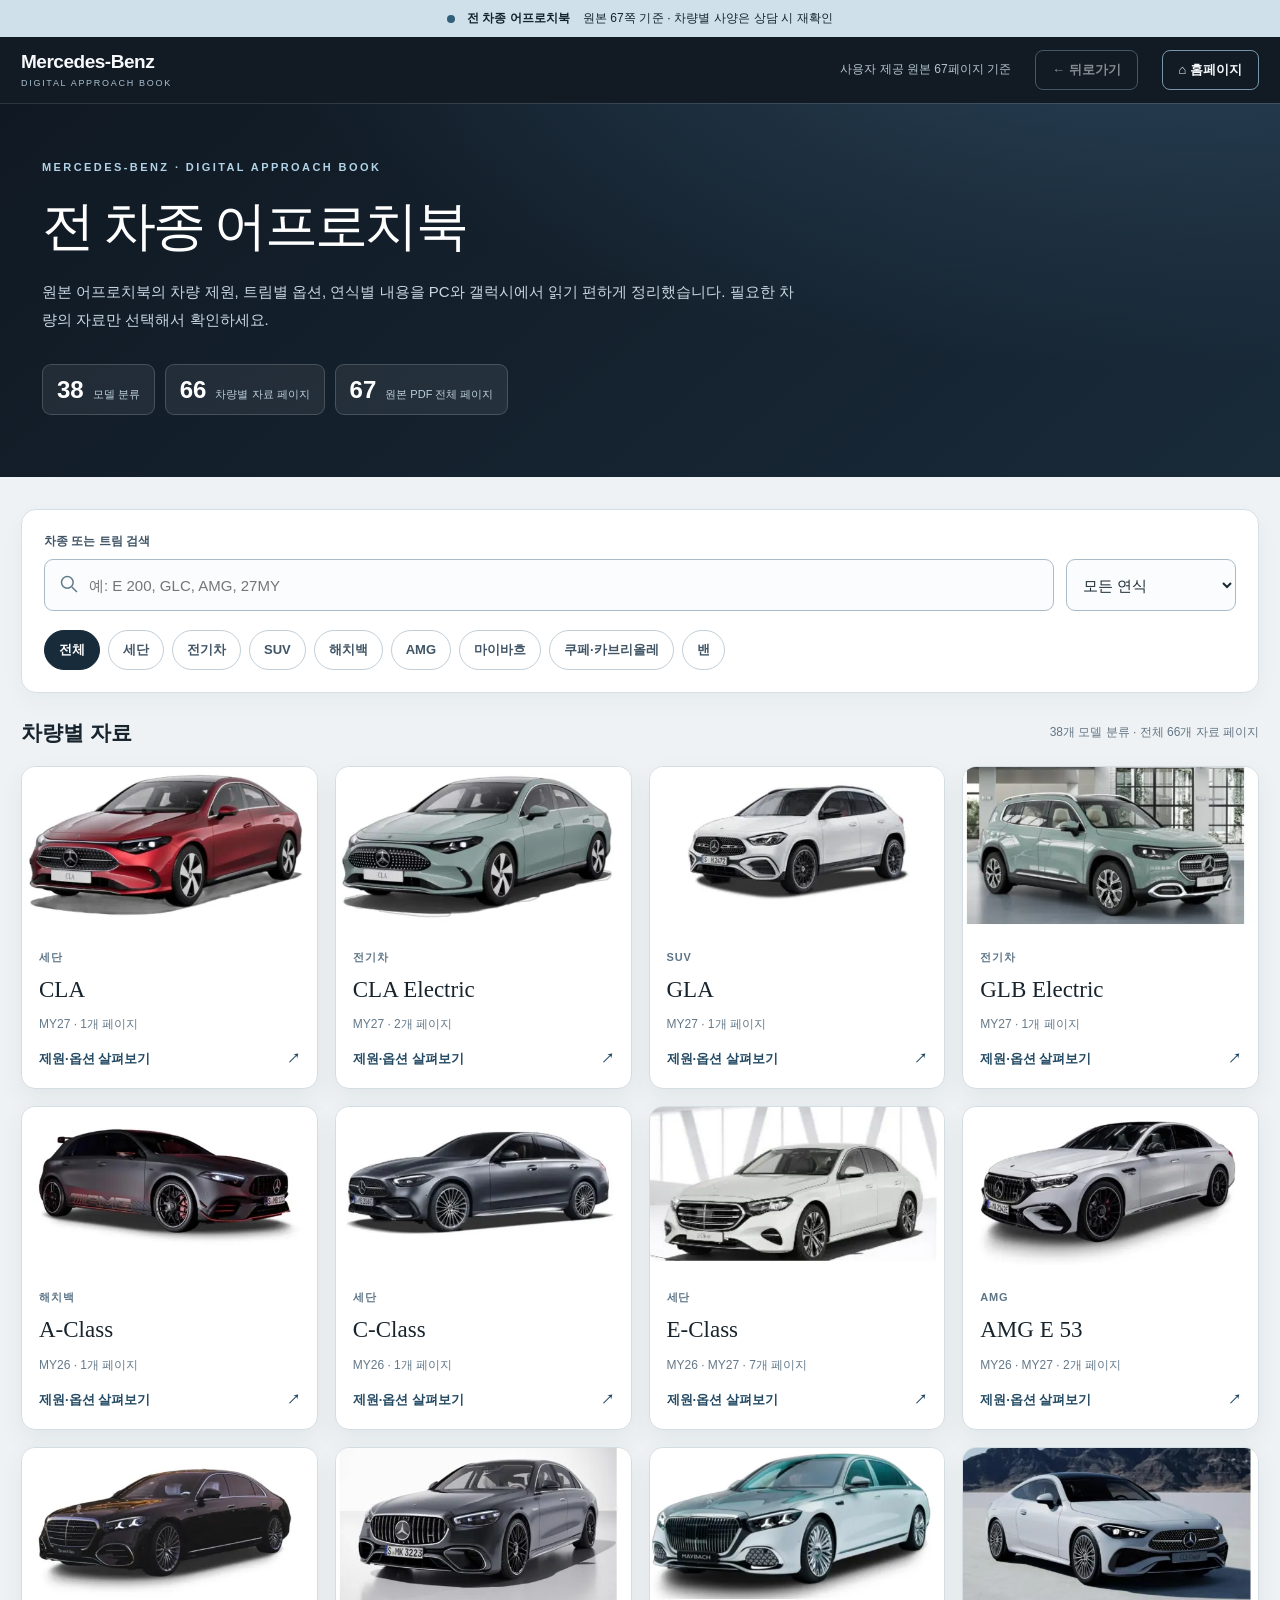
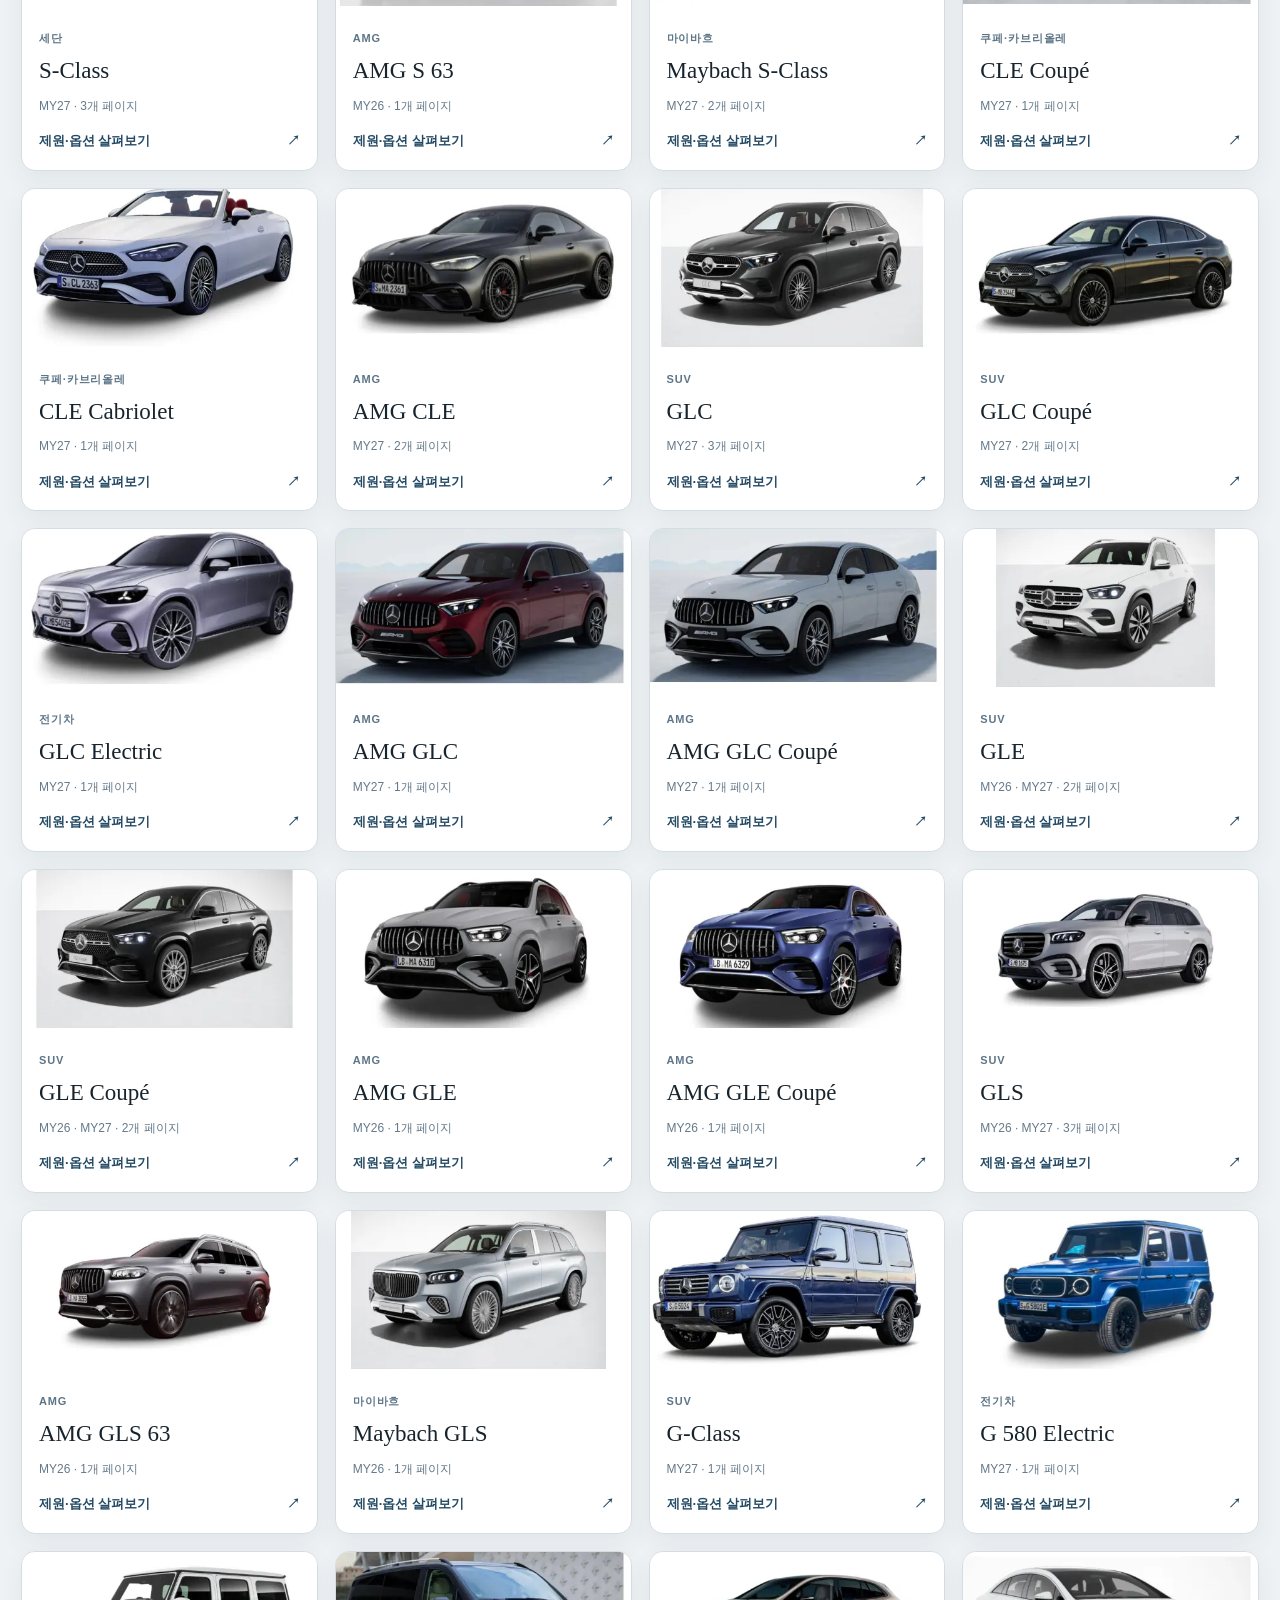
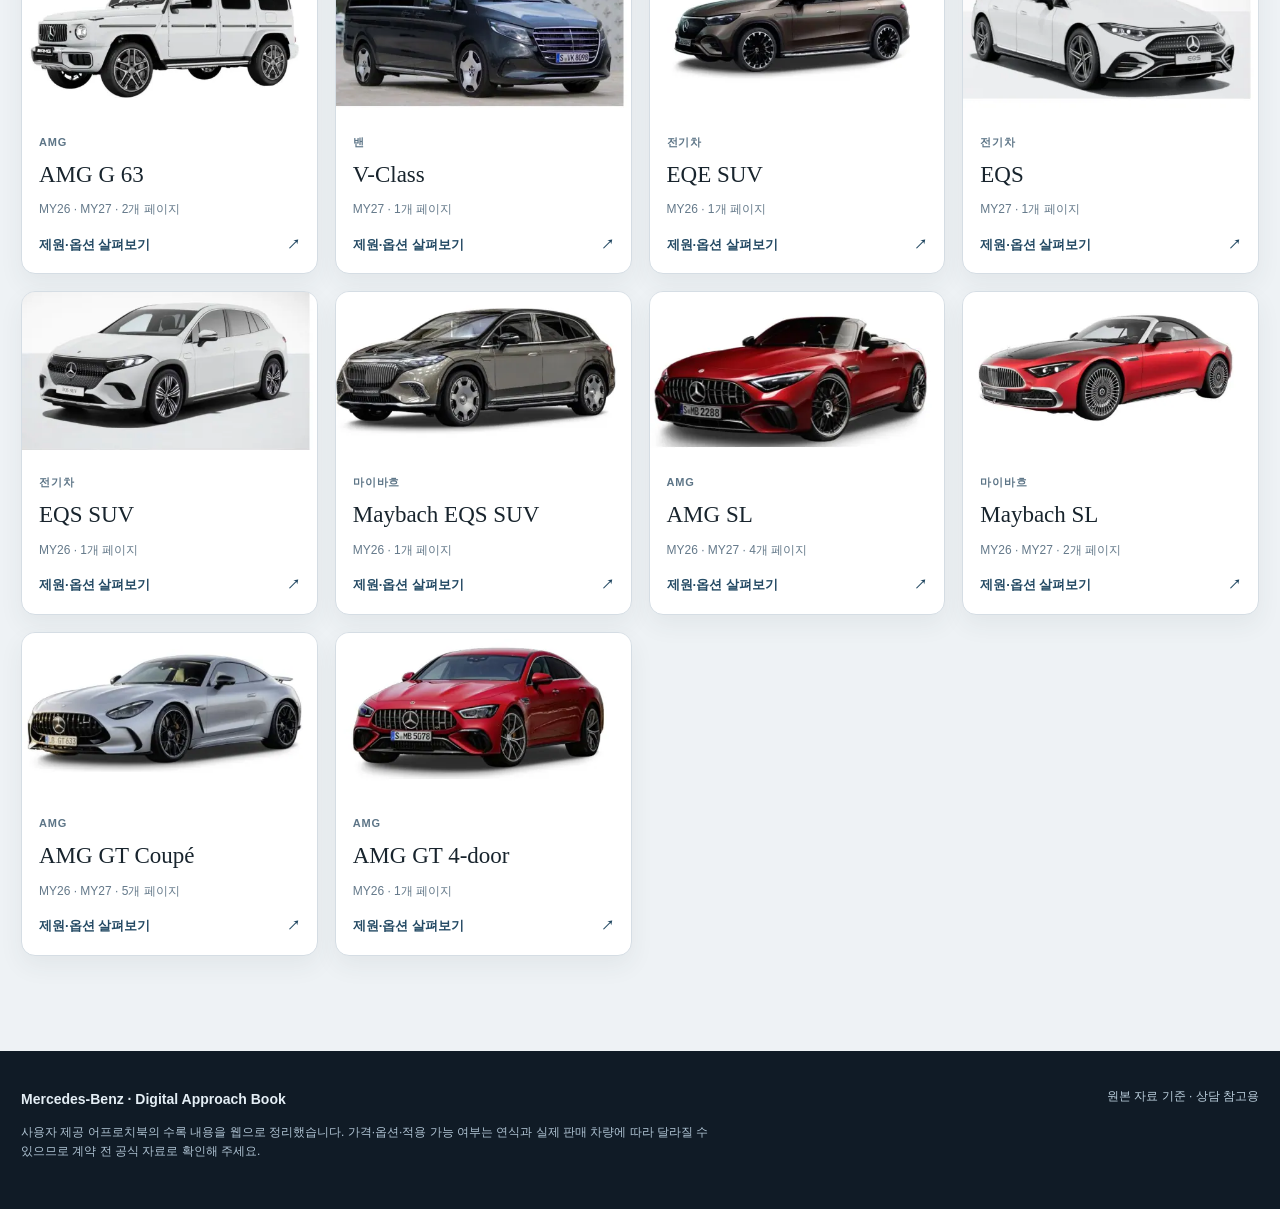
==== approach/index.html @ 868f3220 "style: preserve dark back-button colors and prevent narrow Galaxy header overflow" ====
<!doctype html>
<html lang="ko">
<head>
  <meta charset="utf-8">
  <meta name="viewport" content="width=device-width,initial-scale=1,viewport-fit=cover">
  <meta name="color-scheme" content="dark light">
  <meta name="theme-color" content="#0e1720">
  <meta name="robots" content="noindex,nofollow,noarchive">
  <title>Mercedes-Benz · 전 차종 디지털 어프로치북</title>
  <style>:root{--navy:#0e1720;--navy2:#142332;--blue:#739ab4;--silver:#eef2f5;--paper:#fff;--ink:#18242d;--sub:#526474;--line:#d9e0e6;--radius:14px;font-family:-apple-system,BlinkMacSystemFont,"Malgun Gothic","Apple SD Gothic Neo","Noto Sans KR",Arial,sans-serif;color:var(--ink);background:var(--silver)}
*{box-sizing:border-box}html{scroll-behavior:smooth;scroll-padding-top:96px}body{margin:0;min-width:300px;font-size:15px;line-height:1.6}button,input,select{font:inherit}button,a{touch-action:manipulation}button{cursor:pointer}a{color:inherit}img{max-width:100%;display:block}.frame{width:min(1240px,calc(100% - 42px));margin:0 auto}.skip-link{position:absolute;left:-9999px;top:0;padding:12px;background:white;z-index:100}.skip-link:focus{left:12px}.draft-banner{min-height:37px;background:#cfe0eb;color:#14222d;display:flex;justify-content:center;align-items:center;gap:12px;padding:6px 14px;text-align:center;font-size:12px;letter-spacing:.01em}.draft-dot{display:inline-block;width:8px;height:8px;border-radius:50%;background:#315f7a}.topbar{position:sticky;top:0;z-index:25;background:rgba(14,23,32,.98);color:#f7f9fc;box-shadow:0 1px 0 #ffffff20}.header-inner{height:66px;display:flex;align-items:center;justify-content:space-between;gap:24px}.brand{text-decoration:none;display:flex;flex-direction:column;line-height:1.1;gap:6px}.brand-main{font-weight:750;font-size:19px;letter-spacing:-.025em}.brand-sub{font-size:9px;letter-spacing:.19em;color:#a9c1d1}.header-links{display:flex;align-items:center;gap:24px}.source-note{font-size:12px;color:#b4c4d0}.nav-home{border:1px solid #7795a9;text-decoration:none;border-radius:8px;padding:9px 16px;font-size:13px;font-weight:700}.nav-home:hover{background:#263b4c}#app{min-height:65vh}.hero{margin:0 calc((min(1240px,100vw - 42px) - 100vw)/2);background:radial-gradient(ellipse at 90% -40%,#2a4459 0%,transparent 56%),linear-gradient(140deg,#101923,#192a39);color:white;padding:56px max(21px,calc((100vw - 1240px)/2)) 62px}.eyebrow{text-transform:uppercase;letter-spacing:.22em;font-size:11px;font-weight:850;color:#b2d3e7;margin:0 0 17px}.hero h1{font-family:Georgia,"Malgun Gothic",serif;font-weight:500;font-size:clamp(31px,4.3vw,53px);letter-spacing:-.05em;line-height:1.22;margin:0}.hero-desc{font-size:15px;color:#c9d8e2;max-width:760px;line-height:1.85;margin:20px 0 0}.stats{display:flex;flex-wrap:wrap;gap:10px;margin-top:30px}.stat{display:flex;gap:9px;align-items:baseline;background:#ffffff12;border:1px solid #ffffff2b;padding:9px 14px;border-radius:9px}.stat b{font-size:24px;color:#fff;line-height:1.3}.stat span{font-size:11px;color:#bcd0dd}.overview{padding:32px 0 65px}.filters{background:white;border:1px solid #d7e0e7;border-radius:15px;padding:22px;box-shadow:0 9px 24px #1d344209}.control-label{display:block;font-size:12px;font-weight:800;color:#405466;margin-bottom:8px}.search-row{display:grid;grid-template-columns:minmax(0,1fr) 170px;gap:12px}.searchbox{position:relative}.searchbox svg{position:absolute;top:15px;left:15px;color:#617a8a;pointer-events:none}.searchbox input,.filters select{height:52px;border:1px solid #a9bbc7;border-radius:9px;background:#fafcfe;color:#182832;font-size:15px;width:100%}.searchbox input{padding:0 16px 0 44px}.filters select{padding:0 12px}.searchbox input:focus,.filters select:focus{outline:2px solid #5585a6;outline-offset:1px}.cat-row{display:flex;flex-wrap:wrap;gap:8px;margin-top:19px}.chip{padding:8px 14px;min-height:40px;border:1px solid #c2ced7;border-radius:99px;background:#fff;color:#415566;font-weight:700;font-size:13px}.chip[aria-pressed="true"]{background:#172b3b;border-color:#172b3b;color:#fff}.results-bar{display:flex;align-items:center;justify-content:space-between;gap:15px;margin:25px 0 18px}.results-bar h2{font-size:21px;line-height:1.4;margin:0}.results-bar p{font-size:12px;color:#637584;margin:0}.families{display:grid;grid-template-columns:repeat(4,minmax(0,1fr));gap:17px}.family-card{border-radius:14px;overflow:hidden;background:#fff;border:1px solid #d5dde4;box-shadow:0 10px 24px #283b4610;transition:transform .15s,border-color .15s}.family-card:hover{transform:translateY(-3px);border-color:#7b9db2}.family-card a{display:block;text-decoration:none;height:100%}.family-image{height:158px;background:#d7e0e7;overflow:hidden}.family-image img{width:100%;height:100%;object-fit:cover;object-position:center 46%}.family-body{padding:19px 17px 18px}.family-category{color:#5d7587;font-size:11px;letter-spacing:.08em;font-weight:750}.family-title{font-family:Georgia,"Malgun Gothic",serif;font-size:23px;font-weight:500;line-height:1.25;margin:8px 0 11px;word-break:keep-all}.family-meta{color:#64798a;font-size:12px}.family-arrow{display:flex;align-items:center;justify-content:space-between;margin-top:15px;color:#244a64;font-weight:800;font-size:13px}.empty{border:1px dashed #aabec9;border-radius:14px;text-align:center;padding:44px;color:#526577;background:white}.empty b{display:block;font-size:21px;color:#1e3140}.detail{padding:30px 0 85px}.crumbs{display:flex;gap:9px;align-items:center;flex-wrap:wrap;color:#5d7384;font-size:13px;margin-bottom:22px}.crumbs a{text-decoration:none;color:#274b64;font-weight:800}.crumbs .sep{color:#90a2b0}.detail-heading{margin:0 0 20px;font-family:Georgia,"Malgun Gothic",serif;font-size:clamp(28px,3.5vw,39px);line-height:1.3}.detail-sub{color:#50697b;font-size:14px;line-height:1.8;margin:0 0 25px}.family-page-grid{display:grid;grid-template-columns:repeat(2,minmax(0,1fr));gap:14px}.page-picker{display:flex;align-items:center;gap:17px;padding:12px;text-decoration:none;background:white;border:1px solid #d4dfe6;border-radius:13px}.page-picker:hover{border-color:#648fa9;background:#fafcff}.page-thumb{width:138px;aspect-ratio:1.7;object-fit:cover;background:#cfdbe4;border-radius:7px;flex-shrink:0}.page-labels{min-width:0;flex:1}.page-year{display:inline-flex;align-items:center;background:#e8f2f8;color:#276083;border-radius:4px;padding:3px 7px;font-size:11px;font-weight:800;margin-bottom:6px}.page-labels h3{font-size:15px;line-height:1.45;margin:0 0 4px;overflow-wrap:anywhere}.page-labels p{font-size:12px;color:#5d6e7c;margin:0;overflow-wrap:anywhere}.page-labels small{font-size:11px;color:#52697b}.detail-layout{display:grid;grid-template-columns:minmax(0,1fr) 290px;gap:20px;align-items:start}.detail-main,.info-sidebar{min-width:0}.summary-box{background:#fff;border:1px solid #d5dee5;border-radius:15px;overflow:hidden}.summary-banner{background:#152737;color:#eaf3f9;padding:22px 24px}.summary-banner .eyebrow{margin:0 0 7px}.summary-banner h1{font-family:Georgia,"Malgun Gothic",serif;font-size:31px;font-weight:500;line-height:1.3;margin:0 0 7px}.summary-banner p{color:#b8cfdf;font-size:13px;margin:0}.summary-hero{height:215px;background:#dde5eb;overflow:hidden}.summary-hero img{width:100%;height:100%;object-fit:contain;object-position:center}.trim-list{padding:18px 20px 8px}.trim-list-title{font-size:12px;color:#536e80;text-transform:uppercase;letter-spacing:.12em;font-weight:850;margin:0 0 9px}.trim-price{display:flex;align-items:flex-start;justify-content:space-between;gap:16px;border-top:1px solid #e1e7ec;padding:13px 0;font-size:14px}.trim-price:first-of-type{border-top:0}.trim-price b{font-size:15px;line-height:1.5;overflow-wrap:anywhere}.trim-price .amount{white-space:nowrap;font-weight:850;color:#102b40;font-size:16px}.trim-price .unknown{color:#9a6927;font-size:13px;white-space:normal;text-align:right}.detail-guard{background:#f0f5f8;border-top:1px solid #d8e5ee;padding:12px 20px;font-size:12px;color:#526c7d;line-height:1.75}.tabs{position:sticky;top:66px;background:#eaf0f4;z-index:14;display:flex;gap:8px;padding:11px 0 12px;overflow-x:auto}.tab{flex-shrink:0;padding:10px 15px;min-height:43px;border:1px solid #9aafbd;border-radius:8px;background:white;color:#3b5365;font-size:13px;font-weight:800}.tab[aria-selected="true"]{background:#122b3b;color:#fff;border-color:#122b3b}.content-panel{background:#fff;border:1px solid #d5dfe6;border-radius:14px;padding:23px;margin:0 0 19px;min-width:0}.content-panel h2{font-size:19px;line-height:1.4;margin:0 0 5px}.panel-hint{font-size:12px;color:#5c7080;margin:0 0 19px;line-height:1.7}.spec-list{display:grid;gap:9px}.spec-row{display:grid;grid-template-columns:minmax(120px,36%) 1fr;gap:17px;padding:12px 14px;background:#f3f6f8;border-radius:8px;align-items:start}.spec-label{font-weight:750;font-size:13px;color:#375166}.spec-values{font-size:14px;color:#202e38;white-space:pre-line;overflow-wrap:anywhere}.spec-category{display:block;font-size:10px;letter-spacing:.09em;text-transform:uppercase;color:#668095}.option-section{margin:19px 0 0}.option-section:first-child{margin-top:0}.option-section h3{font-size:15px;padding:10px 12px;background:#173247;color:white;border-radius:8px;margin:0 0 9px}.option-rows{display:grid;gap:6px}.option-row{border:1px solid #e1e6eb;border-radius:8px;padding:11px 13px;display:grid;gap:8px;background:#fbfcfd}.option-row.common{border-left:3px solid #9bafbc}.option-compare{display:grid;grid-template-columns:repeat(var(--cols,2),minmax(0,1fr));gap:10px}.option-entry{border-radius:5px;background:#edf3f7;padding:9px 10px;font-size:13px;white-space:pre-line;overflow-wrap:anywhere;line-height:1.55}.option-entry:empty{background:transparent}.option-controls{display:flex;justify-content:space-between;align-items:center;gap:14px;flex-wrap:wrap;margin:0 0 12px}.switch{display:inline-flex;align-items:center;gap:8px;color:#415b6b;font-size:13px;font-weight:750;cursor:pointer}.switch input{width:17px;height:17px;accent-color:#244e68}.raw-line{padding:9px 0;border-bottom:1px solid #edf0f2;font-size:14px;overflow-wrap:anywhere}.raw-subtitle{margin:18px 0 10px;color:#1a4058;font-size:15px}.source-image{width:100%;max-width:860px;margin:20px auto 12px;border:1px solid #cbd6dd;box-shadow:0 12px 35px #12243516;border-radius:4px}.source-action{display:flex;flex-wrap:wrap;gap:9px}.btn{display:inline-flex;gap:9px;justify-content:center;align-items:center;text-decoration:none;cursor:pointer;border:1px solid #8ba1b2;border-radius:8px;padding:10px 15px;min-height:44px;background:white;font-weight:800;font-size:13px;color:#20465e}.btn-primary{background:#173247;color:#fff;border-color:#173247}.btn:hover{filter:brightness(.96)}.btn:focus-visible,.chip:focus-visible,.tab:focus-visible,.family-card a:focus-visible,.page-picker:focus-visible{outline:3px solid #40799d;outline-offset:3px}.notice{background:#fff7e8;border:1px solid #e2c597;border-radius:9px;padding:12px 14px;color:#6b4d23;font-size:13px;margin:14px 0}.side-card{background:#fff;border:1px solid #d5dfe6;border-radius:13px;padding:20px;margin:0 0 15px}.side-card h3{margin:0 0 10px;font-size:15px}.side-card p{margin:0;color:#627787;font-size:13px;line-height:1.7}.side-card .btn{width:100%;margin:12px 0 0}.side-list{margin:7px 0 0;padding-left:18px;font-size:12px;color:#587082;line-height:1.8}.side-card .page-source-number{font-family:Georgia,serif;font-size:28px;line-height:1.4;font-weight:500;color:#143b57}.source-text{max-height:400px;white-space:pre-wrap;overflow:auto;padding:14px;border-radius:9px;background:#f2f6f8;font-size:12px;line-height:1.8;color:#263b48}.site-footer{background:#101b26;color:#e4eef5;margin-top:30px;padding:36px 0}.site-footer>.frame{display:flex;justify-content:space-between;gap:30px}.site-footer strong{font-size:14px}.site-footer p{font-size:12px;color:#afc3d3;max-width:700px}.site-footer span{font-size:12px;color:#bdd1df}.toast{position:fixed;left:50%;bottom:28px;transform:translateX(-50%);padding:12px 20px;background:#13374d;color:white;border-radius:9px;z-index:55;box-shadow:0 8px 35px #1d33403d;font-size:14px;max-width:calc(100vw - 24px)}.toast[hidden]{display:none}.share-box{display:flex;gap:7px;flex-wrap:wrap}.share-box .btn{flex:1}.error{border:1px solid #e0c5c5;background:#fff1f1;padding:20px;color:#8f2e2e;border-radius:12px}
@media(max-width:1130px){.families{grid-template-columns:repeat(3,minmax(0,1fr))}.detail-layout{grid-template-columns:minmax(0,1fr) 245px}}@media(max-width:830px){.families{grid-template-columns:repeat(2,minmax(0,1fr))}.detail-layout{grid-template-columns:1fr}.info-sidebar{display:grid;grid-template-columns:repeat(2,minmax(0,1fr));gap:12px}.side-card{margin:0}.family-page-grid{grid-template-columns:1fr}.source-note{display:none}.hero{padding-top:48px;padding-bottom:49px}}
@media(max-width:540px){.frame{width:calc(100% - 28px)}.draft-banner{font-size:10px;gap:6px;padding:7px 10px}.draft-dot{flex-shrink:0}.header-inner{height:59px}.brand-main{font-size:16px}.brand-sub{font-size:8px}.nav-home{padding:8px 11px;font-size:12px}.hero{margin:0 -14px;padding:36px 20px 37px}.hero h1{font-size:32px}.hero-desc{font-size:13px}.stats{gap:7px;margin-top:22px}.stat{padding:8px 9px;gap:5px}.stat b{font-size:21px}.stat span{font-size:10px}.overview{padding-top:18px}.filters{padding:16px}.search-row{grid-template-columns:1fr;gap:11px}.searchbox input,.filters select{height:48px}.cat-row{margin-top:14px;gap:7px}.chip{font-size:12px;padding:7px 11px}.families{gap:10px}.family-image{height:116px}.family-body{padding:13px 10px}.family-title{font-size:18px;margin:6px 0 8px}.family-meta{font-size:11px}.family-arrow{margin-top:11px;font-size:11px}.results-bar{margin-top:18px}.results-bar h2{font-size:17px}.detail{padding-top:20px}.detail-heading{font-size:29px}.summary-banner{padding:18px}.summary-banner h1{font-size:26px}.summary-hero{height:170px}.trim-list{padding:14px}.trim-price{flex-direction:column;gap:2px}.trim-price b,.trim-price .amount{font-size:14px}.tabs{top:59px}.tab{font-size:12px;padding:9px 11px}.content-panel{padding:16px}.spec-row{grid-template-columns:1fr;gap:5px}.option-compare{grid-template-columns:1fr}.option-entry{font-size:13px}.info-sidebar{grid-template-columns:1fr}.page-thumb{width:96px}.page-picker{gap:11px}.page-labels h3{font-size:14px}.site-footer>.frame{flex-direction:column}.source-image{width:100%}}
@media(prefers-reduced-motion:reduce){html{scroll-behavior:auto}.family-card{transition:none}.family-card:hover{transform:none}}
@media print{.topbar,.draft-banner,.tabs,.info-sidebar,.nav-home,.site-footer,.filters,.share-box,.source-action,.toast{display:none!important}.hero{padding:10px;background:white;color:black}.detail-layout{display:block}.content-panel{break-inside:avoid}body{background:white}.detail{padding:0}}

/* Approach-book → existing catalogue colour guide: new-tab links preserve current page. */
.color-guide-bridge{background:linear-gradient(135deg,#122333 0%,#213a4d 100%);border:1px solid #7798ae;border-radius:15px;padding:21px 22px 18px;margin:18px 0 20px;color:#f3f8fc;box-shadow:0 8px 24px #10273a18}
.color-guide-top{display:flex;justify-content:space-between;align-items:start;gap:14px;margin-bottom:17px}
.color-guide-eyebrow{font-size:10px;font-weight:850;color:#a8d6ef;letter-spacing:.19em;margin:0 0 6px}
.color-guide-top h2{margin:0 0 7px;font-size:21px;line-height:1.35;letter-spacing:-.03em}
.color-guide-top p:not(.color-guide-eyebrow){margin:0;font-size:12px;line-height:1.6;color:#c8d9e5}
.color-guide-link-label{white-space:nowrap;font-size:11px;letter-spacing:.03em;color:#c8deec;background:#ffffff15;border:1px solid #ffffff38;padding:8px 10px;border-radius:99px}
.color-guide-actions{display:grid;grid-template-columns:repeat(2,minmax(0,1fr));gap:11px}
.color-action{display:flex;align-items:center;gap:10px;min-height:78px;padding:13px 12px;border-radius:11px;text-decoration:none;background:#eff5f9;color:#142e43;border:1px solid #eaf4fa;transition:transform .15s ease,background .15s ease}
.color-action:hover{background:#fff;transform:translateY(-2px)}
.color-action:focus-visible{outline:3px solid #b0e6ff;outline-offset:3px}
.color-action-seats{background:#dcebf5;border-color:#c7dfec}
.color-icon{display:grid;place-items:center;width:38px;height:38px;flex:none;border-radius:11px;background:#17364d;color:#fff;font-size:20px}
.color-action-content{display:flex;flex-direction:column;gap:3px;min-width:0}
.color-action-content strong{font-size:15px;line-height:1.35}
.color-action-content small{color:#4a687d;font-size:11px;line-height:1.45}
.color-action-arrow{margin-left:auto;color:#1a485f;font-size:17px;font-weight:850}
.color-guide-hint{font-size:11px;line-height:1.75;color:#c0d3e1;margin:12px 0 0}
.color-guide-hint strong{color:#fff;font-weight:800}
.color-guide-family-hint{background:#e7f1f6;border:1px solid #c2d9e7;border-radius:9px;padding:12px 16px;color:#284f68;font-size:13px;line-height:1.6;margin-bottom:17px}
@media(max-width:540px){.color-guide-bridge{margin:13px 0 16px;padding:16px 13px 14px}.color-guide-top{display:block}.color-guide-top h2{font-size:18px}.color-guide-link-label{display:none}.color-guide-actions{gap:8px}.color-action{min-height:86px;padding:12px 9px;gap:6px;flex-direction:column;text-align:center;justify-content:center}.color-action-content strong{font-size:13px}.color-action-content small{font-size:10px}.color-icon{width:30px;height:30px;font-size:17px}.color-action-arrow{display:none}.color-guide-hint{font-size:11px}}
@media(prefers-reduced-motion:reduce){.color-action{transition:none}.color-action:hover{transform:none}}
@media print{.color-guide-bridge,.color-guide-family-hint{display:none!important}}

/* Development-only traceability: visually distinct source-derived/unverified sections */
.review-strip{display:flex;align-items:center;flex-wrap:wrap;gap:7px 12px;padding:12px 14px;margin:12px 0 16px;background:#fff8ed;border:1px solid #e6c99b;border-radius:9px;color:#5c4630;font-size:12px;line-height:1.5}
.review-strip strong{font-weight:800}
.review-dot{width:7px;height:7px;background:#a76515;border-radius:100%}
.review-source{margin-left:auto;border:1px solid #b58a4f;border-radius:6px;background:#fff;color:#5c4630;cursor:pointer;padding:7px 11px;font-size:12px;font-weight:800;min-height:36px}
.source-spec-list{border:1px solid #dae4e9;border-radius:9px;overflow:hidden}
.source-spec-row{display:grid;grid-template-columns:repeat(auto-fit,minmax(110px,1fr));gap:8px 15px;padding:10px 12px;border-bottom:1px solid #e3ebef;align-items:center;line-height:1.55;font-size:13px}
.source-spec-row:last-child{border-bottom:0}
.source-spec-row:nth-child(2n){background:#f5f8fa}
.source-spec-fragment{white-space:pre-wrap;overflow-wrap:anywhere}
@media(max-width:420px){.review-source{margin-left:0}.source-spec-row{grid-template-columns:repeat(auto-fit,minmax(95px,1fr));padding:10px 8px;font-size:12px}}

.price-alert{background:#fff4e4;color:#5d300f;border-top:1px solid #d8b580;border-bottom:1px solid #d8b580;padding:14px 18px;font-size:13px;line-height:1.65}
.price-alert>strong{display:block;font-size:14px;color:#772600}
.price-alert p{margin:3px 0 10px}
.price-alert-item{padding:9px 0;display:flex;flex-wrap:wrap;gap:5px 15px;border-top:1px solid #e1cbb1}
.price-alert-item b{width:100%}
.price-alert-item span{font-variant-numeric:tabular-nums}
.price-alert-item small{width:100%;color:#744725}

/* Integrated approach-book reader */
.nav-home[type=button]{font-family:inherit;font-size:13px;font-weight:700;color:inherit;background:transparent;cursor:pointer}.nav-home[type=button]:disabled{opacity:.5;cursor:default}
.family-reader-banner{display:grid;gap:12px;grid-template-columns:minmax(0,1fr) auto;align-items:center}
.family-book-action{display:flex;flex-direction:column;align-items:center;gap:3px;text-align:center;font-size:14px;min-height:56px;border-color:#193d56}
.family-book-action small{font-size:11px;font-weight:500;color:#d1e6f4}
.family-back-link{grid-column:1/-1;justify-self:start}
.reader-toolbar{background:#fff;border:1px solid #cadbe6;border-radius:12px;padding:14px;margin:16px 0}
.book-reader-actions{display:flex;align-items:center;gap:10px;flex-wrap:wrap}
.book-reader-actions label{font-weight:800;font-size:13px;color:#32536b}
.book-reader-actions select{padding:11px;border:1px solid #8ba1b2;border-radius:8px;min-height:44px;background:#fff;color:#193348;font:inherit;flex:1;min-width:190px;max-width:420px}
.book-sheet{background:#fff;border:1px solid #d1dfe7;border-radius:13px;padding:16px;margin:0 0 18px;overflow:hidden}
.book-sheet>a{display:block;text-align:center}
.book-sheet img{display:block;width:100%;height:auto;max-width:1100px;margin:0 auto;border:1px solid #d7e0e6}
.book-sheet-heading{display:flex;align-items:center;flex-wrap:wrap;gap:9px 15px;margin:0 0 14px}
.book-sheet-heading h2{font-size:17px;line-height:1.5;flex:1;min-width:150px;margin:0}
.book-sheet-heading a{font-size:13px;font-weight:800;color:#155e8b}
.book-scroll-all .book-sheet{scroll-margin-top:95px}
.reader-pager{display:flex;justify-content:space-between;align-items:center;gap:10px;margin:18px 0 24px}
.reader-pager .btn{flex:1}.reader-pager strong{min-width:56px;text-align:center;font-size:14px}
.reader-pager a[aria-disabled=true]{opacity:.4;pointer-events:none}
.reader-bottom{display:flex;gap:10px;flex-wrap:wrap;margin:16px 0}
@media(max-width:700px){.family-reader-banner{grid-template-columns:1fr}.family-back-link{grid-column:1}.book-reader-actions>a{flex:1;text-align:center}.book-reader-actions label{width:100%}.book-reader-actions select{max-width:none;min-width:0;width:100%}.book-sheet{padding:8px}.book-sheet-heading{padding:7px}.book-sheet-heading h2{width:100%}.reader-pager .btn{font-size:12px;padding:10px 6px}}
@media(max-width:540px){.nav-home[type=button]{font-size:12px}.header-links{gap:7px}.header-inner{gap:8px}.nav-home{padding:8px 7px}}
@media print{.reader-toolbar,.reader-pager,.reader-bottom,.family-book-action{display:none!important}.book-sheet{break-inside:avoid}}
</style>
</head>
<body>
  <a href="#main" class="skip-link">본문으로 건너뛰기</a>
  <div class="draft-banner"><span class="draft-dot"></span><strong>전 차종 어프로치북</strong><span>원본 67쪽 기준 · 차량별 사양은 상담 시 재확인</span></div>
  <header class="topbar">
    <div class="frame header-inner">
      <a class="brand" href="#" aria-label="어프로치북 첫 화면"><span class="brand-main">Mercedes-Benz</span><span class="brand-sub">DIGITAL APPROACH BOOK</span></a>
      <div class="header-links"><span class="source-note">사용자 제공 원본 67페이지 기준</span><button class="nav-home" id="backButton" type="button">← 뒤로가기</button><a class="nav-home" href="../index.html">⌂ 홈페이지</a></div>
    </div>
  </header>
  <main id="main" class="frame" tabindex="-1">
    <noscript><p class="error">자바스크립트를 켜야 어프로치북의 검색과 비교 기능을 사용할 수 있습니다.</p></noscript>
    <div id="app" aria-live="off"></div>
  </main>
  <footer class="site-footer"><div class="frame"><div><strong>Mercedes-Benz · Digital Approach Book</strong><p>사용자 제공 어프로치북의 수록 내용을 웹으로 정리했습니다. 가격·옵션·적용 가능 여부는 연식과 실제 판매 차량에 따라 달라질 수 있으므로 계약 전 공식 자료로 확인해 주세요.</p></div><span>원본 자료 기준 · 상담 참고용</span></div></footer>
  <div class="toast" id="toast" role="status" aria-live="polite" hidden></div>
  <script>window.APPROACH_DATA={"info":{"title":"메르세데스-벤츠 전 차종 디지털 어프로치북","sourceName":"mercedes-approach-book-pc-color-links(1).pdf","sourcePages":67,"vehiclePages":66,"modelGroups":38,"variantRowsExtracted":94,"sourceKind":"PC용 어프로치북 원본 (2026년 11월, 사용자가 제공한 자료)","status":"고객 상담 참고용 디지털 어프로치북 · 원본 기준 · 계약 전 공식 사양 확인 필요","qaStatus":"67쪽 원본 페이지와 추출 내용을 병행 제공. 자동 추출 표의 트림별 적용 여부는 원본 확인 필요","sourceFingerprint":"6a6499cb46e66c27611a05f320c1e3de32e39ec91bd1166432dceccc0291653c","optionTableParsedPages":23,"specTableParsedPages":55,"version":"2026-11-22-linked-v1"},"families":[{"name":"CLA","category":"세단","hero":"assets/img-001.webp","pages":["p02"],"variants":2},{"name":"CLA Electric","category":"전기차","hero":"assets/img-002.webp","pages":["p03","p04"],"variants":5},{"name":"GLA","category":"SUV","hero":"assets/img-003.webp","pages":["p05"],"variants":1},{"name":"GLB Electric","category":"전기차","hero":"assets/img-004.webp","pages":["p06"],"variants":1},{"name":"A-Class","category":"해치백","hero":"assets/img-005.webp","pages":["p07"],"variants":1},{"name":"C-Class","category":"세단","hero":"assets/img-006.webp","pages":["p08"],"variants":2},{"name":"E-Class","category":"세단","hero":"assets/img-007.webp","pages":["p09","p10","p11","p12","p13","p14","p15"],"variants":10},{"name":"AMG E 53","category":"AMG","hero":"assets/img-008.webp","pages":["p16","p17"],"variants":2},{"name":"S-Class","category":"세단","hero":"assets/img-009.webp","pages":["p18","p19","p20"],"variants":6},{"name":"AMG S 63","category":"AMG","hero":"assets/img-010.webp","pages":["p21"],"variants":1},{"name":"Maybach S-Class","category":"마이바흐","hero":"assets/img-011.webp","pages":["p22","p23"],"variants":3},{"name":"CLE Coupé","category":"쿠페·카브리올레","hero":"assets/img-012.webp","pages":["p24"],"variants":2},{"name":"CLE Cabriolet","category":"쿠페·카브리올레","hero":"assets/img-013.webp","pages":["p25"],"variants":2},{"name":"AMG CLE","category":"AMG","hero":"assets/img-014.webp","pages":["p26","p27"],"variants":2},{"name":"GLC","category":"SUV","hero":"assets/img-015.webp","pages":["p28","p29","p30"],"variants":5},{"name":"GLC Coupé","category":"SUV","hero":"assets/img-016.webp","pages":["p31","p32"],"variants":5},{"name":"GLC Electric","category":"전기차","hero":"assets/img-017.webp","pages":["p33"],"variants":2},{"name":"AMG GLC","category":"AMG","hero":"assets/img-018.webp","pages":["p34"],"variants":1},{"name":"AMG GLC Coupé","category":"AMG","hero":"assets/img-019.webp","pages":["p35"],"variants":1},{"name":"GLE","category":"SUV","hero":"assets/img-020.webp","pages":["p36","p37"],"variants":2},{"name":"GLE Coupé","category":"SUV","hero":"assets/img-021.webp","pages":["p38","p39"],"variants":2},{"name":"AMG GLE","category":"AMG","hero":"assets/img-022.webp","pages":["p40"],"variants":1},{"name":"AMG GLE Coupé","category":"AMG","hero":"assets/img-023.webp","pages":["p41"],"variants":1},{"name":"GLS","category":"SUV","hero":"assets/img-024.webp","pages":["p42","p43","p44"],"variants":6},{"name":"AMG GLS 63","category":"AMG","hero":"assets/img-025.webp","pages":["p45"],"variants":1},{"name":"Maybach GLS","category":"마이바흐","hero":"assets/img-026.webp","pages":["p46"],"variants":1},{"name":"G-Class","category":"SUV","hero":"assets/img-027.webp","pages":["p47"],"variants":2},{"name":"G 580 Electric","category":"전기차","hero":"assets/img-028.webp","pages":["p48"],"variants":2},{"name":"AMG G 63","category":"AMG","hero":"assets/img-029.webp","pages":["p49","p50"],"variants":3},{"name":"V-Class","category":"밴","hero":"assets/img-030.webp","pages":["p51"],"variants":1},{"name":"EQE SUV","category":"전기차","hero":"assets/img-031.webp","pages":["p52"],"variants":2},{"name":"EQS","category":"전기차","hero":"assets/img-032.webp","pages":["p53"],"variants":1},{"name":"EQS SUV","category":"전기차","hero":"assets/img-033.webp","pages":["p54"],"variants":1},{"name":"Maybach EQS SUV","category":"마이바흐","hero":"assets/img-034.webp","pages":["p55"],"variants":1},{"name":"AMG SL","category":"AMG","hero":"assets/img-035.webp","pages":["p56","p57","p58","p59"],"variants":4},{"name":"Maybach SL","category":"마이바흐","hero":"assets/img-036.webp","pages":["p60","p61"],"variants":2},{"name":"AMG GT Coupé","category":"AMG","hero":"assets/img-037.webp","pages":["p62","p63","p64","p65","p66"],"variants":6},{"name":"AMG GT 4-door","category":"AMG","hero":"assets/img-038.webp","pages":["p67"],"variants":1}],"pages":[{"title":"CLA (C178 / MY27)","family":"CLA","category":"세단","year":"MY27","page":2,"id":"p02","hero":"assets/img-001.webp","preview":"assets/img-039.webp","variants":[{"trim":"CLA 220","price":"5,990만원"},{"trim":"CLA 220 AMG Line Launch Edition","price":"6,290만원"}],"specs":[["세부 모델 (제원)","","CLA","220"],["치수","전장·전폭·전고\n(mm)","4,723 × 1,855 × 1,450",""],["","축거(mm)","2,790",""],["","승차정원","5인승",""],["","트렁크(L)","405",""],["엔진","연료","가솔린",""],["","엔진 배열 / 실린더 수\n/ 과급 방식","직렬/4기통/싱글터보/\n48V 하이브리드(P2)",""],["","배기량\n(cc)","1,499",""],["","최고출력\n(hp/rpm)","190 / 5,500",""],["","최대토크\n(kgm/rpm)","30.6 / 2,000‑3,500",""],["구동","변속기","8G‑eDCT",""],["","구동 방식","전륜구동",""],["","서스펜션\n(전/후)","맥퍼슨스트럿/ 멀티링크/\n코일스프링",""],["","브레이크\n(전/후)","V디스크/ 디스크",""],["","타이어\n(전/후)","225 / 45 R 18",""],["연비","도심/고속\n연비(km/L)","14.7 / 18.4",""],["","복합연비\n(km/L)","16.2(1등급)",""],["","연료탱크\n(L)","43",""],["","공차중량 (kg)","1,645",""],["성능","0–100km/h 가속\n시간 (초)","7.2",""],["","최고속도\n(km/h)","240",""]],"options":[{"name":"공통·트림 구분","rows":[["옵션",""],["CLA 220","CLA 220 AMG Line Launch Edition"]]},{"name":"드라이빙 옵션","rows":[["썸머 타이어 (Tire‑fit)",""],["컴포트 서스펜션","로워드 컴포트 서스펜션"],["스포티 엔진 사운드 미적용","(+)스포티 엔진 사운드"]]},{"name":"외장 옵션","rows":[["LED 하이 퍼포먼스 헤드램프","& 어댑티브 하이빔 어시스트"],["프로그레시브 라인","(+)AMG 라인"],["일루미네이","티드 그릴"],["로고 프로젝션 미적용","(+)메르세데스‑벤츠 로고 프로젝션"],["","(애니메이션 패턴)"],["18인치 5 스포크 휠 (R31)","18인치 AMG 5 스포크 휠 (RQR)"]]},{"name":"실내 옵션","rows":[["아티코 시트","(+)ARTICO 나파 룩 / MICROCUT 투톤"],["","블랙/ 화이트 시트(단일)"],["앞좌석 메모","리·열선 시트"],["뒷좌석 i‑Size","·접이식 시트"],["신형 가죽 스티어링 휠 (열선 포함)","신형 스포츠 나파가죽 스티어링 휠 (열선 포함)"],["앤트러사이트 아노다이징 룩 트림","(+)라이트 카본 그레인 알루미늄 트림"],["앰비언트","라이트"],["파노라믹 루프 (고정형)",""]]},{"name":"편의 옵션","rows":[["10.25인치 계기반 & 14인치 중앙 디스플레이, 셀피 카메라 MB.OS + T맵 오토 내비게이션",""],["헤드업 디스플레이",""],["무선 안드로이드 오","토·애플 카플레이"],["앞좌석 휴대폰 무선 충전,","USB 패키지 플러스(4개)"],["기본 사운드 시스","템 (8개, 125W)"],["Digital Extra(원격 시동, 스마트폰 차량 키)",""],["벤츠 순정형 블랙박스·하이패스",""],["1존 에어컨디셔너",""],["후방 카메라 + MB DRIVE 주차 보조",""],["플러시 도어 핸들 + 키리스 고",""],["비전 컨트롤",""]]},{"name":"안전 옵션","rows":[["액티브 보닛",""],["어댑티브 브레이크 (홀드 기능)",""],["어댑티브 브레이크등 (점멸)",""],["ABS, ESP",""],["주의 어시스트",""],["어쿠스틱 앰비언트 프로텍션(저속 주행 시 경고음)",""],["MB DRIVE 어시스트 (P20)",""],["브레이크 어시스트",""],["사각지대 어시스트 플러스 + 출구 경고 어시스트",""],["차선 유지 어시스트",""],["스티어링 어시스트",""],["능동형 차선 변경 어시스트",""],["디스턴스 어시스트 디스트로닉",""],["경로 기반 속도 조절",""],["능동형 속도 제한 & 교통 표지판 어시스트",""],["재출발 시간 연장",""],["충돌 회피 조향",""],["PRE‑SAFE, PRE‑SAFE Sound, PRE‑SAFE Impulse side",""],["뒷좌석 탑승자 유무 알림",""],["에어백 8개 (운전석/동반석) 무릎(운전석), 앞좌석 센터,사이드(운전석/동반석), 창문(좌/우)",""]]}],"extraSpecifications":[],"extraOptions":[],"notes":[],"sourceText":"\n                                                              다음 페이지 ›\n                               외장 컬러·실내 시트 보기CLA (C178 / MY27)\n\n                                                   CLA 220           CLA 220 AMG Line Launch Edition\n\n                                                    5,990만원                  6,290만원\n\n                                     트림별 선택 가능 외장 색상\n                                      일반 모델 149U 폴라 화이트 / 341U 아쿠아 민트 / 696U 제트 블랙\n                                                 AMG Line 809U 시어 블루 / 922U 하이테크 실버 / 993U MANUFAKTUR 파타고니아 레드\n\n                                                  옵션\n                                                                      CLA 220                 CLA 220 AMG Line Launch Edition\n                                                드라이빙 옵션\n                                              썸머 타이어 (Tire‑fit)   세부 모델 (제원)             CLA 220\n                                      컴포트 서스펜션          로워드 컴포트 서스펜션\n     전장·전폭·전고                             4,723 × 1,855 × 1,450         스포티 엔진 사운드 미적용           (+)스포티 엔진 사운드          (mm)\n                                                 외장 옵션치수    축거(mm)                  2,790\n                                                          LED 하이 퍼포먼스 헤드램프 & 어댑티브 하이빔 어시스트      승차정원            5인승\n        트렁크(L)                 405               프로그레시브 라인                    (+)AMG 라인\n       연료           가솔린                        일루미네이티드 그릴\n                                                                   (+)메르세데스‑벤츠 로고 프로젝션\n   엔진 배열 / 실린더 수     직렬/4기통/싱글터보/           로고 프로젝션 미적용           (애니메이션 패턴)\n             / 과급 방식           48V 하이브리드(P2)                                             18인치 5 스포크 휠 (R31)        18인치 AMG 5 스포크 휠 (RQR)\n      배기량엔진                                1,499               (cc)\n      최고출력                               190 / 5,500         (hp/rpm)\n      최대토크                                30.6 / 2,000‑3,500        (kgm/rpm)\n                                                 실내 옵션      변속기                8G‑eDCT\n                                                                                          (+)ARTICO 나파 룩 / MICROCUT 투톤\n      구동 방식         전륜구동                아티코 시트              블랙/ 화이트 시트(단일)\n      서스펜션       맥퍼슨스트럿/ 멀티링크/                                             앞좌석 메모리·열선 시트          (전/후)         코일스프링구동\n      브레이크                                   뒷좌석 i‑Size·접이식 시트                      V디스크/ 디스크          (전/후)\n      타이어                         신형 가죽 스티어링 휠 (열선 포함)  신형 스포츠 나파가죽 스티어링 휠 (열선 포함)                              225 / 45 R 18          (전/후)                                  앤트러사이트 아노다이징 룩 트림     (+)라이트 카본 그레인 알루미늄 트림\n      도심/고속                                   14.7 / 18.4\n       연비(km/L)                                     앰비언트 라이트\n      복합연비\n                               16.2(1등급)                      파노라믹 루프 (고정형)연비      (km/L)\n      연료탱크                                       편의 옵션                                  43                (L)                                     10.25인치 계기반 & 14인치 중앙 디스플레이, 셀피 카메라 MB.OS + T맵 오토 내비게이션\n     공차중량 (kg)                 1,645                        헤드업 디스플레이\n      0–100km/h 가속                               무선 안드로이드 오토·애플 카플레이                                         7.2                  앞좌석 휴대폰 무선 충전, USB 패키지 플러스(4개)      시간 (초)\n성능                                         기본 사운드 시스템 (8개, 125W)      최고속도\n                                  240                                         Digital Extra(원격 시동, 스마트폰 차량 키)          (km/h)                                            벤츠 순정형 블랙박스·하이패스\n                                                           1존 에어컨디셔너\n                                           후방 카메라 + MB DRIVE 주차 보조\n                                            플러시 도어 핸들 + 키리스 고\n                                                비전 컨트롤\n                                                 안전 옵션\n                                                액티브 보닛\n                                            어댑티브 브레이크 (홀드 기능)\n                                             어댑티브 브레이크등 (점멸)\n                                                                                    ABS, ESP\n                                                주의 어시스트\n                                        어쿠스틱 앰비언트 프로텍션(저속 주행 시 경고음)\n                 CLA 220 · 프로그레시브 외장                               MB DRIVE 어시스트 (P20)\n                                               브레이크 어시스트\n                                        사각지대 어시스트 플러스 + 출구 경고 어시스트\n                                               차선 유지 어시스트\n                                               스티어링 어시스트\n                                             능동형 차선 변경 어시스트\n                                            디스턴스 어시스트 디스트로닉\n                                               경로 기반 속도 조절\n                                          능동형 속도 제한 & 교통 표지판 어시스트\n                                               재출발 시간 연장\n                                                충돌 회피 조향\n                                                                 PRE‑SAFE, PRE‑SAFE Sound, PRE‑SAFE Impulse side\n                   CLA 220 AMG Line 외장                          뒷좌석 탑승자 유무 알림\n                                   에어백 8개 (운전석/동반석) 무릎(운전석), 앞좌석 센터,사이드(운전석/동반석), 창문(좌/우)\n\n목차                                                                                                                  2","extract":{"specTable":true,"optionTable":true,"variantCount":2,"specRows":21,"optionRows":84,"optionSource":"좌측/우측 분리 후 PDF 표 셀 추출"},"specCoordinates":[{"y":193.7,"cells":[{"x":32.4,"text":"세부 모델 (제원)"},{"x":153.4,"text":"CLA 220"}]},{"y":209.5,"cells":[{"x":43.9,"text":"전장·전폭·전고"},{"x":127.4,"text":"4,723 × 1,855 × 1,450"}]},{"y":217.2,"cells":[{"x":59.7,"text":"(mm)"}]},{"y":229.9,"cells":[{"x":16.1,"text":"치수"},{"x":52.0,"text":"축거(mm)"},{"x":159.0,"text":"2,790"}]},{"y":241.2,"cells":[{"x":54.8,"text":"승차정원"},{"x":159.4,"text":"5인승"}]},{"y":252.5,"cells":[{"x":53.6,"text":"트렁크(L)"},{"x":162.3,"text":"405"}]},{"y":263.7,"cells":[{"x":62.1,"text":"연료"},{"x":158.0,"text":"가솔린"}]},{"y":280.2,"cells":[{"x":36.2,"text":"엔진 배열 / 실린더 수"},{"x":132.6,"text":"직렬/4기통/싱글터보/"}]},{"y":289.6,"cells":[{"x":52.1,"text":"/ 과급 방식"},{"x":135.5,"text":"48V 하이브리드(P2)"}]},{"y":307.5,"cells":[{"x":58.5,"text":"배기량"}]},{"y":312.8,"cells":[{"x":16.1,"text":"엔진"},{"x":159.0,"text":"1,499"}]},{"y":318.5,"cells":[{"x":62.7,"text":"(cc)"}]},{"y":329.4,"cells":[{"x":54.8,"text":"최고출력"}]},{"y":334.9,"cells":[{"x":149.0,"text":"190 / 5,500"}]},{"y":340.4,"cells":[{"x":52.6,"text":"(hp/rpm)"}]},{"y":351.4,"cells":[{"x":54.8,"text":"최대토크"}]},{"y":356.9,"cells":[{"x":136.5,"text":"30.6 / 2,000‑3,500"}]},{"y":362.3,"cells":[{"x":49.3,"text":"(kgm/rpm)"}]},{"y":373.5,"cells":[{"x":58.5,"text":"변속기"},{"x":152.7,"text":"8G‑eDCT"}]},{"y":384.8,"cells":[{"x":54.4,"text":"구동 방식"},{"x":154.3,"text":"전륜구동"}]},{"y":395.9,"cells":[{"x":54.8,"text":"서스펜션"},{"x":128.2,"text":"맥퍼슨스트럿/ 멀티링크/"}]},{"y":406.9,"cells":[{"x":57.9,"text":"(전/후)"},{"x":150.6,"text":"코일스프링"}]},{"y":411.9,"cells":[{"x":16.1,"text":"구동"}]},{"y":417.8,"cells":[{"x":54.8,"text":"브레이크"}]},{"y":423.3,"cells":[{"x":142.2,"text":"V디스크/ 디스크"}]},{"y":428.8,"cells":[{"x":57.9,"text":"(전/후)"}]},{"y":439.8,"cells":[{"x":58.5,"text":"타이어"}]},{"y":445.3,"cells":[{"x":145.8,"text":"225 / 45 R 18"}]},{"y":450.8,"cells":[{"x":57.9,"text":"(전/후)"}]},{"y":461.7,"cells":[{"x":53.2,"text":"도심/고속"}]},{"y":467.2,"cells":[{"x":150.1,"text":"14.7 / 18.4"}]},{"y":472.7,"cells":[{"x":49.8,"text":"연비(km/L)"}]},{"y":483.7,"cells":[{"x":54.8,"text":"복합연비"}]},{"y":489.2,"cells":[{"x":148.9,"text":"16.2(1등급)"}]},{"y":494.7,"cells":[{"x":16.1,"text":"연비"},{"x":57.1,"text":"(km/L)"}]},{"y":505.6,"cells":[{"x":54.8,"text":"연료탱크"}]},{"y":511.1,"cells":[{"x":164.6,"text":"43"}]},{"y":516.6,"cells":[{"x":64.6,"text":"(L)"}]},{"y":527.7,"cells":[{"x":47.5,"text":"공차중량 (kg)"},{"x":159.0,"text":"1,645"}]},{"y":540.6,"cells":[{"x":41.4,"text":"0–100km/h 가속"}]},{"y":544.4,"cells":[{"x":163.4,"text":"7.2"}]},{"y":548.3,"cells":[{"x":55.4,"text":"시간 (초)"}]},{"y":555.2,"cells":[{"x":16.1,"text":"성능"}]},{"y":560.8,"cells":[{"x":54.8,"text":"최고속도"}]},{"y":566.3,"cells":[{"x":162.3,"text":"240"}]},{"y":571.8,"cells":[{"x":56.9,"text":"(km/h)"}]},{"y":690.4,"cells":[{"x":82.4,"text":"CLA 220 · 프로그레시브 외장"}]},{"y":800.9,"cells":[{"x":88.2,"text":"CLA 220 AMG Line 외장"}]}],"review":{"sourcePage":2,"specification":"표 셀 자동 추출 · 원문 확인 필요","options":"표 셀 자동 추출 · 트림별 대조 필요","prices":"원문 추출 · 공식 가격표와 별도 교차 검증 필요"}},{"title":"CLA Electric(C174 / MY27)","family":"CLA Electric","category":"전기차","year":"MY27","page":3,"id":"p03","hero":"assets/img-002.webp","preview":"assets/img-040.webp","variants":[{"trim":"CLA 200 electric Essential","price":"5,290만원"},{"trim":"CLA 200 electric Advanced","price":"5,580만원"},{"trim":"CLA 200 electric AMG Line","price":"5,890만원"}],"specs":[["세부 모델 (제원)","","CLA 200 electric Essential","CLA 200 electric Advanced","CLA 200 electric AMG Line"],["치수","전장·전폭·전고\n(mm)","4,723 × 1,855 × 1,468","",""],["","축거(mm)","2,790","",""],["","승차정원","5인승","",""],["","트렁크(L)","405","",""],["","프렁크(L)","83","",""],["","모터방식","영구자석, 1EA","",""],["","최고출력(KW/HP)","165/ 224","",""],["","최대토크(kgm)","34.1","",""],["배터리","용량(kWh)","58.4","",""],["","주행가능거리\n(KM)","342","",""],["","충전소요시간\n(200KW, ~80%)\n(100KW, ~80%)","약20분\n약40분","",""],["충전\n방식","","DC 콤보 방식","",""],["구동","구동 방식","후륜구동","",""],["","서스펜션\n(전/후)","맥퍼슨스트럿/\n멀티링크/\n코일스프링","",""],["","타이어(전/후)","앞 205/55 R17\n뒤 225/50 R17","앞 225/45 R18 · 뒤 255/40\nR18",""],["","공차중량(kg)","2,010","",""],["","복합전비\n(km/kWh)","5.1","",""],["","0–100km/h 가속\n시간 (초)","7.5","",""]],"options":[{"name":"공통·트림 구분","rows":[["옵션","",""],["CLA 200 electric Essential","CLA 200 electric Advanced","CLA 200 electric AMG Line"]]},{"name":"드라이빙 옵션","rows":[["히트펌프 · 400V 충전 지원 · 충전 케이블 포함","",""],["서머 타이어 (타이어핏)","",""],["","컴포트 서스펜션",""],["스포티 엔진","사운드 미적용","(+) 스포티 엔진 사운드"]]},{"name":"외장 옵션","rows":[["LED 고성","능 헤드램프·어댑티브 하이빔","어시스트"],["프로그레","시브 외장","(+) AMG 라인 외장"],["","일루미네이티드 스타·패널",""],["","","(+) 메르세데스‑벤츠 로고"],["로고 프로젝","션 미적용","프로젝션 (애니메이션"],["","","패턴)"],["17인치 경량 휠 (R22)","18인치 5 스포크 휠 (R32)","18인치 AMG 5 스포크 휠 (RQJ)"]]},{"name":"실내 옵션","rows":[["프로그레시브 내","장 · 컴포트 시트","AMG 라인 내장 · 스포츠 시트"],["","","(+) 아티코·마이크로컷"],["아티코 인조","가죽 시트","투톤 시트"],["","앞좌석 메모리·열선 시트",""],["","뒷좌석 i‑Size·접이식 시트",""],["가죽 스티","어링 휠","스포츠 나파 가죽 스티어링 휠"],["","스티어링 휠 열선",""],["앤트러사이트 아노다","이징 룩 트림 (59H)","카본 그레인 알루미늄"],["","","트림 (H43)"],["","앰비언트 라이트",""],["","파노라믹 루프 (고정형)",""]]},{"name":"편의 옵션","rows":[["10.25인치 계기반& 14 인치중앙디스플레이, 셀피카메라","",""],["MB.OS+ T맵오토내비게이션","",""],["","헤드업 디스플레이",""],["무선 안드로이드 오토·애플 카플레이","",""],["앞좌석 휴","대폰 무선 충전, USB패키지플","러스(4개)"],["기","본사운드시스템(8 개, 125W",")"],["Digita","l Extra(원격시동, 스마트폰","차량키)"],["벤츠 순정형 블랙박스·하이패스","",""],["1존 에어컨디셔너","","2존 에어컨디셔너"],["후방카메라+ MB DRIVE 주차 보조","",""],["플러시도어핸들+ 키리스 고","",""],["비전 컨트롤","",""]]},{"name":"안전 옵션","rows":[["액티브 보닛","",""],["어댑티브 브레이크 (홀드 기능)","",""],["어댑티브 브레이크등 (점멸)","",""],["ABS, ESP","",""],["주의 어시스트","",""],["어쿠스틱앰비언트프로텍션(저속주행시경고음)","",""],["MB DRIVE어시스트 (P20)","",""],["브레이크어시스트","",""],["사각지대어시스트플러스+ 출구경고어시스트","",""],["차선유지어시스트","",""],["스티어링 어시스트 미적용","스티어링 어시스트",""],["능동형 차선 변경 어시스트 미적용","능동형 차선 변경 어시스트",""],["디스턴스 어시스트 디스트로닉","",""],["경로기반속도조절","",""],["능동형속도제한& 교통표지판어시스트","",""],["재출발 시간 연장","",""],["충돌회피조향","",""],["PRE‑SAFE, PRE‑SAFE Sound, PRE‑SAFE Impulse side","",""],["뒷좌석 탑승자 유무 알림","",""],["에어백8 개( 운전석/동반석) 무릎(운전석),","",""],["앞좌석센터,사이드(운전석/동반석),창문(좌/우)","",""]]}],"extraSpecifications":[],"extraOptions":[],"notes":[],"sourceText":"\n                                                              다음 페이지 ›\n                               외장 컬러·실내 시트 보기CLA Electric(C174 / MY27)\n\n                                                        CLA 200 electric Essential  CLA 200 electric Advanced  CLA 200 electric AMG Line\n\n                                                5,290만원          5,580만원          5,890만원\n\n                                     트림별 선택 가능 외장 색상\n                                      일반 모델 149U 폴라 화이트 / 341U 아쿠아 민트 / 696U 제트 블랙\n                                                 AMG Line 809U 시어 블루 / 922U 하이테크 실버 / 993U MANUFAKTUR 파타고니아 레드\n\n                                                  옵션\n                                                          CLA 200 electric Essential  CLA 200 electric Advanced  CLA 200 electric AMG Line\n                                                드라이빙 옵션\n                                         히트펌프 · 400V 충전 지원 · 충전 케이블 포함   세부 모델 (제원)          CLA 200 electric Essential  CLA 200 electric Advanced  CLA 200 electric AMG Line                                              서머 타이어 (타이어핏)\n                                               컴포트 서스펜션     전장·전폭·전고                             4,723 × 1,855 × 1,468             스포티 엔진 사운드 미적용                   (+) 스포티 엔진 사운드          (mm)\n                                                 외장 옵션\n       축거(mm)                  2,790\n치수                                                         LED 고성능 헤드램프·어댑티브 하이빔 어시스트      승차정원            5인승\n        트렁크(L)                 405                  프로그레시브 외장                        (+) AMG 라인 외장\n        프렁크(L)                  83                       일루미네이티드 스타·패널\n      모터방식          영구자석, 1EA                                                                           (+) 메르세데스‑벤츠 로고\n     최고출력(KW/HP)             165/ 224                로고 프로젝션 미적용         프로젝션 (애니메이션\n                                                                               패턴)\n     최대토크(kgm)                 34.1\n                                          17인치 경량 휠 (R22)   18인치 5 스포크 휠 (R32) 18인치 AMG 5 스포크 휠 (RQJ)\n       용량(kWh)                   58.4\n     주행가능거리                                  342           (KM)\n배터리\n     충전소요시간                        약20분       (200KW, ~80%)                        약40분       (100KW, ~80%)\n                                                 실내 옵션\n 충전               DC 콤보 방식                  프로그레시브 내장 · 컴포트 시트        AMG 라인 내장 · 스포츠 시트 방식                                                                                                                              (+) 아티코·마이크로컷                                        아티코 인조 가죽 시트                                                             투톤 시트      구동 방식         후륜구동                                             앞좌석 메모리·열선 시트\n                    맥퍼슨스트럿/                     뒷좌석 i‑Size·접이식 시트      서스펜션                     멀티링크/                 가죽 스티어링 휠          스포츠 나파 가죽 스티어링 휠\n구동      (전/후)                                      스티어링 휠 열선                   코일스프링                                                           카본 그레인 알루미늄                                    앤트러사이트 아노다이징 룩 트림 (59H)                 앞 205/55 R17 앞 225/45 R18 · 뒤 255/40                               트림 (H43)      타이어(전/후)   뒤 225/50 R17          R18                      앰비언트 라이트\n                                              파노라믹 루프 (고정형)\n      공차중량(kg)                 2,010                          편의 옵션\n      복합전비                                           10.25인치 계기반& 14 인치중앙디스플레이, 셀피카메라\n                                         5.1                                  MB.OS+ T맵오토내비게이션        (km/kWh)\n                                                     헤드업 디스플레이\n      0–100km/h 가속                               무선 안드로이드 오토·애플 카플레이                                         7.5      시간 (초)                              앞좌석 휴대폰 무선 충전, USB패키지플러스(4개)\n성능                                              기본사운드시스템(8 개, 125W)\n      최고속도                                  210                                          Digital Extra(원격시동, 스마트폰차량키)\n          (km/h)                                  벤츠 순정형 블랙박스·하이패스\n                                                   1존 에어컨디셔너              2존 에어컨디셔너\n                                              후방카메라+ MB DRIVE 주차 보조\n                                               플러시도어핸들+ 키리스 고\n                                                비전 컨트롤\n                                                 안전 옵션\n                                                액티브 보닛\n                                            어댑티브 브레이크 (홀드 기능)\n                                             어댑티브 브레이크등 (점멸)\n                                                                                    ABS, ESP\n                                                주의 어시스트\n                                           어쿠스틱앰비언트프로텍션(저속주행시경고음)\n        CLA 200 electric Essential / Advanced 공통 외관                         MB DRIVE어시스트 (P20)\n                                               브레이크어시스트\n                                          사각지대어시스트플러스+ 출구경고어시스트\n                                               차선유지어시스트\n                                    스티어링 어시스트 미적용          스티어링 어시스트\n                                        능동형 차선 변경 어시스트 미적용       능동형 차선 변경 어시스트\n                                            디스턴스 어시스트 디스트로닉\n                                               경로기반속도조절\n                                            능동형속도제한& 교통표지판어시스트\n                                               재출발 시간 연장\n                                                충돌회피조향\n                                                                 PRE‑SAFE, PRE‑SAFE Sound, PRE‑SAFE Impulse side\n               CLA 200 electric AMG Line 외관                        뒷좌석 탑승자 유무 알림\n                                              에어백8 개( 운전석/동반석) 무릎(운전석),\n                                                  앞좌석센터,사이드(운전석/동반석),창문(좌/우)\n\n목차                                                                                                                  3","extract":{"specTable":true,"optionTable":true,"variantCount":3,"specRows":19,"optionRows":86,"optionSource":"좌측/우측 분리 후 PDF 표 셀 추출"},"specCoordinates":[{"y":194.1,"cells":[{"x":32.4,"text":"세부 모델 (제원)"}]},{"y":198.1,"cells":[{"x":106.5,"text":"CLA 200 electric Essential"},{"x":149.2,"text":"CLA 200 electric Advanced"},{"x":191.8,"text":"CLA 200 electric AMG Line"}]},{"y":211.0,"cells":[{"x":43.9,"text":"전장·전폭·전고"},{"x":127.5,"text":"4,723 × 1,855 × 1,468"}]},{"y":218.7,"cells":[{"x":59.8,"text":"(mm)"}]},{"y":233.5,"cells":[{"x":52.0,"text":"축거(mm)"},{"x":159.0,"text":"2,790"}]},{"y":240.0,"cells":[{"x":16.1,"text":"치수"}]},{"y":246.2,"cells":[{"x":54.8,"text":"승차정원"},{"x":159.4,"text":"5인승"}]},{"y":258.9,"cells":[{"x":53.6,"text":"트렁크(L)"},{"x":162.3,"text":"405"}]},{"y":271.6,"cells":[{"x":53.6,"text":"프렁크(L)"},{"x":164.6,"text":"83"}]},{"y":284.3,"cells":[{"x":54.8,"text":"모터방식"},{"x":145.3,"text":"영구자석, 1EA"}]},{"y":297.0,"cells":[{"x":39.0,"text":"최고출력(KW/HP)"},{"x":153.2,"text":"165/ 224"}]},{"y":309.8,"cells":[{"x":43.9,"text":"최대토크(kgm)"},{"x":161.2,"text":"34.1"}]},{"y":322.5,"cells":[{"x":51.3,"text":"용량(kWh)"},{"x":161.2,"text":"58.4"}]},{"y":335.7,"cells":[{"x":47.4,"text":"주행가능거리"}]},{"y":341.2,"cells":[{"x":162.3,"text":"342"}]},{"y":346.7,"cells":[{"x":61.0,"text":"(KM)"}]},{"y":354.5,"cells":[{"x":14.5,"text":"배터리"}]},{"y":361.2,"cells":[{"x":47.4,"text":"충전소요시간"}]},{"y":366.7,"cells":[{"x":157.2,"text":"약20분"}]},{"y":372.2,"cells":[{"x":41.7,"text":"(200KW, ~80%)"}]},{"y":377.7,"cells":[{"x":157.2,"text":"약40분"}]},{"y":383.2,"cells":[{"x":41.7,"text":"(100KW, ~80%)"}]},{"y":400.0,"cells":[{"x":16.8,"text":"충전"},{"x":111.7,"text":"DC 콤보 방식"}]},{"y":407.2,"cells":[{"x":16.8,"text":"방식"}]},{"y":421.8,"cells":[{"x":54.5,"text":"구동 방식"},{"x":154.3,"text":"후륜구동"}]},{"y":435.7,"cells":[{"x":145.4,"text":"맥퍼슨스트럿/"}]},{"y":441.2,"cells":[{"x":54.8,"text":"서스펜션"}]},{"y":446.7,"cells":[{"x":152.7,"text":"멀티링크/"}]},{"y":452.2,"cells":[{"x":16.1,"text":"구동"},{"x":57.9,"text":"(전/후)"}]},{"y":457.7,"cells":[{"x":150.6,"text":"코일스프링"}]},{"y":474.8,"cells":[{"x":46.8,"text":"타이어(전/후)"},{"x":107.2,"text":"앞 205/55 R17"},{"x":149.8,"text":"앞 225/45 R18 · 뒤 255/40"}]},{"y":481.8,"cells":[{"x":107.2,"text":"뒤 225/50 R17"},{"x":184.3,"text":"R18"}]},{"y":496.4,"cells":[{"x":47.6,"text":"공차중량(kg)"},{"x":159.0,"text":"2,010"}]},{"y":509.7,"cells":[{"x":54.8,"text":"복합전비"}]},{"y":515.2,"cells":[{"x":163.4,"text":"5.1"}]},{"y":520.7,"cells":[{"x":51.2,"text":"(km/kWh)"}]},{"y":536.3,"cells":[{"x":41.4,"text":"0–100km/h 가속"}]},{"y":540.0,"cells":[{"x":163.4,"text":"7.5"}]},{"y":544.0,"cells":[{"x":55.4,"text":"시간 (초)"}]},{"y":552.3,"cells":[{"x":16.1,"text":"성능"}]},{"y":559.4,"cells":[{"x":54.8,"text":"최고속도"}]},{"y":564.9,"cells":[{"x":162.3,"text":"210"}]},{"y":570.4,"cells":[{"x":56.9,"text":"(km/h)"}]},{"y":681.5,"cells":[{"x":48.3,"text":"CLA 200 electric Essential / Advanced 공통 외관"}]},{"y":790.0,"cells":[{"x":74.2,"text":"CLA 200 electric AMG Line 외관"}]}],"review":{"sourcePage":3,"specification":"표 셀 자동 추출 · 원문 확인 필요","options":"표 셀 자동 추출 · 트림별 대조 필요","prices":"원문 추출 · 공식 가격표와 별도 교차 검증 필요"}},{"title":"CLA Electric(C174 / MY27)","family":"CLA Electric","category":"전기차","year":"MY27","page":4,"id":"p04","hero":"assets/img-002.webp","preview":"assets/img-041.webp","variants":[{"trim":"CLA 250+ electric","price":"6,370만원"},{"trim":"CLA 250+ electric AMG Line","price":"6,770만원"}],"specs":[["세부 모델 (제원)","","CLA 250","+ electric"],["치수","전장·전폭·전고\n(mm)","4,723 × 1,855 × 1,468",""],["","축거(mm)","2,790",""],["","승차정원","5인승",""],["","트렁크(L)","405",""],["","프렁크(L)","83",""],["","모터방식","영구자석, 1EA",""],["","최고출력(KW/HP)","200 / 272",""],["","최대토크(kgm)","34.1",""],["배터리","용량(kWh)","85.5",""],["","주행가능거리\n(KM)","474",""],["","충전소요시간\n(320KW, ~80%)\n(100KW, ~80%)","약22분\n약60분",""],["충전\n방식","","DC 콤보 방식",""],["구동","구동 방식","후륜구동",""],["","서스펜션\n(전/후)","맥퍼슨스트럿/\n멀티링크/\n코일스프링",""],["","타이어(전/후)","확인 중",""],["","공차중량(kg)","2,025",""],["","복합전비\n(km/kWh)","4.7",""],["성능","0–100km/h 가속\n시간 (초)","6.7",""],["","최고속도\n(km/h)","210",""]],"options":[{"name":"공통·트림 구분","rows":[["옵션",""],["CLA 250+ electric","CLA 250+ electric AMG Line"]]},{"name":"드라이빙 옵션","rows":[["썸머 타이어 (Tire‑fit)",""],["컴포트 서스펜션",""],["스포티 엔진 사운드 미적용","(+)스포티 엔진 사운드"]]},{"name":"외장 옵션","rows":[["LED 하이 퍼포먼스 헤드램프","& 어댑티브 하이빔 어시스트"],["프로그레시브 라인","(+)AMG 라인"],["일루미네이","티드 패널"],["로고 프로젝션 미적용","(+)메르세데스‑벤츠 로고 프로젝션"],["","(애니메이션 패턴)"],["18인치 5 트윈스포크 휠 (R87)","18” AMG 블랙 5 스포크 휠 (RQK)"]]},{"name":"실내 옵션","rows":[["아티코 시트","(+)ARTICO 나파 룩 / MICROCUT 투톤"],["","블랙/ 화이트 시트(단일)"],["앞좌석 메모","리·열선 시트"],["뒷좌석 i‑Size","·접이식 시트"],["신형 가죽 스티어링 휠 (열선 포함)","신형 스포츠 나파가죽 스티어링 휠 (열선 포함)"],["앤트러사이트 아노다이징 룩 트림","(+)라이트 카본 그레인 알루미늄 트림"],["앰비언트","라이트"],["파노라믹 루","프 (고정형)"],["AMG 레터링 발","광 도어 실 패널"],["편의","옵션"],["10.25인치 계기반 & MBUX 슈퍼 스크린, 셀피 카메라 MB.OS + T맵 오토 내비게이션",""],["헤드업 디스플레이",""],["무선 안드로이드 오토·애플 카플레이",""],["앞좌석 휴대폰 무선 충전,","USB 패키지 플러스(4개)"],["기본 사운드 시스","템 (8개, 125W)"],["Digital Extra(원격 시동, 스마트폰 차량 키)",""],["벤츠 순정형 블랙박스·하이패스",""],["2존 에어컨디셔너",""],["후방 카메라 + MB DRIVE 주차 보조",""],["플러시 도어 핸들 + 키리스 고",""],["전동 트렁크 + 핸즈프리 액세스",""],["비전","컨트롤"]]},{"name":"안전 옵션","rows":[["액티브 보닛",""],["어댑티브 브레이크 (홀드 기능)",""],["어댑티브 브레이크등 (점멸)",""],["ABS, ESP",""],["주의 어시스트",""],["어쿠스틱 앰비언트 프로텍션(저속 주행 시 경고음)",""],["MB DRIVE 어시스트 (P20)",""],["브레이크 어시스트",""],["사각지대 어시스트 플러스 + 출구 경고 어시스트",""],["차선 유지 어시스트",""],["스티어링 어시스트",""],["능동형 차선 변경 어시스트",""],["디스턴스 어시스트 디스트로닉",""],["경로 기반 속도 조절",""],["능동형 속도 제한 & 교통 표지판 어시스트",""],["재출발 시간 연장",""],["충돌 회피 조향",""],["PRE‑SAFE, PRE‑SAFE Sound, PRE‑SAFE Impulse side",""],["동반석 에어백 자동 해제 (U10)",""],["뒷좌석 탑승자 유무 알림",""],["에어백 8개 (운전석/동반석) 무릎(운전석), 앞좌석 센터,사이드(운전석/동반석), 창문(좌/우)",""]]}],"extraSpecifications":[],"extraOptions":[],"notes":[],"sourceText":"\n                                                              다음 페이지 ›\n                               외장 컬러·실내 시트 보기CLA Electric(C174 / MY27)\n\n                                               CLA 250+ electric        CLA 250+ electric AMG Line\n\n                                               CLA 250+ electric 6,370만원            6,770만원\n\n                                     트림별 선택 가능 외장 색상\n                                      일반 모델 149U 폴라 화이트 / 341U 아쿠아 민트 / 696U 제트 블랙\n                                                 AMG Line 809U 시어 블루 / 922U 하이테크 실버 / 993U MANUFAKTUR 파타고니아 레드\n\n                                                  옵션\n                                                                  CLA 250+ electric                CLA 250+ electric AMG Line\n                                                드라이빙 옵션\n                                              썸머 타이어 (Tire‑fit)   세부 모델 (제원)          CLA 250+ electric\n                                               컴포트 서스펜션\n     전장·전폭·전고                             4,723 × 1,855 × 1,468         스포티 엔진 사운드 미적용           (+)스포티 엔진 사운드          (mm)                                                 외장 옵션\n       축거(mm)                  2,790                        LED 하이 퍼포먼스 헤드램프 & 어댑티브 하이빔 어시스트치수\n      승차정원            5인승               프로그레시브 라인                    (+)AMG 라인\n        트렁크(L)                 405                        일루미네이티드 패널\n        프렁크(L)                  83                                       (+)메르세데스‑벤츠 로고 프로젝션                                     로고 프로젝션 미적용                                                               (애니메이션 패턴)      모터방식          영구자석, 1EA                                           18인치 5 트윈스포크 휠 (R87)        18” AMG 블랙 5 스포크 휠 (RQK)\n     최고출력(KW/HP)            200 / 272\n     최대토크(kgm)                 34.1\n       용량(kWh)                   85.5\n     주행가능거리                                  474           (KM)\n배터리\n     충전소요시간                                      실내 옵션                        약22분       (320KW, ~80%)                           아티코 시트             (+)ARTICO 나파 룩 / MICROCUT 투톤                        약60분                                        블랙/ 화이트 시트(단일)       (100KW, ~80%)\n                                             앞좌석 메모리·열선 시트\n 충전                   DC 콤보 방식                          뒷좌석 i‑Size·접이식 시트 방식\n      구동 방식         후륜구동           신형 가죽 스티어링 휠 (열선 포함)  신형 스포츠 나파가죽 스티어링 휠 (열선 포함)\n                    맥퍼슨스트럿/          앤트러사이트 아노다이징 룩 트림     (+)라이트 카본 그레인 알루미늄 트림      서스펜션\n구동                   멀티링크/          (전/후)                                      앰비언트 라이트                   코일스프링\n                                              파노라믹 루프 (고정형)      타이어(전/후)         확인 중\n                                                          AMG 레터링 발광 도어 실 패널\n      공차중량(kg)                 2,025                                                 편의 옵션\n      복합전비                                 10.25인치 계기반 & MBUX 슈퍼 스크린, 셀피 카메라 MB.OS + T맵 오토 내비게이션                                         4.7        (km/kWh)                                     헤드업 디스플레이\n                                           무선 안드로이드 오토·애플 카플레이\n      0–100km/h 가속                                         6.7                  앞좌석 휴대폰 무선 충전, USB 패키지 플러스(4개)      시간 (초)                                  기본 사운드 시스템 (8개, 125W)\n성능                                                                                   Digital Extra(원격 시동, 스마트폰 차량 키)      최고속도                                  210                      벤츠 순정형 블랙박스·하이패스\n          (km/h)                                               2존 에어컨디셔너\n                                           후방 카메라 + MB DRIVE 주차 보조\n                                            플러시 도어 핸들 + 키리스 고\n                                            전동 트렁크 + 핸즈프리 액세스\n                                                비전 컨트롤\n                                                 안전 옵션\n                                                액티브 보닛\n                                            어댑티브 브레이크 (홀드 기능)\n                                             어댑티브 브레이크등 (점멸)\n                                                                                    ABS, ESP\n                                                주의 어시스트\n                                        어쿠스틱 앰비언트 프로텍션(저속 주행 시 경고음)\n                                                        MB DRIVE 어시스트 (P20)\n             프로그레시브 외장 디자인                           브레이크 어시스트\n                                        사각지대 어시스트 플러스 + 출구 경고 어시스트\n                                               차선 유지 어시스트\n                                               스티어링 어시스트\n                                             능동형 차선 변경 어시스트\n                                            디스턴스 어시스트 디스트로닉\n                                               경로 기반 속도 조절\n                                          능동형 속도 제한 & 교통 표지판 어시스트\n                                               재출발 시간 연장\n                                                충돌 회피 조향\n                                                                 PRE‑SAFE, PRE‑SAFE Sound, PRE‑SAFE Impulse side\n                                            동반석 에어백 자동 해제 (U10)\n                AMG Line 외장 디자인                          뒷좌석 탑승자 유무 알림\n                                   에어백 8개 (운전석/동반석) 무릎(운전석), 앞좌석 센터,사이드(운전석/동반석), 창문(좌/우)\n\n목차                                                                                                                  4","extract":{"specTable":true,"optionTable":true,"variantCount":2,"specRows":20,"optionRows":90,"optionSource":"좌측/우측 분리 후 PDF 표 셀 추출"},"specCoordinates":[{"y":193.7,"cells":[{"x":32.4,"text":"세부 모델 (제원)"},{"x":135.4,"text":"CLA 250+ electric"}]},{"y":211.2,"cells":[{"x":43.9,"text":"전장·전폭·전고"}]},{"y":214.8,"cells":[{"x":127.4,"text":"4,723 × 1,855 × 1,468"}]},{"y":218.9,"cells":[{"x":59.8,"text":"(mm)"}]},{"y":234.1,"cells":[{"x":52.0,"text":"축거(mm)"},{"x":159.0,"text":"2,790"}]},{"y":240.7,"cells":[{"x":16.1,"text":"치수"}]},{"y":247.0,"cells":[{"x":54.8,"text":"승차정원"},{"x":159.4,"text":"5인승"}]},{"y":260.0,"cells":[{"x":53.6,"text":"트렁크(L)"},{"x":162.3,"text":"405"}]},{"y":272.9,"cells":[{"x":53.6,"text":"프렁크(L)"},{"x":164.6,"text":"83"}]},{"y":285.9,"cells":[{"x":54.8,"text":"모터방식"},{"x":145.3,"text":"영구자석, 1EA"}]},{"y":299.6,"cells":[{"x":39.0,"text":"최고출력(KW/HP)"},{"x":152.3,"text":"200 / 272"}]},{"y":313.3,"cells":[{"x":43.9,"text":"최대토크(kgm)"},{"x":161.2,"text":"34.1"}]},{"y":326.2,"cells":[{"x":51.3,"text":"용량(kWh)"},{"x":161.2,"text":"85.5"}]},{"y":339.8,"cells":[{"x":47.4,"text":"주행가능거리"}]},{"y":345.3,"cells":[{"x":162.3,"text":"474"}]},{"y":350.8,"cells":[{"x":61.0,"text":"(KM)"}]},{"y":358.8,"cells":[{"x":14.5,"text":"배터리"}]},{"y":365.9,"cells":[{"x":47.4,"text":"충전소요시간"}]},{"y":371.4,"cells":[{"x":157.2,"text":"약22분"}]},{"y":376.9,"cells":[{"x":41.7,"text":"(320KW, ~80%)"}]},{"y":382.4,"cells":[{"x":157.2,"text":"약60분"}]},{"y":387.9,"cells":[{"x":41.7,"text":"(100KW, ~80%)"}]},{"y":406.4,"cells":[{"x":16.9,"text":"충전"},{"x":111.7,"text":"DC 콤보 방식"}]},{"y":413.6,"cells":[{"x":16.9,"text":"방식"}]},{"y":429.7,"cells":[{"x":54.5,"text":"구동 방식"},{"x":154.3,"text":"후륜구동"}]},{"y":444.0,"cells":[{"x":145.4,"text":"맥퍼슨스트럿/"}]},{"y":449.5,"cells":[{"x":54.8,"text":"서스펜션"}]},{"y":455.0,"cells":[{"x":16.1,"text":"구동"},{"x":152.7,"text":"멀티링크/"}]},{"y":460.5,"cells":[{"x":57.9,"text":"(전/후)"}]},{"y":466.0,"cells":[{"x":150.6,"text":"코일스프링"}]},{"y":481.0,"cells":[{"x":46.8,"text":"타이어(전/후)"},{"x":157.1,"text":"확인 중"}]},{"y":494.8,"cells":[{"x":47.6,"text":"공차중량(kg)"},{"x":159.0,"text":"2,025"}]},{"y":508.5,"cells":[{"x":54.8,"text":"복합전비"}]},{"y":514.0,"cells":[{"x":163.4,"text":"4.7"}]},{"y":519.5,"cells":[{"x":51.2,"text":"(km/kWh)"}]},{"y":535.5,"cells":[{"x":41.4,"text":"0–100km/h 가속"}]},{"y":539.3,"cells":[{"x":163.4,"text":"6.7"}]},{"y":543.2,"cells":[{"x":55.4,"text":"시간 (초)"}]},{"y":551.8,"cells":[{"x":16.1,"text":"성능"}]},{"y":559.1,"cells":[{"x":54.8,"text":"최고속도"}]},{"y":564.6,"cells":[{"x":162.3,"text":"210"}]},{"y":570.1,"cells":[{"x":56.9,"text":"(km/h)"}]},{"y":690.4,"cells":[{"x":88.6,"text":"프로그레시브 외장 디자인"}]},{"y":800.9,"cells":[{"x":91.8,"text":"AMG Line 외장 디자인"}]}],"review":{"sourcePage":4,"specification":"표 셀 자동 추출 · 원문 확인 필요","options":"표 셀 자동 추출 · 트림별 대조 필요","prices":"원문 추출 · 공식 가격표와 별도 교차 검증 필요"}},{"title":"GLA‑CLASS (H247 / MY27)","family":"GLA","category":"SUV","year":"MY27","page":5,"id":"p05","hero":"assets/img-003.webp","preview":"assets/img-042.webp","variants":[{"trim":"GLA 250 4M","price":"7,080만원"}],"specs":[["세부 모델 (제원)","","GLA 250 4M"],["치수","전장·전폭·전고\n(mm)","4,445 × 1,850 × 1,615"],["","축거(mm)","2,730"],["","승차정원","5인승"],["","트렁크(L)","425‑1,420"],["엔진","연료","가솔린"],["","엔진 배열 / 실린더 수\n/ 과급 방식","직렬/4기통/싱글터보/48V BSG"],["","배기량(cc)","1,991"],["","최고출력\n(hp/rpm)","224/5,500"],["","최대토크\n(kgm/rpm)","35.7/1,300‑4,000"],["구동","변속기","8G‑DCT"],["","구동 방식","사륜구동"],["","서스펜션\n(전,후)","맥퍼슨스트럿/ 트레일링링크/\n코일스프링"],["","브레이크\n(전,후)","V디스크/ 디스크"],["","타이어\n(전,후)","235 / 50 R19"],["연비","도심/고속\n연비(km/l)","9.8 / 12.5"],["","복합연비\n(km/l)","10.9(4등급)"],["","연료탱크(L)","51"],["","공차중량(kg)","1,720"],["성능","0–100km/h 가속\n시간 (초)","6.8"],["","최고속도\n(km/h)","240"]],"options":[{"name":"공통·트림 구분","rows":[["옵션",""],["GLA 250 4M",""]]},{"name":"드라이빙 옵션","rows":[["8G‑DCT",""],["서머 타이어(Tire‑fit)",""],["컴포트 서스펜션",""],["스포티 엔진 사운드",""],["스포츠브레이크 시스템",""]]},{"name":"외장 옵션","rows":[["LED 고성능 헤드램프",""],["어댑티브 하이빔 어시스트",""],["AMG Line",""],["19인치 AMG 5 트윈스포크 휠 (RTF)",""]]},{"name":"실내 옵션","rows":[["ARTICO / MICROCUT microfibre시트",""],["앞좌석 메모리·열선 시트",""],["뒷좌석접이식/ ISOFIX시트",""],["신형스포츠나파가죽터치컨트롤+",""],["시프트 패들 스티어링 휠 (열선 포함)",""],["스타패턴백릿트림",""],["앰비언트라이트(64색)",""],["파노라마 선루프",""]]},{"name":"편의 옵션","rows":[["10.25인치 계기반& 디스플레이, 2세대MBUX",""],["내비게이션",""],["앞좌석 휴대폰 무선 충전",""],["무선 안드로이드 오토·애플 카플레이",""],["USB패키지 플러스",""],["기본형스피커(6 개, 100W)",""],["Mercedes Me Connect (원격시동)",""],["벤츠 순정형 블랙박스·하이패스",""],["2존 에어컨디셔너",""],["후방 카메라·액티브 주차 어시스트",""],["키리스 고,전동 트렁크& 핸즈프리 액세스",""]]},{"name":"안전 옵션","rows":[["어댑티브 브레이크 (홀드 기능)",""],["어댑티브 브레이크등 (점멸)",""],["ABS, ESP",""],["주의 어시스트",""],["드라이빙어시스턴스 패키지 (P79)",""],["사각지대어시스트+ 출구경고어시스트",""],["능동형차선유지어시스트",""],["액티브 브레이크 어시스트",""],["액티브 디스턴스 어시스트 디스트로닉",""],["재출발시간연장",""],["경로기반속도조절",""],["교통표지판어시스트+ 속도제한어시스트",""],["액티브 스티어링 어시스트",""],["PRE‑SAFE",""],["에어백7 개(운전석/동반석. 무릎(운전석),",""],["사이드(운전석/동반석), 창문(좌/우)",""]]}],"extraSpecifications":[],"extraOptions":[{"y":153.1,"x":380.1,"text":"옵션"},{"y":167.5,"x":368.9,"text":"GLA 250 4M"},{"y":179.0,"x":364.5,"text":"드라이빙 옵션"},{"y":190.9,"x":373.4,"text":"8G‑DCT"},{"y":202.6,"x":352.9,"text":"서머 타이어(Tire‑fit)"},{"y":214.2,"x":360.8,"text":"컴포트 서스펜션"},{"y":225.9,"x":356.3,"text":"스포티 엔진 사운드"},{"y":237.5,"x":349.8,"text":"스포츠브레이크 시스템"},{"y":249.2,"x":371.9,"text":"외장 옵션"},{"y":261.1,"x":352.7,"text":"LED 고성능 헤드램프"},{"y":272.8,"x":345.2,"text":"어댑티브 하이빔 어시스트"},{"y":284.4,"x":370.2,"text":"AMG Line"},{"y":296.0,"x":328.6,"text":"19인치 AMG 5 트윈스포크 휠 (RTF)"},{"y":368.8,"x":371.9,"text":"실내 옵션"},{"y":380.7,"x":322.1,"text":"ARTICO / MICROCUT microfibre시트"},{"y":392.3,"x":346.7,"text":"앞좌석 메모리·열선 시트"},{"y":403.9,"x":343.4,"text":"뒷좌석접이식/ ISOFIX시트"},{"y":415.6,"x":333.8,"text":"신형스포츠나파가죽터치컨트롤+"},{"y":427.2,"x":328.8,"text":"시프트 패들 스티어링 휠 (열선 포함)"},{"y":438.9,"x":358.1,"text":"스타패턴백릿트림"},{"y":450.5,"x":350.9,"text":"앰비언트라이트(64색)"},{"y":462.1,"x":360.8,"text":"파노라마 선루프"},{"y":473.8,"x":371.9,"text":"편의 옵션"},{"y":485.8,"x":313.6,"text":"10.25인치 계기반& 디스플레이, 2세대MBUX"},{"y":497.4,"x":369.1,"text":"내비게이션"},{"y":509.0,"x":348.0,"text":"앞좌석 휴대폰 무선 충전"},{"y":520.7,"x":327.4,"text":"무선 안드로이드 오토·애플 카플레이"},{"y":532.3,"x":356.6,"text":"USB패키지 플러스"},{"y":543.9,"x":343.7,"text":"기본형스피커(6 개, 100W)"},{"y":555.6,"x":328.5,"text":"Mercedes Me Connect (원격시동)"},{"y":567.2,"x":335.6,"text":"벤츠 순정형 블랙박스·하이패스"},{"y":578.8,"x":358.6,"text":"2존 에어컨디셔너"},{"y":590.5,"x":331.0,"text":"후방 카메라·액티브 주차 어시스트"},{"y":602.1,"x":321.2,"text":"키리스 고,전동 트렁크& 핸즈프리 액세스"},{"y":613.8,"x":371.9,"text":"안전 옵션"},{"y":625.8,"x":337.9,"text":"어댑티브 브레이크 (홀드 기능)"},{"y":637.4,"x":342.5,"text":"어댑티브 브레이크등 (점멸)"},{"y":649.0,"x":370.8,"text":"ABS, ESP"},{"y":660.7,"x":364.5,"text":"주의 어시스트"},{"y":672.3,"x":331.9,"text":"드라이빙어시스턴스 패키지 (P79)"},{"y":683.9,"x":325.5,"text":"사각지대어시스트+ 출구경고어시스트"},{"y":695.6,"x":347.0,"text":"능동형차선유지어시스트"},{"y":707.2,"x":345.2,"text":"액티브 브레이크 어시스트"},{"y":718.8,"x":325.9,"text":"액티브 디스턴스 어시스트 디스트로닉"},{"y":730.5,"x":361.7,"text":"재출발시간연장"},{"y":742.1,"x":358.1,"text":"경로기반속도조절"},{"y":753.8,"x":321.8,"text":"교통표지판어시스트+ 속도제한어시스트"},{"y":765.4,"x":345.2,"text":"액티브 스티어링 어시스트"},{"y":777.0,"x":369.3,"text":"PRE‑SAFE"},{"y":788.7,"x":320.4,"text":"에어백7 개(운전석/동반석. 무릎(운전석),"},{"y":800.3,"x":329.1,"text":"사이드(운전석/동반석), 창문(좌/우)"}],"notes":["확인할것"],"sourceText":"\n                                                              다음 페이지 ›\n                               외장 컬러·실내 시트 보기GLA‑CLASS (H247 / MY27)\n\n                                                            GLA 250 4M\n\n                                                                 7,080만원\n\n\n                                     외장 색상 추가비용 확인할것\n                                      실내 654 바이아 브라운 시트 · 21만원\n\n                                                  옵션\n                                                                                   GLA 250 4M\n                                                드라이빙 옵션\n                                                                             8G‑DCT   세부 모델 (제원)             GLA 250 4M\n                                              서머 타이어(Tire‑fit)\n     전장·전폭·전고                             4,445 × 1,850 × 1,615                    컴포트 서스펜션          (mm)\n                                               스포티 엔진 사운드치수    축거(mm)                  2,730                                              스포츠브레이크 시스템\n      승차정원            5인승                                                 외장 옵션\n        트렁크(L)                425‑1,420                                                                      LED 고성능 헤드램프\n       연료           가솔린                                             어댑티브 하이빔 어시스트\n   엔진 배열 / 실린더 수                                                AMG Line                  직렬/4기통/싱글터보/48V BSG             / 과급 방식                                         19인치 AMG 5 트윈스포크 휠 (RTF)\n\n엔진    배기량(cc)                  1,991\n      최고출력                                  224/5,500         (hp/rpm)\n      최대토크                                 35.7/1,300‑4,000        (kgm/rpm)\n                                                 실내 옵션      변속기                8G‑DCT\n                                                                  ARTICO / MICROCUT microfibre시트      구동 방식         사륜구동\n                                             앞좌석 메모리·열선 시트      서스펜션     맥퍼슨스트럿/ 트레일링링크/\n                                                 뒷좌석접이식/ ISOFIX시트          (전,후)          코일스프링\n구동                                          신형스포츠나파가죽터치컨트롤+      브레이크\n                      V디스크/ 디스크                  시프트 패들 스티어링 휠 (열선 포함)          (전,후)\n                                               스타패턴백릿트림      타이어\n                              235 / 50 R19                          앰비언트라이트(64색)          (전,후)\n                                               파노라마 선루프      도심/고속\n                                      9.8 / 12.5                         편의 옵션        연비(km/l)\n                                                             10.25인치 계기반& 디스플레이, 2세대MBUX      복합연비\n연비                          10.9(4등급)                        내비게이션            (km/l)\n                                              앞좌석 휴대폰 무선 충전       연료탱크(L)                 51\n                                           무선 안드로이드 오토·애플 카플레이      공차중량(kg)                 1,720\n                                                      USB패키지 플러스\n      0–100km/h 가속                                         6.8                          기본형스피커(6 개, 100W)      시간 (초)\n성능                                                                   Mercedes Me Connect (원격시동)      최고속도\n                                  240                      벤츠 순정형 블랙박스·하이패스          (km/h)\n                                                           2존 에어컨디셔너\n                                           후방 카메라·액티브 주차 어시스트\n                                          키리스 고,전동 트렁크& 핸즈프리 액세스\n                                                 안전 옵션\n                                            어댑티브 브레이크 (홀드 기능)\n                                             어댑티브 브레이크등 (점멸)\n                                                                                    ABS, ESP\n                                                주의 어시스트\n                                           드라이빙어시스턴스 패키지 (P79)\n                                            사각지대어시스트+ 출구경고어시스트\n                                             능동형차선유지어시스트\n                                             액티브 브레이크 어시스트\n                    GLA 250 4M 실내                        액티브 디스턴스 어시스트 디스트로닉\n                                               재출발시간연장\n                                               경로기반속도조절\n                                            교통표지판어시스트+ 속도제한어시스트\n                                             액티브 스티어링 어시스트\n                                                                              PRE‑SAFE\n                                              에어백7 개(운전석/동반석. 무릎(운전석),\n                                                     사이드(운전석/동반석), 창문(좌/우)\n\n목차                                                                                                                  5","extract":{"specTable":true,"optionTable":true,"variantCount":1,"specRows":21,"optionRows":53,"optionSource":"좌측/우측 분리 후 PDF 표 셀 추출"},"specCoordinates":[{"y":194.1,"cells":[{"x":32.4,"text":"세부 모델 (제원)"},{"x":147.7,"text":"GLA 250 4M"}]},{"y":210.2,"cells":[{"x":43.9,"text":"전장·전폭·전고"}]},{"y":213.8,"cells":[{"x":127.5,"text":"4,445 × 1,850 × 1,615"}]},{"y":217.9,"cells":[{"x":59.8,"text":"(mm)"}]},{"y":231.5,"cells":[{"x":16.1,"text":"치수"},{"x":52.0,"text":"축거(mm)"},{"x":159.0,"text":"2,730"}]},{"y":243.5,"cells":[{"x":54.8,"text":"승차정원"},{"x":159.4,"text":"5인승"}]},{"y":255.5,"cells":[{"x":53.6,"text":"트렁크(L)"},{"x":151.0,"text":"425‑1,420"}]},{"y":267.5,"cells":[{"x":62.1,"text":"연료"},{"x":158.0,"text":"가솔린"}]},{"y":287.0,"cells":[{"x":36.2,"text":"엔진 배열 / 실린더 수"}]},{"y":290.7,"cells":[{"x":117.2,"text":"직렬/4기통/싱글터보/48V BSG"}]},{"y":294.7,"cells":[{"x":52.1,"text":"/ 과급 방식"}]},{"y":313.8,"cells":[{"x":16.1,"text":"엔진"},{"x":51.7,"text":"배기량(cc)"},{"x":159.0,"text":"1,991"}]},{"y":326.1,"cells":[{"x":54.8,"text":"최고출력"}]},{"y":331.6,"cells":[{"x":150.8,"text":"224/5,500"}]},{"y":337.1,"cells":[{"x":52.6,"text":"(hp/rpm)"}]},{"y":349.4,"cells":[{"x":54.8,"text":"최대토크"}]},{"y":354.9,"cells":[{"x":138.3,"text":"35.7/1,300‑4,000"}]},{"y":360.4,"cells":[{"x":49.3,"text":"(kgm/rpm)"}]},{"y":372.5,"cells":[{"x":58.5,"text":"변속기"},{"x":154.9,"text":"8G‑DCT"}]},{"y":384.5,"cells":[{"x":54.5,"text":"구동 방식"},{"x":154.3,"text":"사륜구동"}]},{"y":396.6,"cells":[{"x":54.8,"text":"서스펜션"},{"x":120.8,"text":"맥퍼슨스트럿/ 트레일링링크/"}]},{"y":407.6,"cells":[{"x":58.3,"text":"(전,후)"},{"x":150.6,"text":"코일스프링"}]},{"y":413.2,"cells":[{"x":16.1,"text":"구동"}]},{"y":419.9,"cells":[{"x":54.8,"text":"브레이크"}]},{"y":425.4,"cells":[{"x":142.2,"text":"V디스크/ 디스크"}]},{"y":430.9,"cells":[{"x":58.3,"text":"(전,후)"}]},{"y":443.1,"cells":[{"x":58.5,"text":"타이어"}]},{"y":448.6,"cells":[{"x":146.7,"text":"235 / 50 R19"}]},{"y":454.1,"cells":[{"x":58.3,"text":"(전,후)"}]},{"y":466.4,"cells":[{"x":53.2,"text":"도심/고속"}]},{"y":471.9,"cells":[{"x":152.3,"text":"9.8 / 12.5"}]},{"y":477.4,"cells":[{"x":50.8,"text":"연비(km/l)"}]},{"y":489.7,"cells":[{"x":54.8,"text":"복합연비"}]},{"y":495.2,"cells":[{"x":16.1,"text":"연비"},{"x":148.9,"text":"10.9(4등급)"}]},{"y":500.7,"cells":[{"x":58.2,"text":"(km/l)"}]},{"y":512.8,"cells":[{"x":49.9,"text":"연료탱크(L)"},{"x":164.6,"text":"51"}]},{"y":524.8,"cells":[{"x":47.6,"text":"공차중량(kg)"},{"x":159.0,"text":"1,720"}]},{"y":538.6,"cells":[{"x":41.4,"text":"0–100km/h 가속"}]},{"y":542.4,"cells":[{"x":163.4,"text":"6.8"}]},{"y":546.3,"cells":[{"x":55.4,"text":"시간 (초)"}]},{"y":553.9,"cells":[{"x":16.1,"text":"성능"}]},{"y":560.1,"cells":[{"x":54.8,"text":"최고속도"}]},{"y":565.6,"cells":[{"x":162.3,"text":"240"}]},{"y":571.1,"cells":[{"x":56.9,"text":"(km/h)"}]},{"y":719.7,"cells":[{"x":97.2,"text":"GLA 250 4M 실내"}]}],"review":{"sourcePage":5,"specification":"표 셀 자동 추출 · 원문 확인 필요","options":"표 셀 자동 추출 · 트림별 대조 필요","prices":"원문 추출 · 공식 가격표와 별도 교차 검증 필요"}},{"title":"GLB Electric (X244, MY27)","family":"GLB Electric","category":"전기차","year":"MY27","page":6,"id":"p06","hero":"assets/img-004.webp","preview":"assets/img-043.webp","variants":[{"trim":"GLB 250+ electric","price":"6,990만원"}],"specs":[["세부 모델 (제원)","","GLB 250+ electric"],["치수","휠베이스 (mm)","2889"],["","전장·전폭·전고 (mm)","4,740 × 1,860 × 1,685"],["","트렁크/프렁크용량 (L)","540/127"],["엔진","최대출력 (kW/ps)","200/272"],["","최대토크 (Nm/kgf·m)","335/34.1"],["","배터리에너지함량 (kWh)","85"],["","배터리셀","NCM"],["구동","구동 방식","후륜구동 (RWD)"],["","타이어","전,후 215/60 R18, 235/55 R18"],["연비","1회충전주행가능거리 (km)","435"],["","급속충전최대(800V/400V) kW","320/100"],["","급속충전소요시간(400V\n) (분)","36 (10‑80%, 단순계산수치)"],["","급속충전소요시간(800V\n) (분)","22 (10‑80%)"],["","완속 충전(AC) (kW)","11"],["","완속충전소요시간","약7시간40분 (0‑100%, 단순계산수치)"],["","도심/고속/복합전비\n(km/kWh)","확인 중"],["성능","공차중량 (kg)","2150"],["","0–100km/h 가속 시간\n(초)","7.4"],["","최고속도 (km/h)","210"]],"options":[],"extraSpecifications":[],"extraOptions":[{"y":153.1,"x":380.1,"text":"옵션"},{"y":167.5,"x":359.5,"text":"GLB 250+ electric"},{"y":179.0,"x":364.5,"text":"드라이빙 옵션"},{"y":191.4,"x":308.5,"text":"히트펌프, 400V 충전가능, 충전케이블 (2.2kWh)"},{"y":203.9,"x":306.8,"text":"LED 고성능 헤드램프& 어댑티브 하이빔 어시스트"},{"y":216.3,"x":319.3,"text":"일루미네이티드스타, 일루미네이티드패널"},{"y":228.8,"x":360.8,"text":"컴포트 서스펜션"},{"y":241.0,"x":371.9,"text":"외장 옵션"},{"y":253.3,"x":358.1,"text":"프로그레시브외장"},{"y":265.8,"x":353.1,"text":"파노라마루프(개방X)"},{"y":278.3,"x":328.6,"text":"벤츠패턴애니메이션프로젝션라이트"},{"y":290.8,"x":325.3,"text":"18인치 5 스포크 경량 알로이 휠 (83R)"},{"y":363.9,"x":371.9,"text":"실내 옵션"},{"y":376.3,"x":358.1,"text":"프로그레시브내장"},{"y":388.8,"x":369.1,"text":"컴포트시트"},{"y":401.2,"x":350.5,"text":"ARTICO 인조가죽시트"},{"y":413.7,"x":348.7,"text":"앞좌석열선, 메모리시트"},{"y":426.2,"x":350.7,"text":"일루미네이티드도어실"},{"y":438.7,"x":329.5,"text":"스포츠스티어링휠, 가죽 (열선 포함)"},{"y":451.2,"x":320.7,"text":"앰비언트라이트, 파노라마 선루프(개방X)"},{"y":463.7,"x":321.3,"text":"앤트러사이트아노다이즈드룩트림 (59H)"},{"y":475.8,"x":371.9,"text":"편의 옵션"},{"y":488.2,"x":319.8,"text":"MBUX 슈퍼스크린(10.25” 디지털계기판,"},{"y":500.7,"x":314.5,"text":"14” 중앙디스플레이, 14” 조수석디스플레이)"},{"y":513.1,"x":318.2,"text":"MB OS, TMAP AUTO, 셀피/비디오카메라"},{"y":525.6,"x":337.3,"text":"기본사운드시스템(125W, 8개)"},{"y":538.1,"x":357.2,"text":"헤드업 디스플레이"},{"y":550.6,"x":338.7,"text":"THERMOTRONIC 2존에어컨"},{"y":563.1,"x":321.5,"text":"앞좌석무선충전패드, USB 패키지플러스"},{"y":575.6,"x":305.5,"text":"스마트폰디지털키, 애플카플레이&안드로이드오토"},{"y":588.1,"x":340.4,"text":"전동 트렁크,핸즈프리 액세스"},{"y":600.6,"x":325.5,"text":"스마트폰디지털키(출시이후OTA적용)"},{"y":612.7,"x":371.9,"text":"안전 옵션"},{"y":625.0,"x":334.0,"text":"비전컨트롤, 열선와이퍼블레이드"},{"y":637.5,"x":368.2,"text":"액티브 보닛"},{"y":650.0,"x":354.4,"text":"어쿠스틱보행자알림"},{"y":662.5,"x":320.5,"text":"MB.DRIVE스탠다드, MB.DRIVE ASSIST"},{"y":675.0,"x":339.7,"text":"디스턴스어시스트디스트로닉"},{"y":687.5,"x":326.6,"text":"스티어링어시스트, 차선변경어시스트"},{"y":700.0,"x":361.7,"text":"재출발시간연장"},{"y":712.5,"x":326.6,"text":"경로기반속도조절, 사각지대어시스트"},{"y":724.9,"x":347.0,"text":"사각지대어시스트플러스"},{"y":737.4,"x":302.5,"text":"매뉴버링어시스트, 차선이탈방지, 충돌회피조향기능"},{"y":749.9,"x":306.2,"text":"비상정지기능, 교통표지판어시스트, 속도제한경고"},{"y":762.4,"x":337.7,"text":"브레이크어시스트, 하차시경고"},{"y":774.9,"x":349.6,"text":"무릎에어백,센터에어백"},{"y":787.4,"x":340.7,"text":"MB.DRIVE주차어시스트360"},{"y":799.9,"x":337.7,"text":"후방카메라, 후진매뉴버링기능"}],"notes":[],"sourceText":"\n                                                              다음 페이지 ›\n                               외장 컬러·실내 시트 보기GLB Electric (X244, MY27)\n\n                                                         GLB 250+ electric\n\n                                                                 6,990만원\n\n\n                                     선택 가능 외장 색상\n                                                          149U 폴라 화이트 / 341U 아쿠아 민트 / 696U 제트 블랙\n\n                                                  옵션\n                                                                               GLB 250+ electric\n                                                드라이빙 옵션\n   세부 모델 (제원)          GLB 250+ electric                 히트펌프, 400V 충전가능, 충전케이블 (2.2kWh)\n                                                             LED 고성능 헤드램프& 어댑티브 하이빔 어시스트    휠베이스 (mm)               2889\n                                             일루미네이티드스타, 일루미네이티드패널\n치수 전장·전폭·전고 (mm)       4,740 × 1,860 × 1,685                                               컴포트 서스펜션\n    트렁크/프렁크용량 (L)            540/127                                                 외장 옵션\n    최대출력 (kW/ps)             200/272                        프로그레시브외장\n    최대토크 (Nm/kgf·m)             335/34.1                           파노라마루프(개방X)\n엔진\n    배터리에너지함량 (kWh)              85                     벤츠패턴애니메이션프로젝션라이트\n      배터리셀             NCM                         18인치 5 스포크 경량 알로이 휠 (83R)\n      구동 방식        후륜구동 (RWD)\n구동\n      타이어      전,후 215/60 R18, 235/55 R18\n    1회충전주행가능거리 (km)             435\n      급속충전최대(800V/400V) kW            320/100\n     급속충전소요시간(400V                      ) (분)          36 (10‑80%, 단순계산수치)                     실내 옵션\n연비 급속충전소요시간(800V) (분)                22 (10‑80%)                       프로그레시브내장\n    완속 충전(AC) (kW)              11                           컴포트시트\n                                                                        ARTICO 인조가죽시트    완속충전소요시간 약7시간40분 (0‑100%, 단순계산수치)\n      도심/고속/복합전비                                       앞좌석열선, 메모리시트           (km/kWh)          확인 중                                              일루미네이티드도어실\n     공차중량 (kg)               2150                                               스포츠스티어링휠, 가죽 (열선 포함)\n성능  0–100km/h(초)가속 시간                 7.4                      앰비언트라이트, 파노라마 선루프(개방X)\n    최고속도 (km/h)               210                    앤트러사이트아노다이즈드룩트림 (59H)\n                                                 편의 옵션\n                                                        MBUX 슈퍼스크린(10.25” 디지털계기판,\n                                                                       14” 중앙디스플레이, 14” 조수석디스플레이)\n                                                    MB OS, TMAP AUTO, 셀피/비디오카메라\n                                                      기본사운드시스템(125W, 8개)\n                                               헤드업 디스플레이\n                                                               THERMOTRONIC 2존에어컨\n                                             앞좌석무선충전패드, USB 패키지플러스\n                                           스마트폰디지털키, 애플카플레이&안드로이드오토\n                                            전동 트렁크,핸즈프리 액세스\n                                                스마트폰디지털키(출시이후OTA적용)\n                 GLB 250+ electric 후면                                                 안전 옵션\n                                                 비전컨트롤, 열선와이퍼블레이드\n                                                액티브 보닛\n                                              어쿠스틱보행자알림\n                                                           MB.DRIVE스탠다드, MB.DRIVE ASSIST\n                                            디스턴스어시스트디스트로닉\n                                              스티어링어시스트, 차선변경어시스트\n                                               재출발시간연장\n                                              경로기반속도조절, 사각지대어시스트\n                                             사각지대어시스트플러스\n                                           매뉴버링어시스트, 차선이탈방지, 충돌회피조향기능\n                                            비상정지기능, 교통표지판어시스트, 속도제한경고                 GLB 250+ electric 실내\n                                                브레이크어시스트, 하차시경고\n                                                 무릎에어백,센터에어백\n                                                           MB.DRIVE주차어시스트360\n                                                  후방카메라, 후진매뉴버링기능\n\n목차                                                                                                                  6","extract":{"specTable":true,"optionTable":false,"variantCount":1,"specRows":20,"optionRows":0,"optionSource":"PDF 원문 위치 기반 줄 표시"},"specCoordinates":[{"y":194.1,"cells":[{"x":32.4,"text":"세부 모델 (제원)"},{"x":137.0,"text":"GLB 250+ electric"}]},{"y":209.1,"cells":[{"x":43.8,"text":"휠베이스 (mm)"},{"x":160.1,"text":"2889"}]},{"y":223.1,"cells":[{"x":16.1,"text":"치수"},{"x":38.5,"text":"전장·전폭·전고 (mm)"},{"x":127.4,"text":"4,740 × 1,860 × 1,685"}]},{"y":237.1,"cells":[{"x":35.5,"text":"트렁크/프렁크용량 (L)"},{"x":154.1,"text":"540/127"}]},{"y":251.1,"cells":[{"x":40.7,"text":"최대출력 (kW/ps)"},{"x":154.1,"text":"200/272"}]},{"y":265.1,"cells":[{"x":38.0,"text":"최대토크 (Nm/kgf·m)"},{"x":153.0,"text":"335/34.1"}]},{"y":272.1,"cells":[{"x":16.1,"text":"엔진"}]},{"y":279.1,"cells":[{"x":35.5,"text":"배터리에너지함량 (kWh)"},{"x":164.6,"text":"85"}]},{"y":293.1,"cells":[{"x":54.8,"text":"배터리셀"},{"x":160.3,"text":"NCM"}]},{"y":307.1,"cells":[{"x":53.9,"text":"구동 방식"},{"x":141.9,"text":"후륜구동 (RWD)"}]},{"y":314.1,"cells":[{"x":16.1,"text":"구동"}]},{"y":321.1,"cells":[{"x":58.5,"text":"타이어"},{"x":116.5,"text":"전,후 215/60 R18, 235/55 R18"}]},{"y":335.1,"cells":[{"x":35.5,"text":"1회충전주행가능거리 (km)"},{"x":162.3,"text":"435"}]},{"y":349.1,"cells":[{"x":35.5,"text":"급속충전최대(800V/400V) kW"},{"x":154.1,"text":"320/100"}]},{"y":361.0,"cells":[{"x":36.7,"text":"급속충전소요시간(400V"},{"x":122.9,"text":"36 (10‑80%, 단순계산수치)"}]},{"y":367.6,"cells":[{"x":62.4,"text":") (분)"}]},{"y":375.0,"cells":[{"x":16.1,"text":"연비"},{"x":36.7,"text":"급속충전소요시간(800V"},{"x":147.0,"text":"22 (10‑80%)"}]},{"y":381.6,"cells":[{"x":62.4,"text":") (분)"}]},{"y":391.1,"cells":[{"x":38.1,"text":"완속 충전(AC) (kW)"},{"x":164.6,"text":"11"}]},{"y":405.1,"cells":[{"x":40.1,"text":"완속충전소요시간"},{"x":106.5,"text":"약7시간40분 (0‑100%, 단순계산수치)"}]},{"y":417.0,"cells":[{"x":42.6,"text":"도심/고속/복합전비"},{"x":157.1,"text":"확인 중"}]},{"y":423.6,"cells":[{"x":54.4,"text":"(km/kWh)"}]},{"y":433.1,"cells":[{"x":46.7,"text":"공차중량 (kg)"},{"x":160.1,"text":"2150"}]},{"y":445.0,"cells":[{"x":16.1,"text":"성능"},{"x":38.6,"text":"0–100km/h 가속 시간"},{"x":163.4,"text":"7.4"}]},{"y":451.6,"cells":[{"x":64.2,"text":"(초)"}]},{"y":461.1,"cells":[{"x":41.3,"text":"최고속도 (km/h)"},{"x":162.3,"text":"210"}]},{"y":609.7,"cells":[{"x":87.7,"text":"GLB 250+ electric 후면"}]},{"y":755.7,"cells":[{"x":87.7,"text":"GLB 250+ electric 실내"}]}],"review":{"sourcePage":6,"specification":"표 셀 자동 추출 · 원문 확인 필요","options":"원문 줄 배치 · 트림별 적용 여부 미확정","prices":"원문 추출 · 공식 가격표와 별도 교차 검증 필요"}},{"title":"A‑CLASS (W177/MY26)","family":"A-Class","category":"해치백","year":"MY26","page":7,"id":"p07","hero":"assets/img-005.webp","preview":"assets/img-044.webp","variants":[{"trim":"AMG A 45 S 4MATIC+","price":"8,140만원"}],"specs":[["세부 모델 (제원)","","AMG A 45 S 4MATIC+"],["치수","전장·전폭·전고\n(mm)","4,455 × 1,850 × 1,410"],["","축거(mm)","2,730"],["","승차정원","5인승"],["","트렁크(L)","370 ‑ 1,210"],["엔진","연료","가솔린"],["","엔진 배열 / 실린더 수\n/ 과급 방식","직렬/4기통/싱글터보,\n트윈스크롤"],["","배기량(cc)","1,991"],["","최고출력\n(hp/rpm)","421 / 6,750"],["","최대토크\n(kgm/rpm)","51.0 / 5,000‑5,250"],["구동","변속기","AMG SPEEDSHIFT DCT 8‑speed"],["","구동 방식","가변식사륜구동"],["","서스펜션\n(전,후)","맥퍼슨스트럿/ 멀티링크/\n코일스프링"],["","브레이크\n(전,후)","V디스크/V디스크"],["","타이어\n(전,후)","245 / 35 R19"],["연비","도심/고속\n연비(km/l)","8.1 / 11.0"],["","복합연비\n(km/l)","9.2(5등급)"],["","연료탱크(L)","51"],["","공차중량(kg)","1,655"],["성능","0–100km/h 가속\n시간 (초)","3.9"],["","최고속도\n(km/h)","270"]],"options":[],"extraSpecifications":[],"extraOptions":[{"y":153.1,"x":380.1,"text":"옵션"},{"y":167.5,"x":354.7,"text":"AMG A 45 S 4MATIC+"},{"y":179.0,"x":364.5,"text":"드라이빙 옵션"},{"y":191.1,"x":330.4,"text":"AMG SPEEDSHIFT DCT 8‑speed"},{"y":203.0,"x":352.9,"text":"서머 타이어(Tire‑fit)"},{"y":214.9,"x":347.0,"text":"다이렉트컨트롤스티어링"},{"y":226.8,"x":341.4,"text":"AMG라이드 컨트롤서스펜션"},{"y":238.7,"x":319.4,"text":"AMG고성능 브레이크 시스템(레드캘리퍼)"},{"y":250.6,"x":352.4,"text":"AMG 드라이버패키지"},{"y":262.5,"x":345.9,"text":"AMG리얼퍼포먼스사운드"},{"y":274.4,"x":371.9,"text":"외장 옵션"},{"y":286.4,"x":327.2,"text":"High performance LED헤드라이트"},{"y":298.3,"x":345.2,"text":"어댑티브 하이빔 어시스트"},{"y":310.2,"x":336.0,"text":"AMG 45 Exterior(AMG휠아치)"},{"y":322.1,"x":356.1,"text":"AMG 나이트패키지"},{"y":334.0,"x":341.4,"text":"AMG 에어로다이내믹패키지"},{"y":346.0,"x":326.0,"text":"19” AMG크로스 스포크단조 휠 (RSZ)"},{"y":418.8,"x":371.9,"text":"실내 옵션"},{"y":430.9,"x":322.9,"text":"ARTICO /MICROCUT microfibre시트"},{"y":442.8,"x":346.7,"text":"앞좌석 메모리·열선 시트"},{"y":454.7,"x":315.2,"text":"뒷좌석접이식/ ISOFIX시트/ 뒷좌석암레스트"},{"y":466.6,"x":328.1,"text":"AMG 퍼포먼스신형나파터치컨트롤+"},{"y":478.5,"x":348.0,"text":"시프트 패들 스티어링 휠"},{"y":490.4,"x":369.2,"text":"(열선 포함)"},{"y":502.3,"x":352.4,"text":"AMG스티어링 휠버튼"},{"y":514.2,"x":350.9,"text":"앰비언트라이트(64색)"},{"y":526.1,"x":360.8,"text":"파노라마 선루프"},{"y":538.0,"x":371.9,"text":"편의 옵션"},{"y":550.0,"x":313.6,"text":"10.25인치 계기반& 디스플레이, 2세대MBUX"},{"y":561.9,"x":327.4,"text":"무선 안드로이드 오토·애플 카플레이"},{"y":573.8,"x":348.0,"text":"앞좌석 휴대폰 무선 충전"},{"y":585.7,"x":356.6,"text":"USB패키지 플러스"},{"y":597.7,"x":329.2,"text":"Burmester서라운드 사운드 시스템"},{"y":609.6,"x":321.1,"text":"Mercedes Me Connect(원격시동 기능)"},{"y":621.5,"x":335.6,"text":"벤츠 순정형 블랙박스·하이패스"},{"y":633.4,"x":356.8,"text":"에어컨디셔너(1존)"},{"y":645.3,"x":331.0,"text":"후방 카메라·액티브 주차 어시스트"},{"y":657.2,"x":371.9,"text":"키리스 고"},{"y":669.0,"x":371.9,"text":"안전 옵션"},{"y":681.1,"x":368.2,"text":"액티브 보닛"},{"y":693.0,"x":337.9,"text":"어댑티브 브레이크 (홀드 기능)"},{"y":704.9,"x":342.5,"text":"어댑티브 브레이크등 (점멸)"},{"y":716.8,"x":370.8,"text":"ABS, ESP"},{"y":728.7,"x":364.5,"text":"주의 어시스트"},{"y":740.6,"x":326.2,"text":"액티브디스턴스어시스트DISTRONIC"},{"y":752.5,"x":334.1,"text":"액티브 브레이크 어시스트 (ABA)"},{"y":764.4,"x":325.5,"text":"사각지대어시스트+ 출구경고어시스트"},{"y":776.4,"x":339.7,"text":"능동형차선이탈방지어시스트"},{"y":788.3,"x":320.4,"text":"에어백7 개(운전석/동반석. 무릎(운전석),"},{"y":800.2,"x":329.1,"text":"사이드(운전석/동반석), 창문(좌/우)"}],"notes":[],"sourceText":"\n                                                              다음 페이지 ›\n                               외장 컬러·실내 시트 보기A‑CLASS (W177/MY26)\n\n\n\n\n\n                                                       AMG A 45 S 4MATIC+\n\n                                                              8,140만원\n\n                                                  옵션\n                                                                     AMG A 45 S 4MATIC+\n                                                드라이빙 옵션\n                                                        AMG SPEEDSHIFT DCT 8‑speed   세부 모델 (제원)        AMG A 45 S 4MATIC+\n                                              서머 타이어(Tire‑fit)\n     전장·전폭·전고                             4,455 × 1,850 × 1,410                   다이렉트컨트롤스티어링          (mm)\n                                                   AMG라이드 컨트롤서스펜션치수    축거(mm)                  2,730\n                                               AMG고성능 브레이크 시스템(레드캘리퍼)      승차정원            5인승\n                                                            AMG 드라이버패키지        트렁크(L)              370 ‑ 1,210\n                                                AMG리얼퍼포먼스사운드       연료           가솔린\n                                                 외장 옵션\n   엔진 배열 / 실린더 수     직렬/4기통/싱글터보,                            High performance LED헤드라이트\n             / 과급 방식         트윈스크롤                     어댑티브 하이빔 어시스트\n                                                         AMG 45 Exterior(AMG휠아치)엔진    배기량(cc)                  1,991\n                                                             AMG 나이트패키지      최고출력\n                               421 / 6,750                           AMG 에어로다이내믹패키지         (hp/rpm)\n                                                                          19” AMG크로스 스포크단조 휠 (RSZ)      최대토크                                51.0 / 5,000‑5,250        (kgm/rpm)\n      변속기      AMG SPEEDSHIFT DCT 8‑speed\n      구동 방식        가변식사륜구동\n      서스펜션       맥퍼슨스트럿/ 멀티링크/\n          (전,후)          코일스프링구동\n      브레이크                                       실내 옵션                    V디스크/V디스크          (전,후)                                                    ARTICO /MICROCUT microfibre시트\n      타이어                                    앞좌석 메모리·열선 시트                              245 / 35 R19          (전,후)                                   뒷좌석접이식/ ISOFIX시트/ 뒷좌석암레스트\n      도심/고속                                           AMG 퍼포먼스신형나파터치컨트롤+                                      8.1 / 11.0\n        연비(km/l)                                   시프트 패들 스티어링 휠\n      복합연비                                                 (열선 포함)연비                           9.2(5등급)\n            (km/l)                                         AMG스티어링 휠버튼\n       연료탱크(L)                 51                             앰비언트라이트(64색)\n      공차중량(kg)                 1,655                         파노라마 선루프\n      0–100km/h 가속                                     편의 옵션                                         3.9      시간 (초)                                                             10.25인치 계기반& 디스플레이, 2세대MBUX성능\n      최고속도                                 무선 안드로이드 오토·애플 카플레이                                  270\n          (km/h)                                    앞좌석 휴대폰 무선 충전\n                                                      USB패키지 플러스\n                                                            Burmester서라운드 사운드 시스템\n                                                                     Mercedes Me Connect(원격시동 기능)\n                                            벤츠 순정형 블랙박스·하이패스\n                                                        에어컨디셔너(1존)\n                                           후방 카메라·액티브 주차 어시스트\n                                                 키리스 고\n                                                 안전 옵션\n              AMG A 45 S 4MATIC+ 후면                            액티브 보닛\n                                            어댑티브 브레이크 (홀드 기능)\n                                             어댑티브 브레이크등 (점멸)\n                                                                                    ABS, ESP\n                                                주의 어시스트\n                                                   액티브디스턴스어시스트DISTRONIC\n                                            액티브 브레이크 어시스트 (ABA)\n                                            사각지대어시스트+ 출구경고어시스트\n                                            능동형차선이탈방지어시스트\n              AMG A 45 S 4MATIC+ 실내                        에어백7 개(운전석/동반석. 무릎(운전석),\n                                                     사이드(운전석/동반석), 창문(좌/우)\n\n목차                                                                                                                  7","extract":{"specTable":true,"optionTable":false,"variantCount":1,"specRows":21,"optionRows":0,"optionSource":"PDF 원문 위치 기반 줄 표시"},"specCoordinates":[{"y":194.1,"cells":[{"x":32.4,"text":"세부 모델 (제원)"},{"x":131.5,"text":"AMG A 45 S 4MATIC+"}]},{"y":210.2,"cells":[{"x":43.9,"text":"전장·전폭·전고"}]},{"y":213.8,"cells":[{"x":127.5,"text":"4,455 × 1,850 × 1,410"}]},{"y":217.9,"cells":[{"x":59.8,"text":"(mm)"}]},{"y":231.5,"cells":[{"x":16.1,"text":"치수"},{"x":52.0,"text":"축거(mm)"},{"x":159.0,"text":"2,730"}]},{"y":243.5,"cells":[{"x":54.8,"text":"승차정원"},{"x":159.4,"text":"5인승"}]},{"y":255.5,"cells":[{"x":53.6,"text":"트렁크(L)"},{"x":149.2,"text":"370 ‑ 1,210"}]},{"y":267.5,"cells":[{"x":62.1,"text":"연료"},{"x":158.0,"text":"가솔린"}]},{"y":285.2,"cells":[{"x":36.2,"text":"엔진 배열 / 실린더 수"},{"x":133.1,"text":"직렬/4기통/싱글터보,"}]},{"y":294.7,"cells":[{"x":52.1,"text":"/ 과급 방식"},{"x":150.6,"text":"트윈스크롤"}]},{"y":313.8,"cells":[{"x":16.1,"text":"엔진"},{"x":51.7,"text":"배기량(cc)"},{"x":159.0,"text":"1,991"}]},{"y":326.1,"cells":[{"x":54.8,"text":"최고출력"}]},{"y":331.6,"cells":[{"x":149.0,"text":"421 / 6,750"}]},{"y":337.1,"cells":[{"x":52.6,"text":"(hp/rpm)"}]},{"y":349.4,"cells":[{"x":54.8,"text":"최대토크"}]},{"y":354.9,"cells":[{"x":136.5,"text":"51.0 / 5,000‑5,250"}]},{"y":360.4,"cells":[{"x":49.3,"text":"(kgm/rpm)"}]},{"y":372.5,"cells":[{"x":58.5,"text":"변속기"},{"x":111.9,"text":"AMG SPEEDSHIFT DCT 8‑speed"}]},{"y":384.5,"cells":[{"x":54.5,"text":"구동 방식"},{"x":143.2,"text":"가변식사륜구동"}]},{"y":396.6,"cells":[{"x":54.8,"text":"서스펜션"},{"x":128.2,"text":"맥퍼슨스트럿/ 멀티링크/"}]},{"y":407.6,"cells":[{"x":58.3,"text":"(전,후)"},{"x":150.6,"text":"코일스프링"}]},{"y":413.2,"cells":[{"x":16.1,"text":"구동"}]},{"y":419.9,"cells":[{"x":54.8,"text":"브레이크"}]},{"y":425.4,"cells":[{"x":140.8,"text":"V디스크/V디스크"}]},{"y":430.9,"cells":[{"x":58.3,"text":"(전,후)"}]},{"y":443.1,"cells":[{"x":58.5,"text":"타이어"}]},{"y":448.6,"cells":[{"x":146.7,"text":"245 / 35 R19"}]},{"y":454.1,"cells":[{"x":58.3,"text":"(전,후)"}]},{"y":466.4,"cells":[{"x":53.2,"text":"도심/고속"}]},{"y":471.9,"cells":[{"x":152.3,"text":"8.1 / 11.0"}]},{"y":477.4,"cells":[{"x":50.8,"text":"연비(km/l)"}]},{"y":489.7,"cells":[{"x":54.8,"text":"복합연비"}]},{"y":495.2,"cells":[{"x":16.1,"text":"연비"},{"x":151.2,"text":"9.2(5등급)"}]},{"y":500.7,"cells":[{"x":58.2,"text":"(km/l)"}]},{"y":512.8,"cells":[{"x":49.9,"text":"연료탱크(L)"},{"x":164.6,"text":"51"}]},{"y":524.8,"cells":[{"x":47.6,"text":"공차중량(kg)"},{"x":159.0,"text":"1,655"}]},{"y":538.6,"cells":[{"x":41.4,"text":"0–100km/h 가속"}]},{"y":542.4,"cells":[{"x":163.4,"text":"3.9"}]},{"y":546.3,"cells":[{"x":55.4,"text":"시간 (초)"}]},{"y":553.9,"cells":[{"x":16.1,"text":"성능"}]},{"y":560.1,"cells":[{"x":54.8,"text":"최고속도"}]},{"y":565.6,"cells":[{"x":162.3,"text":"270"}]},{"y":571.1,"cells":[{"x":56.9,"text":"(km/h)"}]},{"y":681.8,"cells":[{"x":82.9,"text":"AMG A 45 S 4MATIC+ 후면"}]},{"y":790.0,"cells":[{"x":82.9,"text":"AMG A 45 S 4MATIC+ 실내"}]}],"review":{"sourcePage":7,"specification":"표 셀 자동 추출 · 원문 확인 필요","options":"원문 줄 배치 · 트림별 적용 여부 미확정","prices":"원문 추출 · 공식 가격표와 별도 교차 검증 필요"}},{"title":"C‑CLASS(W206/MY26)","family":"C-Class","category":"세단","year":"MY26","page":8,"id":"p08","hero":"assets/img-006.webp","preview":"assets/img-045.webp","variants":[{"trim":"C 200 AVANTGARDE","price":"6,510만원"},{"trim":"C 200 Special Edition","price":"6,630만원"}],"specs":[],"options":[{"name":"공통·트림 구분","rows":[["옵션","",""],["C 200 AVANTGARDE","C 200 Special Edition",""]]},{"name":"드라이빙 옵션","rows":[["9G‑TRONIC","",""],["컴포트 서스펜션","어질리티 컨트롤 서스펜션(로워드)",""],["서머 타이어","(Tire‑fit)",""],["기본 브레이크","전륜 대형 디스크 브레이크",""],["","스포티 엔진 사운드",""]]},{"name":"외장 옵션","rows":[["LED 고성능 헤드램프, 어댑티브 하이빔 어시스트","",""],["AVANTGARDE","AMG Line 외장",""],["18인치 5 스포크 휠 (R86)","18인치 AMG 5 스포크 휠 (RSJ)",""],["브랜드 프로젝션 로고","",""]]},{"name":"실내 옵션","rows":[["아티코 시트","스포츠아티코 시트",""],["앞좌석 메모리·열선·통풍 시트","",""],["뒷좌석 ISOFIX·접이식 시트","",""],["신형가죽터치컨트롤+","",""],["","블랙나파룩아티코대시보드",""],["시프트 패들 스티어링 휠","다기능열선스포츠스티어링휠, 나파가죽",""],["(열선 포함)","",""],["","메탈위브트림& 하이글로스블랙센터콘솔",""],["블랙오픈포어알루미늄라인우드트림&","",""],["","앰비언트라이트프리미엄, 파노라마 선루프",""],["블랙하이글로스센터콘솔","",""],["앰비언트라이트프리미엄(894, 64색)","",""],["파노라마 선루프","",""]]},{"name":"편의 옵션","rows":[["12.3인치 계기반 · 11.9인치 L","CD 디스플레이 · MBUX 3세대",""],["T맵 오토","내비게이션",""],["없음","헤드업 디스플레이",""],["무선 스마트폰 연동 · AVANTGARDE","원문: 안드로이드 오토·애플 카플레이",""],["(26+) USB 패키지 플러스","USB 패키지",""],["앞좌석 휴대","폰 무선 충전",""],["기본 사운드 시스템","어드밴스드 사운드 시스템",""],["Mercedes Me Co","nnect · 원격 시동",""],["(26+) 스마트폰 디지","털 키 · 5G 커넥티비티",""],["벤츠 순정형 블랙","박스·하이패스",""],["2존 에어컨디셔너","· 공기 청정 패키지",""],["후방 카메라 · 액티브 주차 어시스트","",""],["키리","스 고",""],["전동 트렁크 ·","핸즈프리 액세스",""],["안전","옵션",""],["액티브 보닛","",""],["어댑티브 브레이크 (홀드 기능)","",""],["어댑티브 브레이크등 (점멸)","",""],["ABS, ESP","",""],["주의 어시스트","",""],["드라이빙 어시스턴트 패키지 플러스 (P20)","",""],["능동형사각지대어시스트+ 출구경고어시스트","",""],["능동형차선유지어시스트","",""],["교차로 기능이 포함된 액티브 브레이크 어시스트","",""],["액티브 디스턴스 어시스트 디스트로닉","",""],["경로기반속도조절","",""],["능동형속도제한어시스트","",""],["스티어링 어시스트","",""],["회피 조향 어시스트","",""],["PRE‑SAFE, PRE‑SAFE Sound, PRE‑SAFE PLUS, PRE‑SAFE Impulse side","",""],["에어백8 개( 운전석/동반석, 무릎(운전석), 센터,","",""],["사이드(운전석/동반석), 창문(좌/우)","",""]]}],"extraSpecifications":[{"y":194.1,"x":32.4,"text":"세부 모델 (제원)"},{"y":194.1,"x":158.9,"text":"C 200"},{"y":210.2,"x":37.6,"text":"전장·전폭·전고 (mm)"},{"y":209.0,"x":126.9,"text":"4,755 × 1,820 × 1,440"},{"y":222.8,"x":51.6,"text":"축거 (mm)"},{"y":222.5,"x":158.9,"text":"2,865"},{"y":228.9,"x":16.4,"text":"치수"},{"y":235.5,"x":159.3,"text":"5인승"},{"y":235.8,"x":55.1,"text":"승차정원"},{"y":248.8,"x":53.1,"text":"트렁크 (L)"},{"y":248.5,"x":162.3,"text":"455"},{"y":261.8,"x":62.3,"text":"연료"},{"y":261.5,"x":157.8,"text":"가솔린"},{"y":274.5,"x":40.2,"text":"엔진 배열 / 실린더"},{"y":278.5,"x":112.6,"text":"직렬 / 4기통 / 싱글터보 / 48V ISG"},{"y":283.1,"x":47.4,"text":"수 / 과급 방식"},{"y":291.9,"x":16.4,"text":"동력"},{"y":295.5,"x":158.9,"text":"1,999"},{"y":295.8,"x":51.2,"text":"배기량 (cc)"},{"y":308.8,"x":38.3,"text":"최고출력 (ps/rpm)"},{"y":308.5,"x":148.7,"text":"204 / 6,100"},{"y":321.5,"x":135.3,"text":"32.6 / 2,000–4,000"},{"y":322.9,"x":37.3,"text":"최대토크 (kgf·m/rpm)"},{"y":334.8,"x":58.7,"text":"변속기"},{"y":334.5,"x":147.9,"text":"9G‑TRONIC"},{"y":347.8,"x":54.3,"text":"구동 방식"},{"y":347.5,"x":154.1,"text":"후륜구동"},{"y":360.9,"x":16.4,"text":"구동"},{"y":360.8,"x":42.9,"text":"서스펜션 (전/후)"},{"y":360.5,"x":113.8,"text":"멀티링크 / 멀티링크 / 코일스프링"},{"y":373.5,"x":136.8,"text":"V 디스크 / V 디스크"},{"y":373.8,"x":42.9,"text":"브레이크 (전/후)"},{"y":386.8,"x":46.5,"text":"타이어 (전/후)"},{"y":386.5,"x":124.0,"text":"225/45 R18 / 245/40 R18"},{"y":400.4,"x":37.0,"text":"시내/고속연비 (km/L)"},{"y":399.5,"x":149.9,"text":"10.5 / 14.5"},{"y":412.9,"x":16.4,"text":"효율"},{"y":412.8,"x":42.2,"text":"복합연비 (km/L)"},{"y":412.5,"x":147.8,"text":"12.0 (3등급)"},{"y":425.8,"x":49.5,"text":"연료탱크 (L)"},{"y":425.5,"x":164.5,"text":"66"},{"y":438.8,"x":47.3,"text":"공차중량 (kg)"},{"y":438.5,"x":158.9,"text":"1,700"},{"y":450.5,"x":41.0,"text":"0–100km/h 가속"},{"y":454.9,"x":16.4,"text":"성능"},{"y":454.5,"x":163.4,"text":"7.3"},{"y":459.1,"x":55.2,"text":"시간 (초)"},{"y":470.8,"x":42.0,"text":"최고속도 (km/h)"},{"y":470.5,"x":162.3,"text":"246"},{"y":611.4,"x":86.8,"text":"C 200 AVANTGARDE 외관"},{"y":738.4,"x":84.7,"text":"C 200 Special Edition 외관"}],"extraOptions":[{"y":153.1,"x":380.1,"text":"옵션"},{"y":167.5,"x":286.0,"text":"C 200 AVANTGARDE"},{"y":167.5,"x":423.2,"text":"C 200 Special Edition"},{"y":179.0,"x":364.5,"text":"드라이빙 옵션"},{"y":189.9,"x":296.9,"text":"9G‑TRONIC"},{"y":199.3,"x":291.1,"text":"컴포트 서스펜션"},{"y":199.3,"x":401.2,"text":"어질리티 컨트롤 서스펜션(로워드)"},{"y":209.3,"x":354.3,"text":"서머 타이어 (Tire‑fit)"},{"y":218.3,"x":294.8,"text":"기본 브레이크"},{"y":218.3,"x":414.1,"text":"전륜 대형 디스크 브레이크"},{"y":227.8,"x":426.0,"text":"스포티 엔진 사운드"},{"y":238.4,"x":371.9,"text":"외장 옵션"},{"y":249.3,"x":308.4,"text":"LED 고성능 헤드램프, 어댑티브 하이빔 어시스트"},{"y":258.8,"x":292.5,"text":"AVANTGARDE"},{"y":258.8,"x":431.7,"text":"AMG Line 외장"},{"y":268.2,"x":275.7,"text":"18인치 5 스포크 휠 (R86)"},{"y":268.2,"x":405.8,"text":"18인치 AMG 5 스포크 휠 (RSJ)"},{"y":277.7,"x":352.6,"text":"브랜드 프로젝션 로고"},{"y":349.4,"x":371.9,"text":"실내 옵션"},{"y":364.9,"x":298.5,"text":"아티코 시트"},{"y":364.9,"x":426.9,"text":"스포츠아티코 시트"},{"y":379.2,"x":337.1,"text":"앞좌석 메모리·열선·통풍 시트"},{"y":388.6,"x":341.8,"text":"뒷좌석 ISOFIX·접이식 시트"},{"y":398.1,"x":282.4,"text":"신형가죽터치컨트롤+"},{"y":407.6,"x":413.1,"text":"블랙나파룩아티코대시보드"},{"y":421.8,"x":278.3,"text":"시프트 패들 스티어링 휠"},{"y":421.8,"x":392.7,"text":"다기능열선스포츠스티어링휠, 나파가죽"},{"y":436.0,"x":299.4,"text":"(열선 포함)"},{"y":445.5,"x":391.1,"text":"메탈위브트림& 하이글로스블랙센터콘솔"},{"y":455.0,"x":256.1,"text":"블랙오픈포어알루미늄라인우드트림&"},{"y":464.6,"x":389.5,"text":"앰비언트라이트프리미엄, 파노라마 선루프"},{"y":474.0,"x":277.3,"text":"블랙하이글로스센터콘솔"},{"y":483.5,"x":257.8,"text":"앰비언트라이트프리미엄(894, 64색)"},{"y":492.9,"x":291.1,"text":"파노라마 선루프"},{"y":503.6,"x":371.9,"text":"편의 옵션"},{"y":514.2,"x":294.2,"text":"12.3인치 계기반 · 11.9인치 LCD 디스플레이 · MBUX 3세대"},{"y":522.4,"x":356.0,"text":"T맵 오토 내비게이션"},{"y":530.6,"x":310.9,"text":"없음"},{"y":530.6,"x":428.8,"text":"헤드업 디스플레이"},{"y":538.9,"x":272.5,"text":"무선 스마트폰 연동 · AVANTGARDE 원문: 안드로이드 오토·애플 카플레이"},{"y":547.1,"x":278.3,"text":"(26+) USB 패키지 플러스"},{"y":547.1,"x":438.7,"text":"USB 패키지"},{"y":555.3,"x":350.5,"text":"앞좌석 휴대폰 무선 충전"},{"y":563.5,"x":288.5,"text":"기본 사운드 시스템"},{"y":563.5,"x":417.6,"text":"어드밴스드 사운드 시스템"},{"y":572.3,"x":336.2,"text":"Mercedes Me Connect · 원격 시동"},{"y":579.3,"x":328.2,"text":"(26+) 스마트폰 디지털 키 · 5G 커넥티비티"},{"y":586.9,"x":338.9,"text":"벤츠 순정형 블랙박스·하이패스"},{"y":595.1,"x":330.8,"text":"2존 에어컨디셔너 · 공기 청정 패키지"},{"y":603.3,"x":332.9,"text":"후방 카메라 · 액티브 주차 어시스트"},{"y":611.6,"x":372.9,"text":"키리스 고"},{"y":619.8,"x":340.6,"text":"전동 트렁크 · 핸즈프리 액세스"},{"y":629.3,"x":371.9,"text":"안전 옵션"},{"y":640.2,"x":368.2,"text":"액티브 보닛"},{"y":649.7,"x":337.9,"text":"어댑티브 브레이크 (홀드 기능)"},{"y":659.2,"x":342.5,"text":"어댑티브 브레이크등 (점멸)"},{"y":668.6,"x":370.8,"text":"ABS, ESP"},{"y":678.1,"x":364.5,"text":"주의 어시스트"},{"y":687.6,"x":319.0,"text":"드라이빙 어시스턴트 패키지 플러스 (P20)"},{"y":697.1,"x":314.5,"text":"능동형사각지대어시스트+ 출구경고어시스트"},{"y":706.6,"x":347.0,"text":"능동형차선유지어시스트"},{"y":716.0,"x":309.4,"text":"교차로 기능이 포함된 액티브 브레이크 어시스트"},{"y":725.5,"x":325.9,"text":"액티브 디스턴스 어시스트 디스트로닉"},{"y":735.0,"x":358.1,"text":"경로기반속도조절"},{"y":744.5,"x":347.0,"text":"능동형속도제한어시스트"},{"y":754.0,"x":357.2,"text":"스티어링 어시스트"},{"y":763.5,"x":356.3,"text":"회피 조향 어시스트"},{"y":772.9,"x":260.3,"text":"PRE‑SAFE, PRE‑SAFE Sound, PRE‑SAFE PLUS, PRE‑SAFE Impulse side"},{"y":782.4,"x":310.2,"text":"에어백8 개( 운전석/동반석, 무릎(운전석), 센터,"},{"y":791.9,"x":329.1,"text":"사이드(운전석/동반석), 창문(좌/우)"}],"notes":["확인할것"],"sourceText":"\n                                                              다음 페이지 ›\n                               외장 컬러·실내 시트 보기C‑CLASS(W206/MY26)\n\n                                                     C 200 AVANTGARDE             C 200 Special Edition\n\n                                                   6,510만원                  6,630만원\n\n\n                                     외장 색상 추가비용 확인할것\n\n\n                                                  옵션\n                                                             C 200 AVANTGARDE                 C 200 Special Edition\n                                                드라이빙 옵션\n                                                             9G‑TRONIC   세부 모델 (제원)              C 200                                      컴포트 서스펜션        어질리티 컨트롤 서스펜션(로워드)\n    전장·전폭·전고 (mm)      4,755 × 1,820 × 1,440                     서머 타이어 (Tire‑fit)\n                                      기본 브레이크          전륜 대형 디스크 브레이크     축거 (mm)                  2,865치수                                                      스포티 엔진 사운드\n      승차정원            5인승                          외장 옵션\n      트렁크 (L)                 455                           LED 고성능 헤드램프, 어댑티브 하이빔 어시스트\n       연료           가솔린                      AVANTGARDE                AMG Line 외장\n                                             18인치 5 스포크 휠 (R86)        18인치 AMG 5 스포크 휠 (RSJ)\n    엔진 배열 / 실린더             직렬 / 4기통 / 싱글터보 / 48V ISG                 브랜드 프로젝션 로고     수 / 과급 방식\n동력     배기량 (cc)                  1,999\n    최고출력 (ps/rpm)           204 / 6,100\n    최대토크 (kgf·m/rpm)         32.6 / 2,000–4,000\n      변속기              9G‑TRONIC\n      구동 방식         후륜구동                          실내 옵션\n구동  서스펜션 (전/후)  멀티링크 / 멀티링크 / 코일스프링                                       아티코 시트            스포츠아티코 시트\n    브레이크 (전/후)         V 디스크 / V 디스크                                            앞좌석 메모리·열선·통풍 시트\n     타이어 (전/후)       225/45 R18 / 245/40 R18                 뒷좌석 ISOFIX·접이식 시트\n    시내/고속연비 (km/L)            10.5 / 14.5             신형가죽터치컨트롤+\n                                                      블랙나파룩아티코대시보드효율  복합연비 (km/L)             12.0 (3등급)\n                                    시프트 패들 스티어링 휠     다기능열선스포츠스티어링휠, 나파가죽     연료탱크 (L)                 66\n     공차중량 (kg)                 1,700                     (열선 포함)\n                                                     메탈위브트림& 하이글로스블랙센터콘솔      0–100km/h 가속성능                                   7.3           블랙오픈포어알루미늄라인우드트림&      시간 (초)                                                       앰비언트라이트프리미엄, 파노라마 선루프\n    최고속도 (km/h)               246                                    블랙하이글로스센터콘솔\n                                       앰비언트라이트프리미엄(894, 64색)\n                                      파노라마 선루프\n                                                 편의 옵션\n                                                           12.3인치 계기반 · 11.9인치 LCD 디스플레이 · MBUX 3세대\n                                                            T맵 오토 내비게이션\n                                           없음               헤드업 디스플레이\n                                      무선 스마트폰 연동 · AVANTGARDE 원문: 안드로이드 오토·애플 카플레이\n                                                                            (26+) USB 패키지 플러스                 USB 패키지\n                                                 앞좌석 휴대폰 무선 충전\n                                        기본 사운드 시스템          어드밴스드 사운드 시스템\n                                                                                     Mercedes Me Connect · 원격 시동\n                                                                                                   (26+) 스마트폰 디지털 키 · 5G 커넥티비티\n                                               벤츠 순정형 블랙박스·하이패스\n                                                         2존 에어컨디셔너 · 공기 청정 패키지\n                                              후방 카메라 · 액티브 주차 어시스트\n                  C 200 AVANTGARDE 외관                               키리스 고\n                                               전동 트렁크 · 핸즈프리 액세스\n                                                 안전 옵션\n                                                액티브 보닛\n                                            어댑티브 브레이크 (홀드 기능)\n                                             어댑티브 브레이크등 (점멸)\n                                                                                    ABS, ESP\n                                                주의 어시스트\n                                          드라이빙 어시스턴트 패키지 플러스 (P20)\n                                          능동형사각지대어시스트+ 출구경고어시스트\n                                             능동형차선유지어시스트\n                                        교차로 기능이 포함된 액티브 브레이크 어시스트\n                                           액티브 디스턴스 어시스트 디스트로닉\n                 C 200 Special Edition 외관                           경로기반속도조절\n                                             능동형속도제한어시스트\n                                               스티어링 어시스트\n                                               회피 조향 어시스트\n                                                          PRE‑SAFE, PRE‑SAFE Sound, PRE‑SAFE PLUS, PRE‑SAFE Impulse side\n                                             에어백8 개( 운전석/동반석, 무릎(운전석), 센터,\n                                                     사이드(운전석/동반석), 창문(좌/우)\n\n목차                                                                                                                  8","extract":{"specTable":false,"optionTable":true,"variantCount":2,"specRows":0,"optionRows":69,"optionSource":"좌측/우측 분리 후 PDF 표 셀 추출"},"specCoordinates":[{"y":194.1,"cells":[{"x":32.4,"text":"세부 모델 (제원)"},{"x":158.9,"text":"C 200"}]},{"y":209.0,"cells":[{"x":37.6,"text":"전장·전폭·전고 (mm)"},{"x":126.9,"text":"4,755 × 1,820 × 1,440"}]},{"y":222.5,"cells":[{"x":51.6,"text":"축거 (mm)"},{"x":158.9,"text":"2,865"}]},{"y":228.9,"cells":[{"x":16.4,"text":"치수"}]},{"y":235.5,"cells":[{"x":55.1,"text":"승차정원"},{"x":159.3,"text":"5인승"}]},{"y":248.5,"cells":[{"x":53.1,"text":"트렁크 (L)"},{"x":162.3,"text":"455"}]},{"y":261.5,"cells":[{"x":62.3,"text":"연료"},{"x":157.8,"text":"가솔린"}]},{"y":274.5,"cells":[{"x":40.2,"text":"엔진 배열 / 실린더"}]},{"y":278.5,"cells":[{"x":112.6,"text":"직렬 / 4기통 / 싱글터보 / 48V ISG"}]},{"y":283.1,"cells":[{"x":47.4,"text":"수 / 과급 방식"}]},{"y":291.9,"cells":[{"x":16.4,"text":"동력"}]},{"y":295.5,"cells":[{"x":51.2,"text":"배기량 (cc)"},{"x":158.9,"text":"1,999"}]},{"y":308.5,"cells":[{"x":38.3,"text":"최고출력 (ps/rpm)"},{"x":148.7,"text":"204 / 6,100"}]},{"y":321.5,"cells":[{"x":37.3,"text":"최대토크 (kgf·m/rpm)"},{"x":135.3,"text":"32.6 / 2,000–4,000"}]},{"y":334.5,"cells":[{"x":58.7,"text":"변속기"},{"x":147.9,"text":"9G‑TRONIC"}]},{"y":347.5,"cells":[{"x":54.3,"text":"구동 방식"},{"x":154.1,"text":"후륜구동"}]},{"y":360.5,"cells":[{"x":16.4,"text":"구동"},{"x":42.9,"text":"서스펜션 (전/후)"},{"x":113.8,"text":"멀티링크 / 멀티링크 / 코일스프링"}]},{"y":373.5,"cells":[{"x":42.9,"text":"브레이크 (전/후)"},{"x":136.8,"text":"V 디스크 / V 디스크"}]},{"y":386.5,"cells":[{"x":46.5,"text":"타이어 (전/후)"},{"x":124.0,"text":"225/45 R18 / 245/40 R18"}]},{"y":399.5,"cells":[{"x":37.0,"text":"시내/고속연비 (km/L)"},{"x":149.9,"text":"10.5 / 14.5"}]},{"y":412.5,"cells":[{"x":16.4,"text":"효율"},{"x":42.2,"text":"복합연비 (km/L)"},{"x":147.8,"text":"12.0 (3등급)"}]},{"y":425.5,"cells":[{"x":49.5,"text":"연료탱크 (L)"},{"x":164.5,"text":"66"}]},{"y":438.5,"cells":[{"x":47.3,"text":"공차중량 (kg)"},{"x":158.9,"text":"1,700"}]},{"y":450.5,"cells":[{"x":41.0,"text":"0–100km/h 가속"}]},{"y":454.5,"cells":[{"x":16.4,"text":"성능"},{"x":163.4,"text":"7.3"}]},{"y":459.1,"cells":[{"x":55.2,"text":"시간 (초)"}]},{"y":470.5,"cells":[{"x":42.0,"text":"최고속도 (km/h)"},{"x":162.3,"text":"246"}]},{"y":611.4,"cells":[{"x":86.8,"text":"C 200 AVANTGARDE 외관"}]},{"y":738.4,"cells":[{"x":84.7,"text":"C 200 Special Edition 외관"}]}],"review":{"sourcePage":8,"specification":"좌표 기반 원문 복원 · 적용값 원문 대조 필요","options":"표 셀 자동 추출 · 트림별 대조 필요","prices":"원문 추출 · 공식 가격표와 별도 교차 검증 필요"}},{"title":"E‑CLASS(W214/MY26)","family":"E-Class","category":"세단","year":"MY26","page":9,"id":"p09","hero":"assets/img-007.webp","preview":"assets/img-046.webp","variants":[{"trim":"E 220d 4M EX","price":"8,720만원"}],"specs":[["세부 모델 (제원)","","E 220d 4M EX"],["치수","전장·전폭·전고\n(mm)","4,955 × 1,880 × 1,465"],["","축거(mm)","2,960"],["","승차정원","5인승"],["","트렁크(L)","540"],["엔진","연료","디젤"],["","엔진 배열 / 실린더 수\n/ 과급 방식","직렬/ 4 기통/\n싱글터보/\n48V ISG"],["","배기량(cc)","1,993"],["","최고출력\n(hp/rpm)","197 / 3,600"],["","최대토크\n(kgm/rpm)","44.9 / 1,800‑2,800"],["구동","변속기","9G – TRONIC"],["","구동 방식","사륜구동"],["","서스펜션\n(전/후)","멀티링크/ 멀티링크/\n코일스프링"],["","브레이크\n(전/후)","V디스크/ V 디스크"],["","타이어\n(전/후)","245 / 45 R19\n275 / 40 R19"],["연비","도심/고속연비\n(km/l)","14.3 / 18.9"],["","복합연비\n(km/l)","16.0(1등급)"],["","연료탱크(L)","66"],["","공차중량\n(KG)","1,910"],["성능","0–100km/h 가속\n시간 (초)","7.8"],["","최고속도\n(km/h)","234"]],"options":[],"extraSpecifications":[],"extraOptions":[{"y":153.1,"x":380.1,"text":"옵션"},{"y":167.5,"x":366.2,"text":"E 220d 4M EX"},{"y":179.0,"x":364.5,"text":"드라이빙 옵션"},{"y":190.8,"x":366.6,"text":"9G‑TRONIC"},{"y":202.2,"x":352.9,"text":"서머 타이어(Tire‑fit)"},{"y":213.6,"x":327.1,"text":"어질리티 컨트롤 서스펜션(Comfort)"},{"y":225.1,"x":371.9,"text":"외장 옵션"},{"y":236.9,"x":299.1,"text":"LED하이퍼포먼스헤드램프, 어댑티브 하이빔 어시스트"},{"y":248.3,"x":367.0,"text":"EXCLUSIVE"},{"y":259.7,"x":335.2,"text":"(26+) 19인치 5 스포크 휠 (R82)"},{"y":271.1,"x":344.1,"text":"(26+) 발광라디에이터그릴"},{"y":282.4,"x":352.6,"text":"브랜드 프로젝션 로고"},{"y":355.0,"x":371.9,"text":"실내 옵션"},{"y":366.8,"x":368.2,"text":"아티코 시트"},{"y":378.2,"x":337.1,"text":"앞좌석 메모리·열선·통풍 시트"},{"y":389.6,"x":333.6,"text":"뒷좌석열선/ ISOFIX /접이식시트"},{"y":401.0,"x":312.7,"text":"신형나파터치컨트롤+시프트 패들 스티어링 휠"},{"y":412.3,"x":369.2,"text":"(열선 포함)"},{"y":423.7,"x":317.6,"text":"블랙오픈포어벤츠패턴백릿트림& 센터콘솔"},{"y":435.1,"x":350.7,"text":"나파룩아티코대시보드"},{"y":446.5,"x":361.7,"text":"앰비언트라이트"},{"y":457.9,"x":360.8,"text":"파노라마 선루프"},{"y":469.4,"x":371.9,"text":"편의 옵션"},{"y":481.2,"x":293.0,"text":"12.3인치 계기반+ MBUX 3세대14.4인치 LCD 디스플레이"},{"y":492.6,"x":340.9,"text":"T맵오토증강현실내비게이션"},{"y":504.0,"x":348.0,"text":"앞좌석 휴대폰 무선 충전"},{"y":515.4,"x":327.4,"text":"무선 안드로이드 오토·애플 카플레이"},{"y":526.7,"x":333.6,"text":"기본형사운드시스템(7개, 125W)"},{"y":538.1,"x":295.4,"text":"Mercedes Me Connect(원격시동, 896‑디지털 차량 키)"},{"y":549.5,"x":335.6,"text":"벤츠 순정형 블랙박스·하이패스"},{"y":560.9,"x":327.5,"text":"2존 에어컨디셔너 & 공기청정 패키지"},{"y":572.2,"x":325.5,"text":"서라운드카메라+ 액티브주차어시스트"},{"y":583.6,"x":343.0,"text":"플러시도어핸들+ 키리스 고"},{"y":595.0,"x":338.4,"text":"전동 트렁크+ 핸즈프리 액세스"},{"y":606.6,"x":371.9,"text":"안전 옵션"},{"y":618.4,"x":368.2,"text":"액티브 보닛"},{"y":629.8,"x":337.9,"text":"어댑티브 브레이크 (홀드 기능)"},{"y":641.1,"x":342.5,"text":"어댑티브 브레이크등 (점멸)"},{"y":652.5,"x":370.8,"text":"ABS, ESP"},{"y":663.9,"x":364.5,"text":"주의 어시스트"},{"y":675.3,"x":319.0,"text":"드라이빙 어시스턴트 패키지 플러스 (P20)"},{"y":686.6,"x":314.5,"text":"능동형사각지대어시스트+ 출구경고어시스트"},{"y":698.0,"x":347.0,"text":"능동형차선유지어시스트"},{"y":709.4,"x":309.4,"text":"교차로 기능이 포함된 액티브 브레이크 어시스트"},{"y":720.8,"x":325.9,"text":"액티브 디스턴스 어시스트 디스트로닉"},{"y":732.2,"x":358.1,"text":"경로기반속도조절"},{"y":743.5,"x":347.0,"text":"능동형속도제한어시스트"},{"y":754.9,"x":357.2,"text":"스티어링 어시스트"},{"y":766.3,"x":356.3,"text":"회피 조향 어시스트"},{"y":777.7,"x":260.3,"text":"PRE‑SAFE, PRE‑SAFE Sound, PRE‑SAFE PLUS, PRE‑SAFE Impulse side"},{"y":789.0,"x":283.4,"text":"에어백11 개( 운전석/동반석, 무릎(운전석/동반석), 센터, 사이드"},{"y":800.4,"x":320.2,"text":"(운전석/동반석/뒷좌석좌우), 창문(좌/우)"}],"notes":["확인할것"],"sourceText":"\n                                                              다음 페이지 ›\n                               외장 컬러·실내 시트 보기E‑CLASS(W214/MY26)\n\n                                                              E 220d 4M EX\n\n                                                                 8,720만원\n\n                                     외장 색상 추가비용 확인할것\n                                      실내 101번 외 시트 · 42만원\n                                                              114 시트 선택 시 51U 블랙 루프라이너\n\n                                                  옵션\n                                                                                      E 220d 4M EX\n                                                드라이빙 옵션\n                                                                            9G‑TRONIC   세부 모델 (제원)             E 220d 4M EX\n                                              서머 타이어(Tire‑fit)\n     전장·전폭·전고                             4,955 × 1,880 × 1,465                어질리티 컨트롤 서스펜션(Comfort)          (mm)\n                                                 외장 옵션치수    축거(mm)                  2,960\n                                            LED하이퍼포먼스헤드램프, 어댑티브 하이빔 어시스트      승차정원            5인승\n                                                                              EXCLUSIVE        트렁크(L)                 540\n                                                                                      (26+) 19인치 5 스포크 휠 (R82)       연료            디젤                                                                                        (26+) 발광라디에이터그릴\n                       직렬/ 4 기통/\n   엔진 배열 / 실린더 수                                  브랜드 프로젝션 로고                     싱글터보/             / 과급 방식\n                                48V ISG\n엔진    배기량(cc)                  1,993\n      최고출력                               197 / 3,600         (hp/rpm)\n      최대토크                                44.9 / 1,800‑2,800        (kgm/rpm)                                      실내 옵션\n      변속기             9G – TRONIC                        아티코 시트\n      구동 방식         사륜구동                     앞좌석 메모리·열선·통풍 시트\n      서스펜션        멀티링크/ 멀티링크/                    뒷좌석열선/ ISOFIX /접이식시트\n          (전/후)         코일스프링                  신형나파터치컨트롤+시프트 패들 스티어링 휠구동      브레이크                                                 (열선 포함)                     V디스크/ V 디스크          (전/후)                                 블랙오픈포어벤츠패턴백릿트림& 센터콘솔\n      타이어               245 / 45 R19                      나파룩아티코대시보드\n          (전/후)               275 / 40 R19                       앰비언트라이트\n     도심/고속연비                                    파노라마 선루프                                   14.3 / 18.9            (km/l)                                        편의 옵션\n      복합연비                                         12.3인치 계기반+ MBUX 3세대14.4인치 LCD 디스플레이                               16.0(1등급)연비       (km/l)                                    T맵오토증강현실내비게이션\n       연료탱크(L)                 66                        앞좌석 휴대폰 무선 충전\n      공차중량                                 무선 안드로이드 오토·애플 카플레이                                     1,910            (KG)                                        기본형사운드시스템(7개, 125W)\n      0–100km/h 가속                                            Mercedes Me Connect(원격시동, 896‑디지털 차량 키)                                         7.8      시간 (초)                                  벤츠 순정형 블랙박스·하이패스성능\n      최고속도                                         2존 에어컨디셔너 & 공기청정 패키지                                  234\n          (km/h)                                   서라운드카메라+ 액티브주차어시스트\n                                               플러시도어핸들+ 키리스 고\n                                            전동 트렁크+ 핸즈프리 액세스\n                                                 안전 옵션\n                                                액티브 보닛\n                                            어댑티브 브레이크 (홀드 기능)\n                                             어댑티브 브레이크등 (점멸)\n                                                                                    ABS, ESP\n                                                주의 어시스트\n                                          드라이빙 어시스턴트 패키지 플러스 (P20)\n                    E 220d 4M EX 후면\n                                          능동형사각지대어시스트+ 출구경고어시스트\n                                             능동형차선유지어시스트\n                                        교차로 기능이 포함된 액티브 브레이크 어시스트\n                                           액티브 디스턴스 어시스트 디스트로닉\n                                               경로기반속도조절\n                                             능동형속도제한어시스트\n                                               스티어링 어시스트\n                                               회피 조향 어시스트\n                                                          PRE‑SAFE, PRE‑SAFE Sound, PRE‑SAFE PLUS, PRE‑SAFE Impulse side\n                    E 220d 4M EX 실내                     에어백11 개( 운전석/동반석, 무릎(운전석/동반석), 센터, 사이드\n                                                    (운전석/동반석/뒷좌석좌우), 창문(좌/우)\n\n목차                                                                                                                  9","extract":{"specTable":true,"optionTable":false,"variantCount":1,"specRows":21,"optionRows":0,"optionSource":"PDF 원문 위치 기반 줄 표시"},"specCoordinates":[{"y":194.1,"cells":[{"x":32.4,"text":"세부 모델 (제원)"},{"x":144.7,"text":"E 220d 4M EX"}]},{"y":209.8,"cells":[{"x":43.8,"text":"전장·전폭·전고"},{"x":127.5,"text":"4,955 × 1,880 × 1,465"}]},{"y":217.5,"cells":[{"x":59.7,"text":"(mm)"}]},{"y":230.7,"cells":[{"x":16.1,"text":"치수"},{"x":52.0,"text":"축거(mm)"},{"x":159.0,"text":"2,960"}]},{"y":242.3,"cells":[{"x":54.8,"text":"승차정원"},{"x":159.4,"text":"5인승"}]},{"y":253.9,"cells":[{"x":53.6,"text":"트렁크(L)"},{"x":162.3,"text":"540"}]},{"y":265.5,"cells":[{"x":62.1,"text":"연료"},{"x":161.6,"text":"디젤"}]},{"y":277.1,"cells":[{"x":147.1,"text":"직렬/ 4 기통/"}]},{"y":284.3,"cells":[{"x":36.1,"text":"엔진 배열 / 실린더 수"}]},{"y":288.1,"cells":[{"x":152.7,"text":"싱글터보/"}]},{"y":292.0,"cells":[{"x":52.0,"text":"/ 과급 방식"}]},{"y":299.1,"cells":[{"x":155.1,"text":"48V ISG"}]},{"y":310.5,"cells":[{"x":16.1,"text":"엔진"},{"x":51.7,"text":"배기량(cc)"},{"x":159.0,"text":"1,993"}]},{"y":322.3,"cells":[{"x":54.8,"text":"최고출력"}]},{"y":327.8,"cells":[{"x":149.0,"text":"197 / 3,600"}]},{"y":333.3,"cells":[{"x":52.6,"text":"(hp/rpm)"}]},{"y":344.9,"cells":[{"x":54.8,"text":"최대토크"}]},{"y":350.4,"cells":[{"x":136.5,"text":"44.9 / 1,800‑2,800"}]},{"y":355.9,"cells":[{"x":49.3,"text":"(kgm/rpm)"}]},{"y":367.5,"cells":[{"x":58.5,"text":"변속기"},{"x":145.6,"text":"9G – TRONIC"}]},{"y":379.1,"cells":[{"x":54.4,"text":"구동 방식"},{"x":154.3,"text":"사륜구동"}]},{"y":390.7,"cells":[{"x":54.8,"text":"서스펜션"},{"x":135.5,"text":"멀티링크/ 멀티링크/"}]},{"y":401.7,"cells":[{"x":57.9,"text":"(전/후)"},{"x":150.6,"text":"코일스프링"}]},{"y":407.0,"cells":[{"x":16.1,"text":"구동"}]},{"y":413.3,"cells":[{"x":54.8,"text":"브레이크"}]},{"y":418.8,"cells":[{"x":139.0,"text":"V디스크/ V 디스크"}]},{"y":424.3,"cells":[{"x":57.9,"text":"(전/후)"}]},{"y":435.9,"cells":[{"x":58.5,"text":"타이어"},{"x":146.7,"text":"245 / 45 R19"}]},{"y":446.9,"cells":[{"x":57.9,"text":"(전/후)"},{"x":146.7,"text":"275 / 40 R19"}]},{"y":458.5,"cells":[{"x":45.9,"text":"도심/고속연비"}]},{"y":464.0,"cells":[{"x":150.1,"text":"14.3 / 18.9"}]},{"y":469.5,"cells":[{"x":58.2,"text":"(km/l)"}]},{"y":481.1,"cells":[{"x":54.8,"text":"복합연비"}]},{"y":486.6,"cells":[{"x":148.9,"text":"16.0(1등급)"}]},{"y":492.1,"cells":[{"x":16.1,"text":"연비"},{"x":58.2,"text":"(km/l)"}]},{"y":503.7,"cells":[{"x":49.9,"text":"연료탱크(L)"},{"x":164.6,"text":"66"}]},{"y":515.3,"cells":[{"x":54.8,"text":"공차중량"}]},{"y":520.8,"cells":[{"x":159.0,"text":"1,910"}]},{"y":526.3,"cells":[{"x":61.5,"text":"(KG)"}]},{"y":539.6,"cells":[{"x":41.3,"text":"0–100km/h 가속"}]},{"y":543.4,"cells":[{"x":163.4,"text":"7.8"}]},{"y":547.3,"cells":[{"x":55.3,"text":"시간 (초)"}]},{"y":554.5,"cells":[{"x":16.1,"text":"성능"}]},{"y":560.5,"cells":[{"x":54.8,"text":"최고속도"}]},{"y":566.0,"cells":[{"x":162.3,"text":"234"}]},{"y":571.5,"cells":[{"x":56.9,"text":"(km/h)"}]},{"y":682.0,"cells":[{"x":94.5,"text":"E 220d 4M EX 후면"}]},{"y":790.0,"cells":[{"x":94.5,"text":"E 220d 4M EX 실내"}]}],"review":{"sourcePage":9,"specification":"표 셀 자동 추출 · 원문 확인 필요","options":"원문 줄 배치 · 트림별 적용 여부 미확정","prices":"원문 추출 · 공식 가격표와 별도 교차 검증 필요"}},{"title":"E‑CLASS(W214/MY26)","family":"E-Class","category":"세단","year":"MY26","page":10,"id":"p10","hero":"assets/img-047.webp","preview":"assets/img-048.webp","variants":[{"trim":"E 350 e 4MATIC EXCLUSIVE","price":"1억원"}],"specs":[["세부 모델 (제원)","","E 350 e 4MATIC EXCLUSIVE"],["치수","전장·전폭·전고\n(mm)","4,955 × 1,880 × 1,480"],["","축거(mm)","2,960"],["","승차정원","5인승"],["","트렁크(L)","370"],["엔진","연료","가솔린"],["","엔진 배열 / 실린더 수\n/ 과급 방식","직렬/4기통/싱글터보"],["","배기량(cc)","1,999"],["","최고출력\n(ps/rpm)","204 / 6,100"],["","최대토크\n(kgm/rpm)","32.6 / 2,000 ‑4,000"],["제원","최고출력(KW)","95"],["","최대토크(kgm)","44.9"],["","최고속도\n(전기모드, km/h)","140"],["배터리","용량(kWh)","25.4"],["","주행가능거리\n(전기모드, KM)","77"],["구동","변속기","9G‑TRONIC"],["","구동 방식","사륜구동"],["","(전/후)","멀티링크/멀티링크\n/코일스프링"],["","브레이크","V디스크/ V 디스크"],["연비","연료탱크(L)","50"],["","공차중량(kg)","2,215"],["","복합연비가솔린\n(km/l)","11.1"],["","복합전비\n(km/kWh)","3.1"],["성능","복합출력(hp)","313"],["","복합토크(kg.m)","56.1"],["","0–100km/h 가속\n시간 (초)","6.6"],["","최고속도(km/h)","234"]],"options":[],"extraSpecifications":[],"extraOptions":[{"y":153.1,"x":380.1,"text":"옵션"},{"y":167.5,"x":344.4,"text":"E 350 e 4MATIC EXCLUSIVE"},{"y":179.0,"x":364.5,"text":"드라이빙 옵션"},{"y":190.5,"x":366.6,"text":"9G‑TRONIC"},{"y":201.1,"x":352.9,"text":"서머 타이어(Tire‑fit)"},{"y":211.8,"x":327.1,"text":"어질리티 컨트롤 서스펜션(Comfort)"},{"y":223.0,"x":371.9,"text":"외장 옵션"},{"y":234.5,"x":308.3,"text":"디지털 라이트, 어댑티브 하이빔 어시스트 플러스"},{"y":245.1,"x":367.0,"text":"EXCLUSIVE"},{"y":255.8,"x":345.5,"text":"19인치 5 스포크 휠 (R82)"},{"y":266.5,"x":352.6,"text":"브랜드 프로젝션 로고"},{"y":277.1,"x":343.2,"text":"(26+) 발광라디에이터 그릴"},{"y":349.4,"x":371.9,"text":"실내 옵션"},{"y":360.8,"x":365.4,"text":"천연가죽시트"},{"y":371.5,"x":337.1,"text":"앞좌석 메모리·열선·통풍 시트"},{"y":382.1,"x":333.6,"text":"뒷좌석열선/ ISOFIX /접이식시트"},{"y":392.8,"x":312.7,"text":"신형나파터치컨트롤+시프트 패들 스티어링 휠"},{"y":403.5,"x":369.2,"text":"(열선 포함)"},{"y":414.1,"x":295.6,"text":"브라운오픈포어메이플우드알루미늄라인트림& 센터콘솔"},{"y":424.8,"x":350.7,"text":"나파룩아티코대시보드"},{"y":435.5,"x":356.9,"text":"열,소음차단글래스"},{"y":446.1,"x":350.7,"text":"액티브앰비언트라이트"},{"y":456.8,"x":360.8,"text":"파노라마 선루프"},{"y":468.0,"x":371.9,"text":"편의 옵션"},{"y":479.5,"x":293.0,"text":"12.3인치 계기반+ MBUX 3세대14.4인치 LCD 디스플레이"},{"y":490.1,"x":342.4,"text":"MBUX증강현실 내비게이션"},{"y":500.8,"x":357.2,"text":"헤드업 디스플레이"},{"y":511.5,"x":348.0,"text":"앞좌석 휴대폰 무선 충전"},{"y":522.1,"x":327.4,"text":"무선 안드로이드 오토·애플 카플레이"},{"y":532.8,"x":304.4,"text":"부메스터 4D 서라운드 사운드 시스템(730W, 17개)"},{"y":543.5,"x":286.3,"text":"Mercedes Me Connect(사전온도 조절, 896‑디지털 차량 키 )"},{"y":554.1,"x":335.6,"text":"벤츠 순정형 블랙박스·하이패스"},{"y":564.8,"x":327.5,"text":"2존 에어컨디셔너 & 공기청정 패키지"},{"y":575.5,"x":325.5,"text":"서라운드카메라+ 액티브주차어시스트"},{"y":586.1,"x":343.0,"text":"플러시도어핸들+ 키리스 고"},{"y":596.8,"x":338.4,"text":"전동 트렁크+ 핸즈프리 액세스"},{"y":608.0,"x":371.9,"text":"안전 옵션"},{"y":619.5,"x":368.2,"text":"액티브 보닛"},{"y":630.1,"x":337.9,"text":"어댑티브 브레이크 (홀드 기능)"},{"y":640.8,"x":342.5,"text":"어댑티브 브레이크등 (점멸)"},{"y":651.5,"x":370.8,"text":"ABS, ESP"},{"y":662.1,"x":364.5,"text":"주의 어시스트"},{"y":672.8,"x":319.0,"text":"드라이빙 어시스턴트 패키지 플러스 (P20)"},{"y":683.5,"x":314.5,"text":"능동형사각지대어시스트+ 출구경고어시스트"},{"y":694.1,"x":347.0,"text":"능동형차선유지어시스트"},{"y":704.8,"x":309.4,"text":"교차로 기능이 포함된 액티브 브레이크 어시스트"},{"y":715.5,"x":325.9,"text":"액티브 디스턴스 어시스트 디스트로닉"},{"y":726.1,"x":358.1,"text":"경로기반속도조절"},{"y":736.8,"x":347.0,"text":"능동형속도제한어시스트"},{"y":747.5,"x":357.2,"text":"스티어링 어시스트"},{"y":758.1,"x":356.3,"text":"회피 조향 어시스트"},{"y":768.8,"x":260.3,"text":"PRE‑SAFE, PRE‑SAFE Sound, PRE‑SAFE PLUS, PRE‑SAFE Impulse side"},{"y":779.5,"x":343.3,"text":"어쿠스틱앰비언트프로젝션"},{"y":790.1,"x":304.7,"text":"에어백11 개( 운전석/동반석, 무릎(운전석/동반석),"},{"y":800.8,"x":299.8,"text":"센터, 사이드(운전석/동반석/뒷좌석좌우), 창문(좌/우)"}],"notes":[],"sourceText":"\n                                                              다음 페이지 ›\n                               외장 컬러·실내 시트 보기E‑CLASS(W214/MY26)\n\n\n\n\n\n                                                               E 350 e 4MATIC EXCLUSIVE\n\n                                                  1억원\n\n                                                  옵션\n                                                                                E 350 e 4MATIC EXCLUSIVE\n                                                드라이빙 옵션\n                                                                            9G‑TRONIC   세부 모델 (제원)       E 350 e 4MATIC EXCLUSIVE\n                                              서머 타이어(Tire‑fit)\n     전장·전폭·전고                             4,955 × 1,880 × 1,480                어질리티 컨트롤 서스펜션(Comfort)          (mm)\n                                                 외장 옵션치수     축거(mm)                       2,960\n                                        디지털 라이트, 어댑티브 하이빔 어시스트 플러스      승차정원            5인승\n        트렁크(L)                 370                                          EXCLUSIVE\n       연료           가솔린                            19인치 5 스포크 휠 (R82)\n                                              브랜드 프로젝션 로고\n   엔진 배열 / 실린더 수                   직렬/4기통/싱글터보                                     (26+) 발광라디에이터 그릴             / 과급 방식\n엔진     배기량(cc)                   1,999\n      최고출력                               204 / 6,100          (ps/rpm)\n      최대토크                                32.6 / 2,000 ‑4,000        (kgm/rpm)\n      최고출력(KW)                95                           실내 옵션\n     최대토크(kgm)                 44.9                          천연가죽시트제원      최고속도                                  140                      앞좌석 메모리·열선·통풍 시트\n     (전기모드, km/h)                                   뒷좌석열선/ ISOFIX /접이식시트\n       용량(kWh)                   25.4                                          신형나파터치컨트롤+시프트 패들 스티어링 휠\n배터리  주행가능거리                                  77                                  (열선 포함)     (전기모드, KM)                                       브라운오픈포어메이플우드알루미늄라인트림& 센터콘솔\n      변속기               9G‑TRONIC                                              나파룩아티코대시보드      구동 방식         사륜구동                                                   열,소음차단글래스구동                멀티링크/멀티링크                                              액티브앰비언트라이트          (전/후)          /코일스프링\n                                               파노라마 선루프      브레이크         V디스크/ V 디스크\n       연료탱크(L)                 50                           편의 옵션\n      공차중량(kg)                 2,215                       12.3인치 계기반+ MBUX 3세대14.4인치 LCD 디스플레이\n    복합연비가솔린                                      MBUX증강현실 내비게이션연비                                  11.1            (km/l)                                      헤드업 디스플레이\n      복합전비                                    앞좌석 휴대폰 무선 충전                                         3.1        (km/kWh)                                 무선 안드로이드 오토·애플 카플레이\n      복합출력(hp)                313                 부메스터 4D 서라운드 사운드 시스템(730W, 17개)\n      복합토크(kg.m)                 56.1                         Mercedes Me Connect(사전온도 조절, 896‑디지털 차량 키 )\n성능  0–100km/h 가속                                         6.6                      벤츠 순정형 블랙박스·하이패스      시간 (초)                                                     2존 에어컨디셔너 & 공기청정 패키지\n       최고속도(km/h)                234                                             서라운드카메라+ 액티브주차어시스트\n                                               플러시도어핸들+ 키리스 고\n                                            전동 트렁크+ 핸즈프리 액세스\n                                                 안전 옵션\n                                                액티브 보닛\n                                            어댑티브 브레이크 (홀드 기능)\n                                             어댑티브 브레이크등 (점멸)\n                                                                                    ABS, ESP\n                                                주의 어시스트\n                                          드라이빙 어시스턴트 패키지 플러스 (P20)\n              E 350 e 4MATIC EXCLUSIVE 후면                    능동형사각지대어시스트+ 출구경고어시스트\n                                             능동형차선유지어시스트\n                                        교차로 기능이 포함된 액티브 브레이크 어시스트\n                                           액티브 디스턴스 어시스트 디스트로닉\n                                               경로기반속도조절\n                                             능동형속도제한어시스트\n                                               스티어링 어시스트\n                                               회피 조향 어시스트\n                                                          PRE‑SAFE, PRE‑SAFE Sound, PRE‑SAFE PLUS, PRE‑SAFE Impulse side\n                                             어쿠스틱앰비언트프로젝션\n              E 350 e 4MATIC EXCLUSIVE 실내                     에어백11 개( 운전석/동반석, 무릎(운전석/동반석),\n                                                   센터, 사이드(운전석/동반석/뒷좌석좌우), 창문(좌/우)\n\n목차                                                                                                                  10","extract":{"specTable":true,"optionTable":false,"variantCount":1,"specRows":27,"optionRows":0,"optionSource":"PDF 원문 위치 기반 줄 표시"},"specCoordinates":[{"y":194.1,"cells":[{"x":32.4,"text":"세부 모델 (제원)"},{"x":119.7,"text":"E 350 e 4MATIC EXCLUSIVE"}]},{"y":208.6,"cells":[{"x":43.9,"text":"전장·전폭·전고"},{"x":127.5,"text":"4,955 × 1,880 × 1,480"}]},{"y":216.3,"cells":[{"x":59.8,"text":"(mm)"}]},{"y":227.6,"cells":[{"x":16.1,"text":"치수"},{"x":54.7,"text":"축거(mm)"},{"x":160.6,"text":"2,960"}]},{"y":237.8,"cells":[{"x":54.8,"text":"승차정원"},{"x":159.4,"text":"5인승"}]},{"y":248.0,"cells":[{"x":53.6,"text":"트렁크(L)"},{"x":162.3,"text":"370"}]},{"y":258.3,"cells":[{"x":62.1,"text":"연료"},{"x":158.0,"text":"가솔린"}]},{"y":274.6,"cells":[{"x":36.2,"text":"엔진 배열 / 실린더 수"}]},{"y":278.4,"cells":[{"x":134.2,"text":"직렬/4기통/싱글터보"}]},{"y":282.3,"cells":[{"x":52.1,"text":"/ 과급 방식"}]},{"y":298.3,"cells":[{"x":16.1,"text":"엔진"},{"x":54.4,"text":"배기량(cc)"},{"x":159.0,"text":"1,999"}]},{"y":308.6,"cells":[{"x":54.8,"text":"최고출력"}]},{"y":313.7,"cells":[{"x":149.0,"text":"204 / 6,100"}]},{"y":318.7,"cells":[{"x":53.1,"text":"(ps/rpm)"}]},{"y":328.7,"cells":[{"x":54.8,"text":"최대토크"}]},{"y":333.8,"cells":[{"x":135.6,"text":"32.6 / 2,000 ‑4,000"}]},{"y":338.8,"cells":[{"x":49.3,"text":"(kgm/rpm)"}]},{"y":348.9,"cells":[{"x":46.0,"text":"최고출력(KW)"},{"x":164.6,"text":"95"}]},{"y":359.2,"cells":[{"x":43.9,"text":"최대토크(kgm)"},{"x":161.2,"text":"44.9"}]},{"y":364.0,"cells":[{"x":16.1,"text":"제원"}]},{"y":369.4,"cells":[{"x":54.8,"text":"최고속도"}]},{"y":374.4,"cells":[{"x":162.3,"text":"140"}]},{"y":379.4,"cells":[{"x":40.2,"text":"(전기모드, km/h)"}]},{"y":389.6,"cells":[{"x":51.3,"text":"용량(kWh)"},{"x":161.2,"text":"25.4"}]},{"y":399.7,"cells":[{"x":14.5,"text":"배터리"},{"x":47.4,"text":"주행가능거리"}]},{"y":404.7,"cells":[{"x":164.6,"text":"77"}]},{"y":409.8,"cells":[{"x":44.2,"text":"(전기모드, KM)"}]},{"y":419.9,"cells":[{"x":58.5,"text":"변속기"},{"x":148.1,"text":"9G‑TRONIC"}]},{"y":430.2,"cells":[{"x":54.5,"text":"구동 방식"},{"x":154.3,"text":"사륜구동"}]},{"y":440.1,"cells":[{"x":16.1,"text":"구동"},{"x":138.0,"text":"멀티링크/멀티링크"}]},{"y":450.4,"cells":[{"x":57.9,"text":"(전/후)"},{"x":149.0,"text":"/코일스프링"}]},{"y":460.5,"cells":[{"x":54.8,"text":"브레이크"},{"x":139.0,"text":"V디스크/ V 디스크"}]},{"y":470.8,"cells":[{"x":49.9,"text":"연료탱크(L)"},{"x":164.6,"text":"50"}]},{"y":481.1,"cells":[{"x":47.6,"text":"공차중량(kg)"},{"x":159.0,"text":"2,215"}]},{"y":491.2,"cells":[{"x":43.7,"text":"복합연비가솔린"}]},{"y":495.9,"cells":[{"x":16.1,"text":"연비"},{"x":161.2,"text":"11.1"}]},{"y":501.3,"cells":[{"x":58.2,"text":"(km/l)"}]},{"y":511.3,"cells":[{"x":54.8,"text":"복합전비"}]},{"y":516.3,"cells":[{"x":163.4,"text":"3.1"}]},{"y":521.4,"cells":[{"x":51.2,"text":"(km/kWh)"}]},{"y":531.5,"cells":[{"x":47.2,"text":"복합출력(hp)"},{"x":162.3,"text":"313"}]},{"y":541.8,"cells":[{"x":42.8,"text":"복합토크(kg.m)"},{"x":161.2,"text":"56.1"}]},{"y":551.7,"cells":[{"x":16.1,"text":"성능"},{"x":41.4,"text":"0–100km/h 가속"}]},{"y":557.0,"cells":[{"x":163.4,"text":"6.6"}]},{"y":560.9,"cells":[{"x":55.4,"text":"시간 (초)"}]},{"y":572.1,"cells":[{"x":46.4,"text":"최고속도(km/h)"},{"x":162.3,"text":"234"}]},{"y":682.3,"cells":[{"x":72.6,"text":"E 350 e 4MATIC EXCLUSIVE 후면"}]},{"y":790.0,"cells":[{"x":72.6,"text":"E 350 e 4MATIC EXCLUSIVE 실내"}]}],"review":{"sourcePage":10,"specification":"표 셀 자동 추출 · 원문 확인 필요","options":"원문 줄 배치 · 트림별 적용 여부 미확정","prices":"원문 추출 · 공식 가격표와 별도 교차 검증 필요"}},{"title":"E Class (W214, MY27)","family":"E-Class","category":"세단","year":"MY27","page":11,"id":"p11","hero":"assets/img-049.webp","preview":"assets/img-050.webp","variants":[{"trim":"E 200 EXCLUSIVE","price":"7,750만원"},{"trim":"E 200 AMG Line","price":"8,100만원"}],"specs":[],"options":[{"name":"공통·트림 구분","rows":[["옵션",""],["E 200 EXCLUSIVE","E 200 AMG Line"]]},{"name":"드라이빙 옵션","rows":[["컴포트 서스펜션","어질리티 컨트롤 서스펜션(로워드)"],["","전륜 대형 디스크 브레이크"]]},{"name":"외장 옵션","rows":[["고성능LED헤드램프& 어댑티브 하이빔 어시스트",""],["익스클루시브외장","AMG Line 외장"],["발광라디에이터그릴, 브랜드 프로젝션 로고",""],["18인치 5 스포크 경량 알로이 휠 (R31)","19” 멀티스포크휠 (RTE)"]]},{"name":"실내 옵션","rows":[["아티코 시트",""],["앞좌석 메모리·열선·통풍 시트",""],["뒷좌석 열선/ISOFIX/접이식시트",""],["나파터치컨트롤스티어링휠","스포츠나파터치컨트롤스티어링휠"],["블랙오픈포어애쉬우드트림& 블랙오픈포어센터콘솔",""],["나파룩아티코대시보드, 앰비언트라이트, 파노라마 선루프",""],["등받이 맵포켓 삭제",""],["컵홀더 형상 변경 · ISOFIX 표기 I‑Size로 변경",""]]},{"name":"편의 옵션","rows":[["12.3” 계기반, MBUX 3세대, 14.4” LCD",""],["디스플레이, TMAP AUTO AR NAVI",""],["헤드업 디스플레이",""],["무선 스마트폰 연동, 앞좌석 휴대폰 무선 충전",""],["기본사운드시스템(7개, 125W)",""],["2존에어컨디셔너, 공기청정패키지",""],["서라운드카메라,액티브주차어시스트",""],["키리스 고, 전동 트렁크, 핸즈프리 액세스",""]]},{"name":"안전 옵션","rows":[["액티브 보닛, 어댑티브 브레이크, 주의 어시스트, ABS, ESP",""],["드라이빙 어시스턴트 패키지 플러스 (P20)",""],["액티브사각지대어시스트,하차경고어시스트,액티브차선이탈방지어시스트",""],["액티브 차선 변경 어시스트, 액티브 브레이크 어시스트+교차로기능",""],["액티브 디스턴스 어시스트 디스트로닉",""],["경로기반속도조절, 액티브속도제한","어시스트, 액티브스탑&고어시스트"],["액티브스티어링어시스트, 충돌회피스티어링어시스트",""],["PRE‑SAFE, PRE‑SAFE Sound, PRE‑SAFE PLUS, PRE‑SAFE Impulse side",""],["에어백11개(운전석/동반석, 무릎(운전석/동반석) 센터",""],["사이드(운전석/동반석/뒷좌석좌우) 창문(좌/우)",""]]}],"extraSpecifications":[{"y":194.1,"x":32.4,"text":"세부 모델 (제원)"},{"y":195.0,"x":109.6,"text":"E 200 EXCLUSIVE"},{"y":195.0,"x":176.4,"text":"E 200 AMG Line"},{"y":210.2,"x":17.2,"text":"치수"},{"y":210.3,"x":38.5,"text":"전장·전폭·전고 (mm)"},{"y":209.1,"x":127.5,"text":"4,955 × 1,880 × 1,475"},{"y":224.0,"x":47.0,"text":"휠베이스 (mm)"},{"y":224.0,"x":161.2,"text":"2960"},{"y":238.0,"x":56.6,"text":"승차정원"},{"y":238.0,"x":160.6,"text":"5인승"},{"y":252.0,"x":54.8,"text":"트렁크 (L)"},{"y":252.0,"x":163.2,"text":"540"},{"y":266.2,"x":17.2,"text":"동력"},{"y":266.0,"x":63.1,"text":"연료"},{"y":266.0,"x":159.3,"text":"가솔린"},{"y":280.0,"x":53.1,"text":"배기량 (cc)"},{"y":280.0,"x":161.2,"text":"1999"},{"y":294.0,"x":41.5,"text":"최고출력 (ps/rpm)"},{"y":294.0,"x":154.0,"text":"204/6100"},{"y":308.0,"x":36.1,"text":"최대토크 (kgf.m/rpm)"},{"y":308.0,"x":144.1,"text":"32.6/2000‑4000"},{"y":322.2,"x":17.2,"text":"구동"},{"y":322.0,"x":59.8,"text":"변속기"},{"y":321.1,"x":148.1,"text":"9G‑TRONIC"},{"y":336.0,"x":56.6,"text":"서스펜션"},{"y":336.0,"x":124.4,"text":"멀티링크/멀티링크/코일스프링"},{"y":350.0,"x":56.6,"text":"브레이크"},{"y":350.0,"x":140.0,"text":"벤틸레이티드디스크"},{"y":364.0,"x":49.7,"text":"타이어(전/후)"},{"y":364.0,"x":119.8,"text":"225/55R18"},{"y":366.5,"x":170.5,"text":"245/45 R19 (전) · 275/40 R19 (후)"},{"y":378.2,"x":17.2,"text":"효율"},{"y":378.9,"x":35.5,"text":"도심/고속/복합연비 (km/L)"},{"y":378.0,"x":135.1,"text":"10.6/15.3/12.3(3등급)"},{"y":392.0,"x":51.6,"text":"연료탱크 (L)"},{"y":392.0,"x":165.1,"text":"66"},{"y":406.2,"x":17.2,"text":"성능"},{"y":406.0,"x":49.6,"text":"공차중량 (kg)"},{"y":406.0,"x":161.2,"text":"1750"},{"y":417.0,"x":38.6,"text":"0–100km/h 가속 시간"},{"y":420.0,"x":164.1,"text":"7.5"},{"y":423.6,"x":64.2,"text":"(초)"},{"y":434.0,"x":44.8,"text":"최고속도 (km/h)"},{"y":434.0,"x":163.2,"text":"240"},{"y":569.4,"x":90.9,"text":"E 200 EXCLUSIVE 외관"},{"y":696.4,"x":93.5,"text":"E 200 AMG Line 외관"}],"extraOptions":[{"y":153.1,"x":380.1,"text":"옵션"},{"y":167.5,"x":290.4,"text":"E 200 EXCLUSIVE"},{"y":167.5,"x":432.7,"text":"E 200 AMG Line"},{"y":179.0,"x":364.5,"text":"드라이빙 옵션"},{"y":192.1,"x":291.1,"text":"컴포트 서스펜션"},{"y":192.1,"x":401.2,"text":"어질리티 컨트롤 서스펜션(로워드)"},{"y":206.1,"x":414.1,"text":"전륜 대형 디스크 브레이크"},{"y":219.0,"x":371.9,"text":"외장 옵션"},{"y":232.1,"x":308.6,"text":"고성능LED헤드램프& 어댑티브 하이빔 어시스트"},{"y":246.1,"x":288.3,"text":"익스클루시브외장"},{"y":246.1,"x":431.7,"text":"AMG Line 외장"},{"y":260.1,"x":317.5,"text":"발광라디에이터그릴, 브랜드 프로젝션 로고"},{"y":274.1,"x":255.6,"text":"18인치 5 스포크 경량 알로이 휠 (R31)"},{"y":274.1,"x":417.0,"text":"19” 멀티스포크휠 (RTE)"},{"y":348.0,"x":371.9,"text":"실내 옵션"},{"y":361.1,"x":368.2,"text":"아티코 시트"},{"y":375.1,"x":337.1,"text":"앞좌석 메모리·열선·통풍 시트"},{"y":389.1,"x":334.5,"text":"뒷좌석 열선/ISOFIX/접이식시트"},{"y":410.1,"x":273.6,"text":"나파터치컨트롤스티어링휠"},{"y":410.1,"x":402.0,"text":"스포츠나파터치컨트롤스티어링휠"},{"y":431.1,"x":302.9,"text":"블랙오픈포어애쉬우드트림& 블랙오픈포어센터콘솔"},{"y":445.1,"x":294.3,"text":"나파룩아티코대시보드, 앰비언트라이트, 파노라마 선루프"},{"y":459.1,"x":356.3,"text":"등받이 맵포켓 삭제"},{"y":473.1,"x":312.5,"text":"컵홀더 형상 변경 · ISOFIX 표기 I‑Size로 변경"},{"y":486.0,"x":371.9,"text":"편의 옵션"},{"y":499.1,"x":322.3,"text":"12.3” 계기반, MBUX 3세대, 14.4” LCD"},{"y":513.1,"x":329.3,"text":"디스플레이, TMAP AUTO AR NAVI"},{"y":527.1,"x":357.2,"text":"헤드업 디스플레이"},{"y":541.1,"x":314.8,"text":"무선 스마트폰 연동, 앞좌석 휴대폰 무선 충전"},{"y":555.1,"x":337.3,"text":"기본사운드시스템(7개, 125W)"},{"y":569.1,"x":331.8,"text":"2존에어컨디셔너, 공기청정패키지"},{"y":583.1,"x":327.5,"text":"서라운드카메라,액티브주차어시스트"},{"y":597.1,"x":321.9,"text":"키리스 고, 전동 트렁크, 핸즈프리 액세스"},{"y":610.0,"x":371.9,"text":"안전 옵션"},{"y":623.1,"x":292.1,"text":"액티브 보닛, 어댑티브 브레이크, 주의 어시스트, ABS, ESP"},{"y":637.1,"x":319.0,"text":"드라이빙 어시스턴트 패키지 플러스 (P20)"},{"y":651.1,"x":267.5,"text":"액티브사각지대어시스트,하차경고어시스트,액티브차선이탈방지어시스트"},{"y":665.1,"x":279.4,"text":"액티브 차선 변경 어시스트, 액티브 브레이크 어시스트+교차로기능"},{"y":679.1,"x":325.9,"text":"액티브 디스턴스 어시스트 디스트로닉"},{"y":693.1,"x":274.0,"text":"경로기반속도조절, 액티브속도제한어시스트, 액티브스탑&고어시스트"},{"y":707.1,"x":300.9,"text":"액티브스티어링어시스트, 충돌회피스티어링어시스트"},{"y":721.1,"x":260.3,"text":"PRE‑SAFE, PRE‑SAFE Sound, PRE‑SAFE PLUS, PRE‑SAFE Impulse side"},{"y":735.1,"x":299.4,"text":"에어백11개(운전석/동반석, 무릎(운전석/동반석) 센터"},{"y":749.1,"x":310.3,"text":"사이드(운전석/동반석/뒷좌석좌우) 창문(좌/우)"}],"notes":[],"sourceText":"\n                                                              다음 페이지 ›\n                               외장 컬러·실내 시트 보기E Class (W214, MY27)\n\n\n\n\n\n                                                     E 200 EXCLUSIVE               E 200 AMG Line\n\n                                                 7,750만원                 8,100만원\n\n                                                  옵션\n                                                                   E 200 EXCLUSIVE                     E 200 AMG Line\n                                                드라이빙 옵션\n   세부 모델 (제원)      E 200 EXCLUSIVE   E 200 AMG Line         컴포트 서스펜션        어질리티 컨트롤 서스펜션(로워드)\n 치수  전장·전폭·전고 (mm)       4,955 × 1,880 × 1,475                            전륜 대형 디스크 브레이크\n                                                 외장 옵션     휠베이스 (mm)                  2960\n                                             고성능LED헤드램프& 어댑티브 하이빔 어시스트       승차정원              5인승\n                                     익스클루시브외장               AMG Line 외장      트렁크 (L)                    540\n                                            발광라디에이터그릴, 브랜드 프로젝션 로고 동력     연료             가솔린\n                                         18인치 5 스포크 경량 알로이 휠 (R31)         19” 멀티스포크휠 (RTE)      배기량 (cc)                   1999\n    최고출력 (ps/rpm)               204/6100\n    최대토크 (kgf.m/rpm)            32.6/2000‑4000\n 구동     변속기               9G‑TRONIC\n       서스펜션       멀티링크/멀티링크/코일스프링\n       브레이크         벤틸레이티드디스크                        실내 옵션\n       타이어(전/후)        225/55R18        245/45 R19 (전) · 275/40 R19 (후)                   아티코 시트\n 효율 도심/고속/복합연비 (km/L)         10.6/15.3/12.3(3등급)                  앞좌석 메모리·열선·통풍 시트\n      연료탱크 (L)                    66                      뒷좌석 열선/ISOFIX/접이식시트\n 성능   공차중량 (kg)                  1750                                   나파터치컨트롤스티어링휠     스포츠나파터치컨트롤스티어링휠\n       0–100km/h 가속 시간                    7.5               (초)\n     최고속도 (km/h)                  240                  블랙오픈포어애쉬우드트림& 블랙오픈포어센터콘솔\n                                         나파룩아티코대시보드, 앰비언트라이트, 파노라마 선루프\n                                               등받이 맵포켓 삭제\n                                         컵홀더 형상 변경 · ISOFIX 표기 I‑Size로 변경\n                                                 편의 옵션\n                                                                                12.3” 계기반, MBUX 3세대, 14.4” LCD\n                                                 디스플레이, TMAP AUTO AR NAVI\n                                               헤드업 디스플레이\n                                         무선 스마트폰 연동, 앞좌석 휴대폰 무선 충전\n                                                   기본사운드시스템(7개, 125W)\n                    E 200 EXCLUSIVE 외관                           2존에어컨디셔너, 공기청정패키지\n                                             서라운드카메라,액티브주차어시스트\n                                          키리스 고, 전동 트렁크, 핸즈프리 액세스\n                                                 안전 옵션\n                                      액티브 보닛, 어댑티브 브레이크, 주의 어시스트, ABS, ESP\n                                          드라이빙 어시스턴트 패키지 플러스 (P20)\n                                    액티브사각지대어시스트,하차경고어시스트,액티브차선이탈방지어시스트\n                                    액티브 차선 변경 어시스트, 액티브 브레이크 어시스트+교차로기능\n                                           액티브 디스턴스 어시스트 디스트로닉\n                     E 200 AMG Line 외관                  경로기반속도조절, 액티브속도제한어시스트, 액티브스탑&고어시스트\n                                          액티브스티어링어시스트, 충돌회피스티어링어시스트\n                                                          PRE‑SAFE, PRE‑SAFE Sound, PRE‑SAFE PLUS, PRE‑SAFE Impulse side\n                                               에어백11개(운전석/동반석, 무릎(운전석/동반석) 센터\n                                               사이드(운전석/동반석/뒷좌석좌우) 창문(좌/우)\n\n\n\n\n목차                                                                                                                  11","extract":{"specTable":false,"optionTable":true,"variantCount":2,"specRows":0,"optionRows":42,"optionSource":"좌측/우측 분리 후 PDF 표 셀 추출"},"specCoordinates":[{"y":194.1,"cells":[{"x":32.4,"text":"세부 모델 (제원)"},{"x":109.6,"text":"E 200 EXCLUSIVE"},{"x":176.4,"text":"E 200 AMG Line"}]},{"y":209.1,"cells":[{"x":17.2,"text":"치수"},{"x":38.5,"text":"전장·전폭·전고 (mm)"},{"x":127.5,"text":"4,955 × 1,880 × 1,475"}]},{"y":224.0,"cells":[{"x":47.0,"text":"휠베이스 (mm)"},{"x":161.2,"text":"2960"}]},{"y":238.0,"cells":[{"x":56.6,"text":"승차정원"},{"x":160.6,"text":"5인승"}]},{"y":252.0,"cells":[{"x":54.8,"text":"트렁크 (L)"},{"x":163.2,"text":"540"}]},{"y":266.0,"cells":[{"x":17.2,"text":"동력"},{"x":63.1,"text":"연료"},{"x":159.3,"text":"가솔린"}]},{"y":280.0,"cells":[{"x":53.1,"text":"배기량 (cc)"},{"x":161.2,"text":"1999"}]},{"y":294.0,"cells":[{"x":41.5,"text":"최고출력 (ps/rpm)"},{"x":154.0,"text":"204/6100"}]},{"y":308.0,"cells":[{"x":36.1,"text":"최대토크 (kgf.m/rpm)"},{"x":144.1,"text":"32.6/2000‑4000"}]},{"y":321.1,"cells":[{"x":17.2,"text":"구동"},{"x":59.8,"text":"변속기"},{"x":148.1,"text":"9G‑TRONIC"}]},{"y":336.0,"cells":[{"x":56.6,"text":"서스펜션"},{"x":124.4,"text":"멀티링크/멀티링크/코일스프링"}]},{"y":350.0,"cells":[{"x":56.6,"text":"브레이크"},{"x":140.0,"text":"벤틸레이티드디스크"}]},{"y":364.0,"cells":[{"x":49.7,"text":"타이어(전/후)"},{"x":119.8,"text":"225/55R18"},{"x":170.5,"text":"245/45 R19 (전) · 275/40 R19 (후)"}]},{"y":378.0,"cells":[{"x":17.2,"text":"효율"},{"x":35.5,"text":"도심/고속/복합연비 (km/L)"},{"x":135.1,"text":"10.6/15.3/12.3(3등급)"}]},{"y":392.0,"cells":[{"x":51.6,"text":"연료탱크 (L)"},{"x":165.1,"text":"66"}]},{"y":406.0,"cells":[{"x":17.2,"text":"성능"},{"x":49.6,"text":"공차중량 (kg)"},{"x":161.2,"text":"1750"}]},{"y":417.0,"cells":[{"x":38.6,"text":"0–100km/h 가속 시간"},{"x":164.1,"text":"7.5"}]},{"y":423.6,"cells":[{"x":64.2,"text":"(초)"}]},{"y":434.0,"cells":[{"x":44.8,"text":"최고속도 (km/h)"},{"x":163.2,"text":"240"}]},{"y":569.4,"cells":[{"x":90.9,"text":"E 200 EXCLUSIVE 외관"}]},{"y":696.4,"cells":[{"x":93.5,"text":"E 200 AMG Line 외관"}]}],"review":{"sourcePage":11,"specification":"좌표 기반 원문 복원 · 적용값 원문 대조 필요","options":"표 셀 자동 추출 · 트림별 대조 필요","prices":"원문 추출 · 공식 가격표와 별도 교차 검증 필요"}},{"title":"E Class (W214, MY27)","family":"E-Class","category":"세단","year":"MY27","page":12,"id":"p12","hero":"assets/img-051.webp","preview":"assets/img-052.webp","variants":[{"trim":"E 220 d 4MATIC AVANTGARDE","price":"8,750만원"}],"specs":[["세부 모델 (제원)","","E 220 d 4MATIC AVANTGARDE"],["치수","전장·전폭·전고 (mm)","4,955 × 1,880 × 1,465"],["","휠베이스 (mm)","2960"],["","승차정원","5인승"],["","트렁크 (L)","540"],["엔진","연료","디젤"],["","엔진 배열 / 실린더 수\n/ 과급 방식","L4/싱글터보/48V ISG"],["","배기량 (cc)","1993"],["","최고출력 (ps/rpm)","197/3600"],["","최대토크 (kgf·m/rpm)","44.9/1800‑2800"],["구동","변속기","9G‑TRONIC"],["","서스펜션","멀티링크/멀티링크/코일스프링"],["","브레이크","벤틸레이티드디스크"],["","타이어(전/후)","245/45R19, 275/40R19"],["연비","도심/고속/복합연비 (km/L)","14.3/18.9/16.0(1등급)"],["","연료탱크 (L)","66"],["성능","공차중량 (kg)","1910"],["","0–100km/h 가속 시간\n(초)","7.8"],["","최고속도 (km/h)","234"]],"options":[],"extraSpecifications":[],"extraOptions":[{"y":153.1,"x":380.1,"text":"옵션"},{"y":167.5,"x":339.9,"text":"E 220 d 4MATIC AVANTGARDE"},{"y":179.0,"x":364.5,"text":"드라이빙 옵션"},{"y":192.1,"x":360.8,"text":"컴포트 서스펜션"},{"y":205.0,"x":371.9,"text":"외장 옵션"},{"y":218.1,"x":306.8,"text":"LED 고성능 헤드램프& 어댑티브 하이빔 어시스트"},{"y":232.1,"x":361.7,"text":"아방가르드외장"},{"y":246.1,"x":317.5,"text":"발광라디에이터그릴, 브랜드 프로젝션 로고"},{"y":260.1,"x":317.9,"text":"18인치 5 트윈스포크 경량 알로이 휠 (R10)"},{"y":274.1,"x":301.4,"text":"P15 아방가르드 외장 · R10 18인치 5 스포크 휠 추가"},{"y":348.0,"x":371.9,"text":"실내 옵션"},{"y":361.1,"x":380.1,"text":"시트"},{"y":375.1,"x":337.1,"text":"앞좌석 메모리·열선·통풍 시트"},{"y":389.1,"x":334.5,"text":"뒷좌석 열선/ISOFIX/접이식시트"},{"y":403.1,"x":343.3,"text":"나파터치컨트롤스티어링휠"},{"y":417.1,"x":302.9,"text":"블랙오픈포어애쉬우드트림& 블랙오픈포어센터콘솔"},{"y":431.1,"x":294.3,"text":"나파룩아티코대시보드, 앰비언트라이트, 파노라마 선루프"},{"y":445.1,"x":356.3,"text":"등받이 맵포켓 삭제"},{"y":459.1,"x":312.5,"text":"컵홀더 형상 변경 · ISOFIX 표기 I‑Size로 변경"},{"y":473.1,"x":305.8,"text":"P14 아방가르드 내장 · 51U 블랙 루프라이너 추가"},{"y":486.0,"x":371.9,"text":"편의 옵션"},{"y":499.1,"x":263.3,"text":"12.3” 계기반, MBUX 3세대, 14.4” LCD 디스플레이, TMAP AUTO AR NAVI"},{"y":513.1,"x":314.8,"text":"무선 스마트폰 연동, 앞좌석 휴대폰 무선 충전"},{"y":527.1,"x":337.3,"text":"기본사운드시스템(7개, 125W)"},{"y":541.1,"x":331.8,"text":"2존에어컨디셔너, 공기청정패키지"},{"y":555.1,"x":326.6,"text":"서라운드카메라, 액티브주차어시스트"},{"y":569.1,"x":321.9,"text":"키리스 고, 전동 트렁크, 핸즈프리 액세스"},{"y":583.1,"x":341.4,"text":"444 헤드업 디스플레이 추가"},{"y":596.0,"x":371.9,"text":"안전 옵션"},{"y":609.1,"x":292.1,"text":"액티브 보닛, 어댑티브 브레이크, 주의 어시스트, ABS, ESP"},{"y":623.1,"x":319.0,"text":"드라이빙 어시스턴트 패키지 플러스 (P20)"},{"y":637.1,"x":267.5,"text":"액티브사각지대어시스트,하차경고어시스트,액티브차선이탈방지어시스트"},{"y":651.1,"x":279.4,"text":"액티브 차선 변경 어시스트, 액티브 브레이크 어시스트+교차로기능"},{"y":665.1,"x":325.9,"text":"액티브 디스턴스 어시스트 디스트로닉"},{"y":679.1,"x":274.0,"text":"경로기반속도조절, 액티브속도제한어시스트, 액티브스탑&고어시스트"},{"y":693.1,"x":300.9,"text":"액티브스티어링어시스트, 충돌회피스티어링어시스트"},{"y":707.1,"x":260.3,"text":"PRE‑SAFE, PRE‑SAFE Sound, PRE‑SAFE PLUS, PRE‑SAFE Impulse side"},{"y":721.1,"x":299.4,"text":"에어백11개(운전석/동반석, 무릎(운전석/동반석) 센터"},{"y":735.1,"x":310.3,"text":"사이드(운전석/동반석/뒷좌석좌우) 창문(좌/우)"}],"notes":["확인할것"],"sourceText":"\n                                                              다음 페이지 ›\n                               외장 컬러·실내 시트 보기E Class (W214, MY27)\n\n                                                        E 220 d 4MATIC AVANTGARDE\n\n                                                                 8,750만원\n\n\n                                     외장 색상 추가비용 확인할것\n\n\n                                                  옵션\n                                                                               E 220 d 4MATIC AVANTGARDE\n                                                드라이빙 옵션\n   세부 모델 (제원)      E 220 d 4MATIC AVANTGARDE                   컴포트 서스펜션\n                                                 외장 옵션     전장·전폭·전고 (mm)       4,955 × 1,880 × 1,465\n                                                             LED 고성능 헤드램프& 어댑티브 하이빔 어시스트    휠베이스 (mm)               2960\n치수                                             아방가르드외장      승차정원            5인승\n                                            발광라디에이터그릴, 브랜드 프로젝션 로고     트렁크 (L)                 540\n                                                    18인치 5 트윈스포크 경량 알로이 휠 (R10)       연료            디젤\n     엔진 배열 / 실린더 수                                            P15 아방가르드 외장 · R10 18인치 5 스포크 휠 추가                / 과급 방식         L4/싱글터보/48V ISG\n엔진   배기량 (cc)                1993\n   최고출력 (ps/rpm)            197/3600\n    최대토크 (kgf·m/rpm)         44.9/1800‑2800\n      변속기               9G‑TRONIC\n      서스펜션     멀티링크/멀티링크/코일스프링                     실내 옵션\n구동\n      브레이크       벤틸레이티드디스크                        시트\n      타이어(전/후)         245/45R19, 275/40R19                 앞좌석 메모리·열선·통풍 시트\n     도심/고속/복합연비 (km/L)       14.3/18.9/16.0(1등급)                 뒷좌석 열선/ISOFIX/접이식시트\n연비\n     연료탱크 (L)                 66                       나파터치컨트롤스티어링휠\n     공차중량 (kg)               1910                 블랙오픈포어애쉬우드트림& 블랙오픈포어센터콘솔\n성능  0–100km/h(초)가속 시간                 7.8                 나파룩아티코대시보드, 앰비언트라이트, 파노라마 선루프\n    최고속도 (km/h)               234                         등받이 맵포켓 삭제\n                                         컵홀더 형상 변경 · ISOFIX 표기 I‑Size로 변경\n                                                               P14 아방가르드 내장 · 51U 블랙 루프라이너 추가\n                                                 편의 옵션\n                                                                 12.3” 계기반, MBUX 3세대, 14.4” LCD 디스플레이, TMAP AUTO AR NAVI\n                                         무선 스마트폰 연동, 앞좌석 휴대폰 무선 충전\n                                                   기본사운드시스템(7개, 125W)\n                                                 2존에어컨디셔너, 공기청정패키지\n                                               서라운드카메라, 액티브주차어시스트\n                                          키리스 고, 전동 트렁크, 핸즈프리 액세스\n                                                                          444 헤드업 디스플레이 추가\n            E 220 d 4MATIC AVANTGARDE 실내 트림                         안전 옵션\n27MY 변경 · 맵포켓 삭제 / 컵홀더 형상 변경 / ISOFIX 표기 → I‑Size            액티브 보닛, 어댑티브 브레이크, 주의 어시스트, ABS, ESP\n가격 기준 · 스타자동차 국내 MY27 권장 소비자 판매가격                     드라이빙 어시스턴트 패키지 플러스 (P20)\n                                    액티브사각지대어시스트,하차경고어시스트,액티브차선이탈방지어시스트\n                                    액티브 차선 변경 어시스트, 액티브 브레이크 어시스트+교차로기능\n                                           액티브 디스턴스 어시스트 디스트로닉\n                                      경로기반속도조절, 액티브속도제한어시스트, 액티브스탑&고어시스트\n                                          액티브스티어링어시스트, 충돌회피스티어링어시스트\n                                                          PRE‑SAFE, PRE‑SAFE Sound, PRE‑SAFE PLUS, PRE‑SAFE Impulse side\n                                               에어백11개(운전석/동반석, 무릎(운전석/동반석) 센터\n                                               사이드(운전석/동반석/뒷좌석좌우) 창문(좌/우)\n\n\n\n\n\n목차                                                                                                                  12","extract":{"specTable":true,"optionTable":false,"variantCount":1,"specRows":19,"optionRows":0,"optionSource":"PDF 원문 위치 기반 줄 표시"},"specCoordinates":[{"y":194.1,"cells":[{"x":32.4,"text":"세부 모델 (제원)"},{"x":114.6,"text":"E 220 d 4MATIC AVANTGARDE"}]},{"y":209.1,"cells":[{"x":38.5,"text":"전장·전폭·전고 (mm)"},{"x":127.5,"text":"4,955 × 1,880 × 1,465"}]},{"y":223.1,"cells":[{"x":43.8,"text":"휠베이스 (mm)"},{"x":160.1,"text":"2960"}]},{"y":230.1,"cells":[{"x":16.1,"text":"치수"}]},{"y":237.1,"cells":[{"x":54.8,"text":"승차정원"},{"x":159.4,"text":"5인승"}]},{"y":251.1,"cells":[{"x":52.7,"text":"트렁크 (L)"},{"x":162.3,"text":"540"}]},{"y":265.1,"cells":[{"x":62.1,"text":"연료"},{"x":161.6,"text":"디젤"}]},{"y":277.0,"cells":[{"x":41.0,"text":"엔진 배열 / 실린더 수"},{"x":132.8,"text":"L4/싱글터보/48V ISG"}]},{"y":283.6,"cells":[{"x":54.6,"text":"/ 과급 방식"}]},{"y":293.1,"cells":[{"x":16.1,"text":"엔진"},{"x":50.8,"text":"배기량 (cc)"},{"x":160.1,"text":"1993"}]},{"y":307.1,"cells":[{"x":37.5,"text":"최고출력 (ps/rpm)"},{"x":151.9,"text":"197/3600"}]},{"y":321.1,"cells":[{"x":37.0,"text":"최대토크 (kgf·m/rpm)"},{"x":140.5,"text":"44.9/1800‑2800"}]},{"y":335.1,"cells":[{"x":58.5,"text":"변속기"},{"x":148.1,"text":"9G‑TRONIC"}]},{"y":349.1,"cells":[{"x":54.8,"text":"서스펜션"},{"x":118.0,"text":"멀티링크/멀티링크/코일스프링"}]},{"y":356.1,"cells":[{"x":16.1,"text":"구동"}]},{"y":363.1,"cells":[{"x":54.8,"text":"브레이크"},{"x":135.9,"text":"벤틸레이티드디스크"}]},{"y":377.1,"cells":[{"x":46.8,"text":"타이어(전/후)"},{"x":127.7,"text":"245/45R19, 275/40R19"}]},{"y":391.1,"cells":[{"x":35.5,"text":"도심/고속/복합연비 (km/L)"},{"x":130.3,"text":"14.3/18.9/16.0(1등급)"}]},{"y":398.1,"cells":[{"x":16.1,"text":"연비"}]},{"y":405.1,"cells":[{"x":49.0,"text":"연료탱크 (L)"},{"x":164.6,"text":"66"}]},{"y":419.1,"cells":[{"x":46.7,"text":"공차중량 (kg)"},{"x":160.1,"text":"1910"}]},{"y":431.0,"cells":[{"x":16.1,"text":"성능"},{"x":38.6,"text":"0–100km/h 가속 시간"},{"x":163.4,"text":"7.8"}]},{"y":437.6,"cells":[{"x":64.2,"text":"(초)"}]},{"y":447.1,"cells":[{"x":41.3,"text":"최고속도 (km/h)"},{"x":162.3,"text":"234"}]},{"y":595.7,"cells":[{"x":61.0,"text":"E 220 d 4MATIC AVANTGARDE 실내 트림"}]},{"y":611.0,"cells":[{"x":13.0,"text":"27MY 변경 · 맵포켓 삭제 / 컵홀더 형상 변경 / ISOFIX 표기 → I‑Size"}]},{"y":621.0,"cells":[{"x":13.0,"text":"가격 기준 · 스타자동차 국내 MY27 권장 소비자 판매가격"}]}],"review":{"sourcePage":12,"specification":"표 셀 자동 추출 · 원문 확인 필요","options":"원문 줄 배치 · 트림별 적용 여부 미확정","prices":"원문 추출 · 공식 가격표와 별도 교차 검증 필요"}},{"title":"E Class (W214, MY27)","family":"E-Class","category":"세단","year":"MY27","page":13,"id":"p13","hero":"assets/img-053.webp","preview":"assets/img-054.webp","variants":[{"trim":"E 300 4M EXCLUSIVE","price":"9,480만원"},{"trim":"E 300 4M AMG Line","price":"1억 10만원"}],"specs":[["세부 모델 (제원)","","E 300 4M EXCLUSIVE","E 300 4M AMG Line"],["치수","전장·전폭·전고 (mm)","4,955 × 1,880 × 1,475",""],["","휠베이스 (mm)","2960",""],["","승차정원","5인승",""],["","트렁크 (L)","540",""],["엔진","연료","가솔린",""],["","엔진 배열 / 실린더 수\n/ 과급 방식","L4/싱글터보/48V ISG",""],["","배기량 (cc)","1999",""],["","최고출력 (ps/rpm)","258/5800",""],["","최대토크 (kgf.m/rpm)","40.8/2000‑3000",""],["구동","변속기","9G‑TRONIC",""],["","서스펜션","멀티링크/멀티링크/코일스프링",""],["","브레이크","벤틸레이티드디스크",""],["","타이어(전/후)","245/45R19, 275/40R19",""],["연비","도심/고속/복합연비 (km/L)","9.6/13.6/11.1(4등급)",""],["","연료탱크 (L)","66",""],["성능","공차중량 (kg)","1905",""],["","0–100km/h 가속 시간\n(초)","6.1",""],["","최고속도 (km/h)","250",""]],"options":[{"name":"공통·트림 구분","rows":[["옵션",""],["E 300 4M EXCLUSIVE","E 300 4M AMG Line"]]},{"name":"드라이빙 옵션","rows":[["컴포트 서스펜션","어질리티 컨트롤 서스펜션(로워드)"],["","전륜 대형 디스크 브레이크"],["","스포티 엔진 사운드"]]},{"name":"외장 옵션","rows":[["디지털 라이트& 어댑티브 하이빔 어시스트 플러스",""],["익스클루시브외장","AMG Line 외장"],["발광라디에이터그릴, 브랜드 프로젝션 로고",""],["19인치 5 스포크 휠 (R97)","19” 멀티스포크휠 (RTE)"]]},{"name":"실내 옵션","rows":[["천연가죽시트",""],["앞좌석 메모리·열선·통풍 시트",""],["뒷좌석 열선/ISOFIX/접이식시트",""],["나파 가죽 터치컨트롤 스티어링 휠","스포츠 나파 가죽 터치컨트롤 스티어링 휠"],["브라운 오픈 포어 메이플 우드·알루미늄","블랙 오픈 포어 우드 센터콘솔"],["라인 트림 및 센터콘솔",""],["나파룩아티코대시보드, 열,소음차단글래스",""],["액티브앰비언트라이트, 파노라마 선루프",""],["등받이 맵포켓 삭제",""],["컵홀더 형상 변경 · ISOFIX 표기 I‑Size로 변경",""]]},{"name":"편의 옵션","rows":[["12.3인치 계기반 · MBUX 3세대",""],["14.4인치 LCD 디스플레이","MBUX 슈퍼스크린"],["T맵 오토 증강현실 내비게이션","T맵 오토 내비게이션 · 셀피 카메라"],["헤드업 디","스플레이"],["무선 스마트폰 연동, 앞좌석 휴대폰 무선 충전",""],["부메스터 4D 서라운드 사운드 시스템(730W, 17개)",""],["2존에어컨디셔너, 공기청정패키지",""],["서라운드카메라,액티브주차어시스트",""],["키리스 고, 전동 트렁크, 핸즈프리 액세스",""]]},{"name":"안전 옵션","rows":[["액티브 보닛, 어댑티브 브레이크, 주의 어시스트, ABS, ESP",""],["드라이빙 어시스턴트","패키지 플러스 (P20)"],["액티브사각지대어시스트,하차경고어시스트,액티브차선이탈방지어시스트",""],["액티브 차선 변경 어시스트, 액티브","브레이크 어시스트 + 교차로 기능"],["액티브 디스턴스 어시스트 디스트로닉",""],["경로 기반 속도 조절, 액티브 속도 제한","어시스트, 액티브 스톱 앤 고 어시스트"],["액티브스티어링어시스트, 충돌회피스티어링어시스트",""],["PRE‑SAFE, PRE‑SAFE Sound, PRE‑SAFE PLUS, PRE‑SAFE Impulse side",""],["에어백11개(운전석/동반석, 무릎(운전석/동반석) 센터",""],["사이드(운전석/동반석/뒷좌석좌우) 창문(좌/우)",""]]}],"extraSpecifications":[],"extraOptions":[],"notes":["확인할것"],"sourceText":"\n                                                              다음 페이지 ›\n                               외장 컬러·실내 시트 보기E Class (W214, MY27)\n\n                                               E 300 4M EXCLUSIVE          E 300 4M AMG Line\n\n                                                    9,480만원                1억 10만원\n\n\n                                     외장 색상 추가비용 확인할것\n\n\n                                                  옵션\n                                                                  E 300 4M EXCLUSIVE                   E 300 4M AMG Line\n                                                드라이빙 옵션\n   세부 모델 (제원)     E 300 4M EXCLUSIVE E 300 4M AMG Line        컴포트 서스펜션        어질리티 컨트롤 서스펜션(로워드)\n                                                      전륜 대형 디스크 브레이크     전장·전폭·전고 (mm)       4,955 × 1,880 × 1,475\n                                                        스포티 엔진 사운드    휠베이스 (mm)               2960\n치수                                              외장 옵션\n      승차정원            5인승\n                                        디지털 라이트& 어댑티브 하이빔 어시스트 플러스\n     트렁크 (L)                 540                                     익스클루시브외장               AMG Line 외장\n       연료           가솔린                                            발광라디에이터그릴, 브랜드 프로젝션 로고\n     엔진 배열                     / 실린더             수       L4/싱글터보/48V ISG                / 과급          방식                                             19인치 5 스포크 휠 (R97)              19” 멀티스포크휠 (RTE)\n엔진   배기량 (cc)                1999\n   최고출력 (ps/rpm)            258/5800\n   최대토크 (kgf.m/rpm)         40.8/2000‑3000\n      변속기               9G‑TRONIC\n      서스펜션     멀티링크/멀티링크/코일스프링\n구동                                              실내 옵션\n      브레이크       벤틸레이티드디스크                                                천연가죽시트\n      타이어(전/후)         245/45R19, 275/40R19                                            앞좌석 메모리·열선·통풍 시트\n     도심/고속/복합연비 (km/L)       9.6/13.6/11.1(4등급)                                            뒷좌석 열선/ISOFIX/접이식시트연비\n     연료탱크 (L)                 66\n     공차중량 (kg)               1905            나파 가죽 터치컨트롤 스티어링 휠  스포츠 나파 가죽 터치컨트롤 스티어링 휠\n성능  0–100km/h(초)가속 시간                 6.1\n    최고속도 (km/h)               250           브라운 오픈 포어 메이플 우드·알루미늄                                                      블랙 오픈 포어 우드 센터콘솔                                     라인 트림 및 센터콘솔\n\n                                            나파룩아티코대시보드, 열,소음차단글래스\n                                             액티브앰비언트라이트, 파노라마 선루프\n                                               등받이 맵포켓 삭제\n                                         컵홀더 형상 변경 · ISOFIX 표기 I‑Size로 변경\n                                                 편의 옵션\n                                                                12.3인치 계기반 · MBUX 3세대\n                                                    14.4인치 LCD 디스플레이            MBUX 슈퍼스크린\n                                          T맵 오토 증강현실 내비게이션     T맵 오토 내비게이션 · 셀피 카메라\n                                               헤드업 디스플레이\n                                         무선 스마트폰 연동, 앞좌석 휴대폰 무선 충전\n                                        부메스터 4D 서라운드 사운드 시스템(730W, 17개)\n                                                 2존에어컨디셔너, 공기청정패키지\n                                             서라운드카메라,액티브주차어시스트\n                  E 300 4M EXCLUSIVE 외관\n                                          키리스 고, 전동 트렁크, 핸즈프리 액세스\n                                                 안전 옵션\n                                      액티브 보닛, 어댑티브 브레이크, 주의 어시스트, ABS, ESP\n                                          드라이빙 어시스턴트 패키지 플러스 (P20)\n                                    액티브사각지대어시스트,하차경고어시스트,액티브차선이탈방지어시스트\n\n                                    액티브 차선 변경 어시스트, 액티브 브레이크 어시스트 + 교차로 기능\n\n                                           액티브 디스턴스 어시스트 디스트로닉\n\n                                  경로 기반 속도 조절, 액티브 속도 제한 어시스트, 액티브 스톱 앤 고 어시스트\n\n                                          액티브스티어링어시스트, 충돌회피스티어링어시스트\n                                                          PRE‑SAFE, PRE‑SAFE Sound, PRE‑SAFE PLUS, PRE‑SAFE Impulse side\n                                               에어백11개(운전석/동반석, 무릎(운전석/동반석) 센터                  E 300 4M AMG Line 외관\n27MY 변경 · 맵포켓 삭제 / 컵홀더 형상 변경 / ISOFIX 표기 → I‑Size                 사이드(운전석/동반석/뒷좌석좌우) 창문(좌/우)\n\n목차                                                                                                                  13","extract":{"specTable":true,"optionTable":true,"variantCount":2,"specRows":19,"optionRows":69,"optionSource":"좌측/우측 분리 후 PDF 표 셀 추출"},"specCoordinates":[{"y":194.1,"cells":[{"x":32.4,"text":"세부 모델 (제원)"},{"x":106.5,"text":"E 300 4M EXCLUSIVE E 300 4M AMG Line"}]},{"y":209.1,"cells":[{"x":38.5,"text":"전장·전폭·전고 (mm)"},{"x":127.4,"text":"4,955 × 1,880 × 1,475"}]},{"y":223.1,"cells":[{"x":43.8,"text":"휠베이스 (mm)"},{"x":160.1,"text":"2960"}]},{"y":230.1,"cells":[{"x":16.1,"text":"치수"}]},{"y":237.1,"cells":[{"x":54.8,"text":"승차정원"},{"x":159.4,"text":"5인승"}]},{"y":251.1,"cells":[{"x":52.7,"text":"트렁크 (L)"},{"x":162.3,"text":"540"}]},{"y":265.1,"cells":[{"x":62.1,"text":"연료"},{"x":158.0,"text":"가솔린"}]},{"y":277.0,"cells":[{"x":41.0,"text":"엔진 배열 / 실린더 수"},{"x":132.8,"text":"L4/싱글터보/48V ISG"}]},{"y":283.6,"cells":[{"x":54.6,"text":"/ 과급 방식"}]},{"y":293.1,"cells":[{"x":16.1,"text":"엔진"},{"x":50.8,"text":"배기량 (cc)"},{"x":160.1,"text":"1999"}]},{"y":307.1,"cells":[{"x":37.5,"text":"최고출력 (ps/rpm)"},{"x":151.9,"text":"258/5800"}]},{"y":321.1,"cells":[{"x":35.5,"text":"최대토크 (kgf.m/rpm)"},{"x":140.5,"text":"40.8/2000‑3000"}]},{"y":335.1,"cells":[{"x":58.5,"text":"변속기"},{"x":148.1,"text":"9G‑TRONIC"}]},{"y":349.1,"cells":[{"x":54.8,"text":"서스펜션"},{"x":118.0,"text":"멀티링크/멀티링크/코일스프링"}]},{"y":356.1,"cells":[{"x":16.1,"text":"구동"}]},{"y":363.1,"cells":[{"x":54.8,"text":"브레이크"},{"x":135.9,"text":"벤틸레이티드디스크"}]},{"y":377.1,"cells":[{"x":46.8,"text":"타이어(전/후)"},{"x":127.7,"text":"245/45R19, 275/40R19"}]},{"y":391.1,"cells":[{"x":35.5,"text":"도심/고속/복합연비 (km/L)"},{"x":132.5,"text":"9.6/13.6/11.1(4등급)"}]},{"y":398.1,"cells":[{"x":16.1,"text":"연비"}]},{"y":405.1,"cells":[{"x":49.0,"text":"연료탱크 (L)"},{"x":164.6,"text":"66"}]},{"y":419.1,"cells":[{"x":46.7,"text":"공차중량 (kg)"},{"x":160.1,"text":"1905"}]},{"y":431.0,"cells":[{"x":16.1,"text":"성능"},{"x":38.6,"text":"0–100km/h 가속 시간"},{"x":163.4,"text":"6.1"}]},{"y":437.6,"cells":[{"x":64.2,"text":"(초)"}]},{"y":447.1,"cells":[{"x":41.3,"text":"최고속도 (km/h)"},{"x":162.3,"text":"250"}]},{"y":624.4,"cells":[{"x":84.0,"text":"E 300 4M EXCLUSIVE 외관"}]},{"y":791.9,"cells":[{"x":86.9,"text":"E 300 4M AMG Line 외관"}]},{"y":804.5,"cells":[{"x":14.0,"text":"27MY 변경 · 맵포켓 삭제 / 컵홀더 형상 변경 / ISOFIX 표기 → I‑Size"}]}],"review":{"sourcePage":13,"specification":"표 셀 자동 추출 · 원문 확인 필요","options":"표 셀 자동 추출 · 트림별 대조 필요","prices":"원문 추출 · 공식 가격표와 별도 교차 검증 필요"}},{"title":"E Class (W214, MY27)","family":"E-Class","category":"세단","year":"MY27","page":14,"id":"p14","hero":"assets/img-055.webp","preview":"assets/img-056.webp","variants":[{"trim":"E 350 e 4MATIC EXCLUSIVE","price":"1억 110만원"}],"specs":[["세부 모델 (제원)","","E 350 e 4MATIC EXCLUSIVE"],["치수","전장·전폭·전고 (mm)","4,955 × 1,880 × 1,480"],["","휠베이스 (mm)","2960"],["","승차정원","5인승"],["","트렁크 (L)","370"],["엔진","연료","가솔린"],["","엔진 배열 / 실린더 수\n/ 과급 방식","L4/싱글터보"],["","배기량 (cc)","1999"],["","엔진최고출력 (ps/rpm)","204/6100"],["","엔진최대토크 (kgf.m/rpm)","32.6/2000‑4000"],["","모터최고출력 (kW (ps))","95 (129)"],["","모터최대토크 (kgf·m)","44.9"],["","고전압배터리용량 (kWh)","25.4"],["","전기주행가능거리 (km)","77"],["","복합출력 (ps)","313"],["","복합토크 (kgf·m)","56.1"],["구동","변속기","9G‑TRONIC"],["","서스펜션","멀티링크/멀티링크/코일스프링"],["","브레이크","벤틸레이티드디스크"],["","타이어(전/후)","확인 중"],["연비","가솔린복합연비 (km/L)","11.1"],["","복합전비 (km/kWh)","3.1"],["","연료탱크 (L)","50"],["성능","전기최고속도 (km/h)","140"],["","공차중량 (kg)","2215"],["","0–100km/h 가속 시간\n(초)","6.6"],["","최고속도 (km/h)","234"]],"options":[],"extraSpecifications":[],"extraOptions":[{"y":153.1,"x":380.1,"text":"옵션"},{"y":167.5,"x":344.4,"text":"E 350 e 4MATIC EXCLUSIVE"},{"y":179.0,"x":364.5,"text":"드라이빙 옵션"},{"y":192.1,"x":358.1,"text":"익스클루시브외장"},{"y":206.1,"x":360.8,"text":"컴포트 서스펜션"},{"y":219.0,"x":371.9,"text":"외장 옵션"},{"y":232.1,"x":306.7,"text":"디지털 라이트& 어댑티브 하이빔 어시스트 플러스"},{"y":246.1,"x":317.5,"text":"발광라디에이터그릴, 브랜드 프로젝션 로고"},{"y":260.1,"x":345.5,"text":"19인치 5 스포크 휠 (R82)"},{"y":334.0,"x":371.9,"text":"실내 옵션"},{"y":347.1,"x":365.4,"text":"천연가죽시트"},{"y":361.1,"x":337.1,"text":"앞좌석 메모리·열선·통풍 시트"},{"y":375.1,"x":335.4,"text":"뒷좌석열선/ISOFIX/접이식시트"},{"y":389.1,"x":343.3,"text":"나파터치컨트롤스티어링휠"},{"y":403.1,"x":294.7,"text":"브라운오픈포어메이플우드알루미늄라인트림 & 센터콘솔"},{"y":417.1,"x":318.1,"text":"나파룩아티코대시보드, 열,소음차단글래스"},{"y":431.1,"x":322.0,"text":"액티브앰비언트라이트, 파노라마 선루프"},{"y":445.1,"x":356.3,"text":"등받이 맵포켓 삭제"},{"y":459.1,"x":312.5,"text":"컵홀더 형상 변경 · ISOFIX 표기 I‑Size로 변경"},{"y":472.0,"x":371.9,"text":"편의 옵션"},{"y":485.1,"x":254.0,"text":"12.3” 계기반, MBUX 3세대, 14.4” LCD 디스플레이, AR NAVI, 헤드업 디스플레이"},{"y":499.1,"x":314.8,"text":"무선 스마트폰 연동, 앞좌석 휴대폰 무선 충전"},{"y":513.1,"x":304.4,"text":"부메스터 4D 서라운드 사운드 시스템(730W, 17개)"},{"y":527.1,"x":331.8,"text":"2존에어컨디셔너, 공기청정패키지"},{"y":541.1,"x":326.6,"text":"서라운드카메라, 액티브주차어시스트"},{"y":555.1,"x":321.9,"text":"키리스 고, 전동 트렁크, 핸즈프리 액세스"},{"y":568.0,"x":371.9,"text":"안전 옵션"},{"y":581.1,"x":292.1,"text":"액티브 보닛, 어댑티브 브레이크, 주의 어시스트, ABS, ESP"},{"y":595.1,"x":307.5,"text":"어쿠스틱앰비언트프로텍션(저속주행가상사운드)"},{"y":609.1,"x":319.0,"text":"드라이빙 어시스턴트 패키지 플러스 (P20)"},{"y":623.1,"x":267.5,"text":"액티브사각지대어시스트,하차경고어시스트,액티브차선이탈방지어시스트"},{"y":637.1,"x":279.4,"text":"액티브 차선 변경 어시스트, 액티브 브레이크 어시스트+교차로기능"},{"y":651.1,"x":274.0,"text":"경로기반속도조절, 액티브속도제한어시스트, 액티브스탑&고어시스트"},{"y":665.1,"x":300.9,"text":"액티브스티어링어시스트, 충돌회피스티어링어시스트"},{"y":679.1,"x":305.0,"text":"PRE‑SAFE, PRE‑SAFE Sound, PRE‑SAFE PLUS"},{"y":693.1,"x":299.4,"text":"에어백11개(운전석/동반석, 무릎(운전석/동반석) 센터"},{"y":707.1,"x":310.3,"text":"사이드(운전석/동반석/뒷좌석좌우) 창문(좌/우)"}],"notes":["확인할것"],"sourceText":"\n                                                              다음 페이지 ›\n                               외장 컬러·실내 시트 보기E Class (W214, MY27)\n\n                                                         E 350 e 4MATIC EXCLUSIVE\n\n                                                       1억 110만원\n\n\n                                     외장 색상 추가비용 확인할것\n\n\n                                                  옵션\n                                                                                E 350 e 4MATIC EXCLUSIVE\n                                                드라이빙 옵션\n   세부 모델 (제원)       E 350 e 4MATIC EXCLUSIVE                   익스클루시브외장\n     전장·전폭·전고 (mm)       4,955 × 1,880 × 1,480                    컴포트 서스펜션\n                                                 외장 옵션    휠베이스 (mm)               2960\n치수                                     디지털 라이트& 어댑티브 하이빔 어시스트 플러스      승차정원            5인승\n                                            발광라디에이터그릴, 브랜드 프로젝션 로고     트렁크 (L)                 370\n                                                        19인치 5 스포크 휠 (R82)       연료           가솔린\n     엔진 배열                     / 실린더             수         L4/싱글터보                / 과급          방식\n     배기량 (cc)                1999\n    엔진최고출력 (ps/rpm)           204/6100\n    엔진최대토크 (kgf.m/rpm)         32.6/2000‑4000\n엔진 모터최고출력 (kW (ps))            95 (129)                          실내 옵션\n    모터최대토크 (kgf·m)                44.9                          천연가죽시트\n    고전압배터리용량 (kWh)               25.4                      앞좌석 메모리·열선·통풍 시트\n    전기주행가능거리 (km)              77                            뒷좌석열선/ISOFIX/접이식시트\n     복합출력 (ps)                313                       나파터치컨트롤스티어링휠\n    복합토크 (kgf·m)                56.1                브라운오픈포어메이플우드알루미늄라인트림 & 센터콘솔\n      변속기               9G‑TRONIC                   나파룩아티코대시보드, 열,소음차단글래스\n      서스펜션     멀티링크/멀티링크/코일스프링               액티브앰비언트라이트, 파노라마 선루프\n구동\n      브레이크       벤틸레이티드디스크                     등받이 맵포켓 삭제\n      타이어(전/후)         확인 중                  컵홀더 형상 변경 · ISOFIX 표기 I‑Size로 변경\n                                                 편의 옵션    가솔린복합연비 (km/L)               11.1\n                                                              12.3” 계기반, MBUX 3세대, 14.4” LCD 디스플레이, AR NAVI, 헤드업 디스플레이연비 복합전비 (km/kWh)                 3.1\n                                         무선 스마트폰 연동, 앞좌석 휴대폰 무선 충전     연료탱크 (L)                 50\n                                        부메스터 4D 서라운드 사운드 시스템(730W, 17개)   전기최고속도 (km/h)             140\n                                                 2존에어컨디셔너, 공기청정패키지     공차중량 (kg)               2215\n성능  0–100km/h 가속 시간                                  서라운드카메라, 액티브주차어시스트               (초)                        6.6\n                                          키리스 고, 전동 트렁크, 핸즈프리 액세스    최고속도 (km/h)               234\n                                                 안전 옵션\n                                      액티브 보닛, 어댑티브 브레이크, 주의 어시스트, ABS, ESP\n                                          어쿠스틱앰비언트프로텍션(저속주행가상사운드)\n                                          드라이빙 어시스턴트 패키지 플러스 (P20)\n                                    액티브사각지대어시스트,하차경고어시스트,액티브차선이탈방지어시스트\n                                    액티브 차선 변경 어시스트, 액티브 브레이크 어시스트+교차로기능\n                                      경로기반속도조절, 액티브속도제한어시스트, 액티브스탑&고어시스트\n              E 350 e 4MATIC EXCLUSIVE 후면                  액티브스티어링어시스트, 충돌회피스티어링어시스트\n                                                                    PRE‑SAFE, PRE‑SAFE Sound, PRE‑SAFE PLUS\n                                               에어백11개(운전석/동반석, 무릎(운전석/동반석) 센터\n                                               사이드(운전석/동반석/뒷좌석좌우) 창문(좌/우)\n\n\n\n\n\n              E 350 e 4MATIC EXCLUSIVE 실내\n\n27MY 변경 · 맵포켓 삭제 / 컵홀더 형상 변경 / ISOFIX 표기 → I‑Size\n가격 기준 · 스타자동차 국내 MY27 권장 소비자 판매가격\n\n목차                                                                                                                  14","extract":{"specTable":true,"optionTable":false,"variantCount":1,"specRows":27,"optionRows":0,"optionSource":"PDF 원문 위치 기반 줄 표시"},"specCoordinates":[{"y":194.1,"cells":[{"x":32.4,"text":"세부 모델 (제원)"},{"x":119.7,"text":"E 350 e 4MATIC EXCLUSIVE"}]},{"y":209.1,"cells":[{"x":38.5,"text":"전장·전폭·전고 (mm)"},{"x":127.5,"text":"4,955 × 1,880 × 1,480"}]},{"y":223.1,"cells":[{"x":43.8,"text":"휠베이스 (mm)"},{"x":160.1,"text":"2960"}]},{"y":230.1,"cells":[{"x":16.1,"text":"치수"}]},{"y":237.1,"cells":[{"x":54.8,"text":"승차정원"},{"x":159.4,"text":"5인승"}]},{"y":251.1,"cells":[{"x":52.7,"text":"트렁크 (L)"},{"x":162.3,"text":"370"}]},{"y":265.1,"cells":[{"x":62.1,"text":"연료"},{"x":158.0,"text":"가솔린"}]},{"y":277.0,"cells":[{"x":41.0,"text":"엔진 배열 / 실린더 수"},{"x":148.3,"text":"L4/싱글터보"}]},{"y":283.6,"cells":[{"x":54.6,"text":"/ 과급 방식"}]},{"y":293.1,"cells":[{"x":50.8,"text":"배기량 (cc)"},{"x":160.1,"text":"1999"}]},{"y":307.1,"cells":[{"x":35.5,"text":"엔진최고출력 (ps/rpm)"},{"x":151.9,"text":"204/6100"}]},{"y":321.1,"cells":[{"x":35.5,"text":"엔진최대토크 (kgf.m/rpm)"},{"x":140.5,"text":"32.6/2000‑4000"}]},{"y":335.1,"cells":[{"x":16.1,"text":"엔진"},{"x":37.0,"text":"모터최고출력 (kW (ps))"},{"x":154.3,"text":"95 (129)"}]},{"y":349.1,"cells":[{"x":38.7,"text":"모터최대토크 (kgf·m)"},{"x":161.2,"text":"44.9"}]},{"y":363.1,"cells":[{"x":35.5,"text":"고전압배터리용량 (kWh)"},{"x":161.2,"text":"25.4"}]},{"y":377.1,"cells":[{"x":35.5,"text":"전기주행가능거리 (km)"},{"x":164.6,"text":"77"}]},{"y":391.1,"cells":[{"x":47.7,"text":"복합출력 (ps)"},{"x":162.4,"text":"313"}]},{"y":405.1,"cells":[{"x":40.6,"text":"복합토크 (kgf·m)"},{"x":161.2,"text":"56.1"}]},{"y":419.1,"cells":[{"x":58.5,"text":"변속기"},{"x":148.1,"text":"9G‑TRONIC"}]},{"y":433.1,"cells":[{"x":54.8,"text":"서스펜션"},{"x":118.0,"text":"멀티링크/멀티링크/코일스프링"}]},{"y":440.1,"cells":[{"x":16.1,"text":"구동"}]},{"y":447.1,"cells":[{"x":54.8,"text":"브레이크"},{"x":135.9,"text":"벤틸레이티드디스크"}]},{"y":461.1,"cells":[{"x":46.8,"text":"타이어(전/후)"},{"x":157.1,"text":"확인 중"}]},{"y":475.1,"cells":[{"x":35.5,"text":"가솔린복합연비 (km/L)"},{"x":161.2,"text":"11.1"}]},{"y":489.1,"cells":[{"x":16.1,"text":"연비"},{"x":36.8,"text":"복합전비 (km/kWh)"},{"x":163.5,"text":"3.1"}]},{"y":503.1,"cells":[{"x":49.0,"text":"연료탱크 (L)"},{"x":164.6,"text":"50"}]},{"y":517.1,"cells":[{"x":35.5,"text":"전기최고속도 (km/h)"},{"x":162.3,"text":"140"}]},{"y":531.1,"cells":[{"x":46.7,"text":"공차중량 (kg)"},{"x":160.1,"text":"2215"}]},{"y":538.1,"cells":[{"x":16.1,"text":"성능"}]},{"y":543.0,"cells":[{"x":38.6,"text":"0–100km/h 가속 시간"},{"x":163.4,"text":"6.6"}]},{"y":549.6,"cells":[{"x":64.2,"text":"(초)"}]},{"y":559.1,"cells":[{"x":41.3,"text":"최고속도 (km/h)"},{"x":162.3,"text":"234"}]},{"y":665.8,"cells":[{"x":72.6,"text":"E 350 e 4MATIC EXCLUSIVE 후면"}]},{"y":770.0,"cells":[{"x":72.6,"text":"E 350 e 4MATIC EXCLUSIVE 실내"}]},{"y":785.3,"cells":[{"x":13.0,"text":"27MY 변경 · 맵포켓 삭제 / 컵홀더 형상 변경 / ISOFIX 표기 → I‑Size"}]},{"y":795.3,"cells":[{"x":13.0,"text":"가격 기준 · 스타자동차 국내 MY27 권장 소비자 판매가격"}]}],"review":{"sourcePage":14,"specification":"표 셀 자동 추출 · 원문 확인 필요","options":"원문 줄 배치 · 트림별 적용 여부 미확정","prices":"원문 추출 · 공식 가격표와 별도 교차 검증 필요"}},{"title":"E Class (W214, MY27)","family":"E-Class","category":"세단","year":"MY27","page":15,"id":"p15","hero":"assets/img-057.webp","preview":"assets/img-058.webp","variants":[{"trim":"E 450 4M AMG Line","price":"1억 1,720만원"},{"trim":"E 450 4M EXCLUSIVE","price":"1억 2,950만원"}],"specs":[["세부 모델 (제원)","","E 450 4M AMG Line","E 450 4M EXCLUSIVE"],["치수","전장·전폭·전고 (mm)","4,955 × 1,880 × 1,475",""],["","휠베이스 (mm)","2960",""],["","승차정원","5인승",""],["","트렁크 (L)","540",""],["엔진","연료","가솔린",""],["","엔진 배열 / 실린더 수\n/ 과급 방식","L6/싱글터보/48V ISG",""],["","배기량 (cc)","2998",""],["","최고출력 (ps/rpm)","381/5800‑6100",""],["","최대토크 (kgf.m/rpm)","51.0/1800‑5000",""],["구동","변속기","9G‑TRONIC",""],["","서스펜션","멀티링크/멀티링크/에어스프링",""],["","브레이크","벤틸레이티드디스크",""],["","타이어(전/후)","245/40R20, 275/35R20",""],["연비","도심/고속/복합연비 (km/L)","9.0/13.1/10.5(4등급)",""],["","연료탱크 (L)","66",""],["성능","공차중량 (kg)","1955",""],["","0–100km/h 가속 시간\n(초)","4.5",""],["","최고속도 (km/h)","250",""]],"options":[{"name":"공통·트림 구분","rows":[["옵션",""],["E 450 4M AMG Line","E 450 4M EXCLUSIVE"]]},{"name":"드라이빙 옵션","rows":[["에어매틱, 리어액슬스티어링(4.5º)",""],["전륜 대형 디스크 브레이크","일반디스크브레이크"]]},{"name":"외장 옵션","rows":[["디지털 라이트& 어댑티브 하이빔 어시스트 플러스",""],["","디지털 라이트프로젝션기능"],["발광라디에이터그릴",""],["나이트패키지",""],["20” AMG 투톤멀티스포크휠 (RVR)","20” AMG 멀티스포크휠 (RVQ)"]]},{"name":"실내 옵션","rows":[["천연 가죽 시트","(+) 나파 가죽 시트"],["앞좌석 메모리·열선·통풍 시트",""],["뒷좌석 열선/ISOFIX/접이식시트",""],["신형 스포츠 나파 가죽 터치컨트롤 스티어링 휠","신형 나파 가죽 터치컨트롤 스티어링 휠"],["시프트 패들·스","티어링 휠 열선"],["블랙 피아노","래커 트림"],["블랙 오픈 포어 우드 센터콘솔","브라운 오픈 포어 메이플 우드·알루미늄 라인 센터콘솔"],["나파룩아티코대시보드, 열,소음차단글래스",""],["액티브앰비언트라이트, 파노라마 선루프",""],["등받이 맵포켓 삭제",""],["컵홀더 형상 변경 · ISOFIX 표기 I‑Size로 변경",""],["","KR8 · 814A 통카 브라운/블랙 나파 가죽 추가"]]},{"name":"편의 옵션","rows":[["12.3” 계기반, MBUX 3세대, 슈퍼스크린, 셀피카메라, TMAP AUTO, 헤드업 디스플레이",""],["무선 스마트폰 연동, 앞좌석 휴대폰 무선 충전",""],["부메스터 4D 서라운드 사운드 시스템(730W, 17개)",""],["2존 에어컨디셔너","4존 에어컨디셔너 (디지털 벤트 컨트롤 미적용)"],["공기청정패키지, 에너자이징패키지",""],["서라운드카메라,액티브주차어시스트",""],["키리스 고, 전동 트렁크, 핸즈프리 액세스, 파워클로징",""],["","KR8 · 451 3D 계기반 삭제"]]},{"name":"안전 옵션","rows":[["액티브 보닛, 어댑티브 브레이크, 주의 어시스트, ABS, ESP",""],["드라이빙 어시스턴트","패키지 플러스 (P20)"],["액티브사각지대어시스트,하차경고어시스트,액티브차선이탈방지어시스트",""],["액티브 차선 변경 어시스트, 액티브","브레이크 어시스트 + 교차로 기능"],["액티브 디스턴스 어시스트 디스트로닉",""],["경로 기반 속도 조절, 액티브 속도 제한","어시스트, 액티브 스톱 앤 고 어시스트"],["액티브스티어링어시스트, 충돌회피스티어링어시스트",""],["PRE‑SAFE, PRE‑SAFE Sound, PRE‑SAFE PLUS, PRE‑SAFE Impulse side",""],["에어백11개(운전석/동반석, 무릎(운전석/동반석) 센터",""],["사이드(운전석/동반석/뒷좌석좌우) 창문(좌/우)",""]]}],"extraSpecifications":[],"extraOptions":[],"notes":["확인할것"],"sourceText":"\n                                                              다음 페이지 ›\n                               외장 컬러·실내 시트 보기E Class (W214, MY27)\n\n                                                E 450 4M AMG Line          E 450 4M EXCLUSIVE\n\n                                           1억 1,720만원             1억 2,950만원\n\n\n                                     외장 색상 추가비용 확인할것\n\n\n                                                  옵션\n                                                                   E 450 4M AMG Line                   E 450 4M EXCLUSIVE\n                                                드라이빙 옵션\n   세부 모델 (제원)     E 450 4M AMG Line E 450 4M EXCLUSIVE     에어매틱, 리어액슬스티어링(4.5º)\n                                    전륜 대형 디스크 브레이크         일반디스크브레이크     전장·전폭·전고 (mm)       4,955 × 1,880 × 1,475\n                                                 외장 옵션\n    휠베이스 (mm)               2960치수                                     디지털 라이트& 어댑티브 하이빔 어시스트 플러스\n      승차정원            5인승                                디지털 라이트프로젝션기능\n     트렁크 (L)                 540                        발광라디에이터그릴\n       연료           가솔린                나이트패키지\n     엔진 배열                     / 실린더             수       L6/싱글터보/48V ISG             20” AMG 투톤멀티스포크휠 (RVR)        20” AMG 멀티스포크휠 (RVQ)                / 과급          방식\n엔진   배기량 (cc)                2998\n   최고출력 (ps/rpm)          381/5800‑6100\n   최대토크 (kgf.m/rpm)         51.0/1800‑5000\n      변속기               9G‑TRONIC\n      서스펜션     멀티링크/멀티링크/에어스프링                     실내 옵션\n구동\n      브레이크       벤틸레이티드디스크                                      천연 가죽 시트                          (+) 나파 가죽 시트\n      타이어(전/후)         245/40R20, 275/35R20\n                                            앞좌석 메모리·열선·통풍 시트     도심/고속/복합연비 (km/L)       9.0/13.1/10.5(4등급)\n연비                                         뒷좌석 열선/ISOFIX/접이식시트\n     연료탱크 (L)                 66\n                                    신형 스포츠 나파 가죽 터치컨트롤 스티어링 휠 신형 나파 가죽 터치컨트롤 스티어링 휠\n     공차중량 (kg)               1955\n       0–100km/h 가속 시간                                시프트 패들·스티어링 휠 열선성능          (초)                        4.5\n                                              블랙 피아노 래커 트림    최고속도 (km/h)               250\n                                                    브라운 오픈 포어 메이플 우드·알루미늄                                   블랙 오픈 포어 우드 센터콘솔                                                         라인 센터콘솔\n                                            나파룩아티코대시보드, 열,소음차단글래스\n                                             액티브앰비언트라이트, 파노라마 선루프\n                                               등받이 맵포켓 삭제\n                                         컵홀더 형상 변경 · ISOFIX 표기 I‑Size로 변경\n                                                                                    KR8 · 814A 통카 브라운/블랙 나파 가죽 추가\n                                                 편의 옵션\n                                                                12.3” 계기반, MBUX 3세대, 슈퍼스크린, 셀피카메라, TMAP AUTO, 헤드업 디스플레이\n                                         무선 스마트폰 연동, 앞좌석 휴대폰 무선 충전\n                                        부메스터 4D 서라운드 사운드 시스템(730W, 17개)\n\n                                               2존 에어컨디셔너        4존 에어컨디셔너 (디지털 벤트 컨트롤 미적용)\n\n                                               공기청정패키지, 에너자이징패키지\n                  E 450 4M AMG Line 외관                        서라운드카메라,액티브주차어시스트\n                                       키리스 고, 전동 트렁크, 핸즈프리 액세스, 파워클로징\n                                                                                  KR8 · 451 3D 계기반 삭제\n                                                 안전 옵션\n                                      액티브 보닛, 어댑티브 브레이크, 주의 어시스트, ABS, ESP\n                                          드라이빙 어시스턴트 패키지 플러스 (P20)\n                                    액티브사각지대어시스트,하차경고어시스트,액티브차선이탈방지어시스트\n\n                                    액티브 차선 변경 어시스트, 액티브 브레이크 어시스트 + 교차로 기능\n\n                                           액티브 디스턴스 어시스트 디스트로닉\n\n                                  경로 기반 속도 조절, 액티브 속도 제한 어시스트, 액티브 스톱 앤 고 어시스트\n\n                                          액티브스티어링어시스트, 충돌회피스티어링어시스트\n                                                          PRE‑SAFE, PRE‑SAFE Sound, PRE‑SAFE PLUS, PRE‑SAFE Impulse side                  E 450 4M EXCLUSIVE 외관\n                                               에어백11개(운전석/동반석, 무릎(운전석/동반석) 센터27MY 변경 · 맵포켓 삭제 / 컵홀더 형상 변경 / ISOFIX 표기 → I‑Size\nKR9 한정: 엔지니어링 패키지, 리어 액슬 스티어링,                         사이드(운전석/동반석/뒷좌석좌우) 창문(좌/우)\n\n목차                                                                                                                  15","extract":{"specTable":true,"optionTable":true,"variantCount":2,"specRows":19,"optionRows":54,"optionSource":"좌측/우측 분리 후 PDF 표 셀 추출"},"specCoordinates":[{"y":194.1,"cells":[{"x":32.4,"text":"세부 모델 (제원)"},{"x":106.5,"text":"E 450 4M AMG Line E 450 4M EXCLUSIVE"}]},{"y":209.1,"cells":[{"x":38.5,"text":"전장·전폭·전고 (mm)"},{"x":127.4,"text":"4,955 × 1,880 × 1,475"}]},{"y":223.1,"cells":[{"x":43.8,"text":"휠베이스 (mm)"},{"x":160.1,"text":"2960"}]},{"y":230.1,"cells":[{"x":16.1,"text":"치수"}]},{"y":237.1,"cells":[{"x":54.8,"text":"승차정원"},{"x":159.4,"text":"5인승"}]},{"y":251.1,"cells":[{"x":52.7,"text":"트렁크 (L)"},{"x":162.3,"text":"540"}]},{"y":265.1,"cells":[{"x":62.1,"text":"연료"},{"x":158.0,"text":"가솔린"}]},{"y":277.0,"cells":[{"x":41.0,"text":"엔진 배열 / 실린더 수"},{"x":132.8,"text":"L6/싱글터보/48V ISG"}]},{"y":283.6,"cells":[{"x":54.6,"text":"/ 과급 방식"}]},{"y":293.1,"cells":[{"x":16.1,"text":"엔진"},{"x":50.8,"text":"배기량 (cc)"},{"x":160.1,"text":"2998"}]},{"y":307.1,"cells":[{"x":37.5,"text":"최고출력 (ps/rpm)"},{"x":141.6,"text":"381/5800‑6100"}]},{"y":321.1,"cells":[{"x":35.5,"text":"최대토크 (kgf.m/rpm)"},{"x":140.5,"text":"51.0/1800‑5000"}]},{"y":335.1,"cells":[{"x":58.5,"text":"변속기"},{"x":148.1,"text":"9G‑TRONIC"}]},{"y":349.1,"cells":[{"x":54.8,"text":"서스펜션"},{"x":118.0,"text":"멀티링크/멀티링크/에어스프링"}]},{"y":356.1,"cells":[{"x":16.1,"text":"구동"}]},{"y":363.1,"cells":[{"x":54.8,"text":"브레이크"},{"x":135.9,"text":"벤틸레이티드디스크"}]},{"y":377.1,"cells":[{"x":46.8,"text":"타이어(전/후)"},{"x":127.7,"text":"245/40R20, 275/35R20"}]},{"y":391.1,"cells":[{"x":35.5,"text":"도심/고속/복합연비 (km/L)"},{"x":132.5,"text":"9.0/13.1/10.5(4등급)"}]},{"y":398.1,"cells":[{"x":16.1,"text":"연비"}]},{"y":405.1,"cells":[{"x":49.0,"text":"연료탱크 (L)"},{"x":164.6,"text":"66"}]},{"y":419.1,"cells":[{"x":46.7,"text":"공차중량 (kg)"},{"x":160.1,"text":"1955"}]},{"y":431.0,"cells":[{"x":16.1,"text":"성능"},{"x":38.6,"text":"0–100km/h 가속 시간"},{"x":163.4,"text":"4.5"}]},{"y":437.6,"cells":[{"x":64.2,"text":"(초)"}]},{"y":447.1,"cells":[{"x":41.3,"text":"최고속도 (km/h)"},{"x":162.3,"text":"250"}]},{"y":619.9,"cells":[{"x":86.9,"text":"E 450 4M AMG Line 외관"}]},{"y":782.9,"cells":[{"x":84.0,"text":"E 450 4M EXCLUSIVE 외관"}]},{"y":795.5,"cells":[{"x":14.0,"text":"27MY 변경 · 맵포켓 삭제 / 컵홀더 형상 변경 / ISOFIX 표기 → I‑Size"}]},{"y":804.5,"cells":[{"x":14.0,"text":"KR9 한정: 엔지니어링 패키지, 리어 액슬 스티어링,"}]}],"review":{"sourcePage":15,"specification":"표 셀 자동 추출 · 원문 확인 필요","options":"표 셀 자동 추출 · 트림별 대조 필요","prices":"원문 추출 · 공식 가격표와 별도 교차 검증 필요"}},{"title":"E‑CLASS(W214/MY26)","family":"AMG E 53","category":"AMG","year":"MY26","page":16,"id":"p16","hero":"assets/img-008.webp","preview":"assets/img-059.webp","variants":[{"trim":"AMG E 53 Hybrid 4M+(KR4)","price":"1억 4,840만원"}],"specs":[["세부 모델 (제원)","","AMG E 53 Hybrid 4M+(KR4)"],["치수","전장·전폭·전고\n(mm)","4,970 × 1,900 × 1,475"],["","축거(mm)","2,960"],["","승차정원","5인승"],["","트렁크(L)","370"],["엔진","연료","가솔린"],["","엔진 배열 / 실린더 수\n/ 과급 방식","직렬/6기통/싱글터보\n트윈스크롤"],["","배기량(cc)","2,998"],["","최고출력\n(ps/rpm)","449 / 5,800‑6,100"],["","최대토크\n(kgm/rpm)","57.1 / 2,200 ‑5,000"],["제원","최고출력(KW)","120"],["","최대토크(kgm)","49.0"],["","최고속도\n(전기모드, km/h)","140"],["배터리","용량(kWh)","21.2"],["","주행가능거리\n(전기모드, KM)","66"],["구동","변속기","AMG SPEEDSHIFT TCT 9G"],["","구동 방식","사륜구동"],["","(전/후)","멀티링크/멀티링크\n/코일스프링"],["","브레이크","V디스크/ V 디스크"],["연비","연료탱크(L)","60"],["","공차중량(kg)","2,390"],["","복합연비가솔린\n(km/l)","8.6(5등급)"],["","복합전비\n(km/kWh)","2.4"],["성능","복합출력(hp)","585"],["","복합토크(kg.m)","76.5"],["","0–100km/h 가속\n시간 (초)","3.8"],["","최고속도(km/h)","250"]],"options":[],"extraSpecifications":[],"extraOptions":[{"y":153.1,"x":380.1,"text":"옵션"},{"y":167.5,"x":344.5,"text":"AMG E 53 Hybrid 4M+(KR4)"},{"y":179.0,"x":364.5,"text":"드라이빙 옵션"},{"y":189.6,"x":340.6,"text":"AMG SPEEDSHIFT TCT 9G"},{"y":198.4,"x":353.8,"text":"썸머타이어(Tire‑fit)"},{"y":207.3,"x":323.0,"text":"AMG 하이퍼포먼스브레이크( 레드컬러)"},{"y":216.1,"x":335.2,"text":"AMG RIDE CONTROL서스펜션"},{"y":225.0,"x":338.8,"text":"AMG 리어액슬스티어링(2.5º)"},{"y":233.9,"x":337.7,"text":"AMG 전자식리어액슬디퍼렌셜"},{"y":242.7,"x":352.4,"text":"AMG 퍼포먼스사운드"},{"y":253.0,"x":371.9,"text":"외장 옵션"},{"y":263.6,"x":283.5,"text":"디지털 라이트& 어댑티브 하이빔 어시스트 플러스,프로젝션기능"},{"y":272.4,"x":358.1,"text":"AMG 53 Exterior"},{"y":281.3,"x":354.4,"text":"브랜드로고프로젝션"},{"y":290.1,"x":324.2,"text":"21\" AMG블랙크로스‑스포크 휠 (RWC)"},{"y":299.0,"x":359.8,"text":"AMG 스포일러립"},{"y":307.9,"x":356.1,"text":"AMG 나이트패키지"},{"y":379.2,"x":371.9,"text":"실내 옵션"},{"y":389.7,"x":354.3,"text":"AMG 나파 가죽 시트"},{"y":398.6,"x":337.1,"text":"앞좌석 메모리·열선·통풍 시트"},{"y":407.5,"x":358.1,"text":"레드컬러안전벨트"},{"y":416.3,"x":333.6,"text":"뒷좌석열선/ ISOFIX /접이식시트"},{"y":425.2,"x":277.7,"text":"AMG 퍼포먼스나파터치컨트롤+시프트 패들 스티어링 휠( 열선포함)"},{"y":434.0,"x":352.4,"text":"AMG 스티어링휠버튼"},{"y":442.9,"x":295.6,"text":"블랙피아노래커트림& 라이트실버메탈릭패브릭센터콘솔"},{"y":451.8,"x":339.4,"text":"나파룩ARTICO대시보드 마감"},{"y":460.6,"x":356.9,"text":"열,소음차단글래스"},{"y":469.5,"x":350.7,"text":"액티브앰비언트라이트"},{"y":478.3,"x":360.8,"text":"파노라마 선루프"},{"y":487.2,"x":334.0,"text":"교체가능한AMG 발광도어실패널"},{"y":497.5,"x":371.9,"text":"편의 옵션"},{"y":508.0,"x":301.6,"text":"12.3인치3D 계기반+ MBUX 슈퍼스크린, 셀피카메라"},{"y":516.9,"x":340.0,"text":"T맵오토증강현실 내비게이션"},{"y":525.8,"x":327.4,"text":"무선 안드로이드 오토·애플 카플레이"},{"y":534.6,"x":357.2,"text":"헤드업 디스플레이"},{"y":543.5,"x":342.4,"text":"MBUX인테리어 어시스턴트"},{"y":552.3,"x":348.0,"text":"앞좌석 휴대폰 무선 충전"},{"y":561.2,"x":304.4,"text":"부메스터 4D 서라운드 사운드 시스템(730W, 17개)"},{"y":570.1,"x":286.3,"text":"Mercedes Me Connect(사전 온도 조절, 896‑디지털 차량 키)"},{"y":578.9,"x":335.6,"text":"벤츠 순정형 블랙박스·하이패스"},{"y":587.8,"x":326.6,"text":"4존 에어컨디셔너 & 공기 청정 패키지"},{"y":596.6,"x":357.2,"text":"에너자이징 패키지"},{"y":605.5,"x":325.5,"text":"서라운드카메라+ 액티브주차어시스트"},{"y":614.4,"x":343.0,"text":"플러시도어핸들+ 키리스 고"},{"y":623.2,"x":338.4,"text":"전동 트렁크+ 핸즈프리 액세스"},{"y":632.1,"x":369.1,"text":"파워클로징"},{"y":642.4,"x":371.9,"text":"안전 옵션"},{"y":652.9,"x":368.2,"text":"액티브 보닛"},{"y":661.8,"x":337.9,"text":"어댑티브 브레이크 (홀드 기능)"},{"y":670.7,"x":342.5,"text":"어댑티브 브레이크등 (점멸)"},{"y":679.5,"x":370.8,"text":"ABS, ESP"},{"y":688.4,"x":364.5,"text":"주의 어시스트"},{"y":697.2,"x":319.0,"text":"드라이빙 어시스턴트 패키지 플러스 (P20)"},{"y":706.1,"x":314.5,"text":"능동형사각지대어시스트+ 출구경고어시스트"},{"y":715.0,"x":347.0,"text":"능동형차선유지어시스트"},{"y":723.8,"x":309.4,"text":"교차로 기능이 포함된 액티브 브레이크 어시스트"},{"y":732.7,"x":325.9,"text":"액티브 디스턴스 어시스트 디스트로닉"},{"y":741.5,"x":358.1,"text":"경로기반속도조절"},{"y":750.4,"x":347.0,"text":"능동형속도제한어시스트"},{"y":759.3,"x":357.2,"text":"스티어링 어시스트"},{"y":768.1,"x":356.3,"text":"회피 조향 어시스트"},{"y":777.0,"x":260.3,"text":"PRE‑SAFE, PRE‑SAFE Sound, PRE‑SAFE PLUS, PRE‑SAFE Impulse side"},{"y":785.8,"x":343.3,"text":"어쿠스틱앰비언트프로젝션"},{"y":794.7,"x":304.7,"text":"에어백11 개( 운전석/동반석, 무릎(운전석/동반석),"},{"y":803.6,"x":299.8,"text":"센터, 사이드(운전석/동반석/뒷좌석좌우), 창문(좌/우)"}],"notes":["확인할것"],"sourceText":"\n                                                              다음 페이지 ›\n                               외장 컬러·실내 시트 보기E‑CLASS(W214/MY26)\n\n                                                AMG E 53 Hybrid 4M+(KR4)\n\n                                                      1억 4,840만원\n\n\n                                     외장 색상 추가비용 확인할것\n\n\n                                                  옵션\n                                                                   AMG E 53 Hybrid 4M+(KR4)\n                                                드라이빙 옵션\n                                                          AMG SPEEDSHIFT TCT 9G   세부 모델 (제원)      AMG E 53 Hybrid 4M+(KR4)                                                                            썸머타이어(Tire‑fit)\n     전장·전폭·전고                                         AMG 하이퍼포먼스브레이크( 레드컬러)                             4,970 × 1,900 × 1,475          (mm)                                              AMG RIDE CONTROL서스펜션\n치수     축거(mm)                       2,960                             AMG 리어액슬스티어링(2.5º)\n                                                          AMG 전자식리어액슬디퍼렌셜      승차정원            5인승                                                            AMG 퍼포먼스사운드        트렁크(L)                 370                                                 외장 옵션       연료           가솔린                                     디지털 라이트& 어댑티브 하이빔 어시스트 플러스,프로젝션기능\n   엔진 배열 / 실린더 수     직렬/6기통/싱글터보                           AMG 53 Exterior\n             / 과급 방식         트윈스크롤                       브랜드로고프로젝션\n                                                                          21\" AMG블랙크로스‑스포크 휠 (RWC)\n엔진     배기량(cc)                   2,998                                AMG 스포일러립\n      최고출력                                                AMG 나이트패키지                            449 / 5,800‑6,100          (ps/rpm)\n      최대토크                                57.1 / 2,200 ‑5,000        (kgm/rpm)\n      최고출력(KW)                120\n     최대토크(kgm)                 49.0제원      최고속도                                  140     (전기모드, km/h)                                     실내 옵션\n       용량(kWh)                   21.2                                AMG 나파 가죽 시트\n배터리  주행가능거리                                 앞좌석 메모리·열선·통풍 시트\n                                  66                         레드컬러안전벨트     (전기모드, KM)\n                                                뒷좌석열선/ ISOFIX /접이식시트      변속기       AMG SPEEDSHIFT TCT 9G                                               AMG 퍼포먼스나파터치컨트롤+시프트 패들 스티어링 휠( 열선포함)      구동 방식         사륜구동                                                            AMG 스티어링휠버튼\n구동                멀티링크/멀티링크             블랙피아노래커트림& 라이트실버메탈릭패브릭센터콘솔\n          (전/후)          /코일스프링                         나파룩ARTICO대시보드 마감\n      브레이크         V디스크/ V 디스크                       열,소음차단글래스\n       연료탱크(L)                 60                        액티브앰비언트라이트\n      공차중량(kg)                 2,390                         파노라마 선루프\n                                                교체가능한AMG 발광도어실패널    복합연비가솔린연비                           8.6(5등급)                         편의 옵션            (km/l)\n                                                         12.3인치3D 계기반+ MBUX 슈퍼스크린, 셀피카메라      복합전비                                         2.4                        T맵오토증강현실 내비게이션        (km/kWh)                                           무선 안드로이드 오토·애플 카플레이      복합출력(hp)                585                                               헤드업 디스플레이\n      복합토크(kg.m)                 76.5                          MBUX인테리어 어시스턴트\n성능  0–100km/h 가속                                  앞좌석 휴대폰 무선 충전                                         3.8      시간 (초)                              부메스터 4D 서라운드 사운드 시스템(730W, 17개)\n       최고속도(km/h)                250                         Mercedes Me Connect(사전 온도 조절, 896‑디지털 차량 키)\n                                            벤츠 순정형 블랙박스·하이패스\n                                                     4존 에어컨디셔너 & 공기 청정 패키지\n                                               에너자이징 패키지\n                                             서라운드카메라+ 액티브주차어시스트\n                                               플러시도어핸들+ 키리스 고\n                                            전동 트렁크+ 핸즈프리 액세스\n                                                파워클로징\n                                                 안전 옵션\n                                                액티브 보닛\n                                            어댑티브 브레이크 (홀드 기능)\n                                             어댑티브 브레이크등 (점멸)\n            AMG E 53 Hybrid 4M+(KR4) 후면                                              ABS, ESP\n                                                주의 어시스트\n                                          드라이빙 어시스턴트 패키지 플러스 (P20)\n                                          능동형사각지대어시스트+ 출구경고어시스트\n                                             능동형차선유지어시스트\n                                        교차로 기능이 포함된 액티브 브레이크 어시스트\n                                           액티브 디스턴스 어시스트 디스트로닉\n                                               경로기반속도조절\n                                             능동형속도제한어시스트\n                                               스티어링 어시스트\n                                               회피 조향 어시스트\n                                                          PRE‑SAFE, PRE‑SAFE Sound, PRE‑SAFE PLUS, PRE‑SAFE Impulse side\n            AMG E 53 Hybrid 4M+(KR4) 실내                       어쿠스틱앰비언트프로젝션\n                                               에어백11 개( 운전석/동반석, 무릎(운전석/동반석),\n                                                   센터, 사이드(운전석/동반석/뒷좌석좌우), 창문(좌/우)\n\n목차                                                                                                                  16","extract":{"specTable":true,"optionTable":false,"variantCount":1,"specRows":27,"optionRows":0,"optionSource":"PDF 원문 위치 기반 줄 표시"},"specCoordinates":[{"y":194.1,"cells":[{"x":32.4,"text":"세부 모델 (제원)"},{"x":119.8,"text":"AMG E 53 Hybrid 4M+(KR4)"}]},{"y":208.6,"cells":[{"x":43.9,"text":"전장·전폭·전고"},{"x":127.5,"text":"4,970 × 1,900 × 1,475"}]},{"y":216.3,"cells":[{"x":59.8,"text":"(mm)"}]},{"y":227.6,"cells":[{"x":16.1,"text":"치수"},{"x":54.7,"text":"축거(mm)"},{"x":160.6,"text":"2,960"}]},{"y":237.8,"cells":[{"x":54.8,"text":"승차정원"},{"x":159.4,"text":"5인승"}]},{"y":248.0,"cells":[{"x":53.6,"text":"트렁크(L)"},{"x":162.3,"text":"370"}]},{"y":258.3,"cells":[{"x":62.1,"text":"연료"},{"x":158.0,"text":"가솔린"}]},{"y":272.9,"cells":[{"x":36.2,"text":"엔진 배열 / 실린더 수"},{"x":134.2,"text":"직렬/6기통/싱글터보"}]},{"y":282.3,"cells":[{"x":52.1,"text":"/ 과급 방식"},{"x":150.6,"text":"트윈스크롤"}]},{"y":298.3,"cells":[{"x":16.1,"text":"엔진"},{"x":54.4,"text":"배기량(cc)"},{"x":159.0,"text":"2,998"}]},{"y":308.6,"cells":[{"x":54.8,"text":"최고출력"}]},{"y":313.7,"cells":[{"x":137.6,"text":"449 / 5,800‑6,100"}]},{"y":318.7,"cells":[{"x":53.1,"text":"(ps/rpm)"}]},{"y":328.7,"cells":[{"x":54.8,"text":"최대토크"}]},{"y":333.8,"cells":[{"x":135.6,"text":"57.1 / 2,200 ‑5,000"}]},{"y":338.8,"cells":[{"x":49.3,"text":"(kgm/rpm)"}]},{"y":348.9,"cells":[{"x":46.0,"text":"최고출력(KW)"},{"x":162.3,"text":"120"}]},{"y":359.2,"cells":[{"x":43.9,"text":"최대토크(kgm)"},{"x":161.2,"text":"49.0"}]},{"y":364.0,"cells":[{"x":16.1,"text":"제원"}]},{"y":369.4,"cells":[{"x":54.8,"text":"최고속도"}]},{"y":374.4,"cells":[{"x":162.3,"text":"140"}]},{"y":379.4,"cells":[{"x":40.2,"text":"(전기모드, km/h)"}]},{"y":389.6,"cells":[{"x":51.3,"text":"용량(kWh)"},{"x":161.2,"text":"21.2"}]},{"y":399.7,"cells":[{"x":14.5,"text":"배터리"},{"x":47.4,"text":"주행가능거리"}]},{"y":404.7,"cells":[{"x":164.6,"text":"66"}]},{"y":409.8,"cells":[{"x":44.2,"text":"(전기모드, KM)"}]},{"y":419.9,"cells":[{"x":58.5,"text":"변속기"},{"x":122.1,"text":"AMG SPEEDSHIFT TCT 9G"}]},{"y":430.2,"cells":[{"x":54.5,"text":"구동 방식"},{"x":154.3,"text":"사륜구동"}]},{"y":440.1,"cells":[{"x":16.1,"text":"구동"},{"x":138.0,"text":"멀티링크/멀티링크"}]},{"y":450.4,"cells":[{"x":57.9,"text":"(전/후)"},{"x":149.0,"text":"/코일스프링"}]},{"y":460.5,"cells":[{"x":54.8,"text":"브레이크"},{"x":139.0,"text":"V디스크/ V 디스크"}]},{"y":470.8,"cells":[{"x":49.9,"text":"연료탱크(L)"},{"x":164.6,"text":"60"}]},{"y":481.1,"cells":[{"x":47.6,"text":"공차중량(kg)"},{"x":159.0,"text":"2,390"}]},{"y":491.2,"cells":[{"x":43.7,"text":"복합연비가솔린"}]},{"y":495.9,"cells":[{"x":16.1,"text":"연비"},{"x":151.2,"text":"8.6(5등급)"}]},{"y":501.3,"cells":[{"x":58.2,"text":"(km/l)"}]},{"y":511.3,"cells":[{"x":54.8,"text":"복합전비"}]},{"y":516.3,"cells":[{"x":163.4,"text":"2.4"}]},{"y":521.4,"cells":[{"x":51.2,"text":"(km/kWh)"}]},{"y":531.5,"cells":[{"x":47.2,"text":"복합출력(hp)"},{"x":162.3,"text":"585"}]},{"y":541.8,"cells":[{"x":42.8,"text":"복합토크(kg.m)"},{"x":161.2,"text":"76.5"}]},{"y":551.7,"cells":[{"x":16.1,"text":"성능"},{"x":41.4,"text":"0–100km/h 가속"}]},{"y":557.0,"cells":[{"x":163.4,"text":"3.8"}]},{"y":560.9,"cells":[{"x":55.4,"text":"시간 (초)"}]},{"y":572.1,"cells":[{"x":46.4,"text":"최고속도(km/h)"},{"x":162.3,"text":"250"}]},{"y":682.3,"cells":[{"x":72.8,"text":"AMG E 53 Hybrid 4M+(KR4) 후면"}]},{"y":790.0,"cells":[{"x":72.8,"text":"AMG E 53 Hybrid 4M+(KR4) 실내"}]}],"review":{"sourcePage":16,"specification":"표 셀 자동 추출 · 원문 확인 필요","options":"원문 줄 배치 · 트림별 적용 여부 미확정","prices":"원문 추출 · 공식 가격표와 별도 교차 검증 필요"}},{"title":"E Class (W214, MY27)","family":"AMG E 53","category":"AMG","year":"MY27","page":17,"id":"p17","hero":"assets/img-060.webp","preview":"assets/img-061.webp","variants":[{"trim":"AMG E 53 Hybrid 4MATIC+","price":"1억 4,990만원"}],"specs":[["세부 모델 (제원)","","AMG E 53 Hybrid 4MATIC+"],["치수","전장·전폭·전고 (mm)","4,970 × 1,900 × 1,475"],["","휠베이스 (mm)","2960"],["","승차정원","5인승"],["","트렁크 (L)","370"],["엔진","연료","가솔린"],["","엔진 배열 / 실린더 수\n/ 과급 방식","L6/싱글터보, 트윈스크롤"],["","배기량 (cc)","2998"],["","엔진최고출력 (ps/rpm)","449/5800‑6100"],["","엔진최대토크\n(kgf·m/rpm)","57.1/2200‑5000"],["","모터최고출력 (kW)","120"],["","모터최대토크 (kgf·m)","49.0"],["","고전압배터리용량 (kWh)","21.2"],["","전기주행가능거리 (km)","66"],["","복합출력 (ps)","585"],["","복합토크 (kgf·m)","76.5"],["구동","변속기","AMG SPEEDSHIFT TCT 9G"],["","서스펜션","멀티링크/멀티링크/코일스프링"],["","브레이크","벤틸레이티드디스크"],["","타이어(전/후)","확인 중"],["연비","가솔린복합연비 (km/L)","8.6(5등급)"],["","복합전비 (km/kWh)","2.4"],["","연료탱크 (L)","60"],["성능","전기최고속도 (km/h)","140"],["","공차중량 (kg)","2390"],["","0–100km/h 가속 시간\n(초)","3.8"],["","최고속도 (km/h)","250"]],"options":[],"extraSpecifications":[],"extraOptions":[{"y":153.1,"x":380.1,"text":"옵션"},{"y":167.5,"x":345.8,"text":"AMG E 53 Hybrid 4MATIC+"},{"y":179.0,"x":364.5,"text":"드라이빙 옵션"},{"y":192.1,"x":280.7,"text":"AMG 하이퍼포먼스브레이크(레드캘리퍼), AMG RIDE CONTROL"},{"y":206.1,"x":279.4,"text":"AMG 리어액슬스티어링(2.5º), AMG E‑LSD, AMG 퍼포먼스사운드"},{"y":219.0,"x":371.9,"text":"외장 옵션"},{"y":232.1,"x":282.6,"text":"디지털 라이트& 어댑티브 하이빔 어시스트 플러스, 프로젝션기능"},{"y":246.1,"x":289.5,"text":"브랜드로고프로젝션, AMG 스포일러립, 발광라디에이터그릴"},{"y":260.1,"x":318.3,"text":"AMG 나이트패키지I & II, AMG 스포일러립"},{"y":274.1,"x":325.6,"text":"21” AMG 크로스스포크단조휠 (RWC)"},{"y":288.1,"x":302.8,"text":"6U6 AMG 연료캡 · PAZ AMG 나이트 패키지 II 추가"},{"y":362.0,"x":371.9,"text":"실내 옵션"},{"y":375.1,"x":279.4,"text":"AMG 나파 가죽 시트(레드컬러안전벨트), 나파룩ARTICO 대시보드"},{"y":389.1,"x":337.1,"text":"앞좌석 메모리·열선·통풍 시트"},{"y":403.1,"x":335.4,"text":"뒷좌석열선/ISOFIX/접이식시트"},{"y":417.1,"x":301.0,"text":"AMG 퍼포먼스나파터치컨트롤스티어링휠(열선 포함)"},{"y":431.1,"x":289.5,"text":"열,소음차단글래스, 액티브앰비언트라이트, 파노라마 선루프"},{"y":445.1,"x":332.3,"text":"라이트실버메탈릭패브릭센터콘솔"},{"y":459.1,"x":334.0,"text":"교체가능한AMG 발광도어실패널"},{"y":473.1,"x":356.3,"text":"등받이 맵포켓 삭제"},{"y":487.1,"x":312.5,"text":"컵홀더 형상 변경 · ISOFIX 표기 I‑Size로 변경"},{"y":501.1,"x":306.9,"text":"854A 통카 브라운/블랙 AMG 투톤 나파 가죽 추가"},{"y":514.0,"x":371.9,"text":"편의 옵션"},{"y":527.8,"x":250.0,"text":"12.3” 3D 계기반, MBUX 슈퍼스크린, 셀피카메라, TMAP AUTO, AR NAVI, 헤드업 디스플레이"},{"y":541.1,"x":314.8,"text":"무선 스마트폰 연동, 앞좌석 휴대폰 무선 충전"},{"y":555.1,"x":342.4,"text":"MBUX 인테리어어시스턴트"},{"y":569.1,"x":304.4,"text":"부메스터 4D 서라운드 사운드 시스템(730W, 17개)"},{"y":583.1,"x":300.3,"text":"4존에어컨디셔너, 공기청정패키지, 에너자이징패키지"},{"y":597.1,"x":326.6,"text":"서라운드카메라, 액티브주차어시스트"},{"y":611.1,"x":301.5,"text":"키리스 고, 전동 트렁크, 핸즈프리 액세스, 파워클로징"},{"y":625.1,"x":354.8,"text":"451 3D 계기반 삭제"},{"y":638.0,"x":371.9,"text":"안전 옵션"},{"y":651.1,"x":292.1,"text":"액티브 보닛, 어댑티브 브레이크, 주의 어시스트, ABS, ESP"},{"y":665.1,"x":307.5,"text":"어쿠스틱앰비언트프로텍션(저속주행가상사운드)"},{"y":679.1,"x":319.0,"text":"드라이빙 어시스턴트 패키지 플러스 (P20)"},{"y":693.1,"x":267.5,"text":"액티브사각지대어시스트,하차경고어시스트,액티브차선이탈방지어시스트"},{"y":707.1,"x":279.4,"text":"액티브 차선 변경 어시스트, 액티브 브레이크 어시스트+교차로기능"},{"y":721.1,"x":325.9,"text":"액티브 디스턴스 어시스트 디스트로닉"},{"y":735.1,"x":274.0,"text":"경로기반속도조절, 액티브속도제한어시스트, 액티브스탑&고어시스트"},{"y":749.1,"x":300.9,"text":"액티브스티어링어시스트, 충돌회피스티어링어시스트"},{"y":763.1,"x":260.3,"text":"PRE‑SAFE, PRE‑SAFE Sound, PRE‑SAFE PLUS, PRE‑SAFE Impulse side"},{"y":777.1,"x":307.4,"text":"에어백11개(운전석/동반석) 무릎(운전석/동반석)"},{"y":791.1,"x":300.9,"text":"센터, 사이드(운전석/동반석/뒷좌석좌우) 창문(좌/우)"}],"notes":["확인할것"],"sourceText":"\n                                                              다음 페이지 ›\n                               외장 컬러·실내 시트 보기E Class (W214, MY27)\n\n                                                AMG E 53 Hybrid 4MATIC+\n\n                                                      1억 4,990만원\n\n\n                                     외장 색상 추가비용 확인할것\n\n\n                                                  옵션\n                                                                    AMG E 53 Hybrid 4MATIC+\n                                                드라이빙 옵션\n   세부 모델 (제원)      AMG E 53 Hybrid 4MATIC+           AMG 하이퍼포먼스브레이크(레드캘리퍼), AMG RIDE CONTROL\n     전장·전폭·전고 (mm)       4,970 × 1,900 × 1,475            AMG 리어액슬스티어링(2.5º), AMG E‑LSD, AMG 퍼포먼스사운드\n                                                 외장 옵션    휠베이스 (mm)               2960\n치수                                  디지털 라이트& 어댑티브 하이빔 어시스트 플러스, 프로젝션기능      승차정원            5인승\n                                        브랜드로고프로젝션, AMG 스포일러립, 발광라디에이터그릴     트렁크 (L)                 370\n                                                      AMG 나이트패키지I & II, AMG 스포일러립       연료           가솔린\n     엔진 배열 / 실린더 수                                                      21” AMG 크로스스포크단조휠 (RWC)                / 과급 방식        L6/싱글터보, 트윈스크롤\n                                                           6U6 AMG 연료캡 · PAZ AMG 나이트 패키지 II 추가     배기량 (cc)                2998\n    엔진최고출력 (ps/rpm)         449/5800‑6100\n      엔진최대토크             57.1/2200‑5000          (kgf·m/rpm)\n엔진 모터최고출력 (kW)              120\n    모터최대토크 (kgf·m)                49.0\n    고전압배터리용량 (kWh)               21.2                           실내 옵션\n    전기주행가능거리 (km)              66                   AMG 나파 가죽 시트(레드컬러안전벨트), 나파룩ARTICO 대시보드\n     복합출력 (ps)                585                      앞좌석 메모리·열선·통풍 시트\n    복합토크 (kgf·m)                76.5                           뒷좌석열선/ISOFIX/접이식시트\n      변속기       AMG SPEEDSHIFT TCT 9G               AMG 퍼포먼스나파터치컨트롤스티어링휠(열선 포함)\n      서스펜션     멀티링크/멀티링크/코일스프링           열,소음차단글래스, 액티브앰비언트라이트, 파노라마 선루프\n구동\n      브레이크       벤틸레이티드디스크                  라이트실버메탈릭패브릭센터콘솔\n      타이어(전/후)         확인 중                       교체가능한AMG 발광도어실패널\n    가솔린복합연비 (km/L)           8.6(5등급)                       등받이 맵포켓 삭제\n연비 복합전비 (km/kWh)                 2.4                   컵홀더 형상 변경 · ISOFIX 표기 I‑Size로 변경\n     연료탱크 (L)                 60                             854A 통카 브라운/블랙 AMG 투톤 나파 가죽 추가\n                                                 편의 옵션   전기최고속도 (km/h)             140\n                                                                    12.3” 3D 계기반, MBUX 슈퍼스크린, 셀피카메라, TMAP AUTO, AR NAVI, 헤드업 디스플레이     공차중량 (kg)               2390\n성능  0–100km/h 가속 시간                             무선 스마트폰 연동, 앞좌석 휴대폰 무선 충전               (초)                        3.8\n                                                            MBUX 인테리어어시스턴트    최고속도 (km/h)               250\n                                        부메스터 4D 서라운드 사운드 시스템(730W, 17개)\n                                            4존에어컨디셔너, 공기청정패키지, 에너자이징패키지\n                                               서라운드카메라, 액티브주차어시스트\n                                       키리스 고, 전동 트렁크, 핸즈프리 액세스, 파워클로징\n                                                                             451 3D 계기반 삭제\n                                                 안전 옵션\n                                      액티브 보닛, 어댑티브 브레이크, 주의 어시스트, ABS, ESP\n            AMG E 53 Hybrid 4MATIC+ 후면                   어쿠스틱앰비언트프로텍션(저속주행가상사운드)\n                                          드라이빙 어시스턴트 패키지 플러스 (P20)\n                                    액티브사각지대어시스트,하차경고어시스트,액티브차선이탈방지어시스트\n                                    액티브 차선 변경 어시스트, 액티브 브레이크 어시스트+교차로기능\n                                           액티브 디스턴스 어시스트 디스트로닉\n                                      경로기반속도조절, 액티브속도제한어시스트, 액티브스탑&고어시스트\n                                          액티브스티어링어시스트, 충돌회피스티어링어시스트\n                                                          PRE‑SAFE, PRE‑SAFE Sound, PRE‑SAFE PLUS, PRE‑SAFE Impulse side\n            AMG E 53 Hybrid 4MATIC+ 실내\n                                                 에어백11개(운전석/동반석) 무릎(운전석/동반석)\n27MY 변경 · 맵포켓 삭제 / 컵홀더 형상 변경 / ISOFIX 표기 → I‑Size\n가격 기준 · 스타자동차 국내 MY27 권장 소비자 판매가격                        센터, 사이드(운전석/동반석/뒷좌석좌우) 창문(좌/우)\n\n목차                                                                                                                  17","extract":{"specTable":true,"optionTable":false,"variantCount":1,"specRows":27,"optionRows":0,"optionSource":"PDF 원문 위치 기반 줄 표시"},"specCoordinates":[{"y":194.1,"cells":[{"x":32.4,"text":"세부 모델 (제원)"},{"x":121.3,"text":"AMG E 53 Hybrid 4MATIC+"}]},{"y":209.1,"cells":[{"x":38.5,"text":"전장·전폭·전고 (mm)"},{"x":127.5,"text":"4,970 × 1,900 × 1,475"}]},{"y":223.1,"cells":[{"x":43.8,"text":"휠베이스 (mm)"},{"x":160.1,"text":"2960"}]},{"y":230.1,"cells":[{"x":16.1,"text":"치수"}]},{"y":237.1,"cells":[{"x":54.8,"text":"승차정원"},{"x":159.4,"text":"5인승"}]},{"y":251.1,"cells":[{"x":52.7,"text":"트렁크 (L)"},{"x":162.3,"text":"370"}]},{"y":265.1,"cells":[{"x":62.1,"text":"연료"},{"x":158.0,"text":"가솔린"}]},{"y":277.0,"cells":[{"x":41.0,"text":"엔진 배열 / 실린더 수"},{"x":127.9,"text":"L6/싱글터보, 트윈스크롤"}]},{"y":283.6,"cells":[{"x":54.6,"text":"/ 과급 방식"}]},{"y":293.1,"cells":[{"x":50.8,"text":"배기량 (cc)"},{"x":160.1,"text":"2998"}]},{"y":307.1,"cells":[{"x":35.5,"text":"엔진최고출력 (ps/rpm)"},{"x":141.6,"text":"449/5800‑6100"}]},{"y":319.0,"cells":[{"x":51.3,"text":"엔진최대토크"},{"x":140.5,"text":"57.1/2200‑5000"}]},{"y":325.6,"cells":[{"x":49.9,"text":"(kgf·m/rpm)"}]},{"y":335.1,"cells":[{"x":16.1,"text":"엔진"},{"x":39.3,"text":"모터최고출력 (kW)"},{"x":162.4,"text":"120"}]},{"y":349.1,"cells":[{"x":38.7,"text":"모터최대토크 (kgf·m)"},{"x":161.2,"text":"49.0"}]},{"y":363.1,"cells":[{"x":35.5,"text":"고전압배터리용량 (kWh)"},{"x":161.2,"text":"21.2"}]},{"y":377.1,"cells":[{"x":35.5,"text":"전기주행가능거리 (km)"},{"x":164.6,"text":"66"}]},{"y":391.1,"cells":[{"x":47.7,"text":"복합출력 (ps)"},{"x":162.4,"text":"585"}]},{"y":405.1,"cells":[{"x":40.6,"text":"복합토크 (kgf·m)"},{"x":161.2,"text":"76.5"}]},{"y":419.1,"cells":[{"x":58.5,"text":"변속기"},{"x":122.1,"text":"AMG SPEEDSHIFT TCT 9G"}]},{"y":433.1,"cells":[{"x":54.8,"text":"서스펜션"},{"x":118.0,"text":"멀티링크/멀티링크/코일스프링"}]},{"y":440.1,"cells":[{"x":16.1,"text":"구동"}]},{"y":447.1,"cells":[{"x":54.8,"text":"브레이크"},{"x":135.9,"text":"벤틸레이티드디스크"}]},{"y":461.1,"cells":[{"x":46.8,"text":"타이어(전/후)"},{"x":157.1,"text":"확인 중"}]},{"y":475.1,"cells":[{"x":35.5,"text":"가솔린복합연비 (km/L)"},{"x":151.2,"text":"8.6(5등급)"}]},{"y":489.1,"cells":[{"x":16.1,"text":"연비"},{"x":36.8,"text":"복합전비 (km/kWh)"},{"x":163.5,"text":"2.4"}]},{"y":503.1,"cells":[{"x":49.0,"text":"연료탱크 (L)"},{"x":164.6,"text":"60"}]},{"y":517.1,"cells":[{"x":35.5,"text":"전기최고속도 (km/h)"},{"x":162.3,"text":"140"}]},{"y":531.1,"cells":[{"x":46.7,"text":"공차중량 (kg)"},{"x":160.1,"text":"2390"}]},{"y":538.1,"cells":[{"x":16.1,"text":"성능"}]},{"y":543.0,"cells":[{"x":38.6,"text":"0–100km/h 가속 시간"},{"x":163.4,"text":"3.8"}]},{"y":549.6,"cells":[{"x":64.2,"text":"(초)"}]},{"y":559.1,"cells":[{"x":41.3,"text":"최고속도 (km/h)"},{"x":162.3,"text":"250"}]},{"y":665.8,"cells":[{"x":74.1,"text":"AMG E 53 Hybrid 4MATIC+ 후면"}]},{"y":770.0,"cells":[{"x":74.1,"text":"AMG E 53 Hybrid 4MATIC+ 실내"}]},{"y":785.3,"cells":[{"x":13.0,"text":"27MY 변경 · 맵포켓 삭제 / 컵홀더 형상 변경 / ISOFIX 표기 → I‑Size"}]},{"y":795.3,"cells":[{"x":13.0,"text":"가격 기준 · 스타자동차 국내 MY27 권장 소비자 판매가격"}]}],"review":{"sourcePage":17,"specification":"표 셀 자동 추출 · 원문 확인 필요","options":"원문 줄 배치 · 트림별 적용 여부 미확정","prices":"원문 추출 · 공식 가격표와 별도 교차 검증 필요"}},{"title":"S‑CLASS (W223 / MY27)","family":"S-Class","category":"세단","year":"MY27","page":18,"id":"p18","hero":"assets/img-009.webp","preview":"assets/img-062.webp","variants":[{"trim":"S 350 d 4MATIC","price":"1억5,400만원"},{"trim":"S 450 4MATIC(SWB)","price":"1억6,240만원"}],"specs":[["세부 모델 (제원)","","S 350 d 4MATIC","S 450 4MATIC(SWB)"],["치수","전장·전폭·전고\n(mm)","5,195 × 1,920 × 1,505",""],["","축거(mm)","3,105",""],["","승차정원","5인승",""],["","트렁크(L)","530",""],["엔진","연료","디젤","가솔린"],["","엔진 배열 / 실린더 수\n/ 과급 방식","직렬/6기통/\n싱글터보/48V ISG",""],["","배기량\n(cc)","2,989","2,999"],["","최고출력\n(hp/rpm)","313 / 3,600‑4,800","381/5,000‑6,100"],["","최대토크\n(kgf·m/rpm)","66.3 /\n1,200–3,200","57.1 /\n2,000–4,500"],["구동","변속기","9G‑TRONIC",""],["","구동 방식","사륜구동",""],["","서스펜션\n(전/후)","멀티링크/ 멀티링크/ 에어스프링",""],["","브레이크\n(전/후)","V디스크/ V 디스크",""],["","타이어\n(전/후)","255 / 45 R19","255/ 45 R19\n285/40 R19"],["연비","도심/고속\n연비(km/L)","11.3 / 15.9","8.7 / 12.5"],["","복합연비\n(km/L)","13.0(3등급)","10.1(4등급)"],["","연료탱크\n(L)","76",""],["","공차중량 (kg)","2,260","2,195"],["성능","0–100km/h 가속\n시간 (초)","5.4","4.9"],["","최고속도\n(km/h)","250",""]],"options":[{"name":"공통·트림 구분","rows":[["옵션",""],["S 350 d 4MATIC","S 450 4MATIC(SWB)"]]},{"name":"드라이빙 옵션","rows":[["MO 써머 타이어 (Tire‑fit)",""],["AIRMATIC 서스펜션",""],["리어 액슬 스티어링(4.5º)",""],["일반 디스크 브레이크","(+)대구경 타공 디스크 브레이크"]]},{"name":"외장 옵션","rows":[["디지털 라이트 & 어댑티브 상향등 어시스트 플러스",""],["스탠다드 익스테리어","(+)AMG 라인 익스테리어"],["메르세데스 벤츠 레터링 프로젝션",""],["발광 라디에이터 그릴",""],["19\" 멀티 스포크 휠(R60 )","19” AMG 5 트윈 스포크 휠(RZI)"]]},{"name":"실내 옵션","rows":[["천연 가죽 시트",""],["앞좌석 메모리 / 열선 / 통풍시트, 럭셔리 헤드레스트",""],["앞좌석 열선 안전벨트, 패널 히팅",""],["더블 선블라인드",""],["뒷좌석 열선 / I‑SIZE 시트 / 전동 선 블라인드",""],["신형 나파 가죽 스티어링 휠 (열선 O)","신형 스포츠 나파 가죽 스티어링 휠 (열선 O)"],["앤트러사이트 오픈 포어 포플러 우드 트림",""],["액티브 앰비언트 라이트",""],["파노라믹 선루프",""],["발광 도어 실 패널",""]]},{"name":"편의 옵션","rows":[["12.3” 계기반, MBUX 슈퍼 스크린, MB.OS, T맵 오토 증강현실 내비게이션",""],["무선 안드로이드 오토 + 애플 카플레이",""],["헤드업 디스플레이",""],["앞좌석 듀얼 휴대폰 무선 충전",""],["부메스터 3D 서라운드 사운드 시스템(15개, 710W)",""],["1열 어쿠스틱 글래스",""],["디지털 서비스(원격 시동, 디지털 키, 온라인 앱)",""],["벤츠 순정형 블랙박스 & 하이패스",""],["4존 에어컨디셔너 + 공기 청정 기능, 벤트 컨트롤, 에어 밸런스 패키지",""],["360º 카메라 + 주차 어시스트",""],["매직 비전 컨트롤",""],["플러시 도어 핸들 + KEYLESS‑GO + 파워 클로징",""],["전동식 트렁크 + 핸즈프리 액세스",""]]},{"name":"안전 옵션","rows":[["Active Bonnet",""],["ADAPTIVE BRAKE (HOLD 기능)",""],["Adaptive Brake Lights, Flashing",""],["ABS, ESP",""],["ATTENTION ASSIST",""],["MB DRIVE 어시스트(P20)",""],["브레이크 어시스트",""],["사각지대 어시스트 플러스 + 출구 경고 어시스트",""],["차선 유지 어시스트",""],["스티어링 어시스트",""],["능동형 차선 변경 어시스트",""],["Distance Assist DISTRONIC",""],["경로 기반 속도 조절",""],["능동형 속도 제한 & 교통 표지판 어시스트",""],["재출발 시간 연장",""],["충돌 회피 조향",""],["PRE‑SAFE, PRE‑SAFE Sound, PRE‑SAFE Impulse, PRE‑SAFE Impulse side",""],["탑승자 유무 알림",""],["에어백 11개 (운전석/동반석), 무릎(운전석/동반석), 앞좌석 센터, 사이드(운전석/동반석/뒷좌석 좌우), 창문(좌/우)",""]]}],"extraSpecifications":[],"extraOptions":[],"notes":["확인할것"],"sourceText":"\n                                                              다음 페이지 ›\n                               외장 컬러·실내 시트 보기S‑CLASS (W223 / MY27)\n\n                                                S 350 d 4MATIC           S 450 4MATIC(SWB)\n\n                                                 1억5,400만원               1억6,240만원\n\n\n                                     외장 색상 추가비용 확인할것\n                                      실내 블랙 시트 외 · 73만원\n\n                                                  옵션\n                                                                   S 350 d 4MATIC                    S 450 4MATIC(SWB)\n                                                드라이빙 옵션\n                                                     MO 써머 타이어 (Tire‑fit)   세부 모델 (제원)     S 350 d 4MATIC S 450 4MATIC(SWB)                                                                            AIRMATIC 서스펜션\n     전장·전폭·전고                                  리어 액슬 스티어링(4.5º)                             5,195 × 1,920 × 1,505          (mm)                            일반 디스크 브레이크          (+)대구경 타공 디스크 브레이크\n                                                 외장 옵션치수    축거(mm)                  3,105\n                                        디지털 라이트 & 어댑티브 상향등 어시스트 플러스      승차정원            5인승                                     스탠다드 익스테리어              (+)AMG 라인 익스테리어\n        트렁크(L)                 530                     메르세데스 벤츠 레터링 프로젝션\n       연료       디젤      가솔린                   발광 라디에이터 그릴\n                                                              19\" 멀티 스포크 휠(R60 )           19” AMG 5 트윈 스포크 휠(RZI)\n   엔진 배열 / 실린더 수        직렬/6기통/\n             / 과급 방식         싱글터보/48V ISG\n      배기량엔진                        2,989           2,999               (cc)\n      최고출력                     313 / 3,600‑4,800 381/5,000‑6,100\n         (hp/rpm)                                       실내 옵션\n      최대토크           66.3 /           57.1 /                     천연 가죽 시트\n        (kgf·m/rpm)      1,200–3,200     2,000–4,500           앞좌석 메모리 / 열선 / 통풍시트, 럭셔리 헤드레스트\n                                            앞좌석 열선 안전벨트, 패널 히팅      변속기               9G‑TRONIC                                               더블 선블라인드\n      구동 방식         사륜구동                  뒷좌석 열선 / I‑SIZE 시트 / 전동 선 블라인드\n      서스펜션                        신형 나파 가죽 스티어링 휠 (열선 O)  신형 스포츠 나파 가죽 스티어링 휠 (열선 O)                멀티링크/ 멀티링크/ 에어스프링          (전/후)                                 앤트러사이트 오픈 포어 포플러 우드 트림\n구동                                           액티브 앰비언트 라이트      브레이크                     V디스크/ V 디스크                      파노라믹 선루프          (전/후)                                               발광 도어 실 패널\n      타이어                                        255/ 45 R19                    편의 옵션                       255 / 45 R19\n          (전/후)                        285/40 R19            12.3” 계기반, MBUX 슈퍼 스크린, MB.OS, T맵 오토 증강현실 내비게이션\n      도심/고속                                 무선 안드로이드 오토 + 애플 카플레이                           11.3 / 15.9        8.7 / 12.5       연비(km/L)                                    헤드업 디스플레이\n                                            앞좌석 듀얼 휴대폰 무선 충전      복합연비                       13.0(3등급)     10.1(4등급)           부메스터 3D 서라운드 사운드 시스템(15개, 710W)\n연비      (km/L)                                              1열 어쿠스틱 글래스\n      연료탱크                               디지털 서비스(원격 시동, 디지털 키, 온라인 앱)                                  76                (L)                                   벤츠 순정형 블랙박스 & 하이패스\n                                             4존 에어컨디셔너 + 공기 청정 기능, 벤트 컨트롤, 에어 밸런스 패키지     공차중량 (kg)         2,260           2,195                                                                               360º 카메라 + 주차 어시스트\n      0–100km/h 가속                                5.4              4.9                     매직 비전 컨트롤      시간 (초)                               플러시 도어 핸들 + KEYLESS‑GO + 파워 클로징성능      최고속도                                  전동식 트렁크 + 핸즈프리 액세스                                  250          (km/h)                                       안전 옵션\n                                                                                            Active Bonnet\n                                                                      ADAPTIVE BRAKE (HOLD 기능)\n                                                                            Adaptive Brake Lights, Flashing\n                                                                                    ABS, ESP\n                                                                      ATTENTION ASSIST\n                                                        MB DRIVE 어시스트(P20)\n                                               브레이크 어시스트\n                                        사각지대 어시스트 플러스 + 출구 경고 어시스트\n                                               차선 유지 어시스트\n                                               스티어링 어시스트\n                                             능동형 차선 변경 어시스트\n                                                                                Distance Assist DISTRONIC\n                    S 350d 4MATIC외관                            경로 기반 속도 조절\n                                          능동형 속도 제한 & 교통 표지판 어시스트\n                                               재출발 시간 연장\n                                                충돌 회피 조향\n                                                        PRE‑SAFE, PRE‑SAFE Sound, PRE‑SAFE Impulse, PRE‑SAFE Impulse side\n                                               탑승자 유무 알림\n                                     에어백 11개 (운전석/동반석), 무릎(운전석/동반석), 앞좌석 센터,\n                                              사이드(운전석/동반석/뒷좌석 좌우), 창문(좌/우)\n\n\n\n\n                  S 450 4MATIC(SWB)외관\n\n목차                                                                                                                  18","extract":{"specTable":true,"optionTable":true,"variantCount":2,"specRows":21,"optionRows":60,"optionSource":"좌측/우측 분리 후 PDF 표 셀 추출"},"specCoordinates":[{"y":194.1,"cells":[{"x":32.4,"text":"세부 모델 (제원)"},{"x":108.8,"text":"S 350 d 4MATIC S 450 4MATIC(SWB)"}]},{"y":209.5,"cells":[{"x":43.9,"text":"전장·전폭·전고"},{"x":127.4,"text":"5,195 × 1,920 × 1,505"}]},{"y":217.2,"cells":[{"x":59.8,"text":"(mm)"}]},{"y":229.9,"cells":[{"x":16.1,"text":"치수"},{"x":52.0,"text":"축거(mm)"},{"x":159.0,"text":"3,105"}]},{"y":241.2,"cells":[{"x":54.8,"text":"승차정원"},{"x":159.4,"text":"5인승"}]},{"y":252.5,"cells":[{"x":53.6,"text":"트렁크(L)"},{"x":162.3,"text":"530"}]},{"y":263.7,"cells":[{"x":62.1,"text":"연료"},{"x":129.6,"text":"디젤"},{"x":190.0,"text":"가솔린"}]},{"y":280.2,"cells":[{"x":36.2,"text":"엔진 배열 / 실린더 수"},{"x":148.9,"text":"직렬/6기통/"}]},{"y":289.6,"cells":[{"x":52.1,"text":"/ 과급 방식"},{"x":138.8,"text":"싱글터보/48V ISG"}]},{"y":307.5,"cells":[{"x":58.5,"text":"배기량"}]},{"y":312.8,"cells":[{"x":16.1,"text":"엔진"},{"x":127.0,"text":"2,989"},{"x":191.0,"text":"2,999"}]},{"y":318.5,"cells":[{"x":62.7,"text":"(cc)"}]},{"y":329.4,"cells":[{"x":54.8,"text":"최고출력"}]},{"y":334.9,"cells":[{"x":106.0,"text":"313 / 3,600‑4,800 381/5,000‑6,100"}]},{"y":340.4,"cells":[{"x":52.6,"text":"(hp/rpm)"}]},{"y":352.7,"cells":[{"x":55.3,"text":"최대토크"},{"x":126.8,"text":"66.3 /"},{"x":190.7,"text":"57.1 /"}]},{"y":360.7,"cells":[{"x":46.7,"text":"(kgf·m/rpm)"},{"x":114.9,"text":"1,200–3,200"},{"x":178.8,"text":"2,000–4,500"}]},{"y":373.5,"cells":[{"x":58.5,"text":"변속기"},{"x":148.1,"text":"9G‑TRONIC"}]},{"y":384.8,"cells":[{"x":54.5,"text":"구동 방식"},{"x":154.3,"text":"사륜구동"}]},{"y":395.9,"cells":[{"x":54.8,"text":"서스펜션"}]},{"y":401.4,"cells":[{"x":116.2,"text":"멀티링크/ 멀티링크/ 에어스프링"}]},{"y":406.9,"cells":[{"x":57.9,"text":"(전/후)"}]},{"y":411.9,"cells":[{"x":16.1,"text":"구동"}]},{"y":417.8,"cells":[{"x":54.8,"text":"브레이크"}]},{"y":423.3,"cells":[{"x":139.0,"text":"V디스크/ V 디스크"}]},{"y":428.8,"cells":[{"x":57.9,"text":"(전/후)"}]},{"y":439.8,"cells":[{"x":58.5,"text":"타이어"},{"x":179.6,"text":"255/ 45 R19"}]},{"y":445.3,"cells":[{"x":114.7,"text":"255 / 45 R19"}]},{"y":450.8,"cells":[{"x":57.9,"text":"(전/후)"},{"x":180.5,"text":"285/40 R19"}]},{"y":461.7,"cells":[{"x":53.2,"text":"도심/고속"}]},{"y":467.2,"cells":[{"x":118.1,"text":"11.3 / 15.9"},{"x":184.3,"text":"8.7 / 12.5"}]},{"y":472.7,"cells":[{"x":49.8,"text":"연비(km/L)"}]},{"y":483.7,"cells":[{"x":54.8,"text":"복합연비"}]},{"y":489.2,"cells":[{"x":116.9,"text":"13.0(3등급)"},{"x":180.9,"text":"10.1(4등급)"}]},{"y":494.7,"cells":[{"x":16.1,"text":"연비"},{"x":57.1,"text":"(km/L)"}]},{"y":505.6,"cells":[{"x":54.8,"text":"연료탱크"}]},{"y":511.1,"cells":[{"x":164.6,"text":"76"}]},{"y":516.6,"cells":[{"x":64.6,"text":"(L)"}]},{"y":527.7,"cells":[{"x":47.6,"text":"공차중량 (kg)"},{"x":127.0,"text":"2,260"},{"x":191.0,"text":"2,195"}]},{"y":540.6,"cells":[{"x":41.4,"text":"0–100km/h 가속"}]},{"y":544.4,"cells":[{"x":131.4,"text":"5.4"},{"x":195.4,"text":"4.9"}]},{"y":548.3,"cells":[{"x":55.4,"text":"시간 (초)"}]},{"y":555.2,"cells":[{"x":16.1,"text":"성능"}]},{"y":560.8,"cells":[{"x":54.8,"text":"최고속도"}]},{"y":566.3,"cells":[{"x":162.3,"text":"250"}]},{"y":571.8,"cells":[{"x":56.9,"text":"(km/h)"}]},{"y":690.4,"cells":[{"x":93.7,"text":"S 350d 4MATIC외관"}]},{"y":800.9,"cells":[{"x":86.1,"text":"S 450 4MATIC(SWB)외관"}]}],"review":{"sourcePage":18,"specification":"표 셀 자동 추출 · 원문 확인 필요","options":"표 셀 자동 추출 · 트림별 대조 필요","prices":"원문 추출 · 공식 가격표와 별도 교차 검증 필요"}},{"title":"S‑CLASS (V223 / MY27)","family":"S-Class","category":"세단","year":"MY27","page":19,"id":"p19","hero":"assets/img-009.webp","preview":"assets/img-063.webp","variants":[{"trim":"S 450 4M L Exclusive","price":"1억7,540만원"},{"trim":"S 450 4M L AMG Line","price":"1억9,540만원"}],"specs":[["세부 모델 (제원)","","S 450 4M L Exclusive","S 450 4M L AMG Line"],["치수","전장·전폭·전고\n(mm)","5,305 × 1,920 × 1,505",""],["","축거(mm)","3,216",""],["","승차정원","5인승",""],["","트렁크(L)","530",""],["엔진","연료","가솔린",""],["","엔진 배열 / 실린더 수\n/ 과급 방식","직렬/6기통/바이터보/48V ISG",""],["","(cc)","2,999",""],["","최고출력\n(hp/rpm)","381/5,000‑6,100",""],["","최대토크\n(kgm/rpm)","57.1/2,000‑4,500",""],["구동","변속기","9G‑TRONIC",""],["","구동 방식","사륜구동",""],["","(전/후)","멀티링크/ 멀티링크/ 에어스프링",""],["","브레이크\n(전/후)","V디스크/ V 디스크",""],["","타이어\n(전/후)","255/40 R20",""],["연비","도심/고속\n연비(km/L)","8.3 / 12.0",""],["","복합연비\n(km/L)","9.6 (4등급)",""],["","연료탱크\n(L)","76",""],["","공차중량 (kg)","2,325",""],["성능","0–100km/h 가속\n시간 (초)","4.9",""],["","(km/h)","250",""]],"options":[{"name":"공통·트림 구분","rows":[["옵션",""],["S 450 4M L Exclusive","S 450 4M L AMG Line"]]},{"name":"드라이빙 옵션","rows":[["MOS 저소음 타이어 (Tire‑fit)",""],["AIRMATIC 서스펜션",""],["일반 디스크 브레이크","(+)대구경 타공 디스크 브레이크"],["리어 액슬 스티어링 (4.5º)",""]]},{"name":"외장 옵션","rows":[["디지털 라이트 & 어댑티브 상향등 어시스트 플러스",""],["스탠다드 익스테리어","AMG 라인 익스테리어"],["메르세데스 벤츠 레터링 프로젝션",""],["발광 라디에이터 그릴",""],["20” 멀티 스포크 휠(60R)","20” AMG 크로스 스포크 휠 (RTM)"]]},{"name":"실내 옵션","rows":[["천연 가죽 시트","(+)나파 가죽 시트"],["앞좌석 메모리 / 열선 / 통풍시트,럭셔리 헤드레스트",""],["앞좌석 열선 안전벨트, 패널 히팅",""],["앞좌석 액티브 멀티컨투어 시트 미적용","(+)앞좌석 액티브 멀티 컨투어 시트"],["더블 선블라인드",""],["뒷좌석 메모리/ 열선 / 통풍 / I‑SIZE 시트 / 전동 선 블라인드",""],["뒷좌석 암레스트 히팅 미적용","(+)뒷좌석 암레스트 히팅"],["일반 벨트 버클","(+) 디자이너 벨트 버클"],["신형 나파 가죽 스티어링 휠 / 열선 O","신형 스포츠 나파 가죽 스티어링 휠 / 열선 O"],["브라운 오픈 포어 피시본 패턴 우드 트림",""],["액티브 앰비언트 라이트",""],["파노라믹 선루프",""],["앞, 뒷좌석 발광 도어 실 패널",""]]},{"name":"편의 옵션","rows":[["12.3” 계기반, MBUX 슈퍼 스크린, MB.OS, T맵 오토 증강현실 내비게이션",""],["무선 안드로이드 오토 + 애플 카플레이",""],["뒷좌석 엔터테인먼트·무선 충전 미적용","(+)뒷좌석 엔터테인먼트 시스템, 휴대폰 무선 충전 리모트 컨트롤 & 헤드셋 2EA"],["헤드업 디스플레이",""],["앞좌석 듀얼 휴대폰 무선 충전",""],["부메스터 3D 서라운드 사운드 시스템(15개, 710W)",""],["1열 어쿠스틱 글래스",""],["디지털 서비스(원격 시동, 디지털 키, 온라인 앱)",""],["벤츠 순정형 블랙박스 & 하이패스",""],["4존 에어컨디셔너 + 공기 청정 기능, 벤트 컨트롤, 에어 밸런스 패키지",""],["360º 카메라 + 주차 어시스트",""],["매직 비전 컨트롤",""],["플러시 도어 핸들 + KEYLESS‑GO + 파워 클로징",""],["전동식 트렁크 + 핸즈프리 액세스",""]]},{"name":"안전 옵션","rows":[["Active Bonnet",""],["ADAPTIVE BRAKE (HOLD 기능)",""],["Adaptive Brake Lights, Flashing",""],["ABS, ESP",""],["ATTENTION ASSIST",""],["MB DRIVE 어시스트(P20)",""],["브레이크 어시스트",""],["사각지대 어시스트 플러스 + 출구 경고 어시스트",""],["차선 유지 어시스트",""],["스티어링 어시스트",""],["능동형 차선 변경 어시스트",""],["Distance Assist DISTRONIC",""],["경로 기반 속도 조절",""],["능동형 속도 제한 & 교통 표지판 어시스트",""],["재출발 시간 연장",""],["충돌 회피 조향",""],["PRE‑SAFE, PRE‑SAFE Sound, PRE‑SAFE Impulse, PRE‑SAFE Impulse side",""],["탑승자 유무 알림",""],["에어백 11개 (운전석/동반석), 무릎(운전석/동반석), 앞좌석 센터,사이드(운전석/동반석/ 뒷좌석 좌우), 창문(좌/우)","(+)뒷좌석(좌,우)에어백"]]}],"extraSpecifications":[],"extraOptions":[],"notes":["확인할것"],"sourceText":"\n                                                              다음 페이지 ›\n                               외장 컬러·실내 시트 보기S‑CLASS (V223 / MY27)\n\n                                              S 450 4M L Exclusive         S 450 4M L AMG Line\n\n                                                 1억7,540만원               1억9,540만원\n\n\n                                     외장 색상 추가비용 확인할것\n                                      실내 블랙 시트 외 · 73만원\n\n                                                  옵션\n                                                                 S 450 4M L Exclusive                  S 450 4M L AMG Line\n                                                드라이빙 옵션\n                                                         MOS 저소음 타이어 (Tire‑fit)   세부 모델 (제원)     S 450 4M L Exclusive S 450 4M L AMG Line                                                                            AIRMATIC 서스펜션\n     전장·전폭·전고                          일반 디스크 브레이크          (+)대구경 타공 디스크 브레이크                             5,305 × 1,920 × 1,505          (mm)                                    리어 액슬 스티어링 (4.5º)\n치수    축거(mm)                  3,216                          외장 옵션\n                                        디지털 라이트 & 어댑티브 상향등 어시스트 플러스      승차정원            5인승\n                                     스탠다드 익스테리어            AMG 라인 익스테리어        트렁크(L)                 530                                            메르세데스 벤츠 레터링 프로젝션\n       연료           가솔린                       발광 라디에이터 그릴\n                                                              20” 멀티 스포크 휠(60R)          20” AMG 크로스 스포크 휠 (RTM)\n   엔진 배열 / 실린더 수                  직렬/6기통/바이터보/48V ISG             / 과급 방식\n\n엔진                                2,999               (cc)\n      최고출력                                381/5,000‑6,100\n         (hp/rpm)                                       실내 옵션\n      최대토크                            천연 가죽 시트                  (+)나파 가죽 시트                                 57.1/2,000‑4,500        (kgm/rpm)                             앞좌석 메모리 / 열선 / 통풍시트,럭셔리 헤드레스트\n      변속기               9G‑TRONIC                    앞좌석 열선 안전벨트, 패널 히팅\n                                    앞좌석 액티브 멀티컨투어 시트 미적용     (+)앞좌석 액티브 멀티 컨투어 시트      구동 방식         사륜구동                                               더블 선블라인드\n                멀티링크/ 멀티링크/ 에어스프링         뒷좌석 메모리/ 열선 / 통풍 / I‑SIZE 시트 / 전동 선 블라인드\n          (전/후)                             뒷좌석 암레스트 히팅 미적용           (+)뒷좌석 암레스트 히팅\n구동   브레이크                            일반 벨트 버클                        (+) 디자이너 벨트 버클\n                     V디스크/ V 디스크        신형 나파 가죽 스티어링 휠 / 열선 O  신형 스포츠 나파 가죽 스티어링 휠 / 열선 O          (전/후)\n                                          브라운 오픈 포어 피시본 패턴 우드 트림\n      타이어                                    액티브 앰비언트 라이트\n                                255/40 R20                       파노라믹 선루프          (전/후)\n                                                                     앞, 뒷좌석 발광 도어 실 패널\n      도심/고속                                       편의 옵션                                      8.3 / 12.0       연비(km/L)                                              12.3” 계기반, MBUX 슈퍼 스크린, MB.OS, T맵 오토 증강현실 내비게이션\n      복합연비                                 무선 안드로이드 오토 + 애플 카플레이                                     9.6 (4등급)                                                                       (+)뒷좌석 엔터테인먼트 시스템, 휴대폰연비      (km/L)                                 뒷좌석 엔터테인먼트·무선 충전 미적용                                                    무선 충전 리모트 컨트롤 & 헤드셋 2EA      연료탱크                                  76                         헤드업 디스플레이\n                (L)                                    앞좌석 듀얼 휴대폰 무선 충전\n     공차중량 (kg)                 2,325                 부메스터 3D 서라운드 사운드 시스템(15개, 710W)\n                                                          1열 어쿠스틱 글래스      0–100km/h 가속                                         4.9                   디지털 서비스(원격 시동, 디지털 키, 온라인 앱)      시간 (초)\n성능                                         벤츠 순정형 블랙박스 & 하이패스\n                                  250                 4존 에어컨디셔너 + 공기 청정 기능, 벤트 컨트롤, 에어 밸런스 패키지\n          (km/h)                                                              360º 카메라 + 주차 어시스트\n                                               매직 비전 컨트롤\n                                        플러시 도어 핸들 + KEYLESS‑GO + 파워 클로징\n                                            전동식 트렁크 + 핸즈프리 액세스\n                                                 안전 옵션\n                                                                                            Active Bonnet\n                                                                      ADAPTIVE BRAKE (HOLD 기능)\n                                                                            Adaptive Brake Lights, Flashing\n                                                                                    ABS, ESP\n                                                                      ATTENTION ASSIST\n                                                        MB DRIVE 어시스트(P20)\n                                               브레이크 어시스트\n                                        사각지대 어시스트 플러스 + 출구 경고 어시스트\n                  S 450 4M Exclusive외관                           차선 유지 어시스트\n                                               스티어링 어시스트\n                                             능동형 차선 변경 어시스트\n                                                                                Distance Assist DISTRONIC\n                                               경로 기반 속도 조절\n                                          능동형 속도 제한 & 교통 표지판 어시스트\n                                               재출발 시간 연장\n                                                충돌 회피 조향\n                                                        PRE‑SAFE, PRE‑SAFE Sound, PRE‑SAFE Impulse, PRE‑SAFE Impulse side\n                                               탑승자 유무 알림\n                                   에어백 11개 (운전석/동반석),\n                                            무릎(운전석/동반석), 앞좌석                                                                          (+)뒷좌석(좌,우)에어백                  S 450 4M AMG Line외관                센터,사이드(운전석/동반석/ 뒷좌석\n                                                        좌우), 창문(좌/우)\n\n목차                                                                                                                  19","extract":{"specTable":true,"optionTable":true,"variantCount":2,"specRows":21,"optionRows":63,"optionSource":"좌측/우측 분리 후 PDF 표 셀 추출"},"specCoordinates":[{"y":194.1,"cells":[{"x":32.4,"text":"세부 모델 (제원)"},{"x":106.5,"text":"S 450 4M L Exclusive S 450 4M L AMG Line"}]},{"y":209.2,"cells":[{"x":43.9,"text":"전장·전폭·전고"}]},{"y":212.8,"cells":[{"x":127.4,"text":"5,305 × 1,920 × 1,505"}]},{"y":216.9,"cells":[{"x":59.8,"text":"(mm)"}]},{"y":229.1,"cells":[{"x":16.1,"text":"치수"},{"x":52.0,"text":"축거(mm)"},{"x":159.0,"text":"3,216"}]},{"y":240.1,"cells":[{"x":54.8,"text":"승차정원"},{"x":159.4,"text":"5인승"}]},{"y":251.0,"cells":[{"x":53.6,"text":"트렁크(L)"},{"x":162.3,"text":"530"}]},{"y":262.0,"cells":[{"x":62.1,"text":"연료"},{"x":158.0,"text":"가솔린"}]},{"y":279.6,"cells":[{"x":36.2,"text":"엔진 배열 / 실린더 수"}]},{"y":283.3,"cells":[{"x":118.7,"text":"직렬/6기통/바이터보/48V ISG"}]},{"y":287.3,"cells":[{"x":52.1,"text":"/ 과급 방식"}]},{"y":309.7,"cells":[{"x":16.1,"text":"엔진"},{"x":159.0,"text":"2,999"}]},{"y":315.2,"cells":[{"x":62.7,"text":"(cc)"}]},{"y":325.9,"cells":[{"x":54.8,"text":"최고출력"}]},{"y":331.2,"cells":[{"x":139.4,"text":"381/5,000‑6,100"}]},{"y":336.5,"cells":[{"x":52.6,"text":"(hp/rpm)"}]},{"y":347.2,"cells":[{"x":54.8,"text":"최대토크"}]},{"y":352.6,"cells":[{"x":138.3,"text":"57.1/2,000‑4,500"}]},{"y":357.9,"cells":[{"x":49.3,"text":"(kgm/rpm)"}]},{"y":368.7,"cells":[{"x":58.5,"text":"변속기"},{"x":148.1,"text":"9G‑TRONIC"}]},{"y":379.7,"cells":[{"x":54.5,"text":"구동 방식"},{"x":154.3,"text":"사륜구동"}]},{"y":395.8,"cells":[{"x":116.2,"text":"멀티링크/ 멀티링크/ 에어스프링"}]},{"y":401.1,"cells":[{"x":57.9,"text":"(전/후)"}]},{"y":411.2,"cells":[{"x":16.1,"text":"구동"},{"x":54.8,"text":"브레이크"}]},{"y":417.2,"cells":[{"x":139.0,"text":"V디스크/ V 디스크"}]},{"y":422.5,"cells":[{"x":57.9,"text":"(전/후)"}]},{"y":438.2,"cells":[{"x":58.5,"text":"타이어"}]},{"y":443.5,"cells":[{"x":148.4,"text":"255/40 R20"}]},{"y":449.2,"cells":[{"x":57.9,"text":"(전/후)"}]},{"y":464.9,"cells":[{"x":53.2,"text":"도심/고속"}]},{"y":470.3,"cells":[{"x":152.3,"text":"8.3 / 12.0"}]},{"y":475.6,"cells":[{"x":49.8,"text":"연비(km/L)"}]},{"y":486.3,"cells":[{"x":54.8,"text":"복합연비"}]},{"y":491.6,"cells":[{"x":150.3,"text":"9.6 (4등급)"}]},{"y":496.9,"cells":[{"x":16.1,"text":"연비"},{"x":57.1,"text":"(km/L)"}]},{"y":507.6,"cells":[{"x":54.8,"text":"연료탱크"}]},{"y":513.0,"cells":[{"x":164.6,"text":"76"}]},{"y":518.3,"cells":[{"x":64.6,"text":"(L)"}]},{"y":529.1,"cells":[{"x":47.6,"text":"공차중량 (kg)"},{"x":159.0,"text":"2,325"}]},{"y":541.5,"cells":[{"x":41.4,"text":"0–100km/h 가속"}]},{"y":545.3,"cells":[{"x":163.4,"text":"4.9"}]},{"y":549.2,"cells":[{"x":55.4,"text":"시간 (초)"}]},{"y":555.8,"cells":[{"x":16.1,"text":"성능"}]},{"y":566.6,"cells":[{"x":162.3,"text":"250"}]},{"y":571.9,"cells":[{"x":56.9,"text":"(km/h)"}]},{"y":690.4,"cells":[{"x":87.3,"text":"S 450 4M Exclusive외관"}]},{"y":800.9,"cells":[{"x":87.6,"text":"S 450 4M AMG Line외관"}]}],"review":{"sourcePage":19,"specification":"표 셀 자동 추출 · 원문 확인 필요","options":"표 셀 자동 추출 · 트림별 대조 필요","prices":"원문 추출 · 공식 가격표와 별도 교차 검증 필요"}},{"title":"S‑CLASS (V223 / MY27)","family":"S-Class","category":"세단","year":"MY27","page":20,"id":"p20","hero":"assets/img-009.webp","preview":"assets/img-064.webp","variants":[{"trim":"S 500 4M Long","price":"2억2,000만원"},{"trim":"S 580 4M Long","price":"2억7,000만원"}],"specs":[["세부 모델 (제원)","","S 500 4M Long","S 580 4M Long"],["치수","전장·전폭·전고\n(mm)","5,305 × 1,920\n× 1,505","5,290 × 1,920\n× 1,505"],["","축거(mm)","3,216",""],["","승차정원","5인승",""],["","트렁크(L)","530","520"],["엔진","연료","가솔린",""],["","엔진 배열 / 실린더 수\n/ 과급 방식","직렬/6기통/\n바이터보/48V ISG","V형/8기통/바이터보,\n트윈스크롤\n48V ISG"],["","배기량\n(cc)","2,999","3,982"],["","최고출력\n(hp/rpm)","449 / 5,500‑6,100","537/5,500‑6,100"],["","최대토크\n(kgm/rpm)","61.2 / 2,200‑5,000","75.0/2,500‑4,500"],["구동","변속기","9G‑TRONIC",""],["","구동 방식","사륜구동",""],["","서스펜션\n(전/후)","멀티링크/ 멀티링크/ 에어스프링",""],["","브레이크\n(전/후)","V디스크/ V 디스크",""],["","타이어\n(전/후)","255 / 40 R20",""],["연비","도심/고속\n연비(km/L)","8.4 / 12.3","6.6 / 9.9"],["","복합연비\n(km/L)","9.8 (4등급)","7.8(5등급)"],["","연료탱크\n(L)","76",""],["","공차중량 (kg)","2,330","2,410"],["성능","0–100km/h 가속\n시간 (초)","4.5","4.0"],["","최고속도\n(km/h)","250",""]],"options":[{"name":"공통·트림 구분","rows":[["옵션",""],["S 500 4M Long","S 580 4M Long"]]},{"name":"드라이빙 옵션","rows":[["MOS 저소음 타이어 (Tire‑fit)",""],["AIRMATIC 서스펜션","(+)E‑ACTIVE BODY CONTROL"],["리어 액슬 스티어링 (10º)",""]]},{"name":"외장 옵션","rows":[["디지털 라이트 & 어댑티브 상향등 어시스트 플러스",""],["(구독 가능)","(+)프로젝션 기능 포함"],["스탠다드 익스테리어",""],["메르세데스 벤츠 레터링 프로젝션",""],["발광 라디에이터 그릴",""],["20”멀티 스포크 휠(60R)","20” 10 트윈 스포크 단조 휠(R73)"]]},{"name":"실내 옵션","rows":[["나파 가죽 시트","(+)익스클루시브 나파 가죽 시트"],["기본 내장","익스클루시브 패키지(MICROCUT 루프 라이너, 실내 나파가죽 마감)"],["앞좌석 메모리 / 열선 / 통풍 / 액티브 멀티컨투어 시트(럭셔리 헤드레스트)",""],["앞좌석 열선 안전벨트, 패널 히팅(뒷좌석 암레스트 포함)",""],["더블 선블라인드",""],["뒷좌석 메모리/ 열선 / 통풍 / I‑SIZE 시트 / 전동 선 블라인드",""],["뒷좌석 멀티 컨투어 ,우측 쇼퍼 패키지& 이그제큐티브 시트",""],["어댑티브 뒷좌석 라이트",""],["디자이너 벨트 버클",""],["뒷좌석 벨트 피더",""],["신형 나파 가죽 스티어링 휠 / 열선 O",""],["유광 블랙 월넛 우드 트림","MANUFAKTUR 블랙 플로잉 라인 래커 트림"],["액티브 앰비언트 라이트",""],["파노라믹 선루프",""],["앞, 뒷좌석 발광 도어 실 패널",""]]},{"name":"편의 옵션","rows":[["12.3” 계기반, MBUX 슈퍼 스크린, MB.OS, T맵 오토 증강현실 내비게이션",""],["","(+)3D 계기반"],["무선 안드로이드 오토 + 애플 카플레이",""],["뒷좌석 엔터테인먼트 시스템, 휴대폰 무선 충전 리모트 컨트롤 & 헤드셋 2EA",""],["앞좌석 듀얼 휴대폰 무선 충전",""],["헤드업 디스플레이","(+)MBUX 증강현실 HUD"],["부메스터 3D 서라운드 사운드 시스템(15개, 710W)",""],["IR 라미네이티드 글래스",""],["디지털 서비스(원격 시동, 디지털 키, 온라인 앱)",""],["벤츠 순정형 블랙박스 & 하이패스",""],["4존 에어컨디셔너 + 공기 청정 기능, 벤트 컨트롤, 에어 밸런스 패키지",""],["","(+)에너자이징 컴포트"],["360º 카메라 + 주차 어시스트",""],["매직 비전 컨트롤",""],["플러시 도어 핸들 + KEYLESS‑GO + 파워 클로징",""],["전동식 트렁크 + 핸즈프리 액세스",""]]},{"name":"안전 옵션","rows":[["Active Bonnet",""],["ADAPTIVE BRAKE (HOLD 기능)",""],["Adaptive Brake Lights, Flashing",""],["ABS, ESP",""],["ATTENTION ASSIST",""],["MB DRIVE 어시스트(P20)",""],["브레이크 어시스트",""],["사각지대 어시스트 플러스 + 출구 경고 어시스트",""],["차선 유지 어시스트",""],["스티어링 어시스트",""],["능동형 차선 변경 어시스트",""],["Distance Assist DISTRONIC",""],["경로 기반 속도 조절",""],["능동형 속도 제한 & 교통 표지판 어시스트",""],["재출발 시간 연장",""],["충돌 회피 조향",""],["PRE‑SAFE, PRE‑SAFE Sound, PRE‑SAFE Impulse, PRE‑SAFE Impulse side",""],["탑승자 유무 알림",""],["에어백 16개 (운전석/동반석) 무릎(운전석), 앞좌석 센터 사이드(운전석/동반석/뒷좌석 좌우), 창문(좌/우)뒷좌석(좌/우), 쿠션백(우)",""]]}],"extraSpecifications":[],"extraOptions":[],"notes":["확인할것"],"sourceText":"\n                                                              다음 페이지 ›\n                               외장 컬러·실내 시트 보기S‑CLASS (V223 / MY27)\n\n                                                 S 500 4M Long              S 580 4M Long\n\n                                                 2억2,000만원               2억7,000만원\n\n\n                                     외장 색상 추가비용 확인할것\n                                                          S 500 실내 블랙 시트 외 · 73만원\n\n                                                  옵션\n                                                                   S 500 4M Long                      S 580 4M Long\n                                                드라이빙 옵션\n                                                           MOS 저소음 타이어 (Tire‑fit)   세부 모델 (제원)     S 500 4M Long  S 580 4M Long                                                               AIRMATIC 서스펜션               (+)E‑ACTIVE BODY CONTROL\n     전장·전폭·전고    5,305 × 1,920   5,290 × 1,920                 리어 액슬 스티어링 (10º)\n          (mm)     × 1,505    × 1,505                     외장 옵션\n치수    축거(mm)                  3,216                  디지털 라이트 & 어댑티브 상향등 어시스트 플러스                                                   (구독 가능)                (+)프로젝션 기능 포함\n      승차정원            5인승                         스탠다드 익스테리어\n        트렁크(L)          530           520                  메르세데스 벤츠 레터링 프로젝션\n       연료           가솔린                         발광 라디에이터 그릴\n                                                   20”멀티 스포크 휠(60R)            20” 10 트윈 스포크 단조 휠(R73)                              V형/8기통/바이터보,\n   엔진 배열 / 실린더 수  직렬/6기통/                       트윈스크롤             / 과급 방식   바이터보/48V ISG                                       48V ISG\n      배기량엔진                        2,999           3,982               (cc)\n      최고출력\n                     449 / 5,500‑6,100 537/5,500‑6,100                   실내 옵션         (hp/rpm)                                        나파 가죽 시트            (+)익스클루시브 나파 가죽 시트      최대토크                         61.2 / 2,200‑5,000 75.0/2,500‑4,500          기본 내장         익스클루시브 패키지(MICROCUT 루프        (kgm/rpm)                                                       라이너, 실내 나파가죽 마감)\n      변속기               9G‑TRONIC            앞좌석 메모리 / 열선 / 통풍 / 액티브 멀티컨투어 시트(럭셔리 헤드레스트)\n                                         앞좌석 열선 안전벨트, 패널 히팅(뒷좌석 암레스트 포함)      구동 방식         사륜구동                                                 더블 선블라인드\n      서스펜션                              뒷좌석 메모리/ 열선 / 통풍 / I‑SIZE 시트 / 전동 선 블라인드                멀티링크/ 멀티링크/ 에어스프링          (전/후)                              뒷좌석 멀티 컨투어 ,우측 쇼퍼 패키지& 이그제큐티브 시트\n구동                                             어댑티브 뒷좌석 라이트      브레이크                     V디스크/ V 디스크                      디자이너 벨트 버클\n          (전/후)                                        뒷좌석 벨트 피더\n      타이어                                   신형 나파 가죽 스티어링 휠 / 열선 O\n                              255 / 40 R20            유광 블랙 월넛 우드 트림       MANUFAKTUR 블랙 플로잉 라인 래커 트림          (전/후)\n                                                액티브 앰비언트 라이트      도심/고속                             8.4 / 12.3         6.6 / 9.9                     파노라믹 선루프\n       연비(km/L)                                                       앞, 뒷좌석 발광 도어 실 패널\n      복합연비                                       편의 옵션                            9.8 (4등급)      7.8(5등급)연비      (km/L)                                                   12.3” 계기반, MBUX 슈퍼 스크린, MB.OS, T맵 오토 증강현실 내비게이션\n      연료탱크                                                                                            (+)3D 계기반                                  76                      무선 안드로이드 오토 + 애플 카플레이                (L)                                    뒷좌석 엔터테인먼트 시스템, 휴대폰 무선 충전 리모트 컨트롤 & 헤드셋 2EA\n     공차중량 (kg)         2,330           2,410                  앞좌석 듀얼 휴대폰 무선 충전\n                                       헤드업 디스플레이                (+)MBUX 증강현실 HUD      0–100km/h 가속                                4.5              4.0              부메스터 3D 서라운드 사운드 시스템(15개, 710W)      시간 (초)\n성능                                                                                         IR 라미네이티드 글래스\n      최고속도                                디지털 서비스(원격 시동, 디지털 키, 온라인 앱)                                  250          (km/h)                                    벤츠 순정형 블랙박스 & 하이패스\n                                               4존 에어컨디셔너 + 공기 청정 기능, 벤트 컨트롤, 에어 밸런스 패키지\n                                                                         (+)에너자이징 컴포트\n                                                                                  360º 카메라 + 주차 어시스트\n                                                 매직 비전 컨트롤\n                                          플러시 도어 핸들 + KEYLESS‑GO + 파워 클로징\n                                              전동식 트렁크 + 핸즈프리 액세스\n                                                 안전 옵션\n                                                                                                Active Bonnet\n                                                                         ADAPTIVE BRAKE (HOLD 기능)\n                                                                                Adaptive Brake Lights, Flashing\n                                                                                       ABS, ESP\n                                                                         ATTENTION ASSIST\n                    S 500 4MATIC외관                                   MB DRIVE 어시스트(P20)\n                                                 브레이크 어시스트\n                                          사각지대 어시스트 플러스 + 출구 경고 어시스트\n                                                 차선 유지 어시스트\n                                                 스티어링 어시스트\n                                               능동형 차선 변경 어시스트\n                                                                                    Distance Assist DISTRONIC\n                                                 경로 기반 속도 조절\n                                            능동형 속도 제한 & 교통 표지판 어시스트\n                                                 재출발 시간 연장\n                                                  충돌 회피 조향\n                                                            PRE‑SAFE, PRE‑SAFE Sound, PRE‑SAFE Impulse, PRE‑SAFE Impulse side\n                                                 탑승자 유무 알림\n                    S 580 4MATIC외관              에어백 16개 (운전석/동반석) 무릎(운전석), 앞좌석 센터 사이드(운전석/동반석/뒷좌석\n                                                                 좌우), 창문(좌/우)뒷좌석(좌/우), 쿠션백(우)\n\n목차                                                                                                                  20","extract":{"specTable":true,"optionTable":true,"variantCount":2,"specRows":21,"optionRows":67,"optionSource":"좌측/우측 분리 후 PDF 표 셀 추출"},"specCoordinates":[{"y":194.1,"cells":[{"x":32.4,"text":"세부 모델 (제원)"},{"x":110.5,"text":"S 500 4M Long"},{"x":174.5,"text":"S 580 4M Long"}]},{"y":209.1,"cells":[{"x":43.9,"text":"전장·전폭·전고"},{"x":111.2,"text":"5,305 × 1,920"},{"x":175.2,"text":"5,290 × 1,920"}]},{"y":217.1,"cells":[{"x":59.8,"text":"(mm)"},{"x":122.1,"text":"× 1,505"},{"x":186.1,"text":"× 1,505"}]},{"y":229.9,"cells":[{"x":16.1,"text":"치수"},{"x":52.0,"text":"축거(mm)"},{"x":159.0,"text":"3,216"}]},{"y":241.1,"cells":[{"x":54.8,"text":"승차정원"},{"x":159.4,"text":"5인승"}]},{"y":252.4,"cells":[{"x":53.6,"text":"트렁크(L)"},{"x":130.3,"text":"530"},{"x":194.3,"text":"520"}]},{"y":263.7,"cells":[{"x":62.1,"text":"연료"},{"x":158.0,"text":"가솔린"}]},{"y":275.4,"cells":[{"x":170.0,"text":"V형/8기통/바이터보,"}]},{"y":280.1,"cells":[{"x":36.2,"text":"엔진 배열 / 실린더 수"},{"x":116.9,"text":"직렬/6기통/"}]},{"y":285.6,"cells":[{"x":182.6,"text":"트윈스크롤"}]},{"y":289.6,"cells":[{"x":52.1,"text":"/ 과급 방식"},{"x":106.8,"text":"바이터보/48V ISG"}]},{"y":296.5,"cells":[{"x":187.1,"text":"48V ISG"}]},{"y":307.4,"cells":[{"x":58.5,"text":"배기량"}]},{"y":312.8,"cells":[{"x":16.1,"text":"엔진"},{"x":127.0,"text":"2,999"},{"x":191.0,"text":"3,982"}]},{"y":318.4,"cells":[{"x":62.7,"text":"(cc)"}]},{"y":329.4,"cells":[{"x":54.8,"text":"최고출력"}]},{"y":334.9,"cells":[{"x":106.0,"text":"449 / 5,500‑6,100 537/5,500‑6,100"}]},{"y":340.4,"cells":[{"x":52.6,"text":"(hp/rpm)"}]},{"y":351.4,"cells":[{"x":54.8,"text":"최대토크"}]},{"y":356.7,"cells":[{"x":106.0,"text":"61.2 / 2,200‑5,000 75.0/2,500‑4,500"}]},{"y":362.3,"cells":[{"x":49.3,"text":"(kgm/rpm)"}]},{"y":373.5,"cells":[{"x":58.5,"text":"변속기"},{"x":148.1,"text":"9G‑TRONIC"}]},{"y":384.7,"cells":[{"x":54.5,"text":"구동 방식"},{"x":154.3,"text":"사륜구동"}]},{"y":395.8,"cells":[{"x":54.8,"text":"서스펜션"}]},{"y":401.3,"cells":[{"x":116.2,"text":"멀티링크/ 멀티링크/ 에어스프링"}]},{"y":406.8,"cells":[{"x":57.9,"text":"(전/후)"}]},{"y":411.9,"cells":[{"x":16.1,"text":"구동"}]},{"y":417.8,"cells":[{"x":54.8,"text":"브레이크"}]},{"y":423.3,"cells":[{"x":139.0,"text":"V디스크/ V 디스크"}]},{"y":428.8,"cells":[{"x":57.9,"text":"(전/후)"}]},{"y":439.8,"cells":[{"x":58.5,"text":"타이어"}]},{"y":445.2,"cells":[{"x":146.7,"text":"255 / 40 R20"}]},{"y":450.7,"cells":[{"x":57.9,"text":"(전/후)"}]},{"y":461.7,"cells":[{"x":53.2,"text":"도심/고속"}]},{"y":467.2,"cells":[{"x":120.3,"text":"8.4 / 12.3"},{"x":186.5,"text":"6.6 / 9.9"}]},{"y":472.7,"cells":[{"x":49.8,"text":"연비(km/L)"}]},{"y":483.7,"cells":[{"x":54.8,"text":"복합연비"}]},{"y":489.2,"cells":[{"x":118.3,"text":"9.8 (4등급)"},{"x":183.2,"text":"7.8(5등급)"}]},{"y":494.6,"cells":[{"x":16.1,"text":"연비"},{"x":57.1,"text":"(km/L)"}]},{"y":505.6,"cells":[{"x":54.8,"text":"연료탱크"}]},{"y":511.1,"cells":[{"x":164.6,"text":"76"}]},{"y":516.6,"cells":[{"x":64.6,"text":"(L)"}]},{"y":527.7,"cells":[{"x":47.6,"text":"공차중량 (kg)"},{"x":127.0,"text":"2,330"},{"x":191.0,"text":"2,410"}]},{"y":540.6,"cells":[{"x":41.4,"text":"0–100km/h 가속"}]},{"y":544.3,"cells":[{"x":131.4,"text":"4.5"},{"x":195.4,"text":"4.0"}]},{"y":548.3,"cells":[{"x":55.4,"text":"시간 (초)"}]},{"y":555.2,"cells":[{"x":16.1,"text":"성능"}]},{"y":560.8,"cells":[{"x":54.8,"text":"최고속도"}]},{"y":566.3,"cells":[{"x":162.3,"text":"250"}]},{"y":571.8,"cells":[{"x":56.9,"text":"(km/h)"}]},{"y":690.4,"cells":[{"x":95.8,"text":"S 500 4MATIC외관"}]},{"y":800.9,"cells":[{"x":95.8,"text":"S 580 4MATIC외관"}]}],"review":{"sourcePage":20,"specification":"표 셀 자동 추출 · 원문 확인 필요","options":"표 셀 자동 추출 · 트림별 대조 필요","prices":"원문 추출 · 공식 가격표와 별도 교차 검증 필요"}},{"title":"AMG S 63 E PERFORMANCE (V223, MY26)","family":"AMG S 63","category":"AMG","year":"MY26","page":21,"id":"p21","hero":"assets/img-010.webp","preview":"assets/img-065.webp","variants":[{"trim":"AMG S 63 E PERFORMANCE","price":"2억9900만원"}],"specs":[["세부 모델 (제원)","","AMG S 63 E PERFORMANCE"],["치수","전장·전폭·전고 (mm)","5,335 × 1,920 × 1,515"],["","휠베이스(mm)","3216"],["","승차정원","5인승"],["","트렁크(L)","305"],["엔진","연료","가솔린"],["","엔진 배열 / 실린더 수\n/ 과급 방식","V8/바이터보"],["","배기량(cc)","3982"],["","엔진최고출력(ps/rpm)","612/5500‑6500"],["","엔진최대토크(kgf.m/rpm)","91.7/2500‑4500"],["","모터최고출력(kW)","140"],["","모터최대토크(kgf.m)","32.6"],["","고전압배터리용량 (kWh)","13.1"],["","전기주행가능거리(km)","24"],["","복합출력(ps)","802"],["","복합토크 (kgf.m)","145.8"],["구동","변속기","AMG SPEEDSHIFT MCT 9G/전기모터전용2단기어"],["","서스펜션","멀티링크/멀티링크/에어스프링"],["","브레이크","벤틸레이티드디스크"],["","타이어(전/후)","확인 중"],["연비","가솔린복합연비(km/L)","7.4"],["","복합전비(km/kWh)","2.2"],["","연료탱크(L)","76"],["성능","공차중량(kg)","2650"],["","0–100km/h 가속 시간\n(초)","3.3"],["","최고속도(km/h)","250"]],"options":[],"extraSpecifications":[],"extraOptions":[{"y":153.1,"x":380.1,"text":"옵션"},{"y":167.5,"x":343.9,"text":"AMG S 63 E PERFORMANCE"},{"y":179.0,"x":364.5,"text":"드라이빙 옵션"},{"y":191.5,"x":294.1,"text":"AMG RIDE CONTROL+, AMG ACTIVE RIDE CONTROL"},{"y":204.3,"x":316.8,"text":"AMG 그레이캘리퍼/고성능브레이크 시스템"},{"y":217.1,"x":351.5,"text":"리어액슬스티어링(3º)"},{"y":229.4,"x":371.9,"text":"외장 옵션"},{"y":241.9,"x":306.7,"text":"디지털 라이트& 어댑티브 하이빔 어시스트 플러스"},{"y":254.7,"x":343.8,"text":"AMG S 63 전용익스테리어"},{"y":267.5,"x":336.5,"text":"메르세데스‑벤츠 로고 프로젝션"},{"y":280.3,"x":337.8,"text":"21” AMG 크로스스포크단조휠"},{"y":353.6,"x":371.9,"text":"실내 옵션"},{"y":366.1,"x":332.2,"text":"AMG 익스클루시브나파 가죽 시트"},{"y":378.9,"x":303.4,"text":"앞좌석 메모리·열선·통풍 / 액티브 멀티컨투어 시트"},{"y":391.7,"x":304.4,"text":"AMG 익스클루시브패키지(DINAMICA 헤드라이너)"},{"y":404.5,"x":361.7,"text":"더블선블라인드"},{"y":417.3,"x":321.2,"text":"뒷좌석메모리/열선/통풍/컴포트/ISOFIX"},{"y":430.1,"x":286.7,"text":"앞,뒷좌석전동선블라인드, 뒷좌석벨트피더, 디자이너벨트버클"},{"y":442.9,"x":312.0,"text":"AMG 퍼포먼스나파가죽스티어링휠(열선 포함)"},{"y":455.7,"x":293.6,"text":"AMG 카본블랙피아노래커트림& 블랙크리스탈룩센터콘솔"},{"y":468.5,"x":282.3,"text":"액티브앰비언트라이트, 파노라마 선루프, IR 라미네이티드글래스"},{"y":481.3,"x":326.6,"text":"교체가능AMG 레터링발광도어실패널"},{"y":493.6,"x":371.9,"text":"편의 옵션"},{"y":506.7,"x":250.0,"text":"12.3” 3D 계기반, 12.8” OLED 디스플레이, 프리미엄AR NAVI, MBUX AR 헤드업 디스플레이"},{"y":518.9,"x":279.8,"text":"무선 스마트폰 연동, 앞,뒷좌석휴대폰무선충전, USB 플러스패키지"},{"y":531.7,"x":359.8,"text":"AMG 트랙페이스"},{"y":544.5,"x":290.9,"text":"뒷좌석MBUX 엔터테인먼트시스템, 태블릿, 무선헤드셋2EA"},{"y":557.3,"x":302.9,"text":"MBUX 인테리어어시스트&뒷좌석인테리어어시스트"},{"y":570.1,"x":304.4,"text":"부메스터 3D 서라운드 사운드 시스템(15개, 710W)"},{"y":582.9,"x":328.1,"text":"4존에어컨디셔너, 에어퀄리티패키지"},{"y":595.7,"x":315.6,"text":"전좌석에너자이징패키지, 에어밸런스패키지"},{"y":608.5,"x":282.3,"text":"서라운드카메라,액티브주차어시스트, 원격&메모리주차어시스트"},{"y":621.3,"x":361.7,"text":"매직비전컨트롤"},{"y":634.1,"x":273.7,"text":"플러시도어핸들, 키리스 고, 파워클로징, 전동 트렁크, 핸즈프리 액세스"},{"y":646.4,"x":371.9,"text":"안전 옵션"},{"y":658.9,"x":292.1,"text":"액티브 보닛, 어댑티브 브레이크, 주의 어시스트, ABS, ESP"},{"y":671.7,"x":319.0,"text":"드라이빙 어시스턴트 패키지 플러스 (P20)"},{"y":684.5,"x":267.5,"text":"액티브사각지대어시스트,하차경고어시스트,액티브차선이탈방지어시스트"},{"y":697.3,"x":279.4,"text":"액티브 차선 변경 어시스트, 액티브 브레이크 어시스트+교차로기능"},{"y":710.1,"x":325.9,"text":"액티브 디스턴스 어시스트 디스트로닉"},{"y":722.9,"x":274.0,"text":"경로기반속도조절, 액티브속도제한어시스트, 액티브스탑&고어시스트"},{"y":735.7,"x":300.9,"text":"액티브스티어링어시스트, 충돌회피스티어링어시스트"},{"y":748.5,"x":259.8,"text":"PRE‑SAFE, PRE‑SAFE Sound, PRE‑SAFE PLUS, PRE‑SAFE Impulse Side"},{"y":761.3,"x":343.3,"text":"어쿠스틱앰비언트프로텍션"},{"y":774.1,"x":361.7,"text":"탑승자유무알림"},{"y":786.9,"x":300.7,"text":"에어백11개(운전석/동반석) 무릎(운전석) 앞좌석센터"},{"y":799.7,"x":286.7,"text":"사이드(운전석/동반석/뒷좌석좌우) 창문(좌/우) 뒷좌석(좌/우)"}],"notes":["확인할것"],"sourceText":"\n                                                              다음 페이지 ›\nAMG S 63 E PERFORMANCE (V223, MY26)                                                 외장 컬러·실내 시트 보기\n\n                                                AMG S 63 E PERFORMANCE\n\n                                                          2억9900만원\n\n\n                                     외장 색상 추가비용 확인할것\n\n\n                                                  옵션\n                                                                   AMG S 63 E PERFORMANCE\n                                                드라이빙 옵션\n   세부 모델 (제원)      AMG S 63 E PERFORMANCE             AMG RIDE CONTROL+, AMG ACTIVE RIDE CONTROL\n                                                      AMG 그레이캘리퍼/고성능브레이크 시스템     전장·전폭·전고 (mm)       5,335 × 1,920 × 1,515\n                                                        리어액슬스티어링(3º)\n     휠베이스(mm)               3216\n치수                                              외장 옵션\n      승차정원            5인승                                        디지털 라이트& 어댑티브 하이빔 어시스트 플러스\n        트렁크(L)                 305                                                           AMG S 63 전용익스테리어\n       연료           가솔린                       메르세데스‑벤츠 로고 프로젝션\n     엔진 배열                     / 실린더             수        V8/바이터보                                   21” AMG 크로스스포크단조휠                / 과급          방식\n        배기량(cc)                3982\n     엔진최고출력(ps/rpm)         612/5500‑6500\n      엔진최대토크(kgf.m/rpm)         91.7/2500‑4500\n엔진 모터최고출력(kW)              140\n    모터최대토크(kgf.m)               32.6                                                 실내 옵션\n    고전압배터리용량 (kWh)               13.1                            AMG 익스클루시브나파 가죽 시트\n    전기주행가능거리(km)              24                  앞좌석 메모리·열선·통풍 / 액티브 멀티컨투어 시트\n      복합출력(ps)                802                       AMG 익스클루시브패키지(DINAMICA 헤드라이너)\n    복합토크 (kgf.m)               145.8                         더블선블라인드\n      변속기      AMG SPEEDSHIFT MCT 9G/전기모터전용2단기어                뒷좌석메모리/열선/통풍/컴포트/ISOFIX\n      서스펜션     멀티링크/멀티링크/에어스프링          앞,뒷좌석전동선블라인드, 뒷좌석벨트피더, 디자이너벨트버클\n구동                                                  AMG 퍼포먼스나파가죽스티어링휠(열선 포함)      브레이크       벤틸레이티드디스크\n                                                  AMG 카본블랙피아노래커트림& 블랙크리스탈룩센터콘솔      타이어(전/후)         확인 중\n                                       액티브앰비언트라이트, 파노라마 선루프, IR 라미네이티드글래스\n    가솔린복합연비(km/L)                7.4\n                                               교체가능AMG 레터링발광도어실패널\n연비 복합전비(km/kWh)                2.2                                                 편의 옵션\n       연료탱크(L)                 76                      12.3” 3D 계기반, 12.8” OLED 디스플레이, 프리미엄AR NAVI, MBUX AR 헤드업 디스플레이\n      공차중량(kg)               2650              무선 스마트폰 연동, 앞,뒷좌석휴대폰무선충전, USB 플러스패키지\n성능  0–100km/h(초)가속 시간                 3.3                                 AMG 트랙페이스\n     최고속도(km/h)               250                  뒷좌석MBUX 엔터테인먼트시스템, 태블릿, 무선헤드셋2EA\n                                                    MBUX 인테리어어시스트&뒷좌석인테리어어시스트\n                                        부메스터 3D 서라운드 사운드 시스템(15개, 710W)\n                                                 4존에어컨디셔너, 에어퀄리티패키지\n                                            전좌석에너자이징패키지, 에어밸런스패키지\n                                        서라운드카메라,액티브주차어시스트, 원격&메모리주차어시스트\n                                               매직비전컨트롤\n                                       플러시도어핸들, 키리스 고, 파워클로징, 전동 트렁크, 핸즈프리 액세스\n                                                 안전 옵션\n                                      액티브 보닛, 어댑티브 브레이크, 주의 어시스트, ABS, ESP\n            AMG S 63 E PERFORMANCE 실내                    드라이빙 어시스턴트 패키지 플러스 (P20)\n                                    액티브사각지대어시스트,하차경고어시스트,액티브차선이탈방지어시스트\n                                    액티브 차선 변경 어시스트, 액티브 브레이크 어시스트+교차로기능\n                                           액티브 디스턴스 어시스트 디스트로닉\n                                      경로기반속도조절, 액티브속도제한어시스트, 액티브스탑&고어시스트\n                                          액티브스티어링어시스트, 충돌회피스티어링어시스트\n                                                          PRE‑SAFE, PRE‑SAFE Sound, PRE‑SAFE PLUS, PRE‑SAFE Impulse Side\n                                             어쿠스틱앰비언트프로텍션\n                                               탑승자유무알림\n           AMG S 63 E PERFORMANCE 실내 트림                    에어백11개(운전석/동반석) 무릎(운전석) 앞좌석센터\n                                           사이드(운전석/동반석/뒷좌석좌우) 창문(좌/우) 뒷좌석(좌/우)\n\n목차                                                                                                                  21","extract":{"specTable":true,"optionTable":false,"variantCount":1,"specRows":26,"optionRows":0,"optionSource":"PDF 원문 위치 기반 줄 표시"},"specCoordinates":[{"y":194.1,"cells":[{"x":32.4,"text":"세부 모델 (제원)"},{"x":119.2,"text":"AMG S 63 E PERFORMANCE"}]},{"y":209.1,"cells":[{"x":38.5,"text":"전장·전폭·전고 (mm)"},{"x":127.5,"text":"5,335 × 1,920 × 1,515"}]},{"y":223.1,"cells":[{"x":44.7,"text":"휠베이스(mm)"},{"x":160.1,"text":"3216"}]},{"y":230.1,"cells":[{"x":16.1,"text":"치수"}]},{"y":237.1,"cells":[{"x":54.8,"text":"승차정원"},{"x":159.4,"text":"5인승"}]},{"y":251.1,"cells":[{"x":53.6,"text":"트렁크(L)"},{"x":162.3,"text":"305"}]},{"y":265.1,"cells":[{"x":62.1,"text":"연료"},{"x":158.0,"text":"가솔린"}]},{"y":277.0,"cells":[{"x":41.0,"text":"엔진 배열 / 실린더 수"},{"x":148.2,"text":"V8/바이터보"}]},{"y":283.6,"cells":[{"x":54.6,"text":"/ 과급 방식"}]},{"y":293.1,"cells":[{"x":51.7,"text":"배기량(cc)"},{"x":160.1,"text":"3982"}]},{"y":307.1,"cells":[{"x":35.5,"text":"엔진최고출력(ps/rpm)"},{"x":141.6,"text":"612/5500‑6500"}]},{"y":321.1,"cells":[{"x":35.5,"text":"엔진최대토크(kgf.m/rpm)"},{"x":140.5,"text":"91.7/2500‑4500"}]},{"y":335.1,"cells":[{"x":16.1,"text":"엔진"},{"x":39.0,"text":"모터최고출력(kW)"},{"x":162.3,"text":"140"}]},{"y":349.1,"cells":[{"x":35.5,"text":"모터최대토크(kgf.m)"},{"x":161.2,"text":"32.6"}]},{"y":363.1,"cells":[{"x":35.5,"text":"고전압배터리용량 (kWh)"},{"x":161.2,"text":"13.1"}]},{"y":377.1,"cells":[{"x":35.5,"text":"전기주행가능거리(km)"},{"x":164.6,"text":"24"}]},{"y":391.1,"cells":[{"x":47.7,"text":"복합출력(ps)"},{"x":162.3,"text":"802"}]},{"y":405.1,"cells":[{"x":40.6,"text":"복합토크 (kgf.m)"},{"x":159.0,"text":"145.8"}]},{"y":419.1,"cells":[{"x":58.5,"text":"변속기"},{"x":106.5,"text":"AMG SPEEDSHIFT MCT 9G/전기모터전용2단기어"}]},{"y":433.1,"cells":[{"x":54.8,"text":"서스펜션"},{"x":118.0,"text":"멀티링크/멀티링크/에어스프링"}]},{"y":440.1,"cells":[{"x":16.1,"text":"구동"}]},{"y":447.1,"cells":[{"x":54.8,"text":"브레이크"},{"x":135.9,"text":"벤틸레이티드디스크"}]},{"y":461.1,"cells":[{"x":46.8,"text":"타이어(전/후)"},{"x":157.1,"text":"확인 중"}]},{"y":475.1,"cells":[{"x":35.5,"text":"가솔린복합연비(km/L)"},{"x":163.4,"text":"7.4"}]},{"y":489.1,"cells":[{"x":16.1,"text":"연비"},{"x":36.4,"text":"복합전비(km/kWh)"},{"x":163.4,"text":"2.2"}]},{"y":503.1,"cells":[{"x":49.9,"text":"연료탱크(L)"},{"x":164.6,"text":"76"}]},{"y":517.1,"cells":[{"x":47.6,"text":"공차중량(kg)"},{"x":160.1,"text":"2650"}]},{"y":529.0,"cells":[{"x":16.1,"text":"성능"},{"x":38.6,"text":"0–100km/h 가속 시간"},{"x":163.4,"text":"3.3"}]},{"y":535.6,"cells":[{"x":64.2,"text":"(초)"}]},{"y":545.1,"cells":[{"x":42.2,"text":"최고속도(km/h)"},{"x":162.3,"text":"250"}]},{"y":668.8,"cells":[{"x":72.2,"text":"AMG S 63 E PERFORMANCE 실내"}]},{"y":790.0,"cells":[{"x":65.0,"text":"AMG S 63 E PERFORMANCE 실내 트림"}]}],"review":{"sourcePage":21,"specification":"표 셀 자동 추출 · 원문 확인 필요","options":"원문 줄 배치 · 트림별 적용 여부 미확정","prices":"원문 추출 · 공식 가격표와 별도 교차 검증 필요"}},{"title":"MAYBACH S (Z223 / MY27)","family":"Maybach S-Class","category":"마이바흐","year":"MY27","page":22,"id":"p22","hero":"assets/img-011.webp","preview":"assets/img-066.webp","variants":[{"trim":"Maybach S 580","price":"3억 1,700만원"},{"trim":"Maybach S 580 MANUFAKTUR","price":"3억 3,600만원"}],"specs":[["세부 모델 (제원)","","Maybach S 580","Maybach S 580 MANUFAKTUR"],["치수","전장·전폭·전고\n(mm)","5,485 × 1,920 × 1,510",""],["","축거(mm)","3,396",""],["","승차정원","5인승",""],["","트렁크(L)","510",""],["엔진","연료","가솔린",""],["","엔진 배열 / 실린더 수\n/ 과급 방식","V형/8기통/바이터보,\n트윈스크롤, 48V ISG",""],["","배기량\n(cc)","3,982",""],["","최고출력\n(ps/rpm)","537/5,500‑6,100",""],["","최대토크\n(kgm/rpm)","75.0/2,500‑4,500",""],["구동","변속기","9G‑TRONIC",""],["","구동 방식","사륜구동",""],["","서스펜션\n(전/후)","멀티링크/ 멀티링크/ 에어스프링",""],["","브레이크\n(전/후)","V디스크/ V 디스크",""],["","타이어\n(전/후)","255 / 40 R20",""],["연비","도심/고속\n연비(km/L)","6.5 / 10.0",""],["","복합연비\n(km/L)","7.7 (5등급)",""],["","연료탱크\n(L)","76",""],["","공차중량 (kg)","2,475",""],["성능","0–100km/h 가속\n시간 (초)","4.5",""],["","최고속도\n(km/h)","250",""]],"options":[{"name":"공통·트림 구분","rows":[["옵션",""],["Maybach S 580","Maybach S 580 MANUFAKTUR"],["Mercedes‑Maybach S 580",""]]},{"name":"드라이빙 옵션","rows":[["MOS 저소음 타이어 (Tire‑fit)",""],["E‑액티브 바디 컨트롤 서스펜션",""],["리어 액슬 스티어링 (10º)",""]]},{"name":"외장 옵션","rows":[["디지털 라이트 & 어댑티브 상향등 어시스트 플러스(프로젝션 기능)",""],["MAYBACH 익스테리어",""],["MAYBACH 레터링 프로젝션",""],["R61 20\" MAYBACH 5홀 단조 휠",""]]},{"name":"실내 옵션","rows":[["MAYBACH 익스클루시브 나파 가죽 시트","MANUFAKTUR 전용 마이바흐 익스클루시브 나파 가죽 시트"],["익스클루시브 패키지 (MICROCUT 루프 라이너, 실내 나파 가죽 마감)",""],["앞좌석 메모리 / 열선 / 통풍 / 액티브 멀티컨투어 시트 (럭셔리 헤드레스트)",""],["앞좌석 열선 안전벨트, 패널 히팅(뒷좌석 암레스트 포함)",""],["더블 선블라인드",""],["뒷좌석 메모리/ 열선 / 통풍 / I‑SIZE 시트 / 전동 선 블라인드",""],["뒷좌석 멀티 컨투어 ,쇼퍼 패키지& 좌, 우측 이그제큐티브 시트",""],["어댑티브 뒷좌석 라이트",""],["디자이너 벨트 버클",""],["뒷좌석 벨트 피더",""],["마이바흐 나파 가죽 스티어링 휠 (열선 포함)","MANUFAKTUR 투톤 나파 가죽 스티어링 휠 (열선 포함)"],["MANUFAKTUR 블랙 플로잉 라인 래커 트림",""],["MANUFAKTUR 백레스트 트림",""],["","MANUFAKTUR 전용 인테리어 패키지"],["액티브 앰비언트 라이트",""],["파노라마 선루프",""],["MAYBACH 발광 도어 실 패널",""]]},{"name":"편의 옵션","rows":[["12.3” 계기반, MBUX 슈퍼 스크린, MB.OS, T맵 오토 증강현실 내비게이션",""],["3D 계기반",""],["무선 안드로이드 오토 + 애플 카플레이",""],["뒷좌석 엔터테인먼트 시스템, 휴대폰 무선 충전",""],["리모트 컨트롤 & 헤드셋 2EA",""],["앞좌석 듀얼 휴대폰 무선 충전",""],["MBUX 증강현실 HUD",""],["부메스터 3D 서라운드 사운드 시스템(15개, 710W)",""],["IR 라미네이티드 글래스",""],["디지털 서비스(원격 시동, 디지털 키, 온라인 앱)",""],["벤츠 순정형 블랙박스 & 하이패스",""],["4존 에어컨디셔너 + 공기 청정 기능, 벤트 컨트롤, 에어 밸런스 패키지",""],["에너자이징 컴포트",""],["360º 카메라 + 주차 어시스트",""],["매직 비전 컨트롤",""],["플러시 도어 핸들 + KEYLESS‑GO + 파워 클로징",""],["뒷좌석 컴포트 도어",""],["전동식 트렁크 + 핸즈프리 액세스",""],["고광택 화이트 / 로즈골드 컬러 차량 키",""]]},{"name":"안전 옵션","rows":[["Active Bonnet",""],["ADAPTIVE BRAKE (HOLD 기능)",""],["Adaptive Brake Lights, Flashing",""],["ABS, ESP",""],["ATTENTION ASSIST",""],["MB DRIVE 어시스트 (P20)",""],["브레이크 어시스트",""],["사각지대 어시스트 플러스 + 출구 경고 어시스트",""],["차선 유지 어시스트",""],["스티어링 어시스트",""],["능동형 차선 변경 어시스트",""],["Distance Assist DISTRONIC",""],["경로 기반 속도 조절",""],["능동형 속도 제한 & 교통 표지판 어시스트",""],["재출발 시간 연장",""],["충돌 회피 조향",""],["PRE‑SAFE, PRE‑SAFE Sound, PRE‑SAFE Impulse, PRE‑SAFE Impulse side",""],["에어백 16개 (운전석/동반석) 무릎(운전석), 앞좌석 센터 사이드(운전석/동반석/뒷좌석 좌/우), 창문(좌/우), 뒷좌석(좌/우), 벨트백(좌/우) 쿠션백(좌/우)",""]]}],"extraSpecifications":[],"extraOptions":[],"notes":["확인할것"],"sourceText":"\n                                                              다음 페이지 ›\n                               외장 컬러·실내 시트 보기MAYBACH S (Z223 / MY27)\n\n                                                Maybach S 580       Maybach S 580 MANUFAKTUR\n\n                                           3억 1,700만원             3억 3,600만원\n\n\n                                     외장 색상 추가비용 확인할것\n\n\n                                                  옵션\n                                                                   Maybach S 580                Maybach S 580 MANUFAKTUR\n                                                                                   Mercedes‑Maybach S 580\n                                                드라이빙 옵션\n   세부 모델 (제원)     Maybach S 580  Maybach S 580 MANUFAKTUR                      MOS 저소음 타이어 (Tire‑fit)\n                                                               E‑액티브 바디 컨트롤 서스펜션     전장·전폭·전고                             5,485 × 1,920 × 1,510                      리어 액슬 스티어링 (10º)          (mm)\n                                                 외장 옵션\n치수    축거(mm)                  3,396                 디지털 라이트 & 어댑티브 상향등 어시스트 플러스(프로젝션 기능)\n      승차정원            5인승                                      MAYBACH 익스테리어\n        트렁크(L)                 510                                     MAYBACH 레터링 프로젝션                                                                               R61 20\" MAYBACH 5홀 단조 휠\n       연료           가솔린\n   엔진 배열 / 실린더 수      V형/8기통/바이터보,\n             / 과급 방식       트윈스크롤, 48V ISG\n      배기량엔진                                3,982               (cc)\n                                                 실내 옵션      최고출력\n                                537/5,500‑6,100                                         MANUFAKTUR 전용 마이바흐 익스클루시브\n          (ps/rpm)                                     MAYBACH 익스클루시브 나파 가죽 시트         나파 가죽 시트\n      최대토크                               익스클루시브 패키지 (MICROCUT 루프 라이너, 실내 나파 가죽 마감)\n                                 75.0/2,500‑4,500            앞좌석 메모리 / 열선 / 통풍 / 액티브 멀티컨투어 시트 (럭셔리 헤드레스트)        (kgm/rpm)                                             앞좌석 열선 안전벨트, 패널 히팅(뒷좌석 암레스트 포함)\n      변속기               9G‑TRONIC                           더블 선블라인드\n      구동 방식         사륜구동                  뒷좌석 메모리/ 열선 / 통풍 / I‑SIZE 시트 / 전동 선 블라인드\n                                            뒷좌석 멀티 컨투어 ,쇼퍼 패키지& 좌, 우측 이그제큐티브 시트      서스펜션                멀티링크/ 멀티링크/ 에어스프링                    어댑티브 뒷좌석 라이트          (전/후)                                           디자이너 벨트 버클\n구동                                                   뒷좌석 벨트 피더      브레이크                     V디스크/ V 디스크                                         MANUFAKTUR 투톤 나파 가죽 스티어링 휠          (전/후)                           마이바흐 나파 가죽 스티어링 휠 (열선 포함)            (열선 포함)\n      타이어                                                    MANUFAKTUR 블랙 플로잉 라인 래커 트림\n                              255 / 40 R20                                MANUFAKTUR 백레스트 트림          (전/후)                                                                                   MANUFAKTUR 전용 인테리어 패키지\n      도심/고속                                         액티브 앰비언트 라이트\n                                      6.5 / 10.0                           파노라마 선루프       연비(km/L)\n                                                                       MAYBACH 발광 도어 실 패널      복합연비                                     7.7 (5등급)                         편의 옵션연비      (km/L)                                                                              12.3” 계기반, MBUX 슈퍼 스크린, MB.OS, T맵 오토 증강현실 내비게이션\n      연료탱크                                                                 3D 계기반\n                                  76                        무선 안드로이드 오토 + 애플 카플레이                (L)\n                                               뒷좌석 엔터테인먼트 시스템, 휴대폰 무선 충전\n     공차중량 (kg)                 2,475                          리모트 컨트롤 & 헤드셋 2EA\n      0–100km/h 가속                                      앞좌석 듀얼 휴대폰 무선 충전                                         4.5                                     MBUX 증강현실 HUD      시간 (초)\n성능                                           부메스터 3D 서라운드 사운드 시스템(15개, 710W)\n      최고속도                                                                                  IR 라미네이티드 글래스                                  250          (km/h)                                    디지털 서비스(원격 시동, 디지털 키, 온라인 앱)\n                                                  벤츠 순정형 블랙박스 & 하이패스\n                                                     4존 에어컨디셔너 + 공기 청정 기능, 벤트 컨트롤, 에어 밸런스 패키지\n                                                     에너자이징 컴포트\n                                                                                          360º 카메라 + 주차 어시스트\n                                                      매직 비전 컨트롤\n                                               플러시 도어 핸들 + KEYLESS‑GO + 파워 클로징\n                                                     뒷좌석 컴포트 도어\n                                                  전동식 트렁크 + 핸즈프리 액세스\n                                                 고광택 화이트 / 로즈골드 컬러 차량 키\n                                                 안전 옵션\n                                                                                                        Active Bonnet\n                                                                                ADAPTIVE BRAKE (HOLD 기능)\n                                                                                        Adaptive Brake Lights, Flashing\n                Mercedes‑Maybach S 580 외관                                                     ABS, ESP\n                                                                               ATTENTION ASSIST\n                                                                MB DRIVE 어시스트 (P20)\n                                                     브레이크 어시스트\n                                               사각지대 어시스트 플러스 + 출구 경고 어시스트\n                                                     차선 유지 어시스트\n                                                     스티어링 어시스트\n                                                   능동형 차선 변경 어시스트\n                                                                                            Distance Assist DISTRONIC\n                                                     경로 기반 속도 조절\n                                                능동형 속도 제한 & 교통 표지판 어시스트\n                                                      재출발 시간 연장\n                                                      충돌 회피 조향\n                                                                    PRE‑SAFE, PRE‑SAFE Sound, PRE‑SAFE Impulse, PRE‑SAFE Impulse side\n                  S 580 MANUFAKTUR 외관              에어백 16개 (운전석/동반석) 무릎(운전석), 앞좌석 센터 사이드(운전석/동반석/뒷좌석 좌/우),\n                                                                  창문(좌/우), 뒷좌석(좌/우), 벨트백(좌/우) 쿠션백(좌/우)\n\n목차                                                                                                                  22","extract":{"specTable":true,"optionTable":true,"variantCount":2,"specRows":21,"optionRows":70,"optionSource":"좌측/우측 분리 후 PDF 표 셀 추출"},"specCoordinates":[{"y":194.1,"cells":[{"x":32.4,"text":"세부 모델 (제원)"},{"x":109.4,"text":"Maybach S 580"},{"x":170.5,"text":"Maybach S 580 MANUFAKTUR"}]},{"y":209.5,"cells":[{"x":43.9,"text":"전장·전폭·전고"},{"x":127.4,"text":"5,485 × 1,920 × 1,510"}]},{"y":217.2,"cells":[{"x":59.8,"text":"(mm)"}]},{"y":229.9,"cells":[{"x":16.1,"text":"치수"},{"x":52.0,"text":"축거(mm)"},{"x":159.0,"text":"3,396"}]},{"y":241.2,"cells":[{"x":54.8,"text":"승차정원"},{"x":159.4,"text":"5인승"}]},{"y":252.5,"cells":[{"x":53.6,"text":"트렁크(L)"},{"x":162.3,"text":"510"}]},{"y":263.7,"cells":[{"x":62.1,"text":"연료"},{"x":158.0,"text":"가솔린"}]},{"y":280.2,"cells":[{"x":36.2,"text":"엔진 배열 / 실린더 수"},{"x":134.5,"text":"V형/8기통/바이터보,"}]},{"y":289.6,"cells":[{"x":52.1,"text":"/ 과급 방식"},{"x":134.6,"text":"트윈스크롤, 48V ISG"}]},{"y":307.5,"cells":[{"x":58.5,"text":"배기량"}]},{"y":312.8,"cells":[{"x":16.1,"text":"엔진"},{"x":159.0,"text":"3,982"}]},{"y":318.5,"cells":[{"x":62.7,"text":"(cc)"}]},{"y":329.4,"cells":[{"x":54.8,"text":"최고출력"}]},{"y":334.9,"cells":[{"x":139.4,"text":"537/5,500‑6,100"}]},{"y":340.4,"cells":[{"x":53.1,"text":"(ps/rpm)"}]},{"y":351.4,"cells":[{"x":54.8,"text":"최대토크"}]},{"y":356.9,"cells":[{"x":138.3,"text":"75.0/2,500‑4,500"}]},{"y":362.3,"cells":[{"x":49.3,"text":"(kgm/rpm)"}]},{"y":373.5,"cells":[{"x":58.5,"text":"변속기"},{"x":148.1,"text":"9G‑TRONIC"}]},{"y":384.8,"cells":[{"x":54.5,"text":"구동 방식"},{"x":154.3,"text":"사륜구동"}]},{"y":395.9,"cells":[{"x":54.8,"text":"서스펜션"}]},{"y":401.4,"cells":[{"x":116.2,"text":"멀티링크/ 멀티링크/ 에어스프링"}]},{"y":406.9,"cells":[{"x":57.9,"text":"(전/후)"}]},{"y":411.9,"cells":[{"x":16.1,"text":"구동"}]},{"y":417.8,"cells":[{"x":54.8,"text":"브레이크"}]},{"y":423.3,"cells":[{"x":139.0,"text":"V디스크/ V 디스크"}]},{"y":428.8,"cells":[{"x":57.9,"text":"(전/후)"}]},{"y":439.8,"cells":[{"x":58.5,"text":"타이어"}]},{"y":445.3,"cells":[{"x":146.7,"text":"255 / 40 R20"}]},{"y":450.8,"cells":[{"x":57.9,"text":"(전/후)"}]},{"y":461.7,"cells":[{"x":53.2,"text":"도심/고속"}]},{"y":467.2,"cells":[{"x":152.3,"text":"6.5 / 10.0"}]},{"y":472.7,"cells":[{"x":49.8,"text":"연비(km/L)"}]},{"y":483.7,"cells":[{"x":54.8,"text":"복합연비"}]},{"y":489.2,"cells":[{"x":150.3,"text":"7.7 (5등급)"}]},{"y":494.7,"cells":[{"x":16.1,"text":"연비"},{"x":57.1,"text":"(km/L)"}]},{"y":505.6,"cells":[{"x":54.8,"text":"연료탱크"}]},{"y":511.1,"cells":[{"x":164.6,"text":"76"}]},{"y":516.6,"cells":[{"x":64.6,"text":"(L)"}]},{"y":527.7,"cells":[{"x":47.6,"text":"공차중량 (kg)"},{"x":159.0,"text":"2,475"}]},{"y":540.6,"cells":[{"x":41.4,"text":"0–100km/h 가속"}]},{"y":544.4,"cells":[{"x":163.4,"text":"4.5"}]},{"y":548.3,"cells":[{"x":55.4,"text":"시간 (초)"}]},{"y":555.2,"cells":[{"x":16.1,"text":"성능"}]},{"y":560.8,"cells":[{"x":54.8,"text":"최고속도"}]},{"y":566.3,"cells":[{"x":162.3,"text":"250"}]},{"y":571.8,"cells":[{"x":56.9,"text":"(km/h)"}]},{"y":690.4,"cells":[{"x":76.2,"text":"Mercedes‑Maybach S 580 외관"}]},{"y":800.9,"cells":[{"x":84.4,"text":"S 580 MANUFAKTUR 외관"}]}],"review":{"sourcePage":22,"specification":"표 셀 자동 추출 · 원문 확인 필요","options":"표 셀 자동 추출 · 트림별 대조 필요","prices":"원문 추출 · 공식 가격표와 별도 교차 검증 필요"}},{"title":"MAYBACH S (Z223 / MY27)","family":"Maybach S-Class","category":"마이바흐","year":"MY27","page":23,"id":"p23","hero":"assets/img-067.webp","preview":"assets/img-068.webp","variants":[{"trim":"Maybach S 680","price":"4억 700만원"}],"specs":[["세부 모델 (제원)","","Maybach S 680"],["치수","전장·전폭·전고\n(mm)","5,485 × 1,920 × 1,510"],["","축거(mm)","3,396"],["","승차정원","5인승"],["","트렁크(L)","480"],["엔진","연료","가솔린"],["","엔진 배열 / 실린더 수\n/ 과급 방식","V형/12기통/바이터보"],["","배기량\n(cc)","5,980"],["","최고출력\n(ps/rpm)","630/5,100‑5,500"],["","최대토크\n(kgm/rpm)","91.8/2,000‑4,500"],["구동","변속기","9G‑TRONIC"],["","구동 방식","사륜구동"],["","서스펜션\n(전/후)","멀티링크/ 멀티링크/ 에어스프링"],["","브레이크\n(전/후)","V디스크/ V 디스크"],["","타이어\n(전/후)","265 / 35 R21"],["연비","도심/고속\n연비(km/L)","5.1 / 8.5"],["","복합연비\n(km/L)","6.2 (5등급)"],["","연료탱크\n(L)","76"],["","공차중량 (kg)","2,370"],["성능","0–100km/h 가속\n시간 (초)","4.5"],["","최고속도\n(km/h)","250"]],"options":[],"extraSpecifications":[],"extraOptions":[{"y":153.1,"x":380.1,"text":"옵션"},{"y":167.5,"x":363.3,"text":"Maybach S 680"},{"y":179.0,"x":364.5,"text":"드라이빙 옵션"},{"y":190.0,"x":347.7,"text":"Mercedes‑Maybach S 680"},{"y":197.6,"x":347.7,"text":"MOS 저소음타이어(Tire‑fit)"},{"y":205.3,"x":361.7,"text":"에어매틱 서스펜션"},{"y":212.9,"x":351.8,"text":"리어 액슬 스티어링 (4.5º)"},{"y":221.6,"x":371.9,"text":"외장 옵션"},{"y":232.5,"x":297.8,"text":"디지털 라이트& 어댑티브 하이빔 어시스트 플러스(프로젝션기능)"},{"y":240.2,"x":356.3,"text":"MAYBACH익스테리어"},{"y":247.8,"x":350.0,"text":"MAYBACH레터링프로젝션"},{"y":255.5,"x":334.1,"text":"70R 21\" MAYBACH멀티스포크단조휠"},{"y":325.1,"x":371.9,"text":"실내 옵션"},{"y":336.1,"x":332.1,"text":"MAYBACH익스클루시브 나파 가죽 시트"},{"y":343.8,"x":347.8,"text":"MANUFAKTUR 가죽 패키지"},{"y":351.4,"x":317.8,"text":"(나파 가죽 루프 라이너, 쿠션, 나파 가죽 추가 마감)"},{"y":359.0,"x":347.7,"text":"앞좌석 메모리 / 열선 / 통풍 /"},{"y":366.7,"x":310.9,"text":"앞좌석 열선 안전벨트, 패널 히팅(뒷좌석 암레스트 포함)"},{"y":374.3,"x":326.6,"text":"액티브 멀티컨투어 시트(럭셔리 헤드레스트)"},{"y":382.0,"x":365.6,"text":"더블선블라인드"},{"y":389.6,"x":310.4,"text":"뒷좌석메모리/ 열선/ 통풍/ I‑SIZE시트/ 전동선블라인드"},{"y":397.2,"x":305.2,"text":"뒷좌석멀티컨투어, 쇼퍼패키지& 좌, 우측이그제큐티브 시트"},{"y":404.9,"x":354.7,"text":"어댑티브 뒷좌석 라이트"},{"y":412.5,"x":361.0,"text":"디자이너 벨트 버클"},{"y":420.2,"x":364.1,"text":"뒷좌석 벨트 피더"},{"y":427.8,"x":317.5,"text":"신형MAYBACH 우드/ 나파가죽스티어링휠/ 열선O"},{"y":435.5,"x":299.5,"text":"MANUFAKTUR 브라운 오픈 포어 월넛 우드 알루미늄 라인 트림"},{"y":443.1,"x":319.5,"text":"센터콘솔MANUFAKTUR레터링, 뒷선반자수추가"},{"y":450.7,"x":344.7,"text":"MANUFAKTUR 백레스트 트림"},{"y":458.4,"x":356.2,"text":"액티브앰비언트라이트"},{"y":466.0,"x":364.8,"text":"파노라마 선루프"},{"y":473.7,"x":350.0,"text":"MAYBACH발광도어실패널"},{"y":482.4,"x":371.9,"text":"편의 옵션"},{"y":493.3,"x":327.7,"text":"12.3” 계기반, MBUX 슈퍼 스크린, MB.OS,"},{"y":500.9,"x":329.6,"text":"T맵 오토 증강현실 내비게이션, 3D 계기반"},{"y":508.6,"x":336.4,"text":"무선 안드로이드 오토·애플 카플레이"},{"y":516.2,"x":325.6,"text":"뒷좌석엔터테인먼트 시스템, 휴대폰무선충전"},{"y":523.9,"x":350.3,"text":"리모트컨트롤& 헤드셋2EA"},{"y":531.5,"x":350.0,"text":"앞좌석듀얼휴대폰무선충전"},{"y":539.2,"x":339.8,"text":"MBUX증강현실헤드업 디스플레이"},{"y":546.8,"x":316.9,"text":"부메스터 3D 서라운드 사운드 시스템(15개, 710W)"},{"y":554.4,"x":354.7,"text":"IR 라미네이티드 글래스"},{"y":562.1,"x":325.5,"text":"디지털서비스(원격시동, 디지털키, 온라인앱)"},{"y":569.7,"x":343.4,"text":"벤츠 순정형 블랙박스·하이패스"},{"y":577.4,"x":298.2,"text":"4존에어컨디셔너+ 공기청정기능, 벤트컨트롤, 에어밸런스패키지"},{"y":585.0,"x":361.7,"text":"에너자이징 컴포트"},{"y":592.6,"x":349.7,"text":"360º카메라+ 주차어시스트"},{"y":600.3,"x":365.6,"text":"매직비전컨트롤"},{"y":607.9,"x":331.4,"text":"플러시도어핸들+ 키리스 고 +파워클로징"},{"y":615.6,"x":361.0,"text":"뒷좌석 컴포트 도어"},{"y":623.2,"x":345.8,"text":"전동 트렁크+ 핸즈프리 액세스"},{"y":630.9,"x":334.7,"text":"고광택 화이트 / 로즈골드 컬러 차량 키"},{"y":639.5,"x":371.9,"text":"안전 옵션"},{"y":650.5,"x":371.1,"text":"액티브 보닛"},{"y":658.1,"x":345.4,"text":"어댑티브 브레이크 (홀드 기능)"},{"y":665.8,"x":349.3,"text":"어댑티브 브레이크등 (점멸)"},{"y":673.4,"x":373.3,"text":"ABS, ESP"},{"y":681.1,"x":368.0,"text":"주의 어시스트"},{"y":688.7,"x":350.8,"text":"MB DRIVE어시스트 (P20)"},{"y":696.3,"x":362.5,"text":"브레이크어시스트"},{"y":704.0,"x":325.4,"text":"사각지대어시스트플러스+ 출구경고어시스트"},{"y":711.6,"x":362.5,"text":"차선유지어시스트"},{"y":719.3,"x":361.7,"text":"스티어링 어시스트"},{"y":726.9,"x":350.8,"text":"능동형 차선 변경 어시스트"},{"y":734.6,"x":345.3,"text":"디스턴스 어시스트 디스트로닉"},{"y":742.2,"x":362.5,"text":"경로기반속도조절"},{"y":749.8,"x":334.4,"text":"능동형속도제한& 교통표지판어시스트"},{"y":757.5,"x":364.1,"text":"재출발 시간 연장"},{"y":765.1,"x":368.7,"text":"충돌회피조향"},{"y":772.8,"x":275.1,"text":"PRE‑SAFE, PRE‑SAFE Sound, PRE‑SAFE Impulse, PRE‑SAFE Impulse side"},{"y":780.4,"x":344.2,"text":"GUARD 360º 차량 보호 플러스"},{"y":788.0,"x":311.2,"text":"에어백16 개( 운전석/동반석) 무릎(운전석), 앞좌석센터"},{"y":795.7,"x":336.5,"text":"사이드(운전석/동반석/뒷좌석좌/우),"},{"y":803.3,"x":311.1,"text":"창문(좌/우) 뒷좌석(좌/우),벨트백(좌/우) 쿠션백(좌/우)"}],"notes":["확인할것"],"sourceText":"\n                                                              다음 페이지 ›\n                               외장 컬러·실내 시트 보기MAYBACH S (Z223 / MY27)\n\n                                                            Maybach S 680\n\n                                                       4억 700만원\n\n\n                                     외장 색상 추가비용 확인할것\n\n\n                                                  옵션\n                                                                                    Maybach S 680\n                                                드라이빙 옵션\n                                                                                       Mercedes‑Maybach S 680\n   세부 모델 (제원)            Maybach S 680                               MOS 저소음타이어(Tire‑fit)\n                                                        에어매틱 서스펜션     전장·전폭·전고                             5,485 × 1,920 × 1,510                       리어 액슬 스티어링 (4.5º)          (mm)                                                 외장 옵션\n치수    축거(mm)                  3,396                   디지털 라이트& 어댑티브 하이빔 어시스트 플러스(프로젝션기능)\n      승차정원            5인승                                  MAYBACH익스테리어\n                                                               MAYBACH레터링프로젝션\n        트렁크(L)                 480                                        70R 21\" MAYBACH멀티스포크단조휠\n       연료           가솔린\n\n   엔진 배열 / 실린더 수                    V형/12기통/바이터보             / 과급 방식\n\n      배기량엔진                                5,980               (cc)\n                                                 실내 옵션      최고출력                                630/5,100‑5,500                         MAYBACH익스클루시브 나파 가죽 시트\n          (ps/rpm)                                                          MANUFAKTUR 가죽 패키지\n      최대토크                                               (나파 가죽 루프 라이너, 쿠션, 나파 가죽 추가 마감)                                 91.8/2,000‑4,500                        앞좌석 메모리 / 열선 / 통풍 /\n        (kgm/rpm)                                   앞좌석 열선 안전벨트, 패널 히팅(뒷좌석 암레스트 포함)\n      변속기               9G‑TRONIC                      액티브 멀티컨투어 시트(럭셔리 헤드레스트)\n      구동 방식         사륜구동                             더블선블라인드                                                    뒷좌석메모리/ 열선/ 통풍/ I‑SIZE시트/ 전동선블라인드\n      서스펜션                                      뒷좌석멀티컨투어, 쇼퍼패키지& 좌, 우측이그제큐티브 시트\n                멀티링크/ 멀티링크/ 에어스프링                     어댑티브 뒷좌석 라이트          (전/후)구동                                                     디자이너 벨트 버클\n      브레이크                                             뒷좌석 벨트 피더\n                     V디스크/ V 디스크                        신형MAYBACH 우드/ 나파가죽스티어링휠/ 열선O          (전/후)                                                                MANUFAKTUR 브라운 오픈 포어 월넛 우드 알루미늄 라인 트림\n      타이어                                               센터콘솔MANUFAKTUR레터링, 뒷선반자수추가                              265 / 35 R21          (전/후)                                                           MANUFAKTUR 백레스트 트림\n                                                       액티브앰비언트라이트      도심/고속                                      5.1 / 8.5                             파노라마 선루프       연비(km/L)                                                 MAYBACH발광도어실패널\n      복합연비                                       편의 옵션\n                                     6.2 (5등급)                                           12.3” 계기반, MBUX 슈퍼 스크린, MB.OS,연비      (km/L)                                                             T맵 오토 증강현실 내비게이션, 3D 계기반\n      연료탱크                                        무선 안드로이드 오토·애플 카플레이                                  76                (L)                                        뒷좌석엔터테인먼트 시스템, 휴대폰무선충전\n                                                        리모트컨트롤& 헤드셋2EA\n     공차중량 (kg)                 2,370                           앞좌석듀얼휴대폰무선충전\n      0–100km/h 가속                                           MBUX증강현실헤드업 디스플레이                                         4.5                       부메스터 3D 서라운드 사운드 시스템(15개, 710W)      시간 (초)\n성능                                                                                                       IR 라미네이티드 글래스      최고속도                                           디지털서비스(원격시동, 디지털키, 온라인앱)\n                                  250                           벤츠 순정형 블랙박스·하이패스          (km/h)                                                  4존에어컨디셔너+ 공기청정기능, 벤트컨트롤, 에어밸런스패키지\n                                                        에너자이징 컴포트\n                                                                          360º카메라+ 주차어시스트\n                                                        매직비전컨트롤\n                                                      플러시도어핸들+ 키리스 고 +파워클로징\n                                                        뒷좌석 컴포트 도어\n                                                     전동 트렁크+ 핸즈프리 액세스\n                                                   고광택 화이트 / 로즈골드 컬러 차량 키\n                                                 안전 옵션\n                                                         액티브 보닛\n                                                     어댑티브 브레이크 (홀드 기능)\n                                                      어댑티브 브레이크등 (점멸)\n                                                                                                   ABS, ESP\n                                                         주의 어시스트\n                   Maybach S 680 후면                                       MB DRIVE어시스트 (P20)\n                                                        브레이크어시스트\n                                                    사각지대어시스트플러스+ 출구경고어시스트\n                                                        차선유지어시스트\n                                                        스티어링 어시스트\n                                                      능동형 차선 변경 어시스트\n                                                     디스턴스 어시스트 디스트로닉\n                                                        경로기반속도조절\n                                                     능동형속도제한& 교통표지판어시스트\n                                                        재출발 시간 연장\n                                                         충돌회피조향\n                                                                        PRE‑SAFE, PRE‑SAFE Sound, PRE‑SAFE Impulse, PRE‑SAFE Impulse side\n                                                                         GUARD 360º 차량 보호 플러스\n                                                         에어백16 개( 운전석/동반석) 무릎(운전석), 앞좌석센터\n                                                               사이드(운전석/동반석/뒷좌석좌/우),                   Maybach S 680 실내                                                                 창문(좌/우) 뒷좌석(좌/우),벨트백(좌/우) 쿠션백(좌/우)\n\n목차                                                                                                                  23","extract":{"specTable":true,"optionTable":false,"variantCount":1,"specRows":21,"optionRows":0,"optionSource":"PDF 원문 위치 기반 줄 표시"},"specCoordinates":[{"y":194.1,"cells":[{"x":32.4,"text":"세부 모델 (제원)"},{"x":141.4,"text":"Maybach S 680"}]},{"y":209.5,"cells":[{"x":43.9,"text":"전장·전폭·전고"},{"x":127.5,"text":"5,485 × 1,920 × 1,510"}]},{"y":217.2,"cells":[{"x":59.8,"text":"(mm)"}]},{"y":229.9,"cells":[{"x":16.1,"text":"치수"},{"x":52.0,"text":"축거(mm)"},{"x":159.0,"text":"3,396"}]},{"y":241.2,"cells":[{"x":54.8,"text":"승차정원"},{"x":159.4,"text":"5인승"}]},{"y":252.3,"cells":[{"x":53.6,"text":"트렁크(L)"},{"x":162.4,"text":"480"}]},{"y":263.7,"cells":[{"x":62.1,"text":"연료"},{"x":158.0,"text":"가솔린"}]},{"y":281.9,"cells":[{"x":36.2,"text":"엔진 배열 / 실린더 수"}]},{"y":285.7,"cells":[{"x":133.4,"text":"V형/12기통/바이터보"}]},{"y":289.6,"cells":[{"x":52.1,"text":"/ 과급 방식"}]},{"y":307.5,"cells":[{"x":58.5,"text":"배기량"}]},{"y":312.8,"cells":[{"x":16.1,"text":"엔진"},{"x":159.0,"text":"5,980"}]},{"y":318.5,"cells":[{"x":62.7,"text":"(cc)"}]},{"y":329.4,"cells":[{"x":54.8,"text":"최고출력"}]},{"y":334.9,"cells":[{"x":139.4,"text":"630/5,100‑5,500"}]},{"y":340.4,"cells":[{"x":53.1,"text":"(ps/rpm)"}]},{"y":351.4,"cells":[{"x":54.8,"text":"최대토크"}]},{"y":356.9,"cells":[{"x":138.3,"text":"91.8/2,000‑4,500"}]},{"y":362.3,"cells":[{"x":49.3,"text":"(kgm/rpm)"}]},{"y":373.5,"cells":[{"x":58.5,"text":"변속기"},{"x":148.1,"text":"9G‑TRONIC"}]},{"y":384.8,"cells":[{"x":54.5,"text":"구동 방식"},{"x":154.3,"text":"사륜구동"}]},{"y":395.9,"cells":[{"x":54.8,"text":"서스펜션"}]},{"y":401.4,"cells":[{"x":116.2,"text":"멀티링크/ 멀티링크/ 에어스프링"}]},{"y":406.9,"cells":[{"x":57.9,"text":"(전/후)"}]},{"y":411.9,"cells":[{"x":16.1,"text":"구동"}]},{"y":417.8,"cells":[{"x":54.8,"text":"브레이크"}]},{"y":423.3,"cells":[{"x":139.0,"text":"V디스크/ V 디스크"}]},{"y":428.8,"cells":[{"x":57.9,"text":"(전/후)"}]},{"y":439.8,"cells":[{"x":58.5,"text":"타이어"}]},{"y":445.3,"cells":[{"x":146.7,"text":"265 / 35 R21"}]},{"y":450.8,"cells":[{"x":57.9,"text":"(전/후)"}]},{"y":461.7,"cells":[{"x":53.2,"text":"도심/고속"}]},{"y":467.1,"cells":[{"x":154.6,"text":"5.1 / 8.5"}]},{"y":472.7,"cells":[{"x":49.8,"text":"연비(km/L)"}]},{"y":483.7,"cells":[{"x":54.8,"text":"복합연비"}]},{"y":489.0,"cells":[{"x":150.3,"text":"6.2 (5등급)"}]},{"y":494.7,"cells":[{"x":16.1,"text":"연비"},{"x":57.1,"text":"(km/L)"}]},{"y":505.6,"cells":[{"x":54.8,"text":"연료탱크"}]},{"y":511.1,"cells":[{"x":164.6,"text":"76"}]},{"y":516.6,"cells":[{"x":64.6,"text":"(L)"}]},{"y":527.6,"cells":[{"x":47.6,"text":"공차중량 (kg)"},{"x":159.0,"text":"2,370"}]},{"y":540.6,"cells":[{"x":41.4,"text":"0–100km/h 가속"}]},{"y":544.2,"cells":[{"x":163.5,"text":"4.5"}]},{"y":548.3,"cells":[{"x":55.4,"text":"시간 (초)"}]},{"y":555.2,"cells":[{"x":16.1,"text":"성능"}]},{"y":560.8,"cells":[{"x":54.8,"text":"최고속도"}]},{"y":566.1,"cells":[{"x":162.4,"text":"250"}]},{"y":571.8,"cells":[{"x":56.9,"text":"(km/h)"}]},{"y":686.0,"cells":[{"x":91.6,"text":"Maybach S 680 후면"}]},{"y":799.0,"cells":[{"x":91.6,"text":"Maybach S 680 실내"}]}],"review":{"sourcePage":23,"specification":"표 셀 자동 추출 · 원문 확인 필요","options":"원문 줄 배치 · 트림별 적용 여부 미확정","prices":"원문 추출 · 공식 가격표와 별도 교차 검증 필요"}},{"title":"CLE Coupe (C236, MY27)","family":"CLE Coupé","category":"쿠페·카브리올레","year":"MY27","page":24,"id":"p24","hero":"assets/img-012.webp","preview":"assets/img-069.webp","variants":[{"trim":"CLE 200 Coupé","price":"7760만원"},{"trim":"CLE 450 4M Coupé","price":"1억80만원"}],"specs":[["세부 모델 (제원)","","CLE 200 Coupé","CLE 450 4M Coupé"],["치수","전장·전폭·전고 (mm)","4,850 × 1,860 × 1,420",""],["","휠베이스(mm)","2875",""],["","승차정원","4인승",""],["","트렁크(L)","420",""],["엔진","연료","가솔린",""],["","L4/싱글터보/48V ISG","L6/싱글터보/48V ISG",""],["","배기량(cc)","1999","2998"],["","최고출력(ps/rpm)","204/6100","381/5800‑6100"],["","최대토크(kgf.m/rpm)","32.6","51.0/1800/5000"],["구동","변속기","9G‑TRONIC",""],["","구동 방식","후륜구동","사륜구동"],["","서스펜션","멀티링크/멀티링크/코일스프링",""],["","브레이크","벤틸레이티드디스크",""],["","타이어(전/후)","245/40R19","245/35R20"],["","275/35R19","275/30R20",""],["연비","도심/고속/복합연비(km/L)","10.3/14.0/11.7(3등급)","9.4/13.6/10.9(3등급)"],["","연료탱크(L)","66",""],["성능","공차중량(kg)","1765","1935"],["","0–100km/h 가속 시간\n(초)","7.4","4.4"],["","최고속도(km/h)","240","250"]],"options":[{"name":"공통·트림 구분","rows":[["옵션",""],["CLE 200 Coupé","CLE 450 4M Coupé"]]},{"name":"드라이빙 옵션","rows":[["전륜 대형 디스크 브레이크",""],["스포츠서스펜션",""],["","DYNAMIC BODY CONTROL"],["","리어액슬스티어링(2.5º)"]]},{"name":"외장 옵션","rows":[["디지털 라이트& 어댑티브 하이빔 어시스트 플러스",""],["AMG Line, 브랜드로고프로젝션",""],["","AMG 스포일러립"],["19” AMG 멀티스포크휠 (RVA)","20” AMG 멀티스포크휠 (RVM)"]]},{"name":"실내 옵션","rows":[["아티코 시트","천연가죽시트"],["앞좌석 메모리·열선·통풍 시트/벨트피더",""],["","멀티컨투어시트"],["뒷좌석접이식/ISOFIX",""],["스포츠나파터치컨트롤스티어링휠",""],["","블랙오픈포어알루미늄라인우드트림"],["메탈위브트림&센터콘솔",""],["","&메탈스트럭처센터콘솔"],["나파룩ARTICO 대시보드마감",""],["앰비언트라이트, 발광도어실패널",""]]},{"name":"편의 옵션","rows":[["12.3” 계기반, 11.9” LCD 디스플레이, MBUX 3세대",""],["TMAP AUTO, AR NAVI",""],["","헤드업 디스플레이"],["","MBUX 인테리어어시스턴트"],["무선 스마트폰 연동, 무선휴대폰충전",""],["기본사운드시스템","부메스터사운드시스템(17개,710W)"],["","프로그레시브스포츠사운드"],["2존에어컨디셔너, 공기청정패키지",""],["","에어밸런스,에너자이징패키지플러스"],["서라운드카메라, 액티브주차어시스트",""],["키리스 고, 전동 트렁크, 핸즈프리 액세스",""]]},{"name":"안전 옵션","rows":[["액티브 보닛, 어댑티브 브레이크, 주의 어시스트, ABS, ESP",""],["드라이빙 어시스턴트","패키지 플러스 (P20)"],["액티브사각지대어시스트,하차경고어시스트,액티브차선이탈방지어시스트",""],["액티브 차선 변경 어시스트, 액티브 브레이크 어시스트+교차로기능",""],["액티브 디스턴스 어시스트 디스트로닉",""],["경로기반속도조절, 액티브속도제한어시스트, 액티브스탑&고어시스트",""],["액티브스티어링어시스트, 충돌회피스티어링어시스트",""],["PRE‑SAFE, PRE‑SAFE Sound, PRE‑SAFE PLUS, PRE‑SAFE Impulse side",""],["에어백8개 (운전석/동반석, 무릎(운전석), 센터,",""],["사이드(운전석/동반석), 창문(좌/우)",""]]}],"extraSpecifications":[],"extraOptions":[],"notes":["확인할것"],"sourceText":"\n                                                              다음 페이지 ›\n                               외장 컬러·실내 시트 보기CLE Coupe (C236, MY27)\n\n                                                 CLE 200 Coupé            CLE 450 4M Coupé\n\n                                                7760만원                1억80만원\n\n\n                                     외장 색상 추가비용 확인할것\n\n\n                                                  옵션\n                                                                    CLE 200 Coupé                     CLE 450 4M Coupé\n                                                드라이빙 옵션\n   세부 모델 (제원)     CLE 200 Coupé CLE 450 4M Coupé               전륜 대형 디스크 브레이크\n                                      스포츠서스펜션     전장·전폭·전고 (mm)       4,850 × 1,860 × 1,420\n                                                                                 DYNAMIC BODY CONTROL\n     휠베이스(mm)               2875\n치수                                                                     리어액슬스티어링(2.5º)\n      승차정원            4인승                                                 외장 옵션\n        트렁크(L)                 420                                        디지털 라이트& 어댑티브 하이빔 어시스트 플러스\n       연료           가솔린                            AMG Line, 브랜드로고프로젝션\n     L4/싱글터보/48V ISG      L6/싱글터보/48V ISG                                        AMG 스포일러립\n엔진    배기량(cc)         1999          2998              19” AMG 멀티스포크휠 (RVA)         20” AMG 멀티스포크휠 (RVM)\n     최고출력(ps/rpm)     204/6100     381/5800‑6100\n     최대토크(kgf.m/rpm)       32.6       51.0/1800/5000\n      변속기               9G‑TRONIC\n      구동 방식     후륜구동     사륜구동\n      서스펜션     멀티링크/멀티링크/코일스프링                                                 실내 옵션구동\n      브레이크       벤틸레이티드디스크\n                                       아티코 시트             천연가죽시트\n      타이어(전/후)      245/40R19      245/35R20\n        275/35R19              275/30R20                  앞좌석 메모리·열선·통풍 시트/벨트피더\n     도심/고속/복합연비(km/L) 10.3/14.0/11.7(3등급) 9.4/13.6/10.9(3등급)                           멀티컨투어시트\n연비       연료탱크(L)                 66                                뒷좌석접이식/ISOFIX\n                                           스포츠나파터치컨트롤스티어링휠      공차중량(kg)        1765          1935\n       0–100km/h 가속 시간                                        블랙오픈포어알루미늄라인우드트림성능          (초)               7.4              4.4                                     메탈위브트림&센터콘솔\n     최고속도(km/h)        240           250\n                                                        &메탈스트럭처센터콘솔\n                                                           나파룩ARTICO 대시보드마감\n                                                앰비언트라이트, 발광도어실패널\n                                                 편의 옵션\n                                                                           12.3” 계기반, 11.9” LCD 디스플레이, MBUX 3세대\n                                                               TMAP AUTO, AR NAVI\n                                                        헤드업 디스플레이\n                                                                        MBUX 인테리어어시스턴트\n                                           무선 스마트폰 연동, 무선휴대폰충전\n                                     기본사운드시스템         부메스터사운드시스템(17개,710W)\n                                                      프로그레시브스포츠사운드\n                                                 2존에어컨디셔너, 공기청정패키지\n                                                      에어밸런스,에너자이징패키지플러스\n                                               서라운드카메라, 액티브주차어시스트\n                                          키리스 고, 전동 트렁크, 핸즈프리 액세스\n                                                 안전 옵션                   CLE 200 Coupé 외관\n                                      액티브 보닛, 어댑티브 브레이크, 주의 어시스트, ABS, ESP\n                                          드라이빙 어시스턴트 패키지 플러스 (P20)\n                                    액티브사각지대어시스트,하차경고어시스트,액티브차선이탈방지어시스트\n                                    액티브 차선 변경 어시스트, 액티브 브레이크 어시스트+교차로기능\n                                           액티브 디스턴스 어시스트 디스트로닉\n                                      경로기반속도조절, 액티브속도제한어시스트, 액티브스탑&고어시스트\n                                          액티브스티어링어시스트, 충돌회피스티어링어시스트\n                                                          PRE‑SAFE, PRE‑SAFE Sound, PRE‑SAFE PLUS, PRE‑SAFE Impulse side\n                                            에어백8개 (운전석/동반석, 무릎(운전석), 센터,\n                CLE 450 4MATIC Coupé 외관                           사이드(운전석/동반석), 창문(좌/우)\n\n목차                                                                                                                  24","extract":{"specTable":true,"optionTable":true,"variantCount":2,"specRows":21,"optionRows":49,"optionSource":"좌측/우측 분리 후 PDF 표 셀 추출"},"specCoordinates":[{"y":194.1,"cells":[{"x":32.4,"text":"세부 모델 (제원)"},{"x":109.4,"text":"CLE 200 Coupé"},{"x":170.5,"text":"CLE 450 4M Coupé"}]},{"y":209.1,"cells":[{"x":38.5,"text":"전장·전폭·전고 (mm)"},{"x":127.4,"text":"4,850 × 1,860 × 1,420"}]},{"y":223.1,"cells":[{"x":44.7,"text":"휠베이스(mm)"},{"x":160.1,"text":"2875"}]},{"y":230.1,"cells":[{"x":16.1,"text":"치수"}]},{"y":237.1,"cells":[{"x":54.8,"text":"승차정원"},{"x":159.4,"text":"4인승"}]},{"y":251.1,"cells":[{"x":53.6,"text":"트렁크(L)"},{"x":162.3,"text":"420"}]},{"y":265.1,"cells":[{"x":62.1,"text":"연료"},{"x":158.0,"text":"가솔린"}]},{"y":279.1,"cells":[{"x":35.5,"text":"L4/싱글터보/48V ISG"},{"x":132.8,"text":"L6/싱글터보/48V ISG"}]},{"y":293.1,"cells":[{"x":16.1,"text":"엔진"},{"x":51.7,"text":"배기량(cc)"},{"x":128.1,"text":"1999"},{"x":192.1,"text":"2998"}]},{"y":307.1,"cells":[{"x":38.4,"text":"최고출력(ps/rpm)"},{"x":119.9,"text":"204/6100"},{"x":173.6,"text":"381/5800‑6100"}]},{"y":321.1,"cells":[{"x":35.5,"text":"최대토크(kgf.m/rpm)"},{"x":129.2,"text":"32.6"},{"x":172.3,"text":"51.0/1800/5000"}]},{"y":335.1,"cells":[{"x":58.5,"text":"변속기"},{"x":148.1,"text":"9G‑TRONIC"}]},{"y":349.1,"cells":[{"x":53.9,"text":"구동 방식"},{"x":122.3,"text":"후륜구동"},{"x":186.3,"text":"사륜구동"}]},{"y":363.1,"cells":[{"x":54.8,"text":"서스펜션"},{"x":118.0,"text":"멀티링크/멀티링크/코일스프링"}]},{"y":370.1,"cells":[{"x":16.1,"text":"구동"}]},{"y":377.1,"cells":[{"x":54.8,"text":"브레이크"},{"x":135.9,"text":"벤틸레이티드디스크"}]},{"y":391.1,"cells":[{"x":46.8,"text":"타이어(전/후)"},{"x":117.4,"text":"245/40R19"},{"x":181.4,"text":"245/35R20"}]},{"y":405.1,"cells":[{"x":49.9,"text":"275/35R19"},{"x":149.4,"text":"275/30R20"}]},{"y":420.1,"cells":[{"x":35.5,"text":"도심/고속/복합연비(km/L) 10.3/14.0/11.7(3등급) 9.4/13.6/10.9(3등급)"}]},{"y":426.1,"cells":[{"x":16.1,"text":"연비"}]},{"y":433.1,"cells":[{"x":49.9,"text":"연료탱크(L)"},{"x":164.6,"text":"66"}]},{"y":447.1,"cells":[{"x":47.6,"text":"공차중량(kg)"},{"x":128.1,"text":"1765"},{"x":192.1,"text":"1935"}]},{"y":459.0,"cells":[{"x":16.1,"text":"성능"},{"x":38.6,"text":"0–100km/h 가속 시간"},{"x":131.4,"text":"7.4"},{"x":195.4,"text":"4.4"}]},{"y":465.6,"cells":[{"x":64.2,"text":"(초)"}]},{"y":475.1,"cells":[{"x":42.2,"text":"최고속도(km/h)"},{"x":130.3,"text":"240"},{"x":194.3,"text":"250"}]},{"y":677.0,"cells":[{"x":91.6,"text":"CLE 200 Coupé 외관"}]},{"y":799.0,"cells":[{"x":78.5,"text":"CLE 450 4MATIC Coupé 외관"}]}],"review":{"sourcePage":24,"specification":"표 셀 자동 추출 · 원문 확인 필요","options":"표 셀 자동 추출 · 트림별 대조 필요","prices":"원문 추출 · 공식 가격표와 별도 교차 검증 필요"}},{"title":"CLE Cabriolet (A236, MY27)","family":"CLE Cabriolet","category":"쿠페·카브리올레","year":"MY27","page":25,"id":"p25","hero":"assets/img-013.webp","preview":"assets/img-070.webp","variants":[{"trim":"CLE 200 Cabriolet","price":"8410만원"},{"trim":"CLE 450 4M Cabriolet","price":"1억520만원"}],"specs":[["세부 모델 (제원)","","CLE 200 Cabriolet","CLE 450 4M Cabriolet"],["치수","전장·전폭·전고 (mm)","4,850 × 1,860 × 1,430",""],["","휠베이스(mm)","2865",""],["","승차정원","4인승",""],["","트렁크(L)","295‑385",""],["엔진","연료","가솔린",""],["","L4/싱글터보/48V ISG","L6/싱글터보/48V ISG",""],["","배기량(cc)","1999","2998"],["","최고출력(ps/rpm)","204/6100","381/5800‑6100"],["","최대토크(kgf.m/rpm)","32.6","51.0/1800/5000"],["구동","변속기","9G‑TRONIC",""],["","구동 방식","후륜구동","사륜구동"],["","서스펜션","멀티링크/멀티링크/코일스프링",""],["","브레이크","벤틸레이티드디스크",""],["","타이어(전/후)","245/40R19","245/35R20"],["","275/35R19","275/30R20",""],["연비","도심/고속/복합연비(km/L)","9.5/14.3/11.2(3등급)","9.2/13.4/10.7(3등급)"],["","연료탱크(L)","65",""],["성능","공차중량(kg)","1875","2025"],["","0–100km/h 가속 시간\n(초)","7.9","4.7"],["","최고속도(km/h)","240","250"]],"options":[{"name":"공통·트림 구분","rows":[["옵션",""],["CLE 200 Cabriolet","CLE 450 4M Cabriolet"]]},{"name":"드라이빙 옵션","rows":[["전륜 대형 디스크 브레이크",""],["스포츠서스펜션",""],["","DYNAMIC BODY CONTROL"]]},{"name":"외장 옵션","rows":[["디지털 라이트& 어댑티브 하이빔 어시스트 플러스",""],["AMG Line, 브랜드로고프로젝션",""],["","AMG 스포일러립"],["19” AMG 멀티스포크휠 (RVA)","20” AMG 멀티스포크휠 (RVM)"]]},{"name":"실내 옵션","rows":[["아티코 시트","천연가죽시트"],["앞좌석 메모리·열선·통풍 시트/벨트피더",""],["","멀티컨투어시트"],["에어스카프, 에어캡",""],["뒷좌석접이식/ISOFIX",""],["스포츠나파터치컨트롤스티어링휠",""],["","블랙오픈포어알루미늄라인우드트림"],["메탈위브트림&센터콘솔",""],["","&메탈스트럭처센터콘솔"],["나파룩ARTICO 대시보드마감",""],["앰비언트라이트, 발광도어실패널",""]]},{"name":"편의 옵션","rows":[["12.3” 계기반, 틸팅가능11.9” LCD 디스플레이, MBUX 3세대",""],["TMAP AUTO, AR NAVI",""],["","헤드업 디스플레이"],["무선 스마트폰 연동, 무선휴대폰충전",""],["기본사운드시스템","부메스터사운드시스템(17개,710W)"],["2존에어컨디셔너, 공기청정패키지",""],["","에어밸런스,에너자이징패키지플러스"],["서라운드카메라, 액티브주차어시스트",""],["키리스 고, 핸즈프리 액세스",""]]},{"name":"안전 옵션","rows":[["액티브 보닛, 어댑티브 브레이크, 주의 어시스트, ABS, ESP",""],["드라이빙 어시스턴트","패키지 플러스 (P20)"],["액티브사각지대어시스트,하차경고어시스트,액티브차선이탈방지어시스트",""],["액티브 차선 변경 어시스트, 액티브 브레이크 어시스트+교차로기능",""],["액티브 디스턴스 어시스트 디스트로닉",""],["경로기반속도조절, 액티브속도제한어시스트, 액티브스탑&고어시스트",""],["액티브스티어링어시스트, 충돌회피스티어링어시스트",""],["PRE‑SAFE, PRE‑SAFE Sound, PRE‑SAFE PLUS, PRE‑SAFE Impulse side",""],["에어백8개 (운전석/동반석, 무릎(운전석), 센터,",""],["사이드(운전석/동반석), 창문(좌/우)",""]]}],"extraSpecifications":[],"extraOptions":[],"notes":["확인할것"],"sourceText":"\n                                                              다음 페이지 ›\n                               외장 컬러·실내 시트 보기CLE Cabriolet (A236, MY27)\n\n                                                CLE 200 Cabriolet          CLE 450 4M Cabriolet\n\n                                                8410만원                1억520만원\n\n\n                                     외장 색상 추가비용 확인할것\n\n\n                                                  옵션\n                                                                   CLE 200 Cabriolet                   CLE 450 4M Cabriolet\n                                                드라이빙 옵션\n   세부 모델 (제원)     CLE 200 Cabriolet CLE 450 4M Cabriolet               전륜 대형 디스크 브레이크\n                                      스포츠서스펜션     전장·전폭·전고 (mm)       4,850 × 1,860 × 1,430\n                                                                                 DYNAMIC BODY CONTROL     휠베이스(mm)               2865\n치수                                              외장 옵션      승차정원            4인승\n                                        디지털 라이트& 어댑티브 하이빔 어시스트 플러스\n        트렁크(L)                295‑385\n                                                         AMG Line, 브랜드로고프로젝션\n       연료           가솔린\n                                                                          AMG 스포일러립\n     L4/싱글터보/48V ISG      L6/싱글터보/48V ISG                                                            19” AMG 멀티스포크휠 (RVA)         20” AMG 멀티스포크휠 (RVM)\n엔진    배기량(cc)         1999          2998\n     최고출력(ps/rpm)     204/6100     381/5800‑6100\n     최대토크(kgf.m/rpm)       32.6       51.0/1800/5000\n      변속기               9G‑TRONIC\n      구동 방식     후륜구동     사륜구동\n                                                 실내 옵션      서스펜션     멀티링크/멀티링크/코일스프링\n구동\n      브레이크       벤틸레이티드디스크             아티코 시트             천연가죽시트\n      타이어(전/후)      245/40R19      245/35R20\n                                          앞좌석 메모리·열선·통풍 시트/벨트피더\n        275/35R19              275/30R20\n                                                         멀티컨투어시트\n     도심/고속/복합연비(km/L) 9.5/14.3/11.2(3등급) 9.2/13.4/10.7(3등급)\n연비                                                  에어스카프, 에어캡\n       연료탱크(L)                 65                                                             뒷좌석접이식/ISOFIX\n      공차중량(kg)        1875          2025                                           스포츠나파터치컨트롤스티어링휠\n성능  0–100km/h(초)가속 시간        7.9              4.7                          블랙오픈포어알루미늄라인우드트림\n     최고속도(km/h)        240           250                                     메탈위브트림&센터콘솔\n                                                        &메탈스트럭처센터콘솔\n                                                           나파룩ARTICO 대시보드마감\n                                                앰비언트라이트, 발광도어실패널\n                                                 편의 옵션\n                                                                       12.3” 계기반, 틸팅가능11.9” LCD 디스플레이, MBUX 3세대\n                                                               TMAP AUTO, AR NAVI\n                                                        헤드업 디스플레이\n                                           무선 스마트폰 연동, 무선휴대폰충전\n                                     기본사운드시스템         부메스터사운드시스템(17개,710W)\n                                                 2존에어컨디셔너, 공기청정패키지\n                                                      에어밸런스,에너자이징패키지플러스\n                                               서라운드카메라, 액티브주차어시스트\n                                             키리스 고, 핸즈프리 액세스\n                                                 안전 옵션\n                  CLE 200 Cabriolet 외관                  액티브 보닛, 어댑티브 브레이크, 주의 어시스트, ABS, ESP\n                                          드라이빙 어시스턴트 패키지 플러스 (P20)\n                                    액티브사각지대어시스트,하차경고어시스트,액티브차선이탈방지어시스트\n                                    액티브 차선 변경 어시스트, 액티브 브레이크 어시스트+교차로기능\n                                           액티브 디스턴스 어시스트 디스트로닉\n                                      경로기반속도조절, 액티브속도제한어시스트, 액티브스탑&고어시스트\n                                          액티브스티어링어시스트, 충돌회피스티어링어시스트\n                                                          PRE‑SAFE, PRE‑SAFE Sound, PRE‑SAFE PLUS, PRE‑SAFE Impulse side\n                                            에어백8개 (운전석/동반석, 무릎(운전석), 센터,\n           CLE 450 4MATIC Cabriolet 외관 (출시 사진)                        사이드(운전석/동반석), 창문(좌/우)\n\n목차                                                                                                                  25","extract":{"specTable":true,"optionTable":true,"variantCount":2,"specRows":21,"optionRows":47,"optionSource":"좌측/우측 분리 후 PDF 표 셀 추출"},"specCoordinates":[{"y":194.1,"cells":[{"x":32.4,"text":"세부 모델 (제원)"},{"x":106.5,"text":"CLE 200 Cabriolet CLE 450 4M Cabriolet"}]},{"y":209.1,"cells":[{"x":38.5,"text":"전장·전폭·전고 (mm)"},{"x":127.4,"text":"4,850 × 1,860 × 1,430"}]},{"y":223.1,"cells":[{"x":44.7,"text":"휠베이스(mm)"},{"x":160.1,"text":"2865"}]},{"y":230.1,"cells":[{"x":16.1,"text":"치수"}]},{"y":237.1,"cells":[{"x":54.8,"text":"승차정원"},{"x":159.4,"text":"4인승"}]},{"y":251.1,"cells":[{"x":53.6,"text":"트렁크(L)"},{"x":154.3,"text":"295‑385"}]},{"y":265.1,"cells":[{"x":62.1,"text":"연료"},{"x":158.0,"text":"가솔린"}]},{"y":279.1,"cells":[{"x":35.5,"text":"L4/싱글터보/48V ISG"},{"x":132.8,"text":"L6/싱글터보/48V ISG"}]},{"y":293.1,"cells":[{"x":16.1,"text":"엔진"},{"x":51.7,"text":"배기량(cc)"},{"x":128.1,"text":"1999"},{"x":192.1,"text":"2998"}]},{"y":307.1,"cells":[{"x":38.4,"text":"최고출력(ps/rpm)"},{"x":119.9,"text":"204/6100"},{"x":173.6,"text":"381/5800‑6100"}]},{"y":321.1,"cells":[{"x":35.5,"text":"최대토크(kgf.m/rpm)"},{"x":129.2,"text":"32.6"},{"x":172.3,"text":"51.0/1800/5000"}]},{"y":335.1,"cells":[{"x":58.5,"text":"변속기"},{"x":148.1,"text":"9G‑TRONIC"}]},{"y":349.1,"cells":[{"x":53.9,"text":"구동 방식"},{"x":122.3,"text":"후륜구동"},{"x":186.3,"text":"사륜구동"}]},{"y":363.1,"cells":[{"x":54.8,"text":"서스펜션"},{"x":118.0,"text":"멀티링크/멀티링크/코일스프링"}]},{"y":370.1,"cells":[{"x":16.1,"text":"구동"}]},{"y":377.1,"cells":[{"x":54.8,"text":"브레이크"},{"x":135.9,"text":"벤틸레이티드디스크"}]},{"y":391.1,"cells":[{"x":46.8,"text":"타이어(전/후)"},{"x":117.4,"text":"245/40R19"},{"x":181.4,"text":"245/35R20"}]},{"y":405.1,"cells":[{"x":49.9,"text":"275/35R19"},{"x":149.4,"text":"275/30R20"}]},{"y":420.1,"cells":[{"x":35.5,"text":"도심/고속/복합연비(km/L) 9.5/14.3/11.2(3등급) 9.2/13.4/10.7(3등급)"}]},{"y":426.1,"cells":[{"x":16.1,"text":"연비"}]},{"y":433.1,"cells":[{"x":49.9,"text":"연료탱크(L)"},{"x":164.6,"text":"65"}]},{"y":447.1,"cells":[{"x":47.6,"text":"공차중량(kg)"},{"x":128.1,"text":"1875"},{"x":192.1,"text":"2025"}]},{"y":459.0,"cells":[{"x":16.1,"text":"성능"},{"x":38.6,"text":"0–100km/h 가속 시간"},{"x":131.4,"text":"7.9"},{"x":195.4,"text":"4.7"}]},{"y":465.6,"cells":[{"x":64.2,"text":"(초)"}]},{"y":475.1,"cells":[{"x":42.2,"text":"최고속도(km/h)"},{"x":130.3,"text":"240"},{"x":194.3,"text":"250"}]},{"y":677.0,"cells":[{"x":87.1,"text":"CLE 200 Cabriolet 외관"}]},{"y":799.0,"cells":[{"x":57.3,"text":"CLE 450 4MATIC Cabriolet 외관 (출시 사진)"}]}],"review":{"sourcePage":25,"specification":"표 셀 자동 추출 · 원문 확인 필요","options":"표 셀 자동 추출 · 트림별 대조 필요","prices":"원문 추출 · 공식 가격표와 별도 교차 검증 필요"}},{"title":"CLE Coupe (C236, MY27)","family":"AMG CLE","category":"AMG","year":"MY27","page":26,"id":"p26","hero":"assets/img-014.webp","preview":"assets/img-071.webp","variants":[{"trim":"AMG CLE 53 4MATIC+ Coupe","price":"1억1060만원"}],"specs":[["세부 모델 (제원)","","AMG CLE 53 4MATIC+ Coupe"],["치수","전장·전폭·전고 (mm)","4,855 × 1,935 × 1,435"],["","휠베이스(mm)","2875"],["","승차정원","4인승"],["","트렁크(L)","420"],["엔진","연료","가솔린"],["","엔진 배열 / 실린더 수\n/ 과급 방식","L6/싱글터보, 트윈스크롤/48V ISG"],["","배기량(cc)","2998"],["","최고출력(ps/rpm)","449/5800‑6100"],["","최대토크(kgf.m/rpm)","51.0/1800‑5000"],["구동","변속기","AMG SPEEDSHIFT TCT 9G"],["","서스펜션","멀티링크/멀티링크/코일스프링"],["","브레이크","벤틸레이티드디스크"],["","타이어(전/후)","265/35/R20, 295/30R20"],["연비","도심/고속/복합연비(km/L)","8.3/10.9/9.6(5등급)"],["","연료탱크(L)","65"],["성능","공차중량(kg)","1965"],["","0–100km/h 가속 시간\n(초)","4.2"],["","최고속도(km/h)","250"]],"options":[],"extraSpecifications":[],"extraOptions":[{"y":153.1,"x":380.1,"text":"옵션"},{"y":167.5,"x":342.1,"text":"AMG CLE 53 4MATIC+ Coupe"},{"y":179.0,"x":364.5,"text":"드라이빙 옵션"},{"y":192.1,"x":277.0,"text":"AMG RIDE CONTROL, AMG 하이퍼포먼스브레이크(그레이캘리퍼)"},{"y":206.1,"x":301.7,"text":"AMG 리어액슬스티어링(2.5º), AMG 퍼포먼스사운드"},{"y":219.0,"x":371.9,"text":"외장 옵션"},{"y":232.1,"x":306.7,"text":"디지털 라이트& 어댑티브 하이빔 어시스트 플러스"},{"y":246.1,"x":354.4,"text":"AMG 53 익스테리어"},{"y":260.1,"x":324.6,"text":"브랜드로고프로젝션, AMG 스포일러립"},{"y":274.1,"x":340.5,"text":"20” AMG Y 스포크 휠 (RTM)"},{"y":348.0,"x":371.9,"text":"실내 옵션"},{"y":361.1,"x":295.3,"text":"AMG 나파 가죽 시트(851 시트 적용시레드컬러안전벨트)"},{"y":375.1,"x":303.9,"text":"앞좌석메모리/열선/통풍/멀티컨투어시트/벨트피더"},{"y":389.1,"x":343.4,"text":"뒷좌석접이식/ISOFIX 시트"},{"y":403.1,"x":301.0,"text":"AMG 퍼포먼스나파터치컨트롤스티어링휠(열선 포함)"},{"y":417.1,"x":310.3,"text":"메탈스트럭처트림& 블랙파인스트럭처센터콘솔"},{"y":431.1,"x":339.4,"text":"나파룩ARTICO 대시보드마감"},{"y":445.1,"x":309.9,"text":"앰비언트라이트, 교체가능AMG 발광도어실패널"},{"y":458.0,"x":371.9,"text":"편의 옵션"},{"y":471.1,"x":265.6,"text":"12.3” 계기반, MBUX 11.9” LCD 디스플레이, AR NAVI, 헤드업 디스플레이"},{"y":485.1,"x":306.7,"text":"무선 스마트폰 연동, 휴대폰무선충전, USB 패키지"},{"y":499.1,"x":342.4,"text":"MBUX 인테리어어시스턴트"},{"y":513.1,"x":327.7,"text":"부메스터사운드시스템(17개, 710W)"},{"y":527.1,"x":268.9,"text":"2존에어컨디셔너, 공기청정패키지, 에어밸런스, 에너자이징패키지플러스"},{"y":541.1,"x":326.6,"text":"서라운드카메라, 액티브주차어시스트"},{"y":555.1,"x":343.2,"text":"키리스 고, 핸즈프리 액세스"},{"y":568.0,"x":371.9,"text":"안전 옵션"},{"y":581.1,"x":292.1,"text":"액티브 보닛, 어댑티브 브레이크, 주의 어시스트, ABS, ESP"},{"y":595.1,"x":319.0,"text":"드라이빙 어시스턴트 패키지 플러스 (P20)"},{"y":609.1,"x":267.5,"text":"액티브사각지대어시스트,하차경고어시스트,액티브차선이탈방지어시스트"},{"y":623.1,"x":279.4,"text":"액티브 차선 변경 어시스트, 액티브 브레이크 어시스트+교차로기능"},{"y":637.1,"x":325.9,"text":"액티브 디스턴스 어시스트 디스트로닉"},{"y":651.1,"x":274.0,"text":"경로기반속도조절, 액티브속도제한어시스트, 액티브스탑&고어시스트"},{"y":665.1,"x":300.9,"text":"액티브스티어링어시스트, 충돌회피스티어링어시스트"},{"y":679.1,"x":260.3,"text":"PRE‑SAFE, PRE‑SAFE Sound, PRE‑SAFE PLUS, PRE‑SAFE Impulse side"},{"y":693.1,"x":311.1,"text":"에어백8개 (운전석/동반석, 무릎(운전석), 센터,"},{"y":707.1,"x":329.1,"text":"사이드(운전석/동반석), 창문(좌/우)"}],"notes":["확인할것"],"sourceText":"\n                                                              다음 페이지 ›\n                               외장 컬러·실내 시트 보기CLE Coupe (C236, MY27)\n\n                                               AMG CLE 53 4MATIC+ Coupe\n\n                                                          1억1060만원\n\n\n                                     외장 색상 추가비용 확인할것\n\n\n                                                  옵션\n                                                                   AMG CLE 53 4MATIC+ Coupe\n                                                드라이빙 옵션\n   세부 모델 (제원)      AMG CLE 53 4MATIC+ Coupe          AMG RIDE CONTROL, AMG 하이퍼포먼스브레이크(그레이캘리퍼)\n     전장·전폭·전고 (mm)       4,855 × 1,935 × 1,435                AMG 리어액슬스티어링(2.5º), AMG 퍼포먼스사운드\n                                                 외장 옵션     휠베이스(mm)               2875\n치수                                     디지털 라이트& 어댑티브 하이빔 어시스트 플러스      승차정원            4인승\n                                                             AMG 53 익스테리어        트렁크(L)                 420\n                                              브랜드로고프로젝션, AMG 스포일러립       연료           가솔린\n     엔진 배열 / 실린더 수                                                         20” AMG Y 스포크 휠 (RTM)                / 과급 방식     L6/싱글터보, 트윈스크롤/48V ISG\n엔진    배기량(cc)                2998\n     최고출력(ps/rpm)          449/5800‑6100\n     최대토크(kgf.m/rpm)         51.0/1800‑5000\n      변속기       AMG SPEEDSHIFT TCT 9G\n      서스펜션     멀티링크/멀티링크/코일스프링                     실내 옵션\n구동\n      브레이크       벤틸레이티드디스크                 AMG 나파 가죽 시트(851 시트 적용시레드컬러안전벨트)\n      타이어(전/후)        265/35/R20, 295/30R20              앞좌석메모리/열선/통풍/멀티컨투어시트/벨트피더\n     도심/고속/복합연비(km/L)        8.3/10.9/9.6(5등급)                         뒷좌석접이식/ISOFIX 시트\n연비\n       연료탱크(L)                 65                       AMG 퍼포먼스나파터치컨트롤스티어링휠(열선 포함)\n      공차중량(kg)               1965                   메탈스트럭처트림& 블랙파인스트럭처센터콘솔\n성능  0–100km/h(초)가속 시간                 4.2                              나파룩ARTICO 대시보드마감\n     최고속도(km/h)               250                    앰비언트라이트, 교체가능AMG 발광도어실패널\n                                                 편의 옵션\n                                                                 12.3” 계기반, MBUX 11.9” LCD 디스플레이, AR NAVI, 헤드업 디스플레이\n                                        무선 스마트폰 연동, 휴대폰무선충전, USB 패키지\n                                                            MBUX 인테리어어시스턴트\n                                                  부메스터사운드시스템(17개, 710W)\n                                        2존에어컨디셔너, 공기청정패키지, 에어밸런스, 에너자이징패키지플러스\n                                               서라운드카메라, 액티브주차어시스트\n                                             키리스 고, 핸즈프리 액세스\n                                                 안전 옵션\n                                      액티브 보닛, 어댑티브 브레이크, 주의 어시스트, ABS, ESP\n            AMG CLE 53 4MATIC+ Coupe 후면                   드라이빙 어시스턴트 패키지 플러스 (P20)\n                                    액티브사각지대어시스트,하차경고어시스트,액티브차선이탈방지어시스트\n                                    액티브 차선 변경 어시스트, 액티브 브레이크 어시스트+교차로기능\n                                           액티브 디스턴스 어시스트 디스트로닉\n                                      경로기반속도조절, 액티브속도제한어시스트, 액티브스탑&고어시스트\n                                          액티브스티어링어시스트, 충돌회피스티어링어시스트\n                                                          PRE‑SAFE, PRE‑SAFE Sound, PRE‑SAFE PLUS, PRE‑SAFE Impulse side\n                                            에어백8개 (운전석/동반석, 무릎(운전석), 센터,\n                                                     사이드(운전석/동반석), 창문(좌/우)\n\n\n            AMG CLE 53 4MATIC+ Coupe 실내\n\n\n\n\n\n목차                                                                                                                  26","extract":{"specTable":true,"optionTable":false,"variantCount":1,"specRows":19,"optionRows":0,"optionSource":"PDF 원문 위치 기반 줄 표시"},"specCoordinates":[{"y":194.1,"cells":[{"x":32.4,"text":"세부 모델 (제원)"},{"x":117.1,"text":"AMG CLE 53 4MATIC+ Coupe"}]},{"y":209.1,"cells":[{"x":38.5,"text":"전장·전폭·전고 (mm)"},{"x":127.5,"text":"4,855 × 1,935 × 1,435"}]},{"y":223.1,"cells":[{"x":44.7,"text":"휠베이스(mm)"},{"x":160.1,"text":"2875"}]},{"y":230.1,"cells":[{"x":16.1,"text":"치수"}]},{"y":237.1,"cells":[{"x":54.8,"text":"승차정원"},{"x":159.4,"text":"4인승"}]},{"y":251.1,"cells":[{"x":53.6,"text":"트렁크(L)"},{"x":162.3,"text":"420"}]},{"y":265.1,"cells":[{"x":62.1,"text":"연료"},{"x":158.0,"text":"가솔린"}]},{"y":277.0,"cells":[{"x":41.0,"text":"엔진 배열 / 실린더 수"},{"x":112.4,"text":"L6/싱글터보, 트윈스크롤/48V ISG"}]},{"y":283.6,"cells":[{"x":54.6,"text":"/ 과급 방식"}]},{"y":293.1,"cells":[{"x":16.1,"text":"엔진"},{"x":51.7,"text":"배기량(cc)"},{"x":160.1,"text":"2998"}]},{"y":307.1,"cells":[{"x":38.4,"text":"최고출력(ps/rpm)"},{"x":141.6,"text":"449/5800‑6100"}]},{"y":321.1,"cells":[{"x":35.5,"text":"최대토크(kgf.m/rpm)"},{"x":140.5,"text":"51.0/1800‑5000"}]},{"y":335.1,"cells":[{"x":58.5,"text":"변속기"},{"x":122.1,"text":"AMG SPEEDSHIFT TCT 9G"}]},{"y":349.1,"cells":[{"x":54.8,"text":"서스펜션"},{"x":118.0,"text":"멀티링크/멀티링크/코일스프링"}]},{"y":356.1,"cells":[{"x":16.1,"text":"구동"}]},{"y":363.1,"cells":[{"x":54.8,"text":"브레이크"},{"x":135.9,"text":"벤틸레이티드디스크"}]},{"y":377.1,"cells":[{"x":46.8,"text":"타이어(전/후)"},{"x":126.1,"text":"265/35/R20, 295/30R20"}]},{"y":391.1,"cells":[{"x":35.5,"text":"도심/고속/복합연비(km/L)"},{"x":134.7,"text":"8.3/10.9/9.6(5등급)"}]},{"y":398.1,"cells":[{"x":16.1,"text":"연비"}]},{"y":405.1,"cells":[{"x":49.9,"text":"연료탱크(L)"},{"x":164.6,"text":"65"}]},{"y":419.1,"cells":[{"x":47.6,"text":"공차중량(kg)"},{"x":160.1,"text":"1965"}]},{"y":431.0,"cells":[{"x":16.1,"text":"성능"},{"x":38.6,"text":"0–100km/h 가속 시간"},{"x":163.4,"text":"4.2"}]},{"y":437.6,"cells":[{"x":64.2,"text":"(초)"}]},{"y":447.1,"cells":[{"x":42.2,"text":"최고속도(km/h)"},{"x":162.3,"text":"250"}]},{"y":595.7,"cells":[{"x":70.4,"text":"AMG CLE 53 4MATIC+ Coupe 후면"}]},{"y":741.7,"cells":[{"x":70.4,"text":"AMG CLE 53 4MATIC+ Coupe 실내"}]}],"review":{"sourcePage":26,"specification":"표 셀 자동 추출 · 원문 확인 필요","options":"원문 줄 배치 · 트림별 적용 여부 미확정","prices":"원문 추출 · 공식 가격표와 별도 교차 검증 필요"}},{"title":"CLE Cabriolet (A236, MY27)","family":"AMG CLE","category":"AMG","year":"MY27","page":27,"id":"p27","hero":"assets/img-072.webp","preview":"assets/img-073.webp","variants":[{"trim":"AMG CLE 53 4MATIC+ Cabriolet","price":"1억1660만원"}],"specs":[["세부 모델 (제원)","","AMG CLE 53 4MATIC+ Cabriolet"],["치수","전장·전폭·전고 (mm)","4,855 × 1,935 × 1,435"],["","휠베이스(mm)","2865"],["","승차정원","4인승"],["","트렁크(L)","295‑385"],["엔진","연료","가솔린"],["","엔진 배열 / 실린더 수\n/ 과급 방식","L6/싱글터보, 트윈스크롤/48V ISG"],["","배기량(cc)","2998"],["","최고출력(ps/rpm)","449/5800‑6100"],["","최대토크(kgf.m/rpm)","51.0/1800‑5000"],["구동","변속기","AMG SPEEDSHIFT TCT 9G"],["","서스펜션","멀티링크/멀티링크/코일스프링"],["","브레이크","벤틸레이티드디스크"],["","타이어(전/후)","265/35/R20, 295/30R20"],["연비","도심/고속/복합연비(km/L)","8.0/10.9/9.1(5등급)"],["","연료탱크(L)","65"],["성능","공차중량(kg)","2070"],["","0–100km/h 가속 시간\n(초)","4.4"],["","최고속도(km/h)","250"]],"options":[],"extraSpecifications":[],"extraOptions":[{"y":153.1,"x":380.1,"text":"옵션"},{"y":167.5,"x":337.6,"text":"AMG CLE 53 4MATIC+ Cabriolet"},{"y":179.0,"x":364.5,"text":"드라이빙 옵션"},{"y":192.1,"x":277.0,"text":"AMG RIDE CONTROL, AMG 하이퍼포먼스브레이크(그레이캘리퍼)"},{"y":206.1,"x":301.7,"text":"AMG 리어액슬스티어링(2.5º), AMG 퍼포먼스사운드"},{"y":219.0,"x":371.9,"text":"외장 옵션"},{"y":232.1,"x":306.7,"text":"디지털 라이트& 어댑티브 하이빔 어시스트 플러스"},{"y":246.1,"x":354.4,"text":"AMG 53 익스테리어"},{"y":260.1,"x":324.6,"text":"브랜드로고프로젝션, AMG 스포일러립"},{"y":274.1,"x":340.5,"text":"20” AMG Y 스포크 휠 (RTM)"},{"y":348.0,"x":371.9,"text":"실내 옵션"},{"y":361.1,"x":286.6,"text":"AMG 나파 가죽 시트(251, 851 시트 적용시레드컬러안전벨트)"},{"y":375.1,"x":303.9,"text":"앞좌석메모리/열선/통풍/멀티컨투어시트/벨트피더"},{"y":389.1,"x":354.4,"text":"에어스카프& 에어캡"},{"y":403.1,"x":343.4,"text":"뒷좌석접이식/ISOFIX 시트"},{"y":417.1,"x":301.0,"text":"AMG 퍼포먼스나파터치컨트롤스티어링휠(열선 포함)"},{"y":431.1,"x":317.6,"text":"메탈위브트림& 블랙파인스트럭처센터콘솔"},{"y":445.1,"x":339.4,"text":"나파룩ARTICO 대시보드마감"},{"y":459.1,"x":309.9,"text":"앰비언트라이트, 교체가능AMG 발광도어실패널"},{"y":472.0,"x":371.9,"text":"편의 옵션"},{"y":485.1,"x":250.9,"text":"12.3” 계기반, 틸팅가능MBUX 11.9” LCD 디스플레이, AR NAVI, 헤드업 디스플레이"},{"y":499.1,"x":306.7,"text":"무선 스마트폰 연동, 휴대폰무선충전, USB 패키지"},{"y":513.1,"x":327.7,"text":"부메스터사운드시스템(17개, 710W)"},{"y":527.1,"x":268.9,"text":"2존에어컨디셔너, 공기청정패키지, 에어밸런스, 에너자이징패키지플러스"},{"y":541.1,"x":326.6,"text":"서라운드카메라, 액티브주차어시스트"},{"y":555.1,"x":343.2,"text":"키리스 고, 핸즈프리 액세스"},{"y":568.0,"x":371.9,"text":"안전 옵션"},{"y":581.1,"x":292.1,"text":"액티브 보닛, 어댑티브 브레이크, 주의 어시스트, ABS, ESP"},{"y":595.1,"x":319.0,"text":"드라이빙 어시스턴트 패키지 플러스 (P20)"},{"y":609.1,"x":267.5,"text":"액티브사각지대어시스트,하차경고어시스트,액티브차선이탈방지어시스트"},{"y":623.1,"x":279.4,"text":"액티브 차선 변경 어시스트, 액티브 브레이크 어시스트+교차로기능"},{"y":637.1,"x":325.9,"text":"액티브 디스턴스 어시스트 디스트로닉"},{"y":651.1,"x":274.0,"text":"경로기반속도조절, 액티브속도제한어시스트, 액티브스탑&고어시스트"},{"y":665.1,"x":300.9,"text":"액티브스티어링어시스트, 충돌회피스티어링어시스트"},{"y":679.1,"x":260.3,"text":"PRE‑SAFE, PRE‑SAFE Sound, PRE‑SAFE PLUS, PRE‑SAFE Impulse side"},{"y":693.1,"x":311.1,"text":"에어백8개 (운전석/동반석, 무릎(운전석), 센터,"},{"y":707.1,"x":329.1,"text":"사이드(운전석/동반석), 창문(좌/우)"}],"notes":["확인할것"],"sourceText":"\n                                                              다음 페이지 ›\n                               외장 컬러·실내 시트 보기CLE Cabriolet (A236, MY27)\n\n                                              AMG CLE 53 4MATIC+ Cabriolet\n\n                                                          1억1660만원\n\n\n                                     외장 색상 추가비용 확인할것\n\n\n                                                  옵션\n                                                                  AMG CLE 53 4MATIC+ Cabriolet\n                                                드라이빙 옵션\n   세부 모델 (제원)     AMG CLE 53 4MATIC+ Cabriolet         AMG RIDE CONTROL, AMG 하이퍼포먼스브레이크(그레이캘리퍼)\n     전장·전폭·전고 (mm)       4,855 × 1,935 × 1,435                AMG 리어액슬스티어링(2.5º), AMG 퍼포먼스사운드\n                                                 외장 옵션     휠베이스(mm)               2865\n치수                                     디지털 라이트& 어댑티브 하이빔 어시스트 플러스      승차정원            4인승\n                                                             AMG 53 익스테리어        트렁크(L)                295‑385\n                                              브랜드로고프로젝션, AMG 스포일러립       연료           가솔린\n     엔진 배열 / 실린더 수                                                         20” AMG Y 스포크 휠 (RTM)                / 과급 방식     L6/싱글터보, 트윈스크롤/48V ISG\n엔진    배기량(cc)                2998\n     최고출력(ps/rpm)          449/5800‑6100\n     최대토크(kgf.m/rpm)         51.0/1800‑5000\n      변속기       AMG SPEEDSHIFT TCT 9G\n      서스펜션     멀티링크/멀티링크/코일스프링                     실내 옵션\n구동\n      브레이크       벤틸레이티드디스크               AMG 나파 가죽 시트(251, 851 시트 적용시레드컬러안전벨트)\n      타이어(전/후)        265/35/R20, 295/30R20              앞좌석메모리/열선/통풍/멀티컨투어시트/벨트피더\n     도심/고속/복합연비(km/L)        8.0/10.9/9.1(5등급)                     에어스카프& 에어캡\n연비\n       연료탱크(L)                 65                               뒷좌석접이식/ISOFIX 시트\n      공차중량(kg)               2070                      AMG 퍼포먼스나파터치컨트롤스티어링휠(열선 포함)\n성능  0–100km/h(초)가속 시간                 4.4                    메탈위브트림& 블랙파인스트럭처센터콘솔\n     최고속도(km/h)               250                             나파룩ARTICO 대시보드마감\n                                            앰비언트라이트, 교체가능AMG 발광도어실패널\n                                                 편의 옵션\n                                                              12.3” 계기반, 틸팅가능MBUX 11.9” LCD 디스플레이, AR NAVI, 헤드업 디스플레이\n                                        무선 스마트폰 연동, 휴대폰무선충전, USB 패키지\n                                                  부메스터사운드시스템(17개, 710W)\n                                        2존에어컨디셔너, 공기청정패키지, 에어밸런스, 에너자이징패키지플러스\n                                               서라운드카메라, 액티브주차어시스트\n                                             키리스 고, 핸즈프리 액세스\n                                                 안전 옵션\n                                      액티브 보닛, 어댑티브 브레이크, 주의 어시스트, ABS, ESP\n           AMG CLE 53 4MATIC+ Cabriolet 후면                   드라이빙 어시스턴트 패키지 플러스 (P20)\n                                    액티브사각지대어시스트,하차경고어시스트,액티브차선이탈방지어시스트\n                                    액티브 차선 변경 어시스트, 액티브 브레이크 어시스트+교차로기능\n                                           액티브 디스턴스 어시스트 디스트로닉\n                                      경로기반속도조절, 액티브속도제한어시스트, 액티브스탑&고어시스트\n                                          액티브스티어링어시스트, 충돌회피스티어링어시스트\n                                                          PRE‑SAFE, PRE‑SAFE Sound, PRE‑SAFE PLUS, PRE‑SAFE Impulse side\n                                            에어백8개 (운전석/동반석, 무릎(운전석), 센터,\n                                                     사이드(운전석/동반석), 창문(좌/우)\n\n\n           AMG CLE 53 4MATIC+ Cabriolet 실내\n\n\n\n\n\n목차                                                                                                                  27","extract":{"specTable":true,"optionTable":false,"variantCount":1,"specRows":19,"optionRows":0,"optionSource":"PDF 원문 위치 기반 줄 표시"},"specCoordinates":[{"y":194.1,"cells":[{"x":32.4,"text":"세부 모델 (제원)"},{"x":112.0,"text":"AMG CLE 53 4MATIC+ Cabriolet"}]},{"y":209.1,"cells":[{"x":38.5,"text":"전장·전폭·전고 (mm)"},{"x":127.4,"text":"4,855 × 1,935 × 1,435"}]},{"y":223.1,"cells":[{"x":44.7,"text":"휠베이스(mm)"},{"x":160.1,"text":"2865"}]},{"y":230.1,"cells":[{"x":16.1,"text":"치수"}]},{"y":237.1,"cells":[{"x":54.8,"text":"승차정원"},{"x":159.4,"text":"4인승"}]},{"y":251.1,"cells":[{"x":53.6,"text":"트렁크(L)"},{"x":154.3,"text":"295‑385"}]},{"y":265.1,"cells":[{"x":62.1,"text":"연료"},{"x":158.0,"text":"가솔린"}]},{"y":277.0,"cells":[{"x":41.0,"text":"엔진 배열 / 실린더 수"},{"x":112.4,"text":"L6/싱글터보, 트윈스크롤/48V ISG"}]},{"y":283.6,"cells":[{"x":54.6,"text":"/ 과급 방식"}]},{"y":293.1,"cells":[{"x":16.1,"text":"엔진"},{"x":51.7,"text":"배기량(cc)"},{"x":160.1,"text":"2998"}]},{"y":307.1,"cells":[{"x":38.4,"text":"최고출력(ps/rpm)"},{"x":141.6,"text":"449/5800‑6100"}]},{"y":321.1,"cells":[{"x":35.5,"text":"최대토크(kgf.m/rpm)"},{"x":140.5,"text":"51.0/1800‑5000"}]},{"y":335.1,"cells":[{"x":58.5,"text":"변속기"},{"x":122.1,"text":"AMG SPEEDSHIFT TCT 9G"}]},{"y":349.1,"cells":[{"x":54.8,"text":"서스펜션"},{"x":118.0,"text":"멀티링크/멀티링크/코일스프링"}]},{"y":356.1,"cells":[{"x":16.1,"text":"구동"}]},{"y":363.1,"cells":[{"x":54.8,"text":"브레이크"},{"x":135.9,"text":"벤틸레이티드디스크"}]},{"y":377.1,"cells":[{"x":46.8,"text":"타이어(전/후)"},{"x":126.1,"text":"265/35/R20, 295/30R20"}]},{"y":391.1,"cells":[{"x":35.5,"text":"도심/고속/복합연비(km/L)"},{"x":134.7,"text":"8.0/10.9/9.1(5등급)"}]},{"y":398.1,"cells":[{"x":16.1,"text":"연비"}]},{"y":405.1,"cells":[{"x":49.9,"text":"연료탱크(L)"},{"x":164.6,"text":"65"}]},{"y":419.1,"cells":[{"x":47.6,"text":"공차중량(kg)"},{"x":160.1,"text":"2070"}]},{"y":431.0,"cells":[{"x":16.1,"text":"성능"},{"x":38.6,"text":"0–100km/h 가속 시간"},{"x":163.4,"text":"4.4"}]},{"y":437.6,"cells":[{"x":64.2,"text":"(초)"}]},{"y":447.1,"cells":[{"x":42.2,"text":"최고속도(km/h)"},{"x":162.3,"text":"250"}]},{"y":595.7,"cells":[{"x":65.9,"text":"AMG CLE 53 4MATIC+ Cabriolet 후면"}]},{"y":741.7,"cells":[{"x":65.9,"text":"AMG CLE 53 4MATIC+ Cabriolet 실내"}]}],"review":{"sourcePage":27,"specification":"표 셀 자동 추출 · 원문 확인 필요","options":"원문 줄 배치 · 트림별 적용 여부 미확정","prices":"원문 추출 · 공식 가격표와 별도 교차 검증 필요"}},{"title":"GLC (X254, MY27)","family":"GLC","category":"SUV","year":"MY27","page":28,"id":"p28","hero":"assets/img-015.webp","preview":"assets/img-074.webp","variants":[{"trim":"GLC 220 d 4MATIC","price":"8220만원"}],"specs":[["세부 모델 (제원)","","GLC 220 d 4MATIC"],["치수","전장·전폭·전고 (mm)","4,720 × 1,890 × 1,645"],["","휠베이스(mm)","2888"],["","승차정원","5인승"],["","트렁크(L)","620‑1680"],["엔진","연료","디젤"],["","엔진 배열 / 실린더 수\n/ 과급 방식","L4/싱글터보/48V ISG"],["","배기량(cc)","1993"],["","최고출력(ps/rpm)","197/3600"],["","최대토크(kgf.m/rpm)","44.9/1800‑2800"],["구동","변속기","9G‑TRONIC"],["","서스펜션","멀티링크/멀티링크/코일스프링"],["","브레이크","벤틸레이티드디스크"],["","타이어","235/55R19"],["연비","도심/고속/복합연비(km/L)","13.8/15.5/14.5(2등급)"],["","연료탱크(L)","62"],["성능","공차중량(kg)","1965"],["","0–100km/h 가속 시간\n(초)","8.0"],["","최고속도(km/h)","219"]],"options":[],"extraSpecifications":[],"extraOptions":[{"y":153.1,"x":380.1,"text":"옵션"},{"y":167.5,"x":358.3,"text":"GLC 220 d 4MATIC"},{"y":179.0,"x":364.5,"text":"드라이빙 옵션"},{"y":192.1,"x":345.2,"text":"어질리티 컨트롤 서스펜션"},{"y":205.0,"x":371.9,"text":"외장 옵션"},{"y":218.1,"x":307.6,"text":"디지털 라이트&어댑티브 하이빔 어시스트 플러스"},{"y":232.1,"x":352.6,"text":"브랜드 프로젝션 로고"},{"y":246.1,"x":362.2,"text":"AVANTGARDE"},{"y":260.1,"x":335.9,"text":"19인치 10 트윈스포크 휠 (78R)"},{"y":334.0,"x":371.9,"text":"실내 옵션"},{"y":347.1,"x":368.2,"text":"아티코 시트"},{"y":361.1,"x":337.1,"text":"앞좌석 메모리·열선·통풍 시트"},{"y":375.1,"x":342.7,"text":"뒷좌석열선/접이식/ISOFIX"},{"y":389.1,"x":342.4,"text":"가죽 터치컨트롤스티어링휠"},{"y":403.1,"x":277.2,"text":"앤트러사이트라인스트럭처라임우드트림& 하이글로시블랙센터콘솔"},{"y":417.1,"x":339.4,"text":"나파룩ARTICO 대시보드마감"},{"y":431.1,"x":290.6,"text":"앰비언트라이트프리미엄, 파노라마 선루프, 발광도어실패널"},{"y":444.0,"x":371.9,"text":"편의 옵션"},{"y":457.9,"x":250.0,"text":"12.3” 계기반, MBUX 3세대11.9” LCD 디스플레이, TMAP AUTO, AR NAVI, 헤드업 디스플레이"},{"y":471.1,"x":314.8,"text":"무선 스마트폰 연동, 앞좌석 휴대폰 무선 충전"},{"y":485.1,"x":358.1,"text":"기본사운드시스템"},{"y":499.1,"x":324.0,"text":"열, 소음차단글래스(윈드실드& 앞유리)"},{"y":513.1,"x":331.0,"text":"2존에어컨디셔너&공기청정패키지"},{"y":527.1,"x":309.9,"text":"서라운드카메라, 액티브주차어시스트, 투명보닛"},{"y":541.1,"x":321.9,"text":"키리스 고, 전동 트렁크, 핸즈프리 액세스"},{"y":554.0,"x":371.9,"text":"안전 옵션"},{"y":567.1,"x":292.1,"text":"액티브 보닛, 어댑티브 브레이크, 주의 어시스트, ABS, ESP"},{"y":581.1,"x":319.0,"text":"드라이빙 어시스턴트 패키지 플러스 (P20)"},{"y":595.1,"x":267.5,"text":"액티브사각지대어시스트,하차경고어시스트,액티브차선이탈방지어시스트"},{"y":609.1,"x":279.4,"text":"액티브 차선 변경 어시스트, 액티브 브레이크 어시스트+교차로기능"},{"y":623.1,"x":325.9,"text":"액티브 디스턴스 어시스트 디스트로닉"},{"y":637.1,"x":315.6,"text":"경로기반속도조절, 액티브속도제한어시스트"},{"y":651.1,"x":311.9,"text":"스티어링어시스트, 충돌회피스티어링어시스트"},{"y":665.1,"x":259.8,"text":"PRE‑SAFE, PRE‑SAFE Sound, PRE‑SAFE PLUS, PRE‑SAFE Impulse Side"},{"y":679.1,"x":361.7,"text":"탑승자유무알림"},{"y":693.1,"x":300.5,"text":"에어백10개(운전석/동반석,무릎(운전석),센터,사이드"},{"y":707.1,"x":321.7,"text":"(운전석/동반석/뒷좌석좌우), 창문(좌우)"}],"notes":["확인할것"],"sourceText":"\n                                                              다음 페이지 ›\n                               외장 컬러·실내 시트 보기GLC (X254, MY27)\n\n                                                         GLC 220 d 4MATIC\n\n                                                            8220만원\n\n\n                                     외장 색상 추가비용 확인할것\n\n\n                                                  옵션\n                                                                               GLC 220 d 4MATIC\n                                                드라이빙 옵션\n   세부 모델 (제원)          GLC 220 d 4MATIC                   어질리티 컨트롤 서스펜션\n                                                 외장 옵션     전장·전폭·전고 (mm)       4,720 × 1,890 × 1,645\n                                        디지털 라이트&어댑티브 하이빔 어시스트 플러스     휠베이스(mm)               2888\n치수                                            브랜드 프로젝션 로고      승차정원            5인승\n                                                                     AVANTGARDE        트렁크(L)                620‑1680\n                                                       19인치 10 트윈스포크 휠 (78R)       연료            디젤\n     엔진 배열                     / 실린더             수       L4/싱글터보/48V ISG                / 과급          방식\n엔진    배기량(cc)                1993\n     최고출력(ps/rpm)            197/3600\n     최대토크(kgf.m/rpm)         44.9/1800‑2800\n      변속기               9G‑TRONIC                         실내 옵션\n      서스펜션     멀티링크/멀티링크/코일스프링                    아티코 시트\n구동\n      브레이크       벤틸레이티드디스크                  앞좌석 메모리·열선·통풍 시트\n      타이어                235/55R19                            뒷좌석열선/접이식/ISOFIX\n     도심/고속/복합연비(km/L)       13.8/15.5/14.5(2등급)                  가죽 터치컨트롤스티어링휠\n연비\n       연료탱크(L)                 62              앤트러사이트라인스트럭처라임우드트림& 하이글로시블랙센터콘솔\n      공차중량(kg)               1965                             나파룩ARTICO 대시보드마감\n성능  0–100km/h(초)가속 시간                 8.0                 앰비언트라이트프리미엄, 파노라마 선루프, 발광도어실패널\n                                                 편의 옵션     최고속도(km/h)               219\n                                                                     12.3” 계기반, MBUX 3세대11.9” LCD 디스플레이, TMAP AUTO, AR NAVI, 헤드업 디스플레이\n                                         무선 스마트폰 연동, 앞좌석 휴대폰 무선 충전\n                                               기본사운드시스템\n                                                                 열, 소음차단글래스(윈드실드& 앞유리)\n                                             2존에어컨디셔너&공기청정패키지\n                                            서라운드카메라, 액티브주차어시스트, 투명보닛\n                                          키리스 고, 전동 트렁크, 핸즈프리 액세스\n                                                 안전 옵션\n                                      액티브 보닛, 어댑티브 브레이크, 주의 어시스트, ABS, ESP\n                                          드라이빙 어시스턴트 패키지 플러스 (P20)\n                 GLC 220 d 4MATIC 실내               액티브사각지대어시스트,하차경고어시스트,액티브차선이탈방지어시스트\n                                    액티브 차선 변경 어시스트, 액티브 브레이크 어시스트+교차로기능\n                                           액티브 디스턴스 어시스트 디스트로닉\n                                             경로기반속도조절, 액티브속도제한어시스트\n                                            스티어링어시스트, 충돌회피스티어링어시스트\n                                                          PRE‑SAFE, PRE‑SAFE Sound, PRE‑SAFE PLUS, PRE‑SAFE Impulse Side\n                                               탑승자유무알림\n                                                에어백10개(운전석/동반석,무릎(운전석),센터,사이드\n                                                    (운전석/동반석/뒷좌석좌우), 창문(좌우)\n\n\n\n\n\n목차                                                                                                                  28","extract":{"specTable":true,"optionTable":false,"variantCount":1,"specRows":19,"optionRows":0,"optionSource":"PDF 원문 위치 기반 줄 표시"},"specCoordinates":[{"y":194.1,"cells":[{"x":32.4,"text":"세부 모델 (제원)"},{"x":135.7,"text":"GLC 220 d 4MATIC"}]},{"y":209.1,"cells":[{"x":38.5,"text":"전장·전폭·전고 (mm)"},{"x":127.5,"text":"4,720 × 1,890 × 1,645"}]},{"y":223.1,"cells":[{"x":44.7,"text":"휠베이스(mm)"},{"x":160.1,"text":"2888"}]},{"y":230.1,"cells":[{"x":16.1,"text":"치수"}]},{"y":237.1,"cells":[{"x":54.8,"text":"승차정원"},{"x":159.4,"text":"5인승"}]},{"y":251.1,"cells":[{"x":53.6,"text":"트렁크(L)"},{"x":152.1,"text":"620‑1680"}]},{"y":265.1,"cells":[{"x":62.1,"text":"연료"},{"x":161.6,"text":"디젤"}]},{"y":277.0,"cells":[{"x":41.0,"text":"엔진 배열 / 실린더 수"},{"x":132.8,"text":"L4/싱글터보/48V ISG"}]},{"y":283.6,"cells":[{"x":54.6,"text":"/ 과급 방식"}]},{"y":293.1,"cells":[{"x":16.1,"text":"엔진"},{"x":51.7,"text":"배기량(cc)"},{"x":160.1,"text":"1993"}]},{"y":307.1,"cells":[{"x":38.4,"text":"최고출력(ps/rpm)"},{"x":151.9,"text":"197/3600"}]},{"y":321.1,"cells":[{"x":35.5,"text":"최대토크(kgf.m/rpm)"},{"x":140.5,"text":"44.9/1800‑2800"}]},{"y":335.1,"cells":[{"x":58.5,"text":"변속기"},{"x":148.1,"text":"9G‑TRONIC"}]},{"y":349.1,"cells":[{"x":54.8,"text":"서스펜션"},{"x":118.0,"text":"멀티링크/멀티링크/코일스프링"}]},{"y":356.1,"cells":[{"x":16.1,"text":"구동"}]},{"y":363.1,"cells":[{"x":54.8,"text":"브레이크"},{"x":135.9,"text":"벤틸레이티드디스크"}]},{"y":377.1,"cells":[{"x":58.5,"text":"타이어"},{"x":149.4,"text":"235/55R19"}]},{"y":391.1,"cells":[{"x":35.5,"text":"도심/고속/복합연비(km/L)"},{"x":130.3,"text":"13.8/15.5/14.5(2등급)"}]},{"y":398.1,"cells":[{"x":16.1,"text":"연비"}]},{"y":405.1,"cells":[{"x":49.9,"text":"연료탱크(L)"},{"x":164.6,"text":"62"}]},{"y":419.1,"cells":[{"x":47.6,"text":"공차중량(kg)"},{"x":160.1,"text":"1965"}]},{"y":431.0,"cells":[{"x":16.1,"text":"성능"},{"x":38.6,"text":"0–100km/h 가속 시간"},{"x":163.4,"text":"8.0"}]},{"y":437.6,"cells":[{"x":64.2,"text":"(초)"}]},{"y":447.1,"cells":[{"x":42.2,"text":"최고속도(km/h)"},{"x":162.3,"text":"219"}]},{"y":595.7,"cells":[{"x":86.6,"text":"GLC 220 d 4MATIC 실내"}]}],"review":{"sourcePage":28,"specification":"표 셀 자동 추출 · 원문 확인 필요","options":"원문 줄 배치 · 트림별 적용 여부 미확정","prices":"원문 추출 · 공식 가격표와 별도 교차 검증 필요"}},{"title":"GLC‑Class(X254 / MY27)","family":"GLC","category":"SUV","year":"MY27","page":29,"id":"p29","hero":"assets/img-075.webp","preview":"assets/img-076.webp","variants":[{"trim":"GLC 300 4M","price":"7,700만원"},{"trim":"GLC 300 4M AV","price":"8,250만원"},{"trim":"GLC 300 4M AMG Line","price":"9,550만원"}],"specs":[["세부 모델 (제원)","","기본형","AV","AMG Line"],["치수","전장·전폭·전고\n(mm)","4,720 × 1,890 × 1,645","",""],["","축거(mm)","2,888","",""],["","승차정원","5인승","",""],["","트렁크(L)","620‑1,680","",""],["엔진","연료","가솔린","",""],["","엔진 배열 / 실린더 수\n/ 과급 방식","직렬/4기통/싱글터보/ 48V ISG","",""],["","배기량(cc)","1,999","",""],["","최고출력\n(ps/rpm)","258 / 5,800","",""],["","최대토크\n(kgm/rpm)","40.8 / 2,000‑3,200","",""],["","변속기","9G‑TRONIC","",""],["구동","구동 방식","고정식사륜구동","",""],["","서스펜션\n(전/후)","멀티링크/멀티링크/코일스프링","",""],["","브레이크\n(전/후)","V디스크/ V 디스크","",""],["","타이어(전/후)","235/55 R19(기본형)\n255/45 R20(AV, AMG라인)","",""],["연비","도심/고속\n연비(km/l)","9.6 / 12.3","",""],["","복합연비\n(km/l)","10.6 (4등급)","",""],["","연료탱크(L)","62","",""],["","공차중량(kg)","1,915","",""],["","0–100km/h 가속\n시간 (초)","6.2","",""],["성능","최고속도\n(km/h)","240","",""]],"options":[{"name":"공통·트림 구분","rows":[["옵션","",""],["GLC 300 4M","GLC 300 4M AV","GLC 300 4M AMG Line"]]},{"name":"드라이빙 옵션","rows":[["서머 타이어(Tire‑fit)","",""],["어질리티 컨트","롤 서스펜션","(27+) 에어매틱"],["리어 액슬 스티","어링 4.5° 미적용","(27+) 리어 액슬 스티어링 4.5°"],["기본 브레이크 시스템","","(+) 프론트대형브레이크 시스템"],["","","(+) 스포티 엔진 사운드"]]},{"name":"외장 옵션","rows":[["디지털 라이트& 어댑티브 하이빔 어시스트 플러스","",""],["아방가르","드 외장","AMG 라인 외장"],["","(27+) 20인치 멀티","(+) 20인치 AMG 멀티스포크"],["19인치 10 트윈스포크 휠 (78R)","트윈스포크 휠 (R42)","휠 (RVU)"],["브랜드 프로젝션 로고","",""]]},{"name":"실내 옵션","rows":[["아티코","시트","AMG Line 전용 아티코 시트"],["앞좌석 메모리·열선·통풍 시트","",""],["뒷","좌석열선/ ISOFIX / 접이식시","트"],["신형가죽터치컨트롤+","","(+) 신형나파스포츠터치컨트롤+"],["시프트 패들 스티어링 휠","","시프트 패들 스티어링 휠"],["(열선 포함)","","(열선 포함)"],["","","블랙 오픈 포어"],["실버 그레이 다이","아몬드 패턴 트림","알루미늄 라인 우드 트림 (H04)"],["하이글로시","센터콘솔","하이글로시 센터콘솔"],["나파 룩 ARTICO","",""],["대시보드 마감 미적용","나파 룩 ARTIC","O 대시보드 마감"],["앰비","언트 라이트 프리미엄 (64색, 8","94)"],["파노라마 선루프","",""],["발광도어실패널","",""]]},{"name":"편의 옵션","rows":[["12.3인치 계기반+ MBUX 3세대11.9인치 LCD 디스플레이,","",""],["","T맵오토증강현실내비게이션",""],["","앞좌석 휴대폰 무선 충전",""],["무","선 안드로이드 오토·애플 카플레","이"],["헤드업 디스플레이 미적용","(+) 헤드업","디스플레이"],["기본 사운드 시스템","부메스터 3D 서라운드 사","운드 시스템 (15개, 710W)"],["","열·소음 차단 유리 (","윈드실드·앞 유리창)"],["Mercedes Me Connect(원격시동,디지털 차량 키)","",""],["벤츠 순정형 블랙박스·하이패스","",""],["2존 에어컨디셔너 & 공기청정 패키지","",""],["서라운드카메라+ 액티브주차어시스트","",""],["투명보닛","",""],["키리스 고","",""],["전동 트렁크+ 핸즈프리 액세스","",""]]},{"name":"안전 옵션","rows":[["액티브 보닛","",""],["어댑티브 브레이크 (홀드 기능)","",""],["어댑티브 브레이크등 (점멸)","",""],["ABS, ESP","",""],["","주의 어시스트",""],["드라","이빙 어시스턴트 패키지 플러스","(P20)"],["능동형사각지대어시스트+ 출구경고어시스트","",""],["능동형차선유지어시스트","",""],["교차로 기능이 포함된 액티브 브레이크 어시스트","",""],["액티브 디스턴스 어시스트 디스트로닉","",""],["교통표지판어시스트,경로기반속도조절","",""],["능동형속도제한어시스트","",""],["스티어링 어시스트","",""],["회피 조향 어시스트","",""],["PRE‑SAFE, PRE‑SAFE Sound, PRE‑SAFE PLUS, PRE‑SAFE Impulse side","",""],["뒷좌석탑승자유무알림","",""],["에어백10 개( 운전석/동반석, 무릎(운전석), 센터, 사이드","",""],["(운전","석/동반석/뒷좌석좌우),창문(좌","/우)"],["제원과 옵션은 차","량의 생산 시점과 사양에 따라 달","라질 수 있습니다."]]}],"extraSpecifications":[],"extraOptions":[],"notes":["확인할것"],"sourceText":"\n                                                              다음 페이지 ›\n                               외장 컬러·실내 시트 보기GLC‑Class(X254 / MY27)\n\n                                            GLC 300 4M      GLC 300 4M AV   GLC 300 4M AMG Line\n\n                                                7,700만원          8,250만원          9,550만원\n\n\n                                     외장 색상 추가비용 확인할것\n                                      실내 101·111번 외 시트 · 31만원\n\n                                                  옵션\n                                                            GLC 300 4M            GLC 300 4M AV        GLC 300 4M AMG Line\n                                                드라이빙 옵션\n                                                  서머 타이어(Tire‑fit)   세부 모델 (제원)    기본형      AV    AMG Line\n                                          어질리티 컨트롤 서스펜션                      (27+) 에어매틱\n     전장·전폭·전고                             4,720 × 1,890 × 1,645          (mm)                               리어 액슬 스티어링 4.5° 미적용              (27+) 리어 액슬 스티어링 4.5°\n치수    축거(mm)                  2,888            기본 브레이크 시스템                                      (+) 프론트대형브레이크 시스템\n                                                                                                                                               (+) 스포티 엔진 사운드      승차정원            5인승                                                 외장 옵션\n        트렁크(L)                620‑1,680                  디지털 라이트& 어댑티브 하이빔 어시스트 플러스\n       연료           가솔린                    아방가르드 외장                  AMG 라인 외장\n                                                                                                    (27+) 20인치 멀티       (+) 20인치 AMG 멀티스포크                                               19인치 10 트윈스포크 휠 (78R)                                                  트윈스포크 휠 (R42)       휠 (RVU)   엔진 배열 / 실린더 수                 직렬/4기통/싱글터보/ 48V ISG                    브랜드 프로젝션 로고             / 과급 방식\n\n        배기량(cc)                  1,999\n엔진\n      최고출력                               258 / 5,800          (ps/rpm)\n      최대토크\n                                40.8 / 2,000‑3,200                       실내 옵션        (kgm/rpm)\n      변속기               9G‑TRONIC                   아티코 시트               AMG Line 전용 아티코 시트\n      구동 방식        고정식사륜구동                     앞좌석 메모리·열선·통풍 시트\n                                                     뒷좌석열선/ ISOFIX / 접이식시트      서스펜션               멀티링크/멀티링크/코일스프링      신형가죽터치컨트롤+                                       (+) 신형나파스포츠터치컨트롤+\n          (전/후)                          시프트 패들 스티어링 휠                 시프트 패들 스티어링 휠\n구동   브레이크                                    (열선 포함)                            (열선 포함)                     V디스크/ V 디스크\n          (전/후)                                                           블랙 오픈 포어                                        실버 그레이 다이아몬드 패턴 트림                             235/55 R19(기본형)                                    알루미늄 라인 우드 트림 (H04)      타이어(전/후)                               하이글로시 센터콘솔            하이글로시 센터콘솔                          255/45 R20(AV, AMG라인)\n      도심/고속\n                                      9.6 / 12.3            나파 룩 ARTICO          나파 룩 ARTICO 대시보드 마감        연비(km/l)                          대시보드 마감 미적용\n      복합연비                                   앰비언트 라이트 프리미엄 (64색, 894)                                   10.6 (4등급)\n            (km/l)                                         파노라마 선루프연비       연료탱크(L)                 62                            발광도어실패널\n                                                 편의 옵션      공차중량(kg)                 1,915                                                             12.3인치 계기반+ MBUX 3세대11.9인치 LCD 디스플레이,\n      0–100km/h 가속                                     T맵오토증강현실내비게이션                                         6.2      시간 (초)                                       앞좌석 휴대폰 무선 충전\n                                               무선 안드로이드 오토·애플 카플레이\n      최고속도                            헤드업 디스플레이 미적용                       (+) 헤드업 디스플레이성능                              240          (km/h)                           기본 사운드 시스템     부메스터 3D 서라운드 사운드 시스템 (15개, 710W)\n                                                           열·소음 차단 유리 (윈드실드·앞 유리창)\n                                                                        Mercedes Me Connect(원격시동,디지털 차량 키)\n                                                벤츠 순정형 블랙박스·하이패스\n                                                          2존 에어컨디셔너 & 공기청정 패키지\n                                                 서라운드카메라+ 액티브주차어시스트\n                                                     투명보닛\n                                                     키리스 고\n                                                전동 트렁크+ 핸즈프리 액세스\n                                                 안전 옵션\n                                                    액티브 보닛\n                                                어댑티브 브레이크 (홀드 기능)\n          GLC 300 4MATIC / AVANTGARDE 공통 외관                       어댑티브 브레이크등 (점멸)\n                                                                                           ABS, ESP\n                                                    주의 어시스트\n                                              드라이빙 어시스턴트 패키지 플러스 (P20)\n                                               능동형사각지대어시스트+ 출구경고어시스트\n                                                  능동형차선유지어시스트\n                                            교차로 기능이 포함된 액티브 브레이크 어시스트\n                                               액티브 디스턴스 어시스트 디스트로닉\n                                                교통표지판어시스트,경로기반속도조절\n                                                  능동형속도제한어시스트\n                                                   스티어링 어시스트\n                                                   회피 조향 어시스트\n                                                                 PRE‑SAFE, PRE‑SAFE Sound, PRE‑SAFE PLUS, PRE‑SAFE Impulse side\n              GLC 300 4MATIC AMG Line 외관                           뒷좌석탑승자유무알림\n                                                   에어백10 개( 운전석/동반석, 무릎(운전석), 센터, 사이드\n27MY AMG Line · 엔지니어링 패키지 적용 사양 별도 비교                             (운전석/동반석/뒷좌석좌우),창문(좌/우)\n                                        제원과 옵션은 차량의 생산 시점과 사양에 따라 달라질 수 있습니다.\n\n목차                                                                                                                  29","extract":{"specTable":true,"optionTable":true,"variantCount":3,"specRows":21,"optionRows":87,"optionSource":"좌측/우측 분리 후 PDF 표 셀 추출"},"specCoordinates":[{"y":194.1,"cells":[{"x":32.4,"text":"세부 모델 (제원)"},{"x":116.0,"text":"기본형"},{"x":164.6,"text":"AV"},{"x":195.5,"text":"AMG Line"}]},{"y":210.3,"cells":[{"x":43.9,"text":"전장·전폭·전고"},{"x":127.5,"text":"4,720 × 1,890 × 1,645"}]},{"y":218.0,"cells":[{"x":59.8,"text":"(mm)"}]},{"y":231.8,"cells":[{"x":16.1,"text":"치수"},{"x":52.0,"text":"축거(mm)"},{"x":159.0,"text":"2,888"}]},{"y":243.9,"cells":[{"x":54.8,"text":"승차정원"},{"x":159.4,"text":"5인승"}]},{"y":256.0,"cells":[{"x":53.6,"text":"트렁크(L)"},{"x":151.0,"text":"620‑1,680"}]},{"y":268.2,"cells":[{"x":62.1,"text":"연료"},{"x":158.0,"text":"가솔린"}]},{"y":287.9,"cells":[{"x":36.2,"text":"엔진 배열 / 실린더 수"}]},{"y":291.6,"cells":[{"x":117.8,"text":"직렬/4기통/싱글터보/ 48V ISG"}]},{"y":295.6,"cells":[{"x":52.1,"text":"/ 과급 방식"}]},{"y":315.1,"cells":[{"x":51.7,"text":"배기량(cc)"},{"x":159.0,"text":"1,999"}]},{"y":321.0,"cells":[{"x":16.1,"text":"엔진"}]},{"y":327.4,"cells":[{"x":54.8,"text":"최고출력"}]},{"y":332.9,"cells":[{"x":149.0,"text":"258 / 5,800"}]},{"y":338.4,"cells":[{"x":53.1,"text":"(ps/rpm)"}]},{"y":350.8,"cells":[{"x":54.8,"text":"최대토크"}]},{"y":356.3,"cells":[{"x":136.5,"text":"40.8 / 2,000‑3,200"}]},{"y":361.8,"cells":[{"x":49.3,"text":"(kgm/rpm)"}]},{"y":374.1,"cells":[{"x":58.5,"text":"변속기"},{"x":148.1,"text":"9G‑TRONIC"}]},{"y":386.2,"cells":[{"x":54.5,"text":"구동 방식"},{"x":143.2,"text":"고정식사륜구동"}]},{"y":398.5,"cells":[{"x":54.8,"text":"서스펜션"}]},{"y":404.0,"cells":[{"x":118.0,"text":"멀티링크/멀티링크/코일스프링"}]},{"y":409.5,"cells":[{"x":57.9,"text":"(전/후)"}]},{"y":419.2,"cells":[{"x":16.1,"text":"구동"},{"x":54.8,"text":"브레이크"}]},{"y":427.5,"cells":[{"x":139.0,"text":"V디스크/ V 디스크"}]},{"y":433.0,"cells":[{"x":57.9,"text":"(전/후)"}]},{"y":444.0,"cells":[{"x":134.7,"text":"235/55 R19(기본형)"}]},{"y":448.8,"cells":[{"x":46.8,"text":"타이어(전/후)"}]},{"y":453.6,"cells":[{"x":123.2,"text":"255/45 R20(AV, AMG라인)"}]},{"y":464.7,"cells":[{"x":53.2,"text":"도심/고속"}]},{"y":470.0,"cells":[{"x":152.4,"text":"9.6 / 12.3"}]},{"y":475.7,"cells":[{"x":50.8,"text":"연비(km/l)"}]},{"y":488.1,"cells":[{"x":54.8,"text":"복합연비"}]},{"y":493.5,"cells":[{"x":148.1,"text":"10.6 (4등급)"}]},{"y":499.1,"cells":[{"x":58.2,"text":"(km/l)"}]},{"y":506.0,"cells":[{"x":16.1,"text":"연비"}]},{"y":511.4,"cells":[{"x":49.9,"text":"연료탱크(L)"},{"x":164.6,"text":"62"}]},{"y":523.8,"cells":[{"x":47.6,"text":"공차중량(kg)"},{"x":159.0,"text":"1,915"}]},{"y":538.3,"cells":[{"x":41.4,"text":"0–100km/h 가속"}]},{"y":542.1,"cells":[{"x":163.4,"text":"6.2"}]},{"y":546.0,"cells":[{"x":55.4,"text":"시간 (초)"}]},{"y":560.1,"cells":[{"x":54.8,"text":"최고속도"}]},{"y":565.4,"cells":[{"x":16.1,"text":"성능"},{"x":162.3,"text":"240"}]},{"y":571.1,"cells":[{"x":56.9,"text":"(km/h)"}]},{"y":676.8,"cells":[{"x":57.3,"text":"GLC 300 4MATIC / AVANTGARDE 공통 외관"}]},{"y":780.0,"cells":[{"x":73.7,"text":"GLC 300 4MATIC AMG Line 외관"}]},{"y":795.3,"cells":[{"x":13.0,"text":"27MY AMG Line · 엔지니어링 패키지 적용 사양 별도 비교"}]}],"review":{"sourcePage":29,"specification":"표 셀 자동 추출 · 원문 확인 필요","options":"표 셀 자동 추출 · 트림별 대조 필요","prices":"원문 추출 · 공식 가격표와 별도 교차 검증 필요"}},{"title":"GLC (X254, MY27)","family":"GLC","category":"SUV","year":"MY27","page":30,"id":"p30","hero":"assets/img-077.webp","preview":"assets/img-078.webp","variants":[{"trim":"GLC 300 4MATIC AMG Line","price":"9550만원"}],"specs":[["세부 모델 (제원)","","GLC 300 4MATIC AMG Line"],["치수","전장·전폭·전고 (mm)","4,720 × 1,890 × 1,645"],["","휠베이스(mm)","2888"],["","승차정원","5인승"],["","트렁크(L)","620‑1680"],["엔진","연료","가솔린"],["","엔진 배열 / 실린더 수\n/ 과급 방식","L4/싱글터보/48V ISG"],["","배기량(cc)","1999"],["","최고출력(ps/rpm)","258/5800"],["","최대토크(kgf.m/rpm)","40.8/2000‑3200"],["구동","변속기","9G‑TRONIC"],["","서스펜션","멀티링크/멀티링크/에어서스펜션"],["","브레이크","벤틸레이티드디스크"],["","타이어","확인 중"],["연비","도심/고속/복합연비(km/L)","9.6/12.3/10.6(4등급)"],["","연료탱크(L)","62"],["성능","공차중량(kg)","1915"],["","0–100km/h 가속 시간\n(초)","6.2"],["","최고속도(km/h)","240"]],"options":[],"extraSpecifications":[],"extraOptions":[{"y":153.1,"x":380.1,"text":"옵션"},{"y":167.5,"x":345.4,"text":"GLC 300 4MATIC AMG Line"},{"y":179.0,"x":364.5,"text":"드라이빙 옵션"},{"y":192.1,"x":299.7,"text":"엔지니어링패키지(에어매틱+리어액슬스티어링4.5도)"},{"y":206.1,"x":356.3,"text":"스포티 엔진 사운드"},{"y":220.1,"x":342.4,"text":"프론트대형브레이크 시스템"},{"y":233.0,"x":371.9,"text":"외장 옵션"},{"y":246.1,"x":306.7,"text":"디지털 라이트& 어댑티브 하이빔 어시스트 플러스"},{"y":260.1,"x":337.5,"text":"20” AMG 멀티스포크휠 (RVU)"},{"y":334.0,"x":371.9,"text":"실내 옵션"},{"y":347.1,"x":342.7,"text":"AMG Line 전용아티코 시트"},{"y":361.1,"x":337.1,"text":"앞좌석 메모리·열선·통풍 시트"},{"y":375.1,"x":342.7,"text":"뒷좌석열선/접이식/ISOFIX"},{"y":389.1,"x":332.3,"text":"나파스포츠터치컨트롤스티어링휠"},{"y":403.1,"x":325.9,"text":"블랙오픈포어알루미늄라인우드트림&"},{"y":417.1,"x":354.4,"text":"하이글로시센터콘솔"},{"y":431.1,"x":339.4,"text":"나파룩ARTICO 대시보드마감"},{"y":445.1,"x":290.6,"text":"앰비언트라이트프리미엄, 파노라마 선루프, 발광도어실패널"},{"y":458.0,"x":371.9,"text":"편의 옵션"},{"y":471.9,"x":250.0,"text":"12.3” 계기반, MBUX 3세대11.9” LCD 디스플레이, TMAP AUTO, AR NAVI, 헤드업 디스플레이"},{"y":485.1,"x":314.8,"text":"무선 스마트폰 연동, 앞좌석 휴대폰 무선 충전"},{"y":499.1,"x":317.3,"text":"부메스터 3D 서라운드사운드(15개, 710W)"},{"y":513.1,"x":324.0,"text":"열, 소음차단글래스(윈드실드& 앞유리)"},{"y":527.1,"x":331.0,"text":"2존에어컨디셔너&공기청정패키지"},{"y":541.1,"x":309.9,"text":"서라운드카메라, 액티브주차어시스트, 투명보닛"},{"y":555.1,"x":321.9,"text":"키리스 고, 전동 트렁크, 핸즈프리 액세스"},{"y":568.0,"x":371.9,"text":"안전 옵션"},{"y":581.1,"x":292.1,"text":"액티브 보닛, 어댑티브 브레이크, 주의 어시스트, ABS, ESP"},{"y":595.1,"x":319.0,"text":"드라이빙 어시스턴트 패키지 플러스 (P20)"},{"y":609.1,"x":267.5,"text":"액티브사각지대어시스트,하차경고어시스트,액티브차선이탈방지어시스트"},{"y":623.1,"x":279.4,"text":"액티브 차선 변경 어시스트, 액티브 브레이크 어시스트+교차로기능"},{"y":637.1,"x":325.9,"text":"액티브 디스턴스 어시스트 디스트로닉"},{"y":651.1,"x":274.0,"text":"경로기반속도조절, 액티브속도제한어시스트, 액티브스탑&고어시스트"},{"y":665.1,"x":300.9,"text":"액티브스티어링어시스트, 충돌회피스티어링어시스트"},{"y":679.1,"x":259.8,"text":"PRE‑SAFE, PRE‑SAFE Sound, PRE‑SAFE PLUS, PRE‑SAFE Impulse Side"},{"y":693.1,"x":350.7,"text":"뒷좌석탑승자유무알림"},{"y":707.1,"x":300.5,"text":"에어백10개(운전석/동반석,무릎(운전석),센터,사이드"},{"y":721.1,"x":321.7,"text":"(운전석/동반석/뒷좌석좌우), 창문(좌우)"}],"notes":["확인할것"],"sourceText":"\n                                                              다음 페이지 ›\n                               외장 컬러·실내 시트 보기GLC (X254, MY27)\n\n                                                      GLC 300 4MATIC AMG Line\n\n                                                            9550만원\n\n\n                                     외장 색상 추가비용 확인할것\n\n\n                                                  옵션\n                                                                            GLC 300 4MATIC AMG Line\n                                                드라이빙 옵션\n   세부 모델 (제원)       GLC 300 4MATIC AMG Line             엔지니어링패키지(에어매틱+리어액슬스티어링4.5도)\n     전장·전폭·전고 (mm)       4,720 × 1,890 × 1,645                    스포티 엔진 사운드\n     휠베이스(mm)               2888                      프론트대형브레이크 시스템\n치수                                              외장 옵션      승차정원            5인승\n                                        디지털 라이트& 어댑티브 하이빔 어시스트 플러스        트렁크(L)                620‑1680\n                                                                             20” AMG 멀티스포크휠 (RVU)       연료           가솔린\n     엔진 배열                     / 실린더             수       L4/싱글터보/48V ISG                / 과급          방식\n엔진    배기량(cc)                1999\n     최고출력(ps/rpm)            258/5800\n     최대토크(kgf.m/rpm)         40.8/2000‑3200\n      변속기               9G‑TRONIC                         실내 옵션\n      서스펜션    멀티링크/멀티링크/에어서스펜션                     AMG Line 전용아티코 시트\n구동\n      브레이크       벤틸레이티드디스크                  앞좌석 메모리·열선·통풍 시트\n      타이어          확인 중                             뒷좌석열선/접이식/ISOFIX\n     도심/고속/복합연비(km/L)       9.6/12.3/10.6(4등급)                 나파스포츠터치컨트롤스티어링휠\n연비\n       연료탱크(L)                 62                     블랙오픈포어알루미늄라인우드트림&\n      공차중량(kg)               1915                        하이글로시센터콘솔\n성능  0–100km/h(초)가속 시간                 6.2                              나파룩ARTICO 대시보드마감\n     최고속도(km/h)               240                 앰비언트라이트프리미엄, 파노라마 선루프, 발광도어실패널\n                                                 편의 옵션\n                                                                     12.3” 계기반, MBUX 3세대11.9” LCD 디스플레이, TMAP AUTO, AR NAVI, 헤드업 디스플레이\n                                         무선 스마트폰 연동, 앞좌석 휴대폰 무선 충전\n                                         부메스터 3D 서라운드사운드(15개, 710W)\n                                                                 열, 소음차단글래스(윈드실드& 앞유리)\n                                             2존에어컨디셔너&공기청정패키지\n                                            서라운드카메라, 액티브주차어시스트, 투명보닛\n                                          키리스 고, 전동 트렁크, 핸즈프리 액세스\n                                                 안전 옵션\n                                      액티브 보닛, 어댑티브 브레이크, 주의 어시스트, ABS, ESP\n              GLC 300 4MATIC AMG Line 후면                    드라이빙 어시스턴트 패키지 플러스 (P20)\n                                    액티브사각지대어시스트,하차경고어시스트,액티브차선이탈방지어시스트\n                                    액티브 차선 변경 어시스트, 액티브 브레이크 어시스트+교차로기능\n                                           액티브 디스턴스 어시스트 디스트로닉\n                                      경로기반속도조절, 액티브속도제한어시스트, 액티브스탑&고어시스트\n                                          액티브스티어링어시스트, 충돌회피스티어링어시스트\n                                                          PRE‑SAFE, PRE‑SAFE Sound, PRE‑SAFE PLUS, PRE‑SAFE Impulse Side\n                                              뒷좌석탑승자유무알림\n                                                에어백10개(운전석/동반석,무릎(운전석),센터,사이드\n                                                    (운전석/동반석/뒷좌석좌우), 창문(좌우)\n\n              GLC 300 4MATIC AMG Line 실내\n\n27MY 변경 사항\n27MY AMG Line 엔지니어링 패키지 적용:\n\n\n\n목차                                                                                                                  30","extract":{"specTable":true,"optionTable":false,"variantCount":1,"specRows":19,"optionRows":0,"optionSource":"PDF 원문 위치 기반 줄 표시"},"specCoordinates":[{"y":194.1,"cells":[{"x":32.4,"text":"세부 모델 (제원)"},{"x":120.9,"text":"GLC 300 4MATIC AMG Line"}]},{"y":209.1,"cells":[{"x":38.5,"text":"전장·전폭·전고 (mm)"},{"x":127.4,"text":"4,720 × 1,890 × 1,645"}]},{"y":223.1,"cells":[{"x":44.7,"text":"휠베이스(mm)"},{"x":160.1,"text":"2888"}]},{"y":230.1,"cells":[{"x":16.1,"text":"치수"}]},{"y":237.1,"cells":[{"x":54.8,"text":"승차정원"},{"x":159.4,"text":"5인승"}]},{"y":251.1,"cells":[{"x":53.6,"text":"트렁크(L)"},{"x":152.1,"text":"620‑1680"}]},{"y":265.1,"cells":[{"x":62.1,"text":"연료"},{"x":158.0,"text":"가솔린"}]},{"y":277.0,"cells":[{"x":41.0,"text":"엔진 배열 / 실린더 수"},{"x":132.8,"text":"L4/싱글터보/48V ISG"}]},{"y":283.6,"cells":[{"x":54.6,"text":"/ 과급 방식"}]},{"y":293.1,"cells":[{"x":16.1,"text":"엔진"},{"x":51.7,"text":"배기량(cc)"},{"x":160.1,"text":"1999"}]},{"y":307.1,"cells":[{"x":38.4,"text":"최고출력(ps/rpm)"},{"x":151.9,"text":"258/5800"}]},{"y":321.1,"cells":[{"x":35.5,"text":"최대토크(kgf.m/rpm)"},{"x":140.5,"text":"40.8/2000‑3200"}]},{"y":335.1,"cells":[{"x":58.5,"text":"변속기"},{"x":148.1,"text":"9G‑TRONIC"}]},{"y":349.1,"cells":[{"x":54.8,"text":"서스펜션"},{"x":114.3,"text":"멀티링크/멀티링크/에어서스펜션"}]},{"y":356.1,"cells":[{"x":16.1,"text":"구동"}]},{"y":363.1,"cells":[{"x":54.8,"text":"브레이크"},{"x":135.9,"text":"벤틸레이티드디스크"}]},{"y":377.1,"cells":[{"x":58.5,"text":"타이어"},{"x":157.1,"text":"확인 중"}]},{"y":391.1,"cells":[{"x":35.5,"text":"도심/고속/복합연비(km/L)"},{"x":132.5,"text":"9.6/12.3/10.6(4등급)"}]},{"y":398.1,"cells":[{"x":16.1,"text":"연비"}]},{"y":405.1,"cells":[{"x":49.9,"text":"연료탱크(L)"},{"x":164.6,"text":"62"}]},{"y":419.1,"cells":[{"x":47.6,"text":"공차중량(kg)"},{"x":160.1,"text":"1915"}]},{"y":431.0,"cells":[{"x":16.1,"text":"성능"},{"x":38.6,"text":"0–100km/h 가속 시간"},{"x":163.4,"text":"6.2"}]},{"y":437.6,"cells":[{"x":64.2,"text":"(초)"}]},{"y":447.1,"cells":[{"x":42.2,"text":"최고속도(km/h)"},{"x":162.3,"text":"240"}]},{"y":595.7,"cells":[{"x":73.7,"text":"GLC 300 4MATIC AMG Line 후면"}]},{"y":741.7,"cells":[{"x":73.7,"text":"GLC 300 4MATIC AMG Line 실내"}]},{"y":757.0,"cells":[{"x":13.0,"text":"27MY 변경 사항"}]},{"y":767.0,"cells":[{"x":13.0,"text":"27MY AMG Line 엔지니어링 패키지 적용:"}]}],"review":{"sourcePage":30,"specification":"표 셀 자동 추출 · 원문 확인 필요","options":"원문 줄 배치 · 트림별 적용 여부 미확정","prices":"원문 추출 · 공식 가격표와 별도 교차 검증 필요"}},{"title":"GLC Coupe(C254 / MY27)","family":"GLC Coupé","category":"SUV","year":"MY27","page":31,"id":"p31","hero":"assets/img-016.webp","preview":"assets/img-079.webp","variants":[{"trim":"GLC 300 4M Coupé","price":"8,000만원"},{"trim":"GLC 300 4M Coupé AV","price":"8,660만원"},{"trim":"GLC 300 4M Coupé AMG Line","price":"9,790만원"}],"specs":[["세부 모델 (제원)","","기본형","AV","AMG Line"],["치수","전장·전폭·전고\n(mm)","4,770 × 1,920 × 1,600","",""],["","축거(mm)","2,888","",""],["","승차정원","5인승","",""],["","트렁크(L)","545 – 1,490","",""],["엔진","연료","가솔린","",""],["","엔진 배열 / 실린더 수\n/ 과급 방식","직렬/4기통/싱글터보/ 48V ISG","",""],["","배기량(cc)","1,999","",""],["","최고출력\n(ps/rpm)","258 / 5,800","",""],["","최대토크\n(kgm/rpm)","40.8 / 2,000‑3,200","",""],["","변속기","9G‑TRONIC","",""],["구동","구동 방식","고정식사륜구동","",""],["","서스펜션\n(전/후)","멀티링크/멀티링크/\n코일스프링","",""],["","브레이크\n(전/후)","V디스크/ V 디스크","",""],["","타이어(전/후)","235/55 R19(기본형)\n255/45 R20(AV)\n255/45 R20 285/40 R20(AMG)","",""],["연비","도심/고속\n연비(km/l)","확인 중","",""],["","복합연비\n(km/l)","확인 중","",""],["","연료탱크(L)","62","",""],["","공차중량(kg)","1,915","","1,940"],["","0–100km/h 가속\n시간 (초)","6.3","",""],["성능","최고속도\n(km/h)","246","",""]],"options":[{"name":"공통·트림 구분","rows":[["옵션","",""],["GLC 300 4M Coupé","GLC 300 4M Coupé AV","GLC 300 4M Coupé AMG Line"]]},{"name":"드라이빙 옵션","rows":[["","","KR9 · 에어매틱 및 리어 액슬"],["","","스티어링 4.5° 추가"],["","","KR1 초기 사양 · 에어매틱 및"],["","","리어 액슬 스티어링 4.5° 미적용"],["","서머 타이어 (Tire‑fit)",""],["스포츠","서스펜션","KR9 에어매틱"],["리어 액슬 스티","어링 4.5° 미적용","KR9 리어 액슬 스티어링 4.5°"],["기본 브레이크 시스템","","(+) 프론트대형브레이크 시스템"],["","","(+) 스포티 엔진 사운드"]]},{"name":"외장 옵션","rows":[["디지털 라","이트& 어댑티브 하이빔 어시스","트 플러스"],["아방가르","드 외장","AMG 라인 외장"],["19인치 10 트윈스포크 휠 (78R)","(27+) 20인치 멀티 트윈스포크 휠 (R42)","(+) 20인치 AMG 멀티스포크 휠 (RVO)"],["브랜드 프로젝션 로고","",""]]},{"name":"실내 옵션","rows":[["아티코","시트","AMG Line 전용 아티코 시트"],["","앞좌석 메모리·열선·통풍 시트",""],["","뒷좌석열선/ ISOFIX / 접이식시트",""],["신형가죽터치컨트롤+","","(+) 신형나파스포츠터치컨트롤+"],["시프트 패들 스티어링 휠","","시프트 패들 스티어링 휠"],["(열선 포함)","","(열선 포함)"],["","","블랙 오픈 포어"],["실버 그레이 다이","아몬드 패턴 트림","알루미늄 라인 우드 트림 (H04)"],["하이글로시","센터콘솔",""],["","","하이글로시 센터콘솔"],["나파 룩 ARTICO","나파 룩 ARTIC","O 대시보드 마감"],["대시보드 마감 미적용","",""],["앰비언트라이트프리미엄(64색, 894)","",""],["파노라마 선루프","",""],["발광도어실패널","",""]]},{"name":"편의 옵션","rows":[["12.3인치 계기반+ MBUX 3세대11.9인치 LCD 디스플레이,","",""],["T맵오토증강현실내비게이션","",""],["","앞좌석 휴대폰 무선 충전",""],["무","선 안드로이드 오토·애플 카플레","이"],["헤드업 디스플레이 미적용","(+) 헤드업","디스플레이"],["기본 사운드 시스템","부메스터 3D 서라운드 사","운드 시스템 (15개, 710W)"],["","열·소음 차단 유리 (","윈드실드·앞 유리창)"],["Mercede","s Me Connect(원격시동,디지털 차량 키)",""],["벤츠 순정형 블랙박스·하이패스","",""],["2존 에어컨디셔너 & 공기청정 패키지","",""],["서라운드카메라+ 액티브주차어시스트","",""],["투명보닛","",""],["키리스 고","",""],["전동 트렁크+ 핸즈프리 액세스","",""]]},{"name":"안전 옵션","rows":[["액티브 보닛","",""],["어댑티브 브레이크 (홀드 기능)","",""],["어댑티브 브레이크등 (점멸)","",""],["ABS, ESP","",""],["주의 어시스트","",""],["드라이빙 어시스턴트 패키지 플러스 (P20)","",""],["능동형사각지대어시스트+ 출구경고어시스트","",""],["능동형차선유지어시스트","",""],["교차로 기능이 포함된 액티브 브레이크 어시스트","",""],["액티브 디스턴스 어시스트 디스트로닉","",""],["교통표지판어시스트,경로기반속도조절","",""],["능동형속도제한어시스트","",""],["스티어링 어시스트","",""],["회피 조향 어시스트","",""],["PRE‑SAFE, PRE‑SAFE Sound, PRE‑SAFE PLUS, PRE‑SAFE Impulse side","",""],["뒷좌석탑승자유무알림","",""],["에어백10 개( 운전석/동반석, 무릎(운전석), 센터, 사이드","",""],["(운전석/동반석/뒷좌석좌우),창문(좌/우)","",""]]}],"extraSpecifications":[],"extraOptions":[],"notes":["확인할것"],"sourceText":"\n                                                              다음 페이지 ›\n                               외장 컬러·실내 시트 보기GLC Coupe(C254 / MY27)\n\n                                         GLC 300 4M Coupé  GLC 300 4M Coupé AV  GLC 300 4M Coupé AMG Line\n\n                                                8,000만원          8,660만원          9,790만원\n\n\n                                     외장 색상 추가비용 확인할것\n                                                   KR9 9,790만원 · 에어매틱 / 리어 액슬 스티어링 4.5° 추가\n\n                                                  옵션\n                                                          GLC 300 4M Coupé      GLC 300 4M Coupé AV   GLC 300 4M Coupé AMG Line\n                                                드라이빙 옵션\n                                                                                                  KR9 · 에어매틱 및 리어 액슬\n   세부 모델 (제원)    기본형      AV    AMG Line                                  스티어링 4.5° 추가\n                                                                                                       KR1 초기 사양 · 에어매틱 및\n     전장·전폭·전고                             4,770 × 1,920 × 1,600                                    리어 액슬 스티어링 4.5° 미적용          (mm)\n                                                 서머 타이어 (Tire‑fit)\n치수    축거(mm)                  2,888\n      승차정원            5인승                    스포츠 서스펜션                    KR9 에어매틱\n        트렁크(L)              545 – 1,490               리어 액슬 스티어링 4.5° 미적용          KR9 리어 액슬 스티어링 4.5°\n       연료           가솔린             기본 브레이크 시스템                                      (+) 프론트대형브레이크 시스템\n                                                                                                                                                     (+) 스포티 엔진 사운드\n   엔진 배열 / 실린더 수                                     외장 옵션                 직렬/4기통/싱글터보/ 48V ISG             / 과급 방식                                   디지털 라이트& 어댑티브 하이빔 어시스트 플러스\n                                               아방가르드 외장                   AMG 라인 외장\n        배기량(cc)                  1,999                                                 (27+) 20인치 멀티 트윈스포크   (+) 20인치 AMG 멀티스포크\n엔진                                           19인치 10 트윈스포크 휠 (78R)     휠 (R42)          휠 (RVO)      최고출력                               258 / 5,800                          브랜드 프로젝션 로고          (ps/rpm)\n      최대토크                                40.8 / 2,000‑3,200        (kgm/rpm)\n      변속기               9G‑TRONIC\n      구동 방식        고정식사륜구동\n      서스펜션        멀티링크/멀티링크/                       실내 옵션\n          (전/후)         코일스프링                    아티코 시트               AMG Line 전용 아티코 시트\n      브레이크구동                     V디스크/ V 디스크                      앞좌석 메모리·열선·통풍 시트          (전/후)                                            뒷좌석열선/ ISOFIX / 접이식시트\n                                        신형가죽터치컨트롤+                                       (+) 신형나파스포츠터치컨트롤+                             235/55 R19(기본형)                                      시프트 패들 스티어링 휠                  시프트 패들 스티어링 휠\n      타이어(전/후)            255/45 R20(AV)                (열선 포함)                              (열선 포함)\n                        255/45 R20 285/40 R20(AMG)\n      도심/고속                              실버 그레이 다이아몬드 패턴 트림       알루미늄블랙라인오픈우드포어트림 (H04)                    확인 중                   하이글로시 센터콘솔        연비(km/l)                                                        하이글로시 센터콘솔\n      복합연비\n                    확인 중              나파 룩 ARTICO          나파 룩 ARTICO 대시보드 마감            (km/l)                            대시보드 마감 미적용\n연비                                                      앰비언트라이트프리미엄(64색, 894)       연료탱크(L)                 62                                                      파노라마 선루프\n      공차중량(kg)            1,915           1,940                      발광도어실패널\n      0–100km/h 가속                                     편의 옵션                                         6.3      시간 (초)                                                 12.3인치 계기반+ MBUX 3세대11.9인치 LCD 디스플레이,\n                                                    T맵오토증강현실내비게이션\n      최고속도                                         앞좌석 휴대폰 무선 충전성능                              246          (km/h)                                       무선 안드로이드 오토·애플 카플레이\n                                          헤드업 디스플레이 미적용                         (+) 헤드업 디스플레이\n                                       기본 사운드 시스템      부메스터 3D 서라운드 사운드 시스템 (15개, 710W)\n                                                             열·소음 차단 유리 (윈드실드·앞 유리창)\n                                                                            Mercedes Me Connect(원격시동,디지털 차량 키)\n                                                  벤츠 순정형 블랙박스·하이패스\n                                                             2존 에어컨디셔너 & 공기청정 패키지\n                                                   서라운드카메라+ 액티브주차어시스트\n                                                       투명보닛\n                                                       키리스 고\n                                                   전동 트렁크+ 핸즈프리 액세스\n                                                 안전 옵션\n                                                       액티브 보닛\n      GLC 300 4MATIC 쿠페 기본형 / AVANTGARDE 공통 외관                     어댑티브 브레이크 (홀드 기능)                                                   어댑티브 브레이크등 (점멸)\n                                                                                               ABS, ESP\n                                                      주의 어시스트\n                                                드라이빙 어시스턴트 패키지 플러스 (P20)\n                                                 능동형사각지대어시스트+ 출구경고어시스트\n                                                    능동형차선유지어시스트\n                                               교차로 기능이 포함된 액티브 브레이크 어시스트\n                                                 액티브 디스턴스 어시스트 디스트로닉\n                                                   교통표지판어시스트,경로기반속도조절\n                                                    능동형속도제한어시스트\n                                                     스티어링 어시스트\n                                                     회피 조향 어시스트\n                                                                     PRE‑SAFE, PRE‑SAFE Sound, PRE‑SAFE PLUS, PRE‑SAFE Impulse side\n            GLC 300 4MATIC 쿠페 AMG Line 외관                           뒷좌석탑승자유무알림\n                                                     에어백10 개( 운전석/동반석, 무릎(운전석), 센터, 사이드\n                                                              (운전석/동반석/뒷좌석좌우),창문(좌/우)\n\n목차                                                                                                                  31","extract":{"specTable":true,"optionTable":true,"variantCount":3,"specRows":21,"optionRows":90,"optionSource":"좌측/우측 분리 후 PDF 표 셀 추출"},"specCoordinates":[{"y":194.1,"cells":[{"x":32.4,"text":"세부 모델 (제원)"},{"x":116.0,"text":"기본형"},{"x":164.6,"text":"AV"},{"x":195.5,"text":"AMG Line"}]},{"y":209.8,"cells":[{"x":43.9,"text":"전장·전폭·전고"},{"x":127.5,"text":"4,770 × 1,920 × 1,600"}]},{"y":217.5,"cells":[{"x":59.8,"text":"(mm)"}]},{"y":230.7,"cells":[{"x":16.1,"text":"치수"},{"x":52.0,"text":"축거(mm)"},{"x":159.0,"text":"2,888"}]},{"y":242.3,"cells":[{"x":54.8,"text":"승차정원"},{"x":159.4,"text":"5인승"}]},{"y":254.0,"cells":[{"x":53.6,"text":"트렁크(L)"},{"x":148.4,"text":"545 – 1,490"}]},{"y":265.6,"cells":[{"x":62.1,"text":"연료"},{"x":158.0,"text":"가솔린"}]},{"y":284.4,"cells":[{"x":36.2,"text":"엔진 배열 / 실린더 수"}]},{"y":288.2,"cells":[{"x":117.8,"text":"직렬/4기통/싱글터보/ 48V ISG"}]},{"y":292.1,"cells":[{"x":52.1,"text":"/ 과급 방식"}]},{"y":310.8,"cells":[{"x":51.7,"text":"배기량(cc)"},{"x":159.0,"text":"1,999"}]},{"y":316.4,"cells":[{"x":16.1,"text":"엔진"}]},{"y":322.4,"cells":[{"x":54.8,"text":"최고출력"}]},{"y":327.9,"cells":[{"x":149.0,"text":"258 / 5,800"}]},{"y":333.4,"cells":[{"x":53.1,"text":"(ps/rpm)"}]},{"y":345.0,"cells":[{"x":54.8,"text":"최대토크"}]},{"y":350.5,"cells":[{"x":136.5,"text":"40.8 / 2,000‑3,200"}]},{"y":356.0,"cells":[{"x":49.3,"text":"(kgm/rpm)"}]},{"y":367.6,"cells":[{"x":58.5,"text":"변속기"},{"x":148.1,"text":"9G‑TRONIC"}]},{"y":379.2,"cells":[{"x":54.5,"text":"구동 방식"},{"x":143.2,"text":"고정식사륜구동"}]},{"y":390.8,"cells":[{"x":54.8,"text":"서스펜션"},{"x":136.4,"text":"멀티링크/멀티링크/"}]},{"y":401.8,"cells":[{"x":57.9,"text":"(전/후)"},{"x":150.6,"text":"코일스프링"}]},{"y":413.4,"cells":[{"x":54.8,"text":"브레이크"}]},{"y":418.4,"cells":[{"x":16.1,"text":"구동"},{"x":139.0,"text":"V디스크/ V 디스크"}]},{"y":424.4,"cells":[{"x":57.9,"text":"(전/후)"}]},{"y":435.9,"cells":[{"x":134.7,"text":"235/55 R19(기본형)"}]},{"y":446.9,"cells":[{"x":46.8,"text":"타이어(전/후)"},{"x":141.0,"text":"255/45 R20(AV)"}]},{"y":457.9,"cells":[{"x":115.9,"text":"255/45 R20 285/40 R20(AMG)"}]},{"y":469.5,"cells":[{"x":53.2,"text":"도심/고속"}]},{"y":474.8,"cells":[{"x":157.1,"text":"확인 중"}]},{"y":480.5,"cells":[{"x":50.8,"text":"연비(km/l)"}]},{"y":492.0,"cells":[{"x":54.8,"text":"복합연비"}]},{"y":497.4,"cells":[{"x":157.1,"text":"확인 중"}]},{"y":503.0,"cells":[{"x":58.2,"text":"(km/l)"}]},{"y":509.0,"cells":[{"x":16.1,"text":"연비"}]},{"y":514.7,"cells":[{"x":49.9,"text":"연료탱크(L)"},{"x":164.6,"text":"62"}]},{"y":526.1,"cells":[{"x":47.6,"text":"공차중량(kg)"},{"x":137.7,"text":"1,915"},{"x":201.8,"text":"1,940"}]},{"y":539.7,"cells":[{"x":41.4,"text":"0–100km/h 가속"}]},{"y":543.4,"cells":[{"x":163.4,"text":"6.3"}]},{"y":547.4,"cells":[{"x":55.4,"text":"시간 (초)"}]},{"y":560.5,"cells":[{"x":54.8,"text":"최고속도"}]},{"y":565.8,"cells":[{"x":16.1,"text":"성능"},{"x":162.3,"text":"246"}]},{"y":571.5,"cells":[{"x":56.9,"text":"(km/h)"}]},{"y":682.0,"cells":[{"x":39.6,"text":"GLC 300 4MATIC 쿠페 기본형 / AVANTGARDE 공통 외관"}]},{"y":790.0,"cells":[{"x":66.5,"text":"GLC 300 4MATIC 쿠페 AMG Line 외관"}]}],"review":{"sourcePage":31,"specification":"표 셀 자동 추출 · 원문 확인 필요","options":"표 셀 자동 추출 · 트림별 대조 필요","prices":"원문 추출 · 공식 가격표와 별도 교차 검증 필요"},"priceReview":[],"specNotice":"GLC 300 4MATIC Coupé AMG Line 일반 사양은 9,790만원(에어매틱 서스펜션 및 리어 액슬 스티어링 4.5° 적용)이며, KR1 초기 물량은 9,690만원(두 사양 미적용)입니다. 가격 차이는 사양 구성 차이이며, 원본 31·32쪽에서 구분됩니다."},{"title":"GLC Coupe (C254, MY27)","family":"GLC Coupé","category":"SUV","year":"MY27","page":32,"id":"p32","hero":"assets/img-080.webp","preview":"assets/img-081.webp","variants":[{"trim":"GLC 300 4MATIC Coupé AMG Line · KR1 (초기 물량)","price":"9,690만원"}],"specs":[["세부 모델 (제원)","","GLC 300 Coupé AMG Line · KR1"],["치수","전장·전폭·전고 (mm)","4,770 × 1,920 × 1,600"],["","휠베이스(mm)","2888"],["","승차정원","5인승"],["","트렁크(L)","545‑1490"],["엔진","연료","가솔린"],["","엔진 배열 / 실린더 수\n/ 과급 방식","L4/싱글터보/48V ISG"],["","배기량(cc)","1999"],["","최고출력(ps/rpm)","258/5800"],["","최대토크(kgf.m/rpm)","40.8/2000‑3200"],["구동","변속기","9G‑TRONIC"],["","서스펜션","멀티링크/멀티링크/에어서스펜션"],["","브레이크","벤틸레이티드디스크"],["","타이어","확인 중"],["연비","도심/고속/복합연비(km/L)","9.4/12.6/10.6(4등급)"],["","연료탱크(L)","62"],["성능","공차중량(kg)","1940"],["","0–100km/h 가속 시간\n(초)","6.3"],["","최고속도(km/h)","246"]],"options":[],"extraSpecifications":[],"extraOptions":[{"y":153.1,"x":380.1,"text":"옵션"},{"y":167.5,"x":337.1,"text":"GLC 300 Coupé AMG Line · KR1"},{"y":179.0,"x":364.5,"text":"드라이빙 옵션"},{"y":192.1,"x":288.3,"text":"KR1 초기 물량 · 에어매틱 및 리어 액슬 스티어링 4.5° 미적용"},{"y":206.1,"x":356.3,"text":"스포티 엔진 사운드"},{"y":220.1,"x":342.4,"text":"프론트대형브레이크 시스템"},{"y":233.0,"x":371.9,"text":"외장 옵션"},{"y":246.1,"x":306.7,"text":"디지털 라이트& 어댑티브 하이빔 어시스트 플러스"},{"y":260.1,"x":337.4,"text":"20” AMG 멀티스포크휠 (RVO)"},{"y":334.0,"x":371.9,"text":"실내 옵션"},{"y":347.1,"x":342.7,"text":"AMG Line 전용아티코 시트"},{"y":361.1,"x":337.1,"text":"앞좌석 메모리·열선·통풍 시트"},{"y":375.1,"x":342.7,"text":"뒷좌석열선/접이식/ISOFIX"},{"y":389.1,"x":332.3,"text":"나파스포츠터치컨트롤스티어링휠"},{"y":403.1,"x":325.9,"text":"블랙오픈포어알루미늄라인우드트림&"},{"y":417.1,"x":354.4,"text":"하이글로시센터콘솔"},{"y":431.1,"x":339.4,"text":"나파룩ARTICO 대시보드마감"},{"y":445.1,"x":290.6,"text":"앰비언트라이트프리미엄, 파노라마 선루프, 발광도어실패널"},{"y":458.0,"x":371.9,"text":"편의 옵션"},{"y":471.9,"x":250.0,"text":"12.3” 계기반, MBUX 3세대11.9” LCD 디스플레이, TMAP AUTO, AR NAVI, 헤드업 디스플레이"},{"y":485.1,"x":314.8,"text":"무선 스마트폰 연동, 앞좌석 휴대폰 무선 충전"},{"y":499.1,"x":317.3,"text":"부메스터 3D 서라운드사운드(15개, 710W)"},{"y":513.1,"x":324.0,"text":"열, 소음차단글래스(윈드실드& 앞유리)"},{"y":527.1,"x":331.0,"text":"2존에어컨디셔너&공기청정패키지"},{"y":541.1,"x":309.9,"text":"서라운드카메라, 액티브주차어시스트, 투명보닛"},{"y":555.1,"x":321.9,"text":"키리스 고, 전동 트렁크, 핸즈프리 액세스"},{"y":568.0,"x":371.9,"text":"안전 옵션"},{"y":581.1,"x":292.1,"text":"액티브 보닛, 어댑티브 브레이크, 주의 어시스트, ABS, ESP"},{"y":595.1,"x":319.0,"text":"드라이빙 어시스턴트 패키지 플러스 (P20)"},{"y":609.1,"x":267.5,"text":"액티브사각지대어시스트,하차경고어시스트,액티브차선이탈방지어시스트"},{"y":623.1,"x":279.4,"text":"액티브 차선 변경 어시스트, 액티브 브레이크 어시스트+교차로기능"},{"y":637.1,"x":325.9,"text":"액티브 디스턴스 어시스트 디스트로닉"},{"y":651.1,"x":274.0,"text":"경로기반속도조절, 액티브속도제한어시스트, 액티브스탑&고어시스트"},{"y":665.1,"x":300.9,"text":"액티브스티어링어시스트, 충돌회피스티어링어시스트"},{"y":679.1,"x":259.8,"text":"PRE‑SAFE, PRE‑SAFE Sound, PRE‑SAFE PLUS, PRE‑SAFE Impulse Side"},{"y":693.1,"x":350.7,"text":"뒷좌석탑승자유무알림"},{"y":707.1,"x":300.5,"text":"에어백10개(운전석/동반석,무릎(운전석),센터,사이드"},{"y":721.1,"x":321.7,"text":"(운전석/동반석/뒷좌석좌우), 창문(좌우)"}],"notes":["확인할것"],"sourceText":"\n                                                              다음 페이지 ›\n                               외장 컬러·실내 시트 보기GLC Coupe (C254, MY27)\n\n                                                    GLC 300 Coupé AMG Line · KR1\n\n                                                            9690만원\n\n\n                                     외장 색상 추가비용 확인할것\n                                                   KR1 9,690만원 · 에어매틱 / 리어 액슬 스티어링 4.5° 미적용\n\n                                                  옵션\n                                                                          GLC 300 Coupé AMG Line · KR1\n                                                드라이빙 옵션\n   세부 모델 (제원)     GLC 300 Coupé AMG Line · KR1             KR1 초기 물량 · 에어매틱 및 리어 액슬 스티어링 4.5° 미적용\n     전장·전폭·전고 (mm)       4,770 × 1,920 × 1,600                    스포티 엔진 사운드\n     휠베이스(mm)               2888                      프론트대형브레이크 시스템\n치수                                              외장 옵션      승차정원            5인승\n                                        디지털 라이트& 어댑티브 하이빔 어시스트 플러스        트렁크(L)                545‑1490\n                                                                             20” AMG 멀티스포크휠 (RVO)       연료           가솔린\n     엔진 배열                     / 실린더             수       L4/싱글터보/48V ISG                / 과급          방식\n엔진    배기량(cc)                1999\n     최고출력(ps/rpm)            258/5800\n     최대토크(kgf.m/rpm)         40.8/2000‑3200\n      변속기               9G‑TRONIC                         실내 옵션\n      서스펜션    멀티링크/멀티링크/에어서스펜션                     AMG Line 전용아티코 시트\n구동\n      브레이크       벤틸레이티드디스크                  앞좌석 메모리·열선·통풍 시트\n      타이어          확인 중                             뒷좌석열선/접이식/ISOFIX\n     도심/고속/복합연비(km/L)       9.4/12.6/10.6(4등급)                 나파스포츠터치컨트롤스티어링휠\n연비\n       연료탱크(L)                 62                     블랙오픈포어알루미늄라인우드트림&\n      공차중량(kg)               1940                        하이글로시센터콘솔\n성능  0–100km/h(초)가속 시간                 6.3                              나파룩ARTICO 대시보드마감\n     최고속도(km/h)               246                 앰비언트라이트프리미엄, 파노라마 선루프, 발광도어실패널\n                                                 편의 옵션\n                                                                     12.3” 계기반, MBUX 3세대11.9” LCD 디스플레이, TMAP AUTO, AR NAVI, 헤드업 디스플레이\n                                         무선 스마트폰 연동, 앞좌석 휴대폰 무선 충전\n                                         부메스터 3D 서라운드사운드(15개, 710W)\n                                                                 열, 소음차단글래스(윈드실드& 앞유리)\n                                             2존에어컨디셔너&공기청정패키지\n                                            서라운드카메라, 액티브주차어시스트, 투명보닛\n                                          키리스 고, 전동 트렁크, 핸즈프리 액세스\n                                                 안전 옵션\n                                      액티브 보닛, 어댑티브 브레이크, 주의 어시스트, ABS, ESP\n            GLC 300 Coupé AMG Line · KR1 후면                   드라이빙 어시스턴트 패키지 플러스 (P20)\n                                    액티브사각지대어시스트,하차경고어시스트,액티브차선이탈방지어시스트\n                                    액티브 차선 변경 어시스트, 액티브 브레이크 어시스트+교차로기능\n                                           액티브 디스턴스 어시스트 디스트로닉\n                                      경로기반속도조절, 액티브속도제한어시스트, 액티브스탑&고어시스트\n                                          액티브스티어링어시스트, 충돌회피스티어링어시스트\n                                                          PRE‑SAFE, PRE‑SAFE Sound, PRE‑SAFE PLUS, PRE‑SAFE Impulse Side\n                                              뒷좌석탑승자유무알림\n                                                에어백10개(운전석/동반석,무릎(운전석),센터,사이드\n                                                    (운전석/동반석/뒷좌석좌우), 창문(좌우)\n\n            GLC 300 Coupé AMG Line · KR1 실내\n\n\n\n\n\n목차                                                                                                                  32","extract":{"specTable":true,"optionTable":false,"variantCount":2,"specRows":19,"optionRows":0,"optionSource":"PDF 원문 위치 기반 줄 표시"},"specCoordinates":[{"y":194.1,"cells":[{"x":32.4,"text":"세부 모델 (제원)"},{"x":111.4,"text":"GLC 300 Coupé AMG Line · KR1"}]},{"y":209.1,"cells":[{"x":38.5,"text":"전장·전폭·전고 (mm)"},{"x":127.5,"text":"4,770 × 1,920 × 1,600"}]},{"y":223.1,"cells":[{"x":44.7,"text":"휠베이스(mm)"},{"x":160.1,"text":"2888"}]},{"y":230.1,"cells":[{"x":16.1,"text":"치수"}]},{"y":237.1,"cells":[{"x":54.8,"text":"승차정원"},{"x":159.4,"text":"5인승"}]},{"y":251.1,"cells":[{"x":53.6,"text":"트렁크(L)"},{"x":152.1,"text":"545‑1490"}]},{"y":265.1,"cells":[{"x":62.1,"text":"연료"},{"x":158.0,"text":"가솔린"}]},{"y":277.0,"cells":[{"x":41.0,"text":"엔진 배열 / 실린더 수"},{"x":132.8,"text":"L4/싱글터보/48V ISG"}]},{"y":283.6,"cells":[{"x":54.6,"text":"/ 과급 방식"}]},{"y":293.1,"cells":[{"x":16.1,"text":"엔진"},{"x":51.7,"text":"배기량(cc)"},{"x":160.1,"text":"1999"}]},{"y":307.1,"cells":[{"x":38.4,"text":"최고출력(ps/rpm)"},{"x":151.9,"text":"258/5800"}]},{"y":321.1,"cells":[{"x":35.5,"text":"최대토크(kgf.m/rpm)"},{"x":140.5,"text":"40.8/2000‑3200"}]},{"y":335.1,"cells":[{"x":58.5,"text":"변속기"},{"x":148.2,"text":"9G‑TRONIC"}]},{"y":349.1,"cells":[{"x":54.8,"text":"서스펜션"},{"x":114.3,"text":"멀티링크/멀티링크/에어서스펜션"}]},{"y":356.1,"cells":[{"x":16.1,"text":"구동"}]},{"y":363.1,"cells":[{"x":54.8,"text":"브레이크"},{"x":135.9,"text":"벤틸레이티드디스크"}]},{"y":377.1,"cells":[{"x":58.5,"text":"타이어"},{"x":157.1,"text":"확인 중"}]},{"y":391.1,"cells":[{"x":35.5,"text":"도심/고속/복합연비(km/L)"},{"x":132.5,"text":"9.4/12.6/10.6(4등급)"}]},{"y":398.1,"cells":[{"x":16.1,"text":"연비"}]},{"y":405.1,"cells":[{"x":49.9,"text":"연료탱크(L)"},{"x":164.6,"text":"62"}]},{"y":419.1,"cells":[{"x":47.6,"text":"공차중량(kg)"},{"x":160.1,"text":"1940"}]},{"y":431.0,"cells":[{"x":16.1,"text":"성능"},{"x":38.6,"text":"0–100km/h 가속 시간"},{"x":163.4,"text":"6.3"}]},{"y":437.6,"cells":[{"x":64.2,"text":"(초)"}]},{"y":447.1,"cells":[{"x":42.2,"text":"최고속도(km/h)"},{"x":162.3,"text":"246"}]},{"y":595.7,"cells":[{"x":65.4,"text":"GLC 300 Coupé AMG Line · KR1 후면"}]},{"y":741.7,"cells":[{"x":65.4,"text":"GLC 300 Coupé AMG Line · KR1 실내"}]}],"review":{"sourcePage":32,"specification":"표 셀 자동 추출 · 원문 확인 필요","options":"원문 줄 배치 · 트림별 적용 여부 미확정","prices":"원문 추출 · 공식 가격표와 별도 교차 검증 필요"},"specNotice":"KR1은 GLC 300 4MATIC Coupé AMG Line 초기 물량 사양입니다. 에어매틱 서스펜션 및 리어 액슬 스티어링 4.5°가 미적용되어 9,690만원입니다. 일반 AMG Line은 해당 사양이 적용되는 9,790만원 구성입니다."},{"title":"GLC EV (X540 / MY27)","family":"GLC Electric","category":"전기차","year":"MY27","page":33,"id":"p33","hero":"assets/img-017.webp","preview":"assets/img-082.webp","variants":[{"trim":"GLC 300 4M AMG Line","price":"9,000만원"},{"trim":"GLC 300 4M AMG Line+","price":"9,480만원"}],"specs":[["세부 모델 (제원)","","GLC 300 4M AMG Line","GLC 300 4M AMG Line+"],["치수","전장·전폭·전고\n(mm)","4,845 × 1,913 × 1,644",""],["","축거(mm)","2,972",""],["","승차정원","5인승",""],["","트렁크(L)","570‑1,740",""],["","프렁크(L)","100",""],["","모터방식","영구자석, 2EA",""],["","최고출력(KW/HP)","310 / 421",""],["","최대토크(kgm)","81.6",""],["배터리","용량(kWh)","85",""],["","주행가능거리\n(KM)","448",""],["","충전소요시간\n(320KW, ~80%)\n(100KW, ~80%)","약22분\n약60분",""],["충전\n방식","","DC 콤보 방식",""],["구동","구동 방식","사륜구동",""],["","서스펜션\n(전/후)","멀티링크/\n멀티링크/\n에어스프링",""],["","타이어(전/후)","235 / 50 R20\n265 / 45 R20",""],["","공차중량(kg)","2,485",""],["","복합전비\n(km/kWh)","4.6",""],["성능","0–100km/h 가속\n시간 (초)","4.7",""],["","최고속도\n(km/h)","210",""]],"options":[{"name":"공통·트림 구분","rows":[["옵션",""],["GLC 300 4M AMG Line","GLC 300 4M AMG Line+"]]},{"name":"드라이빙 옵션","rows":[["저소음타이어(타이어‑핏)",""],["컴포트 서스펜션","(+) 에어매틱 서스펜션"],["리어 액슬 스티어링 4.5° 미적용","(+) 리어 액슬 스티어링 (4.5º)"]]},{"name":"외장 옵션","rows":[["디지털 라이트& 어댑티브 하이빔 어시스트 플러스",""],["발광 메르세데스 벤츠 아이코닉 그릴 & 로고",""],["메르세데스",""],["","벤츠로고프로젝션( 애니메이션 패턴)"],["20인치 AMG 5 스포크 휠 (RRN) 20인치",""],["AMG 10 스포크 휠 (RVQ)",""]]},{"name":"실내 옵션","rows":[["ARTICO 스","포츠 시트"],["앞좌석 메모리 / 열선 / 통풍 / 마사지 시트",""],["뒷좌석열선",""],["","/ I‑Size / 접이식시트"],["신형 스포츠 나파가죽 스티어링 휠 & 시프트",""],["패들 (열선 포함)",""],["브라운 오픈 포어 파인라인",""],["","블랙 / 실버 메탈릭 믹스 패브릭"],["버치 우드 트림 트림",""],["블랙 나파 룩 AR","TICO 대시보드"],["액티브앰비언트라이트",""],["SKY CONTROL 파노라믹 루프 &",""],["일루미네이티드 패턴",""],["발광도어실패널",""]]},{"name":"편의 옵션","rows":[["10.3인치 계기반& MBUX 2세대하이퍼스크린, 셀피카메라",""],["MB.OS+ T맵오토증","강현실내비게이션"],["MBUX 증강현실","헤드업 디스플레이"],["무선안드로이드",""],["","오토+ 애플카플레이"],["앞좌석 휴대폰 무선 충전",""],["부메스터 4D 서라운드 사운드 시스템(19 개, 750W)",""],["1열 어쿠스틱 글래스",""],["Digital Extra(원격공조","장치, 스마트폰차량키)"],["벤츠 순정형 블랙","박스·하이패스"],["2존에어컨디셔너+ 에너자이징",""],["","에어컨트롤"],["서라운드카메라+ MB DRIVE 주차 보조",""],["투명 보닛",""],["플러시도어핸들+ 키리스 고",""],["전자식 프렁크",""],["전동 트렁크+ 핸즈프리","액세스, 전동소켓커버"],["열선 기능이 포함된 비전 컨트롤",""]]},{"name":"안전 옵션","rows":[["어댑티브 브레이크 (홀드 기능)",""],["어댑티브 브레이크등 (점멸)",""],["ABS, ESP",""],["주의 어시스트",""],["어쿠스틱앰비언트프로텍션(저속주행시경고음)",""],["MB DRIVE어시스트 (P20)",""],["브레이크어시스트",""],["사각지대어시스트플러스+ 출구경고어시스트",""],["차선유지어시스트",""],["스티어링 어시스트",""],["능동형 차선 변경 어시스트",""],["디스턴스 어시스트 디스트로닉",""],["경로기반속도조절",""],["능동형속도제한& 교통표지판어시스트",""],["재출발 시간 연장",""],["충돌회피조향",""],["PRE‑SAFE, PRE‑SAFE Sound, PRE‑SAFE Impulse side",""],["뒷좌석 탑승자 유무 알림",""],["에어백8 개( 운전석/동반석) 무릎(운전석),",""],["앞좌석센터,사이드(운전석/동반석),창문(좌/우)",""]]}],"extraSpecifications":[],"extraOptions":[],"notes":["확인할것"],"sourceText":"\n                                                              다음 페이지 ›\n                               외장 컬러·실내 시트 보기GLC EV (X540 / MY27)\n\n                                            GLC 300 4M AMG Line       GLC 300 4M AMG Line+\n\n                                                    9,000만원                  9,480만원\n\n\n                                     외장 색상 추가비용 확인할것\n\n\n                                                  옵션\n                                                              GLC 300 4M AMG Line                GLC 300 4M AMG Line+\n                                                드라이빙 옵션\n                                                          저소음타이어(타이어‑핏)   세부 모델 (제원)     GLC 300 4M AMG Line GLC 300 4M AMG Line+                                         컴포트 서스펜션                           (+) 에어매틱 서스펜션\n     전장·전폭·전고                         리어 액슬 스티어링 4.5° 미적용               (+) 리어 액슬 스티어링 (4.5º)                             4,845 × 1,913 × 1,644          (mm)\n                                                 외장 옵션\n       축거(mm)                  2,972                    디지털 라이트& 어댑티브 하이빔 어시스트 플러스치수\n      승차정원            5인승           발광 메르세데스 벤츠 아이코닉 그릴 & 로고\n                                          메르세데스        트렁크(L)                570‑1,740                                                             벤츠로고프로젝션( 애니메이션 패턴)\n        프렁크(L)                 100               20인치 AMG 5 스포크 휠 (RRN) 20인치\n                                                   AMG 10 스포크 휠 (RVQ)\n      모터방식          영구자석, 2EA\n     최고출력(KW/HP)            310 / 421\n     최대토크(kgm)                 81.6\n       용량(kWh)                 85\n     주행가능거리                                  448\n           (KM)                                        실내 옵션배터리\n     충전소요시간                                                             ARTICO 스포츠 시트\n                        약22분           앞좌석 메모리 / 열선 / 통풍 / 마사지 시트       (320KW, ~80%)                        약60분                  뒷좌석열선\n       (100KW, ~80%)                                                                                                                 / I‑Size / 접이식시트\n                                   신형 스포츠 나파가죽 스티어링 휠 & 시프트\n 충전               DC 콤보 방식                    패들 (열선 포함) 방식                                       브라운 오픈 포어 파인라인\n      구동 방식         사륜구동                                 블랙 / 실버 메탈릭 믹스 패브릭                                        버치 우드 트림 트림\n                     멀티링크/                       블랙 나파 룩 ARTICO 대시보드\n      서스펜션                                        액티브앰비언트라이트                     멀티링크/구동      (전/후)                                           SKY CONTROL 파노라믹 루프 &\n                   에어스프링               일루미네이티드 패턴\n                                                    발광도어실패널                              235 / 50 R20      타이어(전/후)                                      편의 옵션                              265 / 45 R20                                                             10.3인치 계기반& MBUX 2세대하이퍼스크린, 셀피카메라\n      공차중량(kg)                 2,485                                  MB.OS+ T맵오토증강현실내비게이션\n                                                               MBUX 증강현실 헤드업 디스플레이      복합전비                                         4.6                  무선안드로이드        (km/kWh)                                                         오토+ 애플카플레이\n                                                  앞좌석 휴대폰 무선 충전\n      0–100km/h 가속                                         4.7                    부메스터 4D 서라운드 사운드 시스템(19 개, 750W)      시간 (초)                                                  1열 어쿠스틱 글래스\n성능                                                                                          Digital Extra(원격공조장치, 스마트폰차량키)      최고속도                                  210                        벤츠 순정형 블랙박스·하이패스          (km/h)                               2존에어컨디셔너+ 에너자이징\n                                                               에어컨트롤\n                                                 서라운드카메라+ MB DRIVE 주차 보조\n                                                     투명 보닛\n                                                    플러시도어핸들+ 키리스 고\n                                                    전자식 프렁크\n                                             전동 트렁크+ 핸즈프리 액세스, 전동소켓커버\n                                      열선 기능이 포함된 비전 컨트롤\n                                                 안전 옵션\n                                                어댑티브 브레이크 (홀드 기능)\n                                                 어댑티브 브레이크등 (점멸)\n                                                                                           ABS, ESP\n                                                    주의 어시스트\n                                               어쿠스틱앰비언트프로텍션(저속주행시경고음)\n              GLC 전기차 AMG Line 계열 후면                                 MB DRIVE어시스트 (P20)\n                                                   브레이크어시스트\n                                               사각지대어시스트플러스+ 출구경고어시스트\n                                                   차선유지어시스트\n                                                   스티어링 어시스트\n                                                 능동형 차선 변경 어시스트\n                                                디스턴스 어시스트 디스트로닉\n                                                   경로기반속도조절\n                                                능동형속도제한& 교통표지판어시스트\n                                                   재출발 시간 연장\n                                                    충돌회피조향\n                                                                        PRE‑SAFE, PRE‑SAFE Sound, PRE‑SAFE Impulse side\n                                                  뒷좌석 탑승자 유무 알림\n                  GLC 전기차 실내 예시                            에어백8 개( 운전석/동반석) 무릎(운전석),\n                                                       앞좌석센터,사이드(운전석/동반석),창문(좌/우)\n\n목차                                                                                                                  33","extract":{"specTable":true,"optionTable":true,"variantCount":2,"specRows":20,"optionRows":86,"optionSource":"좌측/우측 분리 후 PDF 표 셀 추출"},"specCoordinates":[{"y":194.1,"cells":[{"x":32.4,"text":"세부 모델 (제원)"},{"x":106.5,"text":"GLC 300 4M AMG Line GLC 300 4M AMG Line+"}]},{"y":211.0,"cells":[{"x":43.9,"text":"전장·전폭·전고"},{"x":127.4,"text":"4,845 × 1,913 × 1,644"}]},{"y":218.7,"cells":[{"x":59.8,"text":"(mm)"}]},{"y":233.5,"cells":[{"x":52.0,"text":"축거(mm)"},{"x":159.0,"text":"2,972"}]},{"y":239.9,"cells":[{"x":16.1,"text":"치수"}]},{"y":246.1,"cells":[{"x":54.8,"text":"승차정원"},{"x":159.4,"text":"5인승"}]},{"y":258.8,"cells":[{"x":53.6,"text":"트렁크(L)"},{"x":151.0,"text":"570‑1,740"}]},{"y":271.5,"cells":[{"x":53.6,"text":"프렁크(L)"},{"x":162.3,"text":"100"}]},{"y":284.2,"cells":[{"x":54.8,"text":"모터방식"},{"x":145.3,"text":"영구자석, 2EA"}]},{"y":297.0,"cells":[{"x":39.0,"text":"최고출력(KW/HP)"},{"x":152.3,"text":"310 / 421"}]},{"y":309.8,"cells":[{"x":43.9,"text":"최대토크(kgm)"},{"x":161.2,"text":"81.6"}]},{"y":322.4,"cells":[{"x":51.3,"text":"용량(kWh)"},{"x":164.6,"text":"85"}]},{"y":335.7,"cells":[{"x":47.4,"text":"주행가능거리"}]},{"y":341.0,"cells":[{"x":162.3,"text":"448"}]},{"y":346.7,"cells":[{"x":61.0,"text":"(KM)"}]},{"y":354.5,"cells":[{"x":14.5,"text":"배터리"}]},{"y":361.1,"cells":[{"x":47.4,"text":"충전소요시간"}]},{"y":366.6,"cells":[{"x":157.2,"text":"약22분"}]},{"y":372.1,"cells":[{"x":41.7,"text":"(320KW, ~80%)"}]},{"y":377.6,"cells":[{"x":157.2,"text":"약60분"}]},{"y":383.1,"cells":[{"x":41.7,"text":"(100KW, ~80%)"}]},{"y":400.0,"cells":[{"x":16.8,"text":"충전"},{"x":111.7,"text":"DC 콤보 방식"}]},{"y":407.2,"cells":[{"x":16.8,"text":"방식"}]},{"y":421.8,"cells":[{"x":54.5,"text":"구동 방식"},{"x":154.3,"text":"사륜구동"}]},{"y":435.7,"cells":[{"x":152.7,"text":"멀티링크/"}]},{"y":441.2,"cells":[{"x":54.8,"text":"서스펜션"}]},{"y":446.7,"cells":[{"x":152.7,"text":"멀티링크/"}]},{"y":452.2,"cells":[{"x":16.1,"text":"구동"},{"x":57.9,"text":"(전/후)"}]},{"y":457.7,"cells":[{"x":150.6,"text":"에어스프링"}]},{"y":472.1,"cells":[{"x":146.7,"text":"235 / 50 R20"}]},{"y":477.6,"cells":[{"x":46.8,"text":"타이어(전/후)"}]},{"y":483.1,"cells":[{"x":146.7,"text":"265 / 45 R20"}]},{"y":496.2,"cells":[{"x":47.6,"text":"공차중량(kg)"},{"x":159.0,"text":"2,485"}]},{"y":509.7,"cells":[{"x":54.8,"text":"복합전비"}]},{"y":515.0,"cells":[{"x":163.4,"text":"4.6"}]},{"y":520.7,"cells":[{"x":51.2,"text":"(km/kWh)"}]},{"y":536.3,"cells":[{"x":41.4,"text":"0–100km/h 가속"}]},{"y":540.0,"cells":[{"x":163.4,"text":"4.7"}]},{"y":544.0,"cells":[{"x":55.4,"text":"시간 (초)"}]},{"y":552.3,"cells":[{"x":16.1,"text":"성능"}]},{"y":559.4,"cells":[{"x":54.8,"text":"최고속도"}]},{"y":564.9,"cells":[{"x":162.3,"text":"210"}]},{"y":570.4,"cells":[{"x":56.9,"text":"(km/h)"}]},{"y":692.5,"cells":[{"x":75.7,"text":"GLC 전기차 AMG Line 계열 후면"}]},{"y":799.0,"cells":[{"x":91.6,"text":"GLC 전기차 실내 예시"}]}],"review":{"sourcePage":33,"specification":"표 셀 자동 추출 · 원문 확인 필요","options":"표 셀 자동 추출 · 트림별 대조 필요","prices":"원문 추출 · 공식 가격표와 별도 교차 검증 필요"}},{"title":"AMG GLC 53 4MATIC+ (MY27)","family":"AMG GLC","category":"AMG","year":"MY27","page":34,"id":"p34","hero":"assets/img-018.webp","preview":"assets/img-083.webp","variants":[{"trim":"AMG GLC 53 4MATIC+","price":"1억510만원"}],"specs":[["세부 모델 (제원)","","AMG GLC 53 4MATIC+"],["치수","전장·전폭·전고 (mm)","4,749 × 1,920 × 1,635"],["","휠베이스(mm)","2888"],["","승차정원","5인승"],["","트렁크(L)","620‑1680"],["엔진","연료","가솔린"],["","엔진 배열 / 실린더 수\n/ 과급 방식","M256 evo R6/싱글터보/48V ISG"],["","배기량(cc)","2998"],["","최고출력(ps/rpm)","449/5500‑6100"],["","최대토크(kgf.m/rpm)","61.1/2200‑5000"],["구동","변속기","AMG SPEEDSHIFT TCT 9G"],["","서스펜션","멀티링크/멀티링크/코일스프링"],["","브레이크","벤틸레이티드디스크"],["","타이어(전/후)","265/45R20, 295/40R20"],["연비","도심/고속/복합연비(km/L)","8.1/10.6/9.1"],["","연료탱크(L)","62"],["성능","공차중량(kg)","2065 (해외기준)"],["","0–100km/h 가속 시간\n(초)","4.2 (해외기준)"],["","최고속도(km/h)","250"]],"options":[],"extraSpecifications":[],"extraOptions":[{"y":153.1,"x":380.1,"text":"옵션"},{"y":167.5,"x":353.1,"text":"AMG GLC 53 4MATIC+"},{"y":179.0,"x":364.5,"text":"드라이빙 옵션"},{"y":192.1,"x":305.5,"text":"AMG RIDE CONTROL, AMG 리얼퍼포먼스사운드"},{"y":206.1,"x":314.2,"text":"리어액슬스티어링(2.5º) 실버브레이크캘리퍼"},{"y":219.0,"x":371.9,"text":"외장 옵션"},{"y":232.1,"x":307.6,"text":"디지털 라이트&어댑티브 하이빔 어시스트 플러스"},{"y":246.1,"x":283.9,"text":"AMG 43 전용익스테리어, AMG 프로젝션로고, AMG 스포일러립"},{"y":260.1,"x":305.2,"text":"20인치 AMG 10스포크탄탈라이트그레이휠 (RVM)"},{"y":334.0,"x":371.9,"text":"실내 옵션"},{"y":347.1,"x":348.7,"text":"AMG 천연가죽블랙시트"},{"y":361.1,"x":304.9,"text":"앞좌석 메모리·열선·통풍 시트(레드컬러안전벨트)"},{"y":375.1,"x":342.7,"text":"뒷좌석열선/접이식/ISOFIX"},{"y":389.1,"x":301.0,"text":"AMG 퍼포먼스나파터치컨트롤스티어링휠(열선 포함)"},{"y":403.1,"x":329.6,"text":"메탈스트럭처피니시트림&센터콘솔"},{"y":417.1,"x":281.3,"text":"앰비언트라이트프리미엄, 파노라마 선루프, AMG 발광도어실패널"},{"y":430.0,"x":371.9,"text":"편의 옵션"},{"y":443.9,"x":250.0,"text":"12.3” 계기반, MBUX 3세대11.9” LCD 디스플레이, TMAP AUTO, AR NAVI, 헤드업 디스플레이"},{"y":457.1,"x":314.8,"text":"무선 스마트폰 연동, 앞좌석 휴대폰 무선 충전"},{"y":471.1,"x":342.4,"text":"MBUX 인테리어어시스턴트"},{"y":485.1,"x":317.3,"text":"부메스터 3D 서라운드사운드(15개, 710W)"},{"y":499.1,"x":324.9,"text":"열, 소음차단글래스(윈드실드&앞유리)"},{"y":513.1,"x":331.0,"text":"4존에어컨디셔너&공기청정패키지"},{"y":527.1,"x":292.3,"text":"서라운드카메라, 액티브주차어시스트, 투명보닛, 키리스 고"},{"y":541.1,"x":339.5,"text":"전동 트렁크, 핸즈프리 액세스"},{"y":554.0,"x":371.9,"text":"안전 옵션"},{"y":567.1,"x":292.1,"text":"액티브 보닛, 어댑티브 브레이크, 주의 어시스트, ABS, ESP"},{"y":581.1,"x":319.0,"text":"드라이빙 어시스턴트 패키지 플러스 (P20)"},{"y":595.1,"x":267.5,"text":"액티브사각지대어시스트,하차경고어시스트,액티브차선이탈방지어시스트"},{"y":609.1,"x":279.4,"text":"액티브 차선 변경 어시스트, 액티브 브레이크 어시스트+교차로기능"},{"y":623.1,"x":325.9,"text":"액티브 디스턴스 어시스트 디스트로닉"},{"y":637.1,"x":274.0,"text":"경로기반속도조절, 액티브속도제한어시스트, 액티브스탑&고어시스트"},{"y":651.1,"x":300.9,"text":"액티브스티어링어시스트, 충돌회피스티어링어시스트"},{"y":665.1,"x":259.8,"text":"PRE‑SAFE, PRE‑SAFE Sound, PRE‑SAFE PLUS, PRE‑SAFE Impulse Side"},{"y":679.1,"x":361.7,"text":"탑승자유무알림"},{"y":693.1,"x":300.5,"text":"에어백10개(운전석/동반석,무릎(운전석),센터,사이드"},{"y":707.1,"x":321.7,"text":"(운전석/동반석/뒷좌석좌우), 창문(좌우)"}],"notes":["확인할것"],"sourceText":"\n                                                              다음 페이지 ›\n                               외장 컬러·실내 시트 보기AMG GLC 53 4MATIC+ (MY27)\n\n                                                 AMG GLC 53 4MATIC+\n\n                                                         1억510만원\n\n\n                                     외장 색상 추가비용 확인할것\n\n\n                                                  옵션\n                                                                     AMG GLC 53 4MATIC+\n                                                드라이빙 옵션\n   세부 모델 (제원)        AMG GLC 53 4MATIC+                 AMG RIDE CONTROL, AMG 리얼퍼포먼스사운드\n     전장·전폭·전고 (mm)       4,749 × 1,920 × 1,635                  리어액슬스티어링(2.5º) 실버브레이크캘리퍼\n                                                 외장 옵션     휠베이스(mm)               2888\n치수                                      디지털 라이트&어댑티브 하이빔 어시스트 플러스      승차정원            5인승\n                                                AMG 43 전용익스테리어, AMG 프로젝션로고, AMG 스포일러립        트렁크(L)                620‑1680\n                                                  20인치 AMG 10스포크탄탈라이트그레이휠 (RVM)       연료           가솔린\n     엔진 배열                     / 실린더             수   M256 evo R6/싱글터보/48V ISG                / 과급          방식\n엔진    배기량(cc)                2998\n     최고출력(ps/rpm)          449/5500‑6100\n     최대토크(kgf.m/rpm)         61.1/2200‑5000\n      변속기       AMG SPEEDSHIFT TCT 9G                     실내 옵션\n      서스펜션     멀티링크/멀티링크/코일스프링                       AMG 천연가죽블랙시트\n구동\n      브레이크       벤틸레이티드디스크              앞좌석 메모리·열선·통풍 시트(레드컬러안전벨트)\n      타이어(전/후)         265/45R20, 295/40R20                        뒷좌석열선/접이식/ISOFIX\n     도심/고속/복합연비(km/L)            8.1/10.6/9.1                    AMG 퍼포먼스나파터치컨트롤스티어링휠(열선 포함)\n연비\n       연료탱크(L)                 62                      메탈스트럭처피니시트림&센터콘솔\n      공차중량(kg)           2065 (해외기준)            앰비언트라이트프리미엄, 파노라마 선루프, AMG 발광도어실패널\n       0–100km/h 가속 시간                                     편의 옵션성능          (초)                   4.2 (해외기준)\n                                                                     12.3” 계기반, MBUX 3세대11.9” LCD 디스플레이, TMAP AUTO, AR NAVI, 헤드업 디스플레이     최고속도(km/h)               250\n                                         무선 스마트폰 연동, 앞좌석 휴대폰 무선 충전\n                                                            MBUX 인테리어어시스턴트\n                                         부메스터 3D 서라운드사운드(15개, 710W)\n                                                                 열, 소음차단글래스(윈드실드&앞유리)\n                                             4존에어컨디셔너&공기청정패키지\n                                          서라운드카메라, 액티브주차어시스트, 투명보닛, 키리스 고\n                                            전동 트렁크, 핸즈프리 액세스\n                                                 안전 옵션\n                                      액티브 보닛, 어댑티브 브레이크, 주의 어시스트, ABS, ESP\n                                          드라이빙 어시스턴트 패키지 플러스 (P20)\n              AMG GLC 53 4MATIC+ 후면               액티브사각지대어시스트,하차경고어시스트,액티브차선이탈방지어시스트\n                                    액티브 차선 변경 어시스트, 액티브 브레이크 어시스트+교차로기능\n                                           액티브 디스턴스 어시스트 디스트로닉\n                                      경로기반속도조절, 액티브속도제한어시스트, 액티브스탑&고어시스트\n                                          액티브스티어링어시스트, 충돌회피스티어링어시스트\n                                                          PRE‑SAFE, PRE‑SAFE Sound, PRE‑SAFE PLUS, PRE‑SAFE Impulse Side\n                                               탑승자유무알림\n                                                에어백10개(운전석/동반석,무릎(운전석),센터,사이드\n                                                    (운전석/동반석/뒷좌석좌우), 창문(좌우)\n\n\n              AMG GLC 53 4MATIC+ 실내\n\n\n\n\n\n목차                                                                                                                  34","extract":{"specTable":true,"optionTable":false,"variantCount":1,"specRows":19,"optionRows":0,"optionSource":"PDF 원문 위치 기반 줄 표시"},"specCoordinates":[{"y":194.1,"cells":[{"x":32.4,"text":"세부 모델 (제원)"},{"x":129.7,"text":"AMG GLC 53 4MATIC+"}]},{"y":209.1,"cells":[{"x":38.5,"text":"전장·전폭·전고 (mm)"},{"x":127.4,"text":"4,749 × 1,920 × 1,635"}]},{"y":223.1,"cells":[{"x":44.7,"text":"휠베이스(mm)"},{"x":160.1,"text":"2888"}]},{"y":230.1,"cells":[{"x":16.1,"text":"치수"}]},{"y":237.1,"cells":[{"x":54.8,"text":"승차정원"},{"x":159.4,"text":"5인승"}]},{"y":251.1,"cells":[{"x":53.6,"text":"트렁크(L)"},{"x":152.1,"text":"620‑1680"}]},{"y":265.1,"cells":[{"x":62.1,"text":"연료"},{"x":158.0,"text":"가솔린"}]},{"y":277.0,"cells":[{"x":41.0,"text":"엔진 배열 / 실린더 수"},{"x":114.0,"text":"M256 evo R6/싱글터보/48V ISG"}]},{"y":283.6,"cells":[{"x":54.6,"text":"/ 과급 방식"}]},{"y":293.1,"cells":[{"x":16.1,"text":"엔진"},{"x":51.7,"text":"배기량(cc)"},{"x":160.1,"text":"2998"}]},{"y":307.1,"cells":[{"x":38.4,"text":"최고출력(ps/rpm)"},{"x":141.6,"text":"449/5500‑6100"}]},{"y":321.1,"cells":[{"x":35.5,"text":"최대토크(kgf.m/rpm)"},{"x":140.5,"text":"61.1/2200‑5000"}]},{"y":335.1,"cells":[{"x":58.5,"text":"변속기"},{"x":122.1,"text":"AMG SPEEDSHIFT TCT 9G"}]},{"y":349.1,"cells":[{"x":54.8,"text":"서스펜션"},{"x":118.0,"text":"멀티링크/멀티링크/코일스프링"}]},{"y":356.1,"cells":[{"x":16.1,"text":"구동"}]},{"y":363.1,"cells":[{"x":54.8,"text":"브레이크"},{"x":135.9,"text":"벤틸레이티드디스크"}]},{"y":377.1,"cells":[{"x":46.8,"text":"타이어(전/후)"},{"x":127.7,"text":"265/45R20, 295/40R20"}]},{"y":391.1,"cells":[{"x":35.5,"text":"도심/고속/복합연비(km/L)"},{"x":147.0,"text":"8.1/10.6/9.1"}]},{"y":398.1,"cells":[{"x":16.1,"text":"연비"}]},{"y":405.1,"cells":[{"x":49.9,"text":"연료탱크(L)"},{"x":164.6,"text":"62"}]},{"y":419.1,"cells":[{"x":47.6,"text":"공차중량(kg)"},{"x":141.8,"text":"2065 (해외기준)"}]},{"y":431.0,"cells":[{"x":16.1,"text":"성능"},{"x":38.6,"text":"0–100km/h 가속 시간"},{"x":145.1,"text":"4.2 (해외기준)"}]},{"y":437.6,"cells":[{"x":64.2,"text":"(초)"}]},{"y":447.1,"cells":[{"x":42.2,"text":"최고속도(km/h)"},{"x":162.3,"text":"250"}]},{"y":595.7,"cells":[{"x":81.4,"text":"AMG GLC 53 4MATIC+ 후면"}]},{"y":741.7,"cells":[{"x":81.4,"text":"AMG GLC 53 4MATIC+ 실내"}]}],"review":{"sourcePage":34,"specification":"표 셀 자동 추출 · 원문 확인 필요","options":"원문 줄 배치 · 트림별 적용 여부 미확정","prices":"원문 추출 · 공식 가격표와 별도 교차 검증 필요"}},{"title":"AMG GLC 53 4MATIC+ Coupé (MY27)","family":"AMG GLC Coupé","category":"AMG","year":"MY27","page":35,"id":"p35","hero":"assets/img-019.webp","preview":"assets/img-084.webp","variants":[{"trim":"AMG GLC 53 4MATIC+ Coupe","price":"1억980만원"}],"specs":[["세부 모델 (제원)","","AMG GLC 53 4MATIC+ Coupe"],["치수","전장·전폭·전고 (mm)","4,792 × 1,920 × 1,603"],["","휠베이스(mm)","2888"],["","승차정원","5인승"],["","트렁크(L)","545 (해외기준)"],["엔진","연료","가솔린"],["","엔진 배열 / 실린더 수\n/ 과급 방식","M256 evo R6/싱글터보/48V ISG"],["","배기량(cc)","2998"],["","최고출력(ps/rpm)","449/5500‑6100"],["","최대토크(kgf.m/rpm)","61.1/2200‑5000"],["구동","변속기","AMG SPEEDSHIFT TCT 9G"],["","서스펜션","멀티링크/멀티링크/코일스프링"],["","브레이크","벤틸레이티드디스크"],["","타이어(전/후)","265/45R20, 295/40R20"],["연비","도심/고속/복합연비(km/L)","7.5/10/8.4"],["","연료탱크(L)","62"],["성능","공차중량(kg)","2080 (해외기준)"],["","0–100km/h 가속 시간\n(초)","4.2 (해외기준)"],["","최고속도(km/h)","250"]],"options":[],"extraSpecifications":[],"extraOptions":[{"y":153.1,"x":380.1,"text":"옵션"},{"y":167.5,"x":341.8,"text":"AMG GLC 53 4MATIC+ Coupe"},{"y":179.0,"x":364.5,"text":"드라이빙 옵션"},{"y":192.1,"x":305.5,"text":"AMG RIDE CONTROL, AMG 리얼퍼포먼스사운드"},{"y":206.1,"x":314.2,"text":"리어액슬스티어링(2.5º) 실버브레이크캘리퍼"},{"y":219.0,"x":371.9,"text":"외장 옵션"},{"y":232.1,"x":307.6,"text":"디지털 라이트&어댑티브 하이빔 어시스트 플러스"},{"y":246.1,"x":330.3,"text":"AMG 패턴프로젝션서라운드라이팅"},{"y":260.1,"x":317.3,"text":"AMG 43 전용익스테리어, AMG 스포일러립"},{"y":274.1,"x":305.2,"text":"20인치 AMG 10스포크탄탈라이트그레이휠 (RVM)"},{"y":348.0,"x":371.9,"text":"실내 옵션"},{"y":361.1,"x":348.7,"text":"AMG 천연가죽블랙시트"},{"y":375.1,"x":304.9,"text":"앞좌석 메모리·열선·통풍 시트(레드컬러안전벨트)"},{"y":389.1,"x":342.7,"text":"뒷좌석열선/접이식/ISOFIX"},{"y":403.1,"x":301.0,"text":"AMG 퍼포먼스나파터치컨트롤스티어링휠(열선 포함)"},{"y":417.1,"x":329.6,"text":"메탈스트럭처피니시트림&센터콘솔"},{"y":431.1,"x":281.3,"text":"앰비언트라이트프리미엄, 파노라마 선루프, AMG 발광도어실패널"},{"y":444.0,"x":371.9,"text":"편의 옵션"},{"y":457.9,"x":250.0,"text":"12.3” 계기반, MBUX 3세대11.9” LCD 디스플레이, TMAP AUTO, AR NAVI, 헤드업 디스플레이"},{"y":471.1,"x":314.8,"text":"무선 스마트폰 연동, 앞좌석 휴대폰 무선 충전"},{"y":485.1,"x":342.4,"text":"MBUX 인테리어어시스턴트"},{"y":499.1,"x":317.3,"text":"부메스터 3D 서라운드사운드(15개, 710W)"},{"y":513.1,"x":324.9,"text":"열, 소음차단글래스(윈드실드&앞유리)"},{"y":527.1,"x":331.0,"text":"4존에어컨디셔너&공기청정패키지"},{"y":541.1,"x":292.3,"text":"서라운드카메라, 액티브주차어시스트, 투명보닛, 키리스 고"},{"y":555.1,"x":339.5,"text":"전동 트렁크, 핸즈프리 액세스"},{"y":568.0,"x":371.9,"text":"안전 옵션"},{"y":581.1,"x":292.1,"text":"액티브 보닛, 어댑티브 브레이크, 주의 어시스트, ABS, ESP"},{"y":595.1,"x":319.0,"text":"드라이빙 어시스턴트 패키지 플러스 (P20)"},{"y":609.1,"x":267.5,"text":"액티브사각지대어시스트,하차경고어시스트,액티브차선이탈방지어시스트"},{"y":623.1,"x":279.4,"text":"액티브 차선 변경 어시스트, 액티브 브레이크 어시스트+교차로기능"},{"y":637.1,"x":325.9,"text":"액티브 디스턴스 어시스트 디스트로닉"},{"y":651.1,"x":274.0,"text":"경로기반속도조절, 액티브속도제한어시스트, 액티브스탑&고어시스트"},{"y":665.1,"x":300.9,"text":"액티브스티어링어시스트, 충돌회피스티어링어시스트"},{"y":679.1,"x":259.8,"text":"PRE‑SAFE, PRE‑SAFE Sound, PRE‑SAFE PLUS, PRE‑SAFE Impulse Side"},{"y":693.1,"x":361.7,"text":"탑승자유무알림"},{"y":707.1,"x":300.5,"text":"에어백10개(운전석/동반석,무릎(운전석),센터,사이드"},{"y":721.1,"x":321.7,"text":"(운전석/동반석/뒷좌석좌우), 창문(좌우)"}],"notes":["확인할것"],"sourceText":"\n                                                              다음 페이지 ›\nAMG GLC 53 4MATIC+ Coupé (MY27)                                                 외장 컬러·실내 시트 보기\n\n                                               AMG GLC 53 4MATIC+ Coupe\n\n                                                         1억980만원\n\n\n                                     외장 색상 추가비용 확인할것\n\n\n                                                  옵션\n                                                                   AMG GLC 53 4MATIC+ Coupe\n                                                드라이빙 옵션\n   세부 모델 (제원)      AMG GLC 53 4MATIC+ Coupe               AMG RIDE CONTROL, AMG 리얼퍼포먼스사운드\n     전장·전폭·전고 (mm)       4,792 × 1,920 × 1,603                  리어액슬스티어링(2.5º) 실버브레이크캘리퍼\n                                                 외장 옵션     휠베이스(mm)               2888\n치수                                      디지털 라이트&어댑티브 하이빔 어시스트 플러스      승차정원            5인승\n                                                        AMG 패턴프로젝션서라운드라이팅        트렁크(L)             545 (해외기준)\n                                                      AMG 43 전용익스테리어, AMG 스포일러립       연료           가솔린\n     엔진 배열 / 실린더 수                                   20인치 AMG 10스포크탄탈라이트그레이휠 (RVM)                / 과급 방식      M256 evo R6/싱글터보/48V ISG\n엔진    배기량(cc)                2998\n     최고출력(ps/rpm)          449/5500‑6100\n     최대토크(kgf.m/rpm)         61.1/2200‑5000\n      변속기       AMG SPEEDSHIFT TCT 9G\n      서스펜션     멀티링크/멀티링크/코일스프링                     실내 옵션\n구동\n      브레이크       벤틸레이티드디스크                          AMG 천연가죽블랙시트\n      타이어(전/후)         265/45R20, 295/40R20             앞좌석 메모리·열선·통풍 시트(레드컬러안전벨트)\n     도심/고속/복합연비(km/L)             7.5/10/8.4                            뒷좌석열선/접이식/ISOFIX\n연비\n       연료탱크(L)                 62                       AMG 퍼포먼스나파터치컨트롤스티어링휠(열선 포함)\n      공차중량(kg)           2080 (해외기준)                  메탈스트럭처피니시트림&센터콘솔\n성능  0–100km/h(초)가속 시간            4.2 (해외기준)             앰비언트라이트프리미엄, 파노라마 선루프, AMG 발광도어실패널\n                                                 편의 옵션     최고속도(km/h)               250\n                                                                     12.3” 계기반, MBUX 3세대11.9” LCD 디스플레이, TMAP AUTO, AR NAVI, 헤드업 디스플레이\n                                         무선 스마트폰 연동, 앞좌석 휴대폰 무선 충전\n                                                            MBUX 인테리어어시스턴트\n                                         부메스터 3D 서라운드사운드(15개, 710W)\n                                                                 열, 소음차단글래스(윈드실드&앞유리)\n                                             4존에어컨디셔너&공기청정패키지\n                                          서라운드카메라, 액티브주차어시스트, 투명보닛, 키리스 고\n                                            전동 트렁크, 핸즈프리 액세스\n                                                 안전 옵션\n                                      액티브 보닛, 어댑티브 브레이크, 주의 어시스트, ABS, ESP\n            AMG GLC 53 4MATIC+ Coupe 후면                   드라이빙 어시스턴트 패키지 플러스 (P20)\n                                    액티브사각지대어시스트,하차경고어시스트,액티브차선이탈방지어시스트\n                                    액티브 차선 변경 어시스트, 액티브 브레이크 어시스트+교차로기능\n                                           액티브 디스턴스 어시스트 디스트로닉\n                                      경로기반속도조절, 액티브속도제한어시스트, 액티브스탑&고어시스트\n                                          액티브스티어링어시스트, 충돌회피스티어링어시스트\n                                                          PRE‑SAFE, PRE‑SAFE Sound, PRE‑SAFE PLUS, PRE‑SAFE Impulse Side\n                                               탑승자유무알림\n                                                에어백10개(운전석/동반석,무릎(운전석),센터,사이드\n                                                    (운전석/동반석/뒷좌석좌우), 창문(좌우)\n\n            AMG GLC 53 4MATIC+ Coupe 실내\n\n\n\n\n\n목차                                                                                                                  35","extract":{"specTable":true,"optionTable":false,"variantCount":1,"specRows":19,"optionRows":0,"optionSource":"PDF 원문 위치 기반 줄 표시"},"specCoordinates":[{"y":194.1,"cells":[{"x":32.4,"text":"세부 모델 (제원)"},{"x":116.7,"text":"AMG GLC 53 4MATIC+ Coupe"}]},{"y":209.1,"cells":[{"x":38.5,"text":"전장·전폭·전고 (mm)"},{"x":127.4,"text":"4,792 × 1,920 × 1,603"}]},{"y":223.1,"cells":[{"x":44.7,"text":"휠베이스(mm)"},{"x":160.1,"text":"2888"}]},{"y":230.1,"cells":[{"x":16.1,"text":"치수"}]},{"y":237.1,"cells":[{"x":54.8,"text":"승차정원"},{"x":159.4,"text":"5인승"}]},{"y":251.1,"cells":[{"x":53.6,"text":"트렁크(L)"},{"x":144.0,"text":"545 (해외기준)"}]},{"y":265.1,"cells":[{"x":62.1,"text":"연료"},{"x":158.0,"text":"가솔린"}]},{"y":277.0,"cells":[{"x":41.0,"text":"엔진 배열 / 실린더 수"},{"x":114.0,"text":"M256 evo R6/싱글터보/48V ISG"}]},{"y":283.6,"cells":[{"x":54.6,"text":"/ 과급 방식"}]},{"y":293.1,"cells":[{"x":16.1,"text":"엔진"},{"x":51.7,"text":"배기량(cc)"},{"x":160.1,"text":"2998"}]},{"y":307.1,"cells":[{"x":38.4,"text":"최고출력(ps/rpm)"},{"x":141.6,"text":"449/5500‑6100"}]},{"y":321.1,"cells":[{"x":35.5,"text":"최대토크(kgf.m/rpm)"},{"x":140.5,"text":"61.1/2200‑5000"}]},{"y":335.1,"cells":[{"x":58.5,"text":"변속기"},{"x":122.1,"text":"AMG SPEEDSHIFT TCT 9G"}]},{"y":349.1,"cells":[{"x":54.8,"text":"서스펜션"},{"x":118.0,"text":"멀티링크/멀티링크/코일스프링"}]},{"y":356.1,"cells":[{"x":16.1,"text":"구동"}]},{"y":363.1,"cells":[{"x":54.8,"text":"브레이크"},{"x":135.9,"text":"벤틸레이티드디스크"}]},{"y":377.1,"cells":[{"x":46.8,"text":"타이어(전/후)"},{"x":127.7,"text":"265/45R20, 295/40R20"}]},{"y":391.1,"cells":[{"x":35.5,"text":"도심/고속/복합연비(km/L)"},{"x":150.3,"text":"7.5/10/8.4"}]},{"y":398.1,"cells":[{"x":16.1,"text":"연비"}]},{"y":405.1,"cells":[{"x":49.9,"text":"연료탱크(L)"},{"x":164.6,"text":"62"}]},{"y":419.1,"cells":[{"x":47.6,"text":"공차중량(kg)"},{"x":141.8,"text":"2080 (해외기준)"}]},{"y":431.0,"cells":[{"x":16.1,"text":"성능"},{"x":38.6,"text":"0–100km/h 가속 시간"},{"x":145.1,"text":"4.2 (해외기준)"}]},{"y":437.6,"cells":[{"x":64.2,"text":"(초)"}]},{"y":447.1,"cells":[{"x":42.2,"text":"최고속도(km/h)"},{"x":162.3,"text":"250"}]},{"y":595.7,"cells":[{"x":70.0,"text":"AMG GLC 53 4MATIC+ Coupe 후면"}]},{"y":741.7,"cells":[{"x":70.0,"text":"AMG GLC 53 4MATIC+ Coupe 실내"}]}],"review":{"sourcePage":35,"specification":"표 셀 자동 추출 · 원문 확인 필요","options":"원문 줄 배치 · 트림별 적용 여부 미확정","prices":"원문 추출 · 공식 가격표와 별도 교차 검증 필요"}},{"title":"GLE‑CLASS(V167/MY26)","family":"GLE","category":"SUV","year":"MY26","page":36,"id":"p36","hero":"assets/img-020.webp","preview":"assets/img-085.webp","variants":[{"trim":"GLE 350 4MATIC","price":"1억 1,800만원"}],"specs":[],"options":[],"extraSpecifications":[{"y":194.1,"x":32.4,"text":"세부 모델 (제원)"},{"y":195.0,"x":143.0,"text":"GLE 350 4MATIC"},{"y":210.2,"x":17.2,"text":"치수"},{"y":210.3,"x":38.5,"text":"전장·전폭·전고 (mm)"},{"y":209.1,"x":127.5,"text":"4,925 × 2,010 × 1,780"},{"y":224.0,"x":54.2,"text":"축거(mm)"},{"y":224.0,"x":160.3,"text":"2,995"},{"y":238.0,"x":56.6,"text":"승차정원"},{"y":238.0,"x":160.6,"text":"5인승"},{"y":252.0,"x":55.6,"text":"트렁크(L)"},{"y":252.0,"x":153.2,"text":"630‑2,055"},{"y":266.2,"x":17.2,"text":"동력"},{"y":266.0,"x":63.1,"text":"연료"},{"y":266.0,"x":159.3,"text":"가솔린"},{"y":277.0,"x":41.0,"text":"엔진 배열 / 실린더 수"},{"y":280.0,"x":123.8,"text":"직렬/4기통/ 싱글터보, 48V ISG"},{"y":283.6,"x":54.6,"text":"/ 과급 방식"},{"y":294.0,"x":53.9,"text":"배기량(cc)"},{"y":294.0,"x":160.3,"text":"1,999"},{"y":308.0,"x":41.5,"text":"최고출력 (ps/rpm)"},{"y":308.0,"x":153.1,"text":"258/5,800"},{"y":322.0,"x":38.2,"text":"최대토크 (kgm/rpm)"},{"y":322.0,"x":139.9,"text":"40.8 / 2,000–3,200"},{"y":336.2,"x":17.2,"text":"구동"},{"y":336.0,"x":59.8,"text":"변속기"},{"y":336.0,"x":150.7,"text":"9G‑TRONIC"},{"y":349.4,"x":54.5,"text":"구동 방식"},{"y":350.0,"x":156.1,"text":"사륜구동"},{"y":364.0,"x":45.7,"text":"서스펜션 (전/후)"},{"y":364.0,"x":119.6,"text":"더블위시본/ 멀티링크/ 에어스프링"},{"y":378.0,"x":45.7,"text":"브레이크 (전/후)"},{"y":378.0,"x":142.7,"text":"V디스크/ V 디스크"},{"y":392.0,"x":48.9,"text":"타이어 (전/후)"},{"y":392.0,"x":149.5,"text":"275 / 50 R20"},{"y":406.2,"x":17.2,"text":"효율"},{"y":406.0,"x":38.1,"text":"도심/고속 연비(km/l)"},{"y":406.0,"x":156.3,"text":"7.9 / 9.5"},{"y":420.0,"x":45.9,"text":"복합연비 (km/l)"},{"y":420.0,"x":153.4,"text":"8.6(5등급)"},{"y":434.0,"x":52.4,"text":"연료탱크(L)"},{"y":434.0,"x":165.1,"text":"85"},{"y":448.2,"x":17.2,"text":"성능"},{"y":448.0,"x":48.8,"text":"공차중량 (KG)"},{"y":448.0,"x":160.3,"text":"2,270"},{"y":459.0,"x":38.6,"text":"0–100km/h 가속 시간"},{"y":462.0,"x":164.1,"text":"7.1"},{"y":465.6,"x":64.2,"text":"(초)"},{"y":476.0,"x":44.8,"text":"최고속도 (km/h)"},{"y":476.0,"x":163.2,"text":"210"},{"y":623.1,"x":89.7,"text":"GLE 350 4MATIC 실내"}],"extraOptions":[{"y":153.1,"x":380.1,"text":"옵션"},{"y":167.5,"x":361.5,"text":"GLE 350 4MATIC"},{"y":179.0,"x":364.5,"text":"드라이빙 옵션"},{"y":190.2,"x":366.6,"text":"9G‑TRONIC"},{"y":200.5,"x":353.8,"text":"썸머타이어(Tire‑fit)"},{"y":210.7,"x":357.2,"text":"에어매틱 서스펜션"},{"y":221.7,"x":371.9,"text":"외장 옵션"},{"y":233.0,"x":313.0,"text":"멀티빔LED, 어댑티브 하이빔 어시스트 플러스"},{"y":243.2,"x":364.5,"text":"스탠다드 외장"},{"y":253.4,"x":338.1,"text":"20인치 5 트윈스포크 휠 (30R)"},{"y":263.7,"x":347.0,"text":"벤츠로고프로젝션라이트"},{"y":273.9,"x":354.4,"text":"알루미늄사이드스텝"},{"y":345.9,"x":371.9,"text":"실내 옵션"},{"y":357.2,"x":368.2,"text":"아티코 시트"},{"y":367.4,"x":337.1,"text":"앞좌석 메모리·열선·통풍 시트"},{"y":377.6,"x":332.2,"text":"뒷좌석 열선·접이식 시트·ISOFIX"},{"y":387.9,"x":344.8,"text":"신형나파가죽터치컨트롤+"},{"y":398.1,"x":329.7,"text":"시프트 패들 스티어링 휠( 열선포함)"},{"y":408.4,"x":319.5,"text":"Anthracite open‑pore oak wood trim"},{"y":418.6,"x":312.4,"text":"인테리어크롬패키지& 인조/가죽대시보드마감"},{"y":428.8,"x":368.0,"text":"냉,온컵홀더"},{"y":439.1,"x":360.8,"text":"파노라마 선루프"},{"y":449.3,"x":350.9,"text":"앰비언트라이트(64색)"},{"y":460.3,"x":371.9,"text":"편의 옵션"},{"y":471.6,"x":309.3,"text":"12.3인치디지털계기반& MBUX 2세대,터치패드"},{"y":481.8,"x":334.9,"text":"증강현실내비게이션,지문스캐너"},{"y":492.0,"x":354.4,"text":"오토& 애플카플레이"},{"y":502.3,"x":348.0,"text":"앞좌석 휴대폰 무선 충전"},{"y":512.5,"x":357.2,"text":"헤드업 디스플레이"},{"y":522.8,"x":353.8,"text":"시스템(13개, 590w)"},{"y":533.0,"x":328.5,"text":"Mercedes Me Connect(원격 시동)"},{"y":543.2,"x":335.6,"text":"벤츠 순정형 블랙박스·하이패스"},{"y":553.5,"x":318.6,"text":"THERMOTRONIC 4존& 공기 청정 패키지"},{"y":563.7,"x":326.6,"text":"서라운드카메라, 액티브파킹어시스트"},{"y":574.0,"x":372.8,"text":"투명보닛"},{"y":584.2,"x":371.9,"text":"키리스 고"},{"y":594.4,"x":337.9,"text":"전동 트렁크& 핸즈프리 액세스"},{"y":604.7,"x":369.1,"text":"파워클로징"},{"y":615.7,"x":371.9,"text":"안전 옵션"},{"y":626.9,"x":337.9,"text":"어댑티브 브레이크 (홀드 기능)"},{"y":637.2,"x":342.5,"text":"어댑티브 브레이크등 (점멸)"},{"y":647.4,"x":370.8,"text":"ABS, ESP"},{"y":657.6,"x":364.5,"text":"주의 어시스트"},{"y":667.9,"x":365.9,"text":"패키지 (P79)"},{"y":678.1,"x":325.5,"text":"사각지대어시스트+ 출구경고어시스트"},{"y":688.4,"x":347.0,"text":"능동형차선유지어시스트"},{"y":698.6,"x":345.2,"text":"액티브 브레이크 어시스트"},{"y":708.8,"x":325.9,"text":"액티브 디스턴스 어시스트 디스트로닉"},{"y":719.1,"x":361.7,"text":"재출발시간연장"},{"y":729.3,"x":358.1,"text":"경로기반속도조절"},{"y":739.6,"x":321.8,"text":"교통표지판어시스트+ 속도제한어시스트"},{"y":749.8,"x":345.2,"text":"액티브 스티어링 어시스트"},{"y":760.0,"x":369.3,"text":"PRE‑SAFE"},{"y":770.3,"x":361.7,"text":"탑승자유무알림"},{"y":780.5,"x":320.4,"text":"에어백9 개( 운전석/동반석,무릎(운전석),"},{"y":790.8,"x":307.6,"text":"사이드(운전석/동반석/뒷좌석좌/우), 창문(좌/우)"},{"y":802.7,"x":302.5,"text":"*해당제원및옵션정보는시점에따라실제차량과다소상이할수있습니다."}],"notes":["확인할것"],"sourceText":"\n                                                              다음 페이지 ›\n                               외장 컬러·실내 시트 보기GLE‑CLASS(V167/MY26)\n\n                                                                       GLE 350 4MATIC\n\n                                                    1억 1,800만원\n\n\n                                     외장 색상 추가비용 확인할것\n                                      실내 111번 블랙 외 시트 · 42만원\n\n                                                  옵션\n                                                                                  GLE 350 4MATIC\n                                                드라이빙 옵션\n                                                                            9G‑TRONIC   세부 모델 (제원)              GLE 350 4MATIC\n                                                                            썸머타이어(Tire‑fit)\n 치수  전장·전폭·전고 (mm)       4,925 × 2,010 × 1,780                    에어매틱 서스펜션\n        축거(mm)                      2,995                          외장 옵션\n                                                      멀티빔LED, 어댑티브 하이빔 어시스트 플러스       승차정원              5인승\n                                                스탠다드 외장\n         트렁크(L)                    630‑2,055                          20인치 5 트윈스포크 휠 (30R)\n 동력     연료             가솔린                       벤츠로고프로젝션라이트\n     엔진 배열 / 실린더 수                                   알루미늄사이드스텝                      직렬/4기통/ 싱글터보, 48V ISG                / 과급 방식\n         배기량(cc)                     1,999\n    최고출력 (ps/rpm)                258/5,800\n    최대토크 (kgm/rpm)           40.8 / 2,000–3,200\n 구동     변속기                  9G‑TRONIC\n                                                 실내 옵션      구동 방식           사륜구동\n                                                아티코 시트\n     서스펜션 (전/후)     더블위시본/ 멀티링크/ 에어스프링                                            앞좌석 메모리·열선·통풍 시트\n     브레이크 (전/후)         V디스크/ V 디스크                   뒷좌석 열선·접이식 시트·ISOFIX\n      타이어 (전/후)               275 / 50 R20                      신형나파가죽터치컨트롤+\n                                           시프트 패들 스티어링 휠( 열선포함)\n 효율 도심/고속 연비(km/l)                 7.9 / 9.5                                   Anthracite open‑pore oak wood trim\n     복합연비 (km/l)               8.6(5등급)                  인테리어크롬패키지& 인조/가죽대시보드마감\n                                                       냉,온컵홀더        연료탱크(L)                    85\n                                               파노라마 선루프\n 성능   공차중량 (KG)                    2,270                            앰비언트라이트(64색)\n       0–100km/h 가속 시간                    7.1                           편의 옵션               (초)\n     최고속도 (km/h)                  210                      12.3인치디지털계기반& MBUX 2세대,터치패드\n                                              증강현실내비게이션,지문스캐너\n                                                   오토& 애플카플레이\n                                              앞좌석 휴대폰 무선 충전\n                                               헤드업 디스플레이\n                                                               시스템(13개, 590w)\n                                                                       Mercedes Me Connect(원격 시동)\n                                            벤츠 순정형 블랙박스·하이패스\n                                                           THERMOTRONIC 4존& 공기 청정 패키지\n                                               서라운드카메라, 액티브파킹어시스트\n                                                 투명보닛\n                                                 키리스 고\n                                            전동 트렁크& 핸즈프리 액세스\n                                                파워클로징\n                                                 안전 옵션\n                  GLE 350 4MATIC 실내                                            어댑티브 브레이크 (홀드 기능)\n                                             어댑티브 브레이크등 (점멸)\n                                                                                    ABS, ESP\n                                                주의 어시스트\n                                                패키지 (P79)\n                                            사각지대어시스트+ 출구경고어시스트\n                                             능동형차선유지어시스트\n                                             액티브 브레이크 어시스트\n                                           액티브 디스턴스 어시스트 디스트로닉\n                                               재출발시간연장\n                                               경로기반속도조절\n                                            교통표지판어시스트+ 속도제한어시스트\n                                             액티브 스티어링 어시스트\n                                                                              PRE‑SAFE\n                                               탑승자유무알림\n                                              에어백9 개( 운전석/동반석,무릎(운전석),\n                                                 사이드(운전석/동반석/뒷좌석좌/우), 창문(좌/우)\n                                                      *해당제원및옵션정보는시점에따라실제차량과다소상이할수있습니다.\n\n목차                                                                                                                  36","extract":{"specTable":false,"optionTable":false,"variantCount":1,"specRows":0,"optionRows":0,"optionSource":"PDF 원문 위치 기반 줄 표시"},"specCoordinates":[{"y":194.1,"cells":[{"x":32.4,"text":"세부 모델 (제원)"},{"x":143.0,"text":"GLE 350 4MATIC"}]},{"y":209.1,"cells":[{"x":17.2,"text":"치수"},{"x":38.5,"text":"전장·전폭·전고 (mm)"},{"x":127.5,"text":"4,925 × 2,010 × 1,780"}]},{"y":224.0,"cells":[{"x":54.2,"text":"축거(mm)"},{"x":160.3,"text":"2,995"}]},{"y":238.0,"cells":[{"x":56.6,"text":"승차정원"},{"x":160.6,"text":"5인승"}]},{"y":252.0,"cells":[{"x":55.6,"text":"트렁크(L)"},{"x":153.2,"text":"630‑2,055"}]},{"y":266.0,"cells":[{"x":17.2,"text":"동력"},{"x":63.1,"text":"연료"},{"x":159.3,"text":"가솔린"}]},{"y":277.0,"cells":[{"x":41.0,"text":"엔진 배열 / 실린더 수"},{"x":123.8,"text":"직렬/4기통/ 싱글터보, 48V ISG"}]},{"y":283.6,"cells":[{"x":54.6,"text":"/ 과급 방식"}]},{"y":294.0,"cells":[{"x":53.9,"text":"배기량(cc)"},{"x":160.3,"text":"1,999"}]},{"y":308.0,"cells":[{"x":41.5,"text":"최고출력 (ps/rpm)"},{"x":153.1,"text":"258/5,800"}]},{"y":322.0,"cells":[{"x":38.2,"text":"최대토크 (kgm/rpm)"},{"x":139.9,"text":"40.8 / 2,000–3,200"}]},{"y":336.0,"cells":[{"x":17.2,"text":"구동"},{"x":59.8,"text":"변속기"},{"x":150.7,"text":"9G‑TRONIC"}]},{"y":349.4,"cells":[{"x":54.5,"text":"구동 방식"},{"x":156.1,"text":"사륜구동"}]},{"y":364.0,"cells":[{"x":45.7,"text":"서스펜션 (전/후)"},{"x":119.6,"text":"더블위시본/ 멀티링크/ 에어스프링"}]},{"y":378.0,"cells":[{"x":45.7,"text":"브레이크 (전/후)"},{"x":142.7,"text":"V디스크/ V 디스크"}]},{"y":392.0,"cells":[{"x":48.9,"text":"타이어 (전/후)"},{"x":149.5,"text":"275 / 50 R20"}]},{"y":406.0,"cells":[{"x":17.2,"text":"효율"},{"x":38.1,"text":"도심/고속 연비(km/l)"},{"x":156.3,"text":"7.9 / 9.5"}]},{"y":420.0,"cells":[{"x":45.9,"text":"복합연비 (km/l)"},{"x":153.4,"text":"8.6(5등급)"}]},{"y":434.0,"cells":[{"x":52.4,"text":"연료탱크(L)"},{"x":165.1,"text":"85"}]},{"y":448.0,"cells":[{"x":17.2,"text":"성능"},{"x":48.8,"text":"공차중량 (KG)"},{"x":160.3,"text":"2,270"}]},{"y":459.0,"cells":[{"x":38.6,"text":"0–100km/h 가속 시간"},{"x":164.1,"text":"7.1"}]},{"y":465.6,"cells":[{"x":64.2,"text":"(초)"}]},{"y":476.0,"cells":[{"x":44.8,"text":"최고속도 (km/h)"},{"x":163.2,"text":"210"}]},{"y":623.1,"cells":[{"x":89.7,"text":"GLE 350 4MATIC 실내"}]}],"review":{"sourcePage":36,"specification":"좌표 기반 원문 복원 · 적용값 원문 대조 필요","options":"원문 줄 배치 · 트림별 적용 여부 미확정","prices":"원문 추출 · 공식 가격표와 별도 교차 검증 필요"}},{"title":"GLE (V167, MY27)","family":"GLE","category":"SUV","year":"MY27","page":37,"id":"p37","hero":"assets/img-086.webp","preview":"assets/img-087.webp","variants":[{"trim":"GLE 450 4MATIC AMG Line","price":"1억 3,670만원"}],"specs":[["세부 모델 (제원)","","GLE 450 4MATIC AMG Line"],["치수","휠베이스 (mm)","2995"],["","전장·전폭·전고 (mm)","4,925 × 2,010 × 1,780"],["","공차중량 (kg)","2375"],["","트렁크 용량 (L)","630"],["엔진","엔진 형식","M256 Evo직렬6기통"],["","배기량 (cc)","2998"],["","최고출력 (ps/rpm)","381 / 5,000–6,100"],["","최대토크 (kgf·m/rpm)","57.1/2000‑4500"],["구동","구동 방식","사륜구동"],["","변속기","9G‑TRONIC"],["","서스펜션","에어서스펜션"],["연비","복합연비 (km/L)","8.5"],["","연료탱크용량/예비 (L)","85"],["성능","0–100km/h 가속 시간\n(초)","5.3"],["","최고속도 (km/h)","250"]],"options":[],"extraSpecifications":[],"extraOptions":[{"y":153.1,"x":380.1,"text":"옵션"},{"y":167.5,"x":345.6,"text":"GLE 450 4MATIC AMG Line"},{"y":179.0,"x":364.5,"text":"드라이빙 옵션"},{"y":192.1,"x":358.1,"text":"스포츠엔진사운드"},{"y":206.1,"x":372.8,"text":"에어매틱"},{"y":219.0,"x":371.9,"text":"외장 옵션"},{"y":232.1,"x":352.4,"text":"AMG 라인익스테리어"},{"y":246.1,"x":317.5,"text":"발광라디에이터그릴. 브랜드 프로젝션 로고"},{"y":260.1,"x":308.3,"text":"디지털 라이트, 어댑티브 하이빔 어시스트 플러스"},{"y":274.1,"x":347.8,"text":"파노라마 선루프(개방O)"},{"y":288.1,"x":310.6,"text":"21인치AMG 5 트윈스포츠경량알로이휠 (RWC)"},{"y":362.0,"x":371.9,"text":"실내 옵션"},{"y":375.1,"x":365.4,"text":"천연가죽시트"},{"y":389.1,"x":317.7,"text":"앤트러사이트오픈포어오크우드트림 (H31)"},{"y":403.1,"x":312.0,"text":"다기능스포츠스티어링휠, 나파가죽(열선 포함)"},{"y":417.1,"x":302.2,"text":"앞좌석전동, 열선, 통풍, 메모리시트, 시트히팅플러스"},{"y":431.1,"x":352.4,"text":"뒷좌석전동, 열선시트"},{"y":445.1,"x":361.7,"text":"앰비언트라이트"},{"y":459.1,"x":349.8,"text":"IR 라미네이티드글래스"},{"y":472.0,"x":371.9,"text":"편의 옵션"},{"y":485.1,"x":295.7,"text":"MB.OS, MBUX 슈퍼스크린, 증강현실헤드업 디스플레이"},{"y":499.1,"x":311.2,"text":"부메스터서라운드 사운드 시스템(710W, 15개)"},{"y":513.1,"x":352.2,"text":"써모트로닉4존에어컨"},{"y":527.1,"x":337.7,"text":"에어밸런스, 에너자이징패키지"},{"y":541.1,"x":350.7,"text":"앞좌석온도조절컵홀더"},{"y":555.1,"x":335.1,"text":"눈부심방지룸미러 & 사이드미러"},{"y":569.1,"x":288.3,"text":"USB 패키지플러스, 앞좌석무선충전패드, 무선 스마트폰 연동"},{"y":583.1,"x":340.4,"text":"키리스 고, 스마트폰디지털키"},{"y":597.1,"x":319.1,"text":"파워클로징, 전동 트렁크, 핸즈프리 액세스"},{"y":610.0,"x":371.9,"text":"안전 옵션"},{"y":623.1,"x":344.8,"text":"MB.DRIVE ASSIST (P20)"},{"y":637.1,"x":339.7,"text":"디스턴스어시스트디스트로닉"},{"y":651.1,"x":326.6,"text":"스티어링어시스트, 사각지대어시스트"},{"y":665.1,"x":322.9,"text":"차선이탈방지기능, 교통표지판어시스트"},{"y":679.1,"x":315.6,"text":"브레이크어시스트, 액티브속도제한어시스트"},{"y":693.1,"x":326.6,"text":"차선변경어시스트, 경로기반속도조절"},{"y":707.1,"x":334.0,"text":"속도제한주의기능, 비상정지기능"},{"y":721.1,"x":337.7,"text":"충돌회피조향기능, 하차시경고"},{"y":735.1,"x":306.2,"text":"메뉴버링어시스트, 후진조향기능, 림프로텍션경고"},{"y":749.1,"x":349.4,"text":"360도카메라, 투명보닛"},{"y":763.1,"x":322.9,"text":"매직비전컨트롤, 열선앞유리워셔시스템"},{"y":777.1,"x":320.9,"text":"뒷좌석사이드백, 무릎에어백, 센터에어백"}],"notes":["확인할것"],"sourceText":"\n                                                              다음 페이지 ›\n                               외장 컬러·실내 시트 보기GLE (V167, MY27)\n\n                                                       GLE 450 4MATIC AMG Line\n\n                                                      1억 3,670만원\n\n\n                                     외장 색상 추가비용 확인할것\n\n\n                                                  옵션\n                                                                              GLE 450 4MATIC AMG Line\n                                                드라이빙 옵션\n   세부 모델 (제원)       GLE 450 4MATIC AMG Line                   스포츠엔진사운드\n    휠베이스 (mm)               2995                          에어매틱\n                                                 외장 옵션     전장·전폭·전고 (mm)       4,925 × 2,010 × 1,780\n치수                                                         AMG 라인익스테리어     공차중량 (kg)               2375\n                                            발광라디에이터그릴. 브랜드 프로젝션 로고     트렁크 용량 (L)               630\n                                        디지털 라이트, 어댑티브 하이빔 어시스트 플러스      엔진 형식          M256 Evo직렬6기통\n                                             파노라마 선루프(개방O)     배기량 (cc)                2998\n엔진                                                21인치AMG 5 트윈스포츠경량알로이휠 (RWC)    최고출력 (ps/rpm)        381 / 5,000–6,100\n    최대토크 (kgf·m/rpm)         57.1/2000‑4500\n      구동 방식         사륜구동\n구동    변속기               9G‑TRONIC\n      서스펜션         에어서스펜션\n    복합연비 (km/L)                  8.5                           실내 옵션\n연비\n    연료탱크용량/예비 (L)              85                          천연가죽시트\n       0–100km/h          가속 시간                 5.3                   앤트러사이트오픈포어오크우드트림 (H31)               (초)성능\n    최고속도 (km/h)               250                    다기능스포츠스티어링휠, 나파가죽(열선 포함)\n                                            앞좌석전동, 열선, 통풍, 메모리시트, 시트히팅플러스\n                                                    뒷좌석전동, 열선시트\n                                               앰비언트라이트\n                                                                                           IR 라미네이티드글래스\n                                                 편의 옵션\n                                                               MB.OS, MBUX 슈퍼스크린, 증강현실헤드업 디스플레이\n                                         부메스터서라운드 사운드 시스템(710W, 15개)\n                                                써모트로닉4존에어컨\n                                                  에어밸런스, 에너자이징패키지\n                                              앞좌석온도조절컵홀더\n              GLE 450 4MATIC AMG Line 후면                      눈부심방지룸미러 & 사이드미러\n                                                    USB 패키지플러스, 앞좌석무선충전패드, 무선 스마트폰 연동\n                                            키리스 고, 스마트폰디지털키\n                                               파워클로징, 전동 트렁크, 핸즈프리 액세스\n                                                 안전 옵션\n                                                                         MB.DRIVE ASSIST (P20)\n                                            디스턴스어시스트디스트로닉\n                                              스티어링어시스트, 사각지대어시스트\n                                              차선이탈방지기능, 교통표지판어시스트\n                                             브레이크어시스트, 액티브속도제한어시스트\n                                              차선변경어시스트, 경로기반속도조절\n              GLE 450 4MATIC AMG Line 실내\n                                               속도제한주의기능, 비상정지기능\n                                                충돌회피조향기능, 하차시경고\n                                           메뉴버링어시스트, 후진조향기능, 림프로텍션경고\n                                                            360도카메라, 투명보닛\n                                              매직비전컨트롤, 열선앞유리워셔시스템\n                                              뒷좌석사이드백, 무릎에어백, 센터에어백\n\n\n목차                                                                                                                  37","extract":{"specTable":true,"optionTable":false,"variantCount":1,"specRows":16,"optionRows":0,"optionSource":"PDF 원문 위치 기반 줄 표시"},"specCoordinates":[{"y":194.1,"cells":[{"x":32.4,"text":"세부 모델 (제원)"},{"x":121.1,"text":"GLE 450 4MATIC AMG Line"}]},{"y":209.1,"cells":[{"x":43.8,"text":"휠베이스 (mm)"},{"x":160.1,"text":"2995"}]},{"y":223.1,"cells":[{"x":38.5,"text":"전장·전폭·전고 (mm)"},{"x":127.4,"text":"4,925 × 2,010 × 1,780"}]},{"y":230.1,"cells":[{"x":16.1,"text":"치수"}]},{"y":237.1,"cells":[{"x":47.6,"text":"공차중량 (kg)"},{"x":160.1,"text":"2375"}]},{"y":251.1,"cells":[{"x":45.4,"text":"트렁크 용량 (L)"},{"x":162.3,"text":"630"}]},{"y":265.1,"cells":[{"x":54.5,"text":"엔진 형식"},{"x":134.4,"text":"M256 Evo직렬6기통"}]},{"y":279.1,"cells":[{"x":50.8,"text":"배기량 (cc)"},{"x":160.1,"text":"2998"}]},{"y":286.1,"cells":[{"x":16.1,"text":"엔진"}]},{"y":293.1,"cells":[{"x":38.7,"text":"최고출력 (ps/rpm)"},{"x":136.9,"text":"381 / 5,000–6,100"}]},{"y":307.1,"cells":[{"x":37.0,"text":"최대토크 (kgf·m/rpm)"},{"x":140.5,"text":"57.1/2000‑4500"}]},{"y":321.1,"cells":[{"x":54.5,"text":"구동 방식"},{"x":154.3,"text":"사륜구동"}]},{"y":335.1,"cells":[{"x":16.1,"text":"구동"},{"x":58.5,"text":"변속기"},{"x":148.1,"text":"9G‑TRONIC"}]},{"y":349.1,"cells":[{"x":54.8,"text":"서스펜션"},{"x":146.9,"text":"에어서스펜션"}]},{"y":363.1,"cells":[{"x":42.6,"text":"복합연비 (km/L)"},{"x":163.4,"text":"8.5"}]},{"y":370.1,"cells":[{"x":16.1,"text":"연비"}]},{"y":377.1,"cells":[{"x":35.5,"text":"연료탱크용량/예비 (L)"},{"x":164.6,"text":"85"}]},{"y":389.0,"cells":[{"x":38.6,"text":"0–100km/h 가속 시간"},{"x":163.4,"text":"5.3"}]},{"y":395.6,"cells":[{"x":16.1,"text":"성능"},{"x":64.2,"text":"(초)"}]},{"y":405.1,"cells":[{"x":41.3,"text":"최고속도 (km/h)"},{"x":162.3,"text":"250"}]},{"y":553.7,"cells":[{"x":73.9,"text":"GLE 450 4MATIC AMG Line 후면"}]},{"y":699.7,"cells":[{"x":73.9,"text":"GLE 450 4MATIC AMG Line 실내"}]}],"review":{"sourcePage":37,"specification":"표 셀 자동 추출 · 원문 확인 필요","options":"원문 줄 배치 · 트림별 적용 여부 미확정","prices":"원문 추출 · 공식 가격표와 별도 교차 검증 필요"}},{"title":"GLE‑Coupe(C167/MY26)","family":"GLE Coupé","category":"SUV","year":"MY26","page":38,"id":"p38","hero":"assets/img-021.webp","preview":"assets/img-088.webp","variants":[{"trim":"GLE 450 d 4MATIC Coupé AMG Line","price":"1억 3,400만원"}],"specs":[],"options":[],"extraSpecifications":[{"y":194.1,"x":32.4,"text":"세부 모델 (제원)"},{"y":195.0,"x":112.8,"text":"GLE 450 d 4MATIC Coupé AMG Line"},{"y":210.2,"x":17.2,"text":"치수"},{"y":210.3,"x":38.5,"text":"전장·전폭·전고 (mm)"},{"y":209.1,"x":127.5,"text":"4,940 × 2,020 × 1,715"},{"y":224.0,"x":54.2,"text":"축거(mm)"},{"y":224.0,"x":160.3,"text":"2,935"},{"y":238.0,"x":56.6,"text":"승차정원"},{"y":238.0,"x":160.6,"text":"5인승"},{"y":252.0,"x":55.6,"text":"트렁크(L)"},{"y":252.0,"x":153.2,"text":"655‑1,790"},{"y":266.2,"x":17.2,"text":"동력"},{"y":266.0,"x":63.1,"text":"연료"},{"y":266.0,"x":162.6,"text":"디젤"},{"y":277.0,"x":41.0,"text":"엔진 배열 / 실린더 수"},{"y":280.0,"x":122.4,"text":"직렬 6기통 / 싱글터보 / 48V ISG"},{"y":283.6,"x":54.6,"text":"/ 과급 방식"},{"y":294.0,"x":53.9,"text":"배기량(cc)"},{"y":294.0,"x":160.3,"text":"2,989"},{"y":308.0,"x":41.5,"text":"최고출력 (ps/rpm)"},{"y":308.0,"x":151.5,"text":"367 / 4,000"},{"y":322.0,"x":38.2,"text":"최대토크 (kgm/rpm)"},{"y":322.0,"x":139.9,"text":"76.5 / 1,350–2,800"},{"y":336.2,"x":17.2,"text":"구동"},{"y":336.0,"x":59.8,"text":"변속기"},{"y":336.0,"x":150.7,"text":"9G‑TRONIC"},{"y":349.4,"x":54.5,"text":"구동 방식"},{"y":350.0,"x":156.1,"text":"사륜구동"},{"y":364.0,"x":45.7,"text":"서스펜션 (전/후)"},{"y":364.0,"x":123.6,"text":"멀티링크/멀티링크/ 에어스프링"},{"y":378.0,"x":45.7,"text":"브레이크 (전/후)"},{"y":378.0,"x":142.7,"text":"V디스크/ V 디스크"},{"y":392.0,"x":49.7,"text":"타이어(전/후)"},{"y":392.0,"x":151.0,"text":"275/50 R20"},{"y":406.2,"x":17.2,"text":"효율"},{"y":406.0,"x":38.1,"text":"도심/고속 연비(km/l)"},{"y":406.0,"x":152.5,"text":"10.1 / 12.3"},{"y":420.0,"x":45.9,"text":"복합연비 (km/l)"},{"y":420.0,"x":150.7,"text":"11.0 (3등급)"},{"y":434.0,"x":52.4,"text":"연료탱크(L)"},{"y":434.0,"x":162.6,"text":"디젤"},{"y":448.2,"x":17.2,"text":"성능"},{"y":448.0,"x":50.3,"text":"공차중량(kg)"},{"y":448.0,"x":160.3,"text":"2,390"},{"y":459.0,"x":38.6,"text":"0–100km/h 가속 시간"},{"y":462.0,"x":164.1,"text":"5.6"},{"y":465.6,"x":64.2,"text":"(초)"},{"y":476.0,"x":44.8,"text":"최고속도 (km/h)"},{"y":476.0,"x":163.2,"text":"250"},{"y":623.1,"x":59.5,"text":"GLE 450 d 4MATIC Coupé AMG Line 실내"}],"extraOptions":[{"y":153.1,"x":380.1,"text":"옵션"},{"y":167.5,"x":331.3,"text":"GLE 450 d 4MATIC Coupé AMG Line"},{"y":179.0,"x":364.5,"text":"드라이빙 옵션"},{"y":189.8,"x":357.8,"text":"GLE 450d 4M CP"},{"y":199.1,"x":366.6,"text":"9G‑TRONIC"},{"y":208.4,"x":353.8,"text":"썸머타이어(Tire‑fit)"},{"y":217.7,"x":357.2,"text":"에어매틱 서스펜션"},{"y":227.0,"x":343.3,"text":"전방대용량디스크브레이크"},{"y":237.6,"x":371.9,"text":"외장 옵션"},{"y":248.3,"x":311.4,"text":"멀티빔LED& 어댑티브 하이빔 어시스트 플러스"},{"y":257.6,"x":320.0,"text":"(26‑)20인치 AMG 5 트윈스포크 휠 (RZV)"},{"y":266.9,"x":347.0,"text":"벤츠로고프로젝션라이트"},{"y":276.2,"x":354.4,"text":"알루미늄사이드스텝"},{"y":285.6,"x":359.8,"text":"AMG 스포일러립"},{"y":357.1,"x":371.9,"text":"실내 옵션"},{"y":367.9,"x":332.9,"text":"(26‑) 블랙 아티코 시트(121 단일)"},{"y":377.2,"x":337.1,"text":"앞좌석 메모리·열선·통풍 시트"},{"y":386.5,"x":332.2,"text":"뒷좌석 열선·접이식 시트·ISOFIX"},{"y":400.5,"x":273.1,"text":"(26+) 신형 나파 가죽 터치컨트롤·시프트 패들 스티어링 휠 (열선 포함)"},{"y":414.4,"x":332.4,"text":"하이글로스 브라운 라임 우드 트림"},{"y":423.7,"x":348.0,"text":"인조 가죽 대시보드 마감"},{"y":433.0,"x":360.8,"text":"파노라마 선루프"},{"y":442.3,"x":361.7,"text":"IR라미네이티드"},{"y":451.6,"x":350.9,"text":"앰비언트라이트(64색)"},{"y":461.0,"x":361.7,"text":"발광도어실패널"},{"y":471.5,"x":371.9,"text":"편의 옵션"},{"y":482.3,"x":309.3,"text":"12.3인치디지털계기반& MBUX 2세대,터치패드"},{"y":491.6,"x":334.0,"text":"증강현실내비게이션, 지문스캐너"},{"y":500.9,"x":361.7,"text":"무선안드로이드"},{"y":510.2,"x":348.0,"text":"앞좌석 휴대폰 무선 충전"},{"y":519.5,"x":357.2,"text":"헤드업 디스플레이"},{"y":528.8,"x":323.0,"text":"Burmester사운드시스템(13개, 590w)"},{"y":538.1,"x":328.5,"text":"Mercedes Me Connect(원격 시동)"},{"y":547.4,"x":335.6,"text":"벤츠 순정형 블랙박스·하이패스"},{"y":556.7,"x":349.8,"text":"THERMOTRONIC 4존"},{"y":566.0,"x":333.4,"text":"에어 밸런스 & 에너자이징 패키지"},{"y":575.4,"x":367.1,"text":"냉,온 컵홀더"},{"y":584.7,"x":325.5,"text":"서라운드카메라+ 액티브파킹어시스트"},{"y":594.0,"x":372.8,"text":"투명보닛"},{"y":603.3,"x":371.9,"text":"키리스 고"},{"y":612.6,"x":337.9,"text":"전동 트렁크& 핸즈프리 액세스"},{"y":621.9,"x":369.1,"text":"파워클로징"},{"y":632.5,"x":371.9,"text":"안전 옵션"},{"y":643.2,"x":368.2,"text":"액티브 보닛"},{"y":652.5,"x":337.9,"text":"어댑티브 브레이크 (홀드 기능)"},{"y":661.8,"x":342.5,"text":"어댑티브 브레이크등 (점멸)"},{"y":671.1,"x":370.8,"text":"ABS, ESP"},{"y":680.4,"x":364.5,"text":"주의 어시스트"},{"y":689.8,"x":353.5,"text":"드라이빙 어시스턴스"},{"y":699.1,"x":325.5,"text":"사각지대어시스트+ 출구경고어시스트"},{"y":708.4,"x":347.0,"text":"능동형차선유지어시스트"},{"y":717.7,"x":345.2,"text":"액티브 브레이크 어시스트"},{"y":727.0,"x":325.9,"text":"액티브 디스턴스 어시스트 디스트로닉"},{"y":736.3,"x":361.7,"text":"재출발시간연장"},{"y":745.6,"x":358.1,"text":"경로기반속도조절"},{"y":754.9,"x":321.8,"text":"교통표지판어시스트+ 속도제한어시스트"},{"y":764.2,"x":345.2,"text":"액티브 스티어링 어시스트"},{"y":773.5,"x":369.3,"text":"PRE‑SAFE"},{"y":782.8,"x":361.7,"text":"탑승자유무알림"},{"y":792.2,"x":320.4,"text":"에어백9 개( 운전석/동반석,무릎(운전석),"},{"y":801.5,"x":307.6,"text":"사이드(운전석/동반석/뒷좌석좌/우), 창문(좌/우)"}],"notes":["확인할것"],"sourceText":"\n                                                              다음 페이지 ›\n                               외장 컬러·실내 시트 보기GLE‑Coupe(C167/MY26)\n\n                                                                GLE 450 d 4MATIC Coupé AMG Line\n\n                                                    1억 3,400만원\n\n\n                                     외장 색상 추가비용 확인할것\n\n\n                                                  옵션\n                                                                           GLE 450 d 4MATIC Coupé AMG Line\n                                                드라이빙 옵션\n                                                                       GLE 450d 4M CP   세부 모델 (제원)      GLE 450 d 4MATIC Coupé AMG Line                                                                            9G‑TRONIC\n 치수  전장·전폭·전고 (mm)       4,940 × 2,020 × 1,715                                썸머타이어(Tire‑fit)\n                                               에어매틱 서스펜션        축거(mm)                      2,935                                             전방대용량디스크브레이크\n       승차정원              5인승                          외장 옵션\n         트렁크(L)                    655‑1,790                     멀티빔LED& 어댑티브 하이빔 어시스트 플러스\n                                                                    (26‑)20인치 AMG 5 트윈스포크 휠 (RZV)\n 동력     연료             디젤                       벤츠로고프로젝션라이트\n     엔진 배열 / 실린더 수    직렬 6기통 / 싱글터보 / 48V ISG                   알루미늄사이드스텝\n                / 과급 방식                                                 AMG 스포일러립\n         배기량(cc)                     2,989\n    최고출력 (ps/rpm)              367 / 4,000\n    최대토크 (kgm/rpm)           76.5 / 1,350–2,800\n 구동     변속기                  9G‑TRONIC\n      구동 방식           사륜구동\n                                                 실내 옵션\n     서스펜션 (전/후)     멀티링크/멀티링크/ 에어스프링                                                                                              (26‑) 블랙 아티코 시트(121 단일)\n     브레이크 (전/후)         V디스크/ V 디스크                   앞좌석 메모리·열선·통풍 시트\n                                           뒷좌석 열선·접이식 시트·ISOFIX       타이어(전/후)                 275/50 R20\n                                                                     (26+) 신형 나파 가죽 터치컨트롤·시프트 패들 스티어링 휠 (열선 포함) 효율 도심/고속 연비(km/l)               10.1 / 12.3\n                                           하이글로스 브라운 라임 우드 트림     복합연비 (km/l)                 11.0 (3등급)                                              인조 가죽 대시보드 마감\n        연료탱크(L)            디젤                         파노라마 선루프\n                                                      IR라미네이티드 성능    공차중량(kg)                    2,390                                                       앰비언트라이트(64색)\n       0–100km/h          가속 시간                    5.6                          발광도어실패널               (초)\n                                                 편의 옵션     최고속도 (km/h)                  250\n                                                12.3인치디지털계기반& MBUX 2세대,터치패드\n                                               증강현실내비게이션, 지문스캐너\n                                               무선안드로이드\n                                              앞좌석 휴대폰 무선 충전\n                                               헤드업 디스플레이\n                                                           Burmester사운드시스템(13개, 590w)\n                                                                       Mercedes Me Connect(원격 시동)\n                                            벤츠 순정형 블랙박스·하이패스\n                                                                 THERMOTRONIC 4존\n                                            에어 밸런스 & 에너자이징 패키지\n                                                               냉,온 컵홀더\n                                             서라운드카메라+ 액티브파킹어시스트\n                                                 투명보닛\n                                                 키리스 고\n                                            전동 트렁크& 핸즈프리 액세스\n           GLE 450 d 4MATIC Coupé AMG Line 실내                         파워클로징\n                                                 안전 옵션\n                                                액티브 보닛\n                                            어댑티브 브레이크 (홀드 기능)\n                                             어댑티브 브레이크등 (점멸)\n                                                                                    ABS, ESP\n                                                주의 어시스트\n                                              드라이빙 어시스턴스\n                                            사각지대어시스트+ 출구경고어시스트\n                                             능동형차선유지어시스트\n                                             액티브 브레이크 어시스트\n                                           액티브 디스턴스 어시스트 디스트로닉\n                                               재출발시간연장\n                                               경로기반속도조절\n                                            교통표지판어시스트+ 속도제한어시스트\n                                             액티브 스티어링 어시스트\n                                                                              PRE‑SAFE\n                                               탑승자유무알림\n                                              에어백9 개( 운전석/동반석,무릎(운전석),\n                                                 사이드(운전석/동반석/뒷좌석좌/우), 창문(좌/우)\n\n목차                                                                                                                  38","extract":{"specTable":false,"optionTable":false,"variantCount":1,"specRows":0,"optionRows":0,"optionSource":"PDF 원문 위치 기반 줄 표시"},"specCoordinates":[{"y":194.1,"cells":[{"x":32.4,"text":"세부 모델 (제원)"},{"x":112.8,"text":"GLE 450 d 4MATIC Coupé AMG Line"}]},{"y":209.1,"cells":[{"x":17.2,"text":"치수"},{"x":38.5,"text":"전장·전폭·전고 (mm)"},{"x":127.5,"text":"4,940 × 2,020 × 1,715"}]},{"y":224.0,"cells":[{"x":54.2,"text":"축거(mm)"},{"x":160.3,"text":"2,935"}]},{"y":238.0,"cells":[{"x":56.6,"text":"승차정원"},{"x":160.6,"text":"5인승"}]},{"y":252.0,"cells":[{"x":55.6,"text":"트렁크(L)"},{"x":153.2,"text":"655‑1,790"}]},{"y":266.0,"cells":[{"x":17.2,"text":"동력"},{"x":63.1,"text":"연료"},{"x":162.6,"text":"디젤"}]},{"y":277.0,"cells":[{"x":41.0,"text":"엔진 배열 / 실린더 수"},{"x":122.4,"text":"직렬 6기통 / 싱글터보 / 48V ISG"}]},{"y":283.6,"cells":[{"x":54.6,"text":"/ 과급 방식"}]},{"y":294.0,"cells":[{"x":53.9,"text":"배기량(cc)"},{"x":160.3,"text":"2,989"}]},{"y":308.0,"cells":[{"x":41.5,"text":"최고출력 (ps/rpm)"},{"x":151.5,"text":"367 / 4,000"}]},{"y":322.0,"cells":[{"x":38.2,"text":"최대토크 (kgm/rpm)"},{"x":139.9,"text":"76.5 / 1,350–2,800"}]},{"y":336.0,"cells":[{"x":17.2,"text":"구동"},{"x":59.8,"text":"변속기"},{"x":150.7,"text":"9G‑TRONIC"}]},{"y":349.4,"cells":[{"x":54.5,"text":"구동 방식"},{"x":156.1,"text":"사륜구동"}]},{"y":364.0,"cells":[{"x":45.7,"text":"서스펜션 (전/후)"},{"x":123.6,"text":"멀티링크/멀티링크/ 에어스프링"}]},{"y":378.0,"cells":[{"x":45.7,"text":"브레이크 (전/후)"},{"x":142.7,"text":"V디스크/ V 디스크"}]},{"y":392.0,"cells":[{"x":49.7,"text":"타이어(전/후)"},{"x":151.0,"text":"275/50 R20"}]},{"y":406.0,"cells":[{"x":17.2,"text":"효율"},{"x":38.1,"text":"도심/고속 연비(km/l)"},{"x":152.5,"text":"10.1 / 12.3"}]},{"y":420.0,"cells":[{"x":45.9,"text":"복합연비 (km/l)"},{"x":150.7,"text":"11.0 (3등급)"}]},{"y":434.0,"cells":[{"x":52.4,"text":"연료탱크(L)"},{"x":162.6,"text":"디젤"}]},{"y":448.0,"cells":[{"x":17.2,"text":"성능"},{"x":50.3,"text":"공차중량(kg)"},{"x":160.3,"text":"2,390"}]},{"y":459.0,"cells":[{"x":38.6,"text":"0–100km/h 가속 시간"},{"x":164.1,"text":"5.6"}]},{"y":465.6,"cells":[{"x":64.2,"text":"(초)"}]},{"y":476.0,"cells":[{"x":44.8,"text":"최고속도 (km/h)"},{"x":163.2,"text":"250"}]},{"y":623.1,"cells":[{"x":59.5,"text":"GLE 450 d 4MATIC Coupé AMG Line 실내"}]}],"review":{"sourcePage":38,"specification":"좌표 기반 원문 복원 · 적용값 원문 대조 필요","options":"원문 줄 배치 · 트림별 적용 여부 미확정","prices":"원문 추출 · 공식 가격표와 별도 교차 검증 필요"}},{"title":"GLE Coupe (C167, MY27)","family":"GLE Coupé","category":"SUV","year":"MY27","page":39,"id":"p39","hero":"assets/img-089.webp","preview":"assets/img-090.webp","variants":[{"trim":"GLE 450 4MATIC Coupé","price":"1억 4,080만원"}],"specs":[["세부 모델 (제원)","","GLE 450 4MATIC Coupé"],["치수","휠베이스 (mm)","2935"],["","전장·전폭·전고 (mm)","확인 중"],["","공차중량 (kg)","2315"],["","트렁크 용량 (L)","확인 중"],["엔진","엔진 형식","M256 Evo직렬6기통"],["","배기량 (cc)","2998"],["","최고출력 (ps/rpm)","381 / 5,000–6,100"],["","최대토크 (kgf·m/rpm)","57.1/2000‑4500"],["구동","구동 방식","사륜구동"],["","변속기","9G‑TRONIC"],["","서스펜션","에어서스펜션"],["연비","복합연비 (km/L)","8.3"],["","연료탱크용량/예비 (L)","85"],["성능","0–100km/h 가속 시간\n(초)","확인 중"],["","최고속도 (km/h)","확인 중"]],"options":[],"extraSpecifications":[],"extraOptions":[{"y":153.1,"x":380.1,"text":"옵션"},{"y":167.5,"x":350.1,"text":"GLE 450 4MATIC Coupé"},{"y":179.0,"x":364.5,"text":"드라이빙 옵션"},{"y":192.1,"x":358.1,"text":"스포츠엔진사운드"},{"y":206.1,"x":372.8,"text":"에어매틱"},{"y":219.0,"x":371.9,"text":"외장 옵션"},{"y":232.1,"x":352.4,"text":"AMG 라인익스테리어"},{"y":246.1,"x":317.5,"text":"발광라디에이터그릴. 브랜드 프로젝션 로고"},{"y":260.1,"x":308.3,"text":"디지털 라이트, 어댑티브 하이빔 어시스트 플러스"},{"y":274.1,"x":321.8,"text":"AMG 스포일러, 파노라마 선루프(개방O)"},{"y":288.1,"x":310.6,"text":"21인치AMG 5 트윈스포츠경량알로이휠 (RWC)"},{"y":362.0,"x":371.9,"text":"실내 옵션"},{"y":375.1,"x":363.6,"text":"나파 가죽 시트"},{"y":389.1,"x":317.7,"text":"앤트러사이트오픈포어오크우드트림 (H31)"},{"y":403.1,"x":312.0,"text":"다기능스포츠스티어링휠, 나파가죽(열선 포함)"},{"y":417.1,"x":302.2,"text":"앞좌석전동, 열선, 통풍, 메모리시트, 시트히팅플러스"},{"y":431.1,"x":361.7,"text":"뒷좌석열선시트"},{"y":445.1,"x":361.7,"text":"앰비언트라이트"},{"y":459.1,"x":349.8,"text":"IR 라미네이티드글래스"},{"y":472.0,"x":371.9,"text":"편의 옵션"},{"y":485.1,"x":295.7,"text":"MB.OS, MBUX 슈퍼스크린, 증강현실헤드업 디스플레이"},{"y":499.1,"x":311.2,"text":"부메스터서라운드 사운드 시스템(710W, 15개)"},{"y":513.1,"x":352.2,"text":"써모트로닉4존에어컨"},{"y":527.1,"x":337.7,"text":"에어밸런스, 에너자이징패키지"},{"y":541.1,"x":350.7,"text":"앞좌석온도조절컵홀더"},{"y":555.1,"x":335.1,"text":"눈부심방지룸미러 & 사이드미러"},{"y":569.1,"x":288.3,"text":"USB 패키지플러스, 앞좌석무선충전패드, 무선 스마트폰 연동"},{"y":583.1,"x":340.4,"text":"키리스 고, 스마트폰디지털키"},{"y":597.1,"x":319.1,"text":"파워클로징, 전동 트렁크, 핸즈프리 액세스"},{"y":610.0,"x":371.9,"text":"안전 옵션"},{"y":623.1,"x":344.8,"text":"MB.DRIVE ASSIST (P20)"},{"y":637.1,"x":339.7,"text":"디스턴스어시스트디스트로닉"},{"y":651.1,"x":326.6,"text":"스티어링어시스트, 사각지대어시스트"},{"y":665.1,"x":322.9,"text":"차선이탈방지기능, 교통표지판어시스트"},{"y":679.1,"x":315.6,"text":"브레이크어시스트, 액티브속도제한어시스트"},{"y":693.1,"x":326.6,"text":"차선변경어시스트, 경로기반속도조절"},{"y":707.1,"x":334.0,"text":"속도제한주의기능, 비상정지기능"},{"y":721.1,"x":337.7,"text":"충돌회피조향기능, 하차시경고"},{"y":735.1,"x":306.2,"text":"메뉴버링어시스트, 후진조향기능, 림프로텍션경고"},{"y":749.1,"x":349.4,"text":"360도카메라, 투명보닛"},{"y":763.1,"x":322.9,"text":"매직비전컨트롤, 열선앞유리워셔시스템"},{"y":777.1,"x":320.9,"text":"뒷좌석사이드백, 무릎에어백, 센터에어백"}],"notes":["확인할것"],"sourceText":"\n                                                              다음 페이지 ›\n                               외장 컬러·실내 시트 보기GLE Coupe (C167, MY27)\n\n                                                         GLE 450 4MATIC Coupé\n\n                                                      1억 4,080만원\n\n\n                                     외장 색상 추가비용 확인할것\n\n\n                                                  옵션\n                                                                               GLE 450 4MATIC Coupé\n                                                드라이빙 옵션\n   세부 모델 (제원)        GLE 450 4MATIC Coupé                    스포츠엔진사운드\n    휠베이스 (mm)               2935                          에어매틱\n                                                 외장 옵션     전장·전폭·전고 (mm)        확인 중\n치수                                                         AMG 라인익스테리어     공차중량 (kg)               2315\n                                            발광라디에이터그릴. 브랜드 프로젝션 로고     트렁크 용량 (L)         확인 중\n                                        디지털 라이트, 어댑티브 하이빔 어시스트 플러스      엔진 형식          M256 Evo직렬6기통\n                                                       AMG 스포일러, 파노라마 선루프(개방O)     배기량 (cc)                2998\n엔진                                                21인치AMG 5 트윈스포츠경량알로이휠 (RWC)    최고출력 (ps/rpm)        381 / 5,000–6,100\n    최대토크 (kgf·m/rpm)         57.1/2000‑4500\n      구동 방식         사륜구동\n구동    변속기               9G‑TRONIC\n      서스펜션         에어서스펜션\n    복합연비 (km/L)                  8.3                           실내 옵션\n연비\n    연료탱크용량/예비 (L)              85                          나파 가죽 시트\n       0–100km/h          가속 시간        확인 중                   앤트러사이트오픈포어오크우드트림 (H31)               (초)성능\n    최고속도 (km/h)        확인 중                   다기능스포츠스티어링휠, 나파가죽(열선 포함)\n                                            앞좌석전동, 열선, 통풍, 메모리시트, 시트히팅플러스\n                                               뒷좌석열선시트\n                                               앰비언트라이트\n                                                                                           IR 라미네이티드글래스\n                                                 편의 옵션\n                                                               MB.OS, MBUX 슈퍼스크린, 증강현실헤드업 디스플레이\n                                         부메스터서라운드 사운드 시스템(710W, 15개)\n                                                써모트로닉4존에어컨\n                                                  에어밸런스, 에너자이징패키지\n                                              앞좌석온도조절컵홀더\n               GLE 450 4MATIC Coupé 후면                       눈부심방지룸미러 & 사이드미러\n                                                    USB 패키지플러스, 앞좌석무선충전패드, 무선 스마트폰 연동\n                                            키리스 고, 스마트폰디지털키\n                                               파워클로징, 전동 트렁크, 핸즈프리 액세스\n                                                 안전 옵션\n                                                                         MB.DRIVE ASSIST (P20)\n                                            디스턴스어시스트디스트로닉\n                                              스티어링어시스트, 사각지대어시스트\n                                              차선이탈방지기능, 교통표지판어시스트\n                                             브레이크어시스트, 액티브속도제한어시스트\n                                              차선변경어시스트, 경로기반속도조절\n               GLE 450 4MATIC Coupé 실내\n                                               속도제한주의기능, 비상정지기능\n                                                충돌회피조향기능, 하차시경고\n                                           메뉴버링어시스트, 후진조향기능, 림프로텍션경고\n                                                            360도카메라, 투명보닛\n                                              매직비전컨트롤, 열선앞유리워셔시스템\n                                              뒷좌석사이드백, 무릎에어백, 센터에어백\n\n\n목차                                                                                                                  39","extract":{"specTable":true,"optionTable":false,"variantCount":1,"specRows":16,"optionRows":0,"optionSource":"PDF 원문 위치 기반 줄 표시"},"specCoordinates":[{"y":194.1,"cells":[{"x":32.4,"text":"세부 모델 (제원)"},{"x":126.2,"text":"GLE 450 4MATIC Coupé"}]},{"y":209.1,"cells":[{"x":43.8,"text":"휠베이스 (mm)"},{"x":160.1,"text":"2935"}]},{"y":223.1,"cells":[{"x":38.5,"text":"전장·전폭·전고 (mm)"},{"x":157.1,"text":"확인 중"}]},{"y":230.1,"cells":[{"x":16.1,"text":"치수"}]},{"y":237.1,"cells":[{"x":47.6,"text":"공차중량 (kg)"},{"x":160.1,"text":"2315"}]},{"y":251.1,"cells":[{"x":45.4,"text":"트렁크 용량 (L)"},{"x":157.1,"text":"확인 중"}]},{"y":265.1,"cells":[{"x":54.5,"text":"엔진 형식"},{"x":134.4,"text":"M256 Evo직렬6기통"}]},{"y":279.1,"cells":[{"x":50.8,"text":"배기량 (cc)"},{"x":160.1,"text":"2998"}]},{"y":286.1,"cells":[{"x":16.1,"text":"엔진"}]},{"y":293.1,"cells":[{"x":38.7,"text":"최고출력 (ps/rpm)"},{"x":136.9,"text":"381 / 5,000–6,100"}]},{"y":307.1,"cells":[{"x":37.0,"text":"최대토크 (kgf·m/rpm)"},{"x":140.5,"text":"57.1/2000‑4500"}]},{"y":321.1,"cells":[{"x":54.5,"text":"구동 방식"},{"x":154.3,"text":"사륜구동"}]},{"y":335.1,"cells":[{"x":16.1,"text":"구동"},{"x":58.5,"text":"변속기"},{"x":148.1,"text":"9G‑TRONIC"}]},{"y":349.1,"cells":[{"x":54.8,"text":"서스펜션"},{"x":146.9,"text":"에어서스펜션"}]},{"y":363.1,"cells":[{"x":42.6,"text":"복합연비 (km/L)"},{"x":163.4,"text":"8.3"}]},{"y":370.1,"cells":[{"x":16.1,"text":"연비"}]},{"y":377.1,"cells":[{"x":35.5,"text":"연료탱크용량/예비 (L)"},{"x":164.6,"text":"85"}]},{"y":389.0,"cells":[{"x":38.6,"text":"0–100km/h 가속 시간"},{"x":157.1,"text":"확인 중"}]},{"y":395.6,"cells":[{"x":16.1,"text":"성능"},{"x":64.2,"text":"(초)"}]},{"y":405.1,"cells":[{"x":42.3,"text":"최고속도 (km/h)"},{"x":157.1,"text":"확인 중"}]},{"y":553.7,"cells":[{"x":78.4,"text":"GLE 450 4MATIC Coupé 후면"}]},{"y":699.7,"cells":[{"x":78.4,"text":"GLE 450 4MATIC Coupé 실내"}]}],"review":{"sourcePage":39,"specification":"표 셀 자동 추출 · 원문 확인 필요","options":"원문 줄 배치 · 트림별 적용 여부 미확정","prices":"원문 추출 · 공식 가격표와 별도 교차 검증 필요"}},{"title":"GLE‑CLASS(V167/MY26)","family":"AMG GLE","category":"AMG","year":"MY26","page":40,"id":"p40","hero":"assets/img-022.webp","preview":"assets/img-091.webp","variants":[{"trim":"AMG GLE 53 4MATIC+","price":"1억6,600만원"}],"specs":[["세부 모델 (제원)","","AMG GLE 53 4MATIC+"],["치수","전장·전폭·전고\n(mm)","4,935 × 2,015 × 1,780"],["","축거(mm)","2,995"],["","승차정원","5인승"],["","트렁크(L)","630‑2,055"],["엔진","연료","가솔린"],["","엔진 배열 / 실린더 수\n/ 과급 방식","직렬/6기통/싱글터보/\n트윈스크롤, 48 V ISG"],["","배기량(cc)","2,998"],["","최고출력\n(ps/rpm)","435/5,800‑6,100"],["","최대토크\n(kgm/rpm)","57.1/2,200‑5,000"],["","변속기","AMG SPEEDSHIFT TCT 9G"],["구동","구동 방식","가변식사륜구동"],["","서스펜션\n(전/후)","멀티링크/\n멀티링크/\n에어스프링"],["","브레이크\n(전/후)","V디스크/ V 디스크"],["","타이어(전/후)","285 / 40 R22\n325 / 35 R22"],["연비","도심/고속연비\n(km/l)","7.1 / 8.9"],["","복합연비\n(km/l)","7.8(5등급)"],["","연료탱크(L)","85"],["","공차중량(kg)","2,430"],["","0–100km/h 가속\n시간 (초)","5.0"],["성능","최고속도\n(km/h)","250"]],"options":[],"extraSpecifications":[],"extraOptions":[{"y":153.1,"x":380.1,"text":"옵션"},{"y":167.5,"x":353.3,"text":"AMG GLE 53 4MATIC+"},{"y":179.0,"x":364.5,"text":"드라이빙 옵션"},{"y":189.6,"x":340.6,"text":"AMG SPEEDSHIFT TCT 9G"},{"y":198.4,"x":353.8,"text":"썸머타이어(Tire‑fit)"},{"y":207.3,"x":333.0,"text":"AMG RIDE CONTROL+서스펜션"},{"y":216.1,"x":330.3,"text":"AMG 하이퍼포먼스브레이킹시스템"},{"y":225.0,"x":352.4,"text":"AMG 가변배기시스템"},{"y":235.3,"x":371.9,"text":"외장 옵션"},{"y":245.9,"x":311.4,"text":"멀티빔LED& 어댑티브 하이빔 어시스트 플러스"},{"y":254.7,"x":358.1,"text":"AMG 53 Exterior"},{"y":263.6,"x":338.3,"text":"22\" AMG멀티스포크휠 (RPG)"},{"y":272.4,"x":345.0,"text":"AMG 로고프로젝션라이트"},{"y":281.3,"x":354.4,"text":"알루미늄사이드스텝"},{"y":290.1,"x":359.8,"text":"AMG 스포일러립"},{"y":361.5,"x":371.9,"text":"실내 옵션"},{"y":372.0,"x":354.3,"text":"AMG 나파 가죽 시트"},{"y":380.9,"x":337.1,"text":"앞좌석 메모리·열선·통풍 시트"},{"y":389.7,"x":323.8,"text":"뒷좌석열선/ 전동/ 접이식/ ISOFIX시트"},{"y":398.6,"x":330.3,"text":"레드컬러안전벨트(851시트만적용)"},{"y":407.5,"x":319.1,"text":"신형스포츠나파/ DINAMICA 터치컨트롤+"},{"y":416.3,"x":329.7,"text":"시프트 패들 스티어링 휠( 열선포함)"},{"y":425.2,"x":352.4,"text":"AMG 스티어링휠버튼"},{"y":434.0,"x":352.4,"text":"AMG 카본파이버트림"},{"y":442.9,"x":349.1,"text":"인조/가죽대시보드마감"},{"y":451.8,"x":360.8,"text":"파노라마 선루프"},{"y":460.6,"x":350.9,"text":"앰비언트라이트(64색)"},{"y":469.5,"x":334.0,"text":"교체가능한AMG 발광도어실패널"},{"y":479.8,"x":371.9,"text":"편의 옵션"},{"y":490.3,"x":309.3,"text":"12.3인치디지털계기반& MBUX 2세대,터치패드"},{"y":499.2,"x":334.0,"text":"증강현실내비게이션, 지문스캐너"},{"y":508.0,"x":343.3,"text":"MBUX인테리어어시스턴트"},{"y":516.9,"x":327.4,"text":"무선 안드로이드 오토·애플 카플레이"},{"y":525.8,"x":348.0,"text":"앞좌석 휴대폰 무선 충전"},{"y":534.6,"x":357.2,"text":"헤드업 디스플레이"},{"y":543.5,"x":322.1,"text":"Burmester사운드 시스템(13개, 590w)"},{"y":552.3,"x":328.5,"text":"Mercedes Me Connect(원격 시동)"},{"y":561.2,"x":335.6,"text":"벤츠 순정형 블랙박스·하이패스"},{"y":570.1,"x":318.6,"text":"THERMOTRONIC 4존& 공기 청정 패키지"},{"y":578.9,"x":333.4,"text":"에어 밸런스 & 에너자이징 패키지"},{"y":587.8,"x":367.1,"text":"냉,온 컵홀더"},{"y":596.6,"x":325.5,"text":"서라운드카메라+ 액티브파킹어시스트"},{"y":605.5,"x":372.8,"text":"투명보닛"},{"y":614.4,"x":371.9,"text":"키리스 고"},{"y":623.2,"x":337.9,"text":"전동 트렁크& 핸즈프리 액세스"},{"y":632.1,"x":369.1,"text":"파워클로징"},{"y":642.4,"x":371.9,"text":"안전 옵션"},{"y":652.9,"x":368.2,"text":"액티브 보닛"},{"y":661.8,"x":337.9,"text":"어댑티브 브레이크 (홀드 기능)"},{"y":670.7,"x":342.5,"text":"어댑티브 브레이크등 (점멸)"},{"y":679.5,"x":370.8,"text":"ABS, ESP"},{"y":688.4,"x":364.5,"text":"주의 어시스트"},{"y":697.2,"x":331.9,"text":"드라이빙어시스턴스 패키지 (P79)"},{"y":706.1,"x":325.5,"text":"사각지대어시스트+ 출구경고어시스트"},{"y":715.0,"x":347.0,"text":"능동형차선유지어시스트"},{"y":723.8,"x":345.2,"text":"액티브 브레이크 어시스트"},{"y":732.7,"x":325.9,"text":"액티브 디스턴스 어시스트 디스트로닉"},{"y":741.5,"x":361.7,"text":"재출발시간연장"},{"y":750.4,"x":358.1,"text":"경로기반속도조절"},{"y":759.3,"x":321.8,"text":"교통표지판어시스트+ 속도제한어시스트"},{"y":768.1,"x":345.2,"text":"액티브 스티어링 어시스트"},{"y":777.0,"x":369.3,"text":"PRE‑SAFE"},{"y":785.8,"x":361.7,"text":"탑승자유무알림"},{"y":794.7,"x":320.4,"text":"에어백9 개( 운전석/동반석,무릎(운전석),"},{"y":803.6,"x":307.6,"text":"사이드(운전석/동반석/뒷좌석좌/우), 창문(좌/우)"}],"notes":["확인할것"],"sourceText":"\n                                                              다음 페이지 ›\n                               외장 컬러·실내 시트 보기GLE‑CLASS(V167/MY26)\n\n                                                 AMG GLE 53 4MATIC+\n\n                                                             1억6,600만원\n\n\n                                     외장 색상 추가비용 확인할것\n\n\n                                                  옵션\n                                                                     AMG GLE 53 4MATIC+\n                                                드라이빙 옵션\n                                                          AMG SPEEDSHIFT TCT 9G   세부 모델 (제원)        AMG GLE 53 4MATIC+                                                                            썸머타이어(Tire‑fit)\n     전장·전폭·전고                                          AMG RIDE CONTROL+서스펜션                             4,935 × 2,015 × 1,780                     AMG 하이퍼포먼스브레이킹시스템          (mm)\n                                                            AMG 가변배기시스템치수    축거(mm)                  2,995                                                 외장 옵션\n      승차정원            5인승                                                  멀티빔LED& 어댑티브 하이빔 어시스트 플러스\n        트렁크(L)                630‑2,055                              AMG 53 Exterior\n       연료           가솔린                                     22\" AMG멀티스포크휠 (RPG)\n                                                           AMG 로고프로젝션라이트\n   엔진 배열 / 실린더 수     직렬/6기통/싱글터보/                    알루미늄사이드스텝\n             / 과급 방식       트윈스크롤, 48 V ISG                            AMG 스포일러립\n        배기량(cc)                  2,998엔진\n      최고출력                                435/5,800‑6,100          (ps/rpm)\n      최대토크                                 57.1/2,200‑5,000        (kgm/rpm)                                                 실내 옵션\n      변속기       AMG SPEEDSHIFT TCT 9G                                                             AMG 나파 가죽 시트\n      구동 방식        가변식사륜구동                   앞좌석 메모리·열선·통풍 시트\n                     멀티링크/                     뒷좌석열선/ 전동/ 접이식/ ISOFIX시트\n      서스펜션                                       레드컬러안전벨트(851시트만적용)                     멀티링크/          (전/후)                                   신형스포츠나파/ DINAMICA 터치컨트롤+                   에어스프링구동                                         시프트 패들 스티어링 휠( 열선포함)\n      브레이크                                                AMG 스티어링휠버튼                     V디스크/ V 디스크          (전/후)                                                AMG 카본파이버트림\n                                                인조/가죽대시보드마감                              285 / 40 R22      타이어(전/후)                                     파노라마 선루프\n                              325 / 35 R22                          앰비언트라이트(64색)\n     도심/고속연비                                    교체가능한AMG 발광도어실패널                                      7.1 / 8.9            (km/l)                                        편의 옵션\n      복합연비                                     12.3인치디지털계기반& MBUX 2세대,터치패드\n                               7.8(5등급)                     증강현실내비게이션, 지문스캐너            (km/l)연비                                              MBUX인테리어어시스턴트\n       연료탱크(L)                 85                     무선 안드로이드 오토·애플 카플레이\n      공차중량(kg)                 2,430                       앞좌석 휴대폰 무선 충전\n                                               헤드업 디스플레이      0–100km/h 가속                                         5.0                             Burmester사운드 시스템(13개, 590w)      시간 (초)                                                                       Mercedes Me Connect(원격 시동)\n      최고속도                                  벤츠 순정형 블랙박스·하이패스성능                              250          (km/h)                                              THERMOTRONIC 4존& 공기 청정 패키지\n                                            에어 밸런스 & 에너자이징 패키지\n                                                               냉,온 컵홀더\n                                             서라운드카메라+ 액티브파킹어시스트\n                                                 투명보닛\n                                                 키리스 고\n                                            전동 트렁크& 핸즈프리 액세스\n                                                파워클로징\n                                                 안전 옵션\n                                                액티브 보닛\n                                            어댑티브 브레이크 (홀드 기능)\n                                             어댑티브 브레이크등 (점멸)\n                                                                                    ABS, ESP\n                                                주의 어시스트\n                                           드라이빙어시스턴스 패키지 (P79)\n                                            사각지대어시스트+ 출구경고어시스트\n                                             능동형차선유지어시스트              AMG GLE 53 4MATIC+ 실내                                             액티브 브레이크 어시스트\n                                           액티브 디스턴스 어시스트 디스트로닉\n                                               재출발시간연장\n                                               경로기반속도조절\n                                            교통표지판어시스트+ 속도제한어시스트\n                                             액티브 스티어링 어시스트\n                                                                              PRE‑SAFE\n                                               탑승자유무알림\n                                              에어백9 개( 운전석/동반석,무릎(운전석),\n                                                 사이드(운전석/동반석/뒷좌석좌/우), 창문(좌/우)\n\n목차                                                                                                                  40","extract":{"specTable":true,"optionTable":false,"variantCount":1,"specRows":21,"optionRows":0,"optionSource":"PDF 원문 위치 기반 줄 표시"},"specCoordinates":[{"y":194.1,"cells":[{"x":32.4,"text":"세부 모델 (제원)"},{"x":129.9,"text":"AMG GLE 53 4MATIC+"}]},{"y":209.8,"cells":[{"x":43.9,"text":"전장·전폭·전고"},{"x":127.5,"text":"4,935 × 2,015 × 1,780"}]},{"y":217.5,"cells":[{"x":59.8,"text":"(mm)"}]},{"y":230.7,"cells":[{"x":16.1,"text":"치수"},{"x":52.0,"text":"축거(mm)"},{"x":159.0,"text":"2,995"}]},{"y":242.3,"cells":[{"x":54.8,"text":"승차정원"},{"x":159.4,"text":"5인승"}]},{"y":254.0,"cells":[{"x":53.6,"text":"트렁크(L)"},{"x":151.0,"text":"630‑2,055"}]},{"y":265.6,"cells":[{"x":62.1,"text":"연료"},{"x":158.0,"text":"가솔린"}]},{"y":282.7,"cells":[{"x":36.2,"text":"엔진 배열 / 실린더 수"},{"x":132.6,"text":"직렬/6기통/싱글터보/"}]},{"y":292.1,"cells":[{"x":52.1,"text":"/ 과급 방식"},{"x":133.7,"text":"트윈스크롤, 48 V ISG"}]},{"y":310.8,"cells":[{"x":51.7,"text":"배기량(cc)"},{"x":159.0,"text":"2,998"}]},{"y":316.4,"cells":[{"x":16.1,"text":"엔진"}]},{"y":322.4,"cells":[{"x":54.8,"text":"최고출력"}]},{"y":327.9,"cells":[{"x":139.4,"text":"435/5,800‑6,100"}]},{"y":333.4,"cells":[{"x":53.1,"text":"(ps/rpm)"}]},{"y":345.0,"cells":[{"x":54.8,"text":"최대토크"}]},{"y":350.5,"cells":[{"x":138.3,"text":"57.1/2,200‑5,000"}]},{"y":356.0,"cells":[{"x":49.3,"text":"(kgm/rpm)"}]},{"y":367.6,"cells":[{"x":58.5,"text":"변속기"},{"x":122.1,"text":"AMG SPEEDSHIFT TCT 9G"}]},{"y":379.2,"cells":[{"x":54.5,"text":"구동 방식"},{"x":143.2,"text":"가변식사륜구동"}]},{"y":390.8,"cells":[{"x":152.7,"text":"멀티링크/"}]},{"y":396.3,"cells":[{"x":54.8,"text":"서스펜션"}]},{"y":401.8,"cells":[{"x":152.7,"text":"멀티링크/"}]},{"y":407.3,"cells":[{"x":57.9,"text":"(전/후)"}]},{"y":412.8,"cells":[{"x":150.6,"text":"에어스프링"}]},{"y":418.4,"cells":[{"x":16.1,"text":"구동"}]},{"y":424.3,"cells":[{"x":54.8,"text":"브레이크"}]},{"y":429.8,"cells":[{"x":139.0,"text":"V디스크/ V 디스크"}]},{"y":435.3,"cells":[{"x":57.9,"text":"(전/후)"}]},{"y":446.9,"cells":[{"x":146.7,"text":"285 / 40 R22"}]},{"y":452.4,"cells":[{"x":46.8,"text":"타이어(전/후)"}]},{"y":457.9,"cells":[{"x":146.7,"text":"325 / 35 R22"}]},{"y":469.5,"cells":[{"x":45.9,"text":"도심/고속연비"}]},{"y":475.0,"cells":[{"x":154.5,"text":"7.1 / 8.9"}]},{"y":480.5,"cells":[{"x":58.2,"text":"(km/l)"}]},{"y":492.1,"cells":[{"x":54.8,"text":"복합연비"}]},{"y":497.6,"cells":[{"x":151.2,"text":"7.8(5등급)"}]},{"y":503.1,"cells":[{"x":58.2,"text":"(km/l)"}]},{"y":509.0,"cells":[{"x":16.1,"text":"연비"}]},{"y":514.7,"cells":[{"x":49.9,"text":"연료탱크(L)"},{"x":164.6,"text":"85"}]},{"y":526.3,"cells":[{"x":47.6,"text":"공차중량(kg)"},{"x":159.0,"text":"2,430"}]},{"y":539.7,"cells":[{"x":41.4,"text":"0–100km/h 가속"}]},{"y":543.4,"cells":[{"x":163.4,"text":"5.0"}]},{"y":547.4,"cells":[{"x":55.4,"text":"시간 (초)"}]},{"y":560.5,"cells":[{"x":54.8,"text":"최고속도"}]},{"y":565.8,"cells":[{"x":16.1,"text":"성능"},{"x":162.3,"text":"250"}]},{"y":571.5,"cells":[{"x":56.9,"text":"(km/h)"}]},{"y":720.1,"cells":[{"x":81.6,"text":"AMG GLE 53 4MATIC+ 실내"}]}],"review":{"sourcePage":40,"specification":"표 셀 자동 추출 · 원문 확인 필요","options":"원문 줄 배치 · 트림별 적용 여부 미확정","prices":"원문 추출 · 공식 가격표와 별도 교차 검증 필요"}},{"title":"GLE‑Coupe(C167/MY26)","family":"AMG GLE Coupé","category":"AMG","year":"MY26","page":41,"id":"p41","hero":"assets/img-023.webp","preview":"assets/img-092.webp","variants":[{"trim":"AMG GLE 53 4M+ CP","price":"1억7,000만원"}],"specs":[["세부 모델 (제원)","","AMG GLE 53 4M+ CP"],["치수","전장·전폭·전고\n(mm)","4,945 × 2,020 × 1,715"],["","축거(mm)","2,935"],["","승차정원","5인승"],["","트렁크(L)","655‑1,790"],["엔진","연료","가솔린"],["","엔진 배열 / 실린더 수\n/ 과급 방식","직렬/6기통/싱글터보/\n트윈스크롤, 48V ISG"],["","배기량(cc)","2,998"],["","최고출력\n(ps/rpm)","435/5,800‑6,100"],["","최대토크\n(kgm/rpm)","57.1/2,200‑5,000"],["","변속기","AMG SPEEDSHIFT TCT 9G"],["구동","구동 방식","가변식사륜구동"],["","서스펜션\n(전/후)","멀티링크/\n멀티링크/\n에어스프링"],["","브레이크\n(전/후)","V디스크/ V 디스크"],["","타이어(전/후)","285 / 40 R22\n325 / 35 R22"],["연비","도심/고속연비\n(km/l)","7.5 / 9.5"],["","복합연비\n(km/l)","8.3(5등급)"],["","연료탱크(L)","85"],["","공차중량(kg)","2,415"],["","0–100km/h 가속\n시간 (초)","5.3"],["성능","최고속도\n(km/h)","250"]],"options":[],"extraSpecifications":[],"extraOptions":[{"y":153.1,"x":380.1,"text":"옵션"},{"y":167.5,"x":355.5,"text":"AMG GLE 53 4M+ CP"},{"y":179.0,"x":364.5,"text":"드라이빙 옵션"},{"y":189.6,"x":340.6,"text":"AMG SPEEDSHIFT TCT 9G"},{"y":198.4,"x":353.8,"text":"썸머타이어(Tire‑fit)"},{"y":207.3,"x":333.0,"text":"AMG RIDE CONTROL+서스펜션"},{"y":216.1,"x":330.3,"text":"AMG 하이퍼포먼스브레이킹시스템"},{"y":225.0,"x":352.4,"text":"AMG 가변배기시스템"},{"y":235.3,"x":371.9,"text":"외장 옵션"},{"y":245.9,"x":311.4,"text":"멀티빔LED& 어댑티브 하이빔 어시스트 플러스"},{"y":254.7,"x":358.1,"text":"AMG 53 Exterior"},{"y":263.6,"x":338.3,"text":"22\" AMG멀티스포크휠 (RPG)"},{"y":272.4,"x":345.0,"text":"AMG 로고프로젝션라이트"},{"y":281.3,"x":354.4,"text":"알루미늄사이드스텝"},{"y":290.1,"x":359.8,"text":"AMG 스포일러립"},{"y":361.5,"x":371.9,"text":"실내 옵션"},{"y":372.0,"x":354.3,"text":"AMG 나파 가죽 시트"},{"y":380.9,"x":337.1,"text":"앞좌석 메모리·열선·통풍 시트"},{"y":389.7,"x":332.2,"text":"뒷좌석 열선·접이식 시트·ISOFIX"},{"y":398.6,"x":330.3,"text":"레드컬러안전벨트(851시트만적용)"},{"y":407.5,"x":319.1,"text":"신형스포츠나파/ DINAMICA 터치컨트롤+"},{"y":416.3,"x":329.7,"text":"시프트 패들 스티어링 휠( 열선포함)"},{"y":425.2,"x":352.4,"text":"AMG 스티어링휠버튼"},{"y":434.0,"x":352.4,"text":"AMG 카본파이버트림"},{"y":442.9,"x":325.3,"text":"인조가죽 대시보드/ 도어벨트라인마감"},{"y":451.8,"x":360.8,"text":"파노라마 선루프"},{"y":460.6,"x":350.9,"text":"앰비언트라이트(64색)"},{"y":469.5,"x":334.0,"text":"교체가능한AMG 발광도어실패널"},{"y":479.8,"x":371.9,"text":"편의 옵션"},{"y":490.3,"x":309.3,"text":"12.3인치디지털계기반& MBUX 2세대,터치패드"},{"y":499.2,"x":334.0,"text":"증강현실내비게이션, 지문스캐너"},{"y":508.0,"x":343.3,"text":"MBUX인테리어어시스턴트"},{"y":516.9,"x":327.4,"text":"무선 안드로이드 오토·애플 카플레이"},{"y":525.8,"x":348.0,"text":"앞좌석 휴대폰 무선 충전"},{"y":534.6,"x":357.2,"text":"헤드업 디스플레이"},{"y":543.5,"x":322.1,"text":"Burmester사운드 시스템(13개, 590w)"},{"y":552.3,"x":328.5,"text":"Mercedes Me Connect(원격 시동)"},{"y":561.2,"x":335.6,"text":"벤츠 순정형 블랙박스·하이패스"},{"y":570.1,"x":318.6,"text":"THERMOTRONIC 4존& 공기 청정 패키지"},{"y":578.9,"x":333.4,"text":"에어 밸런스 & 에너자이징 패키지"},{"y":587.8,"x":367.1,"text":"냉,온 컵홀더"},{"y":596.6,"x":325.5,"text":"서라운드카메라+ 액티브파킹어시스트"},{"y":605.5,"x":372.8,"text":"투명보닛"},{"y":614.4,"x":371.9,"text":"키리스 고"},{"y":623.2,"x":337.9,"text":"전동 트렁크& 핸즈프리 액세스"},{"y":632.1,"x":369.1,"text":"파워클로징"},{"y":642.4,"x":371.9,"text":"안전 옵션"},{"y":652.9,"x":368.2,"text":"액티브 보닛"},{"y":661.8,"x":337.9,"text":"어댑티브 브레이크 (홀드 기능)"},{"y":670.7,"x":342.5,"text":"어댑티브 브레이크등 (점멸)"},{"y":679.5,"x":370.8,"text":"ABS, ESP"},{"y":688.4,"x":364.5,"text":"주의 어시스트"},{"y":697.2,"x":331.9,"text":"드라이빙어시스턴스 패키지 (P79)"},{"y":706.1,"x":325.5,"text":"사각지대어시스트+ 출구경고어시스트"},{"y":715.0,"x":347.0,"text":"능동형차선유지어시스트"},{"y":723.8,"x":345.2,"text":"액티브 브레이크 어시스트"},{"y":732.7,"x":325.9,"text":"액티브 디스턴스 어시스트 디스트로닉"},{"y":741.5,"x":361.7,"text":"재출발시간연장"},{"y":750.4,"x":358.1,"text":"경로기반속도조절"},{"y":759.3,"x":321.8,"text":"교통표지판어시스트+ 속도제한어시스트"},{"y":768.1,"x":345.2,"text":"액티브 스티어링 어시스트"},{"y":777.0,"x":369.3,"text":"PRE‑SAFE"},{"y":785.8,"x":361.7,"text":"탑승자유무알림"},{"y":794.7,"x":320.4,"text":"에어백9 개( 운전석/동반석,무릎(운전석),"},{"y":803.6,"x":307.6,"text":"사이드(운전석/동반석/뒷좌석좌/우), 창문(좌/우)"}],"notes":["확인할것"],"sourceText":"\n                                                              다음 페이지 ›\n                               외장 컬러·실내 시트 보기GLE‑Coupe(C167/MY26)\n\n                                                  AMG GLE 53 4M+ CP\n\n                                                             1억7,000만원\n\n\n                                     외장 색상 추가비용 확인할것\n\n\n                                                  옵션\n                                                                      AMG GLE 53 4M+ CP\n                                                드라이빙 옵션\n                                                          AMG SPEEDSHIFT TCT 9G   세부 모델 (제원)        AMG GLE 53 4M+ CP                                                                            썸머타이어(Tire‑fit)\n     전장·전폭·전고                                          AMG RIDE CONTROL+서스펜션                             4,945 × 2,020 × 1,715                     AMG 하이퍼포먼스브레이킹시스템          (mm)\n                                                            AMG 가변배기시스템치수    축거(mm)                  2,935                                                 외장 옵션\n      승차정원            5인승                                                  멀티빔LED& 어댑티브 하이빔 어시스트 플러스\n        트렁크(L)                655‑1,790                              AMG 53 Exterior\n       연료           가솔린                                     22\" AMG멀티스포크휠 (RPG)\n                                                           AMG 로고프로젝션라이트\n   엔진 배열 / 실린더 수     직렬/6기통/싱글터보/                    알루미늄사이드스텝\n             / 과급 방식       트윈스크롤, 48V ISG                            AMG 스포일러립\n        배기량(cc)                  2,998엔진\n      최고출력                                435/5,800‑6,100          (ps/rpm)\n      최대토크                                 57.1/2,200‑5,000        (kgm/rpm)                                                 실내 옵션\n      변속기       AMG SPEEDSHIFT TCT 9G                                                             AMG 나파 가죽 시트\n      구동 방식        가변식사륜구동                   앞좌석 메모리·열선·통풍 시트\n                     멀티링크/                    뒷좌석 열선·접이식 시트·ISOFIX\n      서스펜션                                       레드컬러안전벨트(851시트만적용)                     멀티링크/          (전/후)                                   신형스포츠나파/ DINAMICA 터치컨트롤+                   에어스프링구동                                         시프트 패들 스티어링 휠( 열선포함)\n      브레이크                                                AMG 스티어링휠버튼                     V디스크/ V 디스크          (전/후)                                                AMG 카본파이버트림\n                                          인조가죽 대시보드/ 도어벨트라인마감                              285 / 40 R22      타이어(전/후)                                     파노라마 선루프\n                              325 / 35 R22                          앰비언트라이트(64색)\n     도심/고속연비                                    교체가능한AMG 발광도어실패널                                      7.5 / 9.5            (km/l)                                        편의 옵션\n      복합연비                                     12.3인치디지털계기반& MBUX 2세대,터치패드\n                               8.3(5등급)                     증강현실내비게이션, 지문스캐너            (km/l)연비                                              MBUX인테리어어시스턴트\n       연료탱크(L)                 85                     무선 안드로이드 오토·애플 카플레이\n      공차중량(kg)                 2,415                       앞좌석 휴대폰 무선 충전\n                                               헤드업 디스플레이      0–100km/h 가속                                         5.3                             Burmester사운드 시스템(13개, 590w)      시간 (초)                                                                       Mercedes Me Connect(원격 시동)\n      최고속도                                  벤츠 순정형 블랙박스·하이패스성능                              250          (km/h)                                              THERMOTRONIC 4존& 공기 청정 패키지\n                                            에어 밸런스 & 에너자이징 패키지\n                                                               냉,온 컵홀더\n                                             서라운드카메라+ 액티브파킹어시스트\n                                                 투명보닛\n                                                 키리스 고\n                                            전동 트렁크& 핸즈프리 액세스\n                                                파워클로징\n                                                 안전 옵션\n                                                액티브 보닛\n                                            어댑티브 브레이크 (홀드 기능)\n                                             어댑티브 브레이크등 (점멸)\n                                                                                    ABS, ESP\n                                                주의 어시스트\n                                           드라이빙어시스턴스 패키지 (P79)\n                                            사각지대어시스트+ 출구경고어시스트\n                                             능동형차선유지어시스트              AMG GLE 53 4M+ CP 실내                                             액티브 브레이크 어시스트\n                                           액티브 디스턴스 어시스트 디스트로닉\n                                               재출발시간연장\n                                               경로기반속도조절\n                                            교통표지판어시스트+ 속도제한어시스트\n                                             액티브 스티어링 어시스트\n                                                                              PRE‑SAFE\n                                               탑승자유무알림\n                                              에어백9 개( 운전석/동반석,무릎(운전석),\n                                                 사이드(운전석/동반석/뒷좌석좌/우), 창문(좌/우)\n\n목차                                                                                                                  41","extract":{"specTable":true,"optionTable":false,"variantCount":1,"specRows":21,"optionRows":0,"optionSource":"PDF 원문 위치 기반 줄 표시"},"specCoordinates":[{"y":194.1,"cells":[{"x":32.4,"text":"세부 모델 (제원)"},{"x":132.5,"text":"AMG GLE 53 4M+ CP"}]},{"y":209.8,"cells":[{"x":43.9,"text":"전장·전폭·전고"},{"x":127.5,"text":"4,945 × 2,020 × 1,715"}]},{"y":217.5,"cells":[{"x":59.8,"text":"(mm)"}]},{"y":230.7,"cells":[{"x":16.1,"text":"치수"},{"x":52.0,"text":"축거(mm)"},{"x":159.0,"text":"2,935"}]},{"y":242.3,"cells":[{"x":54.8,"text":"승차정원"},{"x":159.4,"text":"5인승"}]},{"y":254.0,"cells":[{"x":53.6,"text":"트렁크(L)"},{"x":151.0,"text":"655‑1,790"}]},{"y":265.6,"cells":[{"x":62.1,"text":"연료"},{"x":158.0,"text":"가솔린"}]},{"y":282.7,"cells":[{"x":36.2,"text":"엔진 배열 / 실린더 수"},{"x":132.6,"text":"직렬/6기통/싱글터보/"}]},{"y":292.1,"cells":[{"x":52.1,"text":"/ 과급 방식"},{"x":134.6,"text":"트윈스크롤, 48V ISG"}]},{"y":310.8,"cells":[{"x":51.7,"text":"배기량(cc)"},{"x":159.0,"text":"2,998"}]},{"y":316.4,"cells":[{"x":16.1,"text":"엔진"}]},{"y":322.4,"cells":[{"x":54.8,"text":"최고출력"}]},{"y":327.9,"cells":[{"x":139.4,"text":"435/5,800‑6,100"}]},{"y":333.4,"cells":[{"x":53.1,"text":"(ps/rpm)"}]},{"y":345.0,"cells":[{"x":54.8,"text":"최대토크"}]},{"y":350.5,"cells":[{"x":138.3,"text":"57.1/2,200‑5,000"}]},{"y":356.0,"cells":[{"x":49.3,"text":"(kgm/rpm)"}]},{"y":367.6,"cells":[{"x":58.5,"text":"변속기"},{"x":122.1,"text":"AMG SPEEDSHIFT TCT 9G"}]},{"y":379.2,"cells":[{"x":54.5,"text":"구동 방식"},{"x":143.2,"text":"가변식사륜구동"}]},{"y":390.8,"cells":[{"x":152.7,"text":"멀티링크/"}]},{"y":396.3,"cells":[{"x":54.8,"text":"서스펜션"}]},{"y":401.8,"cells":[{"x":152.7,"text":"멀티링크/"}]},{"y":407.3,"cells":[{"x":57.9,"text":"(전/후)"}]},{"y":412.8,"cells":[{"x":150.6,"text":"에어스프링"}]},{"y":418.4,"cells":[{"x":16.1,"text":"구동"}]},{"y":424.3,"cells":[{"x":54.8,"text":"브레이크"}]},{"y":429.8,"cells":[{"x":139.0,"text":"V디스크/ V 디스크"}]},{"y":435.3,"cells":[{"x":57.9,"text":"(전/후)"}]},{"y":446.9,"cells":[{"x":146.7,"text":"285 / 40 R22"}]},{"y":452.4,"cells":[{"x":46.8,"text":"타이어(전/후)"}]},{"y":457.9,"cells":[{"x":146.7,"text":"325 / 35 R22"}]},{"y":469.5,"cells":[{"x":45.9,"text":"도심/고속연비"}]},{"y":475.0,"cells":[{"x":154.5,"text":"7.5 / 9.5"}]},{"y":480.5,"cells":[{"x":58.2,"text":"(km/l)"}]},{"y":492.1,"cells":[{"x":54.8,"text":"복합연비"}]},{"y":497.6,"cells":[{"x":151.2,"text":"8.3(5등급)"}]},{"y":503.1,"cells":[{"x":58.2,"text":"(km/l)"}]},{"y":509.0,"cells":[{"x":16.1,"text":"연비"}]},{"y":514.7,"cells":[{"x":49.9,"text":"연료탱크(L)"},{"x":164.6,"text":"85"}]},{"y":526.3,"cells":[{"x":47.6,"text":"공차중량(kg)"},{"x":159.0,"text":"2,415"}]},{"y":539.7,"cells":[{"x":41.4,"text":"0–100km/h 가속"}]},{"y":543.4,"cells":[{"x":163.4,"text":"5.3"}]},{"y":547.4,"cells":[{"x":55.4,"text":"시간 (초)"}]},{"y":560.5,"cells":[{"x":54.8,"text":"최고속도"}]},{"y":565.8,"cells":[{"x":16.1,"text":"성능"},{"x":162.3,"text":"250"}]},{"y":571.5,"cells":[{"x":56.9,"text":"(km/h)"}]},{"y":720.1,"cells":[{"x":83.8,"text":"AMG GLE 53 4M+ CP 실내"}]}],"review":{"sourcePage":41,"specification":"표 셀 자동 추출 · 원문 확인 필요","options":"원문 줄 배치 · 트림별 적용 여부 미확정","prices":"원문 추출 · 공식 가격표와 별도 교차 검증 필요"}},{"title":"GLS‑CLASS(X167/MY26)","family":"GLS","category":"SUV","year":"MY26","page":42,"id":"p42","hero":"assets/img-024.webp","preview":"assets/img-093.webp","variants":[{"trim":"GLS 450 4MATIC AMG Line (KR2)","price":"1억 5,400만원"},{"trim":"GLS 580 4MATIC AMG Line","price":"1억 9,340만원"}],"specs":[],"options":[{"name":"공통·트림 구분","rows":[["옵션",""],["GLS 450 4MATIC AMG Line (KR2)","GLS 580 4MATIC AMG Line"]]},{"name":"드라이빙 옵션","rows":[["9G‑TRONIC",""],["저소음타이어(Tire‑fit)",""],["에어매틱 서스펜션",""],["대용량전륜디스크브레이크",""]]},{"name":"외장 옵션","rows":[["멀티빔LED, 어댑티브 하이빔 어시스트 플러스",""],["","23인치 AMG 5 트윈스포크 휠 (RPQ)"],["벤츠로고프로젝션라이트",""],["(26+) 나이트패키지",""],["알루미늄사이드스텝",""]]},{"name":"실내 옵션","rows":[["","블랙나파 가죽 시트 (951)"],["","(브라운, 베이지는천연가죽)"],["앞좌석메모리/ 열선/ 통풍/ 멀티컨투어 시트",""],["뒷좌석열선/ 통풍/ 멀티컨투어/ 접이식/ ISOFIX시트",""],["뒷좌석전동식윈도우선블라인드/ 3 열열선시트",""],["","(+) 앞, 뒷좌석패널히팅"],["(26+ 450d, 450限) 신형스포츠나파터치컨트롤",""],["","+"],["시프트 패들 스티어링 휠( 열선포함)",""],["Anthracite open‑pore oak wood trim",""],["인테리어크롬패키지& 인조/가죽대시보드마감",""],["IR라미네이티드 글래스",""],["파노라마 선루프",""],["앰비언트라이트(64색)",""]]},{"name":"편의 옵션","rows":[["12.3인치디지털계기반& MBUX 2세대, 증강현실내비게이션,터치패드",""],["지문스캐너",""],["무선 안드로이드 오토·애플 카플레이",""],["","(+) MBUX뒷좌석엔터테인먼트 시스템"],["앞,뒷좌석휴대폰무선충전",""],["헤드업 디스플레이",""],["Burmester사운드 시스템(13개, 590w)",""],["Mercedes Me Connect(원격 시동)",""],["벤츠 순정형 블랙박스·하이패스",""],["THERMOTRONIC 5존& 공기 청정 패키지",""],["","에너자이징 & 에어 밸런스 패키지"],["서라운드카메라, 액티브파킹어시스트",""],["투명보닛",""],["키리스 고",""],["전동 트렁크& 핸즈프리 액세스",""],["파워클로징",""]]},{"name":"안전 옵션","rows":[["어댑티브 브레이크 (홀드 기능)",""],["어댑티브 브레이크등 (점멸)",""],["ABS, ESP",""],["주의 어시스트",""],["드라이빙어시스턴스 패키지 (P79)",""],["사각지대어시스트+ 출구경고어시스트",""],["능동형차선유지어시스트",""],["액티브 브레이크 어시스트",""],["액티브 디스턴스 어시스트 디스트로닉",""],["재출발시간연장",""],["경로기반속도조절",""],["교통표지판어시스트+ 속도제한어시스트",""],["액티브 스티어링 어시스트",""],["PRE‑SAFE",""],["매직비전컨트롤",""],["에어백9 개( 운전석/동반석,무릎(운전석),",""],["사이드(운전석/동반석/뒷좌석좌/우), 창문(좌/우)",""],["*해당제원및옵션정보는시점에따라","실제차량과다소상이할수있습니다."]]}],"extraSpecifications":[{"y":194.1,"x":32.4,"text":"세부 모델 (제원)"},{"y":196.3,"x":106.5,"text":"GLS 450 4MATIC AMG Line (KR2) GLS 580 4MATIC AMG Line"},{"y":207.0,"x":111.7,"text":"5,210 × 2,030 ×"},{"y":207.0,"x":175.7,"text":"5,210 × 2,030 ×"},{"y":210.2,"x":17.2,"text":"치수"},{"y":210.3,"x":38.5,"text":"전장·전폭·전고 (mm)"},{"y":213.6,"x":128.8,"text":"1,830"},{"y":213.6,"x":192.8,"text":"1,840"},{"y":224.0,"x":54.2,"text":"축거(mm)"},{"y":224.0,"x":160.3,"text":"3,135"},{"y":238.0,"x":56.6,"text":"승차정원"},{"y":238.0,"x":160.6,"text":"7인승"},{"y":252.0,"x":55.6,"text":"트렁크(L)"},{"y":252.0,"x":153.2,"text":"355‑2,055"},{"y":266.2,"x":17.2,"text":"동력"},{"y":266.0,"x":63.1,"text":"연료"},{"y":266.0,"x":159.3,"text":"가솔린"},{"y":277.0,"x":41.0,"text":"엔진 배열 / 실린더 수"},{"y":281.8,"x":106.5,"text":"직렬/6기통/ 싱글터보 48V ISG V형/8기통/ 바이터보, 48V ISG"},{"y":283.6,"x":54.6,"text":"/ 과급 방식"},{"y":294.0,"x":53.9,"text":"배기량(cc)"},{"y":294.0,"x":128.3,"text":"2,998"},{"y":294.0,"x":192.3,"text":"3,982"},{"y":308.0,"x":41.5,"text":"최고출력 (ps/rpm)"},{"y":308.0,"x":108.9,"text":"381 / 5,800–6,100"},{"y":308.0,"x":172.9,"text":"517 / 6,000–6,500"},{"y":322.1,"x":35.5,"text":"최대토크 (kgf·m/rpm)"},{"y":322.0,"x":109.3,"text":"51.0/ 1,800‑5,000"},{"y":322.0,"x":173.3,"text":"78.5/ 2,500‑4,500"},{"y":336.2,"x":17.2,"text":"구동"},{"y":336.0,"x":59.8,"text":"변속기"},{"y":336.0,"x":150.7,"text":"9G‑TRONIC"},{"y":349.4,"x":54.5,"text":"구동 방식"},{"y":350.0,"x":156.1,"text":"사륜구동"},{"y":364.0,"x":45.7,"text":"서스펜션 (전/후)"},{"y":364.0,"x":119.6,"text":"더블위시본/ 멀티링크/ 에어스프링"},{"y":378.0,"x":45.7,"text":"브레이크 (전/후)"},{"y":378.0,"x":142.7,"text":"V디스크/ V 디스크"},{"y":392.0,"x":48.9,"text":"타이어 (전/후)"},{"y":392.0,"x":129.1,"text":"285 / 40 R23 325 / 35 R23"},{"y":406.2,"x":17.2,"text":"효율"},{"y":406.0,"x":37.3,"text":"도심/ 고속연비 (km/l)"},{"y":406.0,"x":124.3,"text":"7.2 / 8.9"},{"y":406.0,"x":188.3,"text":"5.9 / 7.8"},{"y":420.0,"x":45.9,"text":"복합연비 (km/l)"},{"y":419.1,"x":118.3,"text":"7.9 (5등급)"},{"y":420.0,"x":185.4,"text":"6.6(5등급)"},{"y":434.0,"x":52.4,"text":"연료탱크(L)"},{"y":434.0,"x":165.1,"text":"90"},{"y":448.2,"x":17.2,"text":"성능"},{"y":448.0,"x":48.8,"text":"공차중량 (KG)"},{"y":448.0,"x":128.3,"text":"2,545"},{"y":448.0,"x":192.3,"text":"2,615"},{"y":459.0,"x":38.6,"text":"0–100km/h 가속 시간"},{"y":461.1,"x":163.5,"text":"6.1"},{"y":465.6,"x":64.2,"text":"(초)"},{"y":476.0,"x":44.8,"text":"최고속도 (km/h)"},{"y":476.0,"x":163.2,"text":"250"},{"y":648.5,"x":73.8,"text":"GLS 450 4MATIC AMG Line 외관"},{"y":799.0,"x":73.8,"text":"GLS 580 4MATIC AMG Line 외관"}],"extraOptions":[],"notes":["확인할것"],"sourceText":"\n                                                              다음 페이지 ›\n                               외장 컬러·실내 시트 보기GLS‑CLASS(X167/MY26)\n\n                                                  GLS 450 4MATIC AMG Line (KR2)       GLS 580 4MATIC AMG Line\n\n                                          1억 5,400만원             1억 9,340만원\n\n\n                                     외장 색상 추가비용 확인할것\n\n\n                                                  옵션\n                                                           GLS 450 4MATIC AMG Line (KR2)           GLS 580 4MATIC AMG Line\n                                                드라이빙 옵션\n                                                                            9G‑TRONIC   세부 모델 (제원)        GLS 450 4MATIC AMG Line (KR2) GLS 580 4MATIC AMG Line                                                                        저소음타이어(Tire‑fit)\n                              5,210 × 2,030 ×    5,210 × 2,030 ×                  에어매틱 서스펜션 치수  전장·전폭·전고 (mm)\n                                   1,830              1,840                  대용량전륜디스크브레이크\n        축거(mm)                      3,135                          외장 옵션\n       승차정원              7인승                        멀티빔LED, 어댑티브 하이빔 어시스트 플러스\n                                                                 23인치 AMG 5 트윈스포크 휠 (RPQ)         트렁크(L)                    355‑2,055                                             벤츠로고프로젝션라이트\n 동력     연료             가솔린                                               (26+) 나이트패키지\n                                              알루미늄사이드스텝     엔진 배열 / 실린더 수  직렬/6기통/ 싱글터보 48V ISG V형/8기통/ 바이터보, 48V ISG                / 과급 방식\n         배기량(cc)            2,998             3,982\n    최고출력 (ps/rpm)   381 / 5,800–6,100  517 / 6,000–6,500\n    최대토크 (kgf·m/rpm)  51.0/ 1,800‑5,000   78.5/ 2,500‑4,500\n 구동     변속기                  9G‑TRONIC\n                                                 실내 옵션      구동 방식           사륜구동\n                                                       블랙나파 가죽 시트 (951)\n     서스펜션 (전/후)     더블위시본/ 멀티링크/ 에어스프링                                    (브라운, 베이지는천연가죽)\n                                     앞좌석메모리/ 열선/ 통풍/ 멀티컨투어 시트     브레이크 (전/후)         V디스크/ V 디스크\n                                            뒷좌석열선/ 통풍/ 멀티컨투어/ 접이식/ ISOFIX시트\n      타이어 (전/후)          285 / 40 R23 325 / 35 R23               뒷좌석전동식윈도우선블라인드/ 3 열열선시트\n                                                                                                                            (+) 앞, 뒷좌석패널히팅 효율 도심/ 고속연비 (km/l)       7.2 / 8.9            5.9 / 7.8                                                                   (26+ 450d, 450限) 신형스포츠나파터치컨트롤\n     복합연비 (km/l)       7.9 (5등급)        6.6(5등급)                                                      +\n                                           시프트 패들 스티어링 휠( 열선포함)\n        연료탱크(L)                    90                                      Anthracite open‑pore oak wood trim\n 성능   공차중량 (KG)           2,545             2,615              인테리어크롬패키지& 인조/가죽대시보드마감\n       0–100km/h 가속 시간                            IR라미네이티드 글래스               (초)                        6.1                         파노라마 선루프\n     최고속도 (km/h)                  250                             앰비언트라이트(64색)\n                                                 편의 옵션\n                                           12.3인치디지털계기반& MBUX 2세대, 증강현실내비게이션,터치패드\n                                                지문스캐너\n                                 무선 안드로이드 오토·애플 카플레이\n                                                                                                                    (+) MBUX뒷좌석엔터테인먼트 시스템\n                                                앞,뒷좌석휴대폰무선충전\n                                               헤드업 디스플레이\n                                               Burmester사운드 시스템(13개, 590w)\n                                                                       Mercedes Me Connect(원격 시동)\n                                            벤츠 순정형 블랙박스·하이패스\n                                                           THERMOTRONIC 5존& 공기 청정 패키지\n                                                     에너자이징 & 에어 밸런스 패키지\n                                               서라운드카메라, 액티브파킹어시스트\n                                                 투명보닛\n                                                 키리스 고\n                                            전동 트렁크& 핸즈프리 액세스\n                                                파워클로징\n                                                 안전 옵션\n              GLS 450 4MATIC AMG Line 외관                       어댑티브 브레이크 (홀드 기능)\n                                             어댑티브 브레이크등 (점멸)\n                                                                                    ABS, ESP\n                                                주의 어시스트\n                                  드라이빙어시스턴스 패키지 (P79)\n                                            사각지대어시스트+ 출구경고어시스트\n                                             능동형차선유지어시스트\n                                             액티브 브레이크 어시스트\n                                           액티브 디스턴스 어시스트 디스트로닉\n                                               재출발시간연장\n                                               경로기반속도조절\n                                            교통표지판어시스트+ 속도제한어시스트\n                                             액티브 스티어링 어시스트\n                                                                              PRE‑SAFE\n                                               매직비전컨트롤\n                                              에어백9 개( 운전석/동반석,무릎(운전석),\n                                                 사이드(운전석/동반석/뒷좌석좌/우), 창문(좌/우)\n              GLS 580 4MATIC AMG Line 외관                         *해당제원및옵션정보는시점에따라실제차량과다소상이할수있습니다.\n\n목차                                                                                                                  42","extract":{"specTable":false,"optionTable":true,"variantCount":2,"specRows":0,"optionRows":65,"optionSource":"좌측/우측 분리 후 PDF 표 셀 추출"},"specCoordinates":[{"y":194.1,"cells":[{"x":32.4,"text":"세부 모델 (제원)"},{"x":106.5,"text":"GLS 450 4MATIC AMG Line (KR2) GLS 580 4MATIC AMG Line"}]},{"y":207.0,"cells":[{"x":17.2,"text":"치수"},{"x":38.5,"text":"전장·전폭·전고 (mm)"},{"x":111.7,"text":"5,210 × 2,030 ×"},{"x":175.7,"text":"5,210 × 2,030 ×"}]},{"y":213.6,"cells":[{"x":128.8,"text":"1,830"},{"x":192.8,"text":"1,840"}]},{"y":224.0,"cells":[{"x":54.2,"text":"축거(mm)"},{"x":160.3,"text":"3,135"}]},{"y":238.0,"cells":[{"x":56.6,"text":"승차정원"},{"x":160.6,"text":"7인승"}]},{"y":252.0,"cells":[{"x":55.6,"text":"트렁크(L)"},{"x":153.2,"text":"355‑2,055"}]},{"y":266.0,"cells":[{"x":17.2,"text":"동력"},{"x":63.1,"text":"연료"},{"x":159.3,"text":"가솔린"}]},{"y":277.0,"cells":[{"x":41.0,"text":"엔진 배열 / 실린더 수"}]},{"y":281.8,"cells":[{"x":54.6,"text":"/ 과급 방식"},{"x":106.5,"text":"직렬/6기통/ 싱글터보 48V ISG V형/8기통/ 바이터보, 48V ISG"}]},{"y":294.0,"cells":[{"x":53.9,"text":"배기량(cc)"},{"x":128.3,"text":"2,998"},{"x":192.3,"text":"3,982"}]},{"y":308.0,"cells":[{"x":41.5,"text":"최고출력 (ps/rpm)"},{"x":108.9,"text":"381 / 5,800–6,100"},{"x":172.9,"text":"517 / 6,000–6,500"}]},{"y":322.0,"cells":[{"x":35.5,"text":"최대토크 (kgf·m/rpm)"},{"x":109.3,"text":"51.0/ 1,800‑5,000"},{"x":173.3,"text":"78.5/ 2,500‑4,500"}]},{"y":336.0,"cells":[{"x":17.2,"text":"구동"},{"x":59.8,"text":"변속기"},{"x":150.7,"text":"9G‑TRONIC"}]},{"y":349.4,"cells":[{"x":54.5,"text":"구동 방식"},{"x":156.1,"text":"사륜구동"}]},{"y":364.0,"cells":[{"x":45.7,"text":"서스펜션 (전/후)"},{"x":119.6,"text":"더블위시본/ 멀티링크/ 에어스프링"}]},{"y":378.0,"cells":[{"x":45.7,"text":"브레이크 (전/후)"},{"x":142.7,"text":"V디스크/ V 디스크"}]},{"y":392.0,"cells":[{"x":48.9,"text":"타이어 (전/후)"},{"x":129.1,"text":"285 / 40 R23 325 / 35 R23"}]},{"y":406.0,"cells":[{"x":17.2,"text":"효율"},{"x":37.3,"text":"도심/ 고속연비 (km/l)"},{"x":124.3,"text":"7.2 / 8.9"},{"x":188.3,"text":"5.9 / 7.8"}]},{"y":419.1,"cells":[{"x":45.9,"text":"복합연비 (km/l)"},{"x":118.3,"text":"7.9 (5등급)"},{"x":185.4,"text":"6.6(5등급)"}]},{"y":434.0,"cells":[{"x":52.4,"text":"연료탱크(L)"},{"x":165.1,"text":"90"}]},{"y":448.0,"cells":[{"x":17.2,"text":"성능"},{"x":48.8,"text":"공차중량 (KG)"},{"x":128.3,"text":"2,545"},{"x":192.3,"text":"2,615"}]},{"y":459.0,"cells":[{"x":38.6,"text":"0–100km/h 가속 시간"},{"x":163.5,"text":"6.1"}]},{"y":465.6,"cells":[{"x":64.2,"text":"(초)"}]},{"y":476.0,"cells":[{"x":44.8,"text":"최고속도 (km/h)"},{"x":163.2,"text":"250"}]},{"y":648.5,"cells":[{"x":73.8,"text":"GLS 450 4MATIC AMG Line 외관"}]},{"y":799.0,"cells":[{"x":73.8,"text":"GLS 580 4MATIC AMG Line 외관"}]}],"review":{"sourcePage":42,"specification":"좌표 기반 원문 복원 · 적용값 원문 대조 필요","options":"표 셀 자동 추출 · 트림별 대조 필요","prices":"원문 추출 · 공식 가격표와 별도 교차 검증 필요"}},{"title":"GLS (X167, MY27)","family":"GLS","category":"SUV","year":"MY27","page":43,"id":"p43","hero":"assets/img-094.webp","preview":"assets/img-095.webp","variants":[{"trim":"GLS 450 4MATIC · 6인승","price":"1억 5,200만원"},{"trim":"GLS 450 4MATIC · 7인승","price":"1억 5,510만원"}],"specs":[["세부 모델 (제원)","","GLS 450 4MATIC"],["치수","휠베이스 (mm)","3135"],["","전장·전폭·전고 (mm)","5,217 × 2,024 × 1,823"],["","공차중량 (kg)","2555"],["","트렁크 용량 (L)","355"],["엔진","엔진 형식","M256 Evo직렬6기통"],["","배기량 (cc)","2998"],["","최대출력 (ps/rpm)","381/5000‑6100"],["","최대토크 (kgf·m/rpm)","57.1/2000‑4500"],["구동","구동 방식","사륜구동"],["","변속기","9G‑TRONIC"],["","서스펜션","에어서스펜션"],["연비","복합연비 (km/L)","8"],["","연료탱크용량 (L)","90"],["성능","0–100km/h 가속 시간\n(초)","5.6"],["","최고속도 (km/h)","250"]],"options":[],"extraSpecifications":[],"extraOptions":[{"y":153.1,"x":380.1,"text":"옵션"},{"y":167.5,"x":361.4,"text":"GLS 450 4MATIC"},{"y":179.0,"x":364.5,"text":"드라이빙 옵션"},{"y":191.1,"x":372.8,"text":"에어매틱"},{"y":203.0,"x":367.4,"text":"7인승 6인승"},{"y":214.8,"x":371.9,"text":"외장 옵션"},{"y":226.9,"x":358.1,"text":"기본형익스테리어"},{"y":238.8,"x":317.5,"text":"발광라디에이터그릴, 브랜드 프로젝션 로고"},{"y":250.7,"x":308.3,"text":"디지털 라이트, 어댑티브 하이빔 어시스트 플러스"},{"y":262.6,"x":304.4,"text":"파노라마 선루프 (개방O), 알루미늄피니시러닝보드"},{"y":274.5,"x":324.6,"text":"21인치텐홀디자인경량알로이휠 (R93)"},{"y":347.4,"x":371.9,"text":"실내 옵션"},{"y":359.4,"x":337.7,"text":"천연가죽시트, 아티코대시보드"},{"y":371.3,"x":317.7,"text":"앤트러사이트오픈포어오크우드트림 (H31)"},{"y":383.2,"x":323.0,"text":"다기능스티어링휠, 나파가죽(열선 포함)"},{"y":395.1,"x":318.9,"text":"앞좌석열선, 통풍, 메모리, 멀티컨투어시트"},{"y":407.0,"x":319.3,"text":"앞좌석컴포트헤드레스트, 시트히팅플러스"},{"y":419.0,"x":358.1,"text":"앞좌석쇼퍼포지션"},{"y":430.9,"x":332.0,"text":"뒷좌석열선, 통풍, 멀티컨투어시트"},{"y":442.8,"x":361.7,"text":"뒷좌석열선시트"},{"y":454.7,"x":347.0,"text":"뒷좌석컴포트헤드레스트"},{"y":466.6,"x":343.3,"text":"뒷좌석패널및센터콘솔히팅"},{"y":478.5,"x":299.4,"text":"앰비언트라이트, IR 라미네이티드글라스, 3열열선시트"},{"y":490.4,"x":350.7,"text":"어댑티브뒷좌석라이트"},{"y":502.3,"x":326.7,"text":"(색온도, 밝기 등을조절가능한실내등)"},{"y":514.2,"x":371.9,"text":"편의 옵션"},{"y":526.2,"x":275.0,"text":"MBUX 슈퍼스크린, 증강현실헤드업 디스플레이, 증강현실내비게이션"},{"y":538.1,"x":304.0,"text":"MBUX 뒷좌석엔터테인먼트시스템, 무선헤드셋2EA"},{"y":550.0,"x":365.4,"text":"뒷좌석리모콘"},{"y":561.9,"x":311.2,"text":"부메스터서라운드 사운드 시스템(710W, 15개)"},{"y":573.8,"x":319.3,"text":"써모트로닉4존에어컨, USB 패키지플러스"},{"y":585.7,"x":315.6,"text":"앞좌석온도조절컵홀더, 앞좌석무선충전패드"},{"y":597.7,"x":354.4,"text":"뒷좌석무선충전패드"},{"y":609.6,"x":304.4,"text":"무선 스마트폰 연동, 에어밸런스, 에너자이징패키지"},{"y":621.5,"x":295.7,"text":"뒷좌석전동사이드윈도우블라인드, 뒷좌석듀얼USB 단자"},{"y":633.4,"x":335.1,"text":"눈부심방지룸미러 & 사이드미러"},{"y":645.3,"x":321.9,"text":"키리스 고, 전동 트렁크, 핸즈프리 액세스"},{"y":657.1,"x":371.9,"text":"안전 옵션"},{"y":669.2,"x":344.8,"text":"MB.DRIVE ASSIST (P20)"},{"y":681.1,"x":308.2,"text":"디스턴스어시스트디스트로닉, 스티어링어시스트"},{"y":693.0,"x":322.9,"text":"경로기반속도조절, 교통표지판어시스트"},{"y":704.9,"x":330.3,"text":"스탑앤신호등주의기능, 하차시경고"},{"y":716.8,"x":315.6,"text":"액티브속도제한어시스트, 속도제한주의기능"},{"y":728.7,"x":326.6,"text":"차선변경어시스트, 차선이탈방지기능"},{"y":740.6,"x":315.6,"text":"사각지대어시스트플러스, 메뉴버링어시스트"},{"y":752.5,"x":282.1,"text":"브레이크어시스트, 비상정지기능, 후진조향기능, 휠프로텍션경고"},{"y":764.4,"x":344.8,"text":"PRE‑SAFE Impulse side"},{"y":776.4,"x":321.6,"text":"360도카메라, 투명보닛, 매직비전컨트롤"},{"y":788.3,"x":348.7,"text":"무릎에어백, 센터에어백"},{"y":800.2,"x":361.7,"text":"뒷좌석사이드백"}],"notes":["확인할것"],"sourceText":"\n                                                              다음 페이지 ›\n                               외장 컬러·실내 시트 보기GLS (X167, MY27)\n\n                                                           GLS 450 4MATIC\n\n                                           7인승 1억 5,510만원 · 6인승 1억 5,200만원\n\n\n                                     외장 색상 추가비용 확인할것\n\n\n                                                  옵션\n                                                                                  GLS 450 4MATIC\n                                                드라이빙 옵션\n                                                 에어매틱   세부 모델 (제원)           GLS 450 4MATIC\n                                                       7인승 6인승\n    휠베이스 (mm)               3135                                                 외장 옵션\n     전장·전폭·전고 (mm)       5,217 × 2,024 × 1,823                                               기본형익스테리어치수\n     공차중량 (kg)               2555                    발광라디에이터그릴, 브랜드 프로젝션 로고\n     트렁크 용량 (L)               355                  디지털 라이트, 어댑티브 하이빔 어시스트 플러스\n      엔진 형식          M256 Evo직렬6기통              파노라마 선루프 (개방O), 알루미늄피니시러닝보드\n                                             21인치텐홀디자인경량알로이휠 (R93)     배기량 (cc)                2998\n엔진\n    최대출력 (ps/rpm)          381/5000‑6100\n    최대토크 (kgf·m/rpm)         57.1/2000‑4500\n      구동 방식         사륜구동\n구동    변속기               9G‑TRONIC\n      서스펜션         에어서스펜션                         실내 옵션\n                                                 천연가죽시트, 아티코대시보드    복합연비 (km/L)                8\n연비                                       앤트러사이트오픈포어오크우드트림 (H31)    연료탱크용량 (L)               90\n                                              다기능스티어링휠, 나파가죽(열선 포함)       0–100km/h          가속 시간                 5.6               (초)                                               앞좌석열선, 통풍, 메모리, 멀티컨투어시트성능\n    최고속도 (km/h)               250                     앞좌석컴포트헤드레스트, 시트히팅플러스\n                                               앞좌석쇼퍼포지션\n                                                 뒷좌석열선, 통풍, 멀티컨투어시트\n                                               뒷좌석열선시트\n                                             뒷좌석컴포트헤드레스트\n                                             뒷좌석패널및센터콘솔히팅\n                                           앰비언트라이트, IR 라미네이티드글라스, 3열열선시트\n                                              어댑티브뒷좌석라이트\n                                                          (색온도, 밝기 등을조절가능한실내등)\n                                                 편의 옵션\n                                               MBUX 슈퍼스크린, 증강현실헤드업 디스플레이, 증강현실내비게이션\n                                                     MBUX 뒷좌석엔터테인먼트시스템, 무선헤드셋2EA\n                  GLS 450 4MATIC 후면                            뒷좌석리모콘\n                                         부메스터서라운드 사운드 시스템(710W, 15개)\n                                              써모트로닉4존에어컨, USB 패키지플러스\n                                            앞좌석온도조절컵홀더, 앞좌석무선충전패드\n                                              뒷좌석무선충전패드\n                                        무선 스마트폰 연동, 에어밸런스, 에너자이징패키지\n                                        뒷좌석전동사이드윈도우블라인드, 뒷좌석듀얼USB 단자\n                                            눈부심방지룸미러 & 사이드미러\n                                          키리스 고, 전동 트렁크, 핸즈프리 액세스\n                                                 안전 옵션\n                                                                         MB.DRIVE ASSIST (P20)\n                                          디스턴스어시스트디스트로닉, 스티어링어시스트\n                                              경로기반속도조절, 교통표지판어시스트\n                  GLS 450 4MATIC 실내\n                                              스탑앤신호등주의기능, 하차시경고\n                                            액티브속도제한어시스트, 속도제한주의기능\n                                              차선변경어시스트, 차선이탈방지기능\n                                            사각지대어시스트플러스, 메뉴버링어시스트\n                                        브레이크어시스트, 비상정지기능, 후진조향기능, 휠프로텍션경고\n                                                                         PRE‑SAFE Impulse side\n                                                       360도카메라, 투명보닛, 매직비전컨트롤\n                                                    무릎에어백, 센터에어백\n                                               뒷좌석사이드백\n\n목차                                                                                                                  43","extract":{"specTable":true,"optionTable":false,"variantCount":2,"specRows":16,"optionRows":0,"optionSource":"PDF 원문 위치 기반 줄 표시"},"specCoordinates":[{"y":194.1,"cells":[{"x":32.4,"text":"세부 모델 (제원)"},{"x":139.2,"text":"GLS 450 4MATIC"}]},{"y":209.1,"cells":[{"x":43.8,"text":"휠베이스 (mm)"},{"x":160.1,"text":"3135"}]},{"y":223.1,"cells":[{"x":38.5,"text":"전장·전폭·전고 (mm)"},{"x":127.4,"text":"5,217 × 2,024 × 1,823"}]},{"y":230.1,"cells":[{"x":16.1,"text":"치수"}]},{"y":237.1,"cells":[{"x":47.6,"text":"공차중량 (kg)"},{"x":160.1,"text":"2555"}]},{"y":251.1,"cells":[{"x":45.4,"text":"트렁크 용량 (L)"},{"x":162.3,"text":"355"}]},{"y":265.1,"cells":[{"x":54.5,"text":"엔진 형식"},{"x":134.4,"text":"M256 Evo직렬6기통"}]},{"y":279.1,"cells":[{"x":50.8,"text":"배기량 (cc)"},{"x":160.1,"text":"2998"}]},{"y":286.1,"cells":[{"x":16.1,"text":"엔진"}]},{"y":293.1,"cells":[{"x":38.7,"text":"최대출력 (ps/rpm)"},{"x":141.6,"text":"381/5000‑6100"}]},{"y":307.1,"cells":[{"x":37.0,"text":"최대토크 (kgf·m/rpm)"},{"x":140.5,"text":"57.1/2000‑4500"}]},{"y":321.1,"cells":[{"x":54.5,"text":"구동 방식"},{"x":154.3,"text":"사륜구동"}]},{"y":335.1,"cells":[{"x":16.1,"text":"구동"},{"x":58.5,"text":"변속기"},{"x":148.1,"text":"9G‑TRONIC"}]},{"y":349.1,"cells":[{"x":54.8,"text":"서스펜션"},{"x":146.9,"text":"에어서스펜션"}]},{"y":363.1,"cells":[{"x":42.6,"text":"복합연비 (km/L)"},{"x":166.8,"text":"8"}]},{"y":370.1,"cells":[{"x":16.1,"text":"연비"}]},{"y":377.1,"cells":[{"x":41.6,"text":"연료탱크용량 (L)"},{"x":164.6,"text":"90"}]},{"y":389.0,"cells":[{"x":38.6,"text":"0–100km/h 가속 시간"},{"x":163.4,"text":"5.6"}]},{"y":395.6,"cells":[{"x":16.1,"text":"성능"},{"x":64.2,"text":"(초)"}]},{"y":405.1,"cells":[{"x":41.3,"text":"최고속도 (km/h)"},{"x":162.3,"text":"250"}]},{"y":553.7,"cells":[{"x":89.7,"text":"GLS 450 4MATIC 후면"}]},{"y":699.7,"cells":[{"x":89.7,"text":"GLS 450 4MATIC 실내"}]}],"review":{"sourcePage":43,"specification":"표 셀 자동 추출 · 원문 확인 필요","options":"원문 줄 배치 · 트림별 적용 여부 미확정","prices":"원문 추출 · 공식 가격표와 별도 교차 검증 필요"}},{"title":"GLS (X167, MY27)","family":"GLS","category":"SUV","year":"MY27","page":44,"id":"p44","hero":"assets/img-096.webp","preview":"assets/img-097.webp","variants":[{"trim":"GLS 450 4MATIC AMG Line · 6인승","price":"1억 5,810만원"},{"trim":"GLS 450 4MATIC AMG Line · 7인승","price":"1억 6,120만원"}],"specs":[["세부 모델 (제원)","","GLS 450 4MATIC AMG Line"],["치수","휠베이스 (mm)","3135"],["","전장·전폭·전고 (mm)","5,217 × 2,024 × 1,823"],["","공차중량 (kg)","2555"],["","트렁크 용량 (L)","355"],["엔진","엔진 형식","M256 Evo직렬6기통"],["","배기량 (cc)","2998"],["","최대출력 (ps/rpm)","381/5000‑6100"],["","최대토크 (kgf·m/rpm)","57.1/2000‑4500"],["구동","구동 방식","사륜구동"],["","변속기","9G‑TRONIC"],["","서스펜션","에어서스펜션"],["연비","복합연비 (km/L)","8"],["","연료탱크용량 (L)","90"],["성능","0–100km/h 가속 시간\n(초)","5.6"],["","최고속도 (km/h)","250"]],"options":[],"extraSpecifications":[],"extraOptions":[{"y":153.1,"x":380.1,"text":"옵션"},{"y":167.5,"x":345.6,"text":"GLS 450 4MATIC AMG Line"},{"y":179.0,"x":364.5,"text":"드라이빙 옵션"},{"y":191.1,"x":339.5,"text":"에어매틱, 스포티 엔진 사운드"},{"y":203.0,"x":367.4,"text":"7인승 6인승"},{"y":214.8,"x":371.9,"text":"외장 옵션"},{"y":226.9,"x":359.8,"text":"AMG 익스테리어"},{"y":238.8,"x":317.5,"text":"발광라디에이터그릴, 브랜드 프로젝션 로고"},{"y":250.7,"x":308.3,"text":"디지털 라이트, 어댑티브 하이빔 어시스트 플러스"},{"y":262.6,"x":304.4,"text":"파노라마 선루프 (개방O), 알루미늄피니시러닝보드"},{"y":274.5,"x":315.0,"text":"22인치AMG 멀티스포크경량알로이휠 (RPL)"},{"y":347.4,"x":371.9,"text":"실내 옵션"},{"y":359.4,"x":337.7,"text":"천연가죽시트, 아티코대시보드"},{"y":371.3,"x":317.7,"text":"앤트러사이트오픈포어오크우드트림 (H31)"},{"y":383.2,"x":312.0,"text":"다기능스포츠스티어링휠, 나파가죽(열선 포함)"},{"y":395.1,"x":318.9,"text":"앞좌석열선, 통풍, 메모리, 멀티컨투어시트"},{"y":407.0,"x":319.3,"text":"앞좌석컴포트헤드레스트, 시트히팅플러스"},{"y":419.0,"x":358.1,"text":"앞좌석쇼퍼포지션"},{"y":430.9,"x":332.0,"text":"뒷좌석열선, 통풍, 멀티컨투어시트"},{"y":442.8,"x":361.7,"text":"뒷좌석열선시트"},{"y":454.7,"x":347.0,"text":"뒷좌석컴포트헤드레스트"},{"y":466.6,"x":343.3,"text":"뒷좌석패널및센터콘솔히팅"},{"y":478.5,"x":299.4,"text":"앰비언트라이트, IR 라미네이티드글라스, 3열열선시트"},{"y":490.4,"x":350.7,"text":"어댑티브뒷좌석라이트"},{"y":502.3,"x":326.7,"text":"(색온도, 밝기 등을조절가능한실내등)"},{"y":514.2,"x":371.9,"text":"편의 옵션"},{"y":526.2,"x":275.0,"text":"MBUX 슈퍼스크린, 증강현실헤드업 디스플레이, 증강현실내비게이션"},{"y":538.1,"x":304.0,"text":"MBUX 뒷좌석엔터테인먼트시스템, 무선헤드셋2EA"},{"y":550.0,"x":365.4,"text":"뒷좌석리모콘"},{"y":561.9,"x":311.2,"text":"부메스터서라운드 사운드 시스템(710W, 15개)"},{"y":573.8,"x":319.3,"text":"써모트로닉4존에어컨, USB 패키지플러스"},{"y":585.7,"x":315.6,"text":"앞좌석온도조절컵홀더, 앞좌석무선충전패드"},{"y":597.7,"x":354.4,"text":"뒷좌석무선충전패드"},{"y":609.6,"x":304.4,"text":"무선 스마트폰 연동, 에어밸런스, 에너자이징패키지"},{"y":621.5,"x":295.7,"text":"뒷좌석전동사이드윈도우블라인드, 뒷좌석듀얼USB 단자"},{"y":633.4,"x":335.1,"text":"눈부심방지룸미러 & 사이드미러"},{"y":645.3,"x":321.9,"text":"키리스 고, 전동 트렁크, 핸즈프리 액세스"},{"y":657.1,"x":371.9,"text":"안전 옵션"},{"y":669.2,"x":344.8,"text":"MB.DRIVE ASSIST (P20)"},{"y":681.1,"x":308.2,"text":"디스턴스어시스트디스트로닉, 스티어링어시스트"},{"y":693.0,"x":322.9,"text":"경로기반속도조절, 교통표지판어시스트"},{"y":704.9,"x":330.3,"text":"스탑앤신호등주의기능, 하차시경고"},{"y":716.8,"x":315.6,"text":"액티브속도제한어시스트, 속도제한주의기능"},{"y":728.7,"x":326.6,"text":"차선변경어시스트, 차선이탈방지기능"},{"y":740.6,"x":315.6,"text":"사각지대어시스트플러스, 메뉴버링어시스트"},{"y":752.5,"x":282.1,"text":"브레이크어시스트, 비상정지기능, 후진조향기능, 휠프로텍션경고"},{"y":764.4,"x":344.8,"text":"PRE‑SAFE Impulse side"},{"y":776.4,"x":321.6,"text":"360도카메라, 투명보닛, 매직비전컨트롤"},{"y":788.3,"x":348.7,"text":"무릎에어백, 센터에어백"},{"y":800.2,"x":361.7,"text":"뒷좌석사이드백"}],"notes":["확인할것"],"sourceText":"\n                                                              다음 페이지 ›\n                               외장 컬러·실내 시트 보기GLS (X167, MY27)\n\n                                                       GLS 450 4MATIC AMG Line\n\n                                           7인승 1억 6,120만원 · 6인승 1억 5,810만원\n\n\n                                     외장 색상 추가비용 확인할것\n\n\n                                                  옵션\n                                                                              GLS 450 4MATIC AMG Line\n                                                드라이빙 옵션\n                                                    에어매틱, 스포티 엔진 사운드   세부 모델 (제원)       GLS 450 4MATIC AMG Line\n                                                       7인승 6인승\n    휠베이스 (mm)               3135                                                 외장 옵션\n     전장·전폭·전고 (mm)       5,217 × 2,024 × 1,823                                                              AMG 익스테리어치수\n     공차중량 (kg)               2555                    발광라디에이터그릴, 브랜드 프로젝션 로고\n     트렁크 용량 (L)               355                  디지털 라이트, 어댑티브 하이빔 어시스트 플러스\n      엔진 형식          M256 Evo직렬6기통              파노라마 선루프 (개방O), 알루미늄피니시러닝보드\n                                                    22인치AMG 멀티스포크경량알로이휠 (RPL)     배기량 (cc)                2998\n엔진\n    최대출력 (ps/rpm)          381/5000‑6100\n    최대토크 (kgf·m/rpm)         57.1/2000‑4500\n      구동 방식         사륜구동\n구동    변속기               9G‑TRONIC\n      서스펜션         에어서스펜션                         실내 옵션\n                                                 천연가죽시트, 아티코대시보드    복합연비 (km/L)                8\n연비                                       앤트러사이트오픈포어오크우드트림 (H31)    연료탱크용량 (L)               90\n                                           다기능스포츠스티어링휠, 나파가죽(열선 포함)       0–100km/h          가속 시간                 5.6               (초)                                               앞좌석열선, 통풍, 메모리, 멀티컨투어시트성능\n    최고속도 (km/h)               250                     앞좌석컴포트헤드레스트, 시트히팅플러스\n                                               앞좌석쇼퍼포지션\n                                                 뒷좌석열선, 통풍, 멀티컨투어시트\n                                               뒷좌석열선시트\n                                             뒷좌석컴포트헤드레스트\n                                             뒷좌석패널및센터콘솔히팅\n                                           앰비언트라이트, IR 라미네이티드글라스, 3열열선시트\n                                              어댑티브뒷좌석라이트\n                                                          (색온도, 밝기 등을조절가능한실내등)\n                                                 편의 옵션\n                                               MBUX 슈퍼스크린, 증강현실헤드업 디스플레이, 증강현실내비게이션\n                                                     MBUX 뒷좌석엔터테인먼트시스템, 무선헤드셋2EA\n              GLS 450 4MATIC AMG Line 후면                          뒷좌석리모콘\n                                         부메스터서라운드 사운드 시스템(710W, 15개)\n                                              써모트로닉4존에어컨, USB 패키지플러스\n                                            앞좌석온도조절컵홀더, 앞좌석무선충전패드\n                                              뒷좌석무선충전패드\n                                        무선 스마트폰 연동, 에어밸런스, 에너자이징패키지\n                                        뒷좌석전동사이드윈도우블라인드, 뒷좌석듀얼USB 단자\n                                            눈부심방지룸미러 & 사이드미러\n                                          키리스 고, 전동 트렁크, 핸즈프리 액세스\n                                                 안전 옵션\n                                                                         MB.DRIVE ASSIST (P20)\n                                          디스턴스어시스트디스트로닉, 스티어링어시스트\n                                              경로기반속도조절, 교통표지판어시스트\n              GLS 450 4MATIC AMG Line 실내\n                                              스탑앤신호등주의기능, 하차시경고\n                                            액티브속도제한어시스트, 속도제한주의기능\n                                              차선변경어시스트, 차선이탈방지기능\n                                            사각지대어시스트플러스, 메뉴버링어시스트\n                                        브레이크어시스트, 비상정지기능, 후진조향기능, 휠프로텍션경고\n                                                                         PRE‑SAFE Impulse side\n                                                       360도카메라, 투명보닛, 매직비전컨트롤\n                                                    무릎에어백, 센터에어백\n                                               뒷좌석사이드백\n\n목차                                                                                                                  44","extract":{"specTable":true,"optionTable":false,"variantCount":2,"specRows":16,"optionRows":0,"optionSource":"PDF 원문 위치 기반 줄 표시"},"specCoordinates":[{"y":194.1,"cells":[{"x":32.4,"text":"세부 모델 (제원)"},{"x":121.1,"text":"GLS 450 4MATIC AMG Line"}]},{"y":209.1,"cells":[{"x":43.8,"text":"휠베이스 (mm)"},{"x":160.1,"text":"3135"}]},{"y":223.1,"cells":[{"x":38.5,"text":"전장·전폭·전고 (mm)"},{"x":127.4,"text":"5,217 × 2,024 × 1,823"}]},{"y":230.1,"cells":[{"x":16.1,"text":"치수"}]},{"y":237.1,"cells":[{"x":47.6,"text":"공차중량 (kg)"},{"x":160.1,"text":"2555"}]},{"y":251.1,"cells":[{"x":45.4,"text":"트렁크 용량 (L)"},{"x":162.3,"text":"355"}]},{"y":265.1,"cells":[{"x":54.5,"text":"엔진 형식"},{"x":134.4,"text":"M256 Evo직렬6기통"}]},{"y":279.1,"cells":[{"x":50.8,"text":"배기량 (cc)"},{"x":160.1,"text":"2998"}]},{"y":286.1,"cells":[{"x":16.1,"text":"엔진"}]},{"y":293.1,"cells":[{"x":38.7,"text":"최대출력 (ps/rpm)"},{"x":141.6,"text":"381/5000‑6100"}]},{"y":307.1,"cells":[{"x":37.0,"text":"최대토크 (kgf·m/rpm)"},{"x":140.5,"text":"57.1/2000‑4500"}]},{"y":321.1,"cells":[{"x":54.5,"text":"구동 방식"},{"x":154.3,"text":"사륜구동"}]},{"y":335.1,"cells":[{"x":16.1,"text":"구동"},{"x":58.5,"text":"변속기"},{"x":148.1,"text":"9G‑TRONIC"}]},{"y":349.1,"cells":[{"x":54.8,"text":"서스펜션"},{"x":146.9,"text":"에어서스펜션"}]},{"y":363.1,"cells":[{"x":42.6,"text":"복합연비 (km/L)"},{"x":166.8,"text":"8"}]},{"y":370.1,"cells":[{"x":16.1,"text":"연비"}]},{"y":377.1,"cells":[{"x":41.6,"text":"연료탱크용량 (L)"},{"x":164.6,"text":"90"}]},{"y":389.0,"cells":[{"x":38.6,"text":"0–100km/h 가속 시간"},{"x":163.4,"text":"5.6"}]},{"y":395.6,"cells":[{"x":16.1,"text":"성능"},{"x":64.2,"text":"(초)"}]},{"y":405.1,"cells":[{"x":41.3,"text":"최고속도 (km/h)"},{"x":162.3,"text":"250"}]},{"y":553.7,"cells":[{"x":73.8,"text":"GLS 450 4MATIC AMG Line 후면"}]},{"y":699.7,"cells":[{"x":73.8,"text":"GLS 450 4MATIC AMG Line 실내"}]}],"review":{"sourcePage":44,"specification":"표 셀 자동 추출 · 원문 확인 필요","options":"원문 줄 배치 · 트림별 적용 여부 미확정","prices":"원문 추출 · 공식 가격표와 별도 교차 검증 필요"}},{"title":"GLS‑CLASS(X167/MY26)","family":"AMG GLS 63","category":"AMG","year":"MY26","page":45,"id":"p45","hero":"assets/img-025.webp","preview":"assets/img-098.webp","variants":[{"trim":"AMG GLS 63 4MATIC+","price":"2억1000만원"}],"specs":[["세부 모델 (제원)","","AMG GLS 63 4MATIC+"],["치수","전장·전폭·전고\n(mm)","5,210 × 2,030 × 1,840"],["","축거(mm)","3,135"],["","승차정원","7인승"],["","트렁크(L)","355‑2,055"],["엔진","연료","가솔린"],["","엔진 배열 / 실린더 수\n/ 과급 방식","V형/8기통/바이터보, 48V ISG"],["","배기량(cc)","3,982"],["","최고출력\n(ps/rpm)","612 / 5,750‑6,500"],["","최대토크\n(kgm/rpm)","86.7 / 2,500‑4.500"],["구동","변속기","AMG SPEEDSHIFT TCT 9G"],["","구동 방식","사륜구동"],["","서스펜션\n(전/후)","더블위시본/ 멀티링크/\n에어스프링"],["","브레이크\n(전/후)","V 디스크/ V 디스크"],["","타이어\n(전/후)","285 / 45 R22\n325 / 40 R22"],["연비","도심/\n고속연비\n(km/l)","5.7 / 7.4"],["","복합연비\n(km/l)","6.3(5등급)"],["","연료탱크(L)","90"],["","공차중량\n(KG)","2,685"],["성능","0–100km/h 가속\n시간 (초)","4.2"],["","최고속도\n(km/h)","250"]],"options":[],"extraSpecifications":[],"extraOptions":[{"y":153.1,"x":380.1,"text":"옵션"},{"y":167.5,"x":353.3,"text":"AMG GLS 63 4MATIC+"},{"y":179.0,"x":364.5,"text":"드라이빙 옵션"},{"y":189.8,"x":344.1,"text":"AMG SPEEDSHIFT TCT 9G"},{"y":198.0,"x":355.5,"text":"서머 타이어(Tire‑fit)"},{"y":206.3,"x":337.1,"text":"AMG RIDE CONTROL+서스펜션"},{"y":214.5,"x":313.4,"text":"AMG 하이퍼포먼스브레이크 시스템( 레드캘리퍼)"},{"y":222.8,"x":319.4,"text":"AMG ACTIVE RIDE CONTROL (차체롤제어)"},{"y":231.1,"x":338.0,"text":"AMG 리어액슬전자식디퍼렌셜락"},{"y":239.3,"x":341.4,"text":"AMG 가변퍼포먼스배기시스템"},{"y":248.8,"x":371.9,"text":"외장 옵션"},{"y":259.6,"x":318.6,"text":"멀티빔LED, 어댑티브 하이빔 어시스트 플러스"},{"y":267.8,"x":356.9,"text":"AMG 63 익스테리어"},{"y":276.1,"x":341.4,"text":"22” AMG 멀티스포크휠 (RPC)"},{"y":284.3,"x":348.2,"text":"AMG 로고프로젝션라이트"},{"y":292.6,"x":356.9,"text":"알루미늄사이드스텝"},{"y":363.1,"x":371.9,"text":"실내 옵션"},{"y":373.9,"x":335.5,"text":"AMG 익스클루시브 나파 가죽 시트"},{"y":382.1,"x":322.0,"text":"앞좌석메모리/ 열선/ 통풍/ 멀티컨투어 시트"},{"y":390.4,"x":309.2,"text":"뒷좌석열선/ 통풍/ 멀티컨투어/ 접이식/ ISOFIX시트"},{"y":398.6,"x":317.7,"text":"뒷좌석전동식윈도우선블라인드/ 3 열열선시트"},{"y":406.9,"x":341.1,"text":"레드컬러안전벨트(551시트限)"},{"y":415.2,"x":358.4,"text":"앞, 뒷좌석패널히팅"},{"y":423.4,"x":295.3,"text":"AMG 퍼포먼스나파가죽+ 시프트 패들 스티어링 휠( 열선포함)"},{"y":431.7,"x":355.0,"text":"AMG 스티어링휠버튼"},{"y":439.9,"x":355.0,"text":"AMG 카본파이버트림"},{"y":448.2,"x":319.5,"text":"인테리어크롬패키지& 나파가죽대시보드마감"},{"y":456.4,"x":359.2,"text":"앞좌석냉,온컵홀더"},{"y":464.7,"x":352.6,"text":"IR라미네이티드 글래스"},{"y":473.0,"x":362.8,"text":"파노라마 선루프"},{"y":481.2,"x":353.7,"text":"앰비언트라이트(64색)"},{"y":490.7,"x":371.9,"text":"편의 옵션"},{"y":501.5,"x":282.7,"text":"12.3인치디지털계기반& MBUX 2세대, 증강현실내비게이션,터치패드"},{"y":509.7,"x":370.5,"text":"지문스캐너"},{"y":518.0,"x":345.8,"text":"MBUX인테리어 어시스턴트"},{"y":526.2,"x":331.9,"text":"무선 안드로이드 오토·애플 카플레이"},{"y":534.5,"x":361.8,"text":"AMG 트랙페이스"},{"y":542.8,"x":324.2,"text":"MBUX리어태블릿( 뒷좌석엔터테인먼트X)"},{"y":551.0,"x":349.0,"text":"앞,뒷좌석휴대폰무선충전"},{"y":559.3,"x":359.4,"text":"헤드업 디스플레이"},{"y":567.5,"x":327.9,"text":"Burmester사운드시스템(13개, 590w)"},{"y":575.8,"x":333.7,"text":"Mercedes Me Connect(원격시동)"},{"y":584.1,"x":339.5,"text":"벤츠 순정형 블랙박스·하이패스"},{"y":592.3,"x":325.4,"text":"THERMOTRONIC 5존& 공기청정패키지"},{"y":600.6,"x":328.9,"text":"에너자이징 플러스& 에어밸런스패키지"},{"y":608.8,"x":331.2,"text":"서라운드카메라, 액티브파킹어시스트"},{"y":617.1,"x":373.9,"text":"투명보닛"},{"y":625.3,"x":373.1,"text":"키리스 고"},{"y":633.6,"x":341.6,"text":"전동 트렁크& 핸즈프리 액세스"},{"y":641.9,"x":370.5,"text":"파워클로징"},{"y":651.4,"x":371.9,"text":"안전 옵션"},{"y":662.1,"x":341.7,"text":"어댑티브 브레이크 (홀드 기능)"},{"y":670.4,"x":345.9,"text":"어댑티브 브레이크등 (점멸)"},{"y":678.6,"x":372.0,"text":"ABS, ESP"},{"y":686.9,"x":366.2,"text":"주의 어시스트"},{"y":695.2,"x":336.0,"text":"드라이빙어시스턴스 패키지 (P79)"},{"y":703.4,"x":330.2,"text":"사각지대어시스트+ 출구경고어시스트"},{"y":711.7,"x":350.1,"text":"능동형차선유지어시스트"},{"y":719.9,"x":348.4,"text":"액티브 브레이크 어시스트"},{"y":728.2,"x":330.5,"text":"액티브 디스턴스 어시스트 디스트로닉"},{"y":736.4,"x":363.7,"text":"재출발시간연장"},{"y":744.7,"x":360.3,"text":"경로기반속도조절"},{"y":753.0,"x":326.7,"text":"교통표지판어시스트+ 속도제한어시스트"},{"y":761.2,"x":348.4,"text":"액티브 스티어링 어시스트"},{"y":769.5,"x":370.7,"text":"PRE‑SAFE"},{"y":777.7,"x":363.7,"text":"매직비전컨트롤"},{"y":786.0,"x":325.5,"text":"에어백9 개( 운전석/동반석,무릎(운전석),"},{"y":794.2,"x":313.6,"text":"사이드(운전석/동반석/뒷좌석좌/우), 창문(좌/우)"},{"y":803.7,"x":302.5,"text":"*해당제원및옵션정보는시점에따라실제차량과다소상이할수있습니다."}],"notes":["확인할것"],"sourceText":"\n                                                              다음 페이지 ›\n                               외장 컬러·실내 시트 보기GLS‑CLASS(X167/MY26)\n\n                                                 AMG GLS 63 4MATIC+\n\n                                                          2억1000만원\n\n\n                                     외장 색상 추가비용 확인할것\n\n\n                                                  옵션\n                                                                     AMG GLS 63 4MATIC+\n                                                드라이빙 옵션\n                                                                AMG SPEEDSHIFT TCT 9G   세부 모델 (제원)        AMG GLS 63 4MATIC+                                                  서머 타이어(Tire‑fit)\n     전장·전폭·전고                                               AMG RIDE CONTROL+서스펜션                             5,210 × 2,030 × 1,840                    AMG 하이퍼포먼스브레이크 시스템( 레드캘리퍼)          (mm)\n                                                           AMG ACTIVE RIDE CONTROL (차체롤제어)\n치수    축거(mm)                  3,135                               AMG 리어액슬전자식디퍼렌셜락\n      승차정원            7인승                               AMG 가변퍼포먼스배기시스템\n        트렁크(L)                355‑2,055                         외장 옵션\n       연료           가솔린                           멀티빔LED, 어댑티브 하이빔 어시스트 플러스                                                                  AMG 63 익스테리어\n                                                                                    22” AMG 멀티스포크휠 (RPC)   엔진 배열 / 실린더 수                   V형/8기통/바이터보, 48V ISG                         AMG 로고프로젝션라이트             / 과급 방식                                                   알루미늄사이드스텝\n엔진    배기량(cc)                  3,982\n      최고출력                            612 / 5,750‑6,500          (ps/rpm)\n      최대토크                                86.7 / 2,500‑4.500        (kgm/rpm)\n      변속기       AMG SPEEDSHIFT TCT 9G                                                 실내 옵션\n      구동 방식         사륜구동                             AMG 익스클루시브 나파 가죽 시트\n      서스펜션       더블위시본/ 멀티링크/                   앞좌석메모리/ 열선/ 통풍/ 멀티컨투어 시트\n          (전/후)         에어스프링                    뒷좌석열선/ 통풍/ 멀티컨투어/ 접이식/ ISOFIX시트구동                                            뒷좌석전동식윈도우선블라인드/ 3 열열선시트      브레이크                           V 디스크/ V 디스크                        레드컬러안전벨트(551시트限)\n          (전/후)                                                               앞, 뒷좌석패널히팅\n      타이어               285 / 45 R22                    AMG 퍼포먼스나파가죽+ 시프트 패들 스티어링 휠( 열선포함)\n                                                                  AMG 스티어링휠버튼          (전/후)               325 / 40 R22                                                                  AMG 카본파이버트림\n        도심/                                    인테리어크롬패키지& 나파가죽대시보드마감\n      고속연비                   5.7 / 7.4                            앞좌석냉,온컵홀더\n            (km/l)                                              IR라미네이티드 글래스\n                                                   파노라마 선루프      복합연비                               6.3(5등급)                              앰비언트라이트(64색)연비            (km/l)                                                 편의 옵션\n       연료탱크(L)                 90                   12.3인치디지털계기반& MBUX 2세대, 증강현실내비게이션,터치패드\n                                                     지문스캐너\n      공차중량                                            MBUX인테리어 어시스턴트                                     2,685            (KG)                                     무선 안드로이드 오토·애플 카플레이\n                                                                   AMG 트랙페이스\n      0–100km/h 가속                                         4.2                          MBUX리어태블릿( 뒷좌석엔터테인먼트X)      시간 (초)                                                    앞,뒷좌석휴대폰무선충전성능\n      최고속도                                        헤드업 디스플레이                                  250                               Burmester사운드시스템(13개, 590w)          (km/h)                                                                              Mercedes Me Connect(원격시동)\n                                                벤츠 순정형 블랙박스·하이패스\n                                                                 THERMOTRONIC 5존& 공기청정패키지\n                                              에너자이징 플러스& 에어밸런스패키지\n                                                   서라운드카메라, 액티브파킹어시스트\n                                                     투명보닛\n                                                     키리스 고\n                                                전동 트렁크& 핸즈프리 액세스\n                                                     파워클로징\n                                                 안전 옵션\n                                                어댑티브 브레이크 (홀드 기능)\n                                                 어댑티브 브레이크등 (점멸)\n                                                                                           ABS, ESP              AMG GLS 63 4MATIC+ 후면                                                    주의 어시스트\n                                               드라이빙어시스턴스 패키지 (P79)\n                                                 사각지대어시스트+ 출구경고어시스트\n                                                  능동형차선유지어시스트\n                                                 액티브 브레이크 어시스트\n                                               액티브 디스턴스 어시스트 디스트로닉\n                                                    재출발시간연장\n                                                   경로기반속도조절\n                                                교통표지판어시스트+ 속도제한어시스트\n                                                 액티브 스티어링 어시스트\n                                                                                     PRE‑SAFE\n                                                    매직비전컨트롤\n                                                   에어백9 개( 운전석/동반석,무릎(운전석),              AMG GLS 63 4MATIC+ 실내                                                      사이드(운전석/동반석/뒷좌석좌/우), 창문(좌/우)\n                                                      *해당제원및옵션정보는시점에따라실제차량과다소상이할수있습니다.\n\n목차                                                                                                                  45","extract":{"specTable":true,"optionTable":false,"variantCount":1,"specRows":21,"optionRows":0,"optionSource":"PDF 원문 위치 기반 줄 표시"},"specCoordinates":[{"y":194.1,"cells":[{"x":32.4,"text":"세부 모델 (제원)"},{"x":129.9,"text":"AMG GLS 63 4MATIC+"}]},{"y":209.2,"cells":[{"x":43.9,"text":"전장·전폭·전고"}]},{"y":212.8,"cells":[{"x":127.5,"text":"5,210 × 2,030 × 1,840"}]},{"y":216.9,"cells":[{"x":59.8,"text":"(mm)"}]},{"y":229.3,"cells":[{"x":16.1,"text":"치수"},{"x":52.0,"text":"축거(mm)"},{"x":159.0,"text":"3,135"}]},{"y":240.3,"cells":[{"x":54.8,"text":"승차정원"},{"x":159.4,"text":"7인승"}]},{"y":251.4,"cells":[{"x":53.6,"text":"트렁크(L)"},{"x":151.0,"text":"355‑2,055"}]},{"y":262.5,"cells":[{"x":62.1,"text":"연료"},{"x":158.0,"text":"가솔린"}]},{"y":280.2,"cells":[{"x":36.2,"text":"엔진 배열 / 실린더 수"}]},{"y":283.9,"cells":[{"x":119.6,"text":"V형/8기통/바이터보, 48V ISG"}]},{"y":287.9,"cells":[{"x":52.1,"text":"/ 과급 방식"}]},{"y":305.2,"cells":[{"x":16.1,"text":"엔진"},{"x":51.7,"text":"배기량(cc)"},{"x":159.0,"text":"3,982"}]},{"y":316.2,"cells":[{"x":54.8,"text":"최고출력"}]},{"y":321.6,"cells":[{"x":137.6,"text":"612 / 5,750‑6,500"}]},{"y":327.0,"cells":[{"x":53.1,"text":"(ps/rpm)"}]},{"y":337.7,"cells":[{"x":54.8,"text":"최대토크"}]},{"y":343.0,"cells":[{"x":136.5,"text":"86.7 / 2,500‑4.500"}]},{"y":348.4,"cells":[{"x":49.3,"text":"(kgm/rpm)"}]},{"y":359.3,"cells":[{"x":58.5,"text":"변속기"},{"x":122.1,"text":"AMG SPEEDSHIFT TCT 9G"}]},{"y":370.4,"cells":[{"x":54.5,"text":"구동 방식"},{"x":154.3,"text":"사륜구동"}]},{"y":381.3,"cells":[{"x":54.8,"text":"서스펜션"},{"x":131.8,"text":"더블위시본/ 멀티링크/"}]},{"y":392.0,"cells":[{"x":57.9,"text":"(전/후)"},{"x":150.6,"text":"에어스프링"}]},{"y":396.8,"cells":[{"x":16.1,"text":"구동"}]},{"y":402.7,"cells":[{"x":54.8,"text":"브레이크"}]},{"y":408.1,"cells":[{"x":138.1,"text":"V 디스크/ V 디스크"}]},{"y":413.4,"cells":[{"x":57.9,"text":"(전/후)"}]},{"y":424.1,"cells":[{"x":58.5,"text":"타이어"},{"x":146.7,"text":"285 / 45 R22"}]},{"y":434.9,"cells":[{"x":57.9,"text":"(전/후)"},{"x":146.7,"text":"325 / 40 R22"}]},{"y":445.5,"cells":[{"x":60.6,"text":"도심/"}]},{"y":456.1,"cells":[{"x":54.8,"text":"고속연비"},{"x":154.5,"text":"5.7 / 7.4"}]},{"y":466.7,"cells":[{"x":58.2,"text":"(km/l)"}]},{"y":477.4,"cells":[{"x":54.8,"text":"복합연비"}]},{"y":482.7,"cells":[{"x":16.1,"text":"연비"},{"x":151.2,"text":"6.3(5등급)"}]},{"y":488.1,"cells":[{"x":58.2,"text":"(km/l)"}]},{"y":501.7,"cells":[{"x":49.9,"text":"연료탱크(L)"},{"x":164.6,"text":"90"}]},{"y":515.3,"cells":[{"x":54.8,"text":"공차중량"}]},{"y":520.7,"cells":[{"x":159.0,"text":"2,685"}]},{"y":526.0,"cells":[{"x":61.5,"text":"(KG)"}]},{"y":539.9,"cells":[{"x":41.4,"text":"0–100km/h 가속"}]},{"y":543.6,"cells":[{"x":163.4,"text":"4.2"}]},{"y":547.6,"cells":[{"x":55.4,"text":"시간 (초)"}]},{"y":554.2,"cells":[{"x":16.1,"text":"성능"}]},{"y":561.2,"cells":[{"x":54.8,"text":"최고속도"}]},{"y":566.6,"cells":[{"x":162.3,"text":"250"}]},{"y":571.9,"cells":[{"x":56.9,"text":"(km/h)"}]},{"y":682.2,"cells":[{"x":81.5,"text":"AMG GLS 63 4MATIC+ 후면"}]},{"y":790.0,"cells":[{"x":81.5,"text":"AMG GLS 63 4MATIC+ 실내"}]}],"review":{"sourcePage":45,"specification":"표 셀 자동 추출 · 원문 확인 필요","options":"원문 줄 배치 · 트림별 적용 여부 미확정","prices":"원문 추출 · 공식 가격표와 별도 교차 검증 필요"}},{"title":"MAYBACH GLS(X167/MY26)","family":"Maybach GLS","category":"마이바흐","year":"MY26","page":46,"id":"p46","hero":"assets/img-026.webp","preview":"assets/img-099.webp","variants":[{"trim":"Mercedes‑Maybach GLS 600","price":"2억 9,500만원"}],"specs":[],"options":[],"extraSpecifications":[{"y":194.1,"x":32.4,"text":"세부 모델 (제원)"},{"y":195.0,"x":123.7,"text":"Mercedes‑Maybach GLS 600"},{"y":210.2,"x":17.2,"text":"치수"},{"y":210.3,"x":38.5,"text":"전장·전폭·전고 (mm)"},{"y":209.1,"x":127.5,"text":"5,210 × 2,030 × 1,840"},{"y":224.0,"x":54.2,"text":"축거(mm)"},{"y":224.0,"x":160.3,"text":"3,135"},{"y":238.0,"x":56.6,"text":"승차정원"},{"y":238.0,"x":160.6,"text":"5인승"},{"y":252.0,"x":55.6,"text":"트렁크(L)"},{"y":252.0,"x":163.2,"text":"520"},{"y":266.2,"x":17.2,"text":"동력"},{"y":266.0,"x":63.1,"text":"연료"},{"y":266.0,"x":159.3,"text":"가솔린"},{"y":277.0,"x":41.0,"text":"엔진 배열 / 실린더 수"},{"y":280.0,"x":125.0,"text":"V형/8기통/ 바이터보, 48V ISG"},{"y":283.6,"x":54.6,"text":"/ 과급 방식"},{"y":294.0,"x":53.9,"text":"배기량(cc)"},{"y":294.0,"x":160.3,"text":"3,982"},{"y":308.0,"x":41.5,"text":"최고출력 (ps/rpm)"},{"y":308.0,"x":141.5,"text":"557 / 6,000‑6,500"},{"y":322.0,"x":38.2,"text":"최대토크 (kgm/rpm)"},{"y":322.0,"x":140.6,"text":"74.4 / 2,500‑5,000"},{"y":336.2,"x":17.2,"text":"구동"},{"y":336.0,"x":59.8,"text":"변속기"},{"y":336.0,"x":150.7,"text":"9G‑TRONIC"},{"y":349.4,"x":54.5,"text":"구동 방식"},{"y":350.0,"x":146.5,"text":"가변식사륜구동"},{"y":364.0,"x":45.7,"text":"서스펜션 (전/후)"},{"y":364.0,"x":119.6,"text":"더블위시본/ 멀티링크/ 에어스프링"},{"y":378.0,"x":45.7,"text":"브레이크 (전/후)"},{"y":378.0,"x":142.7,"text":"V디스크/ V 디스크"},{"y":392.0,"x":48.9,"text":"타이어 (전/후)"},{"y":392.0,"x":127.6,"text":"285 / 40 R 23 325 / 35 R 23"},{"y":406.2,"x":17.2,"text":"효율"},{"y":406.0,"x":38.1,"text":"도심/고속연비 (km/l)"},{"y":406.0,"x":156.3,"text":"5.6 / 7.5"},{"y":420.0,"x":45.9,"text":"복합연비 (km/l)"},{"y":420.0,"x":152.6,"text":"6.4 (5등급)"},{"y":434.0,"x":52.4,"text":"연료탱크(L)"},{"y":434.0,"x":165.1,"text":"90"},{"y":448.2,"x":17.2,"text":"성능"},{"y":448.0,"x":48.8,"text":"공차중량 (KG)"},{"y":448.0,"x":160.3,"text":"2,825"},{"y":459.0,"x":38.6,"text":"0–100km/h 가속 시간"},{"y":462.0,"x":164.1,"text":"4.9"},{"y":465.6,"x":64.2,"text":"(초)"},{"y":476.0,"x":44.8,"text":"최고속도 (km/h)"},{"y":476.0,"x":163.2,"text":"250"},{"y":623.1,"x":70.5,"text":"Mercedes‑Maybach GLS 600 실내"}],"extraOptions":[{"y":153.1,"x":380.1,"text":"옵션"},{"y":167.5,"x":342.2,"text":"Mercedes‑Maybach GLS 600"},{"y":179.0,"x":364.5,"text":"드라이빙 옵션"},{"y":189.7,"x":367.4,"text":"9G‑TRONIC"},{"y":198.2,"x":351.6,"text":"저소음타이어(Tire‑fit)"},{"y":206.8,"x":326.6,"text":"E‑ ACTIVE BODY CONTROL서스펜션"},{"y":216.7,"x":371.9,"text":"외장 옵션"},{"y":227.3,"x":313.3,"text":"멀티빔LED & 어댑티브 하이빔 어시스트 플러스"},{"y":235.9,"x":354.8,"text":"MAYBACH Exterior"},{"y":244.4,"x":328.7,"text":"23”마이바흐멀티스포크단조휠 (R65)"},{"y":253.0,"x":348.5,"text":"벤츠로고프로젝션라이트"},{"y":261.5,"x":359.2,"text":"전동식사이드스텝"},{"y":332.4,"x":371.9,"text":"실내 옵션"},{"y":343.1,"x":338.9,"text":"MAYBACH 전용나파 가죽 시트"},{"y":351.6,"x":319.3,"text":"앞좌석메모리/ 열선/ 통풍/ 멀티컨투어 시트"},{"y":360.2,"x":332.4,"text":"더블선블라인드, 조수석쇼퍼포지션"},{"y":368.7,"x":291.0,"text":"뒷좌석열선/ 멀티컨투어/ 접이식/ ISOFIX /이그제큐티브 시트"},{"y":377.3,"x":348.5,"text":"뒷좌석전동식선블라인드"},{"y":385.8,"x":353.7,"text":"앞, 뒷좌석열선패키지"},{"y":394.4,"x":289.3,"text":"신형나파/우드터치컨트롤+시프트 패들 스티어링 휠( 열선포함)"},{"y":402.9,"x":275.9,"text":"MANUFAKTUR high‑gloss black flowing lines piano lacquer트림"},{"y":411.5,"x":312.9,"text":"MANUFAKTUR가죽패키지& 크롬인테리어pkg"},{"y":420.0,"x":366.2,"text":"익스클루시브"},{"y":428.6,"x":321.9,"text":"나파가죽대시보드, 도어라인& 루프라이너"},{"y":437.1,"x":361.8,"text":"파노라마 선루프"},{"y":445.7,"x":362.7,"text":"IR라미네이티드"},{"y":454.2,"x":352.3,"text":"앰비언트라이트(64색)"},{"y":462.8,"x":362.7,"text":"발광도어실패널"},{"y":472.7,"x":371.9,"text":"편의 옵션"},{"y":483.3,"x":278.4,"text":"12.3인치디지털계기반& MBUX 2세대, 증강현실내비게이션,터치패드"},{"y":491.9,"x":369.8,"text":"지문스캐너"},{"y":500.4,"x":362.7,"text":"무선안드로이드"},{"y":509.0,"x":325.3,"text":"MBUX리어태블릿, 뒷좌석엔터테인먼트"},{"y":517.5,"x":363.0,"text":"무선헤드셋2EA"},{"y":526.1,"x":346.6,"text":"앞, 뒷좌석휴대폰무선충전"},{"y":534.6,"x":358.3,"text":"헤드업 디스플레이"},{"y":543.2,"x":347.5,"text":"냉, 온컵홀더(뒷좌석포함)"},{"y":551.7,"x":282.4,"text":"부메스터 High‑end 3D Surround sound system(29개, 1610W)"},{"y":560.3,"x":330.7,"text":"Mercedes Me Connect(원격 시동)"},{"y":568.8,"x":337.6,"text":"벤츠 순정형 블랙박스·하이패스"},{"y":577.4,"x":321.2,"text":"THERMOTRONIC 4존& 공기 청정 패키지"},{"y":585.9,"x":312.4,"text":"에너자이징 패키지 플러스 & 에어 밸런스 패키지"},{"y":594.5,"x":328.9,"text":"서라운드카메라, 액티브파킹어시스트"},{"y":603.0,"x":373.3,"text":"투명보닛"},{"y":611.6,"x":372.5,"text":"키리스 고"},{"y":620.1,"x":339.8,"text":"전동 트렁크& 핸즈프리 액세스"},{"y":628.7,"x":369.8,"text":"파워클로징"},{"y":638.6,"x":371.9,"text":"안전 옵션"},{"y":649.2,"x":368.9,"text":"액티브 보닛"},{"y":657.8,"x":339.8,"text":"어댑티브 브레이크 (홀드 기능)"},{"y":666.3,"x":344.2,"text":"어댑티브 브레이크등 (점멸)"},{"y":674.9,"x":371.4,"text":"ABS, ESP"},{"y":683.4,"x":365.4,"text":"주의 어시스트"},{"y":692.0,"x":354.8,"text":"드라이빙 어시스턴스"},{"y":700.6,"x":327.8,"text":"사각지대어시스트+ 출구경고어시스트"},{"y":709.1,"x":348.5,"text":"능동형차선유지어시스트"},{"y":717.7,"x":346.8,"text":"액티브 브레이크 어시스트"},{"y":726.2,"x":328.2,"text":"액티브 디스턴스 어시스트 디스트로닉"},{"y":734.8,"x":362.7,"text":"재출발시간연장"},{"y":743.3,"x":359.2,"text":"경로기반속도조절"},{"y":751.9,"x":324.3,"text":"교통표지판어시스트+ 속도제한어시스트"},{"y":760.4,"x":346.8,"text":"액티브 스티어링 어시스트"},{"y":769.0,"x":370.0,"text":"PRE‑SAFE"},{"y":777.5,"x":362.7,"text":"매직비전컨트롤"},{"y":786.1,"x":340.1,"text":"가드360º Plus(도난방지기능)"},{"y":794.6,"x":323.0,"text":"에어백9 개( 운전석/동반석,무릎(운전석),"},{"y":803.2,"x":310.6,"text":"사이드(운전석/동반석/뒷좌석좌/우), 창문(좌/우)"}],"notes":["확인할것"],"sourceText":"\n                                                              다음 페이지 ›\n                               외장 컬러·실내 시트 보기MAYBACH GLS(X167/MY26)\n\n                                                                        Mercedes‑Maybach GLS 600\n\n                                                    2억 9,500만원\n\n\n                                     외장 색상 추가비용 확인할것\n\n\n                                                  옵션\n                                                                                    Mercedes‑Maybach GLS 600\n                                                드라이빙 옵션\n                                                                               9G‑TRONIC   세부 모델 (제원)          Mercedes‑Maybach GLS 600                                                                           저소음타이어(Tire‑fit)\n 치수  전장·전폭·전고 (mm)       5,210 × 2,030 × 1,840                                E‑ ACTIVE BODY CONTROL서스펜션\n                                                 외장 옵션\n        축거(mm)                      3,135                                                   멀티빔LED & 어댑티브 하이빔 어시스트 플러스\n       승차정원              5인승                                   MAYBACH Exterior\n                                                 23”마이바흐멀티스포크단조휠 (R65)\n         트렁크(L)                     520                         벤츠로고프로젝션라이트\n                                                 전동식사이드스텝 동력     연료             가솔린\n     엔진 배열 / 실린더 수      V형/8기통/ 바이터보, 48V ISG                / 과급 방식\n         배기량(cc)                     3,982\n    최고출력 (ps/rpm)           557 / 6,000‑6,500\n    최대토크 (kgm/rpm)            74.4 / 2,500‑5,000\n 구동     변속기                  9G‑TRONIC                         실내 옵션\n                                                                 MAYBACH 전용나파 가죽 시트\n      구동 방식          가변식사륜구동                    앞좌석메모리/ 열선/ 통풍/ 멀티컨투어 시트\n     서스펜션 (전/후)     더블위시본/ 멀티링크/ 에어스프링                  더블선블라인드, 조수석쇼퍼포지션\n                                           뒷좌석열선/ 멀티컨투어/ 접이식/ ISOFIX /이그제큐티브 시트\n     브레이크 (전/후)         V디스크/ V 디스크                      뒷좌석전동식선블라인드\n                                                                          앞, 뒷좌석열선패키지\n      타이어 (전/후)          285 / 40 R 23 325 / 35 R 23            신형나파/우드터치컨트롤+시프트 패들 스티어링 휠( 열선포함)\n 효율 도심/고속연비 (km/l)                 5.6 / 7.5                  MANUFAKTUR high‑gloss black flowing lines piano lacquer트림\n                                                    MANUFAKTUR가죽패키지& 크롬인테리어pkg\n     복합연비 (km/l)                  6.4 (5등급)                          익스클루시브\n                                               나파가죽대시보드, 도어라인& 루프라이너        연료탱크(L)                    90                                                 파노라마 선루프\n 성능   공차중량 (KG)                    2,825                              IR라미네이티드\n                                                          앰비언트라이트(64색)       0–100km/h          가속 시간                    4.9                           발광도어실패널               (초)\n     최고속도 (km/h)                  250                           편의 옵션\n                                             12.3인치디지털계기반& MBUX 2세대, 증강현실내비게이션,터치패드\n                                                  지문스캐너\n                                                 무선안드로이드\n                                                     MBUX리어태블릿, 뒷좌석엔터테인먼트\n                                                         무선헤드셋2EA\n                                                                        앞, 뒷좌석휴대폰무선충전\n                                                 헤드업 디스플레이\n                                                                         냉, 온컵홀더(뒷좌석포함)\n                                      부메스터 High‑end 3D Surround sound system(29개, 1610W)\n                                                                          Mercedes Me Connect(원격 시동)\n                                              벤츠 순정형 블랙박스·하이패스\n                                                              THERMOTRONIC 4존& 공기 청정 패키지\n                                          에너자이징 패키지 플러스 & 에어 밸런스 패키지\n                                                 서라운드카메라, 액티브파킹어시스트\n                                                   투명보닛\n                                                   키리스 고\n               Mercedes‑Maybach GLS 600 실내                       전동 트렁크& 핸즈프리 액세스\n                                                  파워클로징\n                                                 안전 옵션\n                                                  액티브 보닛\n                                              어댑티브 브레이크 (홀드 기능)\n                                               어댑티브 브레이크등 (점멸)\n                                                                                       ABS, ESP\n                                                  주의 어시스트\n                                                드라이빙 어시스턴스\n                                              사각지대어시스트+ 출구경고어시스트\n                                               능동형차선유지어시스트\n                                               액티브 브레이크 어시스트\n                                             액티브 디스턴스 어시스트 디스트로닉\n                                                 재출발시간연장\n                                                 경로기반속도조절\n                                              교통표지판어시스트+ 속도제한어시스트\n                                               액티브 스티어링 어시스트\n                                                                                  PRE‑SAFE\n                                                 매직비전컨트롤\n                                                                 가드360º Plus(도난방지기능)\n                                                 에어백9 개( 운전석/동반석,무릎(운전석),\n                                                   사이드(운전석/동반석/뒷좌석좌/우), 창문(좌/우)\n\n목차                                                                                                                  46","extract":{"specTable":false,"optionTable":false,"variantCount":1,"specRows":0,"optionRows":0,"optionSource":"PDF 원문 위치 기반 줄 표시"},"specCoordinates":[{"y":194.1,"cells":[{"x":32.4,"text":"세부 모델 (제원)"},{"x":123.7,"text":"Mercedes‑Maybach GLS 600"}]},{"y":209.1,"cells":[{"x":17.2,"text":"치수"},{"x":38.5,"text":"전장·전폭·전고 (mm)"},{"x":127.5,"text":"5,210 × 2,030 × 1,840"}]},{"y":224.0,"cells":[{"x":54.2,"text":"축거(mm)"},{"x":160.3,"text":"3,135"}]},{"y":238.0,"cells":[{"x":56.6,"text":"승차정원"},{"x":160.6,"text":"5인승"}]},{"y":252.0,"cells":[{"x":55.6,"text":"트렁크(L)"},{"x":163.2,"text":"520"}]},{"y":266.0,"cells":[{"x":17.2,"text":"동력"},{"x":63.1,"text":"연료"},{"x":159.3,"text":"가솔린"}]},{"y":277.0,"cells":[{"x":41.0,"text":"엔진 배열 / 실린더 수"},{"x":125.0,"text":"V형/8기통/ 바이터보, 48V ISG"}]},{"y":283.6,"cells":[{"x":54.6,"text":"/ 과급 방식"}]},{"y":294.0,"cells":[{"x":53.9,"text":"배기량(cc)"},{"x":160.3,"text":"3,982"}]},{"y":308.0,"cells":[{"x":41.5,"text":"최고출력 (ps/rpm)"},{"x":141.5,"text":"557 / 6,000‑6,500"}]},{"y":322.0,"cells":[{"x":38.2,"text":"최대토크 (kgm/rpm)"},{"x":140.6,"text":"74.4 / 2,500‑5,000"}]},{"y":336.0,"cells":[{"x":17.2,"text":"구동"},{"x":59.8,"text":"변속기"},{"x":150.7,"text":"9G‑TRONIC"}]},{"y":349.4,"cells":[{"x":54.5,"text":"구동 방식"},{"x":146.5,"text":"가변식사륜구동"}]},{"y":364.0,"cells":[{"x":45.7,"text":"서스펜션 (전/후)"},{"x":119.6,"text":"더블위시본/ 멀티링크/ 에어스프링"}]},{"y":378.0,"cells":[{"x":45.7,"text":"브레이크 (전/후)"},{"x":142.7,"text":"V디스크/ V 디스크"}]},{"y":392.0,"cells":[{"x":48.9,"text":"타이어 (전/후)"},{"x":127.6,"text":"285 / 40 R 23 325 / 35 R 23"}]},{"y":406.0,"cells":[{"x":17.2,"text":"효율"},{"x":38.1,"text":"도심/고속연비 (km/l)"},{"x":156.3,"text":"5.6 / 7.5"}]},{"y":420.0,"cells":[{"x":45.9,"text":"복합연비 (km/l)"},{"x":152.6,"text":"6.4 (5등급)"}]},{"y":434.0,"cells":[{"x":52.4,"text":"연료탱크(L)"},{"x":165.1,"text":"90"}]},{"y":448.0,"cells":[{"x":17.2,"text":"성능"},{"x":48.8,"text":"공차중량 (KG)"},{"x":160.3,"text":"2,825"}]},{"y":459.0,"cells":[{"x":38.6,"text":"0–100km/h 가속 시간"},{"x":164.1,"text":"4.9"}]},{"y":465.6,"cells":[{"x":64.2,"text":"(초)"}]},{"y":476.0,"cells":[{"x":44.8,"text":"최고속도 (km/h)"},{"x":163.2,"text":"250"}]},{"y":623.1,"cells":[{"x":70.5,"text":"Mercedes‑Maybach GLS 600 실내"}]}],"review":{"sourcePage":46,"specification":"좌표 기반 원문 복원 · 적용값 원문 대조 필요","options":"원문 줄 배치 · 트림별 적용 여부 미확정","prices":"원문 추출 · 공식 가격표와 별도 교차 검증 필요"}},{"title":"G‑Class (W465 / MY27)","family":"G-Class","category":"SUV","year":"MY27","page":47,"id":"p47","hero":"assets/img-027.webp","preview":"assets/img-100.webp","variants":[{"trim":"G 450 d","price":"1억 9,970만원"},{"trim":"G 450 d MANUFAKTUR","price":"2억 2,820만원"}],"specs":[["세부 모델 (제원)","","G 450 d","G 450 d MANUFAKTUR"],["치수","전장·전폭·전고\n(mm)","4,865 × 1,985 × 1,980",""],["","축거( mm)","2,890",""],["","승차정원","5인승",""],["","트렁크( L)","640‑2,010",""],["엔진","연료","디젤",""],["","엔진 배열 / 실린더 수\n/ 과급 방식","직렬/6기통/싱글터보/\n48V ISG",""],["","배기량( cc)","2,989",""],["","최고출력\n(ps/rpm)","367 / 4,000",""],["","최대토크\n(kgm/rpm)","76.5 / 1,350‑2,800",""],["구동","변속기","9G‑TRONIC",""],["","구동 방식","사륜구동\n(디퍼런셜 락)",""],["","서스펜션\n(전/후)","더블 위시본/리지드 액슬/\n코일 스프링",""],["","브레이크\n(전/후)","V디스크/V디스크",""],["","타이어(전/후)","275/50 R20",""],["연비","도심/고속\n연비(km/L)","9.4 / 9.9",""],["","복합연비\n(km/L)","9.6 (4등급)",""],["","연료탱크( L)","100",""],["","공차중량( kg)","2,565",""],["성능","0–100km/h 가속\n시간 (초)","5.8",""],["","최고속도\n(km/h)","210",""]],"options":[{"name":"공통·트림 구분","rows":[["옵션",""],["G 450 d","G 450 d MANUFAKTUR"]]},{"name":"드라이빙 옵션","rows":[["서머 타이어(+ 스페어타이어)",""],["어댑티브 댐핑 서스펜션",""],["디퍼런셜 락(전방, 센터, 후방)",""]]},{"name":"외장 옵션","rows":[["멀티빔LED & 어댑티브 하이빔 어시스트 플러스",""],["AMG Line",""],["(‑) 일반",""],["","(27+) 나이트패키지& Ⅱ"],["(27+) 20인치 AMG 5트윈스포크","(27+) 20인치 AMG 5트윈스포크 블"],["매트블랙휠 (R16)",""],["","랙휠 (R18)"],["Mercedes‑Benz 레터링 브레이크 캘리퍼",""],["스테인리스 스틸스페어휠링커버",""],["","(+) 옵시디언블랙스페어휠링커버"],["사이드스텝",""],["트레일러커플링",""]]},{"name":"실내 옵션","rows":[["","(+) MANUFAKTUR나파 가죽 시트"],["나파 가죽 시트(500s~)",""],["","(8,900s~)"],["앞좌석 메모리·열선 시트",""],["","(+) 통풍,액티브 멀티컨투어 시트"],["뒷좌석 열선·접이식 시트·ISOFIX",""],["MICROCUT루프라이너",""],["신형스포츠나파터치컨트롤+시프트 패들 스티어링 휠( 열선O)",""],["(27+G450d限)MANUFAKTUR블랙오픈포어우드트림& 센터콘솔",""],["익스클루시브 라인인테리어",""],["","(+) 수페리어라인인테리어"],["(실내가죽마감)",""],["","(실내나파가죽마감)"],["일반형선루프",""],["앰비언트라이트(64색)",""],["발광도어실패널",""]]},{"name":"편의 옵션","rows":[["12.3인치디지털계기반& MBUX 2세대,터치패드,증강현실내비게이션",""],["무선안드로이드",""],["","오토& 애플카플레이"],["앞좌석 휴대폰 무선 충전, (27+) 지문스캐너",""],["부메스터 3D 서라운드 사운드 시스템(18개, 760W)",""],["Mercedes Me Connect(원격 시동)",""],["벤츠 순정형 블랙박스·하이패스",""],["THERMOTRONIC 3존& 공기 청정 패키지",""],["냉,온 컵홀더",""],["서라운드카메라+ 액티브파킹어시스트",""],["투명보닛",""],["키리스 고",""]]},{"name":"안전 옵션","rows":[["어댑티브 브레이크 (홀드 기능)",""],["어댑티브 브레이크등 (점멸)",""],["ABS, ESP",""],["주의 어시스트",""],["어시스턴스",""],["","패키지 (P79)"],["사각지대어시스트+ 출구경고어시스트",""],["능동형차선유지어시스트",""],["액티브 브레이크 어시스트",""],["액티브 디스턴스 어시스트 디스트로닉",""],["경로기반속도조절",""],["능동형속도제한어시스트",""],["액티브 스티어링 어시스트",""],["PRE‑SAFE, PRE‑SAFE Sound",""],["GUARD 360º Plus",""],["에어백10 개( 운전석/동반석, 무릎(운전석, 동반석),",""],["사이드(운전석/동반석),사이드뒷좌석(좌/우),창문(좌/우)",""]]}],"extraSpecifications":[],"extraOptions":[],"notes":["확인할것"],"sourceText":"\n                                                              다음 페이지 ›\n                               외장 컬러·실내 시트 보기G‑Class (W465 / MY27)\n\n                                             G 450 d            G 450 d MANUFAKTUR\n\n                                           1억 9,970만원             2억 2,820만원\n\n\n                                     외장 색상 추가비용 확인할것\n\n\n                                                  옵션\n                                                             G 450 d                   G 450 d MANUFAKTUR\n                                                드라이빙 옵션\n                                              서머 타이어(+ 스페어타이어)   세부 모델 (제원)       G 450 d     G 450 d MANUFAKTUR                                                어댑티브 댐핑 서스펜션\n                                              디퍼런셜 락(전방, 센터, 후방)     전장·전폭·전고                             4,865 × 1,985 × 1,980                      외장 옵션          (mm)\n                                                   멀티빔LED & 어댑티브 하이빔 어시스트 플러스치수   축거( mm)                  2,890                                                                  AMG Line\n      승차정원            5인승                                                (‑) 일반\n      트렁크( L)                640‑2,010                                                                (27+) 나이트패키지& Ⅱ\n                                                                      (27+) 20인치 AMG 5트윈스포크         (27+) 20인치 AMG 5트윈스포크 블\n       연료            디젤                매트블랙휠 (R16)\n                                                            랙휠 (R18)\n   엔진 배열 / 실린더 수     직렬/6기통/싱글터보/                            Mercedes‑Benz 레터링 브레이크 캘리퍼\n             / 과급 방식               48V ISG            스테인리스 스틸스페어휠링커버\n                                                                                                                            (+) 옵시디언블랙스페어휠링커버\n엔진   배기량( cc)                  2,989                           사이드스텝\n                                                 트레일러커플링      최고출력                               367 / 4,000          (ps/rpm)\n      최대토크                                76.5 / 1,350‑2,800        (kgm/rpm)\n      변속기               9G‑TRONIC\n                   사륜구동\n      구동 방식                                       실내 옵션                     (디퍼런셜 락)\n                                                                                                                           (+) MANUFAKTUR나파 가죽 시트      서스펜션      더블 위시본/리지드 액슬/구동                                   나파 가죽 시트(500s~)\n          (전/후)         코일 스프링                                                                      (8,900s~)\n      브레이크                           앞좌석 메모리·열선 시트                    V디스크/V디스크                                                                  (+) 통풍,액티브 멀티컨투어 시트          (전/후)                                             뒷좌석 열선·접이식 시트·ISOFIX\n      타이어(전/후)             275/50 R20                            MICROCUT루프라이너\n                                        신형스포츠나파터치컨트롤+시프트 패들 스티어링 휠( 열선O)      도심/고속                                      9.4 / 9.9                  (27+G450d限)MANUFAKTUR블랙오픈포어우드트림& 센터콘솔\n       연비(km/L)                          익스클루시브 라인인테리어\n      복합연비                                                                                                         (+) 수페리어라인인테리어\n연비                                9.6 (4등급)                  (실내가죽마감)           (km/L)                                                                   (실내나파가죽마감)\n      연료탱크( L)                100                           일반형선루프\n     공차중량( kg)                 2,565                              앰비언트라이트(64색)\n                                                 발광도어실패널\n      0–100km/h 가속                                         5.8                           편의 옵션      시간 (초)\n성능                                          12.3인치디지털계기반& MBUX 2세대,터치패드,증강현실내비게이션\n      최고속도                             무선안드로이드\n                                  210                                       오토& 애플카플레이          (km/h)\n                                           앞좌석 휴대폰 무선 충전, (27+) 지문스캐너\n                                          부메스터 3D 서라운드 사운드 시스템(18개, 760W)\n                                                                          Mercedes Me Connect(원격 시동)\n                                              벤츠 순정형 블랙박스·하이패스\n                                                              THERMOTRONIC 3존& 공기 청정 패키지\n                                                                 냉,온 컵홀더\n                                               서라운드카메라+ 액티브파킹어시스트\n                                                   투명보닛\n                                                   키리스 고\n                                                 안전 옵션\n                                              어댑티브 브레이크 (홀드 기능)\n                                               어댑티브 브레이크등 (점멸)\n                                                                                       ABS, ESP\n               해당 모델 외관                               주의 어시스트\n                                         어시스턴스\n                                                            패키지 (P79)\n                                              사각지대어시스트+ 출구경고어시스트\n                                               능동형차선유지어시스트\n                                               액티브 브레이크 어시스트\n                                             액티브 디스턴스 어시스트 디스트로닉\n                                                 경로기반속도조절\n                                               능동형속도제한어시스트\n                                               액티브 스티어링 어시스트\n                                                                               PRE‑SAFE, PRE‑SAFE Sound\n                                                                   GUARD 360º Plus\n                                                 에어백10 개( 운전석/동반석, 무릎(운전석, 동반석),\n            해당 모델 외관 · 다른 각도                         사이드(운전석/동반석),사이드뒷좌석(좌/우),창문(좌/우)\n\n목차                                                                                                                  47","extract":{"specTable":true,"optionTable":true,"variantCount":2,"specRows":21,"optionRows":69,"optionSource":"좌측/우측 분리 후 PDF 표 셀 추출"},"specCoordinates":[{"y":194.1,"cells":[{"x":32.4,"text":"세부 모델 (제원)"},{"x":123.3,"text":"G 450 d"},{"x":170.5,"text":"G 450 d MANUFAKTUR"}]},{"y":210.2,"cells":[{"x":44.0,"text":"전장·전폭·전고"}]},{"y":213.8,"cells":[{"x":127.4,"text":"4,865 × 1,985 × 1,980"}]},{"y":217.9,"cells":[{"x":59.8,"text":"(mm)"}]},{"y":231.5,"cells":[{"x":16.1,"text":"치수"},{"x":51.1,"text":"축거( mm)"},{"x":159.0,"text":"2,890"}]},{"y":243.5,"cells":[{"x":54.8,"text":"승차정원"},{"x":159.4,"text":"5인승"}]},{"y":255.5,"cells":[{"x":52.7,"text":"트렁크( L)"},{"x":151.0,"text":"640‑2,010"}]},{"y":267.4,"cells":[{"x":62.1,"text":"연료"},{"x":161.6,"text":"디젤"}]},{"y":285.2,"cells":[{"x":36.2,"text":"엔진 배열 / 실린더 수"},{"x":132.6,"text":"직렬/6기통/싱글터보/"}]},{"y":294.7,"cells":[{"x":52.1,"text":"/ 과급 방식"},{"x":155.1,"text":"48V ISG"}]},{"y":313.8,"cells":[{"x":16.1,"text":"엔진"},{"x":50.8,"text":"배기량( cc)"},{"x":159.0,"text":"2,989"}]},{"y":326.1,"cells":[{"x":54.8,"text":"최고출력"}]},{"y":331.6,"cells":[{"x":149.0,"text":"367 / 4,000"}]},{"y":337.1,"cells":[{"x":53.1,"text":"(ps/rpm)"}]},{"y":349.4,"cells":[{"x":54.8,"text":"최대토크"}]},{"y":354.9,"cells":[{"x":136.5,"text":"76.5 / 1,350‑2,800"}]},{"y":360.4,"cells":[{"x":49.3,"text":"(kgm/rpm)"}]},{"y":372.5,"cells":[{"x":58.5,"text":"변속기"},{"x":148.1,"text":"9G‑TRONIC"}]},{"y":384.6,"cells":[{"x":154.3,"text":"사륜구동"}]},{"y":390.2,"cells":[{"x":54.5,"text":"구동 방식"}]},{"y":395.6,"cells":[{"x":147.0,"text":"(디퍼런셜 락)"}]},{"y":407.9,"cells":[{"x":54.8,"text":"서스펜션"},{"x":127.3,"text":"더블 위시본/리지드 액슬/"}]},{"y":413.2,"cells":[{"x":16.1,"text":"구동"}]},{"y":418.9,"cells":[{"x":57.9,"text":"(전/후)"},{"x":149.7,"text":"코일 스프링"}]},{"y":431.2,"cells":[{"x":54.8,"text":"브레이크"}]},{"y":436.7,"cells":[{"x":140.8,"text":"V디스크/V디스크"}]},{"y":442.2,"cells":[{"x":57.9,"text":"(전/후)"}]},{"y":454.3,"cells":[{"x":46.8,"text":"타이어(전/후)"},{"x":148.5,"text":"275/50 R20"}]},{"y":466.4,"cells":[{"x":53.2,"text":"도심/고속"}]},{"y":471.9,"cells":[{"x":154.5,"text":"9.4 / 9.9"}]},{"y":477.4,"cells":[{"x":49.8,"text":"연비(km/L)"}]},{"y":489.7,"cells":[{"x":54.8,"text":"복합연비"}]},{"y":495.2,"cells":[{"x":16.1,"text":"연비"},{"x":150.3,"text":"9.6 (4등급)"}]},{"y":500.7,"cells":[{"x":57.1,"text":"(km/L)"}]},{"y":512.8,"cells":[{"x":49.0,"text":"연료탱크( L)"},{"x":162.3,"text":"100"}]},{"y":524.8,"cells":[{"x":46.7,"text":"공차중량( kg)"},{"x":159.0,"text":"2,565"}]},{"y":538.6,"cells":[{"x":41.4,"text":"0–100km/h 가속"}]},{"y":542.4,"cells":[{"x":163.4,"text":"5.8"}]},{"y":546.3,"cells":[{"x":55.5,"text":"시간 (초)"}]},{"y":553.8,"cells":[{"x":16.1,"text":"성능"}]},{"y":560.1,"cells":[{"x":54.8,"text":"최고속도"}]},{"y":565.6,"cells":[{"x":162.3,"text":"210"}]},{"y":571.1,"cells":[{"x":56.9,"text":"(km/h)"}]},{"y":690.4,"cells":[{"x":103.6,"text":"해당 모델 외관"}]},{"y":800.9,"cells":[{"x":87.5,"text":"해당 모델 외관 · 다른 각도"}]}],"review":{"sourcePage":47,"specification":"표 셀 자동 추출 · 원문 확인 필요","options":"표 셀 자동 추출 · 트림별 대조 필요","prices":"원문 추출 · 공식 가격표와 별도 교차 검증 필요"}},{"title":"G 580 with EQ Technology (N465, MY27)","family":"G 580 Electric","category":"전기차","year":"MY27","page":48,"id":"p48","hero":"assets/img-028.webp","preview":"assets/img-101.webp","variants":[{"trim":"G 580 with EQ Technology","price":"2억 1,900만원"},{"trim":"G 580 MANUFAKTUR","price":"2억 3,850만원"}],"specs":[],"options":[{"name":"공통·트림 구분","rows":[["옵션",""],["G 580 with EQ Technology","G 580 MANUFAKTUR"]]},{"name":"드라이빙 옵션","rows":[["2단 변속기",""],["서머 타이어(+TIREFIT)",""],["G‑ROAR(가상 주행음)",""],["어댑티브 댐핑 서스펜션",""],["G‑스티어링, G‑턴, 오프로드 크롤링 기능",""]]},{"name":"외장 옵션","rows":[["멀티빔LED & 어댑티브 하이빔 어시스트 플러스",""],["AMG Line",""],["20인치 AMG 10 스포크 휠 (RN7)","20인치 AMG 10스포크 유광 블랙 휠 (RN8)"],["220v충전케이블이포함된디자인박스",""],["사이드스텝",""]]},{"name":"실내 옵션","rows":[["나파 가죽 시트(500~)",""],["","(+) MANUFAKTUR나파 가죽 시트(8,900~)"],["앞좌석 메모리·열선·통풍 / 액티브",""],["멀티컨투어 시트",""],["뒷좌석 열선·접이","식 시트·ISOFIX"],["마이크로컷 블랙 루프라이너",""],["신형스포츠나파터치컨트롤+시프트 패들 스티어링 휠( 열선O)",""],["(27+) MANUFAKTUR","블랙오픈포어우드트림"],["익스클루시브 라인인테리어",""],["","(+) 수페리어라인인테리어"],["(실내가죽마감)",""],["","(실내나파가죽마감)"],["일반형선루프",""],["앰비언트라이트(64색)",""],["발광도어실패널",""]]},{"name":"편의 옵션","rows":[["12.3인치디지털계기반& MBUX 2세대,터치패드",""],["증강현실내","비게이션"],["무선 스마트폰 연동",""],["무선 안드로이드 오토·애플 카플레이, (27+) 지문 스캐너",""],["앞좌석 휴대폰 무선 충전",""],["부메스터 3D 서라운드 사운드 시스템(18개, 760W)",""],["Mercedes Me Connect(원격 공조장치)",""],["벤츠 순정형 블랙박스·하이패스",""],["THERMOTRONIC 3존& 공기 청정 패키지",""],["냉,온 컵홀더",""],["서라운드카메라+ 액티브파킹어시스트",""],["투명보닛",""],["키리스 고",""]]},{"name":"안전 옵션","rows":[["어댑티브 브레이크 (홀드 기능)",""],["어댑티브 브레이크등 (점멸)",""],["ABS, ESP",""],["주의 어","시스트"],["액티브","보닛"],["드라이빙 어시스턴트 패키지 (P79)",""],["사각지대어시스트+ 출구경고어시스트",""],["능동형차선유지어시스트",""],["액티브 브레이크 어시스트",""],["액티브 디스턴스 어시스트 디스트로닉",""],["경로기반속도조절",""],["능동형속도제한어시스트",""],["액티브 스티어링 어시스트",""],["PRE‑SAFE, PRE‑SAFE Sound",""],["GUARD 360º Plus",""],["에어백10 개( 운전석/동반석, 무릎(운전석/동반석)",""],["사이드(운전석/동반석),사이드뒷좌석(좌/우),창문(좌/우)",""]]}],"extraSpecifications":[{"y":194.1,"x":32.4,"text":"세부 모델 (제원)"},{"y":193.6,"x":117.6,"text":"G 580 with EQ Technology"},{"y":210.2,"x":17.2,"text":"치수"},{"y":210.3,"x":38.5,"text":"전장·전폭·전고 (mm)"},{"y":209.1,"x":127.5,"text":"4,865 × 1,985 × 1,990"},{"y":224.0,"x":54.2,"text":"축거(mm)"},{"y":224.0,"x":160.3,"text":"2,890"},{"y":238.0,"x":56.6,"text":"승차정원"},{"y":238.0,"x":160.6,"text":"5인승"},{"y":252.0,"x":55.6,"text":"트렁크(L)"},{"y":252.0,"x":153.2,"text":"555‑1,990"},{"y":266.2,"x":17.2,"text":"동력"},{"y":266.0,"x":56.6,"text":"모터방식"},{"y":266.0,"x":148.2,"text":"영구자석, 4EA"},{"y":280.0,"x":42.8,"text":"최고출력(KW/Hp)"},{"y":280.0,"x":154.4,"text":"432 / 587"},{"y":294.0,"x":47.1,"text":"최대토크(kgm)"},{"y":294.0,"x":160.3,"text":"118.7"},{"y":308.2,"x":17.2,"text":"구동"},{"y":308.0,"x":59.8,"text":"변속기"},{"y":308.0,"x":145.4,"text":"2단(로우레인지)"},{"y":322.4,"x":14.5,"text":"배터리"},{"y":322.0,"x":53.6,"text":"용량(kWh)"},{"y":322.0,"x":163.2,"text":"116"},{"y":336.0,"x":41.9,"text":"주행가능거리 (KM)"},{"y":336.0,"x":163.2,"text":"392"},{"y":351.4,"x":35.5,"text":"충전소요시간 (200KW, ~80%)"},{"y":350.0,"x":158.7,"text":"약32분"},{"y":361.0,"x":17.4,"text":"충전"},{"y":363.1,"x":47.6,"text":"DC 콤보 방식 · 완속 최대 9.6kW / 급속 최대 200kW"},{"y":367.6,"x":17.4,"text":"방식"},{"y":378.2,"x":17.2,"text":"구동"},{"y":377.4,"x":54.5,"text":"구동 방식"},{"y":378.0,"x":156.1,"text":"사륜구동"},{"y":392.0,"x":45.7,"text":"서스펜션 (전/후)"},{"y":392.3,"x":106.5,"text":"더블위시본/ De‑Dion리지드액슬/ 코일스프링"},{"y":406.0,"x":46.4,"text":"브레이크(전/후)"},{"y":406.0,"x":144.3,"text":"V디스크/V디스크"},{"y":420.0,"x":49.7,"text":"타이어(전/후)"},{"y":420.0,"x":149.5,"text":"275 / 50 R20"},{"y":434.2,"x":17.2,"text":"성능"},{"y":434.0,"x":50.3,"text":"공차중량(kg)"},{"y":434.0,"x":160.3,"text":"3,060"},{"y":448.2,"x":17.2,"text":"효율"},{"y":448.0,"x":39.8,"text":"복합전비 (km/kWh)"},{"y":448.0,"x":164.1,"text":"3.0"},{"y":459.0,"x":38.6,"text":"0–100km/h 가속 시간"},{"y":462.2,"x":17.2,"text":"성능"},{"y":462.0,"x":164.1,"text":"4.7"},{"y":465.6,"x":64.2,"text":"(초)"},{"y":476.0,"x":45.6,"text":"최고속도(km/h)"},{"y":476.0,"x":163.2,"text":"180"},{"y":629.0,"x":106.8,"text":"G 580 후면"},{"y":781.0,"x":106.8,"text":"G 580 실내"}],"extraOptions":[],"notes":["확인할것"],"sourceText":"                                     외장 컬러·실내 시트 보기\n                                                              다음 페이지 ›\nG 580 with EQ Technology (N465, MY27)\n\n                                      G 580 with EQ Technology      G 580 MANUFAKTUR\n\n                                           2억 1,900만원             2억 3,850만원\n\n\n                                     외장 색상 추가비용 확인할것\n\n\n                                                  옵션\n                                                      G 580 with EQ Technology             G 580 MANUFAKTUR\n                                                드라이빙 옵션\n                                                            2단 변속기   세부 모델 (제원)     G 580 with EQ Technology                                              서머 타이어(+TIREFIT)\n 치수  전장·전폭·전고 (mm)       4,865 × 1,985 × 1,990                           G‑ROAR(가상 주행음)\n                                              어댑티브 댐핑 서스펜션        축거(mm)                      2,890                                          G‑스티어링, G‑턴, 오프로드 크롤링 기능\n       승차정원              5인승                          외장 옵션\n         트렁크(L)                    555‑1,990                     멀티빔LED & 어댑티브 하이빔 어시스트 플러스\n                                                                AMG Line\n 동력    모터방식            영구자석, 4EA            20인치 AMG 10 스포크 휠 (RN7)   20인치 AMG 10스포크 유광 블랙 휠 (RN8)\n      최고출력(KW/Hp)               432 / 587                     220v충전케이블이포함된디자인박스\n                                                사이드스텝\n       최대토크(kgm)                    118.7\n 구동     변속기             2단(로우레인지)\n배터리     용량(kWh)                    116\n    주행가능거리 (KM)                 392\n     충전소요시간 (200KW, ~80%)           약32분\n 충전                                               실내 옵션 방식   DC 콤보 방식 · 완속 최대 9.6kW / 급속 최대 200kW                                     나파 가죽 시트(500~)\n 구동   구동 방식           사륜구동                                                                  (+) MANUFAKTUR나파 가죽 시트(8,900~)\n     서스펜션 (전/후)  더블위시본/ De‑Dion리지드액슬/ 코일스프링    앞좌석 메모리·열선·통풍 / 액티브\n                                      멀티컨투어 시트\n       브레이크(전/후)         V디스크/V디스크                   뒷좌석 열선·접이식 시트·ISOFIX\n                                   마이크로컷 블랙 루프라이너       타이어(전/후)               275 / 50 R20\n                                      신형스포츠나파터치컨트롤+시프트 패들 스티어링 휠( 열선O)\n 성능    공차중량(kg)                    3,060                                    (27+) MANUFAKTUR블랙오픈포어우드트림\n 효율  복합전비 (km/kWh)                    3.0             익스클루시브 라인인테리어\n                                                                                                                          (+) 수페리어라인인테리어       0–100km/h 가속 시간 성능                                               4.7                   (실내가죽마감)               (초)\n       최고속도(km/h)                  180                                       (실내나파가죽마감)\n                                                일반형선루프\n                                                       앰비언트라이트(64색)\n                                               발광도어실패널\n                                                 편의 옵션\n                                                12.3인치디지털계기반& MBUX 2세대,터치패드\n                                              증강현실내비게이션\n                                     무선 스마트폰 연동\n                                      무선 안드로이드 오토·애플 카플레이, (27+) 지문 스캐너\n                                              앞좌석 휴대폰 무선 충전\n                                        부메스터 3D 서라운드 사운드 시스템(18개, 760W)\n                                                                     Mercedes Me Connect(원격 공조장치)\n                                            벤츠 순정형 블랙박스·하이패스\n                                                           THERMOTRONIC 3존& 공기 청정 패키지\n                                                               냉,온 컵홀더\n                                             서라운드카메라+ 액티브파킹어시스트\n                   G 580 후면                                투명보닛\n                                                 키리스 고\n                                                 안전 옵션\n                                            어댑티브 브레이크 (홀드 기능)\n                                             어댑티브 브레이크등 (점멸)\n                                                                                    ABS, ESP\n                                                주의 어시스트\n                                                액티브 보닛\n                                           드라이빙 어시스턴트 패키지 (P79)\n                                            사각지대어시스트+ 출구경고어시스트\n                                             능동형차선유지어시스트\n                                             액티브 브레이크 어시스트\n                                           액티브 디스턴스 어시스트 디스트로닉\n                                               경로기반속도조절\n                                             능동형속도제한어시스트\n                                             액티브 스티어링 어시스트\n                   G 580 실내                                              PRE‑SAFE, PRE‑SAFE Sound\n                                                                GUARD 360º Plus\n                                               에어백10 개( 운전석/동반석, 무릎(운전석/동반석)\n                                                 사이드(운전석/동반석),사이드뒷좌석(좌/우),창문(좌/우)\n\n목차                                                                                                                  48","extract":{"specTable":false,"optionTable":true,"variantCount":2,"specRows":0,"optionRows":69,"optionSource":"좌측/우측 분리 후 PDF 표 셀 추출"},"specCoordinates":[{"y":193.6,"cells":[{"x":32.4,"text":"세부 모델 (제원)"},{"x":117.6,"text":"G 580 with EQ Technology"}]},{"y":209.1,"cells":[{"x":17.2,"text":"치수"},{"x":38.5,"text":"전장·전폭·전고 (mm)"},{"x":127.5,"text":"4,865 × 1,985 × 1,990"}]},{"y":224.0,"cells":[{"x":54.2,"text":"축거(mm)"},{"x":160.3,"text":"2,890"}]},{"y":238.0,"cells":[{"x":56.6,"text":"승차정원"},{"x":160.6,"text":"5인승"}]},{"y":252.0,"cells":[{"x":55.6,"text":"트렁크(L)"},{"x":153.2,"text":"555‑1,990"}]},{"y":266.0,"cells":[{"x":17.2,"text":"동력"},{"x":56.6,"text":"모터방식"},{"x":148.2,"text":"영구자석, 4EA"}]},{"y":280.0,"cells":[{"x":42.8,"text":"최고출력(KW/Hp)"},{"x":154.4,"text":"432 / 587"}]},{"y":294.0,"cells":[{"x":47.1,"text":"최대토크(kgm)"},{"x":160.3,"text":"118.7"}]},{"y":308.0,"cells":[{"x":17.2,"text":"구동"},{"x":59.8,"text":"변속기"},{"x":145.4,"text":"2단(로우레인지)"}]},{"y":322.0,"cells":[{"x":14.5,"text":"배터리"},{"x":53.6,"text":"용량(kWh)"},{"x":163.2,"text":"116"}]},{"y":336.0,"cells":[{"x":41.9,"text":"주행가능거리 (KM)"},{"x":163.2,"text":"392"}]},{"y":350.0,"cells":[{"x":35.5,"text":"충전소요시간 (200KW, ~80%)"},{"x":158.7,"text":"약32분"}]},{"y":361.0,"cells":[{"x":17.4,"text":"충전"},{"x":47.6,"text":"DC 콤보 방식 · 완속 최대 9.6kW / 급속 최대 200kW"}]},{"y":367.6,"cells":[{"x":17.4,"text":"방식"}]},{"y":377.4,"cells":[{"x":17.2,"text":"구동"},{"x":54.5,"text":"구동 방식"},{"x":156.1,"text":"사륜구동"}]},{"y":392.0,"cells":[{"x":45.7,"text":"서스펜션 (전/후)"},{"x":106.5,"text":"더블위시본/ De‑Dion리지드액슬/ 코일스프링"}]},{"y":406.0,"cells":[{"x":46.4,"text":"브레이크(전/후)"},{"x":144.3,"text":"V디스크/V디스크"}]},{"y":420.0,"cells":[{"x":49.7,"text":"타이어(전/후)"},{"x":149.5,"text":"275 / 50 R20"}]},{"y":434.0,"cells":[{"x":17.2,"text":"성능"},{"x":50.3,"text":"공차중량(kg)"},{"x":160.3,"text":"3,060"}]},{"y":448.0,"cells":[{"x":17.2,"text":"효율"},{"x":39.8,"text":"복합전비 (km/kWh)"},{"x":164.1,"text":"3.0"}]},{"y":459.0,"cells":[{"x":17.2,"text":"성능"},{"x":38.6,"text":"0–100km/h 가속 시간"},{"x":164.1,"text":"4.7"}]},{"y":465.6,"cells":[{"x":64.2,"text":"(초)"}]},{"y":476.0,"cells":[{"x":45.6,"text":"최고속도(km/h)"},{"x":163.2,"text":"180"}]},{"y":629.0,"cells":[{"x":106.8,"text":"G 580 후면"}]},{"y":781.0,"cells":[{"x":106.8,"text":"G 580 실내"}]}],"review":{"sourcePage":48,"specification":"좌표 기반 원문 복원 · 적용값 원문 대조 필요","options":"표 셀 자동 추출 · 트림별 대조 필요","prices":"원문 추출 · 공식 가격표와 별도 교차 검증 필요"}},{"title":"AMG G 63 (W465, MY26)","family":"AMG G 63","category":"AMG","year":"MY26","page":49,"id":"p49","hero":"assets/img-029.webp","preview":"assets/img-102.webp","variants":[{"trim":"AMG G 63","price":"2억 6,260만원"}],"specs":[],"options":[],"extraSpecifications":[{"y":194.1,"x":32.4,"text":"세부 모델 (제원)"},{"y":195.0,"x":153.8,"text":"AMG G 63"},{"y":210.2,"x":17.2,"text":"치수"},{"y":210.3,"x":38.5,"text":"전장·전폭·전고 (mm)"},{"y":209.1,"x":127.5,"text":"4,875 × 1,985 × 1,980"},{"y":224.0,"x":47.8,"text":"휠베이스(mm)"},{"y":224.0,"x":161.2,"text":"2890"},{"y":238.0,"x":56.6,"text":"승차정원"},{"y":238.0,"x":160.6,"text":"5인승"},{"y":252.0,"x":55.6,"text":"트렁크(L)"},{"y":252.0,"x":154.2,"text":"640‑2010"},{"y":266.2,"x":17.2,"text":"동력"},{"y":266.0,"x":63.1,"text":"연료"},{"y":266.0,"x":159.3,"text":"가솔린"},{"y":280.0,"x":53.9,"text":"배기량(cc)"},{"y":280.0,"x":161.2,"text":"3982"},{"y":294.0,"x":42.3,"text":"최고출력(ps/rpm)"},{"y":294.0,"x":145.0,"text":"585/5500‑6500"},{"y":308.0,"x":36.9,"text":"최대토크(kgf.m/rpm)"},{"y":308.0,"x":144.1,"text":"86.7/2500‑3500"},{"y":322.2,"x":17.2,"text":"구동"},{"y":322.0,"x":59.8,"text":"변속기"},{"y":322.0,"x":128.0,"text":"AMG SPEEDSHIFT TCT 9G"},{"y":335.4,"x":54.5,"text":"구동 방식"},{"y":336.0,"x":137.7,"text":"사륜구동(디퍼런셜락)"},{"y":350.0,"x":56.6,"text":"서스펜션"},{"y":350.0,"x":114.7,"text":"더블위시본/트레일링링크/코일스프링"},{"y":364.0,"x":56.6,"text":"브레이크"},{"y":364.0,"x":140.0,"text":"벤틸레이티드디스크"},{"y":378.0,"x":59.8,"text":"타이어"},{"y":378.0,"x":151.0,"text":"285/45 R21"},{"y":392.2,"x":17.2,"text":"효율"},{"y":392.8,"x":35.5,"text":"도심/고속/복합연비(km/L)"},{"y":392.0,"x":140.9,"text":"5.4/6.5/5.8(5등급)"},{"y":406.0,"x":52.4,"text":"연료탱크(L)"},{"y":406.0,"x":163.2,"text":"100"},{"y":420.2,"x":17.2,"text":"성능"},{"y":420.0,"x":50.3,"text":"공차중량(kg)"},{"y":420.0,"x":161.2,"text":"2635"},{"y":431.0,"x":38.6,"text":"0–100km/h 가속 시간"},{"y":434.0,"x":164.1,"text":"4.4"},{"y":437.6,"x":64.2,"text":"(초)"},{"y":448.0,"x":45.6,"text":"최고속도(km/h)"},{"y":448.0,"x":163.2,"text":"220"},{"y":595.1,"x":100.5,"text":"AMG G 63 실내"}],"extraOptions":[{"y":153.1,"x":380.1,"text":"옵션"},{"y":167.5,"x":372.3,"text":"AMG G 63"},{"y":179.0,"x":364.5,"text":"드라이빙 옵션"},{"y":192.1,"x":379.4,"text":"G 63"},{"y":206.1,"x":350.7,"text":"어댑티브댐핑서스펜션"},{"y":220.1,"x":349.5,"text":"디퍼런셜락(전,후,중앙)"},{"y":234.1,"x":354.4,"text":"레드브레이크캘리퍼"},{"y":247.0,"x":371.9,"text":"외장 옵션"},{"y":260.1,"x":318.6,"text":"멀티빔& 어댑티브 하이빔 어시스트 플러스"},{"y":274.1,"x":354.4,"text":"AMG 63 익스테리어"},{"y":288.1,"x":327.7,"text":"21”AMG 트윈스포크티타늄그레이휠"},{"y":302.1,"x":366.7,"text":"(RG2) (R19)"},{"y":316.1,"x":347.0,"text":"스테인리스스페어휠커버"},{"y":390.0,"x":371.9,"text":"실내 옵션"},{"y":403.1,"x":352.9,"text":"나파 가죽 시트(500‑)"},{"y":417.1,"x":303.4,"text":"앞좌석 메모리·열선·통풍 / 액티브 멀티컨투어 시트"},{"y":431.1,"x":342.7,"text":"뒷좌석열선/접이식/ISOFIX"},{"y":445.1,"x":338.0,"text":"MANUFAKTUR 레드안전벨트"},{"y":459.1,"x":340.5,"text":"MICROCUT 블랙루프라이너"},{"y":473.1,"x":301.0,"text":"AMG 퍼포먼스나파터치컨트롤스티어링휠(열선 포함)"},{"y":487.1,"x":354.4,"text":"블랙피아노래커트림"},{"y":501.1,"x":365.4,"text":"가죽대시보드"},{"y":515.1,"x":313.6,"text":"일반선루프, 앰비언트라이트, 발광도어실패널"},{"y":528.0,"x":371.9,"text":"편의 옵션"},{"y":541.1,"x":309.0,"text":"12.3” 계기반, MBUX 2세대, 터치패드, AR NAVI"},{"y":555.1,"x":356.3,"text":"무선 스마트폰 연동"},{"y":569.1,"x":304.4,"text":"부메스터 3D 서라운드 사운드 시스템(18개, 760W)"},{"y":583.1,"x":320.4,"text":"THERMOTRONIC 3존& 공기청정패키지"},{"y":597.1,"x":356.9,"text":"앞좌석냉,온컵홀더"},{"y":611.1,"x":309.9,"text":"서라운드카메라, 액티브주차어시스트, 투명보닛"},{"y":625.1,"x":371.9,"text":"키리스 고"},{"y":638.0,"x":371.9,"text":"안전 옵션"},{"y":651.1,"x":292.1,"text":"액티브 보닛, 어댑티브 브레이크, 주의 어시스트, ABS, ESP"},{"y":665.1,"x":332.8,"text":"드라이빙어시스턴트패키지 (P79)"},{"y":679.1,"x":278.6,"text":"사각지대어시스트,하차경고어시스트,액티브차선이탈방지어시스트"},{"y":693.1,"x":281.7,"text":"액티브 브레이크 어시스트, 액티브 디스턴스 어시스트 디스트로닉"},{"y":707.1,"x":315.6,"text":"경로기반속도조절, 액티브속도제한어시스트"},{"y":721.1,"x":294.5,"text":"액티브스티어링어시스트,PRE‑SAFE, PRE‑SAFE Sound"},{"y":735.1,"x":280.6,"text":"에어백9개, (운전석, 동반석, 무릎(운전석), 사이드(운전석/동반석)"},{"y":749.1,"x":332.8,"text":"사이드뒷좌석(좌/우), 창문(좌/우)"}],"notes":["확인할것"],"sourceText":"\n                                                              다음 페이지 ›\n                               외장 컬러·실내 시트 보기AMG G 63 (W465, MY26)\n\n                                                               AMG G 63\n\n                                                    2억 6,260만원\n\n\n                                     외장 색상 추가비용 확인할것\n\n\n                                                  옵션\n                                                                         AMG G 63\n                                                드라이빙 옵션\n   세부 모델 (제원)              AMG G 63                                   G 63\n 치수  전장·전폭·전고 (mm)       4,875 × 1,985 × 1,980                   어댑티브댐핑서스펜션\n      휠베이스(mm)                  2890                              디퍼런셜락(전,후,중앙)\n       승차정원              5인승                        레드브레이크캘리퍼\n                                                 외장 옵션         트렁크(L)                   640‑2010\n                                            멀티빔& 어댑티브 하이빔 어시스트 플러스 동력     연료             가솔린\n                                                             AMG 63 익스테리어         배기량(cc)                    3982\n                                                                21”AMG 트윈스포크티타늄그레이휠      최고출력(ps/rpm)             585/5500‑6500\n                                                                                       (RG2) (R19)     최대토크(kgf.m/rpm)            86.7/2500‑3500\n                                             스테인리스스페어휠커버 구동     변속기          AMG SPEEDSHIFT TCT 9G\n      구동 방식         사륜구동(디퍼런셜락)\n       서스펜션     더블위시본/트레일링링크/코일스프링\n       브레이크         벤틸레이티드디스크\n       타이어                   285/45 R21\n 효율 도심/고속/복합연비(km/L)           5.4/6.5/5.8(5등급)                        실내 옵션\n        연료탱크(L)                    100                        나파 가죽 시트(500‑)\n 성능    공차중량(kg)                   2635                 앞좌석 메모리·열선·통풍 / 액티브 멀티컨투어 시트\n       0–100km/h 가속 시간                    4.4                              뒷좌석열선/접이식/ISOFIX               (초)\n       최고속도(km/h)                  220                               MANUFAKTUR 레드안전벨트\n                                                                 MICROCUT 블랙루프라이너\n                                                   AMG 퍼포먼스나파터치컨트롤스티어링휠(열선 포함)\n                                              블랙피아노래커트림\n                                                가죽대시보드\n                                              일반선루프, 앰비언트라이트, 발광도어실패널\n                                                 편의 옵션\n                                                                             12.3” 계기반, MBUX 2세대, 터치패드, AR NAVI\n                                               무선 스마트폰 연동\n                                        부메스터 3D 서라운드 사운드 시스템(18개, 760W)\n                                                            THERMOTRONIC 3존& 공기청정패키지\n                  AMG G 63 실내                               앞좌석냉,온컵홀더\n                                            서라운드카메라, 액티브주차어시스트, 투명보닛\n                                                 키리스 고\n                                                 안전 옵션\n                                      액티브 보닛, 어댑티브 브레이크, 주의 어시스트, ABS, ESP\n                                           드라이빙어시스턴트패키지 (P79)\n                                      사각지대어시스트,하차경고어시스트,액티브차선이탈방지어시스트\n                                     액티브 브레이크 어시스트, 액티브 디스턴스 어시스트 디스트로닉\n                                             경로기반속도조절, 액티브속도제한어시스트\n                                                 액티브스티어링어시스트,PRE‑SAFE, PRE‑SAFE Sound\n                                            에어백9개, (운전석, 동반석, 무릎(운전석), 사이드(운전석/동반석)\n                                                       사이드뒷좌석(좌/우), 창문(좌/우)\n\n\n\n\n목차                                                                                                                  49","extract":{"specTable":false,"optionTable":false,"variantCount":1,"specRows":0,"optionRows":0,"optionSource":"PDF 원문 위치 기반 줄 표시"},"specCoordinates":[{"y":194.1,"cells":[{"x":32.4,"text":"세부 모델 (제원)"},{"x":153.8,"text":"AMG G 63"}]},{"y":209.1,"cells":[{"x":17.2,"text":"치수"},{"x":38.5,"text":"전장·전폭·전고 (mm)"},{"x":127.5,"text":"4,875 × 1,985 × 1,980"}]},{"y":224.0,"cells":[{"x":47.8,"text":"휠베이스(mm)"},{"x":161.2,"text":"2890"}]},{"y":238.0,"cells":[{"x":56.6,"text":"승차정원"},{"x":160.6,"text":"5인승"}]},{"y":252.0,"cells":[{"x":55.6,"text":"트렁크(L)"},{"x":154.2,"text":"640‑2010"}]},{"y":266.0,"cells":[{"x":17.2,"text":"동력"},{"x":63.1,"text":"연료"},{"x":159.3,"text":"가솔린"}]},{"y":280.0,"cells":[{"x":53.9,"text":"배기량(cc)"},{"x":161.2,"text":"3982"}]},{"y":294.0,"cells":[{"x":42.3,"text":"최고출력(ps/rpm)"},{"x":145.0,"text":"585/5500‑6500"}]},{"y":308.0,"cells":[{"x":36.9,"text":"최대토크(kgf.m/rpm)"},{"x":144.1,"text":"86.7/2500‑3500"}]},{"y":322.0,"cells":[{"x":17.2,"text":"구동"},{"x":59.8,"text":"변속기"},{"x":128.0,"text":"AMG SPEEDSHIFT TCT 9G"}]},{"y":335.4,"cells":[{"x":54.5,"text":"구동 방식"},{"x":137.7,"text":"사륜구동(디퍼런셜락)"}]},{"y":350.0,"cells":[{"x":56.6,"text":"서스펜션"},{"x":114.7,"text":"더블위시본/트레일링링크/코일스프링"}]},{"y":364.0,"cells":[{"x":56.6,"text":"브레이크"},{"x":140.0,"text":"벤틸레이티드디스크"}]},{"y":378.0,"cells":[{"x":59.8,"text":"타이어"},{"x":151.0,"text":"285/45 R21"}]},{"y":392.0,"cells":[{"x":17.2,"text":"효율"},{"x":35.5,"text":"도심/고속/복합연비(km/L)"},{"x":140.9,"text":"5.4/6.5/5.8(5등급)"}]},{"y":406.0,"cells":[{"x":52.4,"text":"연료탱크(L)"},{"x":163.2,"text":"100"}]},{"y":420.0,"cells":[{"x":17.2,"text":"성능"},{"x":50.3,"text":"공차중량(kg)"},{"x":161.2,"text":"2635"}]},{"y":431.0,"cells":[{"x":38.6,"text":"0–100km/h 가속 시간"},{"x":164.1,"text":"4.4"}]},{"y":437.6,"cells":[{"x":64.2,"text":"(초)"}]},{"y":448.0,"cells":[{"x":45.6,"text":"최고속도(km/h)"},{"x":163.2,"text":"220"}]},{"y":595.1,"cells":[{"x":100.5,"text":"AMG G 63 실내"}]}],"review":{"sourcePage":49,"specification":"좌표 기반 원문 복원 · 적용값 원문 대조 필요","options":"원문 줄 배치 · 트림별 적용 여부 미확정","prices":"원문 추출 · 공식 가격표와 별도 교차 검증 필요"}},{"title":"G‑Class (W465 / MY27)","family":"AMG G 63","category":"AMG","year":"MY27","page":50,"id":"p50","hero":"assets/img-029.webp","preview":"assets/img-103.webp","variants":[{"trim":"AMG G 63","price":"2억 7,500만원"},{"trim":"AMG G 63 MANUFAKTUR","price":"3억 100만원"}],"specs":[["세부 모델 (제원)","","AMG G 63","AMG G 63 MANUFAKTUR"],["치수","전장·전폭·전고\n(mm)","4,875 × 1,985 × 1,980",""],["","축거( mm)","2,890",""],["","승차정원","5인승",""],["","트렁크( L)","640‑2,010",""],["엔진","연료","가솔린",""],["","엔진 배열 / 실린더 수\n/ 과급 방식","V형/8기통/바이터보,\n48V ISG",""],["","배기량( cc)","3,982",""],["","최고출력\n(ps/rpm)","585/5,500‑6,500",""],["","최대토크\n(kgm/rpm)","86.7/2,500‑3,500",""],["구동","변속기","AMG SPEEDSHIFT TCT 9G",""],["","구동 방식","사륜구동\n(디퍼런셜 락)",""],["","서스펜션\n(전/후)","더블 위시본/트레일링 링크/\n코일 스프링",""],["","브레이크\n(전/후)","V디스크/V디스크",""],["","타이어(전/후)","285 / 45R21(G63)\n295 / 40R22(MANUFAKTUR)",""],["연비","도심/고속\n연비(km/L)","5.4 / 6.4",""],["","복합연비\n(km/L)","5.8(5등급)",""],["","연료탱크( L)","100",""],["","공차중량( kg)","2,745",""],["성능","0–100km/h 가속\n시간 (초)","4.4",""],["","최고속도\n(km/h)","220",""]],"options":[{"name":"공통·트림 구분","rows":[["옵션",""],["AMG G 63","AMG G 63 MANUFAKTUR"]]},{"name":"드라이빙 옵션","rows":[["서머 타이어(+ 스페어타이어)",""],["(27+) AMG액티브라이드컨트롤서스펜션",""],["레드 컬러 브레이크 캘리퍼",""],["","블랙 컬러 브레이크 캘리퍼"],["디퍼렌셜 락(전방, 후방, 센터)",""]]},{"name":"외장 옵션","rows":[["멀티빔LED & 어댑티브 하이빔 어시스트 플러스",""],["AMG 63 Exterior",""],["(‑) 일반형",""],["","(27+) AMG 나이트 패키지 & Ⅱ"],["21인치 AMG 5 트윈스포크티타늄그레이휠 (RG2)","(+) 22” AMG멀티스포크티타늄그레이휠 (R19)"],["스테인리스 스페어휠커버",""],["","(+) 옵시디언블랙스페어휠커버"],["사이드스텝",""],["트레일러커플링",""],["AMG 로고프로젝터",""],["AMG 연료캡",""]]},{"name":"실내 옵션","rows":[["나파 가죽 시트(500~)",""],["","(+) MANUFATUR나파 가죽 시트(8,900~)"],["앞좌석 메모리·열선·통풍 / 액티브",""],["멀티컨투어 시트",""],["MANUFAKTUR 레드시트벨트",""],["","MANUFAKTUR 실버시트벨트"],["뒷좌석 열선·접이식 시트·ISOFIX",""],["MICROCUT블랙루프 라이너",""],["AMG 퍼포먼스나파터치컨트롤+시프트 패들 스티어링 휠( 열선O)",""],["AMG 스티어링휠버튼",""],["블랙피아노래커트림",""],["","(+) MANUFAKTUR블랙오픈포어우드트림"],["익스클루시브 라인인테리어",""],["","수페리어라인인테리어"],["(실내가죽마감)",""],["","(실내나파가죽마감)"],["일반형선루프",""],["앰비언트라이트(64색)",""],["발광도어실패널",""]]},{"name":"편의 옵션","rows":[["12.3인치디지털계기반& MBUX 2세대,터치패드, 증강현실내비게이션",""],["무선안드로이드",""],["","오토& 애플카플레이"],["앞좌석 휴대폰 무선 충전, (27+) 지문스캐너",""],["부메스터 3D 서라운드 사운드 시스템(18개, 760W)",""],["Mercedes Me Connect(원격 시동)",""],["벤츠 순정형 블랙박스·하이패스",""],["THERMOTRONIC 3존& 공기 청정 패키지",""],["냉,온 컵홀더",""],["서라운드카메라+ 액티브파킹어시스트",""],["투명보닛",""],["키리스 고",""]]},{"name":"안전 옵션","rows":[["어댑티브 브레이크 (홀드 기능)",""],["어댑티브 브레이크등 (점멸)",""],["ABS, ESP(3단계)",""],["주의 어시스트",""],["어시스턴스 패키지 (P79)",""],["사각지대 어시스트 + 출구 경고 어시스트",""],["능동형 차선 유지 어시스트",""],["Active Brake Assist",""],["Active Distance Assist DISTRONIC",""],["경로 기반 속도 조절",""],["능동형 속도 제한 어시스트",""],["Active Steering Assist",""],["PRE‑SAFE, PRE‑SAFE Sound",""],["GUARD 360º Plus",""],["에어백 10개 (운전석/동반석, 무릎(운전석,동반석) 사이드(운전석/동반석), 사이드뒷좌석(좌/우), 창문(좌/우)",""]]}],"extraSpecifications":[],"extraOptions":[],"notes":["확인할것"],"sourceText":"\n                                                              다음 페이지 ›\n                               외장 컬러·실내 시트 보기G‑Class (W465 / MY27)\n\n                                           AMG G 63          AMG G 63 MANUFAKTUR\n\n                                           2억 7,500만원              3억 100만원\n\n\n                                     외장 색상 추가비용 확인할것\n\n\n                                                  옵션\n                                                           AMG G 63                 AMG G 63 MANUFAKTUR\n                                                드라이빙 옵션\n                                                 서머 타이어(+ 스페어타이어)   세부 모델 (제원)      AMG G 63    AMG G 63 MANUFAKTUR                                                                                          (27+) AMG액티브라이드컨트롤서스펜션\n                                       레드 컬러 브레이크 캘리퍼     전장·전폭·전고                             4,875 × 1,985 × 1,980                              블랙 컬러 브레이크 캘리퍼          (mm)                                                디퍼렌셜 락(전방, 후방, 센터)\n치수   축거( mm)                  2,890                          외장 옵션\n      승차정원            5인승                        멀티빔LED & 어댑티브 하이빔 어시스트 플러스\n      트렁크( L)                640‑2,010                                 AMG 63 Exterior                                                                                                                   (‑) 일반형\n       연료           가솔린                                                                  (27+) AMG 나이트 패키지 & Ⅱ\n                                                21인치 AMG 5 트윈스포크티타늄그레이휠 (RG2) (+) 22” AMG멀티스포크티타늄그레이휠 (R19)\n   엔진 배열 / 실린더 수      V형/8기통/바이터보,           스테인리스 스페어휠커버\n             / 과급 방식               48V ISG                                                                           (+) 옵시디언블랙스페어휠커버\n                                                     사이드스텝\n엔진   배기량( cc)                  3,982                           트레일러커플링\n                                                                  AMG 로고프로젝터\n      최고출력                                                       AMG 연료캡                                585/5,500‑6,500          (ps/rpm)\n      최대토크                                 86.7/2,500‑3,500        (kgm/rpm)\n      변속기       AMG SPEEDSHIFT TCT 9G\n                   사륜구동      구동 방식                                       실내 옵션\n                     (디퍼런셜 락)                                        나파 가죽 시트(500~)\n      서스펜션     더블 위시본/트레일링 링크/                                                           (+) MANUFATUR나파 가죽 시트(8,900~)\n구동      (전/후)         코일 스프링           앞좌석 메모리·열선·통풍 / 액티브                                         멀티컨투어 시트\n      브레이크                                      MANUFAKTUR 레드시트벨트                    V디스크/V디스크          (전/후)                                                                   MANUFAKTUR 실버시트벨트\n                                               뒷좌석 열선·접이식 시트·ISOFIX                            285 / 45R21(G63)      타이어(전/후)                                  MICROCUT블랙루프 라이너\n                        295 / 40R22(MANUFAKTUR)              AMG 퍼포먼스나파터치컨트롤+시프트 패들 스티어링 휠( 열선O)\n      도심/고속                                                    AMG 스티어링휠버튼\n                                      5.4 / 6.4               블랙피아노래커트림       연비(km/L)                                                                                                                             (+) MANUFAKTUR블랙오픈포어우드트림\n      복합연비                            익스클루시브 라인인테리어연비                               5.8(5등급)                                   수페리어라인인테리어           (km/L)\n                                                 (실내가죽마감)\n      연료탱크( L)                100                                          (실내나파가죽마감)\n     공차중량( kg)                 2,745                            일반형선루프\n                                                            앰비언트라이트(64색)\n      0–100km/h 가속                                         4.4                            발광도어실패널      시간 (초)\n성능                                              편의 옵션\n      최고속도                                   12.3인치디지털계기반& MBUX 2세대,터치패드, 증강현실내비게이션                                  220          (km/h)                               무선안드로이드\n                                                                   오토& 애플카플레이\n                                             앞좌석 휴대폰 무선 충전, (27+) 지문스캐너\n                                            부메스터 3D 서라운드 사운드 시스템(18개, 760W)\n                                                                              Mercedes Me Connect(원격 시동)\n                                                벤츠 순정형 블랙박스·하이패스\n                                                                 THERMOTRONIC 3존& 공기 청정 패키지\n                                                                    냉,온 컵홀더\n                                                 서라운드카메라+ 액티브파킹어시스트\n                                                     투명보닛\n                                                     키리스 고\n                                                 안전 옵션\n                                               어댑티브 브레이크 (홀드 기능)\n                                               어댑티브 브레이크등 (점멸)\n                AMG G 63 후면 디자인                                                  ABS, ESP(3단계)\n                                                  주의 어시스트\n                                                어시스턴스 패키지 (P79)\n                                             사각지대 어시스트 + 출구 경고 어시스트\n                                                능동형 차선 유지 어시스트\n                                                                                               Active Brake Assist\n                                                                                        Active Distance Assist DISTRONIC\n                                                 경로 기반 속도 조절\n                                                능동형 속도 제한 어시스트\n                                                                                              Active Steering Assist\n                                                                                PRE‑SAFE, PRE‑SAFE Sound\n                                                                    GUARD 360º Plus\n                                     에어백 10개 (운전석/동반석, 무릎(운전석,동반석) 사이드(운전석/동반석),                AMG G 63 실내 예시                                                          사이드뒷좌석(좌/우), 창문(좌/우)\n\n목차                                                                                                                  50","extract":{"specTable":true,"optionTable":true,"variantCount":2,"specRows":21,"optionRows":71,"optionSource":"좌측/우측 분리 후 PDF 표 셀 추출"},"specCoordinates":[{"y":194.1,"cells":[{"x":32.4,"text":"세부 모델 (제원)"},{"x":119.6,"text":"AMG G 63"},{"x":170.5,"text":"AMG G 63 MANUFAKTUR"}]},{"y":209.8,"cells":[{"x":43.9,"text":"전장·전폭·전고"},{"x":127.4,"text":"4,875 × 1,985 × 1,980"}]},{"y":217.5,"cells":[{"x":59.8,"text":"(mm)"}]},{"y":230.7,"cells":[{"x":16.1,"text":"치수"},{"x":51.1,"text":"축거( mm)"},{"x":159.0,"text":"2,890"}]},{"y":242.3,"cells":[{"x":54.8,"text":"승차정원"},{"x":159.4,"text":"5인승"}]},{"y":253.9,"cells":[{"x":52.7,"text":"트렁크( L)"},{"x":151.0,"text":"640‑2,010"}]},{"y":265.5,"cells":[{"x":62.1,"text":"연료"},{"x":158.0,"text":"가솔린"}]},{"y":282.6,"cells":[{"x":36.2,"text":"엔진 배열 / 실린더 수"},{"x":134.5,"text":"V형/8기통/바이터보,"}]},{"y":292.1,"cells":[{"x":52.1,"text":"/ 과급 방식"},{"x":155.1,"text":"48V ISG"}]},{"y":310.5,"cells":[{"x":16.1,"text":"엔진"},{"x":50.8,"text":"배기량( cc)"},{"x":159.0,"text":"3,982"}]},{"y":322.3,"cells":[{"x":54.8,"text":"최고출력"}]},{"y":327.8,"cells":[{"x":139.4,"text":"585/5,500‑6,500"}]},{"y":333.3,"cells":[{"x":53.1,"text":"(ps/rpm)"}]},{"y":344.9,"cells":[{"x":54.8,"text":"최대토크"}]},{"y":350.4,"cells":[{"x":138.3,"text":"86.7/2,500‑3,500"}]},{"y":355.9,"cells":[{"x":49.3,"text":"(kgm/rpm)"}]},{"y":367.5,"cells":[{"x":58.5,"text":"변속기"},{"x":122.1,"text":"AMG SPEEDSHIFT TCT 9G"}]},{"y":379.1,"cells":[{"x":154.3,"text":"사륜구동"}]},{"y":384.7,"cells":[{"x":54.5,"text":"구동 방식"}]},{"y":390.1,"cells":[{"x":147.0,"text":"(디퍼런셜 락)"}]},{"y":401.7,"cells":[{"x":54.8,"text":"서스펜션"},{"x":123.6,"text":"더블 위시본/트레일링 링크/"}]},{"y":412.5,"cells":[{"x":16.1,"text":"구동"},{"x":57.9,"text":"(전/후)"},{"x":149.7,"text":"코일 스프링"}]},{"y":424.3,"cells":[{"x":54.8,"text":"브레이크"}]},{"y":429.8,"cells":[{"x":140.8,"text":"V디스크/V디스크"}]},{"y":435.3,"cells":[{"x":57.9,"text":"(전/후)"}]},{"y":446.9,"cells":[{"x":137.7,"text":"285 / 45R21(G63)"}]},{"y":452.4,"cells":[{"x":46.8,"text":"타이어(전/후)"}]},{"y":457.9,"cells":[{"x":118.4,"text":"295 / 40R22(MANUFAKTUR)"}]},{"y":469.5,"cells":[{"x":53.2,"text":"도심/고속"}]},{"y":475.0,"cells":[{"x":154.5,"text":"5.4 / 6.4"}]},{"y":480.5,"cells":[{"x":49.8,"text":"연비(km/L)"}]},{"y":492.1,"cells":[{"x":54.8,"text":"복합연비"}]},{"y":497.6,"cells":[{"x":16.1,"text":"연비"},{"x":151.2,"text":"5.8(5등급)"}]},{"y":503.1,"cells":[{"x":57.1,"text":"(km/L)"}]},{"y":514.7,"cells":[{"x":49.0,"text":"연료탱크( L)"},{"x":162.3,"text":"100"}]},{"y":526.3,"cells":[{"x":46.7,"text":"공차중량( kg)"},{"x":159.0,"text":"2,745"}]},{"y":539.6,"cells":[{"x":41.4,"text":"0–100km/h 가속"}]},{"y":543.4,"cells":[{"x":163.4,"text":"4.4"}]},{"y":547.3,"cells":[{"x":55.4,"text":"시간 (초)"}]},{"y":554.5,"cells":[{"x":16.1,"text":"성능"}]},{"y":560.5,"cells":[{"x":54.8,"text":"최고속도"}]},{"y":566.0,"cells":[{"x":162.3,"text":"220"}]},{"y":571.5,"cells":[{"x":56.9,"text":"(km/h)"}]},{"y":692.5,"cells":[{"x":90.1,"text":"AMG G 63 후면 디자인"}]},{"y":799.0,"cells":[{"x":93.3,"text":"AMG G 63 실내 예시"}]}],"review":{"sourcePage":50,"specification":"표 셀 자동 추출 · 원문 확인 필요","options":"표 셀 자동 추출 · 트림별 대조 필요","prices":"원문 추출 · 공식 가격표와 별도 교차 검증 필요"}},{"title":"V CLASS (4478, MY27)","family":"V-Class","category":"밴","year":"MY27","page":51,"id":"p51","hero":"assets/img-030.webp","preview":"assets/img-104.webp","variants":[{"trim":"V 300 d 4MATIC EXCLUSIVE","price":"1억 2,400만원"}],"specs":[["세부 모델 (제원)","","V 300 d 4MATIC EXCLUSIVE"],["치수","휠베이스 (mm)","3200"],["","전장·전폭·전고 (mm)","5,270 × 1,930 × 1,950"],["","공차중량 (kg)","2515"],["","트렁크 용량 (L)","확인 중"],["엔진","엔진 형식","OM654직렬4기통디젤"],["","배기량 (cc)","1950"],["","최고출력 (ps/rpm)","237 / 4,200"],["","최대토크 (kgf·m/rpm)","51.0/1600‑2400"],["구동","구동 방식","사륜구동"],["","변속기","9G‑TRONIC"],["","서스펜션","에어매틱"],["연비","도심/고속/복합연비\n(km/L)","9.4/12.2/10.5"],["","연료탱크용량/예비 (L)","70"],["성능","0–100km/h 가속 시간\n(초)","확인 중"],["","최고속도 (km/h)","확인 중"]],"options":[],"extraSpecifications":[],"extraOptions":[{"y":153.1,"x":380.1,"text":"옵션"},{"y":167.5,"x":344.2,"text":"V 300 d 4MATIC EXCLUSIVE"},{"y":179.0,"x":364.5,"text":"드라이빙 옵션"},{"y":192.0,"x":372.8,"text":"에어매틱"},{"y":204.9,"x":371.9,"text":"외장 옵션"},{"y":217.9,"x":358.1,"text":"익스클루시브외장"},{"y":231.7,"x":327.9,"text":"멀티빔LED & 하이빔어시스트플러스"},{"y":245.6,"x":335.2,"text":"LED 라이트밴드라디에이터그릴"},{"y":259.4,"x":337.0,"text":"파노라마슬라이딩선루프(옵션)"},{"y":273.2,"x":341.4,"text":"트렁크리드AMG 스포일러립"},{"y":287.1,"x":328.3,"text":"19인치모노블록경량알로이휠 (R19)"},{"y":360.9,"x":371.9,"text":"실내 옵션"},{"y":373.9,"x":358.1,"text":"익스클루시브내장"},{"y":387.7,"x":354.4,"text":"오픈포어우드룩트림"},{"y":401.6,"x":361.7,"text":"앰비언트라이트"},{"y":415.4,"x":341.3,"text":"다기능열선스티어링휠, 가죽"},{"y":429.3,"x":365.4,"text":"디지털룸미러"},{"y":443.1,"x":363.6,"text":"나파 가죽 시트"},{"y":456.9,"x":337.7,"text":"앞좌석열선및통풍, 마사지시트"},{"y":470.8,"x":295.8,"text":"1열뒷좌석 럭셔리시트 (스마트폰무선충전2개, 발받침대,"},{"y":484.6,"x":313.9,"text":"전동종아리받침대, 마사지, 전동, 열선및통풍)"},{"y":498.4,"x":347.0,"text":"시트등받이테이블및조명"},{"y":512.3,"x":324.9,"text":"앞좌석서모트로닉자동온도조절시스템"},{"y":526.1,"x":319.0,"text":"1열뒷좌석탬프매틱반자동온도조절시스템"},{"y":540.0,"x":365.4,"text":"열차단글래스"},{"y":552.8,"x":371.9,"text":"편의 옵션"},{"y":565.8,"x":366.0,"text":"MBUX 2세대"},{"y":579.6,"x":311.2,"text":"부메스터서라운드 사운드 시스템(640W, 15개)"},{"y":593.5,"x":347.0,"text":"시트등받이테이블및조명"},{"y":607.3,"x":371.9,"text":"키리스 고"},{"y":621.1,"x":322.9,"text":"좌우측전동슬라이딩도어, 컴포트클로징"},{"y":635.0,"x":358.1,"text":"이지팩테일게이트"},{"y":648.8,"x":345.0,"text":"테일게이트윈도우, 개폐식"},{"y":661.6,"x":371.9,"text":"안전 옵션"},{"y":674.7,"x":325.9,"text":"액티브 디스턴스 어시스트 디스트로닉"},{"y":688.5,"x":345.2,"text":"액티브 브레이크 어시스트"},{"y":702.3,"x":358.1,"text":"사각지대어시스트"},{"y":716.2,"x":354.4,"text":"교통표지판어시스트"},{"y":730.0,"x":339.7,"text":"액티브차선이탈방지어시스트"},{"y":743.8,"x":364.5,"text":"주의 어시스트"},{"y":757.7,"x":353.5,"text":"PRE‑SAFE SYSTEM"},{"y":771.5,"x":344.3,"text":"PRE‑SAFE Impulse Side"},{"y":785.4,"x":366.1,"text":"360도카메라"},{"y":799.2,"x":354.4,"text":"열선웻와이퍼시스템"}],"notes":["확인할것"],"sourceText":"\n                                                                     다음 페이지 ›\n                               외장 컬러·실내 시트 보기V CLASS (4478, MY27)\n\n                                                         V 300 d 4MATIC EXCLUSIVE\n\n                                                      1억 2,400만원\n\n\n                                     외장 색상 추가비용 확인할것\n\n\n                                                  옵션\n                                                                                  V 300 d 4MATIC EXCLUSIVE\n                                                드라이빙 옵션\n   세부 모델 (제원)       V 300 d 4MATIC EXCLUSIVE                     에어매틱\n                                                 외장 옵션    휠베이스 (mm)               3200\n                                               익스클루시브외장     전장·전폭·전고 (mm)       5,270 × 1,930 × 1,950\n치수                                                 멀티빔LED & 하이빔어시스트플러스     공차중량 (kg)               2515\n                                                                  LED 라이트밴드라디에이터그릴     트렁크 용량 (L)         확인 중\n                                                파노라마슬라이딩선루프(옵션)      엔진 형식        OM654직렬4기통디젤\n                                                 트렁크리드AMG 스포일러립\n     배기량 (cc)                1950\n엔진                                           19인치모노블록경량알로이휠 (R19)\n    최고출력 (ps/rpm)           237 / 4,200\n    최대토크 (kgf·m/rpm)         51.0/1600‑2400\n      구동 방식         사륜구동\n구동    변속기               9G‑TRONIC\n      서스펜션          에어매틱\n      도심/고속/복합연비              (km/L)                 9.4/12.2/10.5                        실내 옵션연비                                               익스클루시브내장    연료탱크용량/예비 (L)              70\n       0–100km/h 가속 시간                                   오픈포어우드룩트림               (초)           확인 중성능                                               앰비언트라이트    최고속도 (km/h)        확인 중\n                                                다기능열선스티어링휠, 가죽\n                                                디지털룸미러\n                                                나파 가죽 시트\n                                                앞좌석열선및통풍, 마사지시트\n                                          1열뒷좌석 럭셔리시트 (스마트폰무선충전2개, 발받침대,\n                                            전동종아리받침대, 마사지, 전동, 열선및통풍)\n                                             시트등받이테이블및조명\n                                          앞좌석서모트로닉자동온도조절시스템\n                                          1열뒷좌석탬프매틱반자동온도조절시스템\n                                                열차단글래스\n               V 300 d 4MATIC EXCLUSIVE 후면                           편의 옵션\n                                                                MBUX 2세대\n                                         부메스터서라운드 사운드 시스템(640W, 15개)\n                                             시트등받이테이블및조명\n                                                 키리스 고\n                                             좌우측전동슬라이딩도어, 컴포트클로징\n                                               이지팩테일게이트\n                                                 테일게이트윈도우, 개폐식\n                                                 안전 옵션\n                                           액티브 디스턴스 어시스트 디스트로닉\n                                             액티브 브레이크 어시스트\n               V 300 d 4MATIC EXCLUSIVE 실내                         사각지대어시스트\n                                              교통표지판어시스트\n                                            액티브차선이탈방지어시스트\n                                                주의 어시스트\n                                                                           PRE‑SAFE SYSTEM\n                                                                         PRE‑SAFE Impulse Side\n                                                          360도카메라\n                                              열선웻와이퍼시스템\n\n목차                                                                                                                  51","extract":{"specTable":true,"optionTable":false,"variantCount":1,"specRows":16,"optionRows":0,"optionSource":"PDF 원문 위치 기반 줄 표시"},"specCoordinates":[{"y":194.1,"cells":[{"x":32.4,"text":"세부 모델 (제원)"},{"x":119.5,"text":"V 300 d 4MATIC EXCLUSIVE"}]},{"y":209.1,"cells":[{"x":43.8,"text":"휠베이스 (mm)"},{"x":160.1,"text":"3200"}]},{"y":223.1,"cells":[{"x":38.5,"text":"전장·전폭·전고 (mm)"},{"x":127.4,"text":"5,270 × 1,930 × 1,950"}]},{"y":230.1,"cells":[{"x":16.1,"text":"치수"}]},{"y":237.1,"cells":[{"x":47.6,"text":"공차중량 (kg)"},{"x":160.1,"text":"2515"}]},{"y":251.1,"cells":[{"x":45.4,"text":"트렁크 용량 (L)"},{"x":157.1,"text":"확인 중"}]},{"y":265.1,"cells":[{"x":54.5,"text":"엔진 형식"},{"x":131.8,"text":"OM654직렬4기통디젤"}]},{"y":279.1,"cells":[{"x":50.8,"text":"배기량 (cc)"},{"x":160.1,"text":"1950"}]},{"y":286.1,"cells":[{"x":16.1,"text":"엔진"}]},{"y":293.1,"cells":[{"x":38.7,"text":"최고출력 (ps/rpm)"},{"x":149.0,"text":"237 / 4,200"}]},{"y":307.1,"cells":[{"x":37.0,"text":"최대토크 (kgf·m/rpm)"},{"x":140.5,"text":"51.0/1600‑2400"}]},{"y":321.1,"cells":[{"x":54.5,"text":"구동 방식"},{"x":154.3,"text":"사륜구동"}]},{"y":335.1,"cells":[{"x":16.1,"text":"구동"},{"x":58.5,"text":"변속기"},{"x":148.1,"text":"9G‑TRONIC"}]},{"y":349.1,"cells":[{"x":54.8,"text":"서스펜션"},{"x":154.3,"text":"에어매틱"}]},{"y":361.0,"cells":[{"x":42.6,"text":"도심/고속/복합연비"},{"x":144.8,"text":"9.4/12.2/10.5"}]},{"y":367.6,"cells":[{"x":16.1,"text":"연비"},{"x":59.3,"text":"(km/L)"}]},{"y":377.1,"cells":[{"x":35.5,"text":"연료탱크용량/예비 (L)"},{"x":164.6,"text":"70"}]},{"y":389.0,"cells":[{"x":38.6,"text":"0–100km/h 가속 시간"},{"x":157.1,"text":"확인 중"}]},{"y":395.6,"cells":[{"x":16.1,"text":"성능"},{"x":64.2,"text":"(초)"}]},{"y":405.1,"cells":[{"x":42.3,"text":"최고속도 (km/h)"},{"x":157.1,"text":"확인 중"}]},{"y":553.7,"cells":[{"x":72.5,"text":"V 300 d 4MATIC EXCLUSIVE 후면"}]},{"y":699.7,"cells":[{"x":72.5,"text":"V 300 d 4MATIC EXCLUSIVE 실내"}]}],"review":{"sourcePage":51,"specification":"표 셀 자동 추출 · 원문 확인 필요","options":"원문 줄 배치 · 트림별 적용 여부 미확정","prices":"원문 추출 · 공식 가격표와 별도 교차 검증 필요"}},{"title":"EQE SUV (X294, MY26)","family":"EQE SUV","category":"전기차","year":"MY26","page":52,"id":"p52","hero":"assets/img-031.webp","preview":"assets/img-105.webp","variants":[{"trim":"EQE 350+ SUV","price":"1억 600만원"},{"trim":"EQE 500 4M SUV","price":"1억 4,100만원"}],"specs":[],"options":[{"name":"공통·트림 구분","rows":[["옵션",""],["EQE 350+ SUV","EQE 500 4M SUV"]]},{"name":"드라이빙 옵션","rows":[["타이어‑핏",""],["서머 타이어","(+) 저소음 타이어"],["AIRMATIC 서스펜션",""],["리어 액슬 스티어링 10° 미적용","(+)리어 액슬 스티어링(10º)"]]},{"name":"외장 옵션","rows":[["디지털 라이트 & 어댑티브 상향등 어시스트 플러스, 프로젝션 기능",""],["Electric Art Line","(+)AMG Line"],["메르세데스 벤츠 로고 프로젝션",""],["20” 5‑스포크 휠 (R61)","(+) 21” AMG 멀티‑스포크 휠(RWX)"],["전동 소켓",""]]},{"name":"실내 옵션","rows":[["NEOTEX / ARTICO 시트","(+)천연 가죽 시트"],["앞좌석 메모리 / 열선 / 통풍시트","(+)럭셔리 헤드레스트, 멀티컨투어 시트"],["뒷좌석열선 / ISOFIX / 접이식시트",""],["가죽 터치 컨트롤 스티어링 휠 / 열선 O",""],["메르세데스 벤츠 패턴 백릿 트림& 블랙 하이 글로스 센터 콘솔","앤트러사이트 라임 우드 트림 & 센터콘솔"],["액티브 앰비언트 라이트",""],["파노라마 선루프",""],["IR 라미네이티드 글래스 미적용","(+)IR 라미네이티드 글래스"],["발광 도어 실 패널",""]]},{"name":"편의 옵션","rows":[["12. 3인치 계기반 + 지문인식 12.8인치 OLED 디스플레이 MBUX 2세대+ 증강현실 내비게이션","(+)MBUX 하이퍼 스크린"],["무선 안드로이드 오토 + 애플 카플레이",""],["헤드업 디스플레이 미적용","헤드업 디스플레이"],["앞좌석 휴대폰 무선 충전",""],["어드밴스드 사운드 시스템 (11개, 225W)","(+)부메스터 3D 서라운드 사운드 시스템(15개, 710W)"],["Mercedes Me Connect (사전 온도 조절, 디지털 차량 키)",""],["벤츠 순정형 블랙박스 & 하이패스",""],["4존 에어컨디셔너 + 공기청정 패키지(HEPA)",""],["서라운드 카메라 + 능동형 주차 어시스트",""],["투명 보닛 미적용","투명 보닛"],["플러시 도어 핸들 + KEYLESS‑GO",""],["전동식 트렁크 + 핸즈 프리 액세스",""]]},{"name":"안전 옵션","rows":[["ADAPTIVE BRAKE (HOLD 기능)",""],["Adaptive Brake Lights, Flashing",""],["ABS, ESP",""],["ATTENTION ASSIST",""],["어쿠스틱 앰비언트 프로텍션(저속 주행 시 경고음)",""],["드라이빙 어시스턴트 패키지 PLUS (P20)",""],["능동형 사각지대 어시스트 + 출구 경고 어시스트",""],["능동형 차선 유지 어시스트",""],["능동형 차선 변경 어시스트",""],["Active Brake Assist with cross‑traffic function",""],["Active Distance Assist DISTRONIC",""],["경로 기반 속도 조절",""],["능동형 속도 제한 어시스트",""],["Active STOP & GO Assist (60초 재출발)",""],["Steering Assist",""],["Evasive Steering Assist",""],["PRE‑SAFE, PRE‑SAFE Sound, PRE‑SAFE PLUS, PRE‑SAFE Impulse side",""],["뒷좌석 탑승자 유무 알림",""],["에어백 10개 (운전석/동반석) 무릎(운전석), 앞좌석 센터,사이드(운전석/동반석/뒷좌석 좌,우), 창문(좌/우)",""]]}],"extraSpecifications":[{"y":194.1,"x":32.4,"text":"세부 모델 (제원)"},{"y":194.1,"x":111.1,"text":"EQE 350+ SUV"},{"y":194.1,"x":170.9,"text":"EQE 500 4M SUV"},{"y":211.5,"x":43.6,"text":"전장·전폭·전고"},{"y":211.1,"x":110.9,"text":"4,870 × 1,920"},{"y":211.1,"x":174.9,"text":"4,870 × 1,925"},{"y":220.1,"x":59.6,"text":"(mm)"},{"y":220.0,"x":121.9,"text":"× 1,685"},{"y":220.0,"x":185.9,"text":"× 1,710"},{"y":236.9,"x":16.4,"text":"치수"},{"y":236.3,"x":51.6,"text":"축거 (mm)"},{"y":236.0,"x":158.9,"text":"3,030"},{"y":250.3,"x":55.1,"text":"승차정원"},{"y":250.0,"x":159.3,"text":"5인승"},{"y":264.3,"x":53.1,"text":"트렁크 (L)"},{"y":264.0,"x":150.0,"text":"520–1,675"},{"y":278.8,"x":54.3,"text":"모터 방식"},{"y":278.5,"x":115.2,"text":"영구자석 1개"},{"y":278.5,"x":179.2,"text":"영구자석 2개"},{"y":293.9,"x":16.4,"text":"모터"},{"y":293.8,"x":40.3,"text":"최고출력 (kW/ps)"},{"y":293.5,"x":120.1,"text":"215 / 292"},{"y":293.5,"x":184.1,"text":"300 / 408"},{"y":308.8,"x":40.2,"text":"최대토크 (kgf·m)"},{"y":308.5,"x":129.1,"text":"57.6"},{"y":308.5,"x":193.1,"text":"87.5"},{"y":323.8,"x":50.9,"text":"용량 (kWh)"},{"y":323.5,"x":129.1,"text":"96.5"},{"y":323.5,"x":193.1,"text":"96.5"},{"y":339.8,"x":38.7,"text":"주행가능거리 (km)"},{"y":339.5,"x":130.3,"text":"467"},{"y":339.5,"x":194.3,"text":"440"},{"y":344.4,"x":14.5,"text":"배터리"},{"y":355.0,"x":38.1,"text":"충전 시간 (170 kW,"},{"y":359.0,"x":156.1,"text":"약 30분"},{"y":363.6,"x":53.1,"text":"80%까지)"},{"y":394.9,"x":16.4,"text":"충전"},{"y":394.8,"x":54.3,"text":"충전 방식"},{"y":394.6,"x":118.7,"text":"DC 콤보 방식"},{"y":426.8,"x":54.3,"text":"구동 방식"},{"y":426.5,"x":122.1,"text":"후륜구동"},{"y":426.5,"x":186.1,"text":"사륜구동"},{"y":442.8,"x":42.9,"text":"서스펜션 (전/후)"},{"y":442.5,"x":112.9,"text":"멀티링크 / 멀티링크 / 에어 스프링"},{"y":450.4,"x":16.4,"text":"구동"},{"y":458.8,"x":42.9,"text":"브레이크 (전/후)"},{"y":458.5,"x":136.8,"text":"V 디스크 / V 디스크"},{"y":473.8,"x":46.5,"text":"타이어 (전/후)"},{"y":473.5,"x":116.2,"text":"255/45 R20"},{"y":473.5,"x":180.2,"text":"265/40 R21"},{"y":488.8,"x":47.3,"text":"공차중량 (kg)"},{"y":488.5,"x":126.9,"text":"2,475"},{"y":488.5,"x":190.9,"text":"2,600"},{"y":496.4,"x":16.4,"text":"전비"},{"y":504.0,"x":36.6,"text":"복합 전비 (km/kWh)"},{"y":503.5,"x":131.4,"text":"4.2"},{"y":503.5,"x":195.4,"text":"4.0"},{"y":516.5,"x":41.0,"text":"0–100km/h 가속"},{"y":520.5,"x":131.4,"text":"6.9"},{"y":520.5,"x":195.4,"text":"4.9"},{"y":525.1,"x":63.3,"text":"(초)"},{"y":528.4,"x":16.4,"text":"성능"},{"y":537.8,"x":42.0,"text":"최고속도 (km/h)"},{"y":537.5,"x":162.3,"text":"210"},{"y":553.7,"x":37.5,"text":"제원 및 옵션은 차량 생산 시점과 사양에 따라 다를 수 있습니다."},{"y":678.0,"x":91.0,"text":"EQE 350+ SUV 외관"},{"y":801.0,"x":87.1,"text":"EQE 500 4M SUV 외관"}],"extraOptions":[{"y":153.6,"x":380.1,"text":"옵션"},{"y":166.6,"x":291.8,"text":"EQE 350+ SUV"},{"y":166.6,"x":427.2,"text":"EQE 500 4M SUV"},{"y":179.1,"x":364.5,"text":"드라이빙 옵션"},{"y":189.6,"x":371.4,"text":"타이어‑핏"},{"y":198.4,"x":298.5,"text":"서머 타이어"},{"y":198.4,"x":428.5,"text":"(+) 저소음 타이어"},{"y":207.3,"x":353.9,"text":"AIRMATIC 서스펜션"},{"y":216.9,"x":271.7,"text":"리어 액슬 스티어링 10° 미적용"},{"y":216.1,"x":412.3,"text":"(+)리어 액슬 스티어링(10º)"},{"y":226.6,"x":371.9,"text":"외장 옵션"},{"y":237.0,"x":280.8,"text":"디지털 라이트 & 어댑티브 상향등 어시스트 플러스, 프로젝션 기능"},{"y":245.9,"x":288.6,"text":"Electric Art Line"},{"y":245.9,"x":435.1,"text":"(+)AMG Line"},{"y":254.7,"x":337.0,"text":"메르세데스 벤츠 로고 프로젝션"},{"y":263.6,"x":280.7,"text":"20” 5‑스포크 휠 (R61)"},{"y":263.6,"x":399.5,"text":"(+) 21” AMG 멀티‑스포크 휠(RWX)"},{"y":331.4,"x":371.9,"text":"전동 소켓"},{"y":341.9,"x":371.9,"text":"실내 옵션"},{"y":352.3,"x":276.8,"text":"NEOTEX / ARTICO 시트"},{"y":352.3,"x":428.5,"text":"(+)천연 가죽 시트"},{"y":361.1,"x":266.0,"text":"앞좌석 메모리 / 열선 / 통풍시트"},{"y":361.1,"x":393.3,"text":"(+)럭셔리 헤드레스트, 멀티컨투어 시트"},{"y":370.0,"x":331.8,"text":"뒷좌석열선 / ISOFIX / 접이식시트"},{"y":378.9,"x":325.2,"text":"가죽 터치 컨트롤 스티어링 휠 / 열선 O"},{"y":387.7,"x":255.4,"text":"메르세데스 벤츠 패턴 백릿 트림& 블랙"},{"y":391.9,"x":391.2,"text":"앤트러사이트 라임 우드 트림 & 센터콘솔"},{"y":396.0,"x":281.9,"text":"하이 글로스 센터 콘솔"},{"y":404.8,"x":348.9,"text":"액티브 앰비언트 라이트"},{"y":413.7,"x":360.8,"text":"파노라마 선루프"},{"y":423.3,"x":271.2,"text":"IR 라미네이티드 글래스 미적용"},{"y":422.5,"x":413.7,"text":"(+)IR 라미네이티드 글래스"},{"y":431.4,"x":359.1,"text":"발광 도어 실 패널"},{"y":441.8,"x":371.9,"text":"편의 옵션"},{"y":452.3,"x":255.0,"text":"12. 3인치 계기반 + 지문인식 12.8인치"},{"y":460.5,"x":263.6,"text":"OLED 디스플레이 MBUX 2세대+"},{"y":460.5,"x":417.4,"text":"(+)MBUX 하이퍼 스크린"},{"y":468.8,"x":283.7,"text":"증강현실 내비게이션"},{"y":477.6,"x":325.6,"text":"무선 안드로이드 오토 + 애플 카플레이"},{"y":487.2,"x":278.8,"text":"헤드업 디스플레이 미적용"},{"y":486.5,"x":426.9,"text":"헤드업 디스플레이"},{"y":495.3,"x":348.0,"text":"앞좌석 휴대폰 무선 충전"},{"y":504.2,"x":404.2,"text":"(+)부메스터 3D 서라운드 사운드"},{"y":508.3,"x":251.6,"text":"어드밴스드 사운드 시스템 (11개, 225W)"},{"y":512.4,"x":423.2,"text":"시스템(15개, 710W)"},{"y":521.3,"x":293.4,"text":"Mercedes Me Connect (사전 온도 조절, 디지털 차량 키)"},{"y":530.1,"x":333.4,"text":"벤츠 순정형 블랙박스 & 하이패스"},{"y":539.0,"x":315.0,"text":"4존 에어컨디셔너 + 공기청정 패키지(HEPA)"},{"y":547.9,"x":321.9,"text":"서라운드 카메라 + 능동형 주차 어시스트"},{"y":557.5,"x":292.4,"text":"투명 보닛 미적용"},{"y":556.7,"x":441.6,"text":"투명 보닛"},{"y":565.6,"x":332.5,"text":"플러시 도어 핸들 + KEYLESS‑GO"},{"y":574.4,"x":333.0,"text":"전동식 트렁크 + 핸즈 프리 액세스"},{"y":584.9,"x":371.9,"text":"안전 옵션"},{"y":595.3,"x":333.0,"text":"ADAPTIVE BRAKE (HOLD 기능)"},{"y":604.2,"x":329.3,"text":"Adaptive Brake Lights, Flashing"},{"y":613.0,"x":370.8,"text":"ABS, ESP"},{"y":621.9,"x":351.6,"text":"ATTENTION ASSIST"},{"y":630.8,"x":306.7,"text":"어쿠스틱 앰비언트 프로텍션(저속 주행 시 경고음)"},{"y":639.6,"x":320.1,"text":"드라이빙 어시스턴트 패키지 PLUS (P20)"},{"y":648.5,"x":310.0,"text":"능동형 사각지대 어시스트 + 출구 경고 어시스트"},{"y":657.3,"x":344.3,"text":"능동형 차선 유지 어시스트"},{"y":666.2,"x":344.3,"text":"능동형 차선 변경 어시스트"},{"y":675.0,"x":304.0,"text":"Active Brake Assist with cross‑traffic function"},{"y":683.9,"x":325.8,"text":"Active Distance Assist DISTRONIC"},{"y":692.8,"x":355.4,"text":"경로 기반 속도 조절"},{"y":701.6,"x":344.3,"text":"능동형 속도 제한 어시스트"},{"y":710.5,"x":319.5,"text":"Active STOP & GO Assist (60초 재출발)"},{"y":719.3,"x":360.3,"text":"Steering Assist"},{"y":728.2,"x":345.4,"text":"Evasive Steering Assist"},{"y":737.1,"x":260.3,"text":"PRE‑SAFE, PRE‑SAFE Sound, PRE‑SAFE PLUS, PRE‑SAFE Impulse side"},{"y":745.9,"x":348.0,"text":"뒷좌석 탑승자 유무 알림"},{"y":754.8,"x":305.1,"text":"에어백 10개 (운전석/동반석) 무릎(운전석), 앞좌석"},{"y":763.0,"x":298.7,"text":"센터,사이드(운전석/동반석/뒷좌석 좌,우), 창문(좌/우)"}],"notes":["확인할것"],"sourceText":"                                     외장 컬러·실내 시트 보기\n                                                              다음 페이지 ›\nEQE SUV (X294, MY26)\n\n                                                  EQE 350+ SUV              EQE 500 4M SUV\n\n                                          1억 600만원             1억 4,100만원\n\n\n                                     외장 색상 추가비용 확인할것\n\n\n                                                  옵션\n                                                      EQE 350+ SUV                EQE 500 4M SUV\n                                                드라이빙 옵션\n                                                        타이어‑핏   세부 모델 (제원)     EQE 350+ SUV  EQE 500 4M SUV                                       서머 타이어                            (+) 저소음 타이어\n                                                                            AIRMATIC 서스펜션     전장·전폭·전고    4,870 × 1,920   4,870 × 1,925                                      리어 액슬 스티어링 10° 미적용          (+)리어 액슬 스티어링(10º)         (mm)     × 1,685    × 1,710\n                                                 외장 옵션\n치수   축거 (mm)                  3,030              디지털 라이트 & 어댑티브 상향등 어시스트 플러스, 프로젝션 기능\n                                                                               Electric Art Line                    (+)AMG Line      승차정원            5인승                                            메르세데스 벤츠 로고 프로젝션\n      트렁크 (L)               520–1,675                      20” 5‑스포크 휠 (R61)              (+) 21” AMG 멀티‑스포크 휠(RWX)\n      모터 방식    영구자석 1개   영구자석 2개\n모터 최고출력 (kW/ps)     215 / 292       300 / 408\n    최대토크 (kgf·m)        57.6            87.5\n     용량 (kWh)          96.5            96.5\n                                                 전동 소켓\n배터리 주행가능거리 (km)       467           440                      실내 옵션\n   충전 시간 (170 kW,                                   NEOTEX / ARTICO 시트              (+)천연 가죽 시트                   약 30분           앞좌석 메모리 / 열선 / 통풍시트    (+)럭셔리 헤드레스트, 멀티컨투어 시트       80%까지)\n                                           뒷좌석열선 / ISOFIX / 접이식시트\n                                          가죽 터치 컨트롤 스티어링 휠 / 열선 O\n                                 메르세데스 벤츠 패턴 백릿 트림& 블랙\n충전   충전 방식      DC 콤보 방식                하이 글로스 센터 콘솔     앤트러사이트 라임 우드 트림 & 센터콘솔\n                                              액티브 앰비언트 라이트\n                                               파노라마 선루프\n                                                                            IR 라미네이티드 글래스 미적용              (+)IR 라미네이티드 글래스      구동 방식     후륜구동     사륜구동                                               발광 도어 실 패널\n    서스펜션 (전/후)  멀티링크 / 멀티링크 / 에어 스프링                    편의 옵션\n구동                                                             12. 3인치 계기반 + 지문인식 12.8인치\n    브레이크 (전/후)         V 디스크 / V 디스크            OLED 디스플레이 MBUX 2세대+          (+)MBUX 하이퍼 스크린\n                                     증강현실 내비게이션     타이어 (전/후)      255/45 R20     265/40 R21                                          무선 안드로이드 오토 + 애플 카플레이\n     공차중량 (kg)         2,475           2,600          헤드업 디스플레이 미적용          헤드업 디스플레이\n전비                                           앞좌석 휴대폰 무선 충전\n   복합 전비 (km/kWh)        4.2              4.0                                   (+)부메스터 3D 서라운드 사운드                                어드밴스드 사운드 시스템 (11개, 225W)                                                                            시스템(15개, 710W)      0–100km/h 가속                                6.9              4.9                   Mercedes Me Connect (사전 온도 조절, 디지털 차량 키)            (초)성능                                         벤츠 순정형 블랙박스 & 하이패스\n    최고속도 (km/h)               210                        4존 에어컨디셔너 + 공기청정 패키지(HEPA)\n                                          서라운드 카메라 + 능동형 주차 어시스트    제원 및 옵션은 차량 생산 시점과 사양에 따라 다를 수 있습니다.                                         투명 보닛 미적용             투명 보닛\n                                           플러시 도어 핸들 + KEYLESS‑GO\n                                           전동식 트렁크 + 핸즈 프리 액세스\n                                                 안전 옵션\n                                                                      ADAPTIVE BRAKE (HOLD 기능)\n                                                                            Adaptive Brake Lights, Flashing\n                                                                                    ABS, ESP\n                                                                      ATTENTION ASSIST\n                                        어쿠스틱 앰비언트 프로텍션(저속 주행 시 경고음)\n                                          드라이빙 어시스턴트 패키지 PLUS (P20)\n                                        능동형 사각지대 어시스트 + 출구 경고 어시스트\n                                             능동형 차선 유지 어시스트\n                                             능동형 차선 변경 어시스트\n                EQE 350+ SUV 외관                                       Active Brake Assist with cross‑traffic function\n                                                                                  Active Distance Assist DISTRONIC\n                                               경로 기반 속도 조절\n                                             능동형 속도 제한 어시스트\n                                                                                 Active STOP & GO Assist (60초 재출발)\n                                                                                         Steering Assist\n                                                                                   Evasive Steering Assist\n                                                          PRE‑SAFE, PRE‑SAFE Sound, PRE‑SAFE PLUS, PRE‑SAFE Impulse side\n                                              뒷좌석 탑승자 유무 알림\n                                        에어백 10개 (운전석/동반석) 무릎(운전석), 앞좌석\n                                             센터,사이드(운전석/동반석/뒷좌석 좌,우), 창문(좌/우)\n\n\n               EQE 500 4M SUV 외관\n\n목차                                                                                                                  52","extract":{"specTable":false,"optionTable":true,"variantCount":2,"specRows":0,"optionRows":58,"optionSource":"좌측/우측 분리 후 PDF 표 셀 추출"},"specCoordinates":[{"y":194.1,"cells":[{"x":32.4,"text":"세부 모델 (제원)"},{"x":111.1,"text":"EQE 350+ SUV"},{"x":170.9,"text":"EQE 500 4M SUV"}]},{"y":211.1,"cells":[{"x":43.6,"text":"전장·전폭·전고"},{"x":110.9,"text":"4,870 × 1,920"},{"x":174.9,"text":"4,870 × 1,925"}]},{"y":220.0,"cells":[{"x":59.6,"text":"(mm)"},{"x":121.9,"text":"× 1,685"},{"x":185.9,"text":"× 1,710"}]},{"y":236.0,"cells":[{"x":16.4,"text":"치수"},{"x":51.6,"text":"축거 (mm)"},{"x":158.9,"text":"3,030"}]},{"y":250.0,"cells":[{"x":55.1,"text":"승차정원"},{"x":159.3,"text":"5인승"}]},{"y":264.0,"cells":[{"x":53.1,"text":"트렁크 (L)"},{"x":150.0,"text":"520–1,675"}]},{"y":278.5,"cells":[{"x":54.3,"text":"모터 방식"},{"x":115.2,"text":"영구자석 1개"},{"x":179.2,"text":"영구자석 2개"}]},{"y":293.5,"cells":[{"x":16.4,"text":"모터"},{"x":40.3,"text":"최고출력 (kW/ps)"},{"x":120.1,"text":"215 / 292"},{"x":184.1,"text":"300 / 408"}]},{"y":308.5,"cells":[{"x":40.2,"text":"최대토크 (kgf·m)"},{"x":129.1,"text":"57.6"},{"x":193.1,"text":"87.5"}]},{"y":323.5,"cells":[{"x":50.9,"text":"용량 (kWh)"},{"x":129.1,"text":"96.5"},{"x":193.1,"text":"96.5"}]},{"y":339.5,"cells":[{"x":38.7,"text":"주행가능거리 (km)"},{"x":130.3,"text":"467"},{"x":194.3,"text":"440"}]},{"y":344.4,"cells":[{"x":14.5,"text":"배터리"}]},{"y":355.0,"cells":[{"x":38.1,"text":"충전 시간 (170 kW,"}]},{"y":359.0,"cells":[{"x":156.1,"text":"약 30분"}]},{"y":363.6,"cells":[{"x":53.1,"text":"80%까지)"}]},{"y":394.6,"cells":[{"x":16.4,"text":"충전"},{"x":54.3,"text":"충전 방식"},{"x":118.7,"text":"DC 콤보 방식"}]},{"y":426.5,"cells":[{"x":54.3,"text":"구동 방식"},{"x":122.1,"text":"후륜구동"},{"x":186.1,"text":"사륜구동"}]},{"y":442.5,"cells":[{"x":42.9,"text":"서스펜션 (전/후)"},{"x":112.9,"text":"멀티링크 / 멀티링크 / 에어 스프링"}]},{"y":450.4,"cells":[{"x":16.4,"text":"구동"}]},{"y":458.5,"cells":[{"x":42.9,"text":"브레이크 (전/후)"},{"x":136.8,"text":"V 디스크 / V 디스크"}]},{"y":473.5,"cells":[{"x":46.5,"text":"타이어 (전/후)"},{"x":116.2,"text":"255/45 R20"},{"x":180.2,"text":"265/40 R21"}]},{"y":488.5,"cells":[{"x":47.3,"text":"공차중량 (kg)"},{"x":126.9,"text":"2,475"},{"x":190.9,"text":"2,600"}]},{"y":496.4,"cells":[{"x":16.4,"text":"전비"}]},{"y":503.5,"cells":[{"x":36.6,"text":"복합 전비 (km/kWh)"},{"x":131.4,"text":"4.2"},{"x":195.4,"text":"4.0"}]},{"y":516.5,"cells":[{"x":41.0,"text":"0–100km/h 가속"}]},{"y":520.5,"cells":[{"x":131.4,"text":"6.9"},{"x":195.4,"text":"4.9"}]},{"y":525.1,"cells":[{"x":16.4,"text":"성능"},{"x":63.3,"text":"(초)"}]},{"y":537.5,"cells":[{"x":42.0,"text":"최고속도 (km/h)"},{"x":162.3,"text":"210"}]},{"y":553.7,"cells":[{"x":37.5,"text":"제원 및 옵션은 차량 생산 시점과 사양에 따라 다를 수 있습니다."}]},{"y":678.0,"cells":[{"x":91.0,"text":"EQE 350+ SUV 외관"}]},{"y":801.0,"cells":[{"x":87.1,"text":"EQE 500 4M SUV 외관"}]}],"review":{"sourcePage":52,"specification":"좌표 기반 원문 복원 · 적용값 원문 대조 필요","options":"표 셀 자동 추출 · 트림별 대조 필요","prices":"원문 추출 · 공식 가격표와 별도 교차 검증 필요"}},{"title":"EQS (V297, MY27, 페이스리프트)","family":"EQS","category":"전기차","year":"MY27","page":53,"id":"p53","hero":"assets/img-032.webp","preview":"assets/img-106.webp","variants":[{"trim":"EQS 400","price":"11월 17일 공식 가격표 미수록"}],"specs":[],"options":[],"extraSpecifications":[{"y":194.1,"x":32.4,"text":"세부 모델 (제원)"},{"y":195.0,"x":155.6,"text":"EQS 400"},{"y":210.2,"x":17.2,"text":"치수"},{"y":210.0,"x":47.0,"text":"휠베이스 (mm)"},{"y":210.0,"x":161.2,"text":"3210"},{"y":223.1,"x":127.5,"text":"5,225 × 1,985 × 1,510"},{"y":224.3,"x":38.5,"text":"전장·전폭·전고 (mm)"},{"y":238.0,"x":37.3,"text":"트렁크/프렁크용량 (L)"},{"y":238.0,"x":163.2,"text":"610"},{"y":252.2,"x":17.2,"text":"동력"},{"y":252.0,"x":43.3,"text":"최대출력 (kW/ps)"},{"y":252.0,"x":156.0,"text":"270/367"},{"y":266.0,"x":36.1,"text":"최대토크 (Nm/kgf·m)"},{"y":266.0,"x":155.0,"text":"505/51.5"},{"y":280.4,"x":14.5,"text":"배터리"},{"y":280.0,"x":42.3,"text":"배터리 용량 (kWh)"},{"y":280.0,"x":163.2,"text":"112"},{"y":294.0,"x":56.6,"text":"배터리셀"},{"y":294.0,"x":161.4,"text":"NCM"},{"y":308.8,"x":35.5,"text":"1회충전주행가능거리 (km)"},{"y":308.0,"x":147.1,"text":"810 (해외기준)"},{"y":322.0,"x":148.9,"text":"330/확인필요"},{"y":323.4,"x":35.5,"text":"급속충전최대(800V/400V) kW"},{"y":333.0,"x":36.7,"text":"급속충전소요시간(400V"},{"y":335.1,"x":157.1,"text":"확인 중"},{"y":339.6,"x":62.4,"text":") (분)"},{"y":347.0,"x":36.7,"text":"급속충전소요시간(800V"},{"y":349.1,"x":147.1,"text":"25 (10‑80%)"},{"y":353.6,"x":62.4,"text":") (분)"},{"y":363.4,"x":38.1,"text":"완속 충전(AC) (kW)"},{"y":363.1,"x":164.6,"text":"11"},{"y":378.0,"x":43.7,"text":"완속충전소요시간"},{"y":378.0,"x":125.8,"text":"11.5 (0‑100%, 해외기준수치)"},{"y":389.0,"x":42.6,"text":"도심/고속/복합전비"},{"y":391.1,"x":157.1,"text":"확인 중"},{"y":392.2,"x":17.2,"text":"효율"},{"y":395.6,"x":54.4,"text":"(km/kWh)"},{"y":406.2,"x":17.2,"text":"성능"},{"y":406.0,"x":49.6,"text":"공차중량 (kg)"},{"y":406.0,"x":161.2,"text":"2550"},{"y":417.0,"x":38.6,"text":"0–100km/h 가속 시간"},{"y":420.0,"x":164.1,"text":"6.2"},{"y":423.6,"x":64.2,"text":"(초)"},{"y":434.0,"x":44.8,"text":"최고속도 (km/h)"},{"y":434.0,"x":163.2,"text":"210"},{"y":581.1,"x":102.4,"text":"EQS 400 후면"},{"y":727.1,"x":102.4,"text":"EQS 400 실내"}],"extraOptions":[{"y":153.1,"x":380.1,"text":"옵션"},{"y":167.5,"x":374.1,"text":"EQS 400"},{"y":179.0,"x":364.5,"text":"드라이빙 옵션"},{"y":192.0,"x":308.5,"text":"히트펌프, 400V 충전가능, 충전케이블 (2.2kWh)"},{"y":205.9,"x":331.4,"text":"에어매틱, 리어액슬스티어링(4.5º)"},{"y":218.7,"x":371.9,"text":"외장 옵션"},{"y":231.7,"x":306.7,"text":"디지털 라이트& 어댑티브 하이빔 어시스트 플러스"},{"y":245.6,"x":297.2,"text":"발광라디에이터그릴, 벤츠패턴프로젝션서라운드라이트"},{"y":259.4,"x":352.4,"text":"AMG 라인익스테리어"},{"y":273.2,"x":352.4,"text":"파노라마루프(개방O)"},{"y":287.1,"x":318.9,"text":"RRP 20인치AMG 5 스포크 경량 알로이 휠"},{"y":360.9,"x":371.9,"text":"실내 옵션"},{"y":373.9,"x":356.1,"text":"AMG 라인인테리어"},{"y":387.7,"x":280.0,"text":"트림& 센터콘솔 오픈포어앤트러사이트포플러우드센터콘솔& 트림"},{"y":401.6,"x":311.1,"text":"다기능스포츠스티어링휠, 나파가죽 (열선 포함)"},{"y":415.4,"x":354.4,"text":"아연도금시프트패들"},{"y":429.3,"x":305.9,"text":"천연가죽시트, 열선, 통풍, 메모리, 멀티컨투어시트"},{"y":443.1,"x":292.0,"text":"1열시트 열선안전벨트, 시트히팅플러스, 앞좌석쇼퍼포지션"},{"y":456.9,"x":358.1,"text":"컴포트헤드레스트"},{"y":470.8,"x":318.9,"text":"천연가죽시트, 열선, 통풍, 멀티컨투어시트"},{"y":484.6,"x":299.4,"text":"2열시트 이그제큐티브시트 벨트백, 럭셔리헤드레스트,"},{"y":498.4,"x":291.5,"text":"시트히팅플러스, 뒷좌석컴포트암레스트, 디자이너벨트버클"},{"y":511.3,"x":371.9,"text":"편의 옵션"},{"y":524.3,"x":323.1,"text":"인테리어 THERMOTRONIC 4존에어컨"},{"y":538.1,"x":330.3,"text":"에어밸런스패키지, 공기청정패키지"},{"y":549.5,"x":257.0,"text":"MBUX 하이퍼스크린 · 12.3인치 LCD 계기판, 17.7인치 중앙 OLED 디스플레이,"},{"y":557.7,"x":264.9,"text":"12.3인치 조수석 OLED 디스플레이 · 헤드업 디스플레이 · MBUX 증강현실"},{"y":565.9,"x":369.1,"text":"내비게이션"},{"y":577.3,"x":321.5,"text":"앞좌석무선충전패드, USB 패키지플러스"},{"y":591.1,"x":342.4,"text":"뒷좌석MBUX 리모트컨트롤"},{"y":605.0,"x":324.8,"text":"스마트폰디지털키, 무선 스마트폰 연동"},{"y":618.8,"x":320.0,"text":"사운드시스템 부메스터 3D (710W, 15개)"},{"y":632.6,"x":293.3,"text":"편의 키리스 고, 파워클로징, 전동 트렁크, 핸즈프리 액세스"},{"y":645.5,"x":371.9,"text":"안전 옵션"},{"y":658.5,"x":343.3,"text":"어쿠스틱앰비언트프로텍션"},{"y":672.3,"x":344.8,"text":"MB.DRIVE ASSIST (P20)"},{"y":686.2,"x":307.1,"text":"디스턴스어시스트디스트로닉, 스티어링어시스트,"},{"y":700.0,"x":321.8,"text":"경로기반속도조절, 교통표지판어시스트,"},{"y":713.8,"x":301.8,"text":"액티브속도제한어시스트, 액티브 차선 변경 어시스트"},{"y":727.7,"x":309.9,"text":"속도제한경고, 차선이탈방지, 브레이크어시스트"},{"y":741.5,"x":313.6,"text":"비상정지기능, 충돌회피조향기능, 하차시경고"},{"y":755.3,"x":314.5,"text":"사각지대어시스트, 사각지대어시스트플러스,"},{"y":769.2,"x":358.1,"text":"메뉴버링어시스트"},{"y":783.0,"x":316.0,"text":"PRE‑SAFE시스템, PRE‑SAFE임펄스사이드"},{"y":795.1,"x":342.0,"text":"360도카메라, 주차어시스트"},{"y":804.7,"x":295.7,"text":"무릎에어백, 센터에어백, 뒷좌석벨트백, 뒷좌석사이드백,"}],"notes":["확인할것"],"sourceText":"\n                                                              다음 페이지 ›\n                               외장 컬러·실내 시트 보기EQS (V297, MY27, 페이스리프트)\n\n                                                           EQS 400\n\n                                                      11월 17일 공식 가격표 미수록\n\n\n                                     외장 색상 추가비용 확인할것\n\n\n                                                  옵션\n                                                                                EQS 400\n                                                드라이빙 옵션\n   세부 모델 (제원)                EQS 400                    히트펌프, 400V 충전가능, 충전케이블 (2.2kWh)\n 치수   휠베이스 (mm)                  3210                        에어매틱, 리어액슬스티어링(4.5º)\n                                                 외장 옵션     전장·전폭·전고 (mm)       5,225 × 1,985 × 1,510\n                                        디지털 라이트& 어댑티브 하이빔 어시스트 플러스    트렁크/프렁크용량 (L)                610\n                                          발광라디에이터그릴, 벤츠패턴프로젝션서라운드라이트 동력  최대출력 (kW/ps)                270/367\n                                                            AMG 라인익스테리어\n    최대토크 (Nm/kgf·m)               505/51.5\n                                                     파노라마루프(개방O)\n배터리  배터리 용량 (kWh)                 112\n                                                            RRP 20인치AMG 5 스포크 경량 알로이 휠\n       배터리셀                NCM\n    1회충전주행가능거리 (km)           810 (해외기준)\n      급속충전최대(800V/400V) kW         330/확인필요\n     급속충전소요시간(400V                      ) (분)           확인 중\n     급속충전소요시간(800V                      ) (분)                25 (10‑80%)\n    완속 충전(AC) (kW)              11                           실내 옵션\n     완속충전소요시간         11.5 (0‑100%, 해외기준수치)                          AMG 라인인테리어\n      도심/고속/복합전비                                        트림& 센터콘솔 오픈포어앤트러사이트포플러우드센터콘솔& 트림 효율           (km/kWh)          확인 중\n 성능   공차중량 (kg)                  2550                   다기능스포츠스티어링휠, 나파가죽 (열선 포함)\n       0–100km/h 가속 시간                                   아연도금시프트패들                                               6.2               (초)\n                                            천연가죽시트, 열선, 통풍, 메모리, 멀티컨투어시트     최고속도 (km/h)                  210\n                                          1열시트 열선안전벨트, 시트히팅플러스, 앞좌석쇼퍼포지션\n                                               컴포트헤드레스트\n                                              천연가죽시트, 열선, 통풍, 멀티컨투어시트\n                                           2열시트 이그제큐티브시트 벨트백, 럭셔리헤드레스트,\n                                         시트히팅플러스, 뒷좌석컴포트암레스트, 디자이너벨트버클\n                                                 편의 옵션\n                                          인테리어 THERMOTRONIC 4존에어컨\n                                               에어밸런스패키지, 공기청정패키지\n                                            MBUX 하이퍼스크린 · 12.3인치 LCD 계기판, 17.7인치 중앙 OLED 디스플레이,\n                                                  12.3인치 조수석 OLED 디스플레이 · 헤드업 디스플레이 · MBUX 증강현실\n                                                내비게이션\n                    EQS 400 후면                          앞좌석무선충전패드, USB 패키지플러스\n                                                    뒷좌석MBUX 리모트컨트롤\n                                              스마트폰디지털키, 무선 스마트폰 연동\n                                          사운드시스템 부메스터 3D (710W, 15개)\n                                      편의 키리스 고, 파워클로징, 전동 트렁크, 핸즈프리 액세스\n                                                 안전 옵션\n                                             어쿠스틱앰비언트프로텍션\n                                                                         MB.DRIVE ASSIST (P20)\n                                          디스턴스어시스트디스트로닉, 스티어링어시스트,\n                                             경로기반속도조절, 교통표지판어시스트,\n                                          액티브속도제한어시스트, 액티브 차선 변경 어시스트\n                    EQS 400 실내                         속도제한경고, 차선이탈방지, 브레이크어시스트\n                                             비상정지기능, 충돌회피조향기능, 하차시경고\n                                            사각지대어시스트, 사각지대어시스트플러스,\n                                               메뉴버링어시스트\n                                                            PRE‑SAFE시스템, PRE‑SAFE임펄스사이드\n                                                           360도카메라, 주차어시스트\n                                           무릎에어백, 센터에어백, 뒷좌석벨트백, 뒷좌석사이드백,\n\n목차                                                                                                                  53","extract":{"specTable":false,"optionTable":false,"variantCount":1,"specRows":0,"optionRows":0,"optionSource":"PDF 원문 위치 기반 줄 표시"},"specCoordinates":[{"y":194.1,"cells":[{"x":32.4,"text":"세부 모델 (제원)"},{"x":155.6,"text":"EQS 400"}]},{"y":210.0,"cells":[{"x":17.2,"text":"치수"},{"x":47.0,"text":"휠베이스 (mm)"},{"x":161.2,"text":"3210"}]},{"y":223.1,"cells":[{"x":38.5,"text":"전장·전폭·전고 (mm)"},{"x":127.5,"text":"5,225 × 1,985 × 1,510"}]},{"y":238.0,"cells":[{"x":37.3,"text":"트렁크/프렁크용량 (L)"},{"x":163.2,"text":"610"}]},{"y":252.0,"cells":[{"x":17.2,"text":"동력"},{"x":43.3,"text":"최대출력 (kW/ps)"},{"x":156.0,"text":"270/367"}]},{"y":266.0,"cells":[{"x":36.1,"text":"최대토크 (Nm/kgf·m)"},{"x":155.0,"text":"505/51.5"}]},{"y":280.0,"cells":[{"x":14.5,"text":"배터리"},{"x":42.3,"text":"배터리 용량 (kWh)"},{"x":163.2,"text":"112"}]},{"y":294.0,"cells":[{"x":56.6,"text":"배터리셀"},{"x":161.4,"text":"NCM"}]},{"y":308.0,"cells":[{"x":35.5,"text":"1회충전주행가능거리 (km)"},{"x":147.1,"text":"810 (해외기준)"}]},{"y":322.0,"cells":[{"x":35.5,"text":"급속충전최대(800V/400V) kW"},{"x":148.9,"text":"330/확인필요"}]},{"y":333.0,"cells":[{"x":36.7,"text":"급속충전소요시간(400V"},{"x":157.1,"text":"확인 중"}]},{"y":339.6,"cells":[{"x":62.4,"text":") (분)"}]},{"y":347.0,"cells":[{"x":36.7,"text":"급속충전소요시간(800V"},{"x":147.1,"text":"25 (10‑80%)"}]},{"y":353.6,"cells":[{"x":62.4,"text":") (분)"}]},{"y":363.1,"cells":[{"x":38.1,"text":"완속 충전(AC) (kW)"},{"x":164.6,"text":"11"}]},{"y":378.0,"cells":[{"x":43.7,"text":"완속충전소요시간"},{"x":125.8,"text":"11.5 (0‑100%, 해외기준수치)"}]},{"y":389.0,"cells":[{"x":17.2,"text":"효율"},{"x":42.6,"text":"도심/고속/복합전비"},{"x":157.1,"text":"확인 중"}]},{"y":395.6,"cells":[{"x":54.4,"text":"(km/kWh)"}]},{"y":406.0,"cells":[{"x":17.2,"text":"성능"},{"x":49.6,"text":"공차중량 (kg)"},{"x":161.2,"text":"2550"}]},{"y":417.0,"cells":[{"x":38.6,"text":"0–100km/h 가속 시간"},{"x":164.1,"text":"6.2"}]},{"y":423.6,"cells":[{"x":64.2,"text":"(초)"}]},{"y":434.0,"cells":[{"x":44.8,"text":"최고속도 (km/h)"},{"x":163.2,"text":"210"}]},{"y":581.1,"cells":[{"x":102.4,"text":"EQS 400 후면"}]},{"y":727.1,"cells":[{"x":102.4,"text":"EQS 400 실내"}]}],"review":{"sourcePage":53,"specification":"좌표 기반 원문 복원 · 적용값 원문 대조 필요","options":"원문 줄 배치 · 트림별 적용 여부 미확정","prices":"원문 추출 · 공식 가격표와 별도 교차 검증 필요"}},{"title":"EQS SUV (X296/MY26)","family":"EQS SUV","category":"전기차","year":"MY26","page":54,"id":"p54","hero":"assets/img-033.webp","preview":"assets/img-107.webp","variants":[{"trim":"EQS 580 4MATIC SUV","price":"1억 9,200만원"}],"specs":[],"options":[],"extraSpecifications":[{"y":194.1,"x":32.4,"text":"세부 모델 (제원)"},{"y":195.0,"x":135.2,"text":"EQS 580 4MATIC SUV"},{"y":210.2,"x":17.2,"text":"치수"},{"y":210.3,"x":38.5,"text":"전장·전폭·전고 (mm)"},{"y":210.0,"x":132.6,"text":"5,135 × 1,965 × 1,720"},{"y":224.0,"x":54.2,"text":"축거(mm)"},{"y":224.0,"x":160.3,"text":"3,210"},{"y":238.0,"x":56.6,"text":"승차정원"},{"y":238.0,"x":160.6,"text":"5인승"},{"y":252.0,"x":55.6,"text":"트렁크(L)"},{"y":252.0,"x":154.2,"text":"565‑2100"},{"y":266.2,"x":17.2,"text":"동력"},{"y":266.0,"x":56.6,"text":"모터방식"},{"y":266.0,"x":148.2,"text":"영구자석, 2EA"},{"y":280.0,"x":43.2,"text":"최고출력(KW/PS)"},{"y":280.0,"x":156.0,"text":"400/544"},{"y":294.0,"x":47.1,"text":"최대토크(kgm)"},{"y":294.0,"x":162.2,"text":"87.5"},{"y":308.4,"x":14.5,"text":"배터리"},{"y":308.0,"x":53.6,"text":"용량(kWh)"},{"y":308.0,"x":163.2,"text":"118"},{"y":322.0,"x":41.9,"text":"주행가능거리 (KM)"},{"y":322.0,"x":163.2,"text":"483"},{"y":337.4,"x":35.5,"text":"충전소요시간 (200KW, ~80%)"},{"y":336.0,"x":157.9,"text":"약30 분"},{"y":347.0,"x":17.4,"text":"충전"},{"y":349.1,"x":111.7,"text":"DC 콤보 방식"},{"y":353.6,"x":17.4,"text":"방식"},{"y":364.2,"x":17.2,"text":"구동"},{"y":363.4,"x":54.5,"text":"구동 방식"},{"y":364.0,"x":156.1,"text":"사륜구동"},{"y":378.0,"x":45.7,"text":"서스펜션 (전/후)"},{"y":378.0,"x":122.8,"text":"멀티링크/ 멀티링크/ 에어스프링"},{"y":392.0,"x":46.4,"text":"브레이크(전/후)"},{"y":392.0,"x":144.3,"text":"V디스크/V디스크"},{"y":406.0,"x":49.7,"text":"타이어(전/후)"},{"y":406.0,"x":148.7,"text":"275 / 40 R 22"},{"y":420.2,"x":17.2,"text":"성능"},{"y":420.0,"x":50.3,"text":"공차중량(kg)"},{"y":420.0,"x":160.3,"text":"2,905"},{"y":434.2,"x":17.2,"text":"효율"},{"y":434.0,"x":39.8,"text":"복합전비 (km/kWh)"},{"y":434.0,"x":164.1,"text":"3.5"},{"y":445.0,"x":38.6,"text":"0–100km/h 가속 시간"},{"y":448.2,"x":17.2,"text":"성능"},{"y":448.0,"x":164.1,"text":"4.6"},{"y":451.6,"x":64.2,"text":"(초)"},{"y":462.0,"x":45.6,"text":"최고속도(km/h)"},{"y":462.0,"x":163.2,"text":"210"},{"y":609.1,"x":82.0,"text":"EQS 580 4MATIC SUV 실내"}],"extraOptions":[{"y":153.1,"x":380.1,"text":"옵션"},{"y":167.5,"x":353.7,"text":"EQS 580 4MATIC SUV"},{"y":179.0,"x":364.5,"text":"드라이빙 옵션"},{"y":189.6,"x":371.4,"text":"타이어‑핏"},{"y":198.6,"x":364.5,"text":"저소음 타이어"},{"y":207.6,"x":357.2,"text":"에어매틱 서스펜션"},{"y":216.6,"x":345.5,"text":"리어 액슬 스티어링 (4.5º)"},{"y":225.5,"x":371.9,"text":"히트 펌프"},{"y":235.9,"x":371.9,"text":"외장 옵션"},{"y":246.5,"x":306.7,"text":"디지털 라이트& 어댑티브 하이빔 어시스트 플러스"},{"y":255.5,"x":370.2,"text":"AMG Line"},{"y":264.5,"x":358.1,"text":"벤츠로고프로젝션"},{"y":273.5,"x":338.5,"text":"(+) 벤츠 패턴 서라운드 라이팅"},{"y":282.4,"x":330.2,"text":"(+) 22” AMG 멀티 스포크 휠 (RPE)"},{"y":291.4,"x":371.9,"text":"전동 소켓"},{"y":362.8,"x":371.9,"text":"실내 옵션"},{"y":373.4,"x":357.8,"text":"(+) 나파 가죽 시트"},{"y":382.4,"x":322.9,"text":"뒷좌석전동/ 열선/ ISOFIX / 접이식시트"},{"y":391.4,"x":345.2,"text":"뒷좌석 럭셔리 헤드레스트"},{"y":400.4,"x":356.3,"text":"스티어링휠/ 열선O"},{"y":409.4,"x":313.4,"text":"(26+) 선상오픈‑포어월넛우드트림& 센터콘솔"},{"y":418.3,"x":350.7,"text":"액티브앰비언트라이트"},{"y":427.3,"x":360.8,"text":"파노라마 선루프"},{"y":436.3,"x":376.5,"text":"글래스"},{"y":445.3,"x":361.7,"text":"발광도어실패널"},{"y":455.7,"x":371.9,"text":"편의 옵션"},{"y":466.3,"x":354.9,"text":"오토+ 애플카플레이"},{"y":475.2,"x":309.7,"text":"(+) 뒷좌석엔터테인먼트 시스템(26‑태블릿없음)"},{"y":484.2,"x":354.5,"text":"(+) 무선 헤드셋 2EA"},{"y":493.2,"x":341.2,"text":"(+) 뒷좌석인테리어어시스트"},{"y":502.2,"x":345.5,"text":"(+) AR 헤드업 디스플레이"},{"y":511.2,"x":311.0,"text":"앞, 뒷좌석휴대폰무선충전+ USB 플러스패키지"},{"y":520.2,"x":304.4,"text":"부메스터 3D 서라운드 사운드 시스템(15개, 710W)"},{"y":529.1,"x":297.0,"text":"Mercedes Me Connect (사전온도조절, 디지털차량키)"},{"y":538.1,"x":335.6,"text":"벤츠 순정형 블랙박스·하이패스"},{"y":547.1,"x":313.1,"text":"4존에어컨디셔너+ 에어퀄리티패키지 (HEPA)"},{"y":556.1,"x":325.5,"text":"서라운드카메라+ 능동형주차어시스트"},{"y":565.1,"x":371.9,"text":"투명 보닛"},{"y":574.0,"x":349.5,"text":"(+) 원격주차어시스트&"},{"y":583.0,"x":354.4,"text":"메모리주차어시스트"},{"y":592.0,"x":343.0,"text":"플러시도어핸들+ 키리스 고"},{"y":601.0,"x":338.4,"text":"전동 트렁크+ 핸즈프리 액세스"},{"y":610.0,"x":368.2,"text":"파워 클로징"},{"y":620.4,"x":371.9,"text":"안전 옵션"},{"y":631.0,"x":337.9,"text":"어댑티브 브레이크 (홀드 기능)"},{"y":639.9,"x":342.5,"text":"어댑티브 브레이크등 (점멸)"},{"y":648.9,"x":370.8,"text":"ABS, ESP"},{"y":657.9,"x":364.5,"text":"주의 어시스트"},{"y":666.9,"x":354.0,"text":"패키지 플러스 (P20)"},{"y":675.9,"x":314.5,"text":"능동형사각지대어시스트+ 출구경고어시스트"},{"y":684.9,"x":347.0,"text":"능동형차선유지어시스트"},{"y":693.8,"x":344.3,"text":"능동형 차선 변경 어시스트"},{"y":702.8,"x":309.4,"text":"교차로 기능이 포함된 액티브 브레이크 어시스트"},{"y":711.8,"x":325.9,"text":"액티브 디스턴스 어시스트 디스트로닉"},{"y":720.8,"x":358.1,"text":"경로기반속도조절"},{"y":729.8,"x":347.0,"text":"능동형속도제한어시스트"},{"y":738.8,"x":320.4,"text":"Active STOP & GO Assist (60초재출발)"},{"y":747.7,"x":357.2,"text":"스티어링 어시스트"},{"y":756.7,"x":356.3,"text":"회피 조향 어시스트"},{"y":765.7,"x":260.3,"text":"PRE‑SAFE, PRE‑SAFE Sound, PRE‑SAFE PLUS, PRE‑SAFE Impulse side"},{"y":774.7,"x":348.0,"text":"뒷좌석 탑승자 유무 알림"},{"y":783.7,"x":317.1,"text":"에어백10 개( 운전석/동반석) 무릎(운전석),"},{"y":792.6,"x":310.5,"text":"앞좌석센터,사이드(운전석/동반석),창문(좌/우)"},{"y":801.6,"x":345.9,"text":"뒷좌석좌,우사이드에어백"}],"notes":["확인할것"],"sourceText":"\n                                                              다음 페이지 ›\n                               외장 컬러·실내 시트 보기EQS SUV (X296/MY26)\n\n                                                                 EQS 580 4MATIC SUV\n\n                                                    1억 9,200만원\n\n\n                                     외장 색상 추가비용 확인할것\n\n\n                                                  옵션\n                                                                            EQS 580 4MATIC SUV\n                                                드라이빙 옵션\n                                                        타이어‑핏   세부 모델 (제원)           EQS 580 4MATIC SUV                                                저소음 타이어\n 치수  전장·전폭·전고 (mm)         5,135 × 1,965 × 1,720                     에어매틱 서스펜션\n                                             리어 액슬 스티어링 (4.5º)\n        축거(mm)                      3,210                          히트 펌프\n       승차정원              5인승                          외장 옵션\n                                        디지털 라이트& 어댑티브 하이빔 어시스트 플러스         트렁크(L)                   565‑2100                                                                AMG Line\n 동력    모터방식            영구자석, 2EA                       벤츠로고프로젝션\n                                                                                                   (+) 벤츠 패턴 서라운드 라이팅\n      최고출력(KW/PS)                400/544                                             (+) 22” AMG 멀티 스포크 휠 (RPE)\n       최대토크(kgm)                     87.5                           전동 소켓\n배터리     용량(kWh)                    118\n    주행가능거리 (KM)                 483\n     충전소요시간 (200KW, ~80%)           약30 분\n 충전 방식                DC 콤보 방식\n 구동   구동 방식           사륜구동                          실내 옵션\n                                                                                                         (+) 나파 가죽 시트     서스펜션 (전/후)     멀티링크/ 멀티링크/ 에어스프링\n                                               뒷좌석전동/ 열선/ ISOFIX / 접이식시트\n       브레이크(전/후)         V디스크/V디스크                     뒷좌석 럭셔리 헤드레스트\n                                                    스티어링휠/ 열선O       타이어(전/후)               275 / 40 R 22                                                                                (26+) 선상오픈‑포어월넛우드트림& 센터콘솔\n 성능    공차중량(kg)                    2,905                       액티브앰비언트라이트\n                                               파노라마 선루프\n 효율  복합전비 (km/kWh)                    3.5                            글래스\n 성능       0–100km/h 가속 시간                    4.6                          발광도어실패널               (초)\n                                                 편의 옵션       최고속도(km/h)                  210                                                      오토+ 애플카플레이\n                                                                                          (+) 뒷좌석엔터테인먼트 시스템(26‑태블릿없음)\n                                                                                                        (+) 무선 헤드셋 2EA\n                                                                                                    (+) 뒷좌석인테리어어시스트\n                                                                                                     (+) AR 헤드업 디스플레이\n                                                              앞, 뒷좌석휴대폰무선충전+ USB 플러스패키지\n                                        부메스터 3D 서라운드 사운드 시스템(15개, 710W)\n                                                                Mercedes Me Connect (사전온도조절, 디지털차량키)\n                                            벤츠 순정형 블랙박스·하이패스\n                                             4존에어컨디셔너+ 에어퀄리티패키지 (HEPA)\n                                             서라운드카메라+ 능동형주차어시스트\n                                                 투명 보닛\n                                                                                                       (+) 원격주차어시스트&\n                                              메모리주차어시스트\n                                               플러시도어핸들+ 키리스 고\n                                            전동 트렁크+ 핸즈프리 액세스\n               EQS 580 4MATIC SUV 실내                            파워 클로징\n                                                 안전 옵션\n                                            어댑티브 브레이크 (홀드 기능)\n                                             어댑티브 브레이크등 (점멸)\n                                                                                    ABS, ESP\n                                                주의 어시스트\n                                              패키지 플러스 (P20)\n                                          능동형사각지대어시스트+ 출구경고어시스트\n                                             능동형차선유지어시스트\n                                             능동형 차선 변경 어시스트\n                                        교차로 기능이 포함된 액티브 브레이크 어시스트\n                                           액티브 디스턴스 어시스트 디스트로닉\n                                               경로기반속도조절\n                                             능동형속도제한어시스트\n                                                                                 Active STOP & GO Assist (60초재출발)\n                                               스티어링 어시스트\n                                               회피 조향 어시스트\n                                                          PRE‑SAFE, PRE‑SAFE Sound, PRE‑SAFE PLUS, PRE‑SAFE Impulse side\n                                              뒷좌석 탑승자 유무 알림\n                                                 에어백10 개( 운전석/동반석) 무릎(운전석),\n                                                  앞좌석센터,사이드(운전석/동반석),창문(좌/우)\n                                                뒷좌석좌,우사이드에어백\n\n목차                                                                                                                  54","extract":{"specTable":false,"optionTable":false,"variantCount":1,"specRows":0,"optionRows":0,"optionSource":"PDF 원문 위치 기반 줄 표시"},"specCoordinates":[{"y":194.1,"cells":[{"x":32.4,"text":"세부 모델 (제원)"},{"x":135.2,"text":"EQS 580 4MATIC SUV"}]},{"y":210.0,"cells":[{"x":17.2,"text":"치수"},{"x":38.5,"text":"전장·전폭·전고 (mm)"},{"x":132.6,"text":"5,135 × 1,965 × 1,720"}]},{"y":224.0,"cells":[{"x":54.2,"text":"축거(mm)"},{"x":160.3,"text":"3,210"}]},{"y":238.0,"cells":[{"x":56.6,"text":"승차정원"},{"x":160.6,"text":"5인승"}]},{"y":252.0,"cells":[{"x":55.6,"text":"트렁크(L)"},{"x":154.2,"text":"565‑2100"}]},{"y":266.0,"cells":[{"x":17.2,"text":"동력"},{"x":56.6,"text":"모터방식"},{"x":148.2,"text":"영구자석, 2EA"}]},{"y":280.0,"cells":[{"x":43.2,"text":"최고출력(KW/PS)"},{"x":156.0,"text":"400/544"}]},{"y":294.0,"cells":[{"x":47.1,"text":"최대토크(kgm)"},{"x":162.2,"text":"87.5"}]},{"y":308.0,"cells":[{"x":14.5,"text":"배터리"},{"x":53.6,"text":"용량(kWh)"},{"x":163.2,"text":"118"}]},{"y":322.0,"cells":[{"x":41.9,"text":"주행가능거리 (KM)"},{"x":163.2,"text":"483"}]},{"y":336.0,"cells":[{"x":35.5,"text":"충전소요시간 (200KW, ~80%)"},{"x":157.9,"text":"약30 분"}]},{"y":347.0,"cells":[{"x":17.4,"text":"충전"},{"x":111.7,"text":"DC 콤보 방식"}]},{"y":353.6,"cells":[{"x":17.4,"text":"방식"}]},{"y":363.4,"cells":[{"x":17.2,"text":"구동"},{"x":54.5,"text":"구동 방식"},{"x":156.1,"text":"사륜구동"}]},{"y":378.0,"cells":[{"x":45.7,"text":"서스펜션 (전/후)"},{"x":122.8,"text":"멀티링크/ 멀티링크/ 에어스프링"}]},{"y":392.0,"cells":[{"x":46.4,"text":"브레이크(전/후)"},{"x":144.3,"text":"V디스크/V디스크"}]},{"y":406.0,"cells":[{"x":49.7,"text":"타이어(전/후)"},{"x":148.7,"text":"275 / 40 R 22"}]},{"y":420.0,"cells":[{"x":17.2,"text":"성능"},{"x":50.3,"text":"공차중량(kg)"},{"x":160.3,"text":"2,905"}]},{"y":434.0,"cells":[{"x":17.2,"text":"효율"},{"x":39.8,"text":"복합전비 (km/kWh)"},{"x":164.1,"text":"3.5"}]},{"y":445.0,"cells":[{"x":17.2,"text":"성능"},{"x":38.6,"text":"0–100km/h 가속 시간"},{"x":164.1,"text":"4.6"}]},{"y":451.6,"cells":[{"x":64.2,"text":"(초)"}]},{"y":462.0,"cells":[{"x":45.6,"text":"최고속도(km/h)"},{"x":163.2,"text":"210"}]},{"y":609.1,"cells":[{"x":82.0,"text":"EQS 580 4MATIC SUV 실내"}]}],"review":{"sourcePage":54,"specification":"좌표 기반 원문 복원 · 적용값 원문 대조 필요","options":"원문 줄 배치 · 트림별 적용 여부 미확정","prices":"원문 추출 · 공식 가격표와 별도 교차 검증 필요"}},{"title":"EQS SUV (X296/MY26)","family":"Maybach EQS SUV","category":"마이바흐","year":"MY26","page":55,"id":"p55","hero":"assets/img-034.webp","preview":"assets/img-108.webp","variants":[{"trim":"Maybach EQS 680 SUV","price":"2억3,500만원"}],"specs":[["세부 모델 (제원)","","Maybach EQS 680 SUV"],["치수","전장·전폭·전고\n(mm)","5,125 × 1,965 × 1,720"],["","축거(mm)","3,210"],["","승차정원","5인승"],["","트렁크(L)","440"],["","모터방식","영구자석, 2EA"],["","최고출력(KW/PS)","484/658"],["","최대토크(kgm)","97.4"],["배터리","용량(kWh)","118"],["","주행가능거리\n(KM)","464"],["","충전소요시간\n(200KW, ~80%)","약30 분"],["충전\n방식","","DC 콤보 방식"],["구동","구동 방식","사륜구동"],["","서스펜션\n(전/후)","멀티링크/ 멀티링크/\n에어스프링"],["","브레이크(전/후)","V디스크/V디스크"],["","타이어(전/후)","275 / 40 R22"],["","공차중량(kg)","3,020"],["","복합전비\n(km/kWh)","3.4"],["성능","0–100km/h 가속\n시간 (초)","4.4"],["","최고속도(km/h)","210"]],"options":[],"extraSpecifications":[],"extraOptions":[{"y":153.1,"x":380.1,"text":"옵션"},{"y":167.5,"x":351.3,"text":"Maybach EQS 680 SUV"},{"y":179.0,"x":364.5,"text":"드라이빙 옵션"},{"y":189.9,"x":359.9,"text":"MM EQS 680 SUV"},{"y":197.8,"x":350.8,"text":"타이어‑핏+ 저소음타이어"},{"y":205.7,"x":360.6,"text":"에어매틱 서스펜션"},{"y":213.7,"x":353.6,"text":"리어액슬스티어링(10º)"},{"y":221.6,"x":374.4,"text":"히트펌프"},{"y":230.7,"x":371.9,"text":"외장 옵션"},{"y":241.5,"x":315.8,"text":"디지털 라이트& 어댑티브 하이빔 어시스트 플러스"},{"y":249.5,"x":358.2,"text":"MAYBACH전용외관"},{"y":257.4,"x":351.6,"text":"MAYBACH로고프로젝션"},{"y":265.3,"x":341.0,"text":"MAYBACH패턴 서라운드라이팅"},{"y":273.3,"x":350.1,"text":"22”마이바흐7 홀휠 (06R)"},{"y":281.2,"x":358.1,"text":"알루미늄룩러닝보드"},{"y":289.1,"x":374.4,"text":"전동소켓"},{"y":358.6,"x":371.9,"text":"실내 옵션"},{"y":369.4,"x":329.7,"text":"MAYBACH익스클루시브 나파 가죽 시트"},{"y":377.3,"x":312.8,"text":"앞좌석 메모리·열선·통풍 / 액티브 멀티컨투어 시트"},{"y":385.3,"x":330.9,"text":"뒷좌석열선/ 통풍/ 멀티컨투어/ ISOFIX"},{"y":393.2,"x":341.0,"text":"쇼퍼패키지& 이그제큐티브 시트"},{"y":401.1,"x":335.3,"text":"뒷좌석벨트피더& 디자이너벨트버클"},{"y":409.1,"x":329.5,"text":"나파/우드터치컨트롤스티어링휠/ 열선o"},{"y":417.0,"x":312.8,"text":"MANUFAKTUR브라운오픈포어월넛우드/ 센터콘솔"},{"y":424.9,"x":338.6,"text":"대시보드& 벨트라인나파가죽마감"},{"y":432.9,"x":334.6,"text":"MANUFAKTUR뒷좌석백레스트트림"},{"y":440.8,"x":354.8,"text":"액티브앰비언트라이트"},{"y":448.7,"x":363.8,"text":"파노라마 선루프"},{"y":456.7,"x":354.0,"text":"IR라미네이티드 글래스"},{"y":464.6,"x":348.4,"text":"MAYBACH발광도어실패널"},{"y":473.7,"x":371.9,"text":"편의 옵션"},{"y":484.5,"x":325.9,"text":"MBUX하이퍼스크린+ 증강현실내비게이션"},{"y":492.5,"x":334.1,"text":"무선 안드로이드 오토·애플 카플레이"},{"y":500.4,"x":360.4,"text":"뒷좌석냉,온컵홀더"},{"y":508.3,"x":321.8,"text":"뒷좌석엔터테인먼트 시스템& 무선헤드셋2EA"},{"y":516.3,"x":336.7,"text":"MBUX앞, 뒷좌석인테리어어시스트"},{"y":524.2,"x":355.4,"text":"AR 헤드업 디스플레이"},{"y":532.1,"x":319.6,"text":"앞, 뒷좌석휴대폰무선충전+ USB 플러스패키지"},{"y":540.1,"x":313.8,"text":"부메스터 4D 서라운드 사운드 시스템(15개, 790W)"},{"y":548.0,"x":307.2,"text":"Mercedes Me Connect (사전온도조절, 디지털차량키)"},{"y":555.9,"x":341.5,"text":"벤츠 순정형 블랙박스·하이패스"},{"y":563.9,"x":321.5,"text":"4존에어컨디셔너+ 에어퀄리티패키지 (HEPA)"},{"y":571.8,"x":331.2,"text":"에어밸런스& 에너자이징 패키지플러스"},{"y":579.7,"x":332.5,"text":"서라운드카메라+ 능동형주차어시스트"},{"y":587.7,"x":374.4,"text":"투명보닛"},{"y":595.6,"x":328.8,"text":"원격주차어시스트& 메모리주차어시스트"},{"y":603.5,"x":348.0,"text":"플러시도어핸들+ 키리스 고"},{"y":611.5,"x":344.0,"text":"전동 트렁크+ 핸즈프리 액세스"},{"y":619.4,"x":371.2,"text":"파워클로징"},{"y":627.3,"x":362.9,"text":"앞, 뒤컴포트도어"},{"y":636.4,"x":371.9,"text":"안전 옵션"},{"y":647.3,"x":343.5,"text":"어댑티브 브레이크 (홀드 기능)"},{"y":655.2,"x":347.6,"text":"어댑티브 브레이크등 (점멸)"},{"y":663.1,"x":372.7,"text":"ABS, ESP"},{"y":671.1,"x":367.1,"text":"주의 어시스트"},{"y":679.0,"x":326.7,"text":"드라이빙 어시스턴트 패키지 플러스 (P20)"},{"y":686.9,"x":322.7,"text":"능동형사각지대어시스트+ 출구경고어시스트"},{"y":694.9,"x":351.6,"text":"능동형차선유지어시스트"},{"y":702.8,"x":351.6,"text":"능동형차선변경어시스트"},{"y":710.7,"x":318.2,"text":"교차로 기능이 포함된 액티브 브레이크 어시스트"},{"y":718.7,"x":332.9,"text":"액티브 디스턴스 어시스트 디스트로닉"},{"y":726.6,"x":361.4,"text":"경로기반속도조절"},{"y":734.5,"x":351.6,"text":"능동형속도제한어시스트"},{"y":742.5,"x":327.9,"text":"Active STOP & GO Assist (60초재출발)"},{"y":750.4,"x":360.6,"text":"스티어링 어시스트"},{"y":758.3,"x":359.8,"text":"회피 조향 어시스트"},{"y":766.3,"x":274.6,"text":"PRE‑SAFE, PRE‑SAFE Sound, PRE‑SAFE PLUS, PRE‑SAFE Impulse side"},{"y":774.2,"x":354.8,"text":"뒷좌석탑승자유무알림"},{"y":782.1,"x":337.4,"text":"Guard 360º플러스(도난방지기능)"},{"y":790.1,"x":325.0,"text":"에어백10 개( 운전석/동반석) 무릎(운전석),"},{"y":798.0,"x":319.2,"text":"앞좌석센터,사이드(운전석/동반석),창문(좌/우)"},{"y":805.9,"x":350.6,"text":"뒷좌석좌,우사이드에어백"}],"notes":["확인할것"],"sourceText":"\n                                                              다음 페이지 ›\n                               외장 컬러·실내 시트 보기EQS SUV (X296/MY26)\n\n                                                         Maybach EQS 680 SUV\n\n                                                             2억3,500만원\n\n\n                                     외장 색상 추가비용 확인할것\n\n\n                                                  옵션\n                                                                                 Maybach EQS 680 SUV\n                                                드라이빙 옵션\n                                                            MM EQS 680 SUV\n   세부 모델 (제원)         Maybach EQS 680 SUV                          타이어‑핏+ 저소음타이어\n                                                     에어매틱 서스펜션     전장·전폭·전고                             5,125 × 1,965 × 1,720                           리어액슬스티어링(10º)          (mm)                                             히트펌프\n치수    축거(mm)                  3,210                          외장 옵션\n      승차정원            5인승                     디지털 라이트& 어댑티브 하이빔 어시스트 플러스\n                                                                 MAYBACH전용외관\n        트렁크(L)                 440                                MAYBACH로고프로젝션\n                                                                 MAYBACH패턴 서라운드라이팅\n      모터방식          영구자석, 2EA                              22”마이바흐7 홀휠 (06R)\n                                                     알루미늄룩러닝보드\n     최고출력(KW/PS)             484/658                             전동소켓\n\n     최대토크(kgm)                 97.4\n\n       용량(kWh)                 118\n     주행가능거리배터리                             464           (KM)                                                 실내 옵션\n     충전소요시간                          약30 분                           MAYBACH익스클루시브 나파 가죽 시트       (200KW, ~80%)                                 앞좌석 메모리·열선·통풍 / 액티브 멀티컨투어 시트\n                                                      뒷좌석열선/ 통풍/ 멀티컨투어/ ISOFIX\n                                                     쇼퍼패키지& 이그제큐티브 시트\n                                                   뒷좌석벨트피더& 디자이너벨트버클\n 충전                                                 나파/우드터치컨트롤스티어링휠/ 열선o                   DC 콤보 방식                            MANUFAKTUR브라운오픈포어월넛우드/ 센터콘솔 방식\n                                                     대시보드& 벨트라인나파가죽마감\n                                                          MANUFAKTUR뒷좌석백레스트트림\n                                                    액티브앰비언트라이트\n                                                      파노라마 선루프\n      구동 방식         사륜구동                              IR라미네이티드 글래스\n                                                            MAYBACH발광도어실패널\n      서스펜션        멀티링크/ 멀티링크/                       편의 옵션구동          (전/후)         에어스프링                        MBUX하이퍼스크린+ 증강현실내비게이션\n     브레이크(전/후)       V디스크/V디스크                     무선 안드로이드 오토·애플 카플레이\n                                                          뒷좌석냉,온컵홀더\n      타이어(전/후)            275 / 40 R22                    뒷좌석엔터테인먼트 시스템& 무선헤드셋2EA\n      공차중량(kg)                 3,020                                  MBUX앞, 뒷좌석인테리어어시스트\n                                                                              AR 헤드업 디스플레이      복합전비                                         3.4                                  앞, 뒷좌석휴대폰무선충전+ USB 플러스패키지        (km/kWh)                                   부메스터 4D 서라운드 사운드 시스템(15개, 790W)\n                                                                          Mercedes Me Connect (사전온도조절, 디지털차량키)      0–100km/h 가속                                         4.4                          벤츠 순정형 블랙박스·하이패스성능   시간 (초)                                        4존에어컨디셔너+ 에어퀄리티패키지 (HEPA)\n     최고속도(km/h)               210                         에어밸런스& 에너자이징 패키지플러스\n                                                   서라운드카메라+ 능동형주차어시스트\n                                                       투명보닛\n                                                  원격주차어시스트& 메모리주차어시스트\n                                                      플러시도어핸들+ 키리스 고\n                                                   전동 트렁크+ 핸즈프리 액세스\n                                                       파워클로징\n                                                                                  앞, 뒤컴포트도어\n                                                 안전 옵션\n                                                   어댑티브 브레이크 (홀드 기능)\n                                                   어댑티브 브레이크등 (점멸)\n                                                                                               ABS, ESP\n                                                      주의 어시스트\n                                                드라이빙 어시스턴트 패키지 플러스 (P20)\n                                                 능동형사각지대어시스트+ 출구경고어시스트\n                                                    능동형차선유지어시스트\n                                                    능동형차선변경어시스트\n                                               교차로 기능이 포함된 액티브 브레이크 어시스트\n                Maybach EQS 680 SUV 실내                         액티브 디스턴스 어시스트 디스트로닉\n                                                     경로기반속도조절\n                                                    능동형속도제한어시스트\n                                                                                              Active STOP & GO Assist (60초재출발)\n                                                     스티어링 어시스트\n                                                     회피 조향 어시스트\n                                                                     PRE‑SAFE, PRE‑SAFE Sound, PRE‑SAFE PLUS, PRE‑SAFE Impulse side\n                                                    뒷좌석탑승자유무알림\n                                                                                Guard 360º플러스(도난방지기능)\n                                                         에어백10 개( 운전석/동반석) 무릎(운전석),\n                                                          앞좌석센터,사이드(운전석/동반석),창문(좌/우)\n                                                       뒷좌석좌,우사이드에어백\n\n목차                                                                                                                  55","extract":{"specTable":true,"optionTable":false,"variantCount":1,"specRows":20,"optionRows":0,"optionSource":"PDF 원문 위치 기반 줄 표시"},"specCoordinates":[{"y":194.1,"cells":[{"x":32.4,"text":"세부 모델 (제원)"},{"x":127.6,"text":"Maybach EQS 680 SUV"}]},{"y":210.1,"cells":[{"x":43.9,"text":"전장·전폭·전고"},{"x":127.5,"text":"5,125 × 1,965 × 1,720"}]},{"y":217.8,"cells":[{"x":59.8,"text":"(mm)"}]},{"y":231.2,"cells":[{"x":16.1,"text":"치수"},{"x":52.0,"text":"축거(mm)"},{"x":159.0,"text":"3,210"}]},{"y":242.9,"cells":[{"x":54.8,"text":"승차정원"},{"x":159.4,"text":"5인승"}]},{"y":254.7,"cells":[{"x":53.6,"text":"트렁크(L)"},{"x":162.3,"text":"440"}]},{"y":270.2,"cells":[{"x":54.8,"text":"모터방식"},{"x":145.3,"text":"영구자석, 2EA"}]},{"y":289.5,"cells":[{"x":39.5,"text":"최고출력(KW/PS)"},{"x":154.1,"text":"484/658"}]},{"y":308.8,"cells":[{"x":43.9,"text":"최대토크(kgm)"},{"x":161.2,"text":"97.4"}]},{"y":328.1,"cells":[{"x":51.3,"text":"용량(kWh)"},{"x":162.3,"text":"118"}]},{"y":343.3,"cells":[{"x":47.4,"text":"주행가능거리"}]},{"y":348.8,"cells":[{"x":14.5,"text":"배터리"},{"x":162.3,"text":"464"}]},{"y":354.3,"cells":[{"x":61.0,"text":"(KM)"}]},{"y":365.4,"cells":[{"x":47.4,"text":"충전소요시간"}]},{"y":370.9,"cells":[{"x":156.3,"text":"약30 분"}]},{"y":376.4,"cells":[{"x":41.7,"text":"(200KW, ~80%)"}]},{"y":410.9,"cells":[{"x":16.8,"text":"충전"},{"x":111.7,"text":"DC 콤보 방식"}]},{"y":418.1,"cells":[{"x":16.8,"text":"방식"}]},{"y":455.7,"cells":[{"x":54.5,"text":"구동 방식"},{"x":154.3,"text":"사륜구동"}]},{"y":470.9,"cells":[{"x":54.8,"text":"서스펜션"},{"x":135.5,"text":"멀티링크/ 멀티링크/"}]},{"y":478.3,"cells":[{"x":16.1,"text":"구동"},{"x":57.9,"text":"(전/후)"},{"x":150.6,"text":"에어스프링"}]},{"y":493.3,"cells":[{"x":43.1,"text":"브레이크(전/후)"},{"x":140.8,"text":"V디스크/V디스크"}]},{"y":505.1,"cells":[{"x":46.8,"text":"타이어(전/후)"},{"x":146.7,"text":"275 / 40 R22"}]},{"y":516.6,"cells":[{"x":47.6,"text":"공차중량(kg)"},{"x":159.0,"text":"3,020"}]},{"y":527.8,"cells":[{"x":54.8,"text":"복합전비"}]},{"y":533.3,"cells":[{"x":163.4,"text":"3.4"}]},{"y":538.8,"cells":[{"x":51.2,"text":"(km/kWh)"}]},{"y":551.2,"cells":[{"x":41.4,"text":"0–100km/h 가속"}]},{"y":554.9,"cells":[{"x":163.4,"text":"4.4"}]},{"y":558.9,"cells":[{"x":16.1,"text":"성능"},{"x":55.4,"text":"시간 (초)"}]},{"y":571.4,"cells":[{"x":42.2,"text":"최고속도(km/h)"},{"x":162.3,"text":"210"}]},{"y":720.0,"cells":[{"x":79.6,"text":"Maybach EQS 680 SUV 실내"}]}],"review":{"sourcePage":55,"specification":"표 셀 자동 추출 · 원문 확인 필요","options":"원문 줄 배치 · 트림별 적용 여부 미확정","prices":"원문 추출 · 공식 가격표와 별도 교차 검증 필요"}},{"title":"AMG SL(R232/MY26)","family":"AMG SL","category":"AMG","year":"MY26","page":56,"id":"p56","hero":"assets/img-035.webp","preview":"assets/img-109.webp","variants":[{"trim":"AMG SL 43","price":"1억6,000 만원"}],"specs":[["세부 모델 (제원)","","AMG SL 43"],["치수","전장·전폭·전고\n(mm)","4,705 × 1,915 × 1,365"],["","축거( mm)","2,700"],["","승차정원","4인승"],["","트렁크( L)","213‑240"],["엔진","연료","가솔린"],["","엔진 배열 / 실린더 수\n/ 과급 방식","직렬/4기통/싱글터보, 트윈 스크롤\n48V BSG"],["","배기량( cc)","1,991"],["","최고출력\n(ps/rpm)","421 / 6,750"],["","최대토크\n(kgm/rpm)","51.0 / 5,000"],["구동","변속기","AMG SPEEDSHIFT MCT 9G"],["","구동 방식","후륜 구동"],["","서스펜션\n(전/후)","더블 위시본 / 더블 위시본/ 코일 스프링"],["","브레이크\n(전/후)","V디스크/V디스크"],["","타이어(전/후)","확인 중"],["연비","도심/고속\n연비(km/L)","7.4 /11.3"],["","복합연비\n(km/L)","8.8(5등급)"],["","연료탱크( L)","70"],["","공차중량( kg)","1,775"],["성능","0–100km/h 가속\n시간 (초)","4.7"],["","최고속도\n(km/h)","278"]],"options":[],"extraSpecifications":[],"extraOptions":[{"y":153.1,"x":380.1,"text":"옵션"},{"y":167.5,"x":370.7,"text":"AMG SL 43"},{"y":179.0,"x":364.5,"text":"드라이빙 옵션"},{"y":190.2,"x":339.8,"text":"AMG SPEEDSHIFT MCT 9G"},{"y":200.5,"x":353.8,"text":"써머타이어(Tire‑fit)"},{"y":210.7,"x":361.7,"text":"스포츠서스펜션"},{"y":221.0,"x":337.7,"text":"AMG 실버컬러브레이크캘리퍼"},{"y":231.2,"x":339.7,"text":"AMG리어액슬스티어링(2.5º)"},{"y":241.4,"x":352.4,"text":"AMG 퍼포먼스사운드"},{"y":252.5,"x":371.9,"text":"외장 옵션"},{"y":263.7,"x":306.7,"text":"디지털 라이트& 어댑티브 하이빔 어시스트 플러스"},{"y":273.9,"x":328.7,"text":"(26+)20” AMG멀티스포크휠 (RVM)"},{"y":284.2,"x":348.7,"text":"AMG 라이트디스플레이"},{"y":356.2,"x":371.9,"text":"실내 옵션"},{"y":367.4,"x":363.6,"text":"나파 가죽 시트"},{"y":377.6,"x":314.1,"text":"앞좌석 메모리·열선·통풍 시트 & 에어스카프"},{"y":387.9,"x":344.1,"text":"멀티컨투어 시트(마사지O)"},{"y":398.1,"x":356.9,"text":"뒷좌석ISOFIX시트"},{"y":408.4,"x":294.3,"text":"AMG 퍼포먼스 나파+ 시프트 패들 스티어링 휠(열선 포함)"},{"y":418.6,"x":361.7,"text":"스티어링휠버튼"},{"y":428.8,"x":356.1,"text":"AMG알루미늄 트림"},{"y":439.1,"x":350.9,"text":"앰비언트라이트(64색)"},{"y":449.3,"x":334.0,"text":"AMG 교체가능한발광도어실패널"},{"y":460.3,"x":371.9,"text":"편의 옵션"},{"y":471.6,"x":285.5,"text":"12.3인치 계기반, (26+)MBUX 3세대11.9인치틸팅디스플레이,"},{"y":481.8,"x":314.3,"text":"T맵순정내비게이션(증강현실O), USB패키지"},{"y":492.0,"x":327.4,"text":"무선 안드로이드 오토·애플 카플레이"},{"y":502.3,"x":348.0,"text":"앞좌석 휴대폰 무선 충전"},{"y":512.5,"x":357.2,"text":"헤드업 디스플레이"},{"y":522.8,"x":344.8,"text":"Burmester사운드 시스템"},{"y":533.0,"x":303.9,"text":"Mercedes Me Connect(원격 시동, 디지털 차량 키"},{"y":543.2,"x":344.3,"text":"(26+)5G커넥티비티 기능 )"},{"y":553.5,"x":335.6,"text":"벤츠 순정형 블랙박스·하이패스"},{"y":563.7,"x":326.6,"text":"2존 에어컨디셔너 & 공기 청정 패키지"},{"y":574.0,"x":325.5,"text":"서라운드카메라+ 액티브주차어시스트"},{"y":584.2,"x":341.6,"text":"키리스 고 &핸즈프리 액세스"},{"y":595.2,"x":371.9,"text":"안전 옵션"},{"y":606.4,"x":368.2,"text":"액티브 보닛"},{"y":616.7,"x":337.9,"text":"어댑티브 브레이크 (홀드 기능)"},{"y":626.9,"x":342.5,"text":"어댑티브 브레이크등 (점멸)"},{"y":637.2,"x":358.5,"text":"ABS, ESP(3단계)"},{"y":647.4,"x":364.5,"text":"주의 어시스트"},{"y":657.6,"x":319.0,"text":"드라이빙 어시스턴트 패키지 플러스 (P20)"},{"y":667.9,"x":314.5,"text":"능동형사각지대어시스트+ 출구경고어시스트"},{"y":678.1,"x":347.0,"text":"능동형차선유지어시스트"},{"y":688.4,"x":344.3,"text":"능동형 차선 변경 어시스트"},{"y":698.6,"x":309.4,"text":"교차로 기능이 포함된 액티브 브레이크 어시스트"},{"y":708.8,"x":325.9,"text":"액티브 디스턴스 어시스트 디스트로닉"},{"y":719.1,"x":358.1,"text":"경로기반속도조절"},{"y":729.3,"x":347.0,"text":"능동형속도제한어시스트"},{"y":739.6,"x":320.4,"text":"Active STOP & GO Assist (60초재출발)"},{"y":749.8,"x":357.2,"text":"스티어링 어시스트"},{"y":760.0,"x":356.3,"text":"회피 조향 어시스트"},{"y":770.3,"x":305.0,"text":"PRE‑SAFE, PRE‑SAFE Sound, PRE‑SAFE PLUS"},{"y":780.5,"x":302.9,"text":"에어백10 개( 운전석/동반석), 무릎( 운전석,동반석),"},{"y":790.8,"x":292.9,"text":"사이드(운전석/동반석), 헤드(운전석/동반석/뒷좌석좌/우)"},{"y":802.7,"x":302.5,"text":"*해당제원및옵션정보는시점에따라실제차량과다소상이할수있습니다."}],"notes":["확인할것"],"sourceText":"\n                                                              다음 페이지 ›\n                               외장 컬러·실내 시트 보기AMG SL(R232/MY26)\n\n                                                     AMG SL 43\n\n                                                                    1억6,000 만원\n\n\n                                     외장 색상 추가비용 확인할것\n\n\n                                                  옵션\n                                                                         AMG SL 43\n                                                드라이빙 옵션\n                                                          AMG SPEEDSHIFT MCT 9G   세부 모델 (제원)           AMG SL 43\n                                                                            써머타이어(Tire‑fit)\n     전장·전폭·전고                                    스포츠서스펜션                             4,705 × 1,915 × 1,365          (mm)                                              AMG 실버컬러브레이크캘리퍼\n치수   축거( mm)                  2,700                             AMG리어액슬스티어링(2.5º)\n                                                            AMG 퍼포먼스사운드      승차정원            4인승\n                                                 외장 옵션      트렁크( L)                213‑240\n                                        디지털 라이트& 어댑티브 하이빔 어시스트 플러스       연료           가솔린                                                                                (26+)20” AMG멀티스포크휠 (RVM)\n                                                            AMG 라이트디스플레이   엔진 배열 / 실린더 수  직렬/4기통/싱글터보, 트윈 스크롤\n             / 과급 방식               48V BSG\n\n엔진   배기량( cc)                  1,991\n      최고출력                               421 / 6,750          (ps/rpm)\n      최대토크                                       실내 옵션                                   51.0 / 5,000\n        (kgm/rpm)                                     나파 가죽 시트\n      변속기       AMG SPEEDSHIFT MCT 9G             앞좌석 메모리·열선·통풍 시트 & 에어스카프\n      구동 방식         후륜 구동                      멀티컨투어 시트(마사지O)\n                                                              뒷좌석ISOFIX시트      서스펜션             더블 위시본 / 더블 위시본/ 코일 스프링           AMG 퍼포먼스 나파+ 시프트 패들 스티어링 휠(열선 포함)구동      (전/후)                                               스티어링휠버튼\n      브레이크                                         AMG알루미늄 트림                    V디스크/V디스크\n          (전/후)                                            앰비언트라이트(64색)\n      타이어(전/후)         확인 중                           AMG 교체가능한발광도어실패널\n      도심/고속                                       편의 옵션\n                                      7.4 /11.3                    12.3인치 계기반, (26+)MBUX 3세대11.9인치틸팅디스플레이,       연비(km/L)\n                                                T맵순정내비게이션(증강현실O), USB패키지      복합연비연비                           8.8(5등급)                   무선 안드로이드 오토·애플 카플레이           (km/L)                                              앞좌석 휴대폰 무선 충전\n      연료탱크( L)                 70                         헤드업 디스플레이\n     공차중량( kg)                 1,775                                Burmester사운드 시스템\n                                                                 Mercedes Me Connect(원격 시동, 디지털 차량 키      0–100km/h 가속                                         4.7                               (26+)5G커넥티비티 기능 )      시간 (초)\n성능                                         벤츠 순정형 블랙박스·하이패스\n      최고속도                                  278                          2존 에어컨디셔너 & 공기 청정 패키지          (km/h)                                             서라운드카메라+ 액티브주차어시스트\n                                             키리스 고 &핸즈프리 액세스\n                                                 안전 옵션\n                                                액티브 보닛\n                                            어댑티브 브레이크 (홀드 기능)\n                                             어댑티브 브레이크등 (점멸)\n                                                                                 ABS, ESP(3단계)\n                                                주의 어시스트\n                                          드라이빙 어시스턴트 패키지 플러스 (P20)\n                                          능동형사각지대어시스트+ 출구경고어시스트\n                 AMG SL 43 후면                           능동형차선유지어시스트\n                                             능동형 차선 변경 어시스트\n                                        교차로 기능이 포함된 액티브 브레이크 어시스트\n                                           액티브 디스턴스 어시스트 디스트로닉\n                                               경로기반속도조절\n                                             능동형속도제한어시스트\n                                                                                 Active STOP & GO Assist (60초재출발)\n                                               스티어링 어시스트\n                                               회피 조향 어시스트\n                                                                    PRE‑SAFE, PRE‑SAFE Sound, PRE‑SAFE PLUS\n                                               에어백10 개( 운전석/동반석), 무릎( 운전석,동반석),\n                 AMG SL 43 실내                         사이드(운전석/동반석), 헤드(운전석/동반석/뒷좌석좌/우)\n                                                      *해당제원및옵션정보는시점에따라실제차량과다소상이할수있습니다.\n\n목차                                                                                                                  56","extract":{"specTable":true,"optionTable":false,"variantCount":1,"specRows":21,"optionRows":0,"optionSource":"PDF 원문 위치 기반 줄 표시"},"specCoordinates":[{"y":194.1,"cells":[{"x":32.4,"text":"세부 모델 (제원)"},{"x":149.8,"text":"AMG SL 43"}]},{"y":210.5,"cells":[{"x":43.9,"text":"전장·전폭·전고"},{"x":127.5,"text":"4,705 × 1,915 × 1,365"}]},{"y":218.2,"cells":[{"x":59.7,"text":"(mm)"}]},{"y":232.4,"cells":[{"x":16.1,"text":"치수"},{"x":51.1,"text":"축거( mm)"},{"x":159.0,"text":"2,700"}]},{"y":244.8,"cells":[{"x":54.8,"text":"승차정원"},{"x":159.4,"text":"4인승"}]},{"y":257.1,"cells":[{"x":52.7,"text":"트렁크( L)"},{"x":154.3,"text":"213‑240"}]},{"y":269.5,"cells":[{"x":62.1,"text":"연료"},{"x":158.0,"text":"가솔린"}]},{"y":288.0,"cells":[{"x":36.2,"text":"엔진 배열 / 실린더 수"},{"x":112.9,"text":"직렬/4기통/싱글터보, 트윈 스크롤"}]},{"y":297.4,"cells":[{"x":52.1,"text":"/ 과급 방식"},{"x":153.6,"text":"48V BSG"}]},{"y":317.3,"cells":[{"x":16.1,"text":"엔진"},{"x":50.8,"text":"배기량( cc)"},{"x":159.0,"text":"1,991"}]},{"y":330.1,"cells":[{"x":54.8,"text":"최고출력"}]},{"y":335.6,"cells":[{"x":149.0,"text":"421 / 6,750"}]},{"y":341.1,"cells":[{"x":53.1,"text":"(ps/rpm)"}]},{"y":354.1,"cells":[{"x":54.8,"text":"최대토크"}]},{"y":359.6,"cells":[{"x":147.9,"text":"51.0 / 5,000"}]},{"y":365.1,"cells":[{"x":49.3,"text":"(kgm/rpm)"}]},{"y":377.8,"cells":[{"x":58.5,"text":"변속기"},{"x":121.3,"text":"AMG SPEEDSHIFT MCT 9G"}]},{"y":390.1,"cells":[{"x":54.4,"text":"구동 방식"},{"x":153.4,"text":"후륜 구동"}]},{"y":402.8,"cells":[{"x":54.8,"text":"서스펜션"}]},{"y":408.4,"cells":[{"x":106.0,"text":"더블 위시본 / 더블 위시본/ 코일 스프링"}]},{"y":413.8,"cells":[{"x":16.1,"text":"구동"},{"x":57.9,"text":"(전/후)"}]},{"y":426.8,"cells":[{"x":54.8,"text":"브레이크"}]},{"y":432.3,"cells":[{"x":140.8,"text":"V디스크/V디스크"}]},{"y":437.8,"cells":[{"x":57.9,"text":"(전/후)"}]},{"y":450.3,"cells":[{"x":46.8,"text":"타이어(전/후)"},{"x":157.1,"text":"확인 중"}]},{"y":463.1,"cells":[{"x":53.2,"text":"도심/고속"}]},{"y":468.6,"cells":[{"x":153.2,"text":"7.4 /11.3"}]},{"y":474.1,"cells":[{"x":49.8,"text":"연비(km/L)"}]},{"y":487.1,"cells":[{"x":54.8,"text":"복합연비"}]},{"y":492.6,"cells":[{"x":16.1,"text":"연비"},{"x":151.2,"text":"8.8(5등급)"}]},{"y":498.1,"cells":[{"x":57.1,"text":"(km/L)"}]},{"y":510.8,"cells":[{"x":49.0,"text":"연료탱크( L)"},{"x":164.6,"text":"70"}]},{"y":523.1,"cells":[{"x":46.7,"text":"공차중량( kg)"},{"x":159.0,"text":"1,775"}]},{"y":537.5,"cells":[{"x":41.4,"text":"0–100km/h 가속"}]},{"y":541.3,"cells":[{"x":163.4,"text":"4.7"}]},{"y":545.2,"cells":[{"x":55.4,"text":"시간 (초)"}]},{"y":553.1,"cells":[{"x":16.1,"text":"성능"}]},{"y":559.8,"cells":[{"x":54.8,"text":"최고속도"}]},{"y":565.3,"cells":[{"x":162.3,"text":"278"}]},{"y":570.8,"cells":[{"x":56.9,"text":"(km/h)"}]},{"y":681.7,"cells":[{"x":99.0,"text":"AMG SL 43 후면"}]},{"y":790.0,"cells":[{"x":99.0,"text":"AMG SL 43 실내"}]}],"review":{"sourcePage":56,"specification":"표 셀 자동 추출 · 원문 확인 필요","options":"원문 줄 배치 · 트림별 적용 여부 미확정","prices":"원문 추출 · 공식 가격표와 별도 교차 검증 필요"}},{"title":"AMG SL(R232/MY26)","family":"AMG SL","category":"AMG","year":"MY26","page":57,"id":"p57","hero":"assets/img-110.webp","preview":"assets/img-111.webp","variants":[{"trim":"AMG SL 63 4M+","price":"2억5,000 만원"}],"specs":[["세부 모델 (제원)","","AMG SL 63 4M+"],["치수","전장·전폭·전고\n(mm)","4,705 × 1,915 × 1,365"],["","축거( mm)","2,700"],["","승차정원","4인승"],["","트렁크( L)","213‑240"],["엔진","연료","가솔린"],["","엔진 배열 / 실린더 수\n/ 과급 방식","V형/8기통/바이터보,\n트윈 스크롤"],["","배기량( cc)","3,982"],["","최고출력\n(ps/rpm)","585/5,500‑6,500"],["","최대토크\n(kgm/rpm)","81.6/2,500‑5,000"],["구동","변속기","AMG SPEEDSHIFT MCT 9G"],["","구동 방식","가변식 사륜구동"],["","서스펜션\n(전/후)","더블 위시본 / 더블 위시본/\n코일 스프링"],["","브레이크\n(전/후)","V디스크/V디스크"],["","타이어(전/후)","275 / 35 R 21\n305 / 30 R 21"],["연비","도심/고속\n연비(km/L)","5.5 / 8.3"],["","복합연비\n(km/L)","6.5 (5등급)"],["","연료탱크( L)","70"],["","공차중량( kg)","1,930"],["성능","0–100km/h 가속\n시간 (초)","3.6"],["","최고속도\n(km/h)","315"]],"options":[],"extraSpecifications":[],"extraOptions":[{"y":153.1,"x":380.1,"text":"옵션"},{"y":167.5,"x":363.2,"text":"AMG SL 63 4M+"},{"y":179.0,"x":364.5,"text":"드라이빙 옵션"},{"y":189.7,"x":339.8,"text":"AMG SPEEDSHIFT MCT 9G"},{"y":198.8,"x":353.8,"text":"써머타이어(Tire‑fit)"},{"y":208.0,"x":321.1,"text":"AMG ACTIVE RIDE CONTROL서스펜션"},{"y":217.1,"x":347.0,"text":"프론트액슬리프트시스템"},{"y":226.3,"x":334.0,"text":"AMG 옐로우컬러브레이크캘리퍼"},{"y":235.4,"x":334.0,"text":"AMG 리어액슬전자식디퍼렌셜락"},{"y":244.6,"x":339.7,"text":"AMG리어액슬스티어링(2.5º)"},{"y":253.7,"x":352.4,"text":"AMG 퍼포먼스사운드"},{"y":264.2,"x":371.9,"text":"외장 옵션"},{"y":274.8,"x":306.7,"text":"디지털 라이트& 어댑티브 하이빔 어시스트 플러스"},{"y":284.0,"x":360.7,"text":"AMG크롬패키지"},{"y":293.1,"x":337.9,"text":"21” AMG멀티스포크휠 (RWF)"},{"y":302.3,"x":348.7,"text":"AMG 라이트디스플레이"},{"y":373.7,"x":371.9,"text":"실내 옵션"},{"y":384.4,"x":363.6,"text":"나파 가죽 시트"},{"y":393.5,"x":314.1,"text":"앞좌석 메모리·열선·통풍 시트 & 에어스카프"},{"y":402.7,"x":344.1,"text":"멀티컨투어 시트(마사지O)"},{"y":411.8,"x":356.9,"text":"뒷좌석ISOFIX시트"},{"y":421.0,"x":294.3,"text":"AMG 퍼포먼스 나파+ 시프트 패들 스티어링 휠(열선 포함)"},{"y":430.1,"x":358.6,"text":"+ 스티어링휠버튼"},{"y":439.3,"x":356.1,"text":"AMG알루미늄 트림"},{"y":448.4,"x":350.9,"text":"앰비언트라이트(64색)"},{"y":457.5,"x":334.0,"text":"AMG 교체가능한발광도어실패널"},{"y":468.0,"x":371.9,"text":"편의 옵션"},{"y":478.7,"x":284.6,"text":"12.3인치 계기반, (26+) MBUX 3세대11.9인치틸팅디스플레이,"},{"y":487.8,"x":303.3,"text":"T멥순정내비게이션(증강현실O), USB패키지플러스"},{"y":497.0,"x":327.4,"text":"무선 안드로이드 오토·애플 카플레이"},{"y":506.1,"x":348.0,"text":"앞좌석 휴대폰 무선 충전"},{"y":515.3,"x":357.2,"text":"헤드업 디스플레이"},{"y":524.4,"x":344.8,"text":"Burmester사운드 시스템"},{"y":533.5,"x":303.7,"text":"Mercedes Me Connect(원격 시동,디지털 차량 키,"},{"y":542.7,"x":351.6,"text":"(26+)5G 커넥티비티 )"},{"y":551.8,"x":335.6,"text":"벤츠 순정형 블랙박스·하이패스"},{"y":561.0,"x":326.6,"text":"2존 에어컨디셔너 & 공기 청정 패키지"},{"y":570.1,"x":346.1,"text":"에너자이징 패키지플러스"},{"y":579.3,"x":297.7,"text":"서라운드카메라+ 액티브주차어시스트, 원격주차패키지"},{"y":588.4,"x":341.6,"text":"키리스 고 &핸즈프리 액세스"},{"y":597.5,"x":361.7,"text":"매직비전컨트롤"},{"y":608.0,"x":371.9,"text":"안전 옵션"},{"y":618.7,"x":368.2,"text":"액티브 보닛"},{"y":627.8,"x":337.9,"text":"어댑티브 브레이크 (홀드 기능)"},{"y":637.0,"x":342.5,"text":"어댑티브 브레이크등 (점멸)"},{"y":646.1,"x":358.5,"text":"ABS, ESP(3단계)"},{"y":655.3,"x":364.5,"text":"주의 어시스트"},{"y":664.4,"x":319.0,"text":"드라이빙 어시스턴트 패키지 플러스 (P20)"},{"y":673.5,"x":314.5,"text":"능동형사각지대어시스트+ 출구경고어시스트"},{"y":682.7,"x":347.0,"text":"능동형차선유지어시스트"},{"y":691.8,"x":344.3,"text":"능동형 차선 변경 어시스트"},{"y":701.0,"x":309.4,"text":"교차로 기능이 포함된 액티브 브레이크 어시스트"},{"y":710.1,"x":325.9,"text":"액티브 디스턴스 어시스트 디스트로닉"},{"y":719.3,"x":358.1,"text":"경로기반속도조절"},{"y":728.4,"x":347.0,"text":"능동형속도제한어시스트"},{"y":737.5,"x":320.4,"text":"Active STOP & GO Assist (60초재출발)"},{"y":746.7,"x":357.2,"text":"스티어링 어시스트"},{"y":755.8,"x":356.3,"text":"회피 조향 어시스트"},{"y":765.0,"x":305.0,"text":"PRE‑SAFE, PRE‑SAFE Sound, PRE‑SAFE PLUS"},{"y":774.1,"x":365.4,"text":"도난방지알림"},{"y":783.3,"x":303.8,"text":"에어백10 개( 운전석/동반석),무릎( 운전석,동반석),"},{"y":792.4,"x":293.7,"text":"사이드(운전석/동반석),헤드(운전석/동반석/뒷좌석좌/우)"},{"y":803.3,"x":302.5,"text":"*해당제원및옵션정보는시점에따라실제차량과다소상이할수있습니다."}],"notes":["확인할것"],"sourceText":"\n                                                              다음 페이지 ›\n                               외장 컬러·실내 시트 보기AMG SL(R232/MY26)\n\n                                                    AMG SL 63 4M+\n\n                                                                    2억5,000 만원\n\n\n                                     외장 색상 추가비용 확인할것\n\n\n                                                  옵션\n                                                                       AMG SL 63 4M+\n                                                드라이빙 옵션\n                                                          AMG SPEEDSHIFT MCT 9G   세부 모델 (제원)          AMG SL 63 4M+                                                                            써머타이어(Tire‑fit)\n     전장·전폭·전고                                        AMG ACTIVE RIDE CONTROL서스펜션                             4,705 × 1,915 × 1,365          (mm)                                    프론트액슬리프트시스템\n                                                         AMG 옐로우컬러브레이크캘리퍼치수   축거( mm)                  2,700                                                         AMG 리어액슬전자식디퍼렌셜락\n      승차정원            4인승                             AMG리어액슬스티어링(2.5º)\n      트렁크( L)                213‑240                              AMG 퍼포먼스사운드\n       연료           가솔린                          외장 옵션\n                                        디지털 라이트& 어댑티브 하이빔 어시스트 플러스\n   엔진 배열 / 실린더 수      V형/8기통/바이터보,                       AMG크롬패키지\n             / 과급 방식         트윈 스크롤                                   21” AMG멀티스포크휠 (RWF)\n                                                            AMG 라이트디스플레이\n엔진   배기량( cc)                  3,982\n      최고출력                                585/5,500‑6,500          (ps/rpm)\n      최대토크                                 81.6/2,500‑5,000        (kgm/rpm)\n      변속기       AMG SPEEDSHIFT MCT 9G                     실내 옵션\n      구동 방식        가변식 사륜구동                       나파 가죽 시트\n                                         앞좌석 메모리·열선·통풍 시트 & 에어스카프      서스펜션      더블 위시본 / 더블 위시본/                                             멀티컨투어 시트(마사지O)\n          (전/후)         코일 스프링구동                                                           뒷좌석ISOFIX시트\n      브레이크                                     AMG 퍼포먼스 나파+ 시프트 패들 스티어링 휠(열선 포함)                    V디스크/V디스크          (전/후)                                                              + 스티어링휠버튼\n                                                    AMG알루미늄 트림                              275 / 35 R 21      타이어(전/후)                                          앰비언트라이트(64색)\n                              305 / 30 R 21                         AMG 교체가능한발광도어실패널\n      도심/고속                                       편의 옵션                                      5.5 / 8.3\n       연비(km/L)                                       12.3인치 계기반, (26+) MBUX 3세대11.9인치틸팅디스플레이,\n      복합연비                                   T멥순정내비게이션(증강현실O), USB패키지플러스\n연비                                6.5 (5등급)                   무선 안드로이드 오토·애플 카플레이           (km/L)                                              앞좌석 휴대폰 무선 충전\n      연료탱크( L)                 70                         헤드업 디스플레이\n     공차중량( kg)                 1,930                                Burmester사운드 시스템\n                                                                 Mercedes Me Connect(원격 시동,디지털 차량 키,      0–100km/h 가속                                         3.6                                           (26+)5G 커넥티비티 )      시간 (초)\n성능                                         벤츠 순정형 블랙박스·하이패스\n      최고속도                                         2존 에어컨디셔너 & 공기 청정 패키지                                  315          (km/h)                                    에너자이징 패키지플러스\n                                         서라운드카메라+ 액티브주차어시스트, 원격주차패키지\n                                             키리스 고 &핸즈프리 액세스\n                                               매직비전컨트롤\n                                                 안전 옵션\n                                                액티브 보닛\n                                            어댑티브 브레이크 (홀드 기능)\n                                             어댑티브 브레이크등 (점멸)\n                                                                                 ABS, ESP(3단계)\n                                                주의 어시스트\n                                          드라이빙 어시스턴트 패키지 플러스 (P20)\n                                          능동형사각지대어시스트+ 출구경고어시스트\n                AMG SL 63 4M+ 후면                          능동형차선유지어시스트\n                                             능동형 차선 변경 어시스트\n                                        교차로 기능이 포함된 액티브 브레이크 어시스트\n                                           액티브 디스턴스 어시스트 디스트로닉\n                                               경로기반속도조절\n                                             능동형속도제한어시스트\n                                                                                 Active STOP & GO Assist (60초재출발)\n                                               스티어링 어시스트\n                                               회피 조향 어시스트\n                                                                    PRE‑SAFE, PRE‑SAFE Sound, PRE‑SAFE PLUS\n                                                도난방지알림\n                                               에어백10 개( 운전석/동반석),무릎( 운전석,동반석),\n                AMG SL 63 4M+ 실내                       사이드(운전석/동반석),헤드(운전석/동반석/뒷좌석좌/우)\n                                                      *해당제원및옵션정보는시점에따라실제차량과다소상이할수있습니다.\n\n목차                                                                                                                  57","extract":{"specTable":true,"optionTable":false,"variantCount":1,"specRows":21,"optionRows":0,"optionSource":"PDF 원문 위치 기반 줄 표시"},"specCoordinates":[{"y":194.1,"cells":[{"x":32.4,"text":"세부 모델 (제원)"},{"x":141.2,"text":"AMG SL 63 4M+"}]},{"y":210.1,"cells":[{"x":43.9,"text":"전장·전폭·전고"},{"x":127.5,"text":"4,705 × 1,915 × 1,365"}]},{"y":217.8,"cells":[{"x":59.8,"text":"(mm)"}]},{"y":231.3,"cells":[{"x":16.1,"text":"치수"},{"x":51.1,"text":"축거( mm)"},{"x":159.0,"text":"2,700"}]},{"y":243.2,"cells":[{"x":54.8,"text":"승차정원"},{"x":159.4,"text":"4인승"}]},{"y":255.1,"cells":[{"x":52.7,"text":"트렁크( L)"},{"x":154.3,"text":"213‑240"}]},{"y":267.0,"cells":[{"x":62.1,"text":"연료"},{"x":158.0,"text":"가솔린"}]},{"y":284.6,"cells":[{"x":36.2,"text":"엔진 배열 / 실린더 수"},{"x":134.5,"text":"V형/8기통/바이터보,"}]},{"y":294.0,"cells":[{"x":52.1,"text":"/ 과급 방식"},{"x":149.7,"text":"트윈 스크롤"}]},{"y":313.0,"cells":[{"x":16.1,"text":"엔진"},{"x":50.8,"text":"배기량( cc)"},{"x":159.0,"text":"3,982"}]},{"y":325.2,"cells":[{"x":54.8,"text":"최고출력"}]},{"y":330.7,"cells":[{"x":139.4,"text":"585/5,500‑6,500"}]},{"y":336.2,"cells":[{"x":53.1,"text":"(ps/rpm)"}]},{"y":348.3,"cells":[{"x":54.8,"text":"최대토크"}]},{"y":353.8,"cells":[{"x":138.3,"text":"81.6/2,500‑5,000"}]},{"y":359.3,"cells":[{"x":49.3,"text":"(kgm/rpm)"}]},{"y":372.6,"cells":[{"x":58.5,"text":"변속기"},{"x":121.3,"text":"AMG SPEEDSHIFT MCT 9G"}]},{"y":385.8,"cells":[{"x":54.5,"text":"구동 방식"},{"x":142.3,"text":"가변식 사륜구동"}]},{"y":397.8,"cells":[{"x":54.8,"text":"서스펜션"},{"x":125.5,"text":"더블 위시본 / 더블 위시본/"}]},{"y":408.8,"cells":[{"x":57.9,"text":"(전/후)"},{"x":149.7,"text":"코일 스프링"}]},{"y":413.1,"cells":[{"x":16.1,"text":"구동"}]},{"y":420.9,"cells":[{"x":54.8,"text":"브레이크"}]},{"y":426.4,"cells":[{"x":140.8,"text":"V디스크/V디스크"}]},{"y":431.9,"cells":[{"x":57.9,"text":"(전/후)"}]},{"y":444.0,"cells":[{"x":145.8,"text":"275 / 35 R 21"}]},{"y":449.5,"cells":[{"x":46.8,"text":"타이어(전/후)"}]},{"y":455.0,"cells":[{"x":145.8,"text":"305 / 30 R 21"}]},{"y":467.1,"cells":[{"x":53.2,"text":"도심/고속"}]},{"y":472.5,"cells":[{"x":154.6,"text":"5.5 / 8.3"}]},{"y":478.1,"cells":[{"x":49.8,"text":"연비(km/L)"}]},{"y":490.2,"cells":[{"x":54.8,"text":"복합연비"}]},{"y":495.6,"cells":[{"x":16.1,"text":"연비"},{"x":150.3,"text":"6.5 (5등급)"}]},{"y":501.2,"cells":[{"x":57.1,"text":"(km/L)"}]},{"y":513.2,"cells":[{"x":49.0,"text":"연료탱크( L)"},{"x":164.6,"text":"70"}]},{"y":525.0,"cells":[{"x":46.7,"text":"공차중량( kg)"},{"x":159.1,"text":"1,930"}]},{"y":538.9,"cells":[{"x":41.4,"text":"0–100km/h 가속"}]},{"y":542.6,"cells":[{"x":163.4,"text":"3.6"}]},{"y":546.6,"cells":[{"x":55.4,"text":"시간 (초)"}]},{"y":554.0,"cells":[{"x":16.1,"text":"성능"}]},{"y":560.2,"cells":[{"x":54.8,"text":"최고속도"}]},{"y":565.7,"cells":[{"x":162.3,"text":"315"}]},{"y":571.2,"cells":[{"x":56.9,"text":"(km/h)"}]},{"y":681.9,"cells":[{"x":91.4,"text":"AMG SL 63 4M+ 후면"}]},{"y":790.0,"cells":[{"x":91.4,"text":"AMG SL 63 4M+ 실내"}]}],"review":{"sourcePage":57,"specification":"표 셀 자동 추출 · 원문 확인 필요","options":"원문 줄 배치 · 트림별 적용 여부 미확정","prices":"원문 추출 · 공식 가격표와 별도 교차 검증 필요"}},{"title":"AMG SL 43 (R232, MY27)","family":"AMG SL","category":"AMG","year":"MY27","page":58,"id":"p58","hero":"assets/img-112.webp","preview":"assets/img-113.webp","variants":[{"trim":"AMG SL 43","price":"1억6180만원"}],"specs":[["세부 모델 (제원)","","AMG SL 43"],["치수","전장·전폭·전고 (mm)","4,705 × 1,915 × 1,365"],["","휠베이스(mm)","2700"],["","승차정원","4인승"],["","트렁크(L)","213‑240"],["엔진","연료","가솔린"],["","엔진 배열 / 실린더 수\n/ 과급 방식","L4/싱글터보,트윈스크롤/48V ISG"],["","배기량(cc)","1991"],["","최고출력(ps/rpm)","421/6750"],["","최대토크(kgf.m/rpm)","51.0/5000"],["구동","변속기","AMG SPEEDSHIFT MCT 9G"],["","서스펜션","더블위시본/더블위시본/코일스프링"],["","브레이크","벤틸레이티드디스크"],["","타이어(전/후)","확인 중"],["연비","도심/고속/복합연비(km/L)","8/11.4/9.3(5등급)"],["","연료탱크(L)","70"],["성능","공차중량(kg)","1775"],["","0–100km/h 가속 시간\n(초)","4.7"],["","최고속도(km/h)","278"]],"options":[],"extraSpecifications":[],"extraOptions":[{"y":153.1,"x":380.1,"text":"옵션"},{"y":167.5,"x":370.7,"text":"AMG SL 43"},{"y":179.0,"x":364.5,"text":"드라이빙 옵션"},{"y":192.1,"x":317.3,"text":"스포츠서스펜션, AMG 실버브레이크캘리퍼"},{"y":206.1,"x":301.7,"text":"AMG 리어액슬스티어링(2.5º), AMG 퍼포먼스사운드"},{"y":219.0,"x":371.9,"text":"외장 옵션"},{"y":232.1,"x":306.7,"text":"디지털 라이트& 어댑티브 하이빔 어시스트 플러스"},{"y":246.1,"x":337.2,"text":"20” AMG 멀티스포크휠 (RVM)"},{"y":320.0,"x":371.9,"text":"실내 옵션"},{"y":333.1,"x":363.6,"text":"나파 가죽 시트"},{"y":347.1,"x":283.1,"text":"앞좌석메모리/열선/통풍/멀티컨투어시트(마사지O), 에어스카프"},{"y":361.1,"x":351.7,"text":"뒷좌석접이식/ISOFIX"},{"y":375.1,"x":312.0,"text":"AMG 퍼포먼스나파가죽스티어링휠(열선 포함)"},{"y":389.1,"x":356.1,"text":"AMG 알루미늄트림"},{"y":403.1,"x":309.9,"text":"앰비언트라이트, AMG 교체가능발광도어실패널"},{"y":416.0,"x":371.9,"text":"편의 옵션"},{"y":429.2,"x":250.0,"text":"12.3” 계기반, 11.9” 틸팅 디스플레이, MBUX 3세대 (MY26), TMAP AUTO, AR NAVI"},{"y":443.1,"x":328.5,"text":"무선 스마트폰 연동, 앞좌석무선충전"},{"y":457.1,"x":357.2,"text":"헤드업 디스플레이"},{"y":471.1,"x":329.7,"text":"부메스터사운드시스템(11개650W)"},{"y":485.1,"x":331.8,"text":"2존에어컨디셔너, 공기청정패키지"},{"y":499.1,"x":326.6,"text":"서라운드카메라, 액티브주차어시스트"},{"y":513.1,"x":343.2,"text":"키리스 고, 핸즈프리 액세스"},{"y":526.0,"x":371.9,"text":"안전 옵션"},{"y":539.1,"x":292.1,"text":"액티브 보닛, 어댑티브 브레이크, 주의 어시스트, ABS, ESP"},{"y":553.1,"x":358.5,"text":"ABS, ESP(3단계)"},{"y":567.1,"x":319.0,"text":"드라이빙 어시스턴트 패키지 플러스 (P20)"},{"y":581.1,"x":267.5,"text":"액티브사각지대어시스트,하차경고어시스트,액티브차선이탈방지어시스트"},{"y":595.1,"x":279.4,"text":"액티브 차선 변경 어시스트, 액티브 브레이크 어시스트+교차로기능"},{"y":609.1,"x":325.9,"text":"액티브 디스턴스 어시스트 디스트로닉"},{"y":623.1,"x":274.0,"text":"경로기반속도조절, 액티브속도제한어시스트, 액티브스탑&고어시스트"},{"y":637.1,"x":300.9,"text":"액티브스티어링어시스트, 충돌회피스티어링어시스트"},{"y":651.1,"x":305.0,"text":"PRE‑SAFE, PRE‑SAFE Sound, PRE‑SAFE PLUS"},{"y":665.1,"x":304.3,"text":"에어백10개(운전석/동반석,운전석무릎,앞좌석센터"},{"y":679.1,"x":310.5,"text":"사이드(운전석/동반석/뒷좌석좌우, 창문(좌/우)"}],"notes":["확인할것"],"sourceText":"\n                                                              다음 페이지 ›\n                               외장 컬러·실내 시트 보기AMG SL 43 (R232, MY27)\n\n                                                     AMG SL 43\n\n                                                          1억6180만원\n\n\n                                     외장 색상 추가비용 확인할것\n\n\n                                                  옵션\n                                                                         AMG SL 43\n                                                드라이빙 옵션\n   세부 모델 (제원)           AMG SL 43                   스포츠서스펜션, AMG 실버브레이크캘리퍼\n     전장·전폭·전고 (mm)       4,705 × 1,915 × 1,365                AMG 리어액슬스티어링(2.5º), AMG 퍼포먼스사운드\n                                                 외장 옵션     휠베이스(mm)               2700\n치수                                     디지털 라이트& 어댑티브 하이빔 어시스트 플러스      승차정원            4인승\n                                                                             20” AMG 멀티스포크휠 (RVM)        트렁크(L)                213‑240\n       연료           가솔린\n     엔진 배열                     / 실린더             수   L4/싱글터보,트윈스크롤/48V ISG                / 과급          방식\n엔진    배기량(cc)                1991\n     최고출력(ps/rpm)            421/6750\n     최대토크(kgf.m/rpm)            51.0/5000                         실내 옵션\n      변속기       AMG SPEEDSHIFT MCT 9G                    나파 가죽 시트\n      서스펜션    더블위시본/더블위시본/코일스프링         앞좌석메모리/열선/통풍/멀티컨투어시트(마사지O), 에어스카프\n구동\n      브레이크       벤틸레이티드디스크                           뒷좌석접이식/ISOFIX\n      타이어(전/후)         확인 중                       AMG 퍼포먼스나파가죽스티어링휠(열선 포함)\n     도심/고속/복합연비(km/L)        8/11.4/9.3(5등급)                            AMG 알루미늄트림\n연비\n       연료탱크(L)                 70                    앰비언트라이트, AMG 교체가능발광도어실패널\n                                                 편의 옵션      공차중량(kg)               1775\n       0–100km/h 가속 시간                                       12.3” 계기반, 11.9” 틸팅 디스플레이, MBUX 3세대 (MY26), TMAP AUTO, AR NAVI성능          (초)                        4.7\n                                           무선 스마트폰 연동, 앞좌석무선충전     최고속도(km/h)               278\n                                               헤드업 디스플레이\n                                                    부메스터사운드시스템(11개650W)\n                                                 2존에어컨디셔너, 공기청정패키지\n                                               서라운드카메라, 액티브주차어시스트\n                                             키리스 고, 핸즈프리 액세스\n                                                 안전 옵션\n                                      액티브 보닛, 어댑티브 브레이크, 주의 어시스트, ABS, ESP\n                                                                                 ABS, ESP(3단계)\n                                          드라이빙 어시스턴트 패키지 플러스 (P20)\n                                    액티브사각지대어시스트,하차경고어시스트,액티브차선이탈방지어시스트\n                 AMG SL 43 후면                  액티브 차선 변경 어시스트, 액티브 브레이크 어시스트+교차로기능\n                                           액티브 디스턴스 어시스트 디스트로닉\n                                      경로기반속도조절, 액티브속도제한어시스트, 액티브스탑&고어시스트\n                                          액티브스티어링어시스트, 충돌회피스티어링어시스트\n                                                                    PRE‑SAFE, PRE‑SAFE Sound, PRE‑SAFE PLUS\n                                              에어백10개(운전석/동반석,운전석무릎,앞좌석센터\n                                               사이드(운전석/동반석/뒷좌석좌우, 창문(좌/우)\n\n\n\n\n\n                 AMG SL 43 실내\n\n\n\n\n\n목차                                                                                                                  58","extract":{"specTable":true,"optionTable":false,"variantCount":1,"specRows":19,"optionRows":0,"optionSource":"PDF 원문 위치 기반 줄 표시"},"specCoordinates":[{"y":194.1,"cells":[{"x":32.4,"text":"세부 모델 (제원)"},{"x":149.8,"text":"AMG SL 43"}]},{"y":209.1,"cells":[{"x":38.5,"text":"전장·전폭·전고 (mm)"},{"x":127.4,"text":"4,705 × 1,915 × 1,365"}]},{"y":223.1,"cells":[{"x":44.7,"text":"휠베이스(mm)"},{"x":160.1,"text":"2700"}]},{"y":230.1,"cells":[{"x":16.1,"text":"치수"}]},{"y":237.1,"cells":[{"x":54.8,"text":"승차정원"},{"x":159.4,"text":"4인승"}]},{"y":251.1,"cells":[{"x":53.6,"text":"트렁크(L)"},{"x":154.3,"text":"213‑240"}]},{"y":265.1,"cells":[{"x":62.1,"text":"연료"},{"x":158.0,"text":"가솔린"}]},{"y":277.0,"cells":[{"x":41.0,"text":"엔진 배열 / 실린더 수"},{"x":113.3,"text":"L4/싱글터보,트윈스크롤/48V ISG"}]},{"y":283.6,"cells":[{"x":54.6,"text":"/ 과급 방식"}]},{"y":293.1,"cells":[{"x":16.1,"text":"엔진"},{"x":51.7,"text":"배기량(cc)"},{"x":160.1,"text":"1991"}]},{"y":307.1,"cells":[{"x":38.4,"text":"최고출력(ps/rpm)"},{"x":151.9,"text":"421/6750"}]},{"y":321.1,"cells":[{"x":35.5,"text":"최대토크(kgf.m/rpm)"},{"x":150.8,"text":"51.0/5000"}]},{"y":335.1,"cells":[{"x":58.5,"text":"변속기"},{"x":121.3,"text":"AMG SPEEDSHIFT MCT 9G"}]},{"y":349.1,"cells":[{"x":54.8,"text":"서스펜션"},{"x":110.7,"text":"더블위시본/더블위시본/코일스프링"}]},{"y":356.1,"cells":[{"x":16.1,"text":"구동"}]},{"y":363.1,"cells":[{"x":54.8,"text":"브레이크"},{"x":135.9,"text":"벤틸레이티드디스크"}]},{"y":377.1,"cells":[{"x":46.8,"text":"타이어(전/후)"},{"x":157.1,"text":"확인 중"}]},{"y":391.1,"cells":[{"x":35.5,"text":"도심/고속/복합연비(km/L)"},{"x":138.0,"text":"8/11.4/9.3(5등급)"}]},{"y":398.1,"cells":[{"x":16.1,"text":"연비"}]},{"y":405.1,"cells":[{"x":49.9,"text":"연료탱크(L)"},{"x":164.6,"text":"70"}]},{"y":419.1,"cells":[{"x":47.6,"text":"공차중량(kg)"},{"x":160.1,"text":"1775"}]},{"y":431.0,"cells":[{"x":16.1,"text":"성능"},{"x":38.6,"text":"0–100km/h 가속 시간"},{"x":163.4,"text":"4.7"}]},{"y":437.6,"cells":[{"x":64.2,"text":"(초)"}]},{"y":447.1,"cells":[{"x":42.2,"text":"최고속도(km/h)"},{"x":162.3,"text":"278"}]},{"y":595.7,"cells":[{"x":99.0,"text":"AMG SL 43 후면"}]},{"y":741.7,"cells":[{"x":99.0,"text":"AMG SL 43 실내"}]}],"review":{"sourcePage":58,"specification":"표 셀 자동 추출 · 원문 확인 필요","options":"원문 줄 배치 · 트림별 적용 여부 미확정","prices":"원문 추출 · 공식 가격표와 별도 교차 검증 필요"}},{"title":"AMG SL 63 4MATIC+ (R232, MY27)","family":"AMG SL","category":"AMG","year":"MY27","page":59,"id":"p59","hero":"assets/img-114.webp","preview":"assets/img-115.webp","variants":[{"trim":"AMG SL 63 4MATIC+","price":"2억5280만원"}],"specs":[["세부 모델 (제원)","","AMG SL 63 4MATIC+"],["치수","전장·전폭·전고 (mm)","4,705 × 1,915 × 1,365"],["","휠베이스(mm)","2700"],["","승차정원","4인승"],["","트렁크(L)","213‑240"],["엔진","연료","가솔린"],["","엔진 배열 / 실린더 수\n/ 과급 방식","V8/바이터보,트윈스크롤"],["","배기량(cc)","3982"],["","최고출력(ps/rpm)","585/5500‑6500"],["","최대토크(kgf.m/rpm)","81.6/2500‑5000"],["구동","변속기","AMG SPEEDSHIFT MCT 9G"],["","서스펜션","더블위시본/더블위시본/코일스프링"],["","브레이크","벤틸레이티드디스크"],["","타이어(전/후)","275/35R21, 305/30R21"],["연비","도심/고속/복합연비(km/L)","확인 중"],["","연료탱크(L)","70"],["성능","공차중량(kg)","확인 중"],["","0–100km/h 가속 시간\n(초)","3.6"],["","최고속도(km/h)","315"]],"options":[],"extraSpecifications":[],"extraOptions":[{"y":153.1,"x":380.1,"text":"옵션"},{"y":167.5,"x":355.7,"text":"AMG SL 63 4MATIC+"},{"y":179.0,"x":364.5,"text":"드라이빙 옵션"},{"y":192.1,"x":304.4,"text":"AMG ACTIVE RIDE CONTROL, 프론트액슬리프트"},{"y":206.1,"x":293.2,"text":"AMG 옐로우브레이크캘리퍼, AMG 전자식리어액슬E‑LSD"},{"y":220.1,"x":301.7,"text":"AMG 리어액슬스티어링(2.5º), AMG 퍼포먼스사운드"},{"y":233.0,"x":371.9,"text":"외장 옵션"},{"y":246.1,"x":306.7,"text":"디지털 라이트& 어댑티브 하이빔 어시스트 플러스"},{"y":260.1,"x":359.8,"text":"AMG 크롬패키지"},{"y":274.1,"x":337.0,"text":"21” AMG 멀티스포크휠 (RWF)"},{"y":348.0,"x":371.9,"text":"실내 옵션"},{"y":361.1,"x":363.6,"text":"나파 가죽 시트"},{"y":375.1,"x":283.1,"text":"앞좌석메모리/열선/통풍/멀티컨투어시트(마사지O), 에어스카프"},{"y":389.1,"x":351.7,"text":"뒷좌석접이식/ISOFIX"},{"y":403.1,"x":312.0,"text":"AMG 퍼포먼스나파가죽스티어링휠(열선 포함)"},{"y":417.1,"x":356.1,"text":"AMG 알루미늄트림"},{"y":431.1,"x":309.9,"text":"앰비언트라이트, AMG 교체가능발광도어실패널"},{"y":445.1,"x":324.2,"text":"MANUFAKTUR마이크로컷루프라이너"},{"y":458.0,"x":371.9,"text":"편의 옵션"},{"y":471.2,"x":250.0,"text":"12.3” 계기반, 11.9” 틸팅 디스플레이, MBUX 3세대 (MY26), TMAP AUTO, AR NAVI"},{"y":485.1,"x":328.5,"text":"무선 스마트폰 연동, 앞좌석무선충전"},{"y":499.1,"x":342.4,"text":"MBUX 인테리어어시스턴트"},{"y":513.1,"x":357.2,"text":"헤드업 디스플레이"},{"y":527.1,"x":329.7,"text":"부메스터사운드시스템(11개650W)"},{"y":541.1,"x":289.3,"text":"2존에어컨디셔너, 공기청정패키지, 에너자이징패키지플러스"},{"y":555.1,"x":306.2,"text":"서라운드카메라, 액티브주차어시스트, 메모리주차"},{"y":569.1,"x":343.2,"text":"키리스 고, 핸즈프리 액세스"},{"y":583.1,"x":361.7,"text":"매직비전컨트롤"},{"y":596.0,"x":371.9,"text":"안전 옵션"},{"y":609.1,"x":292.1,"text":"액티브 보닛, 어댑티브 브레이크, 주의 어시스트, ABS, ESP"},{"y":623.1,"x":358.5,"text":"ABS, ESP(3단계)"},{"y":637.1,"x":319.0,"text":"드라이빙 어시스턴트 패키지 플러스 (P20)"},{"y":651.1,"x":267.5,"text":"액티브사각지대어시스트,하차경고어시스트,액티브차선이탈방지어시스트"},{"y":665.1,"x":279.4,"text":"액티브 차선 변경 어시스트, 액티브 브레이크 어시스트+교차로기능"},{"y":679.1,"x":325.9,"text":"액티브 디스턴스 어시스트 디스트로닉"},{"y":693.1,"x":274.0,"text":"경로기반속도조절, 액티브속도제한어시스트, 액티브스탑&고어시스트"},{"y":707.1,"x":300.9,"text":"액티브스티어링어시스트, 충돌회피스티어링어시스트"},{"y":721.1,"x":305.0,"text":"PRE‑SAFE, PRE‑SAFE Sound, PRE‑SAFE PLUS"},{"y":735.1,"x":304.3,"text":"에어백10개(운전석/동반석,운전석무릎,앞좌석센터"},{"y":749.1,"x":310.5,"text":"사이드(운전석/동반석/뒷좌석좌우, 창문(좌/우)"}],"notes":["확인할것"],"sourceText":"\n                                                              다음 페이지 ›\nAMG SL 63 4MATIC+ (R232, MY27)                                                 외장 컬러·실내 시트 보기\n\n                                                  AMG SL 63 4MATIC+\n\n                                                          2억5280만원\n\n\n                                     외장 색상 추가비용 확인할것\n\n\n                                                  옵션\n                                                                      AMG SL 63 4MATIC+\n                                                드라이빙 옵션\n   세부 모델 (제원)        AMG SL 63 4MATIC+                  AMG ACTIVE RIDE CONTROL, 프론트액슬리프트\n     전장·전폭·전고 (mm)       4,705 × 1,915 × 1,365               AMG 옐로우브레이크캘리퍼, AMG 전자식리어액슬E‑LSD\n     휠베이스(mm)               2700                      AMG 리어액슬스티어링(2.5º), AMG 퍼포먼스사운드\n치수                                              외장 옵션      승차정원            4인승\n                                        디지털 라이트& 어댑티브 하이빔 어시스트 플러스        트렁크(L)                213‑240\n                                                              AMG 크롬패키지       연료           가솔린\n     엔진 배열 / 실린더 수                                                         21” AMG 멀티스포크휠 (RWF)                / 과급 방식       V8/바이터보,트윈스크롤\n엔진    배기량(cc)                3982\n     최고출력(ps/rpm)          585/5500‑6500\n     최대토크(kgf.m/rpm)         81.6/2500‑5000\n      변속기       AMG SPEEDSHIFT MCT 9G\n      서스펜션    더블위시본/더블위시본/코일스프링                    실내 옵션\n구동\n      브레이크       벤틸레이티드디스크                      나파 가죽 시트\n      타이어(전/후)         275/35R21, 305/30R21            앞좌석메모리/열선/통풍/멀티컨투어시트(마사지O), 에어스카프\n     도심/고속/복합연비(km/L)       확인 중                               뒷좌석접이식/ISOFIX\n연비\n       연료탱크(L)                 70                         AMG 퍼포먼스나파가죽스티어링휠(열선 포함)\n      공차중량(kg)         확인 중                               AMG 알루미늄트림\n성능  0–100km/h(초)가속 시간                 3.6                    앰비언트라이트, AMG 교체가능발광도어실패널\n     최고속도(km/h)               315                       MANUFAKTUR마이크로컷루프라이너\n                                                 편의 옵션\n                                                              12.3” 계기반, 11.9” 틸팅 디스플레이, MBUX 3세대 (MY26), TMAP AUTO, AR NAVI\n                                           무선 스마트폰 연동, 앞좌석무선충전\n                                                            MBUX 인테리어어시스턴트\n                                               헤드업 디스플레이\n                                                    부메스터사운드시스템(11개650W)\n                                           2존에어컨디셔너, 공기청정패키지, 에너자이징패키지플러스\n                                            서라운드카메라, 액티브주차어시스트, 메모리주차\n                                             키리스 고, 핸즈프리 액세스\n                                               매직비전컨트롤\n              AMG SL 63 4MATIC+ 후면                             안전 옵션\n                                      액티브 보닛, 어댑티브 브레이크, 주의 어시스트, ABS, ESP\n                                                                                 ABS, ESP(3단계)\n                                          드라이빙 어시스턴트 패키지 플러스 (P20)\n                                    액티브사각지대어시스트,하차경고어시스트,액티브차선이탈방지어시스트\n                                    액티브 차선 변경 어시스트, 액티브 브레이크 어시스트+교차로기능\n                                           액티브 디스턴스 어시스트 디스트로닉\n                                      경로기반속도조절, 액티브속도제한어시스트, 액티브스탑&고어시스트\n                                          액티브스티어링어시스트, 충돌회피스티어링어시스트\n                                                                    PRE‑SAFE, PRE‑SAFE Sound, PRE‑SAFE PLUS\n                                              에어백10개(운전석/동반석,운전석무릎,앞좌석센터\n              AMG SL 63 4MATIC+ 실내\n                                               사이드(운전석/동반석/뒷좌석좌우, 창문(좌/우)\n\n\n\n\n목차                                                                                                                  59","extract":{"specTable":true,"optionTable":false,"variantCount":1,"specRows":19,"optionRows":0,"optionSource":"PDF 원문 위치 기반 줄 표시"},"specCoordinates":[{"y":194.1,"cells":[{"x":32.4,"text":"세부 모델 (제원)"},{"x":132.6,"text":"AMG SL 63 4MATIC+"}]},{"y":209.1,"cells":[{"x":38.5,"text":"전장·전폭·전고 (mm)"},{"x":127.4,"text":"4,705 × 1,915 × 1,365"}]},{"y":223.1,"cells":[{"x":44.7,"text":"휠베이스(mm)"},{"x":160.1,"text":"2700"}]},{"y":230.1,"cells":[{"x":16.1,"text":"치수"}]},{"y":237.1,"cells":[{"x":54.8,"text":"승차정원"},{"x":159.4,"text":"4인승"}]},{"y":251.1,"cells":[{"x":53.6,"text":"트렁크(L)"},{"x":154.3,"text":"213‑240"}]},{"y":265.1,"cells":[{"x":62.1,"text":"연료"},{"x":158.0,"text":"가솔린"}]},{"y":277.0,"cells":[{"x":41.0,"text":"엔진 배열 / 실린더 수"},{"x":128.7,"text":"V8/바이터보,트윈스크롤"}]},{"y":283.6,"cells":[{"x":54.6,"text":"/ 과급 방식"}]},{"y":293.1,"cells":[{"x":16.1,"text":"엔진"},{"x":51.7,"text":"배기량(cc)"},{"x":160.1,"text":"3982"}]},{"y":307.1,"cells":[{"x":38.4,"text":"최고출력(ps/rpm)"},{"x":141.6,"text":"585/5500‑6500"}]},{"y":321.1,"cells":[{"x":35.5,"text":"최대토크(kgf.m/rpm)"},{"x":140.5,"text":"81.6/2500‑5000"}]},{"y":335.1,"cells":[{"x":58.5,"text":"변속기"},{"x":121.3,"text":"AMG SPEEDSHIFT MCT 9G"}]},{"y":349.1,"cells":[{"x":54.8,"text":"서스펜션"},{"x":110.7,"text":"더블위시본/더블위시본/코일스프링"}]},{"y":356.1,"cells":[{"x":16.1,"text":"구동"}]},{"y":363.1,"cells":[{"x":54.8,"text":"브레이크"},{"x":135.9,"text":"벤틸레이티드디스크"}]},{"y":377.1,"cells":[{"x":46.8,"text":"타이어(전/후)"},{"x":127.7,"text":"275/35R21, 305/30R21"}]},{"y":391.1,"cells":[{"x":35.5,"text":"도심/고속/복합연비(km/L)"},{"x":157.1,"text":"확인 중"}]},{"y":398.1,"cells":[{"x":16.1,"text":"연비"}]},{"y":405.1,"cells":[{"x":49.9,"text":"연료탱크(L)"},{"x":164.6,"text":"70"}]},{"y":419.1,"cells":[{"x":47.6,"text":"공차중량(kg)"},{"x":157.1,"text":"확인 중"}]},{"y":431.0,"cells":[{"x":16.1,"text":"성능"},{"x":38.6,"text":"0–100km/h 가속 시간"},{"x":163.4,"text":"3.6"}]},{"y":437.6,"cells":[{"x":64.2,"text":"(초)"}]},{"y":447.1,"cells":[{"x":42.2,"text":"최고속도(km/h)"},{"x":162.3,"text":"315"}]},{"y":595.7,"cells":[{"x":84.0,"text":"AMG SL 63 4MATIC+ 후면"}]},{"y":741.7,"cells":[{"x":84.0,"text":"AMG SL 63 4MATIC+ 실내"}]}],"review":{"sourcePage":59,"specification":"표 셀 자동 추출 · 원문 확인 필요","options":"원문 줄 배치 · 트림별 적용 여부 미확정","prices":"원문 추출 · 공식 가격표와 별도 교차 검증 필요"}},{"title":"MAYBACH SL 680 (Z232, MY26)","family":"Maybach SL","category":"마이바흐","year":"MY26","page":60,"id":"p60","hero":"assets/img-036.webp","preview":"assets/img-116.webp","variants":[{"trim":"MAYBACH SL 680","price":"3억4400만원"}],"specs":[["세부 모델 (제원)","","MAYBACH SL 680"],["치수","전장·전폭·전고 (mm)","4,695 × 1,915 × 1,365"],["","휠베이스(mm)","2700"],["","승차정원","2인승"],["","트렁크(L)","240"],["엔진","연료","가솔린"],["","엔진 배열 / 실린더 수\n/ 과급 방식","V8/바이터보,트윈스크롤"],["","배기량(cc)","3982"],["","최고출력(ps/rpm)","585/5500‑6500"],["","최대토크(kgf.m/rpm)","81.6/2500‑5000"],["구동","변속기","AMG SPEEDSHIFT MCT 9G"],["","구동 방식","사륜구동"],["","서스펜션","더블위시본/더블위시본/코일스프링"],["","브레이크","벤틸레이티드디스크"],["","타이어(전/후)","275/35R21, 305/30R21"],["연비","도심/고속/복합연비(km/L)","5.5/8.3/6.5(5등급)"],["","연료탱크(L)","70"],["성능","공차중량(kg)","1990"],["","0–100km/h 가속 시간\n(초)","4.1"],["","최고속도(km/h)","260"]],"options":[],"extraSpecifications":[],"extraOptions":[{"y":153.1,"x":380.1,"text":"옵션"},{"y":167.5,"x":360.1,"text":"MAYBACH SL 680"},{"y":179.0,"x":364.5,"text":"드라이빙 옵션"},{"y":192.1,"x":281.3,"text":"AMG 액티브라이드컨트롤, 리어액슬스티어링(2.5º), AMG E‑LSD"},{"y":206.1,"x":291.5,"text":"프론트액슬리프트시스템, 실버브레이크캘리퍼, 섬머타이어"},{"y":220.1,"x":361.7,"text":"로즈골드차량키"},{"y":233.0,"x":371.9,"text":"외장 옵션"},{"y":246.1,"x":306.7,"text":"디지털 라이트& 어댑티브 하이빔 어시스트 플러스"},{"y":260.1,"x":348.1,"text":"MAYBACH SL 전용외관"},{"y":274.1,"x":335.2,"text":"MAYBACH 패턴패브릭소프트탑"},{"y":288.1,"x":318.4,"text":"MAYBACH 패턴보닛, 발광라디에이터그릴"},{"y":302.1,"x":346.2,"text":"MAYBACH 로고프로젝션"},{"y":316.1,"x":321.0,"text":"21\" MAYBACH 멀티스포크단조휠 (R29)"},{"y":390.0,"x":371.9,"text":"실내 옵션"},{"y":403.1,"x":322.3,"text":"MAYBACH 익스클루시브나파 가죽 시트"},{"y":417.1,"x":310.9,"text":"메모리/열선/통풍/멀티컨투어시트, 에어스카프"},{"y":431.1,"x":323.5,"text":"우드/가죽다기능스티어링휠(열선 포함)"},{"y":445.1,"x":365.4,"text":"실버크롬트림"},{"y":459.1,"x":361.7,"text":"앰비언트라이트"},{"y":473.1,"x":331.5,"text":"발광도어실패널MAYBACH 레터링"},{"y":486.0,"x":371.9,"text":"편의 옵션"},{"y":499.2,"x":250.0,"text":"12.3” 계기반, 11.9” 틸팅 디스플레이, MBUX 3세대 (MY26), TMAP AUTO, AR NAVI"},{"y":513.1,"x":314.8,"text":"무선 스마트폰 연동, 앞좌석 휴대폰 무선 충전"},{"y":527.1,"x":325.2,"text":"스마트폰디지털키, USB 패키지플러스"},{"y":541.1,"x":290.4,"text":"부메스터하이엔드3D 서라운드 사운드 시스템(12개1220W)"},{"y":555.1,"x":257.4,"text":"THERMOTRONIC 2존에어컨디셔너, 공기청정패키지, 에너자이징패키지플러스"},{"y":569.1,"x":298.8,"text":"서라운드카메라, 액티브주차어시스트, 원격주차패키지"},{"y":583.1,"x":321.9,"text":"키리스 고, 전동 트렁크, 핸즈프리 액세스"},{"y":596.0,"x":371.9,"text":"안전 옵션"},{"y":609.1,"x":292.1,"text":"액티브 보닛, 어댑티브 브레이크, 주의 어시스트, ABS, ESP"},{"y":623.1,"x":361.7,"text":"매직비전컨트롤"},{"y":637.1,"x":355.5,"text":"GUARD 360플러스"},{"y":651.1,"x":319.0,"text":"드라이빙 어시스턴트 패키지 플러스 (P20)"},{"y":665.1,"x":267.5,"text":"액티브사각지대어시스트,하차경고어시스트,액티브차선이탈방지어시스트"},{"y":679.1,"x":279.4,"text":"액티브 차선 변경 어시스트, 액티브 브레이크 어시스트+교차로기능"},{"y":693.1,"x":325.9,"text":"액티브 디스턴스 어시스트 디스트로닉"},{"y":707.1,"x":274.0,"text":"경로기반속도조절, 액티브속도제한어시스트, 액티브스탑&고어시스트"},{"y":721.1,"x":300.9,"text":"액티브스티어링어시스트, 충돌회피스티어링어시스트"},{"y":735.1,"x":305.0,"text":"PRE‑SAFE, PRE‑SAFE Sound, PRE‑SAFE PLUS"},{"y":749.1,"x":304.3,"text":"에어백10개(운전석/동반석,운전석무릎,앞좌석센터"},{"y":763.1,"x":310.5,"text":"사이드(운전석/동반석/뒷좌석좌우, 창문(좌/우)"}],"notes":["확인할것"],"sourceText":"\n                                                              다음 페이지 ›\n                               외장 컬러·실내 시트 보기MAYBACH SL 680 (Z232, MY26)\n\n                                                       MAYBACH SL 680\n\n                                                          3억4400만원\n\n\n                                     외장 색상 추가비용 확인할것\n\n\n                                                  옵션\n                                                                            MAYBACH SL 680\n                                                드라이빙 옵션\n   세부 모델 (제원)          MAYBACH SL 680              AMG 액티브라이드컨트롤, 리어액슬스티어링(2.5º), AMG E‑LSD\n     전장·전폭·전고 (mm)       4,695 × 1,915 × 1,365            프론트액슬리프트시스템, 실버브레이크캘리퍼, 섬머타이어\n     휠베이스(mm)               2700                         로즈골드차량키\n치수                                              외장 옵션      승차정원            2인승\n                                        디지털 라이트& 어댑티브 하이빔 어시스트 플러스        트렁크(L)                 240\n                                                                MAYBACH SL 전용외관       연료           가솔린\n     엔진 배열 / 실린더 수                                             MAYBACH 패턴패브릭소프트탑                / 과급 방식       V8/바이터보,트윈스크롤\n                                                          MAYBACH 패턴보닛, 발광라디에이터그릴엔진    배기량(cc)                3982\n                                                                MAYBACH 로고프로젝션     최고출력(ps/rpm)          585/5500‑6500\n                                                                         21\" MAYBACH 멀티스포크단조휠 (R29)     최대토크(kgf.m/rpm)         81.6/2500‑5000\n      변속기       AMG SPEEDSHIFT MCT 9G\n      구동 방식         사륜구동\n구동   서스펜션    더블위시본/더블위시본/코일스프링\n      브레이크       벤틸레이티드디스크\n      타이어(전/후)         275/35R21, 305/30R21                      실내 옵션\n     도심/고속/복합연비(km/L)        5.5/8.3/6.5(5등급)                       MAYBACH 익스클루시브나파 가죽 시트\n연비\n       연료탱크(L)                 70                      메모리/열선/통풍/멀티컨투어시트, 에어스카프\n      공차중량(kg)               1990                     우드/가죽다기능스티어링휠(열선 포함)\n성능  0–100km/h(초)가속 시간                 4.1                          실버크롬트림\n     최고속도(km/h)               260                         앰비언트라이트\n                                                   발광도어실패널MAYBACH 레터링\n                                                 편의 옵션\n                                                              12.3” 계기반, 11.9” 틸팅 디스플레이, MBUX 3세대 (MY26), TMAP AUTO, AR NAVI\n                                         무선 스마트폰 연동, 앞좌석 휴대폰 무선 충전\n                                              스마트폰디지털키, USB 패키지플러스\n                                        부메스터하이엔드3D 서라운드 사운드 시스템(12개1220W)\n                                               THERMOTRONIC 2존에어컨디셔너, 공기청정패키지, 에너자이징패키지플러스\n                                           서라운드카메라, 액티브주차어시스트, 원격주차패키지\n                                          키리스 고, 전동 트렁크, 핸즈프리 액세스\n                                                 안전 옵션\n                MAYBACH SL 680 후면                  액티브 보닛, 어댑티브 브레이크, 주의 어시스트, ABS, ESP\n                                               매직비전컨트롤\n                                                                GUARD 360플러스\n                                          드라이빙 어시스턴트 패키지 플러스 (P20)\n                                    액티브사각지대어시스트,하차경고어시스트,액티브차선이탈방지어시스트\n                                    액티브 차선 변경 어시스트, 액티브 브레이크 어시스트+교차로기능\n                                           액티브 디스턴스 어시스트 디스트로닉\n                                      경로기반속도조절, 액티브속도제한어시스트, 액티브스탑&고어시스트\n                                          액티브스티어링어시스트, 충돌회피스티어링어시스트\n                                                                    PRE‑SAFE, PRE‑SAFE Sound, PRE‑SAFE PLUS\n                                              에어백10개(운전석/동반석,운전석무릎,앞좌석센터\n                MAYBACH SL 680 실내\n                                               사이드(운전석/동반석/뒷좌석좌우, 창문(좌/우)\n\n\n\n목차                                                                                                                  60","extract":{"specTable":true,"optionTable":false,"variantCount":1,"specRows":20,"optionRows":0,"optionSource":"PDF 원문 위치 기반 줄 표시"},"specCoordinates":[{"y":194.1,"cells":[{"x":32.4,"text":"세부 모델 (제원)"},{"x":137.7,"text":"MAYBACH SL 680"}]},{"y":209.1,"cells":[{"x":38.5,"text":"전장·전폭·전고 (mm)"},{"x":127.4,"text":"4,695 × 1,915 × 1,365"}]},{"y":223.1,"cells":[{"x":44.7,"text":"휠베이스(mm)"},{"x":160.1,"text":"2700"}]},{"y":230.1,"cells":[{"x":16.1,"text":"치수"}]},{"y":237.1,"cells":[{"x":54.8,"text":"승차정원"},{"x":159.4,"text":"2인승"}]},{"y":251.1,"cells":[{"x":53.6,"text":"트렁크(L)"},{"x":162.3,"text":"240"}]},{"y":265.1,"cells":[{"x":62.1,"text":"연료"},{"x":158.0,"text":"가솔린"}]},{"y":277.0,"cells":[{"x":41.0,"text":"엔진 배열 / 실린더 수"},{"x":128.7,"text":"V8/바이터보,트윈스크롤"}]},{"y":283.6,"cells":[{"x":54.6,"text":"/ 과급 방식"}]},{"y":293.1,"cells":[{"x":16.1,"text":"엔진"},{"x":51.7,"text":"배기량(cc)"},{"x":160.1,"text":"3982"}]},{"y":307.1,"cells":[{"x":38.4,"text":"최고출력(ps/rpm)"},{"x":141.6,"text":"585/5500‑6500"}]},{"y":321.1,"cells":[{"x":35.5,"text":"최대토크(kgf.m/rpm)"},{"x":140.5,"text":"81.6/2500‑5000"}]},{"y":335.1,"cells":[{"x":58.5,"text":"변속기"},{"x":121.3,"text":"AMG SPEEDSHIFT MCT 9G"}]},{"y":349.1,"cells":[{"x":54.5,"text":"구동 방식"},{"x":154.3,"text":"사륜구동"}]},{"y":363.1,"cells":[{"x":16.1,"text":"구동"},{"x":54.8,"text":"서스펜션"},{"x":110.7,"text":"더블위시본/더블위시본/코일스프링"}]},{"y":377.1,"cells":[{"x":54.8,"text":"브레이크"},{"x":135.9,"text":"벤틸레이티드디스크"}]},{"y":391.1,"cells":[{"x":46.8,"text":"타이어(전/후)"},{"x":127.7,"text":"275/35R21, 305/30R21"}]},{"y":405.1,"cells":[{"x":35.5,"text":"도심/고속/복합연비(km/L)"},{"x":136.9,"text":"5.5/8.3/6.5(5등급)"}]},{"y":412.1,"cells":[{"x":16.1,"text":"연비"}]},{"y":419.1,"cells":[{"x":49.9,"text":"연료탱크(L)"},{"x":164.6,"text":"70"}]},{"y":433.1,"cells":[{"x":47.6,"text":"공차중량(kg)"},{"x":160.1,"text":"1990"}]},{"y":445.0,"cells":[{"x":16.1,"text":"성능"},{"x":38.6,"text":"0–100km/h 가속 시간"},{"x":163.4,"text":"4.1"}]},{"y":451.6,"cells":[{"x":64.2,"text":"(초)"}]},{"y":461.1,"cells":[{"x":42.2,"text":"최고속도(km/h)"},{"x":162.3,"text":"260"}]},{"y":609.7,"cells":[{"x":88.4,"text":"MAYBACH SL 680 후면"}]},{"y":755.7,"cells":[{"x":88.4,"text":"MAYBACH SL 680 실내"}]}],"review":{"sourcePage":60,"specification":"표 셀 자동 추출 · 원문 확인 필요","options":"원문 줄 배치 · 트림별 적용 여부 미확정","prices":"원문 추출 · 공식 가격표와 별도 교차 검증 필요"}},{"title":"MAYBACH SL 680 (Z232, MY27)","family":"Maybach SL","category":"마이바흐","year":"MY27","page":61,"id":"p61","hero":"assets/img-117.webp","preview":"assets/img-118.webp","variants":[{"trim":"MAYBACH SL 680","price":"3억4800만원"}],"specs":[["세부 모델 (제원)","","MAYBACH SL 680"],["치수","전장·전폭·전고 (mm)","4,695 × 1,915 × 1,365"],["","휠베이스(mm)","2700"],["","승차정원","2인승"],["","트렁크(L)","240"],["엔진","연료","가솔린"],["","엔진 배열 / 실린더 수\n/ 과급 방식","V8/바이터보,트윈스크롤"],["","배기량(cc)","3982"],["","최고출력(ps/rpm)","585/5500‑6500"],["","최대토크(kgf.m/rpm)","81.6/2500‑5000"],["구동","변속기","AMG SPEEDSHIFT MCT 9G"],["","구동 방식","사륜구동"],["","서스펜션","더블위시본/더블위시본/코일스프링"],["","브레이크","벤틸레이티드디스크"],["","타이어(전/후)","275/35R21, 305/30R21"],["연비","도심/고속/복합연비(km/L)","5.4/8.3/6.4(5등급)"],["","연료탱크(L)","70"],["성능","공차중량(kg)","1990"],["","0–100km/h 가속 시간\n(초)","4.1"],["","최고속도(km/h)","260"]],"options":[],"extraSpecifications":[],"extraOptions":[{"y":153.1,"x":380.1,"text":"옵션"},{"y":167.5,"x":360.1,"text":"MAYBACH SL 680"},{"y":179.0,"x":364.5,"text":"드라이빙 옵션"},{"y":192.1,"x":281.3,"text":"AMG 액티브라이드컨트롤, 리어액슬스티어링(2.5º), AMG E‑LSD"},{"y":206.1,"x":311.9,"text":"프론트액슬리프트시스템, 실버브레이크캘리퍼"},{"y":220.1,"x":361.7,"text":"로즈골드차량키"},{"y":233.0,"x":371.9,"text":"외장 옵션"},{"y":246.1,"x":306.7,"text":"디지털 라이트& 어댑티브 하이빔 어시스트 플러스"},{"y":260.1,"x":348.1,"text":"MAYBACH SL 전용외관"},{"y":274.1,"x":335.2,"text":"MAYBACH 패턴패브릭소프트탑"},{"y":288.1,"x":322.5,"text":"※MAYBACH 패턴보닛무료옵션(기본X)"},{"y":302.1,"x":354.4,"text":"발광라디에이터그릴"},{"y":316.1,"x":346.2,"text":"MAYBACH 로고프로젝션"},{"y":330.1,"x":321.0,"text":"21\" MAYBACH 멀티스포크단조휠 (R29)"},{"y":404.0,"x":371.9,"text":"실내 옵션"},{"y":417.1,"x":322.3,"text":"MAYBACH 익스클루시브나파 가죽 시트"},{"y":431.1,"x":310.9,"text":"메모리/열선/통풍/멀티컨투어시트, 에어스카프"},{"y":445.1,"x":323.5,"text":"우드/가죽다기능스티어링휠(열선 포함)"},{"y":459.1,"x":365.4,"text":"실버크롬트림"},{"y":473.1,"x":361.7,"text":"앰비언트라이트"},{"y":487.1,"x":333.0,"text":"Maybach 마이크로컷루프라이너"},{"y":501.1,"x":331.5,"text":"발광도어실패널MAYBACH 레터링"},{"y":514.0,"x":371.9,"text":"편의 옵션"},{"y":527.2,"x":250.0,"text":"12.3” 계기반, 11.9” 틸팅 디스플레이, MBUX 3세대 (MY26), TMAP AUTO, AR NAVI"},{"y":541.1,"x":314.8,"text":"무선 스마트폰 연동, 앞좌석 휴대폰 무선 충전"},{"y":555.1,"x":325.2,"text":"스마트폰디지털키, USB 패키지플러스"},{"y":569.1,"x":290.4,"text":"부메스터하이엔드3D 서라운드 사운드 시스템(12개1220W)"},{"y":583.1,"x":257.4,"text":"THERMOTRONIC 2존에어컨디셔너, 공기청정패키지, 에너자이징패키지플러스"},{"y":597.1,"x":298.8,"text":"서라운드카메라, 액티브주차어시스트, 원격주차패키지"},{"y":611.1,"x":321.9,"text":"키리스 고, 전동 트렁크, 핸즈프리 액세스"},{"y":624.0,"x":371.9,"text":"안전 옵션"},{"y":637.1,"x":292.1,"text":"액티브 보닛, 어댑티브 브레이크, 주의 어시스트, ABS, ESP"},{"y":651.1,"x":361.7,"text":"매직비전컨트롤"},{"y":665.1,"x":355.5,"text":"GUARD 360플러스"},{"y":679.1,"x":319.0,"text":"드라이빙 어시스턴트 패키지 플러스 (P20)"},{"y":693.1,"x":267.5,"text":"액티브사각지대어시스트,하차경고어시스트,액티브차선이탈방지어시스트"},{"y":707.1,"x":279.4,"text":"액티브 차선 변경 어시스트, 액티브 브레이크 어시스트+교차로기능"},{"y":721.1,"x":325.9,"text":"액티브 디스턴스 어시스트 디스트로닉"},{"y":735.1,"x":274.0,"text":"경로기반속도조절, 액티브속도제한어시스트, 액티브스탑&고어시스트"},{"y":749.1,"x":300.9,"text":"액티브스티어링어시스트, 충돌회피스티어링어시스트"},{"y":763.1,"x":305.0,"text":"PRE‑SAFE, PRE‑SAFE Sound, PRE‑SAFE PLUS"},{"y":777.1,"x":304.3,"text":"에어백10개(운전석/동반석,운전석무릎,앞좌석센터"},{"y":791.1,"x":310.5,"text":"사이드(운전석/동반석/뒷좌석좌우, 창문(좌/우)"}],"notes":["확인할것"],"sourceText":"\n                                                              다음 페이지 ›\n                               외장 컬러·실내 시트 보기MAYBACH SL 680 (Z232, MY27)\n\n                                                       MAYBACH SL 680\n\n                                                          3억4800만원\n\n\n                                     외장 색상 추가비용 확인할것\n\n\n                                                  옵션\n                                                                            MAYBACH SL 680\n                                                드라이빙 옵션\n   세부 모델 (제원)          MAYBACH SL 680              AMG 액티브라이드컨트롤, 리어액슬스티어링(2.5º), AMG E‑LSD\n     전장·전폭·전고 (mm)       4,695 × 1,915 × 1,365               프론트액슬리프트시스템, 실버브레이크캘리퍼\n     휠베이스(mm)               2700                         로즈골드차량키\n치수                                              외장 옵션      승차정원            2인승\n                                        디지털 라이트& 어댑티브 하이빔 어시스트 플러스        트렁크(L)                 240\n                                                                MAYBACH SL 전용외관       연료           가솔린\n     엔진 배열 / 실린더 수                                             MAYBACH 패턴패브릭소프트탑                / 과급 방식       V8/바이터보,트윈스크롤\n                                                       ※MAYBACH 패턴보닛무료옵션(기본X)엔진    배기량(cc)                3982\n                                              발광라디에이터그릴     최고출력(ps/rpm)          585/5500‑6500\n                                                                MAYBACH 로고프로젝션     최대토크(kgf.m/rpm)         81.6/2500‑5000\n                                                                         21\" MAYBACH 멀티스포크단조휠 (R29)      변속기       AMG SPEEDSHIFT MCT 9G\n      구동 방식         사륜구동\n구동   서스펜션    더블위시본/더블위시본/코일스프링\n      브레이크       벤틸레이티드디스크\n      타이어(전/후)         275/35R21, 305/30R21\n     도심/고속/복합연비(km/L)        5.4/8.3/6.4(5등급)                       실내 옵션\n연비\n       연료탱크(L)                 70                            MAYBACH 익스클루시브나파 가죽 시트\n      공차중량(kg)               1990                     메모리/열선/통풍/멀티컨투어시트, 에어스카프\n성능  0–100km/h(초)가속 시간                 4.1                      우드/가죽다기능스티어링휠(열선 포함)\n     최고속도(km/h)               260                          실버크롬트림\n                                               앰비언트라이트\n                                                                   Maybach 마이크로컷루프라이너\n                                                   발광도어실패널MAYBACH 레터링\n                                                 편의 옵션\n                                                              12.3” 계기반, 11.9” 틸팅 디스플레이, MBUX 3세대 (MY26), TMAP AUTO, AR NAVI\n                                         무선 스마트폰 연동, 앞좌석 휴대폰 무선 충전\n                                              스마트폰디지털키, USB 패키지플러스\n                                        부메스터하이엔드3D 서라운드 사운드 시스템(12개1220W)\n                                               THERMOTRONIC 2존에어컨디셔너, 공기청정패키지, 에너자이징패키지플러스\n                                           서라운드카메라, 액티브주차어시스트, 원격주차패키지\n                MAYBACH SL 680 후면                      키리스 고, 전동 트렁크, 핸즈프리 액세스\n                                                 안전 옵션\n                                      액티브 보닛, 어댑티브 브레이크, 주의 어시스트, ABS, ESP\n                                               매직비전컨트롤\n                                                                GUARD 360플러스\n                                          드라이빙 어시스턴트 패키지 플러스 (P20)\n                                    액티브사각지대어시스트,하차경고어시스트,액티브차선이탈방지어시스트\n                                    액티브 차선 변경 어시스트, 액티브 브레이크 어시스트+교차로기능\n                                           액티브 디스턴스 어시스트 디스트로닉\n                                      경로기반속도조절, 액티브속도제한어시스트, 액티브스탑&고어시스트\n                                          액티브스티어링어시스트, 충돌회피스티어링어시스트\n                MAYBACH SL 680 실내\n                                                                    PRE‑SAFE, PRE‑SAFE Sound, PRE‑SAFE PLUS\n                                              에어백10개(운전석/동반석,운전석무릎,앞좌석센터\n                                               사이드(운전석/동반석/뒷좌석좌우, 창문(좌/우)\n\n목차                                                                                                                  61","extract":{"specTable":true,"optionTable":false,"variantCount":1,"specRows":20,"optionRows":0,"optionSource":"PDF 원문 위치 기반 줄 표시"},"specCoordinates":[{"y":194.1,"cells":[{"x":32.4,"text":"세부 모델 (제원)"},{"x":137.7,"text":"MAYBACH SL 680"}]},{"y":209.1,"cells":[{"x":38.5,"text":"전장·전폭·전고 (mm)"},{"x":127.4,"text":"4,695 × 1,915 × 1,365"}]},{"y":223.1,"cells":[{"x":44.7,"text":"휠베이스(mm)"},{"x":160.1,"text":"2700"}]},{"y":230.1,"cells":[{"x":16.1,"text":"치수"}]},{"y":237.1,"cells":[{"x":54.8,"text":"승차정원"},{"x":159.4,"text":"2인승"}]},{"y":251.1,"cells":[{"x":53.6,"text":"트렁크(L)"},{"x":162.3,"text":"240"}]},{"y":265.1,"cells":[{"x":62.1,"text":"연료"},{"x":158.0,"text":"가솔린"}]},{"y":277.0,"cells":[{"x":41.0,"text":"엔진 배열 / 실린더 수"},{"x":128.7,"text":"V8/바이터보,트윈스크롤"}]},{"y":283.6,"cells":[{"x":54.6,"text":"/ 과급 방식"}]},{"y":293.1,"cells":[{"x":16.1,"text":"엔진"},{"x":51.7,"text":"배기량(cc)"},{"x":160.1,"text":"3982"}]},{"y":307.1,"cells":[{"x":38.4,"text":"최고출력(ps/rpm)"},{"x":141.6,"text":"585/5500‑6500"}]},{"y":321.1,"cells":[{"x":35.5,"text":"최대토크(kgf.m/rpm)"},{"x":140.5,"text":"81.6/2500‑5000"}]},{"y":335.1,"cells":[{"x":58.5,"text":"변속기"},{"x":121.3,"text":"AMG SPEEDSHIFT MCT 9G"}]},{"y":349.1,"cells":[{"x":54.5,"text":"구동 방식"},{"x":154.3,"text":"사륜구동"}]},{"y":363.1,"cells":[{"x":16.1,"text":"구동"},{"x":54.8,"text":"서스펜션"},{"x":110.7,"text":"더블위시본/더블위시본/코일스프링"}]},{"y":377.1,"cells":[{"x":54.8,"text":"브레이크"},{"x":135.9,"text":"벤틸레이티드디스크"}]},{"y":391.1,"cells":[{"x":46.8,"text":"타이어(전/후)"},{"x":127.7,"text":"275/35R21, 305/30R21"}]},{"y":405.1,"cells":[{"x":35.5,"text":"도심/고속/복합연비(km/L)"},{"x":136.9,"text":"5.4/8.3/6.4(5등급)"}]},{"y":412.1,"cells":[{"x":16.1,"text":"연비"}]},{"y":419.1,"cells":[{"x":49.9,"text":"연료탱크(L)"},{"x":164.6,"text":"70"}]},{"y":433.1,"cells":[{"x":47.6,"text":"공차중량(kg)"},{"x":160.1,"text":"1990"}]},{"y":445.0,"cells":[{"x":16.1,"text":"성능"},{"x":38.6,"text":"0–100km/h 가속 시간"},{"x":163.4,"text":"4.1"}]},{"y":451.6,"cells":[{"x":64.2,"text":"(초)"}]},{"y":461.1,"cells":[{"x":42.2,"text":"최고속도(km/h)"},{"x":162.3,"text":"260"}]},{"y":609.7,"cells":[{"x":88.4,"text":"MAYBACH SL 680 후면"}]},{"y":755.7,"cells":[{"x":88.4,"text":"MAYBACH SL 680 실내"}]}],"review":{"sourcePage":61,"specification":"표 셀 자동 추출 · 원문 확인 필요","options":"원문 줄 배치 · 트림별 적용 여부 미확정","prices":"원문 추출 · 공식 가격표와 별도 교차 검증 필요"}},{"title":"AMG GT(C192/MY26)","family":"AMG GT Coupé","category":"AMG","year":"MY26","page":62,"id":"p62","hero":"assets/img-037.webp","preview":"assets/img-119.webp","variants":[{"trim":"AMG GT 43","price":"1억4,950 만원"},{"trim":"AMG GT 55 4M+","price":"2억1,000 만원"}],"specs":[["세부 모델 (제원)","","AMG GT 43","AMG GT 55 4M+"],["치수","전장·전폭·전고\n(mm)","4,730 × 1,985 × 1,355",""],["","축거( mm)","2,700",""],["","승차정원","4인승",""],["","트렁크( L)","321‑675",""],["엔진","연료","가솔린",""],["","엔진 배열 / 실린더 수\n/ 과급 방식","직렬/4기통/싱글터보,\n트윈 스크롤\n48V BSG","V형/8기통/\n바이터보,\n트윈 스크롤"],["","배기량( cc)","1,991","3,982"],["","최고출력\n(ps/rpm)","421 / 6,750","476/5,500‑6,500"],["","최대토크\n(kgm/rpm)","51.0 / 5,000","71.4/2,250‑4,500"],["구동","변속기","AMG SPEEDSHIFT MCT 9G",""],["","구동 방식","후륜 구동","가변식 사륜구동"],["","서스펜션\n(전/후)","더블 위시본 / 더블 위시본/ 코일 스프링",""],["","브레이크\n(전/후)","V디스크/V디스크",""],["","타이어(전/후)","265 / 40 R20\n295 / 35 R20","295 / 30 R21\n305 / 30 R21"],["연비","도심/고속\n연비(km/L)","7.9 / 11.6","확인 중"],["","복합연비\n(km/L)","9.3(5등급)","확인 중"],["","연료탱크( L)","70",""],["","공차중량( kg)","1,760","확인 중"],["성능","0–100km/h 가속\n시간 (초)","4.6","3.9"],["","최고속도\n(km/h)","280","295"]],"options":[{"name":"공통·트림 구분","rows":[["옵션",""],["AMG GT 43","AMG GT 55 4M+"]]},{"name":"드라이빙 옵션","rows":[["AMG SPEEDSHIFT MCT 9G",""],["써머타이어(Tire‑fit)",""],["AMG 서스펜션","(+) AMG ACTIVE RIDE CONTROL서스펜션"],["AMG 실버컬러브레이크캘리퍼",""],["","AMG 옐로우컬러브레이크캘리퍼"],["AMG 리어 액슬 전자식",""],["디퍼렌셜 락 미적용","(+) AMG 리어 액슬 전자식 디퍼렌셜 락"],["AMG리어액슬스티어링(2.5º)",""],["AMG 리얼퍼포먼스사운드",""]]},{"name":"외장 옵션","rows":[["디지털 라이트& 어댑티브 하이빔 어시스트 플러스",""],["20” AMG멀티스포크 휠 (RVM)","21인치 AMG 10 트윈스포크 휠 (RWD)"],["AMG 라이트디스플레이",""]]},{"name":"실내 옵션","rows":[["나파 가죽 시트",""],["앞좌석메모리/ 열선/ 통풍/ 멀티컨투어(마사지O) 시트",""],["뒷좌석접이식","/ ISOFIX시트"],["AMG 퍼포먼스",""],["","나파스티어링휠(열선 포함)"],["스티어","링휠버튼"],["AMG알루미늄 트림",""],["앰비언트라이트(64색)",""],["파노라마 선루프",""],["AMG 교체가능한발광도어실패널",""]]},{"name":"편의 옵션","rows":[["12.3인치 계기반, (26+)MBUX 3세대11.9인치디스플레이,",""],["(26+)T맵오토증","강현실내비게이션"],["무선안드로이드",""],["","오토& 애플카플레이"],["USB패키지",""],["","(+) USB패키지플러스"],["앞좌석 휴대폰 무선 충전",""],["헤드업 디스플레이",""],["Burmester사운드","시스템(11개, 600W)"],["Mercedes Me Connect(원격 시동,",""],["디지털 차량 키",""],["","(26+)5G 커넥티비티 )"],["벤츠 순정형 블랙","박스·하이패스"],["2존 에어컨디셔너 & 공기 청정 패키지",""],["에너자이징 패키지 플러스 미적용","(+) 에너자이징 패키지 플러스"],["서라운드카메라+ 액티브주차어시스트",""],["키리스 고 &핸즈프리 액세스",""]]},{"name":"안전 옵션","rows":[["액티브 보닛",""],["어댑티브 브레이크 (홀드 기능)",""],["어댑티브 브레이크등 (점멸)",""],["ABS, ESP(3단계)",""],["주의 어","시스트"],["드라이빙어시스턴트",""],["","패키지 플러스 (P20)"],["능동형사각지대어시스트+ 출구경고어시스트",""],["능동형차선","유지어시스트"],["능동형 차선 변경 어시스트",""],["교차로 기능이 포함된 액티브 브레이크 어시스트",""],["액티브 디스턴스 어시스트 디스트로닉",""],["경로기반속도조절",""],["능동형속도제한어시스트",""],["Active STOP & GO Assist (60초재출발)",""],["스티어링 어시스트",""],["회피 조향 어시스트",""],["PRE‑SAFE, PRE‑SAFE Sound, PRE‑SAFE PLUS",""],["에어백8 개( 운전석/동반석),무릎( 운전석,동반석),",""],["사이드(운전석/동반석","),헤드(운전석/동반석)"],["*해당제원및옵션정보는시점에따라","실제차량과다소상이할수있습니다."]]}],"extraSpecifications":[],"extraOptions":[],"notes":["확인할것"],"sourceText":"\n                                                              다음 페이지 ›\n                               외장 컬러·실내 시트 보기AMG GT(C192/MY26)\n\n                                          AMG GT 43            AMG GT 55 4M+\n\n                                                       1억4,950 만원                 2억1,000 만원\n\n\n                                     외장 색상 추가비용 확인할것\n\n\n                                                  옵션\n                                                          AMG GT 43                    AMG GT 55 4M+\n                                                드라이빙 옵션\n                                                             AMG SPEEDSHIFT MCT 9G   세부 모델 (제원)      AMG GT 43   AMG GT 55 4M+                                                                               써머타이어(Tire‑fit)\n                                                    AMG 서스펜션                (+) AMG ACTIVE RIDE CONTROL서스펜션     전장·전폭·전고                             4,730 × 1,985 × 1,355           AMG 실버컬러브레이크캘리퍼          (mm)\n                                                                         AMG 옐로우컬러브레이크캘리퍼\n치수   축거( mm)                  2,700                    AMG 리어 액슬 전자식                                                                                                                             (+) AMG 리어 액슬 전자식 디퍼렌셜 락\n      승차정원            4인승                디퍼렌셜 락 미적용\n                                                             AMG리어액슬스티어링(2.5º)\n      트렁크( L)                321‑675                              AMG 리얼퍼포먼스사운드\n       연료           가솔린                          외장 옵션\n                  직렬/4기통/싱글터보,   V형/8기통/             디지털 라이트& 어댑티브 하이빔 어시스트 플러스\n   엔진 배열 / 실린더 수                                         20” AMG멀티스포크 휠 (RVM)     21인치 AMG 10 트윈스포크 휠 (RWD)              트윈 스크롤     바이터보,             / 과급 방식                                                 AMG 라이트디스플레이\n                        48V BSG    트윈 스크롤\n엔진   배기량( cc)          1,991           3,982\n      최고출력                       421 / 6,750    476/5,500‑6,500          (ps/rpm)\n      최대토크                          51.0 / 5,000   71.4/2,250‑4,500\n        (kgm/rpm)                                      실내 옵션\n      변속기       AMG SPEEDSHIFT MCT 9G                     나파 가죽 시트\n      구동 방식     후륜 구동   가변식 사륜구동            앞좌석메모리/ 열선/ 통풍/ 멀티컨투어(마사지O) 시트                                                   뒷좌석접이식/ ISOFIX시트\n      서스펜션                                       AMG 퍼포먼스             더블 위시본 / 더블 위시본/ 코일 스프링          (전/후)                                                  나파스티어링휠(열선 포함)\n구동                                               스티어링휠버튼      브레이크                    V디스크/V디스크              AMG알루미늄 트림\n          (전/후)                                              앰비언트라이트(64색)\n                       265 / 40 R20    295 / 30 R21                    파노라마 선루프\n      타이어(전/후)                                             AMG 교체가능한발광도어실패널                       295 / 35 R20    305 / 30 R21                                                 편의 옵션\n      도심/고속                             7.9 / 11.6     확인 중                 12.3인치 계기반, (26+)MBUX 3세대11.9인치디스플레이,\n       연비(km/L)                                         (26+)T맵오토증강현실내비게이션\n      복합연비                             무선안드로이드연비                    9.3(5등급)     확인 중                                 오토& 애플카플레이           (km/L)                                               USB패키지\n      연료탱크( L)                 70                                                                               (+) USB패키지플러스\n     공차중량( kg)         1,760      확인 중                   앞좌석 휴대폰 무선 충전                                                 헤드업 디스플레이\n      0–100km/h 가속                                             Burmester사운드시스템(11개, 600W)                                4.6              3.9      시간 (초)                                         Mercedes Me Connect(원격 시동,\n성능                                     디지털 차량 키      최고속도                          280           295                                                       (26+)5G 커넥티비티 )\n          (km/h)                                    벤츠 순정형 블랙박스·하이패스\n                                           2존 에어컨디셔너 & 공기 청정 패키지\n                                     에너자이징 패키지 플러스 미적용              (+) 에너자이징 패키지 플러스\n                                               서라운드카메라+ 액티브주차어시스트\n                                               키리스 고 &핸즈프리 액세스\n                                                 안전 옵션\n                                                  액티브 보닛\n                                              어댑티브 브레이크 (홀드 기능)\n                                               어댑티브 브레이크등 (점멸)\n                                                                                    ABS, ESP(3단계)\n                                                  주의 어시스트\n                                       드라이빙어시스턴트\n                  AMG GT 43 외관                                       패키지 플러스 (P20)\n                                            능동형사각지대어시스트+ 출구경고어시스트\n                                               능동형차선유지어시스트\n                                     능동형 차선 변경 어시스트\n                                          교차로 기능이 포함된 액티브 브레이크 어시스트\n                                             액티브 디스턴스 어시스트 디스트로닉\n                                                 경로기반속도조절\n                                               능동형속도제한어시스트\n                                                                                     Active STOP & GO Assist (60초재출발)\n                                                 스티어링 어시스트\n                                                 회피 조향 어시스트\n                                                                       PRE‑SAFE, PRE‑SAFE Sound, PRE‑SAFE PLUS\n                                              에어백8 개( 운전석/동반석),무릎( 운전석,동반석),\n               AMG GT 55 4MATIC+ 외관                           사이드(운전석/동반석),헤드(운전석/동반석)\n                                                      *해당제원및옵션정보는시점에따라실제차량과다소상이할수있습니다.\n\n목차                                                                                                                  62","extract":{"specTable":true,"optionTable":true,"variantCount":2,"specRows":21,"optionRows":74,"optionSource":"좌측/우측 분리 후 PDF 표 셀 추출"},"specCoordinates":[{"y":194.1,"cells":[{"x":32.4,"text":"세부 모델 (제원)"},{"x":117.2,"text":"AMG GT 43"},{"x":172.6,"text":"AMG GT 55 4M+"}]},{"y":210.2,"cells":[{"x":43.9,"text":"전장·전폭·전고"}]},{"y":213.8,"cells":[{"x":127.4,"text":"4,730 × 1,985 × 1,355"}]},{"y":217.9,"cells":[{"x":59.8,"text":"(mm)"}]},{"y":231.5,"cells":[{"x":16.1,"text":"치수"},{"x":51.1,"text":"축거( mm)"},{"x":159.0,"text":"2,700"}]},{"y":243.5,"cells":[{"x":54.8,"text":"승차정원"},{"x":159.4,"text":"4인승"}]},{"y":255.5,"cells":[{"x":52.7,"text":"트렁크( L)"},{"x":154.3,"text":"321‑675"}]},{"y":267.4,"cells":[{"x":62.1,"text":"연료"},{"x":158.0,"text":"가솔린"}]},{"y":279.7,"cells":[{"x":106.0,"text":"직렬/4기통/싱글터보,"},{"x":182.3,"text":"V형/8기통/"}]},{"y":286.9,"cells":[{"x":36.2,"text":"엔진 배열 / 실린더 수"}]},{"y":290.7,"cells":[{"x":117.7,"text":"트윈 스크롤"},{"x":185.2,"text":"바이터보,"}]},{"y":294.6,"cells":[{"x":52.1,"text":"/ 과급 방식"}]},{"y":301.7,"cells":[{"x":121.6,"text":"48V BSG"},{"x":181.7,"text":"트윈 스크롤"}]},{"y":313.8,"cells":[{"x":16.1,"text":"엔진"},{"x":50.8,"text":"배기량( cc)"},{"x":127.0,"text":"1,991"},{"x":191.0,"text":"3,982"}]},{"y":326.1,"cells":[{"x":54.8,"text":"최고출력"}]},{"y":331.6,"cells":[{"x":117.0,"text":"421 / 6,750"},{"x":171.4,"text":"476/5,500‑6,500"}]},{"y":337.1,"cells":[{"x":53.1,"text":"(ps/rpm)"}]},{"y":349.4,"cells":[{"x":54.8,"text":"최대토크"}]},{"y":354.9,"cells":[{"x":115.9,"text":"51.0 / 5,000"},{"x":170.3,"text":"71.4/2,250‑4,500"}]},{"y":360.4,"cells":[{"x":49.3,"text":"(kgm/rpm)"}]},{"y":372.5,"cells":[{"x":58.5,"text":"변속기"},{"x":121.3,"text":"AMG SPEEDSHIFT MCT 9G"}]},{"y":384.5,"cells":[{"x":54.5,"text":"구동 방식"},{"x":121.4,"text":"후륜 구동"},{"x":174.3,"text":"가변식 사륜구동"}]},{"y":396.6,"cells":[{"x":54.8,"text":"서스펜션"}]},{"y":402.1,"cells":[{"x":106.0,"text":"더블 위시본 / 더블 위시본/ 코일 스프링"}]},{"y":407.6,"cells":[{"x":57.9,"text":"(전/후)"}]},{"y":413.2,"cells":[{"x":16.1,"text":"구동"}]},{"y":419.8,"cells":[{"x":54.8,"text":"브레이크"}]},{"y":425.3,"cells":[{"x":140.8,"text":"V디스크/V디스크"}]},{"y":430.8,"cells":[{"x":57.9,"text":"(전/후)"}]},{"y":443.1,"cells":[{"x":114.7,"text":"265 / 40 R20"},{"x":178.7,"text":"295 / 30 R21"}]},{"y":448.6,"cells":[{"x":46.8,"text":"타이어(전/후)"}]},{"y":454.1,"cells":[{"x":114.7,"text":"295 / 35 R20"},{"x":178.7,"text":"305 / 30 R21"}]},{"y":466.4,"cells":[{"x":53.2,"text":"도심/고속"}]},{"y":471.7,"cells":[{"x":120.3,"text":"7.9 / 11.6"},{"x":189.1,"text":"확인 중"}]},{"y":477.4,"cells":[{"x":49.8,"text":"연비(km/L)"}]},{"y":489.7,"cells":[{"x":54.8,"text":"복합연비"}]},{"y":495.0,"cells":[{"x":16.1,"text":"연비"},{"x":119.2,"text":"9.3(5등급)"},{"x":189.1,"text":"확인 중"}]},{"y":500.7,"cells":[{"x":57.1,"text":"(km/L)"}]},{"y":512.8,"cells":[{"x":49.0,"text":"연료탱크( L)"},{"x":164.6,"text":"70"}]},{"y":524.6,"cells":[{"x":46.7,"text":"공차중량( kg)"},{"x":127.0,"text":"1,760"},{"x":189.1,"text":"확인 중"}]},{"y":538.6,"cells":[{"x":41.4,"text":"0–100km/h 가속"}]},{"y":542.4,"cells":[{"x":131.4,"text":"4.6"},{"x":195.4,"text":"3.9"}]},{"y":546.3,"cells":[{"x":55.4,"text":"시간 (초)"}]},{"y":553.8,"cells":[{"x":16.1,"text":"성능"}]},{"y":560.1,"cells":[{"x":54.8,"text":"최고속도"}]},{"y":565.6,"cells":[{"x":130.3,"text":"280"},{"x":194.3,"text":"295"}]},{"y":571.1,"cells":[{"x":56.9,"text":"(km/h)"}]},{"y":690.4,"cells":[{"x":99.4,"text":"AMG GT 43 외관"}]},{"y":800.9,"cells":[{"x":84.8,"text":"AMG GT 55 4MATIC+ 외관"}]}],"review":{"sourcePage":62,"specification":"표 셀 자동 추출 · 원문 확인 필요","options":"표 셀 자동 추출 · 트림별 대조 필요","prices":"원문 추출 · 공식 가격표와 별도 교차 검증 필요"}},{"title":"AMG GT(C192/MY26)","family":"AMG GT Coupé","category":"AMG","year":"MY26","page":63,"id":"p63","hero":"assets/img-120.webp","preview":"assets/img-121.webp","variants":[{"trim":"AMG GT 63 S E PERFORMANCE","price":"2억8,000 만원"}],"specs":[["세부 모델 (제원)","","AMG GT 63 S E PERFORMANCE"],["치수","전장·전폭·전고\n(mm)","4,730 × 1,985 × 1,355"],["","축거(mm)","2,700"],["","승차정원","4인승"],["","트렁크(L)","182‑ 562"],["엔진","연료","가솔린"],["","엔진 배열 / 실린더 수\n/ 과급 방식","V형/8기통/ 바이터보,\n트윈 스크롤"],["","배기량(cc)","3,982"],["","최고출력\n(ps/rpm)","612 / 5,750‑6,500"],["","최대토크\n(kgm/rpm)","86.7 / 2,500 ‑4,500"],["제원","최고출력(KW)","150"],["","최대토크(kgm)","32.6"],["","최고속도\n(전기모드, km/h)","확인 중"],["배터리","용량(kWh)","6.1"],["","주행가능거리\n(전기모드, KM)","8"],["구동","변속기","AMG SPEEDSHIFT MCT 9G"],["","구동 방식","사륜구동"],["","(전/후)","멀티링크/멀티링크\n/코일스프링"],["","브레이크","V디스크/ V 디스크"],["연비","연료탱크(L)","70"],["","공차중량(kg)","2,165"],["","복합연비가솔린\n(km/l)","7.3(5등급)"],["","복합전비\n(km/kWh)","2.0"],["성능","복합출력(hp)","816"],["","복합토크(kg.m)","144.8"],["","0–100km/h 가속\n시간 (초)","2.8"],["","최고속도(km/h)","320"]],"options":[],"extraSpecifications":[],"extraOptions":[{"y":153.1,"x":380.1,"text":"옵션"},{"y":167.5,"x":338.6,"text":"AMG GT 63 S E PERFORMANCE"},{"y":179.0,"x":364.5,"text":"드라이빙 옵션"},{"y":189.6,"x":317.7,"text":"Mercedes‑AMG GT S E PERFORMANCE"},{"y":198.4,"x":339.8,"text":"AMG SPEEDSHIFT MCT 9G"},{"y":207.3,"x":353.8,"text":"써머타이어(Tire‑fit)"},{"y":216.1,"x":321.1,"text":"AMG ACTIVE RIDE CONTROL서스펜션"},{"y":225.0,"x":347.0,"text":"프론트액슬리프트시스템"},{"y":233.9,"x":323.0,"text":"AMG 고성능복합세라믹브레이크캘리퍼"},{"y":242.7,"x":339.7,"text":"AMG리어액슬스티어링(2.5º)"},{"y":251.6,"x":345.0,"text":"AMG 리얼퍼포먼스사운드"},{"y":261.9,"x":371.9,"text":"외장 옵션"},{"y":272.4,"x":306.7,"text":"디지털 라이트& 어댑티브 하이빔 어시스트 플러스"},{"y":281.3,"x":297.5,"text":"21” MANUFAKTUR AMG크로스 스포크단조휠 (RWM)"},{"y":290.1,"x":325.8,"text":"AMG 나이트패키지l & ll, AMG 연료캡"},{"y":299.0,"x":348.7,"text":"AMG 라이트디스플레이"},{"y":307.9,"x":354.4,"text":"고정형리어스포일러"},{"y":379.2,"x":371.9,"text":"실내 옵션"},{"y":389.7,"x":339.6,"text":"AMG 퍼포먼스나파 가죽 시트"},{"y":398.6,"x":337.1,"text":"앞좌석 메모리·열선·통풍 시트"},{"y":407.5,"x":344.8,"text":"멀티컨투어 시트(마사지X)"},{"y":416.3,"x":343.4,"text":"뒷좌석접이식/ ISOFIX시트"},{"y":425.2,"x":318.5,"text":"AMG 퍼포먼스 나파스티어링휠(열선 포함)"},{"y":434.0,"x":361.7,"text":"스티어링휠버튼"},{"y":442.9,"x":356.1,"text":"AMG알루미늄 트림"},{"y":451.8,"x":350.9,"text":"앰비언트라이트(64색)"},{"y":460.6,"x":360.8,"text":"파노라마 선루프"},{"y":469.5,"x":334.0,"text":"AMG 교체가능한발광도어실패널"},{"y":479.8,"x":371.9,"text":"편의 옵션"},{"y":490.3,"x":292.9,"text":"12.3인치 계기반, (26+)MBUX 3세대11.9인치디스플레이,"},{"y":499.2,"x":331.6,"text":"(26+)T맵오토증강현실내비게이션"},{"y":508.0,"x":327.4,"text":"무선 안드로이드 오토·애플 카플레이"},{"y":516.9,"x":342.4,"text":"MBUX인테리어 어시스턴트"},{"y":525.8,"x":348.0,"text":"앞좌석 휴대폰 무선 충전"},{"y":534.6,"x":357.2,"text":"헤드업 디스플레이"},{"y":543.5,"x":322.7,"text":"Burmester사운드시스템(11개, 600W)"},{"y":552.3,"x":294.6,"text":"Mercedes Me Connect(사전 온도 조절, 디지털 차량 키,"},{"y":561.2,"x":351.6,"text":"(26+)5G 커넥티비티 )"},{"y":570.1,"x":335.6,"text":"벤츠 순정형 블랙박스·하이패스"},{"y":578.9,"x":326.6,"text":"2존 에어컨디셔너 & 공기 청정 패키지"},{"y":587.8,"x":357.2,"text":"에너자이징 패키지"},{"y":596.6,"x":297.7,"text":"서라운드카메라+ 액티브주차어시스트, 원격주차패키지"},{"y":605.5,"x":341.6,"text":"키리스 고 &핸즈프리 액세스"},{"y":615.8,"x":371.9,"text":"안전 옵션"},{"y":626.4,"x":368.2,"text":"액티브 보닛"},{"y":635.2,"x":337.9,"text":"어댑티브 브레이크 (홀드 기능)"},{"y":644.1,"x":342.5,"text":"어댑티브 브레이크등 (점멸)"},{"y":652.9,"x":358.5,"text":"ABS, ESP(3단계)"},{"y":661.8,"x":364.5,"text":"주의 어시스트"},{"y":670.7,"x":361.7,"text":"매직비전컨트롤"},{"y":679.5,"x":319.0,"text":"드라이빙 어시스턴트 패키지 플러스 (P20)"},{"y":688.4,"x":314.5,"text":"능동형사각지대어시스트+ 출구경고어시스트"},{"y":697.2,"x":347.0,"text":"능동형차선유지어시스트"},{"y":706.1,"x":344.3,"text":"능동형 차선 변경 어시스트"},{"y":715.0,"x":309.4,"text":"교차로 기능이 포함된 액티브 브레이크 어시스트"},{"y":723.8,"x":325.9,"text":"액티브 디스턴스 어시스트 디스트로닉"},{"y":732.7,"x":358.1,"text":"경로기반속도조절"},{"y":741.5,"x":347.0,"text":"능동형속도제한어시스트"},{"y":750.4,"x":320.4,"text":"Active STOP & GO Assist (60초재출발)"},{"y":759.3,"x":357.2,"text":"스티어링 어시스트"},{"y":768.1,"x":356.3,"text":"회피 조향 어시스트"},{"y":777.0,"x":305.0,"text":"PRE‑SAFE, PRE‑SAFE Sound, PRE‑SAFE PLUS"},{"y":785.8,"x":306.0,"text":"에어백8 개( 운전석/동반석),무릎( 운전석,동반석),"},{"y":794.7,"x":315.3,"text":"사이드(운전석/동반석),헤드(운전석/동반석)"},{"y":805.3,"x":302.5,"text":"*해당제원및옵션정보는시점에따라실제차량과다소상이할수있습니다."}],"notes":["확인할것"],"sourceText":"\n                                                              다음 페이지 ›\n                               외장 컬러·실내 시트 보기AMG GT(C192/MY26)\n\n                                               AMG GT 63 S E PERFORMANCE\n\n                                                                    2억8,000 만원\n\n\n                                     외장 색상 추가비용 확인할것\n\n\n                                                  옵션\n                                                                  AMG GT 63 S E PERFORMANCE\n                                                드라이빙 옵션\n                                                                  Mercedes‑AMG GT S E PERFORMANCE   세부 모델 (제원)     AMG GT 63 S E PERFORMANCE                                                          AMG SPEEDSHIFT MCT 9G\n     전장·전폭·전고                                                          써머타이어(Tire‑fit)                             4,730 × 1,985 × 1,355          (mm)                                           AMG ACTIVE RIDE CONTROL서스펜션\n치수     축거(mm)                      2,700                       프론트액슬리프트시스템\n                                                       AMG 고성능복합세라믹브레이크캘리퍼      승차정원            4인승                                                          AMG리어액슬스티어링(2.5º)        트렁크(L)                 182‑ 562                                                           AMG 리얼퍼포먼스사운드\n       연료           가솔린                                                 외장 옵션\n   엔진 배열 / 실린더 수      V형/8기통/ 바이터보,              디지털 라이트& 어댑티브 하이빔 어시스트 플러스\n             / 과급 방식         트윈 스크롤                          21” MANUFAKTUR AMG크로스 스포크단조휠 (RWM)\n                                                        AMG 나이트패키지l & ll, AMG 연료캡\n엔진     배기량(cc)                   3,982                              AMG 라이트디스플레이\n      최고출력                                     고정형리어스포일러                            612 / 5,750‑6,500          (ps/rpm)\n      최대토크                                86.7 / 2,500 ‑4,500        (kgm/rpm)\n      최고출력(KW)                150\n     최대토크(kgm)                 32.6제원      최고속도                    확인 중     (전기모드, km/h)                                     실내 옵션\n       용량(kWh)                        6.1                             AMG 퍼포먼스나파 가죽 시트\n배터리  주행가능거리                                 앞좌석 메모리·열선·통풍 시트\n                                   8                        멀티컨투어 시트(마사지X)     (전기모드, KM)\n                                                 뒷좌석접이식/ ISOFIX시트      변속기       AMG SPEEDSHIFT MCT 9G                                                      AMG 퍼포먼스 나파스티어링휠(열선 포함)      구동 방식         사륜구동                                               스티어링휠버튼\n구동                멀티링크/멀티링크                        AMG알루미늄 트림\n          (전/후)          /코일스프링                           앰비언트라이트(64색)\n      브레이크         V디스크/ V 디스크                      파노라마 선루프\n       연료탱크(L)                 70                             AMG 교체가능한발광도어실패널\n      공차중량(kg)                 2,165                          편의 옵션\n    복합연비가솔린                                       12.3인치 계기반, (26+)MBUX 3세대11.9인치디스플레이,연비                               7.3(5등급)                       (26+)T맵오토증강현실내비게이션            (km/l)\n                                           무선 안드로이드 오토·애플 카플레이      복합전비                                         2.0                          MBUX인테리어 어시스턴트        (km/kWh)                                              앞좌석 휴대폰 무선 충전      복합출력(hp)                816                                               헤드업 디스플레이\n      복합토크(kg.m)                144.8                           Burmester사운드시스템(11개, 600W)\n성능  0–100km/h 가속                                            Mercedes Me Connect(사전 온도 조절, 디지털 차량 키,                                         2.8      시간 (초)                                                                 (26+)5G 커넥티비티 )\n       최고속도(km/h)                320                      벤츠 순정형 블랙박스·하이패스\n                                                     2존 에어컨디셔너 & 공기 청정 패키지\n                                               에너자이징 패키지\n                                         서라운드카메라+ 액티브주차어시스트, 원격주차패키지\n                                             키리스 고 &핸즈프리 액세스\n                                                 안전 옵션\n                                                액티브 보닛\n                                            어댑티브 브레이크 (홀드 기능)\n                                             어댑티브 브레이크등 (점멸)\n                                                                                 ABS, ESP(3단계)\n                                                주의 어시스트\n                                               매직비전컨트롤\n           AMG GT 63 S E PERFORMANCE 후면                   드라이빙 어시스턴트 패키지 플러스 (P20)\n                                          능동형사각지대어시스트+ 출구경고어시스트\n                                             능동형차선유지어시스트\n                                             능동형 차선 변경 어시스트\n                                        교차로 기능이 포함된 액티브 브레이크 어시스트\n                                           액티브 디스턴스 어시스트 디스트로닉\n                                               경로기반속도조절\n                                             능동형속도제한어시스트\n                                                                                 Active STOP & GO Assist (60초재출발)\n                                               스티어링 어시스트\n                                               회피 조향 어시스트\n                                                                    PRE‑SAFE, PRE‑SAFE Sound, PRE‑SAFE PLUS\n           AMG GT 63 S E PERFORMANCE 실내                   에어백8 개( 운전석/동반석),무릎( 운전석,동반석),\n                                                  사이드(운전석/동반석),헤드(운전석/동반석)\n                                                      *해당제원및옵션정보는시점에따라실제차량과다소상이할수있습니다.\n\n목차                                                                                                                  63","extract":{"specTable":true,"optionTable":false,"variantCount":1,"specRows":27,"optionRows":0,"optionSource":"PDF 원문 위치 기반 줄 표시"},"specCoordinates":[{"y":194.1,"cells":[{"x":32.4,"text":"세부 모델 (제원)"},{"x":113.1,"text":"AMG GT 63 S E PERFORMANCE"}]},{"y":208.6,"cells":[{"x":43.9,"text":"전장·전폭·전고"},{"x":127.5,"text":"4,730 × 1,985 × 1,355"}]},{"y":216.3,"cells":[{"x":59.8,"text":"(mm)"}]},{"y":227.6,"cells":[{"x":16.1,"text":"치수"},{"x":54.7,"text":"축거(mm)"},{"x":160.6,"text":"2,700"}]},{"y":237.8,"cells":[{"x":54.8,"text":"승차정원"},{"x":159.4,"text":"4인승"}]},{"y":248.1,"cells":[{"x":53.6,"text":"트렁크(L)"},{"x":153.4,"text":"182‑ 562"}]},{"y":258.4,"cells":[{"x":62.1,"text":"연료"},{"x":158.0,"text":"가솔린"}]},{"y":272.9,"cells":[{"x":36.2,"text":"엔진 배열 / 실린더 수"},{"x":133.6,"text":"V형/8기통/ 바이터보,"}]},{"y":282.4,"cells":[{"x":52.1,"text":"/ 과급 방식"},{"x":149.7,"text":"트윈 스크롤"}]},{"y":298.3,"cells":[{"x":16.1,"text":"엔진"},{"x":54.4,"text":"배기량(cc)"},{"x":159.0,"text":"3,982"}]},{"y":308.6,"cells":[{"x":54.8,"text":"최고출력"}]},{"y":313.6,"cells":[{"x":137.6,"text":"612 / 5,750‑6,500"}]},{"y":318.7,"cells":[{"x":53.1,"text":"(ps/rpm)"}]},{"y":328.7,"cells":[{"x":54.8,"text":"최대토크"}]},{"y":333.7,"cells":[{"x":135.6,"text":"86.7 / 2,500 ‑4,500"}]},{"y":338.7,"cells":[{"x":49.3,"text":"(kgm/rpm)"}]},{"y":348.9,"cells":[{"x":46.0,"text":"최고출력(KW)"},{"x":162.3,"text":"150"}]},{"y":359.2,"cells":[{"x":43.9,"text":"최대토크(kgm)"},{"x":161.2,"text":"32.6"}]},{"y":363.9,"cells":[{"x":16.1,"text":"제원"}]},{"y":369.3,"cells":[{"x":54.8,"text":"최고속도"}]},{"y":374.2,"cells":[{"x":157.1,"text":"확인 중"}]},{"y":379.3,"cells":[{"x":40.2,"text":"(전기모드, km/h)"}]},{"y":389.5,"cells":[{"x":51.3,"text":"용량(kWh)"},{"x":164.3,"text":"6.1"}]},{"y":399.7,"cells":[{"x":14.5,"text":"배터리"},{"x":47.4,"text":"주행가능거리"}]},{"y":404.7,"cells":[{"x":166.8,"text":"8"}]},{"y":409.7,"cells":[{"x":44.2,"text":"(전기모드, KM)"}]},{"y":419.9,"cells":[{"x":58.5,"text":"변속기"},{"x":121.3,"text":"AMG SPEEDSHIFT MCT 9G"}]},{"y":430.1,"cells":[{"x":54.5,"text":"구동 방식"},{"x":154.3,"text":"사륜구동"}]},{"y":440.0,"cells":[{"x":16.1,"text":"구동"},{"x":138.0,"text":"멀티링크/멀티링크"}]},{"y":450.3,"cells":[{"x":57.9,"text":"(전/후)"},{"x":149.0,"text":"/코일스프링"}]},{"y":460.5,"cells":[{"x":54.8,"text":"브레이크"},{"x":139.0,"text":"V디스크/ V 디스크"}]},{"y":470.8,"cells":[{"x":49.9,"text":"연료탱크(L)"},{"x":164.6,"text":"70"}]},{"y":481.1,"cells":[{"x":47.6,"text":"공차중량(kg)"},{"x":159.0,"text":"2,165"}]},{"y":491.3,"cells":[{"x":43.7,"text":"복합연비가솔린"}]},{"y":495.8,"cells":[{"x":16.1,"text":"연비"},{"x":151.2,"text":"7.3(5등급)"}]},{"y":501.3,"cells":[{"x":58.2,"text":"(km/l)"}]},{"y":511.3,"cells":[{"x":54.8,"text":"복합전비"}]},{"y":516.3,"cells":[{"x":163.4,"text":"2.0"}]},{"y":521.3,"cells":[{"x":51.2,"text":"(km/kWh)"}]},{"y":531.5,"cells":[{"x":47.2,"text":"복합출력(hp)"},{"x":162.3,"text":"816"}]},{"y":541.8,"cells":[{"x":42.8,"text":"복합토크(kg.m)"},{"x":159.0,"text":"144.8"}]},{"y":551.6,"cells":[{"x":16.1,"text":"성능"},{"x":41.4,"text":"0–100km/h 가속"}]},{"y":557.0,"cells":[{"x":163.4,"text":"2.8"}]},{"y":560.9,"cells":[{"x":55.4,"text":"시간 (초)"}]},{"y":572.1,"cells":[{"x":46.3,"text":"최고속도(km/h)"},{"x":162.3,"text":"320"}]},{"y":682.3,"cells":[{"x":66.9,"text":"AMG GT 63 S E PERFORMANCE 후면"}]},{"y":790.0,"cells":[{"x":66.9,"text":"AMG GT 63 S E PERFORMANCE 실내"}]}],"review":{"sourcePage":63,"specification":"표 셀 자동 추출 · 원문 확인 필요","options":"원문 줄 배치 · 트림별 적용 여부 미확정","prices":"원문 추출 · 공식 가격표와 별도 교차 검증 필요"}},{"title":"AMG GT 43 (C192, MY27)","family":"AMG GT Coupé","category":"AMG","year":"MY27","page":64,"id":"p64","hero":"assets/img-122.webp","preview":"assets/img-123.webp","variants":[{"trim":"AMG GT 43","price":"1억4950만원"}],"specs":[["세부 모델 (제원)","","AMG GT 43"],["치수","전장·전폭·전고 (mm)","4,728 × 1,929 × 1,359"],["","휠베이스(mm)","2700"],["","승차정원","4인승"],["","트렁크(L)","321"],["엔진","연료","가솔린"],["","엔진 형식","직렬4기통(마일드하이브리드)"],["","배기량(cc)","1991"],["","최고출력(ps/rpm)","421/6750"],["","최대토크(kgf.m/rpm)","51.0/5000"],["구동","변속기","AMG SPEEDSHIFT MCT 9G"],["","서스펜션","더블위시본/더블위시본/코일스프링"],["","브레이크","벤틸레이티드디스크"],["","타이어(전/후)","확인 중"],["연비","도심/고속/복합연비(km/L)","7.9/11.6/9.3"],["","연료탱크(L)","70"],["성능","공차중량(kg)","확인 중"],["","0–100km/h 가속 시간\n(초)","4.6"],["","최고속도(km/h)","280"]],"options":[],"extraSpecifications":[],"extraOptions":[{"y":153.1,"x":380.1,"text":"옵션"},{"y":167.5,"x":370.2,"text":"AMG GT 43"},{"y":179.0,"x":364.5,"text":"드라이빙 옵션"},{"y":192.1,"x":328.3,"text":"AMG 서스펜션, 실버브레이크캘리퍼"},{"y":206.1,"x":338.8,"text":"AMG 리어액슬스티어링(2.5º)"},{"y":220.1,"x":345.0,"text":"AMG 리얼퍼포먼스사운드"},{"y":233.0,"x":371.9,"text":"외장 옵션"},{"y":246.1,"x":306.7,"text":"디지털 라이트& 어댑티브 하이빔 어시스트 플러스"},{"y":260.1,"x":318.8,"text":"20” AMG 멀티스포크경량알로이휠 (RVM)"},{"y":334.0,"x":371.9,"text":"실내 옵션"},{"y":347.1,"x":363.6,"text":"나파 가죽 시트"},{"y":361.1,"x":310.9,"text":"앞좌석메모리/열선/통풍/멀티컨투어(마사지O)"},{"y":375.1,"x":351.7,"text":"뒷좌석접이식/ISOFIX"},{"y":389.1,"x":319.4,"text":"AMG 퍼포먼스나파스티어링휠(열선 포함)"},{"y":403.1,"x":356.1,"text":"AMG 알루미늄트림"},{"y":417.1,"x":281.3,"text":"앰비언트라이트, 파노라마 선루프, AMG 교체가능발광도어실패널"},{"y":430.0,"x":371.9,"text":"편의 옵션"},{"y":443.1,"x":270.5,"text":"12.3” 계기반, 11.9” 디스플레이, MBUX 3세대, TMAP AUTO, AR NAVI"},{"y":457.1,"x":356.3,"text":"무선 스마트폰 연동"},{"y":471.1,"x":357.2,"text":"헤드업 디스플레이"},{"y":485.1,"x":327.7,"text":"부메스터사운드시스템(11개, 600W)"},{"y":499.1,"x":331.8,"text":"2존에어컨디셔너, 공기청정패키지"},{"y":513.1,"x":327.5,"text":"서라운드카메라,액티브주차어시스트"},{"y":527.1,"x":343.2,"text":"키리스 고, 핸즈프리 액세스"},{"y":541.1,"x":292.1,"text":"액티브 보닛, 어댑티브 브레이크, 주의 어시스트, ABS, ESP"},{"y":555.1,"x":357.6,"text":"ABS, ESP (3단꼐)"},{"y":569.1,"x":319.0,"text":"드라이빙 어시스턴트 패키지 플러스 (P20)"},{"y":583.1,"x":267.5,"text":"액티브사각지대어시스트,하차경고어시스트,액티브차선이탈방지어시스트"},{"y":597.1,"x":279.4,"text":"액티브 차선 변경 어시스트, 액티브 브레이크 어시스트+교차로기능"},{"y":611.1,"x":325.9,"text":"액티브 디스턴스 어시스트 디스트로닉"},{"y":625.1,"x":274.0,"text":"경로기반속도조절, 액티브속도제한어시스트, 액티브스탑&고어시스트"},{"y":639.1,"x":300.9,"text":"액티브스티어링어시스트, 충돌회피스티어링어시스트"},{"y":653.1,"x":259.8,"text":"PRE‑SAFE, PRE‑SAFE Sound, PRE‑SAFE PLUS, PRE‑SAFE Impulse Side"},{"y":667.1,"x":309.8,"text":"에어백8개(운전석/동반석),무릎(운전석,동반석)"},{"y":681.1,"x":314.4,"text":"사이드(운전석/동반석), 헤드(운전석/동반석)"},{"y":694.0,"x":371.9,"text":"안전 옵션"}],"notes":["확인할것"],"sourceText":"\n                                                              다음 페이지 ›\n                               외장 컬러·실내 시트 보기AMG GT 43 (C192, MY27)\n\n                                                     AMG GT 43\n\n                                                          1억4950만원\n\n\n                                     외장 색상 추가비용 확인할것\n\n\n                                                  옵션\n                                                                         AMG GT 43\n                                                드라이빙 옵션\n   세부 모델 (제원)           AMG GT 43                         AMG 서스펜션, 실버브레이크캘리퍼\n     전장·전폭·전고 (mm)       4,728 × 1,929 × 1,359                       AMG 리어액슬스티어링(2.5º)\n     휠베이스(mm)               2700                              AMG 리얼퍼포먼스사운드\n치수                                              외장 옵션      승차정원            4인승\n                                        디지털 라이트& 어댑티브 하이빔 어시스트 플러스        트렁크(L)                 321\n                                                                        20” AMG 멀티스포크경량알로이휠 (RVM)       연료           가솔린\n      엔진 형식     직렬4기통(마일드하이브리드)\n엔진    배기량(cc)                1991\n     최고출력(ps/rpm)            421/6750\n     최대토크(kgf.m/rpm)            51.0/5000\n      변속기       AMG SPEEDSHIFT MCT 9G                     실내 옵션\n      서스펜션    더블위시본/더블위시본/코일스프링                   나파 가죽 시트\n구동\n      브레이크       벤틸레이티드디스크                 앞좌석메모리/열선/통풍/멀티컨투어(마사지O)\n      타이어(전/후)         확인 중                               뒷좌석접이식/ISOFIX\n     도심/고속/복합연비(km/L)            7.9/11.6/9.3                       AMG 퍼포먼스나파스티어링휠(열선 포함)\n연비\n       연료탱크(L)                 70                                AMG 알루미늄트림\n      공차중량(kg)         확인 중               앰비언트라이트, 파노라마 선루프, AMG 교체가능발광도어실패널\n       0–100km/h 가속 시간                                     편의 옵션성능          (초)                        4.6\n                                                                   12.3” 계기반, 11.9” 디스플레이, MBUX 3세대, TMAP AUTO, AR NAVI     최고속도(km/h)               280\n                                               무선 스마트폰 연동\n                                               헤드업 디스플레이\n                                                  부메스터사운드시스템(11개, 600W)\n                                                 2존에어컨디셔너, 공기청정패키지\n                                             서라운드카메라,액티브주차어시스트\n                                             키리스 고, 핸즈프리 액세스\n                                      액티브 보닛, 어댑티브 브레이크, 주의 어시스트, ABS, ESP\n                                                                                 ABS, ESP (3단꼐)\n                                          드라이빙 어시스턴트 패키지 플러스 (P20)\n                                    액티브사각지대어시스트,하차경고어시스트,액티브차선이탈방지어시스트\n                 AMG GT 43 후면                  액티브 차선 변경 어시스트, 액티브 브레이크 어시스트+교차로기능\n                                           액티브 디스턴스 어시스트 디스트로닉\n                                      경로기반속도조절, 액티브속도제한어시스트, 액티브스탑&고어시스트\n                                          액티브스티어링어시스트, 충돌회피스티어링어시스트\n                                                          PRE‑SAFE, PRE‑SAFE Sound, PRE‑SAFE PLUS, PRE‑SAFE Impulse Side\n                                                  에어백8개(운전석/동반석),무릎(운전석,동반석)\n                                                   사이드(운전석/동반석), 헤드(운전석/동반석)\n                                                 안전 옵션\n\n\n\n\n                 AMG GT 43 실내\n\n\n\n\n\n목차                                                                                                                  64","extract":{"specTable":true,"optionTable":false,"variantCount":1,"specRows":19,"optionRows":0,"optionSource":"PDF 원문 위치 기반 줄 표시"},"specCoordinates":[{"y":194.1,"cells":[{"x":32.4,"text":"세부 모델 (제원)"},{"x":149.2,"text":"AMG GT 43"}]},{"y":209.1,"cells":[{"x":38.5,"text":"전장·전폭·전고 (mm)"},{"x":127.4,"text":"4,728 × 1,929 × 1,359"}]},{"y":223.1,"cells":[{"x":44.7,"text":"휠베이스(mm)"},{"x":160.1,"text":"2700"}]},{"y":230.1,"cells":[{"x":16.1,"text":"치수"}]},{"y":237.1,"cells":[{"x":54.8,"text":"승차정원"},{"x":159.4,"text":"4인승"}]},{"y":251.1,"cells":[{"x":53.6,"text":"트렁크(L)"},{"x":162.3,"text":"321"}]},{"y":265.1,"cells":[{"x":62.1,"text":"연료"},{"x":158.0,"text":"가솔린"}]},{"y":279.1,"cells":[{"x":53.9,"text":"엔진 형식"},{"x":119.9,"text":"직렬4기통(마일드하이브리드)"}]},{"y":293.1,"cells":[{"x":16.1,"text":"엔진"},{"x":51.7,"text":"배기량(cc)"},{"x":160.1,"text":"1991"}]},{"y":307.1,"cells":[{"x":38.4,"text":"최고출력(ps/rpm)"},{"x":151.9,"text":"421/6750"}]},{"y":321.1,"cells":[{"x":35.5,"text":"최대토크(kgf.m/rpm)"},{"x":150.8,"text":"51.0/5000"}]},{"y":335.1,"cells":[{"x":58.5,"text":"변속기"},{"x":121.3,"text":"AMG SPEEDSHIFT MCT 9G"}]},{"y":349.1,"cells":[{"x":54.8,"text":"서스펜션"},{"x":110.7,"text":"더블위시본/더블위시본/코일스프링"}]},{"y":356.1,"cells":[{"x":16.1,"text":"구동"}]},{"y":363.1,"cells":[{"x":54.8,"text":"브레이크"},{"x":135.9,"text":"벤틸레이티드디스크"}]},{"y":377.1,"cells":[{"x":46.8,"text":"타이어(전/후)"},{"x":157.1,"text":"확인 중"}]},{"y":391.1,"cells":[{"x":35.5,"text":"도심/고속/복합연비(km/L)"},{"x":147.0,"text":"7.9/11.6/9.3"}]},{"y":398.1,"cells":[{"x":16.1,"text":"연비"}]},{"y":405.1,"cells":[{"x":49.9,"text":"연료탱크(L)"},{"x":164.6,"text":"70"}]},{"y":419.1,"cells":[{"x":47.6,"text":"공차중량(kg)"},{"x":157.1,"text":"확인 중"}]},{"y":431.0,"cells":[{"x":16.1,"text":"성능"},{"x":38.6,"text":"0–100km/h 가속 시간"},{"x":163.4,"text":"4.6"}]},{"y":437.6,"cells":[{"x":64.2,"text":"(초)"}]},{"y":447.1,"cells":[{"x":42.2,"text":"최고속도(km/h)"},{"x":162.3,"text":"280"}]},{"y":595.7,"cells":[{"x":98.4,"text":"AMG GT 43 후면"}]},{"y":741.7,"cells":[{"x":98.4,"text":"AMG GT 43 실내"}]}],"review":{"sourcePage":64,"specification":"표 셀 자동 추출 · 원문 확인 필요","options":"원문 줄 배치 · 트림별 적용 여부 미확정","prices":"원문 추출 · 공식 가격표와 별도 교차 검증 필요"}},{"title":"AMG GT 55 4MATIC+ (C192, MY27)","family":"AMG GT Coupé","category":"AMG","year":"MY27","page":65,"id":"p65","hero":"assets/img-124.webp","preview":"assets/img-125.webp","variants":[{"trim":"AMG GT 55 4MATIC+","price":"2억1260만원"}],"specs":[["세부 모델 (제원)","","AMG GT 55 4MATIC+"],["치수","전장·전폭·전고 (mm)","4,730 × 1,985 × 1,355"],["","휠베이스(mm)","2700"],["","승차정원","4인승"],["","트렁크(L)","321‑675"],["엔진","연료","가솔린"],["","엔진 배열 / 실린더 수\n/ 과급 방식","V8/바이터보,트윈스크롤"],["","배기량(cc)","3982"],["","최고출력(ps/rpm)","476/5500‑6500"],["","최대토크(kgf.m/rpm)","71.4/2250‑4500"],["구동","변속기","AMG SPEEDSHIFT MCT 9G"],["","서스펜션","더블위시본/더블위시본/코일스프링"],["","브레이크","벤틸레이티드디스크"],["","타이어(전/후)","확인 중"],["연비","도심/고속/복합연비(km/L)","5.5/8.3/6.5"],["","연료탱크(L)","70"],["성능","공차중량(kg)","확인 중"],["","0–100km/h 가속 시간\n(초)","3.9"],["","최고속도(km/h)","295"]],"options":[],"extraSpecifications":[],"extraOptions":[{"y":153.1,"x":380.1,"text":"옵션"},{"y":167.5,"x":355.2,"text":"AMG GT 55 4MATIC+"},{"y":179.0,"x":364.5,"text":"드라이빙 옵션"},{"y":192.1,"x":287.7,"text":"AMG ACTIVE RIDE CONTROL, AMG 옐로우브레이크캘리퍼"},{"y":206.1,"x":301.7,"text":"AMG 리어액슬E‑LSD, AMG 리어액슬스티어링(2.5º)"},{"y":220.1,"x":345.0,"text":"AMG 리얼퍼포먼스사운드"},{"y":234.1,"x":341.4,"text":"AMG 다이내믹플러스패키지"},{"y":247.0,"x":371.9,"text":"외장 옵션"},{"y":260.1,"x":306.7,"text":"디지털 라이트& 어댑티브 하이빔 어시스트 플러스"},{"y":274.1,"x":324.8,"text":"21인치 AMG 10 트윈스포크 휠 (RWD)"},{"y":348.0,"x":371.9,"text":"실내 옵션"},{"y":361.1,"x":363.6,"text":"나파 가죽 시트"},{"y":375.1,"x":313.9,"text":"MANUFAKTUR 마이크로컷루프라이너, 블랙"},{"y":389.1,"x":310.9,"text":"앞좌석메모리/열선/통풍/멀티컨투어(마사지O)"},{"y":403.1,"x":351.7,"text":"뒷좌석접이식/ISOFIX"},{"y":417.1,"x":319.4,"text":"AMG 퍼포먼스나파스티어링휠(열선 포함)"},{"y":431.1,"x":356.1,"text":"AMG 알루미늄트림"},{"y":445.1,"x":281.3,"text":"앰비언트라이트, 파노라마 선루프, AMG 교체가능발광도어실패널"},{"y":458.0,"x":371.9,"text":"편의 옵션"},{"y":471.1,"x":270.5,"text":"12.3” 계기반, 11.9” 디스플레이, MBUX 3세대, TMAP AUTO, AR NAVI"},{"y":485.1,"x":356.3,"text":"무선 스마트폰 연동"},{"y":499.1,"x":357.2,"text":"헤드업 디스플레이"},{"y":513.1,"x":327.7,"text":"부메스터사운드시스템(11개, 600W)"},{"y":527.1,"x":289.3,"text":"2존에어컨디셔너, 공기청정패키지, 에너자이징패키지플러스"},{"y":541.1,"x":327.5,"text":"서라운드카메라,액티브주차어시스트"},{"y":555.1,"x":343.2,"text":"키리스 고, 핸즈프리 액세스"},{"y":569.1,"x":292.1,"text":"액티브 보닛, 어댑티브 브레이크, 주의 어시스트, ABS, ESP"},{"y":583.1,"x":357.6,"text":"ABS, ESP (3단꼐)"},{"y":597.1,"x":319.0,"text":"드라이빙 어시스턴트 패키지 플러스 (P20)"},{"y":611.1,"x":267.5,"text":"액티브사각지대어시스트,하차경고어시스트,액티브차선이탈방지어시스트"},{"y":625.1,"x":279.4,"text":"액티브 차선 변경 어시스트, 액티브 브레이크 어시스트+교차로기능"},{"y":639.1,"x":325.9,"text":"액티브 디스턴스 어시스트 디스트로닉"},{"y":653.1,"x":274.0,"text":"경로기반속도조절, 액티브속도제한어시스트, 액티브스탑&고어시스트"},{"y":667.1,"x":300.9,"text":"액티브스티어링어시스트, 충돌회피스티어링어시스트"},{"y":681.1,"x":259.8,"text":"PRE‑SAFE, PRE‑SAFE Sound, PRE‑SAFE PLUS, PRE‑SAFE Impulse Side"},{"y":695.1,"x":309.8,"text":"에어백8개(운전석/동반석),무릎(운전석,동반석)"},{"y":709.1,"x":314.4,"text":"사이드(운전석/동반석), 헤드(운전석/동반석)"},{"y":722.0,"x":371.9,"text":"안전 옵션"}],"notes":["확인할것"],"sourceText":"\n                                                              다음 페이지 ›\nAMG GT 55 4MATIC+ (C192, MY27)                                                 외장 컬러·실내 시트 보기\n\n                                                  AMG GT 55 4MATIC+\n\n                                                          2억1260만원\n\n\n                                     외장 색상 추가비용 확인할것\n\n\n                                                  옵션\n                                                                      AMG GT 55 4MATIC+\n                                                드라이빙 옵션\n   세부 모델 (제원)        AMG GT 55 4MATIC+               AMG ACTIVE RIDE CONTROL, AMG 옐로우브레이크캘리퍼\n     전장·전폭·전고 (mm)       4,730 × 1,985 × 1,355                AMG 리어액슬E‑LSD, AMG 리어액슬스티어링(2.5º)\n     휠베이스(mm)               2700                              AMG 리얼퍼포먼스사운드\n치수      승차정원            4인승                             AMG 다이내믹플러스패키지\n                                                 외장 옵션        트렁크(L)                321‑675\n                                        디지털 라이트& 어댑티브 하이빔 어시스트 플러스       연료           가솔린\n     엔진 배열 / 실린더 수                                      21인치 AMG 10 트윈스포크 휠 (RWD)                / 과급 방식       V8/바이터보,트윈스크롤\n엔진    배기량(cc)                3982\n     최고출력(ps/rpm)          476/5500‑6500\n     최대토크(kgf.m/rpm)         71.4/2250‑4500\n      변속기       AMG SPEEDSHIFT MCT 9G\n      서스펜션    더블위시본/더블위시본/코일스프링                    실내 옵션\n구동\n      브레이크       벤틸레이티드디스크                      나파 가죽 시트\n      타이어(전/후)         확인 중                         MANUFAKTUR 마이크로컷루프라이너, 블랙\n     도심/고속/복합연비(km/L)             5.5/8.3/6.5                   앞좌석메모리/열선/통풍/멀티컨투어(마사지O)\n연비\n       연료탱크(L)                 70                                뒷좌석접이식/ISOFIX\n      공차중량(kg)         확인 중                         AMG 퍼포먼스나파스티어링휠(열선 포함)\n성능  0–100km/h(초)가속 시간                 3.9                                AMG 알루미늄트림\n     최고속도(km/h)               295                앰비언트라이트, 파노라마 선루프, AMG 교체가능발광도어실패널\n                                                 편의 옵션\n                                                                   12.3” 계기반, 11.9” 디스플레이, MBUX 3세대, TMAP AUTO, AR NAVI\n                                               무선 스마트폰 연동\n                                               헤드업 디스플레이\n                                                  부메스터사운드시스템(11개, 600W)\n                                           2존에어컨디셔너, 공기청정패키지, 에너자이징패키지플러스\n                                             서라운드카메라,액티브주차어시스트\n                                             키리스 고, 핸즈프리 액세스\n                                      액티브 보닛, 어댑티브 브레이크, 주의 어시스트, ABS, ESP\n                                                                                 ABS, ESP (3단꼐)\n              AMG GT 55 4MATIC+ 후면                     드라이빙 어시스턴트 패키지 플러스 (P20)\n                                    액티브사각지대어시스트,하차경고어시스트,액티브차선이탈방지어시스트\n                                    액티브 차선 변경 어시스트, 액티브 브레이크 어시스트+교차로기능\n                                           액티브 디스턴스 어시스트 디스트로닉\n                                      경로기반속도조절, 액티브속도제한어시스트, 액티브스탑&고어시스트\n                                          액티브스티어링어시스트, 충돌회피스티어링어시스트\n                                                          PRE‑SAFE, PRE‑SAFE Sound, PRE‑SAFE PLUS, PRE‑SAFE Impulse Side\n                                                  에어백8개(운전석/동반석),무릎(운전석,동반석)\n                                                   사이드(운전석/동반석), 헤드(운전석/동반석)\n                                                 안전 옵션\n\n              AMG GT 55 4MATIC+ 실내\n\n\n\n\n\n목차                                                                                                                  65","extract":{"specTable":true,"optionTable":false,"variantCount":1,"specRows":19,"optionRows":0,"optionSource":"PDF 원문 위치 기반 줄 표시"},"specCoordinates":[{"y":194.1,"cells":[{"x":32.4,"text":"세부 모델 (제원)"},{"x":132.0,"text":"AMG GT 55 4MATIC+"}]},{"y":209.1,"cells":[{"x":38.5,"text":"전장·전폭·전고 (mm)"},{"x":127.4,"text":"4,730 × 1,985 × 1,355"}]},{"y":223.1,"cells":[{"x":44.7,"text":"휠베이스(mm)"},{"x":160.1,"text":"2700"}]},{"y":230.1,"cells":[{"x":16.1,"text":"치수"}]},{"y":237.1,"cells":[{"x":54.8,"text":"승차정원"},{"x":159.4,"text":"4인승"}]},{"y":251.1,"cells":[{"x":53.6,"text":"트렁크(L)"},{"x":154.3,"text":"321‑675"}]},{"y":265.1,"cells":[{"x":62.1,"text":"연료"},{"x":158.0,"text":"가솔린"}]},{"y":277.0,"cells":[{"x":41.0,"text":"엔진 배열 / 실린더 수"},{"x":128.7,"text":"V8/바이터보,트윈스크롤"}]},{"y":283.6,"cells":[{"x":54.6,"text":"/ 과급 방식"}]},{"y":293.1,"cells":[{"x":16.1,"text":"엔진"},{"x":51.7,"text":"배기량(cc)"},{"x":160.1,"text":"3982"}]},{"y":307.1,"cells":[{"x":38.4,"text":"최고출력(ps/rpm)"},{"x":141.6,"text":"476/5500‑6500"}]},{"y":321.1,"cells":[{"x":35.5,"text":"최대토크(kgf.m/rpm)"},{"x":140.5,"text":"71.4/2250‑4500"}]},{"y":335.1,"cells":[{"x":58.5,"text":"변속기"},{"x":121.3,"text":"AMG SPEEDSHIFT MCT 9G"}]},{"y":349.1,"cells":[{"x":54.8,"text":"서스펜션"},{"x":110.7,"text":"더블위시본/더블위시본/코일스프링"}]},{"y":356.1,"cells":[{"x":16.1,"text":"구동"}]},{"y":363.1,"cells":[{"x":54.8,"text":"브레이크"},{"x":135.9,"text":"벤틸레이티드디스크"}]},{"y":377.1,"cells":[{"x":46.8,"text":"타이어(전/후)"},{"x":157.1,"text":"확인 중"}]},{"y":391.1,"cells":[{"x":35.5,"text":"도심/고속/복합연비(km/L)"},{"x":149.2,"text":"5.5/8.3/6.5"}]},{"y":398.1,"cells":[{"x":16.1,"text":"연비"}]},{"y":405.1,"cells":[{"x":49.9,"text":"연료탱크(L)"},{"x":164.6,"text":"70"}]},{"y":419.1,"cells":[{"x":47.6,"text":"공차중량(kg)"},{"x":157.1,"text":"확인 중"}]},{"y":431.0,"cells":[{"x":16.1,"text":"성능"},{"x":38.6,"text":"0–100km/h 가속 시간"},{"x":163.4,"text":"3.9"}]},{"y":437.6,"cells":[{"x":64.2,"text":"(초)"}]},{"y":447.1,"cells":[{"x":42.2,"text":"최고속도(km/h)"},{"x":162.3,"text":"295"}]},{"y":595.7,"cells":[{"x":83.4,"text":"AMG GT 55 4MATIC+ 후면"}]},{"y":741.7,"cells":[{"x":83.4,"text":"AMG GT 55 4MATIC+ 실내"}]}],"review":{"sourcePage":65,"specification":"표 셀 자동 추출 · 원문 확인 필요","options":"원문 줄 배치 · 트림별 적용 여부 미확정","prices":"원문 추출 · 공식 가격표와 별도 교차 검증 필요"}},{"title":"AMG GT 63 S E PERFORMANCE (C192, MY27)","family":"AMG GT Coupé","category":"AMG","year":"MY27","page":66,"id":"p66","hero":"assets/img-126.webp","preview":"assets/img-127.webp","variants":[{"trim":"AMG GT 63 S E PERFORMANCE","price":"2억8310만원"}],"specs":[["세부 모델 (제원)","","AMG GT 63 S E PERFORMANCE"],["치수","전장·전폭·전고 (mm)","4,730 × 1,985 × 1,355"],["","휠베이스(mm)","2700"],["","승차정원","4인승"],["","트렁크(L)","182‑562"],["엔진","연료","가솔린"],["","엔진 배열 / 실린더 수\n/ 과급 방식","V8/바이터보,트윈스크롤"],["","배기량(cc)","3982"],["","엔진최고출력(ps/rpm)","612/5750‑6500"],["","엔진최대토크(kgf.m/rpm)","86.7/2500‑4500"],["","모터최고출력(kW)","150"],["","모터최대토크(kgf.m)","32.6"],["","고전압배터리용량 (kWh)","21.2"],["","전기주행가능거리(km)","8"],["","복합출력(ps)","816"],["","복합토크 (kgf.m)","144.8"],["구동","변속기","AMG SPEEDSHIFT MCT 9G"],["","서스펜션","멀티링크/멀티링크/코일스프링"],["","브레이크","벤틸레이티드디스크"],["","타이어(전/후)","확인 중"],["연비","가솔린복합연비(km/L)","7.3(5등급)"],["","복합전비(km/kWh)","2.0"],["","연료탱크(L)","70"],["성능","공차중량(kg)","2165"],["","0–100km/h 가속 시간\n(초)","2.8"],["","최고속도(km/h)","320"]],"options":[],"extraSpecifications":[],"extraOptions":[{"y":153.1,"x":380.1,"text":"옵션"},{"y":167.5,"x":338.6,"text":"AMG GT 63 S E PERFORMANCE"},{"y":179.0,"x":364.5,"text":"드라이빙 옵션"},{"y":192.1,"x":335.9,"text":"AMG ACTIVE RIDE CONTROL"},{"y":206.1,"x":285.1,"text":"프론트액슬리프트, AMG 고성능세라믹브레이크(브론즈캘리퍼)"},{"y":220.1,"x":294.4,"text":"AMG 리어액슬스티어링(2.5º), AMG 리얼퍼포먼스사운드"},{"y":234.1,"x":341.4,"text":"AMG 다이내믹플러스패키지"},{"y":247.0,"x":371.9,"text":"외장 옵션"},{"y":260.1,"x":306.7,"text":"디지털 라이트& 어댑티브 하이빔 어시스트 플러스"},{"y":274.1,"x":310.1,"text":"AMG 나이트패키지 I&II, 에어로다이내믹패키지"},{"y":288.1,"x":367.1,"text":"AMG 연료캡"},{"y":302.1,"x":307.0,"text":"21” MANUFAKFUR 크로스스포트단조휠 (RWM)"},{"y":376.0,"x":371.9,"text":"실내 옵션"},{"y":389.1,"x":339.6,"text":"AMG 퍼포먼스나파 가죽 시트"},{"y":403.1,"x":313.9,"text":"MANUFAKTUR 마이크로컷루프라이너, 블랙"},{"y":417.1,"x":304.2,"text":"앞좌석메모리/열선/통풍/멀티컨투어시트(마사지X)"},{"y":431.1,"x":351.7,"text":"뒷좌석접이식/ISOFIX"},{"y":445.1,"x":321.4,"text":"AMG 퍼포먼스나파가죽스티어링휠/열선"},{"y":459.1,"x":356.1,"text":"AMG 알루미늄트림"},{"y":473.1,"x":277.6,"text":"앰비언트라이트, 파노라마 선루프, 교체가능한AMG 발광도어실패널"},{"y":486.0,"x":371.9,"text":"편의 옵션"},{"y":499.1,"x":270.5,"text":"12.3” 계기반, 11.9” 디스플레이, MBUX 3세대, TMAP AUTO, AR NAVI"},{"y":513.1,"x":356.3,"text":"무선 스마트폰 연동"},{"y":527.1,"x":357.2,"text":"헤드업 디스플레이"},{"y":541.1,"x":327.7,"text":"부메스터사운드시스템(11개, 600W)"},{"y":555.1,"x":300.3,"text":"2존에어컨디셔너, 공기청정패키지, 에너자이징패키지"},{"y":569.1,"x":298.8,"text":"서라운드카메라, 메모리주차어시스트, 원격주차패키지"},{"y":583.1,"x":343.2,"text":"키리스 고, 핸즈프리 액세스"},{"y":596.0,"x":371.9,"text":"안전 옵션"},{"y":609.1,"x":292.1,"text":"액티브 보닛, 어댑티브 브레이크, 주의 어시스트, ABS, ESP"},{"y":623.1,"x":361.7,"text":"매직비전컨트롤"},{"y":637.1,"x":319.0,"text":"드라이빙 어시스턴트 패키지 플러스 (P20)"},{"y":651.1,"x":267.5,"text":"액티브사각지대어시스트,하차경고어시스트,액티브차선이탈방지어시스트"},{"y":665.1,"x":279.4,"text":"액티브 차선 변경 어시스트, 액티브 브레이크 어시스트+교차로기능"},{"y":679.1,"x":325.9,"text":"액티브 디스턴스 어시스트 디스트로닉"},{"y":693.1,"x":274.0,"text":"경로기반속도조절, 액티브속도제한어시스트, 액티브스탑&고어시스트"},{"y":707.1,"x":300.9,"text":"액티브스티어링어시스트, 충돌회피스티어링어시스트"},{"y":721.1,"x":259.8,"text":"PRE‑SAFE, PRE‑SAFE Sound, PRE‑SAFE PLUS, PRE‑SAFE Impulse Side"},{"y":735.1,"x":309.8,"text":"에어백8개(운전석/동반석),무릎(운전석,동반석)"},{"y":749.1,"x":314.4,"text":"사이드(운전석/동반석), 헤드(운전석/동반석)"}],"notes":["확인할것"],"sourceText":"\n                                                              다음 페이지 ›\nAMG GT 63 S E PERFORMANCE (C192, MY27)                                                 외장 컬러·실내 시트 보기\n\n                                               AMG GT 63 S E PERFORMANCE\n\n                                                          2억8310만원\n\n\n                                     외장 색상 추가비용 확인할것\n\n\n                                                  옵션\n                                                                  AMG GT 63 S E PERFORMANCE\n                                                드라이빙 옵션\n   세부 모델 (제원)     AMG GT 63 S E PERFORMANCE                    AMG ACTIVE RIDE CONTROL\n     전장·전폭·전고 (mm)       4,730 × 1,985 × 1,355           프론트액슬리프트, AMG 고성능세라믹브레이크(브론즈캘리퍼)\n     휠베이스(mm)               2700                     AMG 리어액슬스티어링(2.5º), AMG 리얼퍼포먼스사운드\n치수      승차정원            4인승                             AMG 다이내믹플러스패키지\n                                                 외장 옵션        트렁크(L)                182‑562\n                                        디지털 라이트& 어댑티브 하이빔 어시스트 플러스       연료           가솔린\n     엔진 배열 / 실린더 수                                      AMG 나이트패키지 I&II, 에어로다이내믹패키지                / 과급 방식       V8/바이터보,트윈스크롤\n                                                               AMG 연료캡        배기량(cc)                3982\n                                                                      21” MANUFAKFUR 크로스스포트단조휠 (RWM)     엔진최고출력(ps/rpm)         612/5750‑6500\n      엔진최대토크(kgf.m/rpm)         86.7/2500‑4500\n엔진 모터최고출력(kW)              150\n    모터최대토크(kgf.m)               32.6\n    고전압배터리용량 (kWh)               21.2\n    전기주행가능거리(km)              8                           실내 옵션\n      복합출력(ps)                816                             AMG 퍼포먼스나파 가죽 시트\n    복합토크 (kgf.m)               144.8                         MANUFAKTUR 마이크로컷루프라이너, 블랙\n      변속기       AMG SPEEDSHIFT MCT 9G              앞좌석메모리/열선/통풍/멀티컨투어시트(마사지X)\n      서스펜션     멀티링크/멀티링크/코일스프링                        뒷좌석접이식/ISOFIX\n구동\n      브레이크       벤틸레이티드디스크                     AMG 퍼포먼스나파가죽스티어링휠/열선\n      타이어(전/후)         확인 중                               AMG 알루미늄트림\n    가솔린복합연비(km/L)           7.3(5등급)              앰비언트라이트, 파노라마 선루프, 교체가능한AMG 발광도어실패널\n                                                 편의 옵션연비 복합전비(km/kWh)                2.0\n                                                                   12.3” 계기반, 11.9” 디스플레이, MBUX 3세대, TMAP AUTO, AR NAVI       연료탱크(L)                 70\n                                               무선 스마트폰 연동      공차중량(kg)               2165\n       0–100km/h 가속 시간                                   헤드업 디스플레이성능          (초)                        2.8\n                                                  부메스터사운드시스템(11개, 600W)     최고속도(km/h)               320\n                                            2존에어컨디셔너, 공기청정패키지, 에너자이징패키지\n                                           서라운드카메라, 메모리주차어시스트, 원격주차패키지\n                                             키리스 고, 핸즈프리 액세스\n                                                 안전 옵션\n                                      액티브 보닛, 어댑티브 브레이크, 주의 어시스트, ABS, ESP\n                                               매직비전컨트롤\n                                          드라이빙 어시스턴트 패키지 플러스 (P20)\n                                    액티브사각지대어시스트,하차경고어시스트,액티브차선이탈방지어시스트\n           AMG GT 63 S E PERFORMANCE 후면              액티브 차선 변경 어시스트, 액티브 브레이크 어시스트+교차로기능\n                                           액티브 디스턴스 어시스트 디스트로닉\n                                      경로기반속도조절, 액티브속도제한어시스트, 액티브스탑&고어시스트\n                                          액티브스티어링어시스트, 충돌회피스티어링어시스트\n                                                          PRE‑SAFE, PRE‑SAFE Sound, PRE‑SAFE PLUS, PRE‑SAFE Impulse Side\n                                                  에어백8개(운전석/동반석),무릎(운전석,동반석)\n                                                   사이드(운전석/동반석), 헤드(운전석/동반석)\n\n\n\n           AMG GT 63 S E PERFORMANCE 실내\n\n\n목차                                                                                                                  66","extract":{"specTable":true,"optionTable":false,"variantCount":1,"specRows":26,"optionRows":0,"optionSource":"PDF 원문 위치 기반 줄 표시"},"specCoordinates":[{"y":194.1,"cells":[{"x":32.4,"text":"세부 모델 (제원)"},{"x":113.1,"text":"AMG GT 63 S E PERFORMANCE"}]},{"y":209.1,"cells":[{"x":38.5,"text":"전장·전폭·전고 (mm)"},{"x":127.5,"text":"4,730 × 1,985 × 1,355"}]},{"y":223.1,"cells":[{"x":44.7,"text":"휠베이스(mm)"},{"x":160.1,"text":"2700"}]},{"y":230.1,"cells":[{"x":16.1,"text":"치수"}]},{"y":237.1,"cells":[{"x":54.8,"text":"승차정원"},{"x":159.4,"text":"4인승"}]},{"y":251.1,"cells":[{"x":53.6,"text":"트렁크(L)"},{"x":154.3,"text":"182‑562"}]},{"y":265.1,"cells":[{"x":62.1,"text":"연료"},{"x":158.0,"text":"가솔린"}]},{"y":277.0,"cells":[{"x":41.0,"text":"엔진 배열 / 실린더 수"},{"x":128.7,"text":"V8/바이터보,트윈스크롤"}]},{"y":283.6,"cells":[{"x":54.6,"text":"/ 과급 방식"}]},{"y":293.1,"cells":[{"x":51.7,"text":"배기량(cc)"},{"x":160.1,"text":"3982"}]},{"y":307.1,"cells":[{"x":35.5,"text":"엔진최고출력(ps/rpm)"},{"x":141.6,"text":"612/5750‑6500"}]},{"y":321.1,"cells":[{"x":35.5,"text":"엔진최대토크(kgf.m/rpm)"},{"x":140.5,"text":"86.7/2500‑4500"}]},{"y":335.1,"cells":[{"x":16.1,"text":"엔진"},{"x":39.0,"text":"모터최고출력(kW)"},{"x":162.3,"text":"150"}]},{"y":349.1,"cells":[{"x":35.5,"text":"모터최대토크(kgf.m)"},{"x":161.2,"text":"32.6"}]},{"y":363.1,"cells":[{"x":35.5,"text":"고전압배터리용량 (kWh)"},{"x":161.2,"text":"21.2"}]},{"y":377.1,"cells":[{"x":35.5,"text":"전기주행가능거리(km)"},{"x":166.8,"text":"8"}]},{"y":391.1,"cells":[{"x":47.7,"text":"복합출력(ps)"},{"x":162.3,"text":"816"}]},{"y":405.1,"cells":[{"x":40.6,"text":"복합토크 (kgf.m)"},{"x":159.0,"text":"144.8"}]},{"y":419.1,"cells":[{"x":58.5,"text":"변속기"},{"x":121.3,"text":"AMG SPEEDSHIFT MCT 9G"}]},{"y":433.1,"cells":[{"x":54.8,"text":"서스펜션"},{"x":118.0,"text":"멀티링크/멀티링크/코일스프링"}]},{"y":440.1,"cells":[{"x":16.1,"text":"구동"}]},{"y":447.1,"cells":[{"x":54.8,"text":"브레이크"},{"x":135.9,"text":"벤틸레이티드디스크"}]},{"y":461.1,"cells":[{"x":46.8,"text":"타이어(전/후)"},{"x":157.1,"text":"확인 중"}]},{"y":475.1,"cells":[{"x":35.5,"text":"가솔린복합연비(km/L)"},{"x":151.2,"text":"7.3(5등급)"}]},{"y":489.1,"cells":[{"x":16.1,"text":"연비"},{"x":36.4,"text":"복합전비(km/kWh)"},{"x":163.4,"text":"2.0"}]},{"y":503.1,"cells":[{"x":49.9,"text":"연료탱크(L)"},{"x":164.6,"text":"70"}]},{"y":517.1,"cells":[{"x":47.6,"text":"공차중량(kg)"},{"x":160.1,"text":"2165"}]},{"y":529.0,"cells":[{"x":16.1,"text":"성능"},{"x":38.6,"text":"0–100km/h 가속 시간"},{"x":163.4,"text":"2.8"}]},{"y":535.6,"cells":[{"x":64.2,"text":"(초)"}]},{"y":545.1,"cells":[{"x":42.2,"text":"최고속도(km/h)"},{"x":162.3,"text":"320"}]},{"y":668.8,"cells":[{"x":66.9,"text":"AMG GT 63 S E PERFORMANCE 후면"}]},{"y":790.0,"cells":[{"x":66.9,"text":"AMG GT 63 S E PERFORMANCE 실내"}]}],"review":{"sourcePage":66,"specification":"표 셀 자동 추출 · 원문 확인 필요","options":"원문 줄 배치 · 트림별 적용 여부 미확정","prices":"원문 추출 · 공식 가격표와 별도 교차 검증 필요"}},{"title":"AMG GT(X290/MY26)","family":"AMG GT 4-door","category":"AMG","year":"MY26","page":67,"id":"p67","hero":"assets/img-038.webp","preview":"assets/img-128.webp","variants":[{"trim":"AMG GT 43 4MATIC+","price":"1억6,400 만원"}],"specs":[["세부 모델 (제원)","","AMG GT 43 4MATIC+"],["치수","전장·전폭·전고\n(mm)","5,055 × 1,955 × 1,445"],["","축거( mm)","2,950"],["","승차정원","5인승"],["","트렁크( L)","456"],["엔진","연료","가솔린"],["","엔진 배열 / 실린더 수\n/ 과급 방식","직렬/6기통/싱글터보/48V ISG"],["","배기량( cc)","2,999"],["","최고출력\n(ps/rpm)","367/5,500‑6,100"],["","최대토크\n(kgm/rpm)","51.0/1.600‑4.500"],["구동","변속기","AMG SPEEDSHIFT TCT 9G"],["","구동 방식","가변식 사륜구동"],["","(전/후)","멀티링크/멀티링크/\n에어 스프링"],["","브레이크\n(전/후)","V디스크/V디스크"],["","타이어(전/후)","265/40 ZR20\n295/35 ZR20"],["연비","도심/고속\n연비(km/L)","7.9 / 10.2"],["","복합연비\n(km/L)","8.8(5등급)"],["","연료탱크( L)","80"],["","공차중량( kg)","2,085"],["성능","0–100km/h 가속\n시간 (초)","5.0"],["","(km/h)","270"]],"options":[],"extraSpecifications":[],"extraOptions":[{"y":153.1,"x":380.1,"text":"옵션"},{"y":167.5,"x":355.2,"text":"AMG GT 43 4MATIC+"},{"y":179.0,"x":364.5,"text":"드라이빙 옵션"},{"y":190.8,"x":340.6,"text":"AMG SPEEDSHIFT TCT 9G"},{"y":202.2,"x":353.8,"text":"써머타이어(Tire‑fit)"},{"y":213.6,"x":332.1,"text":"AMG RIDE CONTROL +서스펜션"},{"y":224.9,"x":345.0,"text":"AMG 레드브레이크캘리퍼"},{"y":236.3,"x":334.0,"text":"AMG 가변식퍼포먼스배기시스템"},{"y":247.9,"x":371.9,"text":"외장 옵션"},{"y":259.7,"x":310.5,"text":"멀티빔LED & 어댑티브 하이빔 어시스트 플러스"},{"y":271.1,"x":361.4,"text":"GT 43 Exterior"},{"y":282.4,"x":325.8,"text":"20인치 AMG 10 트윈스포크 휠 (RVO)"},{"y":355.0,"x":371.9,"text":"실내 옵션"},{"y":366.8,"x":356.3,"text":"블랙나파 가죽 시트"},{"y":378.2,"x":337.1,"text":"앞좌석 메모리·열선·통풍 시트"},{"y":389.6,"x":332.2,"text":"뒷좌석 열선·접이식 시트·ISOFIX"},{"y":401.0,"x":337.4,"text":"신형퍼포먼스나파터치컨트롤+"},{"y":412.3,"x":329.7,"text":"시프트 패들 스티어링 휠( 열선포함)"},{"y":423.7,"x":351.5,"text":"AMG 스티어링 휠버튼"},{"y":435.1,"x":332.6,"text":"Grey open pore ash wood트림"},{"y":446.5,"x":350.9,"text":"앰비언트라이트(64색)"},{"y":457.9,"x":369.1,"text":"일반선루프"},{"y":469.2,"x":352.4,"text":"AMG 발광도어실패널"},{"y":480.8,"x":371.9,"text":"편의 옵션"},{"y":492.6,"x":304.7,"text":"12.3인치디지털계기반& MBUX 2세대, 내비게이션"},{"y":504.0,"x":297.6,"text":"무선 안드로이드 오토·애플 카플레이, AMG 트랙페이스"},{"y":515.4,"x":348.0,"text":"앞좌석 휴대폰 무선 충전"},{"y":526.7,"x":357.2,"text":"헤드업 디스플레이"},{"y":538.1,"x":322.1,"text":"Burmester사운드 시스템(13개, 590w)"},{"y":549.5,"x":328.5,"text":"Mercedes Me Connect(원격 시동)"},{"y":560.9,"x":335.6,"text":"벤츠 순정형 블랙박스·하이패스"},{"y":572.2,"x":326.6,"text":"2존 에어컨디셔너 & 공기 청정 패키지"},{"y":583.6,"x":325.5,"text":"서라운드카메라+ 액티브주차어시스트"},{"y":595.0,"x":341.6,"text":"키리스 고 &핸즈프리 액세스"},{"y":606.6,"x":371.9,"text":"안전 옵션"},{"y":618.4,"x":368.2,"text":"액티브 보닛"},{"y":629.8,"x":337.9,"text":"어댑티브 브레이크 (홀드 기능)"},{"y":641.1,"x":342.5,"text":"어댑티브 브레이크등 (점멸)"},{"y":652.5,"x":358.5,"text":"ABS, ESP(3단계)"},{"y":663.9,"x":364.5,"text":"주의 어시스트"},{"y":675.3,"x":346.6,"text":"어시스턴스 패키지 (P79)"},{"y":686.6,"x":325.5,"text":"사각지대어시스트+ 출구경고어시스트"},{"y":698.0,"x":347.0,"text":"능동형차선유지어시스트"},{"y":709.4,"x":345.2,"text":"액티브 브레이크 어시스트"},{"y":720.8,"x":325.9,"text":"액티브 디스턴스 어시스트 디스트로닉"},{"y":732.2,"x":358.1,"text":"경로기반속도조절"},{"y":743.5,"x":347.0,"text":"능동형속도제한어시스트"},{"y":754.9,"x":345.2,"text":"액티브 스티어링 어시스트"},{"y":766.3,"x":336.0,"text":"PRE‑SAFE, PRE‑SAFE Sound"},{"y":777.7,"x":348.0,"text":"어반가드(도난방지알림)"},{"y":789.0,"x":318.6,"text":"에어백9 개( 운전석/동반석, 무릎( 운전석),"},{"y":800.4,"x":308.0,"text":"사이드(운전석/동반석/뒷좌석좌,우), 창문(좌/우)"}],"notes":["확인할것"],"sourceText":"\n                               외장 컬러·실내 시트 보기AMG GT(X290/MY26)\n\n                                                  AMG GT 43 4MATIC+\n\n                                                                    1억6,400 만원\n\n\n                                     외장 색상 추가비용 확인할것\n\n\n                                                  옵션\n                                                                      AMG GT 43 4MATIC+\n                                                드라이빙 옵션\n                                                          AMG SPEEDSHIFT TCT 9G   세부 모델 (제원)        AMG GT 43 4MATIC+\n                                                                            써머타이어(Tire‑fit)\n     전장·전폭·전고                             5,055 × 1,955 × 1,445                      AMG RIDE CONTROL +서스펜션          (mm)\n                                                           AMG 레드브레이크캘리퍼\n       축거( mm)                  2,950치수                                                      AMG 가변식퍼포먼스배기시스템\n      승차정원            5인승                          외장 옵션\n      트렁크( L)                 456                      멀티빔LED & 어댑티브 하이빔 어시스트 플러스\n                                                                    GT 43 Exterior       연료           가솔린\n                                                     20인치 AMG 10 트윈스포크 휠 (RVO)\n   엔진 배열 / 실린더 수                  직렬/6기통/싱글터보/48V ISG             / 과급 방식\n\n엔진   배기량( cc)                  2,999\n      최고출력                                367/5,500‑6,100          (ps/rpm)\n                                                 실내 옵션      최대토크                                 51.0/1.600‑4.500        (kgm/rpm)                                    블랙나파 가죽 시트\n                                            앞좌석 메모리·열선·통풍 시트\n      변속기       AMG SPEEDSHIFT TCT 9G                                           뒷좌석 열선·접이식 시트·ISOFIX\n      구동 방식        가변식 사륜구동                    신형퍼포먼스나파터치컨트롤+\n                                           시프트 패들 스티어링 휠( 열선포함)                   멀티링크/멀티링크/\n구동      (전/후)         에어 스프링                             AMG 스티어링 휠버튼\n      브레이크                                                          Grey open pore ash wood트림                    V디스크/V디스크          (전/후)                                            앰비언트라이트(64색)\n                                265/40 ZR20                        일반선루프      타이어(전/후)                                295/35 ZR20                             AMG 발광도어실패널\n      도심/고속                                       편의 옵션                                      7.9 / 10.2       연비(km/L)                                               12.3인치디지털계기반& MBUX 2세대, 내비게이션\n      복합연비연비                           8.8(5등급)               무선 안드로이드 오토·애플 카플레이, AMG 트랙페이스           (km/L)                                              앞좌석 휴대폰 무선 충전      연료탱크( L)                 80                                               헤드업 디스플레이     공차중량( kg)                 2,085\n                                                            Burmester사운드 시스템(13개, 590w)      0–100km/h 가속                                         5.0                                   Mercedes Me Connect(원격 시동)      시간 (초)\n성능                                            벤츠 순정형 블랙박스·하이패스\n                                  270          (km/h)                                         2존 에어컨디셔너 & 공기 청정 패키지\n                                             서라운드카메라+ 액티브주차어시스트\n                                             키리스 고 &핸즈프리 액세스\n                                                 안전 옵션\n                                                액티브 보닛\n                                            어댑티브 브레이크 (홀드 기능)\n                                             어댑티브 브레이크등 (점멸)\n                                                                                 ABS, ESP(3단계)\n                                                주의 어시스트\n                                             어시스턴스 패키지 (P79)\n              AMG GT 43 4MATIC+ 후면\n                                            사각지대어시스트+ 출구경고어시스트\n                                             능동형차선유지어시스트\n                                             액티브 브레이크 어시스트\n                                           액티브 디스턴스 어시스트 디스트로닉\n                                               경로기반속도조절\n                                             능동형속도제한어시스트\n                                             액티브 스티어링 어시스트\n                                                                           PRE‑SAFE, PRE‑SAFE Sound\n                                                   어반가드(도난방지알림)\n              AMG GT 43 4MATIC+ 실내                        에어백9 개( 운전석/동반석, 무릎( 운전석),\n                                                  사이드(운전석/동반석/뒷좌석좌,우), 창문(좌/우)\n\n목차                                                                                                                  67","extract":{"specTable":true,"optionTable":false,"variantCount":1,"specRows":21,"optionRows":0,"optionSource":"PDF 원문 위치 기반 줄 표시"},"specCoordinates":[{"y":194.1,"cells":[{"x":32.4,"text":"세부 모델 (제원)"},{"x":132.0,"text":"AMG GT 43 4MATIC+"}]},{"y":209.4,"cells":[{"x":43.9,"text":"전장·전폭·전고"},{"x":127.5,"text":"5,055 × 1,955 × 1,445"}]},{"y":217.1,"cells":[{"x":59.8,"text":"(mm)"}]},{"y":231.2,"cells":[{"x":16.1,"text":"치수"},{"x":51.1,"text":"축거( mm)"},{"x":159.0,"text":"2,950"}]},{"y":245.6,"cells":[{"x":54.8,"text":"승차정원"},{"x":159.4,"text":"5인승"}]},{"y":260.0,"cells":[{"x":52.7,"text":"트렁크( L)"},{"x":162.3,"text":"456"}]},{"y":274.4,"cells":[{"x":62.1,"text":"연료"},{"x":158.0,"text":"가솔린"}]},{"y":294.7,"cells":[{"x":36.2,"text":"엔진 배열 / 실린더 수"}]},{"y":298.5,"cells":[{"x":118.7,"text":"직렬/6기통/싱글터보/48V ISG"}]},{"y":302.4,"cells":[{"x":52.1,"text":"/ 과급 방식"}]},{"y":321.0,"cells":[{"x":16.1,"text":"엔진"},{"x":50.8,"text":"배기량( cc)"},{"x":159.0,"text":"2,999"}]},{"y":335.6,"cells":[{"x":54.8,"text":"최고출력"}]},{"y":341.1,"cells":[{"x":139.4,"text":"367/5,500‑6,100"}]},{"y":346.6,"cells":[{"x":53.1,"text":"(ps/rpm)"}]},{"y":358.2,"cells":[{"x":54.8,"text":"최대토크"}]},{"y":363.7,"cells":[{"x":138.3,"text":"51.0/1.600‑4.500"}]},{"y":369.2,"cells":[{"x":49.3,"text":"(kgm/rpm)"}]},{"y":385.6,"cells":[{"x":58.5,"text":"변속기"},{"x":122.1,"text":"AMG SPEEDSHIFT TCT 9G"}]},{"y":403.3,"cells":[{"x":54.5,"text":"구동 방식"},{"x":142.3,"text":"가변식 사륜구동"}]},{"y":415.7,"cells":[{"x":136.4,"text":"멀티링크/멀티링크/"}]},{"y":424.1,"cells":[{"x":16.1,"text":"구동"},{"x":57.9,"text":"(전/후)"},{"x":149.7,"text":"에어 스프링"}]},{"y":436.7,"cells":[{"x":54.8,"text":"브레이크"}]},{"y":442.0,"cells":[{"x":140.8,"text":"V디스크/V디스크"}]},{"y":447.2,"cells":[{"x":57.9,"text":"(전/후)"}]},{"y":457.8,"cells":[{"x":146.0,"text":"265/40 ZR20"}]},{"y":463.0,"cells":[{"x":46.8,"text":"타이어(전/후)"}]},{"y":468.3,"cells":[{"x":146.0,"text":"295/35 ZR20"}]},{"y":478.8,"cells":[{"x":53.2,"text":"도심/고속"}]},{"y":484.0,"cells":[{"x":152.3,"text":"7.9 / 10.2"}]},{"y":489.3,"cells":[{"x":49.8,"text":"연비(km/L)"}]},{"y":499.8,"cells":[{"x":54.8,"text":"복합연비"}]},{"y":505.0,"cells":[{"x":16.1,"text":"연비"},{"x":151.2,"text":"8.8(5등급)"}]},{"y":510.3,"cells":[{"x":57.1,"text":"(km/L)"}]},{"y":521.0,"cells":[{"x":49.0,"text":"연료탱크( L)"},{"x":164.6,"text":"80"}]},{"y":531.8,"cells":[{"x":46.7,"text":"공차중량( kg)"},{"x":159.0,"text":"2,085"}]},{"y":543.0,"cells":[{"x":41.4,"text":"0–100km/h 가속"}]},{"y":546.7,"cells":[{"x":163.4,"text":"5.0"}]},{"y":550.7,"cells":[{"x":55.4,"text":"시간 (초)"}]},{"y":557.1,"cells":[{"x":16.1,"text":"성능"}]},{"y":566.8,"cells":[{"x":162.3,"text":"270"}]},{"y":572.0,"cells":[{"x":56.9,"text":"(km/h)"}]},{"y":682.3,"cells":[{"x":83.4,"text":"AMG GT 43 4MATIC+ 후면"}]},{"y":790.0,"cells":[{"x":83.4,"text":"AMG GT 43 4MATIC+ 실내"}]}],"review":{"sourcePage":67,"specification":"표 셀 자동 추출 · 원문 확인 필요","options":"원문 줄 배치 · 트림별 적용 여부 미확정","prices":"원문 추출 · 공식 가격표와 별도 교차 검증 필요"}}]};</script>
  <script>/* Mobile-first digital approach book; source-preserving display. */
(()=>{
  'use strict';
  const DATA=window.APPROACH_DATA;
  const $=id=>document.getElementById(id);
  const ESC_MAP={'&':'&amp;','<':'&lt;','>':'&gt;','"':'&quot;',"'":'&#39;'};
  const esc=v=>String(v??'').replace(/[&<>"']/g,c=>ESC_MAP[c]);
  const normalize=v=>String(v||'').normalize('NFKC').toLowerCase().replace(/[\s\u2010-\u2015-]+/g,'');
  const state={query:'',cat:'전체',year:'전체',tab:'specs',diff:false,prevScroll:0};
  const families=Array.isArray(DATA?.families)?DATA.families:[];
  const pages=Array.isArray(DATA?.pages)?DATA.pages:[];
  const pageById=new Map(pages.map(p=>[p.id,p]));
  const familyByName=new Map(families.map(f=>[f.name,f]));
  const categories=['전체',...new Set(families.map(f=>f.category))];
  let currentView=''; let currentKey='';
  const savedScrolls=new Map();
  const originForPage=new Map();
  let currentRouteKey=location.hash||'#home';


  function route(){
    const qs=new URLSearchParams(location.hash.replace(/^#/,''));
    const id=qs.get('page');if(id&&pageById.has(id))return{kind:'page',key:id};
    const book=qs.get('book');if(book&&familyByName.has(book))return{kind:'book',key:book,item:qs.get('item'),mode:qs.get('mode')==='scroll'?'scroll':'pages'};
    const family=qs.get('family');if(family&&familyByName.has(family))return{kind:'family',key:family};
    return{kind:'home',key:''};
  }
  const pageLink=id=>'#page='+encodeURIComponent(id);
  const familyLink=name=>'#family='+encodeURIComponent(name);
  const bookLink=(name,item='',mode='pages')=>'#book='+encodeURIComponent(name)+(item?'&item='+encodeURIComponent(item):'')+(mode==='scroll'?'&mode=scroll':'');
  function pageYearLabel(p){return p.year==='연식 미상'?'원본 연식 확인':p.year}
  function numericYear(p){const m=String(p.year).match(/MY(\d\d)/);return m?'20'+m[1]+'년식':'연식 확인 필요'}
  function toast(message){const t=$('toast');t.textContent=message;t.hidden=false;clearTimeout(toast.timer);toast.timer=setTimeout(()=>{t.hidden=true},3400)}
  function renderChrome(){
    $('backButton').disabled=route().kind==='home';
  }
  function backToPrevious(){
    const r=route();if(r.kind==='home')return;
    if(r.kind==='page')location.hash=originForPage.get(r.key)||familyLink(pageById.get(r.key).family);
    else if(r.kind==='book')location.hash=familyLink(r.key);
    else location.hash='#';
  }
  function heroStats(){return `<div class="stats"><div class="stat"><b>${families.length}</b><span>모델 분류</span></div><div class="stat"><b>${pages.length}</b><span>차량별 자료 페이지</span></div><div class="stat"><b>${DATA.info.sourcePages}</b><span>원본 PDF 전체 페이지</span></div></div>`;}
  function homeMarkup(){
    return `<section class="hero"><div class="frame"><p class="eyebrow">MERCEDES-BENZ · DIGITAL APPROACH BOOK</p><h1>전 차종 어프로치북</h1><p class="hero-desc">원본 어프로치북의 차량 제원, 트림별 옵션, 연식별 내용을 PC와 갤럭시에서 읽기 편하게 정리했습니다. 필요한 차량의 자료만 선택해서 확인하세요.</p>${heroStats()}</div></section>
    <div class="overview"><section class="filters" aria-label="차량 자료 검색"><label class="control-label" for="modelSearch">차종 또는 트림 검색</label><div class="search-row"><div class="searchbox"><svg aria-hidden="true" width="20" height="20" fill="none" stroke="currentColor" stroke-width="1.8" viewBox="0 0 24 24"><circle cx="10" cy="10" r="7"></circle><path d="m15.5 15.5 6 6"></path></svg><input id="modelSearch" type="search" autocomplete="off" placeholder="예: E 200, GLC, AMG, 27MY" value="${esc(state.query)}"></div><div><label for="yearSelect" class="control-label" style="position:absolute;left:-9999px">연식 선택</label><select id="yearSelect"><option value="전체" ${state.year==='전체'?'selected':''}>모든 연식</option><option value="MY26" ${state.year==='MY26'?'selected':''}>26MY</option><option value="MY27" ${state.year==='MY27'?'selected':''}>27MY</option></select></div></div><div class="cat-row" role="group" aria-label="차량 종류 선택">${categories.map(cat=>`<button type="button" class="chip" data-cat="${esc(cat)}" aria-pressed="${cat===state.cat}">${esc(cat)}</button>`).join('')}</div></section>
    <div class="results-bar"><h2>차량별 자료</h2><p id="searchCount">검색 중...</p></div><div class="families" id="familyGrid"></div></div>`;
  }
  function familyMatches(f){
    if(state.cat!=='전체'&&f.category!==state.cat)return false;
    const listing=f.pages.map(id=>pageById.get(id)).filter(Boolean);
    const matchingYear=listing.filter(p=>state.year==='전체'||p.year===state.year);
    if(!matchingYear.length)return false;
    const needle=normalize(state.query);
    if(!needle)return true;
    return normalize([f.name,f.category,...matchingYear.flatMap(p=>[p.title,p.year,...p.variants.map(v=>v.trim)])].join(' ')).includes(needle);
  }
  function renderFamilyGrid(){
    const grid=$('familyGrid');if(!grid)return;
    const shown=families.filter(familyMatches);
    $('searchCount').textContent=shown.length+'개 모델 분류 · 전체 '+pages.length+'개 자료 페이지';
    grid.innerHTML=shown.length?shown.map(f=>{
      const familyPages=f.pages.map(id=>pageById.get(id)).filter(Boolean);
      const years=[...new Set(familyPages.map(p=>p.year))].filter(Boolean).sort();
      return `<article class="family-card"><a href="${familyLink(f.name)}" aria-label="${esc(f.name)} 어프로치북 보기"><div class="family-image"><img src="${esc(f.hero)}" alt="${esc(f.name)} 대표 차량 이미지 (원본 어프로치북 발췌)" loading="lazy" decoding="async"></div><div class="family-body"><span class="family-category">${esc(f.category)}</span><h3 class="family-title">${esc(f.name)}</h3><div class="family-meta">${esc(years.join(' · '))} · ${f.pages.length}개 페이지</div><div class="family-arrow"><span>제원·옵션 살펴보기</span><span aria-hidden="true">↗</span></div></div></a></article>`;
    }).join(''):`<div class="empty" style="grid-column:1/-1"><b>검색 결과가 없습니다.</b><p>다른 차종명 또는 연식을 선택해 주세요.</p><button type="button" class="btn" id="resetSearch">전체 차종 다시 보기</button></div>`;
  }
  function familyMarkup(f){
  const listing=f.pages.map(id=>pageById.get(id)).filter(Boolean);
  const years=[...new Set(listing.map(p=>p.year))].sort();
  return `<section class="detail">
  <nav class="crumbs" aria-label="현재 위치"><a href="#">전 차종</a><span class="sep">/</span><span>${esc(f.name)}</span></nav>
  <p class="eyebrow" style="color:#57778c">${esc(f.category)} · 모델별 어프로치북</p>
  <h1 class="detail-heading">${esc(f.name)}</h1>
  <p class="detail-sub">${esc(years.join(' · '))} 자료 ${listing.length}페이지 · 원하는 연식과 트림을 선택하면 제원과 옵션을 확인할 수 있습니다.</p>
  <div class="color-guide-family-hint family-reader-banner">
    <p>원하시는 연식·트림을 선택하면 <strong>외장 컬러</strong>와 <strong>실내 시트</strong>를 바로 확인할 수 있습니다.</p>
    <a class="btn btn-primary family-book-action" href="${bookLink(f.name)}" aria-label="${esc(f.name)} 통합 어프로치북 ${listing.length}개 자료 보기">▤ ${esc(f.name)} 통합 어프로치북 <small>${listing.length}개 자료 · 연속 보기 · 페이지 넘기기</small> →</a>
    <a href="#" class="family-back-link btn" data-back>← 뒤로가기</a>
  </div>
  <div class="family-page-grid">${listing.map(p=>`<a class="page-picker" href="${pageLink(p.id)}"><img class="page-thumb" src="${esc(p.hero)}" loading="lazy" alt="${esc(p.family)} ${esc(p.year)} 차량"><div class="page-labels"><span class="page-year">${esc(pageYearLabel(p))} · 원본 ${p.page}쪽</span><h3>${esc(p.variants.map(v=>v.trim).filter(Boolean).join(' / ')||p.title)}</h3><p>${esc(p.variants.map(v=>v.price).filter(Boolean).join(' · '))}</p></div><span aria-hidden="true">›</span></a>`).join('')}</div>
  <p class="notice">원본에 있는 가격과 연식 표기를 그대로 옮긴 참고 자료입니다. 고객에게 안내하거나 계약을 진행하기 전 공식 판매가격·사양을 다시 확인해 주세요.</p></section>`;
}
  function familyBookMarkup(f,r){
  const listing=f.pages.map(id=>pageById.get(id)).filter(Boolean);
  const mode=r.mode;
  const selected=listing.find(p=>p.id===r.item)||listing[0];
  const index=listing.indexOf(selected);
  const jumpOptions=listing.map((p,i)=>`<option value="${esc(p.id)}" ${selected.id===p.id?'selected':''}>${i+1}. ${esc(p.year)} · ${esc(p.variants.map(v=>v.trim).filter(Boolean).join(' / ')||p.title)}</option>`).join('');
  const menu=`<div class="book-reader-actions"><a href="${bookLink(f.name,selected.id,'pages')}" class="btn ${mode==='pages'?'btn-primary':''}" aria-current="${mode==='pages'?'page':'false'}">페이지별 보기</a><a href="${bookLink(f.name,'','scroll')}" class="btn ${mode==='scroll'?'btn-primary':''}" aria-current="${mode==='scroll'?'page':'false'}">전체 연속 보기</a><label for="bookJump">트림 바로 이동</label><select id="bookJump" aria-label="어프로치북 자료 바로 이동">${jumpOptions}</select></div>`;
  const common=(p,i)=>`<div class="book-sheet-heading"><span class="page-year">${esc(pageYearLabel(p))} · 원본 ${p.page}페이지</span><h2>${i+1}. ${esc(p.variants.map(v=>v.trim).filter(Boolean).join(' / ')||p.title)}</h2><a href="${pageLink(p.id)}">이 자료 제원·옵션 상세 보기 ↗</a></div>${specNoticeMarkup(p)}${priceWarningMarkup(p)}`;
  const main=mode==='scroll'
    ? `<div class="book-scroll-all">${listing.map((p,i)=>`<article class="book-sheet" id="source-${esc(p.id)}">${common(p,i)}<a href="${esc(p.preview)}" target="_blank" rel="noopener noreferrer" aria-label="${esc(p.title)} 크게 보기"><img src="${esc(p.preview)}" alt="${esc(p.title)} 어프로치북 원본 ${p.page}페이지" loading="lazy" decoding="async"></a></article>`).join('')}</div>`
    : `<article class="book-sheet">${common(selected,index)}<a href="${esc(selected.preview)}" target="_blank" rel="noopener noreferrer" aria-label="${esc(selected.title)} 크게 보기"><img class="reader-current-image" src="${esc(selected.preview)}" alt="${esc(selected.title)} 어프로치북 원본 ${selected.page}페이지" decoding="async"></a></article>
      <nav class="reader-pager" aria-label="어프로치북 페이지 이동"><a class="btn" ${index===0?'aria-disabled="true"':`href="${bookLink(f.name,listing[index-1].id)}"`}>← 이전 페이지</a><strong>${index+1} / ${listing.length}</strong><a class="btn" ${index===listing.length-1?'aria-disabled="true"':`href="${bookLink(f.name,listing[index+1].id)}"`}>다음 페이지 →</a></nav>`;
  return `<section class="detail"><nav class="crumbs" aria-label="현재 위치"><a href="#">전 차종</a><span class="sep">/</span><a href="${familyLink(f.name)}">${esc(f.name)}</a><span class="sep">/</span><span>통합 어프로치북</span></nav>
  <p class="eyebrow" style="color:#57778c">MODEL APPROACH BOOK</p><h1 class="detail-heading">${esc(f.name)} 통합 어프로치북</h1>
  <p class="detail-sub">${listing.length}개 자료 · 페이지별 보기 또는 아래로 내리면서 연속 비교할 수 있습니다.</p>
  <div class="reader-toolbar">${menu}</div>
  ${main}
  <div class="reader-bottom"><a href="${familyLink(f.name)}" class="btn" data-back>← 뒤로가기</a><a href="#" class="btn">전 차종 보기</a></div>
  <p class="notice">제원·옵션·판매가격은 사용자가 제공한 어프로치북의 원문 자료입니다. 실제 주문 가능 사양과 현재 공식 판매가격은 계약 전 별도로 확인해 주세요.</p></section>`;
}
    function breadcrumbs(p){return `<nav class="crumbs" aria-label="현재 위치"><a href="#">전 차종</a><span class="sep">/</span><a href="${familyLink(p.family)}">${esc(p.family)}</a><span class="sep">/</span><span>${esc(p.year)} · 원본 ${p.page}쪽</span></nav>`;}
  function trimMarkup(p){return p.variants.map(v=>`<div class="trim-price"><b>${esc(v.trim||p.title)}</b><span class="amount ${!(/\d+(?:,\d{3})*\s*만\s*원|\d+\s*억/.test(v.price))?'unknown':''}">${esc(v.price||'가격 확인 필요')}</span></div>`).join('')||`<p class="notice">원문 가격 및 트림 정보가 자동 분리되지 않았습니다. 하단의 원본 페이지로 확인해 주세요.</p>`;}
  function priceWarningMarkup(p){
    if(!p.priceReview?.length)return '';
    return `<div class="price-alert" role="note"><strong>가격 대조 주의 · 원본 PDF와 공식 가격표가 일치하지 않습니다.</strong><p>확인 전에는 아래 원본 금액을 고객에게 확정 가격으로 안내하지 마세요.</p>${p.priceReview.map(v=>`<div class="price-alert-item"><b>${esc(v.trim)}</b><span>어프로치북: ${esc(v.approachValue)}</span><span>11월 17일 공식 가격표: ${esc(v.officialValue)}</span><small>${esc(v.source)}</small></div>`).join('')}</div>`;
  }
  function specNoticeMarkup(p){return p.specNotice?`<div class="price-alert" role="note"><strong>GLC Coupé 27MY · 사양별 가격 구분</strong><p>${esc(p.specNotice)}</p></div>`:'';}
  function summaryMarkup(p){return `<div class="summary-box"><div class="summary-banner"><p class="eyebrow">${esc(p.category)} · ${esc(p.year)} · 원본 ${p.page}쪽</p><h1>${esc(p.family)}</h1><p>${esc(p.title)}</p></div><div class="summary-hero"><img src="${esc(p.hero)}" alt="${esc(p.family)} 모델 이미지" decoding="async"></div>${priceWarningMarkup(p)}${specNoticeMarkup(p)}<div class="trim-list"><p class="trim-list-title">어프로치북에 표기된 트림 및 가격</p>${trimMarkup(p)}</div><div class="detail-guard">출처: 사용자 제공 어프로치북 ${p.page}쪽. 가격·제원·옵션은 PDF 원문 기재값으로, 실제 판매조건 및 차량 사양은 별도 확인이 필요합니다.</div></div>`;}
  // Link to the user's EXISTING, public catalogue colour guide. No catalogue assets are copied.
  // IMPORTANT: the live guide's own Back button returns to the live homepage, not this local file.
  // Therefore the two links open a separate tab, preserving the exact approach-book page.
  const COLOR_GUIDE_URL='https://kjm032900-png.github.io/colors.html';
  const COLOR_FAMILY_ALIASES=Object.freeze({
    'AMG E 53':'AMG E-Class',
    'AMG S 63':'AMG S-Class',
    'AMG GLS 63':'AMG GLS',
    'G 580 Electric':'G 580 EQ',
    'AMG GT Coupé':'AMG GT',
    'AMG GT 4-door':'AMG GT'
  });
  function linkedColorFamily(p){return COLOR_FAMILY_ALIASES[p.family]||p.family}
  function colorGuideHref(p,tab){
    const params=new URLSearchParams();
    params.set('model',linkedColorFamily(p));
    params.set('tab',tab);
    // Existing guide accepts 27MY/26MY, whereas the approach-book PDF labels MY27/MY26.
    if(/^MY\d{2}$/.test(p.year))params.set('my',p.year.slice(2)+'MY');
    // Match separate official catalogue sets for coupé versus cabriolet or four-door.
    if(p.family==='AMG CLE')params.set('catalog',/Cabriolet/i.test(p.title)?'amg-cle-cabriolet':'amg-cle-coupe');
    if(p.family==='AMG GT Coupé')params.set('catalog','amg-gt-coupe');
    if(p.family==='AMG GT 4-door')params.set('catalog','amg-gt-4door');
    return COLOR_GUIDE_URL+'?'+params.toString();
  }
  function colorGuideMarkup(p){
    return `<section class="color-guide-bridge" aria-label="이 차량의 외장·실내 컬러 가이드 바로가기">
      <div class="color-guide-top">
        <div><p class="color-guide-eyebrow">OFFICIAL CATALOGUE COLORS</p><h2>이 차량의 외장·실내 컬러</h2>
        <p>${esc(p.family)} · ${esc(pageYearLabel(p))} · 기존 홈페이지의 공식 카탈로그 컬러 가이드와 연결됩니다.</p></div>
        <span class="color-guide-link-label">차량별 바로가기 ↗</span>
      </div>
      <div class="color-guide-actions">
        <a class="color-action color-action-exterior" href="${esc(colorGuideHref(p,'exterior'))}" data-color-tab="exterior" data-color-model="${esc(linkedColorFamily(p))}" target="_blank" rel="noopener noreferrer" aria-label="${esc(p.family)} 외장 컬러 가이드 새 탭에서 보기"><span class="color-icon" aria-hidden="true">◉</span><span class="color-action-content"><strong>외장 컬러 보기</strong><small>차체 색상 · 공식 카탈로그</small></span><span class="color-action-arrow" aria-hidden="true">↗</span></a>
        <a class="color-action color-action-seats" href="${esc(colorGuideHref(p,'seats'))}" data-color-tab="seats" data-color-model="${esc(linkedColorFamily(p))}" target="_blank" rel="noopener noreferrer" aria-label="${esc(p.family)} 실내 시트 컬러 가이드 새 탭에서 보기"><span class="color-icon" aria-hidden="true">▦</span><span class="color-action-content"><strong>실내 시트 보기</strong><small>시트 색상 · 소재 안내</small></span><span class="color-action-arrow" aria-hidden="true">↗</span></a>
      </div>
      <p class="color-guide-hint">새 탭에서 열립니다. 컬러를 확인한 뒤 탭을 닫으면 <strong>현재 보고 있는 어프로치북 차량 화면으로 그대로 돌아옵니다.</strong> 표시된 색상이 모든 트림에서 주문 가능한 것은 아니며, 연식별 실제 적용 여부는 별도로 확인해 주세요.</p>
    </section>`;
  }
  const TABS=[['specs','차량 제원'],['options','트림별 옵션'],['source','어프로치북']];
  function sourceStatus(p,kind){
    const txt=kind==='specs'?p.review.specification:p.review.options;
    return `<div class="review-strip"><span class="review-dot"></span><strong>원본 대조 상태</strong><span>${esc(txt)}</span><button type="button" data-tab="source" class="review-source">어프로치북 확인 ↗</button></div>`;
  }
  function specMarkup(p){
    const data=p.specs;
    if(!data.length){
      // Exact words in PDF coordinates. Never fill in missing trim-specific fields.
      const sourceRows=(p.specCoordinates||[]).filter(r=>r.cells&&r.cells.length);
      const body=sourceRows.map(r=>`<div class="source-spec-row">${r.cells.map(c=>`<span class="source-spec-fragment">${esc(c.text)}</span>`).join('')}</div>`).join('');
      return `<section class="content-panel"><h2>원문 기반 제원</h2>${sourceStatus(p,'specs')}<p class="panel-hint">PDF 표가 병합되어 항목과 트림별 값의 대응을 자동 확정할 수 없습니다. 좌표 기준으로 원문을 행별로 보존했습니다. 계약 상담 전 원본 페이지와 확인해 주세요.</p><div class="source-spec-list">${body||'<p>원본 페이지에서 제원을 확인해 주세요.</p>'}</div></section>`;
    }
    let category='';
    const rows=[];
    for(const row of data){
      const items=row.filter(Boolean);
      if(!items.length)continue;
      const label=row[1]||row[0]||'';
      if(row[0]&&!/세부 모델/.test(row[0])&&row[0]!==row[1])category=row[0];
      const vals=row.slice(2).filter(Boolean);
      if(!vals.length&&row.length>2&&label===row[0])continue;
      if(/세부 모델/.test(label))continue;
      rows.push(`<div class="spec-row"><div class="spec-label">${category&&category!==label?`<span class="spec-category">${esc(category)}</span>`:''}${esc(label)}</div><div class="spec-values">${esc(vals.join('  /  ')||row[2]||'원본 확인')}</div></div>`);
    }
    return `<section class="content-panel"><h2>주요 제원</h2>${sourceStatus(p,'specs')}<p class="panel-hint">원본 ${p.page}쪽 제원표 자동 추출입니다. 여러 트림은 PDF 열의 순서대로 표시되며 실제 구성은 원본과 교차 확인해야 합니다.</p><div class="spec-list">${rows.join('')||'<p>원본 제원표를 확인해 주세요.</p>'}</div></section>`;
  }
  function optionsMarkup(p){
    if(!p.extract.optionTable){
      const hints=['드라이빙 옵션','외장 옵션','실내 옵션','편의 옵션','안전 옵션'];
      const lineItems=[...p.extraOptions].filter(x=>x.y>=165).sort((a,b)=>a.y-b.y||a.x-b.x);
      const grouped=[];
      for(const item of lineItems){
        const last=grouped[grouped.length-1];
        if(last&&Math.abs(last.y-item.y)<3.0){last.items.push(item)}
        else grouped.push({y:item.y,items:[item]});
      }
      let html=`<section class="content-panel">${sourceStatus(p,'options')}<div class="option-controls"><div><h2>옵션 원문 · 행별 정리</h2><p class="panel-hint" style="margin:5px 0">원본 PDF에서 표 열을 자동 확정하기 어려운 페이지입니다. 문구를 원본 위치에 따라 줄별로 배치했으며, 정확한 트림별 적용 여부는 ‘원본 페이지’에서 확인해 주세요.</p></div>`;
      if(p.variants.length>1)html+=`<label class="switch"><input type="checkbox" id="differenceOnly" ${state.diff?'checked':''}>복수 열만 보기</label>`;
      html+='</div>';
      for(const row of grouped){
        const items=row.items.sort((a,b)=>a.x-b.x).map(i=>i.text);
        if(items.length===1 && hints.includes(items[0])){html+=`<h3 class="raw-subtitle">${esc(items[0])}</h3>`;continue;}
        if(state.diff&&p.variants.length>1&&items.length<2)continue;
        html+=items.length>1?`<div class="option-row"><div class="option-compare" style="--cols:${Math.min(items.length,3)}">${items.map(i=>`<div class="option-entry">${esc(i)}</div>`).join('')}</div></div>`:`<div class="raw-line">${esc(items[0])}</div>`;
      }
      if(!lineItems.length)html+='<p>옵션 원본 텍스트를 자동 추출하지 못했습니다. 원본 페이지를 확인해 주세요.</p>';
      return html+'</section>';
    }
    let sectionCount=0;
    let html=`<section class="content-panel">${sourceStatus(p,'options')}<div class="option-controls"><div><h2>트림별 옵션 비교</h2><p class="panel-hint" style="margin:5px 0">PDF 원본의 트림별 열 구성을 보존했습니다. 빈 칸은 ‘미적용’을 의미하지 않을 수 있습니다.</p></div>${p.variants.length>1?`<label class="switch"><input type="checkbox" id="differenceOnly" ${state.diff?'checked':''}>다른 내용만 보기 (참고)</label>`:''}</div>`;
    for(const sec of p.options){
      const show=sec.rows.filter(cells=>{
        if(!state.diff)return true;
        const nonempty=cells.filter(Boolean);
        return nonempty.length>=2 && new Set(nonempty).size>1;
      });
      if(!show.length)continue;
      sectionCount++;
      html+=`<div class="option-section"><h3>${esc(sec.name)}</h3><div class="option-rows">`;
      for(const cells of show){
        const nonempty=cells.filter(Boolean);
        const isCommon=nonempty.length===1;
        html+=`<div class="option-row ${isCommon?'common':''}">${isCommon?`<div class="option-entry">${esc(nonempty[0])}</div>`:`<div class="option-compare" style="--cols:${Math.min(3,cells.length)}">${cells.map(c=>`<div class="option-entry">${esc(c)}</div>`).join('')}</div>`}</div>`;
      }
      html+='</div></div>';
    }
    if(!sectionCount)html+='<p class="panel-hint">차이가 표시된 행이 없습니다. 전체 옵션으로 다시 전환해 주세요.</p>';
    return html+'</section>';
  }
  function originalMarkup(p){return `<section class="content-panel"><h2>${esc(p.family)} 어프로치북 · 원본 ${p.page}페이지</h2><p class="panel-hint">원본 내용을 가볍게 변환한 이미지입니다. 확대가 필요한 경우 ‘원본 이미지 열기’를 사용하세요. 원본 PDF 전체를 매번 내려받지 않습니다.</p><div class="source-action"><a href="${esc(p.preview)}" target="_blank" rel="noopener" class="btn btn-primary">${esc(p.family)} 어프로치북 크게 보기 ↗</a><button type="button" class="btn" id="printPage">현재 자료 인쇄</button></div><img class="source-image" src="${esc(p.preview)}" alt="원본 어프로치북 ${p.page}쪽 전체 페이지" loading="lazy" decoding="async"><details><summary style="cursor:pointer;font-weight:800;color:#244b66">원문 추출 텍스트 확인</summary><pre class="source-text">${esc(p.sourceText)}</pre></details></section>`;}
  function sideMarkup(p){return `<aside class="info-sidebar"><div class="side-card"><h3>원본 자료 위치</h3><span class="page-source-number">${p.page}<small style="font-size:14px"> / ${DATA.info.sourcePages}쪽</small></span><p>${esc(p.title)}<br>원본과 항목별 대조가 가능합니다.</p><button type="button" class="btn" data-tab="source">${esc(p.family)} 어프로치북</button></div><div class="side-card"><h3>빠른 이동</h3><a href="${familyLink(p.family)}" class="btn" data-back>← 뒤로가기</a><a href="#" class="btn">← 전체 차종 목록</a><button type="button" class="btn" id="copyLink">현재 페이지 주소 복사</button></div><div class="side-card"><h3>검토 유의사항</h3><p>제원과 옵션은 원본에 수록된 자료입니다. 실제 차량의 옵션·가격·재고와 상이할 수 있으므로 계약 전 재검증이 필요합니다.</p>${p.notes.length?`<ul class="side-list">${p.notes.map(n=>`<li>${esc(n)} 원문 있음</li>`).join('')}</ul>`:''}</div></aside>`;}
  function pageMarkup(p){
    return `<section class="detail">${breadcrumbs(p)}<div class="detail-layout"><div class="detail-main">${summaryMarkup(p)}${colorGuideMarkup(p)}<div class="tabs" role="tablist" aria-label="어프로치북 상세 정보">${TABS.map(([id,label])=>`<button class="tab" data-tab="${id}" role="tab" aria-selected="${state.tab===id}" aria-controls="detailPanel">${label}</button>`).join('')}</div><div id="detailPanel" role="tabpanel">${state.tab==='specs'?specMarkup(p):state.tab==='options'?optionsMarkup(p):originalMarkup(p)}</div><div class="source-action"><a class="btn" href="${familyLink(p.family)}" data-back>← 뒤로가기</a><button class="btn" id="copyLinkBottom">링크 복사</button></div></div>${sideMarkup(p)}</div></section>`;
  }
  function render(opts={}){
    const r=route();const changed=r.kind!==currentView||r.key!==currentKey;
    if(changed){state.tab='specs';state.diff=false}
    currentView=r.kind;currentKey=r.key;
    const app=$('app');
    if(!DATA||pages.length!==DATA.info.vehiclePages){app.innerHTML='<div class="error">어프로치북 데이터를 읽지 못했습니다. 파일 구성을 확인해 주세요.</div>';return}
    if(r.kind==='home'){app.innerHTML=homeMarkup();renderFamilyGrid()}
    else if(r.kind==='family')app.innerHTML=familyMarkup(familyByName.get(r.key));
    else if(r.kind==='book')app.innerHTML=familyBookMarkup(familyByName.get(r.key),r);
    else app.innerHTML=pageMarkup(pageById.get(r.key));
    renderChrome();
    if(changed&&!opts.keepScroll)window.scrollTo({top:0,behavior:'instant'});
  }
  document.addEventListener('input',e=>{
    if(e.target.id==='modelSearch'){state.query=e.target.value;renderFamilyGrid()}
  });
  document.addEventListener('change',e=>{
    if(e.target.id==='yearSelect'){state.year=e.target.value;renderFamilyGrid()}
    if(e.target.id==='differenceOnly'){state.diff=e.target.checked;const prev=window.scrollY;render({keepScroll:true});window.scrollTo(0,prev)}
    if(e.target.id==='bookJump'){const r=route();if(r.kind==='book'){
      if(r.mode==='scroll')document.getElementById('source-'+e.target.value)?.scrollIntoView({behavior:'smooth',block:'start'});
      else location.hash=bookLink(r.key,e.target.value);
    }}
  });
  document.addEventListener('click',async e=>{
    if(e.target.closest('#backButton')||e.target.closest('[data-back]')){e.preventDefault();backToPrevious();return}
    const chip=e.target.closest('[data-cat]');
    if(chip){state.cat=chip.dataset.cat;document.querySelectorAll('[data-cat]').forEach(x=>x.setAttribute('aria-pressed',String(x===chip)));renderFamilyGrid();return}
    if(e.target.closest('#resetSearch')){state.cat='전체';state.year='전체';state.query='';render();return}
    const tab=e.target.closest('[data-tab]');
    if(tab){state.tab=tab.dataset.tab;const previous=window.scrollY;render({keepScroll:true});window.scrollTo(0,previous);return}
    if(e.target.closest('#printPage')){window.print();return}
    if(e.target.closest('#copyLink')||e.target.closest('#copyLinkBottom')){
      if(location.protocol!=='https:'||location.hostname==='localhost'||location.hostname==='127.0.0.1'){toast('이 링크는 홈페이지에서 열었을 때 복사할 수 있습니다.');return}
      const url=location.href;
      try{await navigator.clipboard.writeText(url);toast('현재 차량 상세 링크를 복사했습니다.')}catch(_){toast('복사할 수 없습니다. 주소창에서 URL을 복사해 주세요.')}return;
    }
  });
  window.addEventListener('hashchange',()=>{
    const next=location.hash||'#home';
    render({keepScroll:true});
    requestAnimationFrame(()=>window.scrollTo(0,savedScrolls.get(next)||0));
    currentRouteKey=next;
  });
  document.addEventListener('click',event=>{
    const anchor=event.target.closest('a[href^="#"]');
    if(anchor&&anchor.getAttribute('href')!=='#main'){
      savedScrolls.set(currentRouteKey,window.scrollY);
      const destination=new URLSearchParams(anchor.getAttribute('href').replace(/^#/,''));
      const destPage=destination.get('page');if(destPage&&pageById.has(destPage))originForPage.set(destPage,currentRouteKey);
    }
  },true);
  window.addEventListener('pageshow',event=>{if(event.persisted)render({keepScroll:true})});
  render();
})();
</script>
</body>
</html>
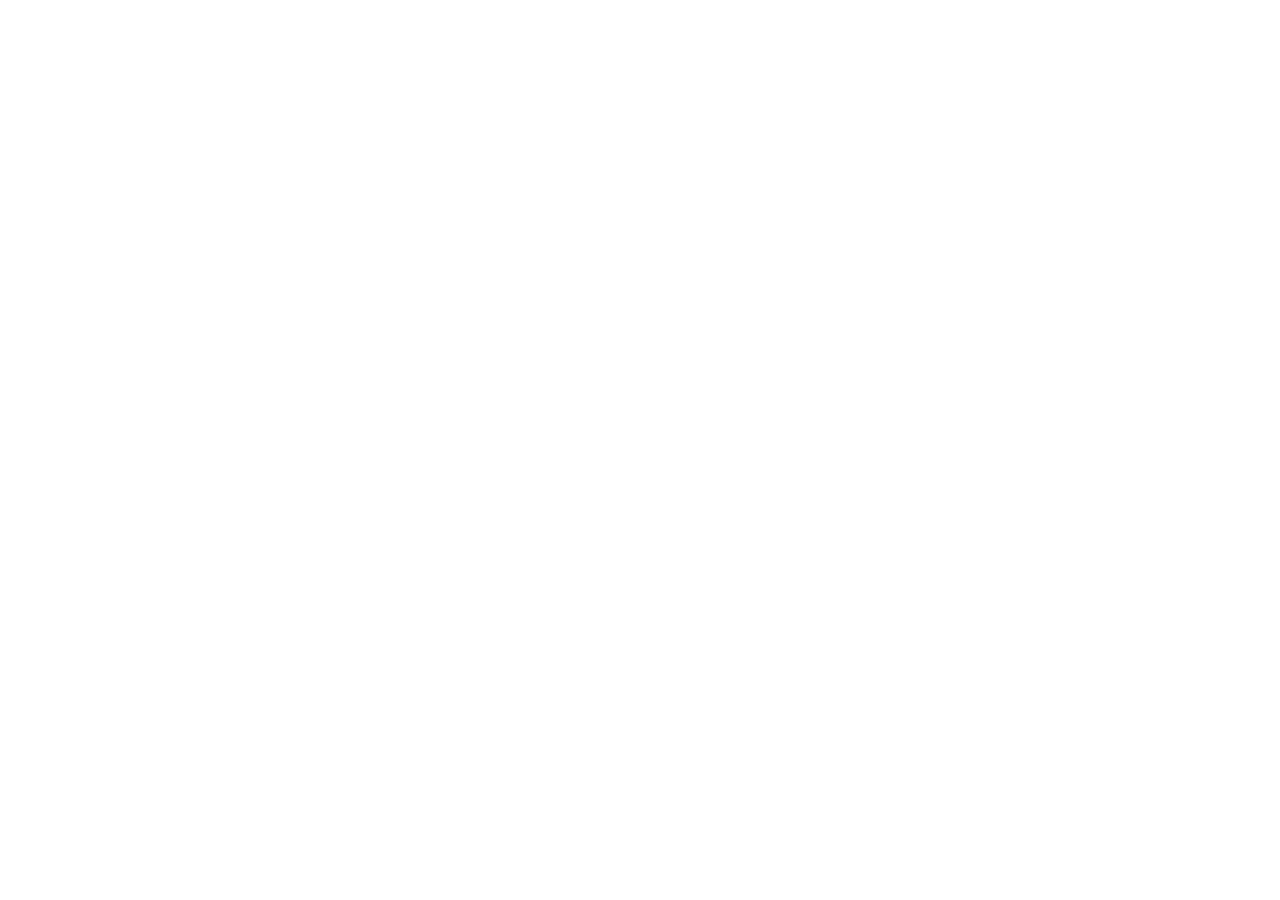
==== commit 3bfcfd22: "Prepare protected approach book cutover and remove public assets" ====
--- a/approach/index.html
+++ b/approach/index.html
@@ -1,385 +1,2 @@
 <!doctype html>
-<html lang="ko">
-<head>
-  <meta charset="utf-8">
-  <meta name="viewport" content="width=device-width,initial-scale=1,viewport-fit=cover">
-  <meta name="color-scheme" content="dark light">
-  <meta name="theme-color" content="#0e1720">
-  <meta name="robots" content="noindex,nofollow,noarchive">
-  <title>Mercedes-Benz · 전 차종 디지털 어프로치북</title>
-  <style>:root{--navy:#0e1720;--navy2:#142332;--blue:#739ab4;--silver:#eef2f5;--paper:#fff;--ink:#18242d;--sub:#526474;--line:#d9e0e6;--radius:14px;font-family:-apple-system,BlinkMacSystemFont,"Malgun Gothic","Apple SD Gothic Neo","Noto Sans KR",Arial,sans-serif;color:var(--ink);background:var(--silver)}
-*{box-sizing:border-box}html{scroll-behavior:smooth;scroll-padding-top:96px}body{margin:0;min-width:300px;font-size:15px;line-height:1.6}button,input,select{font:inherit}button,a{touch-action:manipulation}button{cursor:pointer}a{color:inherit}img{max-width:100%;display:block}.frame{width:min(1240px,calc(100% - 42px));margin:0 auto}.skip-link{position:absolute;left:-9999px;top:0;padding:12px;background:white;z-index:100}.skip-link:focus{left:12px}.draft-banner{min-height:37px;background:#cfe0eb;color:#14222d;display:flex;justify-content:center;align-items:center;gap:12px;padding:6px 14px;text-align:center;font-size:12px;letter-spacing:.01em}.draft-dot{display:inline-block;width:8px;height:8px;border-radius:50%;background:#315f7a}.topbar{position:sticky;top:0;z-index:25;background:rgba(14,23,32,.98);color:#f7f9fc;box-shadow:0 1px 0 #ffffff20}.header-inner{height:66px;display:flex;align-items:center;justify-content:space-between;gap:24px}.brand{text-decoration:none;display:flex;flex-direction:column;line-height:1.1;gap:6px}.brand-main{font-weight:750;font-size:19px;letter-spacing:-.025em}.brand-sub{font-size:9px;letter-spacing:.19em;color:#a9c1d1}.header-links{display:flex;align-items:center;gap:24px}.source-note{font-size:12px;color:#b4c4d0}.nav-home{border:1px solid #7795a9;text-decoration:none;border-radius:8px;padding:9px 16px;font-size:13px;font-weight:700}.nav-home:hover{background:#263b4c}#app{min-height:65vh}.hero{margin:0 calc((min(1240px,100vw - 42px) - 100vw)/2);background:radial-gradient(ellipse at 90% -40%,#2a4459 0%,transparent 56%),linear-gradient(140deg,#101923,#192a39);color:white;padding:56px max(21px,calc((100vw - 1240px)/2)) 62px}.eyebrow{text-transform:uppercase;letter-spacing:.22em;font-size:11px;font-weight:850;color:#b2d3e7;margin:0 0 17px}.hero h1{font-family:Georgia,"Malgun Gothic",serif;font-weight:500;font-size:clamp(31px,4.3vw,53px);letter-spacing:-.05em;line-height:1.22;margin:0}.hero-desc{font-size:15px;color:#c9d8e2;max-width:760px;line-height:1.85;margin:20px 0 0}.stats{display:flex;flex-wrap:wrap;gap:10px;margin-top:30px}.stat{display:flex;gap:9px;align-items:baseline;background:#ffffff12;border:1px solid #ffffff2b;padding:9px 14px;border-radius:9px}.stat b{font-size:24px;color:#fff;line-height:1.3}.stat span{font-size:11px;color:#bcd0dd}.overview{padding:32px 0 65px}.filters{background:white;border:1px solid #d7e0e7;border-radius:15px;padding:22px;box-shadow:0 9px 24px #1d344209}.control-label{display:block;font-size:12px;font-weight:800;color:#405466;margin-bottom:8px}.search-row{display:grid;grid-template-columns:minmax(0,1fr) 170px;gap:12px}.searchbox{position:relative}.searchbox svg{position:absolute;top:15px;left:15px;color:#617a8a;pointer-events:none}.searchbox input,.filters select{height:52px;border:1px solid #a9bbc7;border-radius:9px;background:#fafcfe;color:#182832;font-size:15px;width:100%}.searchbox input{padding:0 16px 0 44px}.filters select{padding:0 12px}.searchbox input:focus,.filters select:focus{outline:2px solid #5585a6;outline-offset:1px}.cat-row{display:flex;flex-wrap:wrap;gap:8px;margin-top:19px}.chip{padding:8px 14px;min-height:40px;border:1px solid #c2ced7;border-radius:99px;background:#fff;color:#415566;font-weight:700;font-size:13px}.chip[aria-pressed="true"]{background:#172b3b;border-color:#172b3b;color:#fff}.results-bar{display:flex;align-items:center;justify-content:space-between;gap:15px;margin:25px 0 18px}.results-bar h2{font-size:21px;line-height:1.4;margin:0}.results-bar p{font-size:12px;color:#637584;margin:0}.families{display:grid;grid-template-columns:repeat(4,minmax(0,1fr));gap:17px}.family-card{border-radius:14px;overflow:hidden;background:#fff;border:1px solid #d5dde4;box-shadow:0 10px 24px #283b4610;transition:transform .15s,border-color .15s}.family-card:hover{transform:translateY(-3px);border-color:#7b9db2}.family-card a{display:block;text-decoration:none;height:100%}.family-image{height:158px;background:#d7e0e7;overflow:hidden}.family-image img{width:100%;height:100%;object-fit:cover;object-position:center 46%}.family-body{padding:19px 17px 18px}.family-category{color:#5d7587;font-size:11px;letter-spacing:.08em;font-weight:750}.family-title{font-family:Georgia,"Malgun Gothic",serif;font-size:23px;font-weight:500;line-height:1.25;margin:8px 0 11px;word-break:keep-all}.family-meta{color:#64798a;font-size:12px}.family-arrow{display:flex;align-items:center;justify-content:space-between;margin-top:15px;color:#244a64;font-weight:800;font-size:13px}.empty{border:1px dashed #aabec9;border-radius:14px;text-align:center;padding:44px;color:#526577;background:white}.empty b{display:block;font-size:21px;color:#1e3140}.detail{padding:30px 0 85px}.crumbs{display:flex;gap:9px;align-items:center;flex-wrap:wrap;color:#5d7384;font-size:13px;margin-bottom:22px}.crumbs a{text-decoration:none;color:#274b64;font-weight:800}.crumbs .sep{color:#90a2b0}.detail-heading{margin:0 0 20px;font-family:Georgia,"Malgun Gothic",serif;font-size:clamp(28px,3.5vw,39px);line-height:1.3}.detail-sub{color:#50697b;font-size:14px;line-height:1.8;margin:0 0 25px}.family-page-grid{display:grid;grid-template-columns:repeat(2,minmax(0,1fr));gap:14px}.page-picker{display:flex;align-items:center;gap:17px;padding:12px;text-decoration:none;background:white;border:1px solid #d4dfe6;border-radius:13px}.page-picker:hover{border-color:#648fa9;background:#fafcff}.page-thumb{width:138px;aspect-ratio:1.7;object-fit:cover;background:#cfdbe4;border-radius:7px;flex-shrink:0}.page-labels{min-width:0;flex:1}.page-year{display:inline-flex;align-items:center;background:#e8f2f8;color:#276083;border-radius:4px;padding:3px 7px;font-size:11px;font-weight:800;margin-bottom:6px}.page-labels h3{font-size:15px;line-height:1.45;margin:0 0 4px;overflow-wrap:anywhere}.page-labels p{font-size:12px;color:#5d6e7c;margin:0;overflow-wrap:anywhere}.page-labels small{font-size:11px;color:#52697b}.detail-layout{display:grid;grid-template-columns:minmax(0,1fr) 290px;gap:20px;align-items:start}.detail-main,.info-sidebar{min-width:0}.summary-box{background:#fff;border:1px solid #d5dee5;border-radius:15px;overflow:hidden}.summary-banner{background:#152737;color:#eaf3f9;padding:22px 24px}.summary-banner .eyebrow{margin:0 0 7px}.summary-banner h1{font-family:Georgia,"Malgun Gothic",serif;font-size:31px;font-weight:500;line-height:1.3;margin:0 0 7px}.summary-banner p{color:#b8cfdf;font-size:13px;margin:0}.summary-hero{height:215px;background:#dde5eb;overflow:hidden}.summary-hero img{width:100%;height:100%;object-fit:contain;object-position:center}.trim-list{padding:18px 20px 8px}.trim-list-title{font-size:12px;color:#536e80;text-transform:uppercase;letter-spacing:.12em;font-weight:850;margin:0 0 9px}.trim-price{display:flex;align-items:flex-start;justify-content:space-between;gap:16px;border-top:1px solid #e1e7ec;padding:13px 0;font-size:14px}.trim-price:first-of-type{border-top:0}.trim-price b{font-size:15px;line-height:1.5;overflow-wrap:anywhere}.trim-price .amount{white-space:nowrap;font-weight:850;color:#102b40;font-size:16px}.trim-price .unknown{color:#9a6927;font-size:13px;white-space:normal;text-align:right}.detail-guard{background:#f0f5f8;border-top:1px solid #d8e5ee;padding:12px 20px;font-size:12px;color:#526c7d;line-height:1.75}.tabs{position:sticky;top:66px;background:#eaf0f4;z-index:14;display:flex;gap:8px;padding:11px 0 12px;overflow-x:auto}.tab{flex-shrink:0;padding:10px 15px;min-height:43px;border:1px solid #9aafbd;border-radius:8px;background:white;color:#3b5365;font-size:13px;font-weight:800}.tab[aria-selected="true"]{background:#122b3b;color:#fff;border-color:#122b3b}.content-panel{background:#fff;border:1px solid #d5dfe6;border-radius:14px;padding:23px;margin:0 0 19px;min-width:0}.content-panel h2{font-size:19px;line-height:1.4;margin:0 0 5px}.panel-hint{font-size:12px;color:#5c7080;margin:0 0 19px;line-height:1.7}.spec-list{display:grid;gap:9px}.spec-row{display:grid;grid-template-columns:minmax(120px,36%) 1fr;gap:17px;padding:12px 14px;background:#f3f6f8;border-radius:8px;align-items:start}.spec-label{font-weight:750;font-size:13px;color:#375166}.spec-values{font-size:14px;color:#202e38;white-space:pre-line;overflow-wrap:anywhere}.spec-category{display:block;font-size:10px;letter-spacing:.09em;text-transform:uppercase;color:#668095}.option-section{margin:19px 0 0}.option-section:first-child{margin-top:0}.option-section h3{font-size:15px;padding:10px 12px;background:#173247;color:white;border-radius:8px;margin:0 0 9px}.option-rows{display:grid;gap:6px}.option-row{border:1px solid #e1e6eb;border-radius:8px;padding:11px 13px;display:grid;gap:8px;background:#fbfcfd}.option-row.common{border-left:3px solid #9bafbc}.option-compare{display:grid;grid-template-columns:repeat(var(--cols,2),minmax(0,1fr));gap:10px}.option-entry{border-radius:5px;background:#edf3f7;padding:9px 10px;font-size:13px;white-space:pre-line;overflow-wrap:anywhere;line-height:1.55}.option-entry:empty{background:transparent}.option-controls{display:flex;justify-content:space-between;align-items:center;gap:14px;flex-wrap:wrap;margin:0 0 12px}.switch{display:inline-flex;align-items:center;gap:8px;color:#415b6b;font-size:13px;font-weight:750;cursor:pointer}.switch input{width:17px;height:17px;accent-color:#244e68}.raw-line{padding:9px 0;border-bottom:1px solid #edf0f2;font-size:14px;overflow-wrap:anywhere}.raw-subtitle{margin:18px 0 10px;color:#1a4058;font-size:15px}.source-image{width:100%;max-width:860px;margin:20px auto 12px;border:1px solid #cbd6dd;box-shadow:0 12px 35px #12243516;border-radius:4px}.source-action{display:flex;flex-wrap:wrap;gap:9px}.btn{display:inline-flex;gap:9px;justify-content:center;align-items:center;text-decoration:none;cursor:pointer;border:1px solid #8ba1b2;border-radius:8px;padding:10px 15px;min-height:44px;background:white;font-weight:800;font-size:13px;color:#20465e}.btn-primary{background:#173247;color:#fff;border-color:#173247}.btn:hover{filter:brightness(.96)}.btn:focus-visible,.chip:focus-visible,.tab:focus-visible,.family-card a:focus-visible,.page-picker:focus-visible{outline:3px solid #40799d;outline-offset:3px}.notice{background:#fff7e8;border:1px solid #e2c597;border-radius:9px;padding:12px 14px;color:#6b4d23;font-size:13px;margin:14px 0}.side-card{background:#fff;border:1px solid #d5dfe6;border-radius:13px;padding:20px;margin:0 0 15px}.side-card h3{margin:0 0 10px;font-size:15px}.side-card p{margin:0;color:#627787;font-size:13px;line-height:1.7}.side-card .btn{width:100%;margin:12px 0 0}.side-list{margin:7px 0 0;padding-left:18px;font-size:12px;color:#587082;line-height:1.8}.side-card .page-source-number{font-family:Georgia,serif;font-size:28px;line-height:1.4;font-weight:500;color:#143b57}.source-text{max-height:400px;white-space:pre-wrap;overflow:auto;padding:14px;border-radius:9px;background:#f2f6f8;font-size:12px;line-height:1.8;color:#263b48}.site-footer{background:#101b26;color:#e4eef5;margin-top:30px;padding:36px 0}.site-footer>.frame{display:flex;justify-content:space-between;gap:30px}.site-footer strong{font-size:14px}.site-footer p{font-size:12px;color:#afc3d3;max-width:700px}.site-footer span{font-size:12px;color:#bdd1df}.toast{position:fixed;left:50%;bottom:28px;transform:translateX(-50%);padding:12px 20px;background:#13374d;color:white;border-radius:9px;z-index:55;box-shadow:0 8px 35px #1d33403d;font-size:14px;max-width:calc(100vw - 24px)}.toast[hidden]{display:none}.share-box{display:flex;gap:7px;flex-wrap:wrap}.share-box .btn{flex:1}.error{border:1px solid #e0c5c5;background:#fff1f1;padding:20px;color:#8f2e2e;border-radius:12px}
-@media(max-width:1130px){.families{grid-template-columns:repeat(3,minmax(0,1fr))}.detail-layout{grid-template-columns:minmax(0,1fr) 245px}}@media(max-width:830px){.families{grid-template-columns:repeat(2,minmax(0,1fr))}.detail-layout{grid-template-columns:1fr}.info-sidebar{display:grid;grid-template-columns:repeat(2,minmax(0,1fr));gap:12px}.side-card{margin:0}.family-page-grid{grid-template-columns:1fr}.source-note{display:none}.hero{padding-top:48px;padding-bottom:49px}}
-@media(max-width:540px){.frame{width:calc(100% - 28px)}.draft-banner{font-size:10px;gap:6px;padding:7px 10px}.draft-dot{flex-shrink:0}.header-inner{height:59px}.brand-main{font-size:16px}.brand-sub{font-size:8px}.nav-home{padding:8px 11px;font-size:12px}.hero{margin:0 -14px;padding:36px 20px 37px}.hero h1{font-size:32px}.hero-desc{font-size:13px}.stats{gap:7px;margin-top:22px}.stat{padding:8px 9px;gap:5px}.stat b{font-size:21px}.stat span{font-size:10px}.overview{padding-top:18px}.filters{padding:16px}.search-row{grid-template-columns:1fr;gap:11px}.searchbox input,.filters select{height:48px}.cat-row{margin-top:14px;gap:7px}.chip{font-size:12px;padding:7px 11px}.families{gap:10px}.family-image{height:116px}.family-body{padding:13px 10px}.family-title{font-size:18px;margin:6px 0 8px}.family-meta{font-size:11px}.family-arrow{margin-top:11px;font-size:11px}.results-bar{margin-top:18px}.results-bar h2{font-size:17px}.detail{padding-top:20px}.detail-heading{font-size:29px}.summary-banner{padding:18px}.summary-banner h1{font-size:26px}.summary-hero{height:170px}.trim-list{padding:14px}.trim-price{flex-direction:column;gap:2px}.trim-price b,.trim-price .amount{font-size:14px}.tabs{top:59px}.tab{font-size:12px;padding:9px 11px}.content-panel{padding:16px}.spec-row{grid-template-columns:1fr;gap:5px}.option-compare{grid-template-columns:1fr}.option-entry{font-size:13px}.info-sidebar{grid-template-columns:1fr}.page-thumb{width:96px}.page-picker{gap:11px}.page-labels h3{font-size:14px}.site-footer>.frame{flex-direction:column}.source-image{width:100%}}
-@media(prefers-reduced-motion:reduce){html{scroll-behavior:auto}.family-card{transition:none}.family-card:hover{transform:none}}
-@media print{.topbar,.draft-banner,.tabs,.info-sidebar,.nav-home,.site-footer,.filters,.share-box,.source-action,.toast{display:none!important}.hero{padding:10px;background:white;color:black}.detail-layout{display:block}.content-panel{break-inside:avoid}body{background:white}.detail{padding:0}}
-
-/* Approach-book → existing catalogue colour guide: new-tab links preserve current page. */
-.color-guide-bridge{background:linear-gradient(135deg,#122333 0%,#213a4d 100%);border:1px solid #7798ae;border-radius:15px;padding:21px 22px 18px;margin:18px 0 20px;color:#f3f8fc;box-shadow:0 8px 24px #10273a18}
-.color-guide-top{display:flex;justify-content:space-between;align-items:start;gap:14px;margin-bottom:17px}
-.color-guide-eyebrow{font-size:10px;font-weight:850;color:#a8d6ef;letter-spacing:.19em;margin:0 0 6px}
-.color-guide-top h2{margin:0 0 7px;font-size:21px;line-height:1.35;letter-spacing:-.03em}
-.color-guide-top p:not(.color-guide-eyebrow){margin:0;font-size:12px;line-height:1.6;color:#c8d9e5}
-.color-guide-link-label{white-space:nowrap;font-size:11px;letter-spacing:.03em;color:#c8deec;background:#ffffff15;border:1px solid #ffffff38;padding:8px 10px;border-radius:99px}
-.color-guide-actions{display:grid;grid-template-columns:repeat(2,minmax(0,1fr));gap:11px}
-.color-action{display:flex;align-items:center;gap:10px;min-height:78px;padding:13px 12px;border-radius:11px;text-decoration:none;background:#eff5f9;color:#142e43;border:1px solid #eaf4fa;transition:transform .15s ease,background .15s ease}
-.color-action:hover{background:#fff;transform:translateY(-2px)}
-.color-action:focus-visible{outline:3px solid #b0e6ff;outline-offset:3px}
-.color-action-seats{background:#dcebf5;border-color:#c7dfec}
-.color-icon{display:grid;place-items:center;width:38px;height:38px;flex:none;border-radius:11px;background:#17364d;color:#fff;font-size:20px}
-.color-action-content{display:flex;flex-direction:column;gap:3px;min-width:0}
-.color-action-content strong{font-size:15px;line-height:1.35}
-.color-action-content small{color:#4a687d;font-size:11px;line-height:1.45}
-.color-action-arrow{margin-left:auto;color:#1a485f;font-size:17px;font-weight:850}
-.color-guide-hint{font-size:11px;line-height:1.75;color:#c0d3e1;margin:12px 0 0}
-.color-guide-hint strong{color:#fff;font-weight:800}
-.color-guide-family-hint{background:#e7f1f6;border:1px solid #c2d9e7;border-radius:9px;padding:12px 16px;color:#284f68;font-size:13px;line-height:1.6;margin-bottom:17px}
-@media(max-width:540px){.color-guide-bridge{margin:13px 0 16px;padding:16px 13px 14px}.color-guide-top{display:block}.color-guide-top h2{font-size:18px}.color-guide-link-label{display:none}.color-guide-actions{gap:8px}.color-action{min-height:86px;padding:12px 9px;gap:6px;flex-direction:column;text-align:center;justify-content:center}.color-action-content strong{font-size:13px}.color-action-content small{font-size:10px}.color-icon{width:30px;height:30px;font-size:17px}.color-action-arrow{display:none}.color-guide-hint{font-size:11px}}
-@media(prefers-reduced-motion:reduce){.color-action{transition:none}.color-action:hover{transform:none}}
-@media print{.color-guide-bridge,.color-guide-family-hint{display:none!important}}
-
-/* Development-only traceability: visually distinct source-derived/unverified sections */
-.review-strip{display:flex;align-items:center;flex-wrap:wrap;gap:7px 12px;padding:12px 14px;margin:12px 0 16px;background:#fff8ed;border:1px solid #e6c99b;border-radius:9px;color:#5c4630;font-size:12px;line-height:1.5}
-.review-strip strong{font-weight:800}
-.review-dot{width:7px;height:7px;background:#a76515;border-radius:100%}
-.review-source{margin-left:auto;border:1px solid #b58a4f;border-radius:6px;background:#fff;color:#5c4630;cursor:pointer;padding:7px 11px;font-size:12px;font-weight:800;min-height:36px}
-.source-spec-list{border:1px solid #dae4e9;border-radius:9px;overflow:hidden}
-.source-spec-row{display:grid;grid-template-columns:repeat(auto-fit,minmax(110px,1fr));gap:8px 15px;padding:10px 12px;border-bottom:1px solid #e3ebef;align-items:center;line-height:1.55;font-size:13px}
-.source-spec-row:last-child{border-bottom:0}
-.source-spec-row:nth-child(2n){background:#f5f8fa}
-.source-spec-fragment{white-space:pre-wrap;overflow-wrap:anywhere}
-@media(max-width:420px){.review-source{margin-left:0}.source-spec-row{grid-template-columns:repeat(auto-fit,minmax(95px,1fr));padding:10px 8px;font-size:12px}}
-
-.price-alert{background:#fff4e4;color:#5d300f;border-top:1px solid #d8b580;border-bottom:1px solid #d8b580;padding:14px 18px;font-size:13px;line-height:1.65}
-.price-alert>strong{display:block;font-size:14px;color:#772600}
-.price-alert p{margin:3px 0 10px}
-.price-alert-item{padding:9px 0;display:flex;flex-wrap:wrap;gap:5px 15px;border-top:1px solid #e1cbb1}
-.price-alert-item b{width:100%}
-.price-alert-item span{font-variant-numeric:tabular-nums}
-.price-alert-item small{width:100%;color:#744725}
-
-/* Integrated approach-book reader */
-.nav-home[type=button]{font-family:inherit;font-size:13px;font-weight:700;color:inherit;background:transparent;cursor:pointer}.nav-home[type=button]:disabled{opacity:.5;cursor:default}
-.family-reader-banner{display:grid;gap:12px;grid-template-columns:minmax(0,1fr) auto;align-items:center}
-.family-book-action{display:flex;flex-direction:column;align-items:center;gap:3px;text-align:center;font-size:14px;min-height:56px;border-color:#193d56}
-.family-book-action small{font-size:11px;font-weight:500;color:#d1e6f4}
-.family-back-link{grid-column:1/-1;justify-self:start}
-.reader-toolbar{background:#fff;border:1px solid #cadbe6;border-radius:12px;padding:14px;margin:16px 0}
-.book-reader-actions{display:flex;align-items:center;gap:10px;flex-wrap:wrap}
-.book-reader-actions label{font-weight:800;font-size:13px;color:#32536b}
-.book-reader-actions select{padding:11px;border:1px solid #8ba1b2;border-radius:8px;min-height:44px;background:#fff;color:#193348;font:inherit;flex:1;min-width:190px;max-width:420px}
-.book-sheet{background:#fff;border:1px solid #d1dfe7;border-radius:13px;padding:16px;margin:0 0 18px;overflow:hidden}
-.book-sheet>a{display:block;text-align:center}
-.book-sheet img{display:block;width:100%;height:auto;max-width:1100px;margin:0 auto;border:1px solid #d7e0e6}
-.book-sheet-heading{display:flex;align-items:center;flex-wrap:wrap;gap:9px 15px;margin:0 0 14px}
-.book-sheet-heading h2{font-size:17px;line-height:1.5;flex:1;min-width:150px;margin:0}
-.book-sheet-heading a{font-size:13px;font-weight:800;color:#155e8b}
-.book-scroll-all .book-sheet{scroll-margin-top:95px}
-.reader-pager{display:flex;justify-content:space-between;align-items:center;gap:10px;margin:18px 0 24px}
-.reader-pager .btn{flex:1}.reader-pager strong{min-width:56px;text-align:center;font-size:14px}
-.reader-pager a[aria-disabled=true]{opacity:.4;pointer-events:none}
-.reader-bottom{display:flex;gap:10px;flex-wrap:wrap;margin:16px 0}
-@media(max-width:700px){.family-reader-banner{grid-template-columns:1fr}.family-back-link{grid-column:1}.book-reader-actions>a{flex:1;text-align:center}.book-reader-actions label{width:100%}.book-reader-actions select{max-width:none;min-width:0;width:100%}.book-sheet{padding:8px}.book-sheet-heading{padding:7px}.book-sheet-heading h2{width:100%}.reader-pager .btn{font-size:12px;padding:10px 6px}}
-@media(max-width:540px){.nav-home[type=button]{font-size:12px}.header-links{gap:7px}.header-inner{gap:8px}.nav-home{padding:8px 7px}}
-@media print{.reader-toolbar,.reader-pager,.reader-bottom,.family-book-action{display:none!important}.book-sheet{break-inside:avoid}}
-</style>
-</head>
-<body>
-  <a href="#main" class="skip-link">본문으로 건너뛰기</a>
-  <div class="draft-banner"><span class="draft-dot"></span><strong>전 차종 어프로치북</strong><span>원본 67쪽 기준 · 차량별 사양은 상담 시 재확인</span></div>
-  <header class="topbar">
-    <div class="frame header-inner">
-      <a class="brand" href="#" aria-label="어프로치북 첫 화면"><span class="brand-main">Mercedes-Benz</span><span class="brand-sub">DIGITAL APPROACH BOOK</span></a>
-      <div class="header-links"><span class="source-note">사용자 제공 원본 67페이지 기준</span><button class="nav-home" id="backButton" type="button">← 뒤로가기</button><a class="nav-home" href="../index.html">⌂ 홈페이지</a></div>
-    </div>
-  </header>
-  <main id="main" class="frame" tabindex="-1">
-    <noscript><p class="error">자바스크립트를 켜야 어프로치북의 검색과 비교 기능을 사용할 수 있습니다.</p></noscript>
-    <div id="app" aria-live="off"></div>
-  </main>
-  <footer class="site-footer"><div class="frame"><div><strong>Mercedes-Benz · Digital Approach Book</strong><p>사용자 제공 어프로치북의 수록 내용을 웹으로 정리했습니다. 가격·옵션·적용 가능 여부는 연식과 실제 판매 차량에 따라 달라질 수 있으므로 계약 전 공식 자료로 확인해 주세요.</p></div><span>원본 자료 기준 · 상담 참고용</span></div></footer>
-  <div class="toast" id="toast" role="status" aria-live="polite" hidden></div>
-  <script>window.APPROACH_DATA={"info":{"title":"메르세데스-벤츠 전 차종 디지털 어프로치북","sourceName":"mercedes-approach-book-pc-color-links(1).pdf","sourcePages":67,"vehiclePages":66,"modelGroups":38,"variantRowsExtracted":94,"sourceKind":"PC용 어프로치북 원본 (2026년 11월, 사용자가 제공한 자료)","status":"고객 상담 참고용 디지털 어프로치북 · 원본 기준 · 계약 전 공식 사양 확인 필요","qaStatus":"67쪽 원본 페이지와 추출 내용을 병행 제공. 자동 추출 표의 트림별 적용 여부는 원본 확인 필요","sourceFingerprint":"6a6499cb46e66c27611a05f320c1e3de32e39ec91bd1166432dceccc0291653c","optionTableParsedPages":23,"specTableParsedPages":55,"version":"2026-11-22-linked-v1"},"families":[{"name":"CLA","category":"세단","hero":"assets/img-001.webp","pages":["p02"],"variants":2},{"name":"CLA Electric","category":"전기차","hero":"assets/img-002.webp","pages":["p03","p04"],"variants":5},{"name":"GLA","category":"SUV","hero":"assets/img-003.webp","pages":["p05"],"variants":1},{"name":"GLB Electric","category":"전기차","hero":"assets/img-004.webp","pages":["p06"],"variants":1},{"name":"A-Class","category":"해치백","hero":"assets/img-005.webp","pages":["p07"],"variants":1},{"name":"C-Class","category":"세단","hero":"assets/img-006.webp","pages":["p08"],"variants":2},{"name":"E-Class","category":"세단","hero":"assets/img-007.webp","pages":["p09","p10","p11","p12","p13","p14","p15"],"variants":10},{"name":"AMG E 53","category":"AMG","hero":"assets/img-008.webp","pages":["p16","p17"],"variants":2},{"name":"S-Class","category":"세단","hero":"assets/img-009.webp","pages":["p18","p19","p20"],"variants":6},{"name":"AMG S 63","category":"AMG","hero":"assets/img-010.webp","pages":["p21"],"variants":1},{"name":"Maybach S-Class","category":"마이바흐","hero":"assets/img-011.webp","pages":["p22","p23"],"variants":3},{"name":"CLE Coupé","category":"쿠페·카브리올레","hero":"assets/img-012.webp","pages":["p24"],"variants":2},{"name":"CLE Cabriolet","category":"쿠페·카브리올레","hero":"assets/img-013.webp","pages":["p25"],"variants":2},{"name":"AMG CLE","category":"AMG","hero":"assets/img-014.webp","pages":["p26","p27"],"variants":2},{"name":"GLC","category":"SUV","hero":"assets/img-015.webp","pages":["p28","p29","p30"],"variants":5},{"name":"GLC Coupé","category":"SUV","hero":"assets/img-016.webp","pages":["p31","p32"],"variants":5},{"name":"GLC Electric","category":"전기차","hero":"assets/img-017.webp","pages":["p33"],"variants":2},{"name":"AMG GLC","category":"AMG","hero":"assets/img-018.webp","pages":["p34"],"variants":1},{"name":"AMG GLC Coupé","category":"AMG","hero":"assets/img-019.webp","pages":["p35"],"variants":1},{"name":"GLE","category":"SUV","hero":"assets/img-020.webp","pages":["p36","p37"],"variants":2},{"name":"GLE Coupé","category":"SUV","hero":"assets/img-021.webp","pages":["p38","p39"],"variants":2},{"name":"AMG GLE","category":"AMG","hero":"assets/img-022.webp","pages":["p40"],"variants":1},{"name":"AMG GLE Coupé","category":"AMG","hero":"assets/img-023.webp","pages":["p41"],"variants":1},{"name":"GLS","category":"SUV","hero":"assets/img-024.webp","pages":["p42","p43","p44"],"variants":6},{"name":"AMG GLS 63","category":"AMG","hero":"assets/img-025.webp","pages":["p45"],"variants":1},{"name":"Maybach GLS","category":"마이바흐","hero":"assets/img-026.webp","pages":["p46"],"variants":1},{"name":"G-Class","category":"SUV","hero":"assets/img-027.webp","pages":["p47"],"variants":2},{"name":"G 580 Electric","category":"전기차","hero":"assets/img-028.webp","pages":["p48"],"variants":2},{"name":"AMG G 63","category":"AMG","hero":"assets/img-029.webp","pages":["p49","p50"],"variants":3},{"name":"V-Class","category":"밴","hero":"assets/img-030.webp","pages":["p51"],"variants":1},{"name":"EQE SUV","category":"전기차","hero":"assets/img-031.webp","pages":["p52"],"variants":2},{"name":"EQS","category":"전기차","hero":"assets/img-032.webp","pages":["p53"],"variants":1},{"name":"EQS SUV","category":"전기차","hero":"assets/img-033.webp","pages":["p54"],"variants":1},{"name":"Maybach EQS SUV","category":"마이바흐","hero":"assets/img-034.webp","pages":["p55"],"variants":1},{"name":"AMG SL","category":"AMG","hero":"assets/img-035.webp","pages":["p56","p57","p58","p59"],"variants":4},{"name":"Maybach SL","category":"마이바흐","hero":"assets/img-036.webp","pages":["p60","p61"],"variants":2},{"name":"AMG GT Coupé","category":"AMG","hero":"assets/img-037.webp","pages":["p62","p63","p64","p65","p66"],"variants":6},{"name":"AMG GT 4-door","category":"AMG","hero":"assets/img-038.webp","pages":["p67"],"variants":1}],"pages":[{"title":"CLA (C178 / MY27)","family":"CLA","category":"세단","year":"MY27","page":2,"id":"p02","hero":"assets/img-001.webp","preview":"assets/img-039.webp","variants":[{"trim":"CLA 220","price":"5,990만원"},{"trim":"CLA 220 AMG Line Launch Edition","price":"6,290만원"}],"specs":[["세부 모델 (제원)","","CLA","220"],["치수","전장·전폭·전고\n(mm)","4,723 × 1,855 × 1,450",""],["","축거(mm)","2,790",""],["","승차정원","5인승",""],["","트렁크(L)","405",""],["엔진","연료","가솔린",""],["","엔진 배열 / 실린더 수\n/ 과급 방식","직렬/4기통/싱글터보/\n48V 하이브리드(P2)",""],["","배기량\n(cc)","1,499",""],["","최고출력\n(hp/rpm)","190 / 5,500",""],["","최대토크\n(kgm/rpm)","30.6 / 2,000‑3,500",""],["구동","변속기","8G‑eDCT",""],["","구동 방식","전륜구동",""],["","서스펜션\n(전/후)","맥퍼슨스트럿/ 멀티링크/\n코일스프링",""],["","브레이크\n(전/후)","V디스크/ 디스크",""],["","타이어\n(전/후)","225 / 45 R 18",""],["연비","도심/고속\n연비(km/L)","14.7 / 18.4",""],["","복합연비\n(km/L)","16.2(1등급)",""],["","연료탱크\n(L)","43",""],["","공차중량 (kg)","1,645",""],["성능","0–100km/h 가속\n시간 (초)","7.2",""],["","최고속도\n(km/h)","240",""]],"options":[{"name":"공통·트림 구분","rows":[["옵션",""],["CLA 220","CLA 220 AMG Line Launch Edition"]]},{"name":"드라이빙 옵션","rows":[["썸머 타이어 (Tire‑fit)",""],["컴포트 서스펜션","로워드 컴포트 서스펜션"],["스포티 엔진 사운드 미적용","(+)스포티 엔진 사운드"]]},{"name":"외장 옵션","rows":[["LED 하이 퍼포먼스 헤드램프","& 어댑티브 하이빔 어시스트"],["프로그레시브 라인","(+)AMG 라인"],["일루미네이","티드 그릴"],["로고 프로젝션 미적용","(+)메르세데스‑벤츠 로고 프로젝션"],["","(애니메이션 패턴)"],["18인치 5 스포크 휠 (R31)","18인치 AMG 5 스포크 휠 (RQR)"]]},{"name":"실내 옵션","rows":[["아티코 시트","(+)ARTICO 나파 룩 / MICROCUT 투톤"],["","블랙/ 화이트 시트(단일)"],["앞좌석 메모","리·열선 시트"],["뒷좌석 i‑Size","·접이식 시트"],["신형 가죽 스티어링 휠 (열선 포함)","신형 스포츠 나파가죽 스티어링 휠 (열선 포함)"],["앤트러사이트 아노다이징 룩 트림","(+)라이트 카본 그레인 알루미늄 트림"],["앰비언트","라이트"],["파노라믹 루프 (고정형)",""]]},{"name":"편의 옵션","rows":[["10.25인치 계기반 & 14인치 중앙 디스플레이, 셀피 카메라 MB.OS + T맵 오토 내비게이션",""],["헤드업 디스플레이",""],["무선 안드로이드 오","토·애플 카플레이"],["앞좌석 휴대폰 무선 충전,","USB 패키지 플러스(4개)"],["기본 사운드 시스","템 (8개, 125W)"],["Digital Extra(원격 시동, 스마트폰 차량 키)",""],["벤츠 순정형 블랙박스·하이패스",""],["1존 에어컨디셔너",""],["후방 카메라 + MB DRIVE 주차 보조",""],["플러시 도어 핸들 + 키리스 고",""],["비전 컨트롤",""]]},{"name":"안전 옵션","rows":[["액티브 보닛",""],["어댑티브 브레이크 (홀드 기능)",""],["어댑티브 브레이크등 (점멸)",""],["ABS, ESP",""],["주의 어시스트",""],["어쿠스틱 앰비언트 프로텍션(저속 주행 시 경고음)",""],["MB DRIVE 어시스트 (P20)",""],["브레이크 어시스트",""],["사각지대 어시스트 플러스 + 출구 경고 어시스트",""],["차선 유지 어시스트",""],["스티어링 어시스트",""],["능동형 차선 변경 어시스트",""],["디스턴스 어시스트 디스트로닉",""],["경로 기반 속도 조절",""],["능동형 속도 제한 & 교통 표지판 어시스트",""],["재출발 시간 연장",""],["충돌 회피 조향",""],["PRE‑SAFE, PRE‑SAFE Sound, PRE‑SAFE Impulse side",""],["뒷좌석 탑승자 유무 알림",""],["에어백 8개 (운전석/동반석) 무릎(운전석), 앞좌석 센터,사이드(운전석/동반석), 창문(좌/우)",""]]}],"extraSpecifications":[],"extraOptions":[],"notes":[],"sourceText":"\n                                                              다음 페이지 ›\n                               외장 컬러·실내 시트 보기CLA (C178 / MY27)\n\n                                                   CLA 220           CLA 220 AMG Line Launch Edition\n\n                                                    5,990만원                  6,290만원\n\n                                     트림별 선택 가능 외장 색상\n                                      일반 모델 149U 폴라 화이트 / 341U 아쿠아 민트 / 696U 제트 블랙\n                                                 AMG Line 809U 시어 블루 / 922U 하이테크 실버 / 993U MANUFAKTUR 파타고니아 레드\n\n                                                  옵션\n                                                                      CLA 220                 CLA 220 AMG Line Launch Edition\n                                                드라이빙 옵션\n                                              썸머 타이어 (Tire‑fit)   세부 모델 (제원)             CLA 220\n                                      컴포트 서스펜션          로워드 컴포트 서스펜션\n     전장·전폭·전고                             4,723 × 1,855 × 1,450         스포티 엔진 사운드 미적용           (+)스포티 엔진 사운드          (mm)\n                                                 외장 옵션치수    축거(mm)                  2,790\n                                                          LED 하이 퍼포먼스 헤드램프 & 어댑티브 하이빔 어시스트      승차정원            5인승\n        트렁크(L)                 405               프로그레시브 라인                    (+)AMG 라인\n       연료           가솔린                        일루미네이티드 그릴\n                                                                   (+)메르세데스‑벤츠 로고 프로젝션\n   엔진 배열 / 실린더 수     직렬/4기통/싱글터보/           로고 프로젝션 미적용           (애니메이션 패턴)\n             / 과급 방식           48V 하이브리드(P2)                                             18인치 5 스포크 휠 (R31)        18인치 AMG 5 스포크 휠 (RQR)\n      배기량엔진                                1,499               (cc)\n      최고출력                               190 / 5,500         (hp/rpm)\n      최대토크                                30.6 / 2,000‑3,500        (kgm/rpm)\n                                                 실내 옵션      변속기                8G‑eDCT\n                                                                                          (+)ARTICO 나파 룩 / MICROCUT 투톤\n      구동 방식         전륜구동                아티코 시트              블랙/ 화이트 시트(단일)\n      서스펜션       맥퍼슨스트럿/ 멀티링크/                                             앞좌석 메모리·열선 시트          (전/후)         코일스프링구동\n      브레이크                                   뒷좌석 i‑Size·접이식 시트                      V디스크/ 디스크          (전/후)\n      타이어                         신형 가죽 스티어링 휠 (열선 포함)  신형 스포츠 나파가죽 스티어링 휠 (열선 포함)                              225 / 45 R 18          (전/후)                                  앤트러사이트 아노다이징 룩 트림     (+)라이트 카본 그레인 알루미늄 트림\n      도심/고속                                   14.7 / 18.4\n       연비(km/L)                                     앰비언트 라이트\n      복합연비\n                               16.2(1등급)                      파노라믹 루프 (고정형)연비      (km/L)\n      연료탱크                                       편의 옵션                                  43                (L)                                     10.25인치 계기반 & 14인치 중앙 디스플레이, 셀피 카메라 MB.OS + T맵 오토 내비게이션\n     공차중량 (kg)                 1,645                        헤드업 디스플레이\n      0–100km/h 가속                               무선 안드로이드 오토·애플 카플레이                                         7.2                  앞좌석 휴대폰 무선 충전, USB 패키지 플러스(4개)      시간 (초)\n성능                                         기본 사운드 시스템 (8개, 125W)      최고속도\n                                  240                                         Digital Extra(원격 시동, 스마트폰 차량 키)          (km/h)                                            벤츠 순정형 블랙박스·하이패스\n                                                           1존 에어컨디셔너\n                                           후방 카메라 + MB DRIVE 주차 보조\n                                            플러시 도어 핸들 + 키리스 고\n                                                비전 컨트롤\n                                                 안전 옵션\n                                                액티브 보닛\n                                            어댑티브 브레이크 (홀드 기능)\n                                             어댑티브 브레이크등 (점멸)\n                                                                                    ABS, ESP\n                                                주의 어시스트\n                                        어쿠스틱 앰비언트 프로텍션(저속 주행 시 경고음)\n                 CLA 220 · 프로그레시브 외장                               MB DRIVE 어시스트 (P20)\n                                               브레이크 어시스트\n                                        사각지대 어시스트 플러스 + 출구 경고 어시스트\n                                               차선 유지 어시스트\n                                               스티어링 어시스트\n                                             능동형 차선 변경 어시스트\n                                            디스턴스 어시스트 디스트로닉\n                                               경로 기반 속도 조절\n                                          능동형 속도 제한 & 교통 표지판 어시스트\n                                               재출발 시간 연장\n                                                충돌 회피 조향\n                                                                 PRE‑SAFE, PRE‑SAFE Sound, PRE‑SAFE Impulse side\n                   CLA 220 AMG Line 외장                          뒷좌석 탑승자 유무 알림\n                                   에어백 8개 (운전석/동반석) 무릎(운전석), 앞좌석 센터,사이드(운전석/동반석), 창문(좌/우)\n\n목차                                                                                                                  2","extract":{"specTable":true,"optionTable":true,"variantCount":2,"specRows":21,"optionRows":84,"optionSource":"좌측/우측 분리 후 PDF 표 셀 추출"},"specCoordinates":[{"y":193.7,"cells":[{"x":32.4,"text":"세부 모델 (제원)"},{"x":153.4,"text":"CLA 220"}]},{"y":209.5,"cells":[{"x":43.9,"text":"전장·전폭·전고"},{"x":127.4,"text":"4,723 × 1,855 × 1,450"}]},{"y":217.2,"cells":[{"x":59.7,"text":"(mm)"}]},{"y":229.9,"cells":[{"x":16.1,"text":"치수"},{"x":52.0,"text":"축거(mm)"},{"x":159.0,"text":"2,790"}]},{"y":241.2,"cells":[{"x":54.8,"text":"승차정원"},{"x":159.4,"text":"5인승"}]},{"y":252.5,"cells":[{"x":53.6,"text":"트렁크(L)"},{"x":162.3,"text":"405"}]},{"y":263.7,"cells":[{"x":62.1,"text":"연료"},{"x":158.0,"text":"가솔린"}]},{"y":280.2,"cells":[{"x":36.2,"text":"엔진 배열 / 실린더 수"},{"x":132.6,"text":"직렬/4기통/싱글터보/"}]},{"y":289.6,"cells":[{"x":52.1,"text":"/ 과급 방식"},{"x":135.5,"text":"48V 하이브리드(P2)"}]},{"y":307.5,"cells":[{"x":58.5,"text":"배기량"}]},{"y":312.8,"cells":[{"x":16.1,"text":"엔진"},{"x":159.0,"text":"1,499"}]},{"y":318.5,"cells":[{"x":62.7,"text":"(cc)"}]},{"y":329.4,"cells":[{"x":54.8,"text":"최고출력"}]},{"y":334.9,"cells":[{"x":149.0,"text":"190 / 5,500"}]},{"y":340.4,"cells":[{"x":52.6,"text":"(hp/rpm)"}]},{"y":351.4,"cells":[{"x":54.8,"text":"최대토크"}]},{"y":356.9,"cells":[{"x":136.5,"text":"30.6 / 2,000‑3,500"}]},{"y":362.3,"cells":[{"x":49.3,"text":"(kgm/rpm)"}]},{"y":373.5,"cells":[{"x":58.5,"text":"변속기"},{"x":152.7,"text":"8G‑eDCT"}]},{"y":384.8,"cells":[{"x":54.4,"text":"구동 방식"},{"x":154.3,"text":"전륜구동"}]},{"y":395.9,"cells":[{"x":54.8,"text":"서스펜션"},{"x":128.2,"text":"맥퍼슨스트럿/ 멀티링크/"}]},{"y":406.9,"cells":[{"x":57.9,"text":"(전/후)"},{"x":150.6,"text":"코일스프링"}]},{"y":411.9,"cells":[{"x":16.1,"text":"구동"}]},{"y":417.8,"cells":[{"x":54.8,"text":"브레이크"}]},{"y":423.3,"cells":[{"x":142.2,"text":"V디스크/ 디스크"}]},{"y":428.8,"cells":[{"x":57.9,"text":"(전/후)"}]},{"y":439.8,"cells":[{"x":58.5,"text":"타이어"}]},{"y":445.3,"cells":[{"x":145.8,"text":"225 / 45 R 18"}]},{"y":450.8,"cells":[{"x":57.9,"text":"(전/후)"}]},{"y":461.7,"cells":[{"x":53.2,"text":"도심/고속"}]},{"y":467.2,"cells":[{"x":150.1,"text":"14.7 / 18.4"}]},{"y":472.7,"cells":[{"x":49.8,"text":"연비(km/L)"}]},{"y":483.7,"cells":[{"x":54.8,"text":"복합연비"}]},{"y":489.2,"cells":[{"x":148.9,"text":"16.2(1등급)"}]},{"y":494.7,"cells":[{"x":16.1,"text":"연비"},{"x":57.1,"text":"(km/L)"}]},{"y":505.6,"cells":[{"x":54.8,"text":"연료탱크"}]},{"y":511.1,"cells":[{"x":164.6,"text":"43"}]},{"y":516.6,"cells":[{"x":64.6,"text":"(L)"}]},{"y":527.7,"cells":[{"x":47.5,"text":"공차중량 (kg)"},{"x":159.0,"text":"1,645"}]},{"y":540.6,"cells":[{"x":41.4,"text":"0–100km/h 가속"}]},{"y":544.4,"cells":[{"x":163.4,"text":"7.2"}]},{"y":548.3,"cells":[{"x":55.4,"text":"시간 (초)"}]},{"y":555.2,"cells":[{"x":16.1,"text":"성능"}]},{"y":560.8,"cells":[{"x":54.8,"text":"최고속도"}]},{"y":566.3,"cells":[{"x":162.3,"text":"240"}]},{"y":571.8,"cells":[{"x":56.9,"text":"(km/h)"}]},{"y":690.4,"cells":[{"x":82.4,"text":"CLA 220 · 프로그레시브 외장"}]},{"y":800.9,"cells":[{"x":88.2,"text":"CLA 220 AMG Line 외장"}]}],"review":{"sourcePage":2,"specification":"표 셀 자동 추출 · 원문 확인 필요","options":"표 셀 자동 추출 · 트림별 대조 필요","prices":"원문 추출 · 공식 가격표와 별도 교차 검증 필요"}},{"title":"CLA Electric(C174 / MY27)","family":"CLA Electric","category":"전기차","year":"MY27","page":3,"id":"p03","hero":"assets/img-002.webp","preview":"assets/img-040.webp","variants":[{"trim":"CLA 200 electric Essential","price":"5,290만원"},{"trim":"CLA 200 electric Advanced","price":"5,580만원"},{"trim":"CLA 200 electric AMG Line","price":"5,890만원"}],"specs":[["세부 모델 (제원)","","CLA 200 electric Essential","CLA 200 electric Advanced","CLA 200 electric AMG Line"],["치수","전장·전폭·전고\n(mm)","4,723 × 1,855 × 1,468","",""],["","축거(mm)","2,790","",""],["","승차정원","5인승","",""],["","트렁크(L)","405","",""],["","프렁크(L)","83","",""],["","모터방식","영구자석, 1EA","",""],["","최고출력(KW/HP)","165/ 224","",""],["","최대토크(kgm)","34.1","",""],["배터리","용량(kWh)","58.4","",""],["","주행가능거리\n(KM)","342","",""],["","충전소요시간\n(200KW, ~80%)\n(100KW, ~80%)","약20분\n약40분","",""],["충전\n방식","","DC 콤보 방식","",""],["구동","구동 방식","후륜구동","",""],["","서스펜션\n(전/후)","맥퍼슨스트럿/\n멀티링크/\n코일스프링","",""],["","타이어(전/후)","앞 205/55 R17\n뒤 225/50 R17","앞 225/45 R18 · 뒤 255/40\nR18",""],["","공차중량(kg)","2,010","",""],["","복합전비\n(km/kWh)","5.1","",""],["","0–100km/h 가속\n시간 (초)","7.5","",""]],"options":[{"name":"공통·트림 구분","rows":[["옵션","",""],["CLA 200 electric Essential","CLA 200 electric Advanced","CLA 200 electric AMG Line"]]},{"name":"드라이빙 옵션","rows":[["히트펌프 · 400V 충전 지원 · 충전 케이블 포함","",""],["서머 타이어 (타이어핏)","",""],["","컴포트 서스펜션",""],["스포티 엔진","사운드 미적용","(+) 스포티 엔진 사운드"]]},{"name":"외장 옵션","rows":[["LED 고성","능 헤드램프·어댑티브 하이빔","어시스트"],["프로그레","시브 외장","(+) AMG 라인 외장"],["","일루미네이티드 스타·패널",""],["","","(+) 메르세데스‑벤츠 로고"],["로고 프로젝","션 미적용","프로젝션 (애니메이션"],["","","패턴)"],["17인치 경량 휠 (R22)","18인치 5 스포크 휠 (R32)","18인치 AMG 5 스포크 휠 (RQJ)"]]},{"name":"실내 옵션","rows":[["프로그레시브 내","장 · 컴포트 시트","AMG 라인 내장 · 스포츠 시트"],["","","(+) 아티코·마이크로컷"],["아티코 인조","가죽 시트","투톤 시트"],["","앞좌석 메모리·열선 시트",""],["","뒷좌석 i‑Size·접이식 시트",""],["가죽 스티","어링 휠","스포츠 나파 가죽 스티어링 휠"],["","스티어링 휠 열선",""],["앤트러사이트 아노다","이징 룩 트림 (59H)","카본 그레인 알루미늄"],["","","트림 (H43)"],["","앰비언트 라이트",""],["","파노라믹 루프 (고정형)",""]]},{"name":"편의 옵션","rows":[["10.25인치 계기반& 14 인치중앙디스플레이, 셀피카메라","",""],["MB.OS+ T맵오토내비게이션","",""],["","헤드업 디스플레이",""],["무선 안드로이드 오토·애플 카플레이","",""],["앞좌석 휴","대폰 무선 충전, USB패키지플","러스(4개)"],["기","본사운드시스템(8 개, 125W",")"],["Digita","l Extra(원격시동, 스마트폰","차량키)"],["벤츠 순정형 블랙박스·하이패스","",""],["1존 에어컨디셔너","","2존 에어컨디셔너"],["후방카메라+ MB DRIVE 주차 보조","",""],["플러시도어핸들+ 키리스 고","",""],["비전 컨트롤","",""]]},{"name":"안전 옵션","rows":[["액티브 보닛","",""],["어댑티브 브레이크 (홀드 기능)","",""],["어댑티브 브레이크등 (점멸)","",""],["ABS, ESP","",""],["주의 어시스트","",""],["어쿠스틱앰비언트프로텍션(저속주행시경고음)","",""],["MB DRIVE어시스트 (P20)","",""],["브레이크어시스트","",""],["사각지대어시스트플러스+ 출구경고어시스트","",""],["차선유지어시스트","",""],["스티어링 어시스트 미적용","스티어링 어시스트",""],["능동형 차선 변경 어시스트 미적용","능동형 차선 변경 어시스트",""],["디스턴스 어시스트 디스트로닉","",""],["경로기반속도조절","",""],["능동형속도제한& 교통표지판어시스트","",""],["재출발 시간 연장","",""],["충돌회피조향","",""],["PRE‑SAFE, PRE‑SAFE Sound, PRE‑SAFE Impulse side","",""],["뒷좌석 탑승자 유무 알림","",""],["에어백8 개( 운전석/동반석) 무릎(운전석),","",""],["앞좌석센터,사이드(운전석/동반석),창문(좌/우)","",""]]}],"extraSpecifications":[],"extraOptions":[],"notes":[],"sourceText":"\n                                                              다음 페이지 ›\n                               외장 컬러·실내 시트 보기CLA Electric(C174 / MY27)\n\n                                                        CLA 200 electric Essential  CLA 200 electric Advanced  CLA 200 electric AMG Line\n\n                                                5,290만원          5,580만원          5,890만원\n\n                                     트림별 선택 가능 외장 색상\n                                      일반 모델 149U 폴라 화이트 / 341U 아쿠아 민트 / 696U 제트 블랙\n                                                 AMG Line 809U 시어 블루 / 922U 하이테크 실버 / 993U MANUFAKTUR 파타고니아 레드\n\n                                                  옵션\n                                                          CLA 200 electric Essential  CLA 200 electric Advanced  CLA 200 electric AMG Line\n                                                드라이빙 옵션\n                                         히트펌프 · 400V 충전 지원 · 충전 케이블 포함   세부 모델 (제원)          CLA 200 electric Essential  CLA 200 electric Advanced  CLA 200 electric AMG Line                                              서머 타이어 (타이어핏)\n                                               컴포트 서스펜션     전장·전폭·전고                             4,723 × 1,855 × 1,468             스포티 엔진 사운드 미적용                   (+) 스포티 엔진 사운드          (mm)\n                                                 외장 옵션\n       축거(mm)                  2,790\n치수                                                         LED 고성능 헤드램프·어댑티브 하이빔 어시스트      승차정원            5인승\n        트렁크(L)                 405                  프로그레시브 외장                        (+) AMG 라인 외장\n        프렁크(L)                  83                       일루미네이티드 스타·패널\n      모터방식          영구자석, 1EA                                                                           (+) 메르세데스‑벤츠 로고\n     최고출력(KW/HP)             165/ 224                로고 프로젝션 미적용         프로젝션 (애니메이션\n                                                                               패턴)\n     최대토크(kgm)                 34.1\n                                          17인치 경량 휠 (R22)   18인치 5 스포크 휠 (R32) 18인치 AMG 5 스포크 휠 (RQJ)\n       용량(kWh)                   58.4\n     주행가능거리                                  342           (KM)\n배터리\n     충전소요시간                        약20분       (200KW, ~80%)                        약40분       (100KW, ~80%)\n                                                 실내 옵션\n 충전               DC 콤보 방식                  프로그레시브 내장 · 컴포트 시트        AMG 라인 내장 · 스포츠 시트 방식                                                                                                                              (+) 아티코·마이크로컷                                        아티코 인조 가죽 시트                                                             투톤 시트      구동 방식         후륜구동                                             앞좌석 메모리·열선 시트\n                    맥퍼슨스트럿/                     뒷좌석 i‑Size·접이식 시트      서스펜션                     멀티링크/                 가죽 스티어링 휠          스포츠 나파 가죽 스티어링 휠\n구동      (전/후)                                      스티어링 휠 열선                   코일스프링                                                           카본 그레인 알루미늄                                    앤트러사이트 아노다이징 룩 트림 (59H)                 앞 205/55 R17 앞 225/45 R18 · 뒤 255/40                               트림 (H43)      타이어(전/후)   뒤 225/50 R17          R18                      앰비언트 라이트\n                                              파노라믹 루프 (고정형)\n      공차중량(kg)                 2,010                          편의 옵션\n      복합전비                                           10.25인치 계기반& 14 인치중앙디스플레이, 셀피카메라\n                                         5.1                                  MB.OS+ T맵오토내비게이션        (km/kWh)\n                                                     헤드업 디스플레이\n      0–100km/h 가속                               무선 안드로이드 오토·애플 카플레이                                         7.5      시간 (초)                              앞좌석 휴대폰 무선 충전, USB패키지플러스(4개)\n성능                                              기본사운드시스템(8 개, 125W)\n      최고속도                                  210                                          Digital Extra(원격시동, 스마트폰차량키)\n          (km/h)                                  벤츠 순정형 블랙박스·하이패스\n                                                   1존 에어컨디셔너              2존 에어컨디셔너\n                                              후방카메라+ MB DRIVE 주차 보조\n                                               플러시도어핸들+ 키리스 고\n                                                비전 컨트롤\n                                                 안전 옵션\n                                                액티브 보닛\n                                            어댑티브 브레이크 (홀드 기능)\n                                             어댑티브 브레이크등 (점멸)\n                                                                                    ABS, ESP\n                                                주의 어시스트\n                                           어쿠스틱앰비언트프로텍션(저속주행시경고음)\n        CLA 200 electric Essential / Advanced 공통 외관                         MB DRIVE어시스트 (P20)\n                                               브레이크어시스트\n                                          사각지대어시스트플러스+ 출구경고어시스트\n                                               차선유지어시스트\n                                    스티어링 어시스트 미적용          스티어링 어시스트\n                                        능동형 차선 변경 어시스트 미적용       능동형 차선 변경 어시스트\n                                            디스턴스 어시스트 디스트로닉\n                                               경로기반속도조절\n                                            능동형속도제한& 교통표지판어시스트\n                                               재출발 시간 연장\n                                                충돌회피조향\n                                                                 PRE‑SAFE, PRE‑SAFE Sound, PRE‑SAFE Impulse side\n               CLA 200 electric AMG Line 외관                        뒷좌석 탑승자 유무 알림\n                                              에어백8 개( 운전석/동반석) 무릎(운전석),\n                                                  앞좌석센터,사이드(운전석/동반석),창문(좌/우)\n\n목차                                                                                                                  3","extract":{"specTable":true,"optionTable":true,"variantCount":3,"specRows":19,"optionRows":86,"optionSource":"좌측/우측 분리 후 PDF 표 셀 추출"},"specCoordinates":[{"y":194.1,"cells":[{"x":32.4,"text":"세부 모델 (제원)"}]},{"y":198.1,"cells":[{"x":106.5,"text":"CLA 200 electric Essential"},{"x":149.2,"text":"CLA 200 electric Advanced"},{"x":191.8,"text":"CLA 200 electric AMG Line"}]},{"y":211.0,"cells":[{"x":43.9,"text":"전장·전폭·전고"},{"x":127.5,"text":"4,723 × 1,855 × 1,468"}]},{"y":218.7,"cells":[{"x":59.8,"text":"(mm)"}]},{"y":233.5,"cells":[{"x":52.0,"text":"축거(mm)"},{"x":159.0,"text":"2,790"}]},{"y":240.0,"cells":[{"x":16.1,"text":"치수"}]},{"y":246.2,"cells":[{"x":54.8,"text":"승차정원"},{"x":159.4,"text":"5인승"}]},{"y":258.9,"cells":[{"x":53.6,"text":"트렁크(L)"},{"x":162.3,"text":"405"}]},{"y":271.6,"cells":[{"x":53.6,"text":"프렁크(L)"},{"x":164.6,"text":"83"}]},{"y":284.3,"cells":[{"x":54.8,"text":"모터방식"},{"x":145.3,"text":"영구자석, 1EA"}]},{"y":297.0,"cells":[{"x":39.0,"text":"최고출력(KW/HP)"},{"x":153.2,"text":"165/ 224"}]},{"y":309.8,"cells":[{"x":43.9,"text":"최대토크(kgm)"},{"x":161.2,"text":"34.1"}]},{"y":322.5,"cells":[{"x":51.3,"text":"용량(kWh)"},{"x":161.2,"text":"58.4"}]},{"y":335.7,"cells":[{"x":47.4,"text":"주행가능거리"}]},{"y":341.2,"cells":[{"x":162.3,"text":"342"}]},{"y":346.7,"cells":[{"x":61.0,"text":"(KM)"}]},{"y":354.5,"cells":[{"x":14.5,"text":"배터리"}]},{"y":361.2,"cells":[{"x":47.4,"text":"충전소요시간"}]},{"y":366.7,"cells":[{"x":157.2,"text":"약20분"}]},{"y":372.2,"cells":[{"x":41.7,"text":"(200KW, ~80%)"}]},{"y":377.7,"cells":[{"x":157.2,"text":"약40분"}]},{"y":383.2,"cells":[{"x":41.7,"text":"(100KW, ~80%)"}]},{"y":400.0,"cells":[{"x":16.8,"text":"충전"},{"x":111.7,"text":"DC 콤보 방식"}]},{"y":407.2,"cells":[{"x":16.8,"text":"방식"}]},{"y":421.8,"cells":[{"x":54.5,"text":"구동 방식"},{"x":154.3,"text":"후륜구동"}]},{"y":435.7,"cells":[{"x":145.4,"text":"맥퍼슨스트럿/"}]},{"y":441.2,"cells":[{"x":54.8,"text":"서스펜션"}]},{"y":446.7,"cells":[{"x":152.7,"text":"멀티링크/"}]},{"y":452.2,"cells":[{"x":16.1,"text":"구동"},{"x":57.9,"text":"(전/후)"}]},{"y":457.7,"cells":[{"x":150.6,"text":"코일스프링"}]},{"y":474.8,"cells":[{"x":46.8,"text":"타이어(전/후)"},{"x":107.2,"text":"앞 205/55 R17"},{"x":149.8,"text":"앞 225/45 R18 · 뒤 255/40"}]},{"y":481.8,"cells":[{"x":107.2,"text":"뒤 225/50 R17"},{"x":184.3,"text":"R18"}]},{"y":496.4,"cells":[{"x":47.6,"text":"공차중량(kg)"},{"x":159.0,"text":"2,010"}]},{"y":509.7,"cells":[{"x":54.8,"text":"복합전비"}]},{"y":515.2,"cells":[{"x":163.4,"text":"5.1"}]},{"y":520.7,"cells":[{"x":51.2,"text":"(km/kWh)"}]},{"y":536.3,"cells":[{"x":41.4,"text":"0–100km/h 가속"}]},{"y":540.0,"cells":[{"x":163.4,"text":"7.5"}]},{"y":544.0,"cells":[{"x":55.4,"text":"시간 (초)"}]},{"y":552.3,"cells":[{"x":16.1,"text":"성능"}]},{"y":559.4,"cells":[{"x":54.8,"text":"최고속도"}]},{"y":564.9,"cells":[{"x":162.3,"text":"210"}]},{"y":570.4,"cells":[{"x":56.9,"text":"(km/h)"}]},{"y":681.5,"cells":[{"x":48.3,"text":"CLA 200 electric Essential / Advanced 공통 외관"}]},{"y":790.0,"cells":[{"x":74.2,"text":"CLA 200 electric AMG Line 외관"}]}],"review":{"sourcePage":3,"specification":"표 셀 자동 추출 · 원문 확인 필요","options":"표 셀 자동 추출 · 트림별 대조 필요","prices":"원문 추출 · 공식 가격표와 별도 교차 검증 필요"}},{"title":"CLA Electric(C174 / MY27)","family":"CLA Electric","category":"전기차","year":"MY27","page":4,"id":"p04","hero":"assets/img-002.webp","preview":"assets/img-041.webp","variants":[{"trim":"CLA 250+ electric","price":"6,370만원"},{"trim":"CLA 250+ electric AMG Line","price":"6,770만원"}],"specs":[["세부 모델 (제원)","","CLA 250","+ electric"],["치수","전장·전폭·전고\n(mm)","4,723 × 1,855 × 1,468",""],["","축거(mm)","2,790",""],["","승차정원","5인승",""],["","트렁크(L)","405",""],["","프렁크(L)","83",""],["","모터방식","영구자석, 1EA",""],["","최고출력(KW/HP)","200 / 272",""],["","최대토크(kgm)","34.1",""],["배터리","용량(kWh)","85.5",""],["","주행가능거리\n(KM)","474",""],["","충전소요시간\n(320KW, ~80%)\n(100KW, ~80%)","약22분\n약60분",""],["충전\n방식","","DC 콤보 방식",""],["구동","구동 방식","후륜구동",""],["","서스펜션\n(전/후)","맥퍼슨스트럿/\n멀티링크/\n코일스프링",""],["","타이어(전/후)","확인 중",""],["","공차중량(kg)","2,025",""],["","복합전비\n(km/kWh)","4.7",""],["성능","0–100km/h 가속\n시간 (초)","6.7",""],["","최고속도\n(km/h)","210",""]],"options":[{"name":"공통·트림 구분","rows":[["옵션",""],["CLA 250+ electric","CLA 250+ electric AMG Line"]]},{"name":"드라이빙 옵션","rows":[["썸머 타이어 (Tire‑fit)",""],["컴포트 서스펜션",""],["스포티 엔진 사운드 미적용","(+)스포티 엔진 사운드"]]},{"name":"외장 옵션","rows":[["LED 하이 퍼포먼스 헤드램프","& 어댑티브 하이빔 어시스트"],["프로그레시브 라인","(+)AMG 라인"],["일루미네이","티드 패널"],["로고 프로젝션 미적용","(+)메르세데스‑벤츠 로고 프로젝션"],["","(애니메이션 패턴)"],["18인치 5 트윈스포크 휠 (R87)","18” AMG 블랙 5 스포크 휠 (RQK)"]]},{"name":"실내 옵션","rows":[["아티코 시트","(+)ARTICO 나파 룩 / MICROCUT 투톤"],["","블랙/ 화이트 시트(단일)"],["앞좌석 메모","리·열선 시트"],["뒷좌석 i‑Size","·접이식 시트"],["신형 가죽 스티어링 휠 (열선 포함)","신형 스포츠 나파가죽 스티어링 휠 (열선 포함)"],["앤트러사이트 아노다이징 룩 트림","(+)라이트 카본 그레인 알루미늄 트림"],["앰비언트","라이트"],["파노라믹 루","프 (고정형)"],["AMG 레터링 발","광 도어 실 패널"],["편의","옵션"],["10.25인치 계기반 & MBUX 슈퍼 스크린, 셀피 카메라 MB.OS + T맵 오토 내비게이션",""],["헤드업 디스플레이",""],["무선 안드로이드 오토·애플 카플레이",""],["앞좌석 휴대폰 무선 충전,","USB 패키지 플러스(4개)"],["기본 사운드 시스","템 (8개, 125W)"],["Digital Extra(원격 시동, 스마트폰 차량 키)",""],["벤츠 순정형 블랙박스·하이패스",""],["2존 에어컨디셔너",""],["후방 카메라 + MB DRIVE 주차 보조",""],["플러시 도어 핸들 + 키리스 고",""],["전동 트렁크 + 핸즈프리 액세스",""],["비전","컨트롤"]]},{"name":"안전 옵션","rows":[["액티브 보닛",""],["어댑티브 브레이크 (홀드 기능)",""],["어댑티브 브레이크등 (점멸)",""],["ABS, ESP",""],["주의 어시스트",""],["어쿠스틱 앰비언트 프로텍션(저속 주행 시 경고음)",""],["MB DRIVE 어시스트 (P20)",""],["브레이크 어시스트",""],["사각지대 어시스트 플러스 + 출구 경고 어시스트",""],["차선 유지 어시스트",""],["스티어링 어시스트",""],["능동형 차선 변경 어시스트",""],["디스턴스 어시스트 디스트로닉",""],["경로 기반 속도 조절",""],["능동형 속도 제한 & 교통 표지판 어시스트",""],["재출발 시간 연장",""],["충돌 회피 조향",""],["PRE‑SAFE, PRE‑SAFE Sound, PRE‑SAFE Impulse side",""],["동반석 에어백 자동 해제 (U10)",""],["뒷좌석 탑승자 유무 알림",""],["에어백 8개 (운전석/동반석) 무릎(운전석), 앞좌석 센터,사이드(운전석/동반석), 창문(좌/우)",""]]}],"extraSpecifications":[],"extraOptions":[],"notes":[],"sourceText":"\n                                                              다음 페이지 ›\n                               외장 컬러·실내 시트 보기CLA Electric(C174 / MY27)\n\n                                               CLA 250+ electric        CLA 250+ electric AMG Line\n\n                                               CLA 250+ electric 6,370만원            6,770만원\n\n                                     트림별 선택 가능 외장 색상\n                                      일반 모델 149U 폴라 화이트 / 341U 아쿠아 민트 / 696U 제트 블랙\n                                                 AMG Line 809U 시어 블루 / 922U 하이테크 실버 / 993U MANUFAKTUR 파타고니아 레드\n\n                                                  옵션\n                                                                  CLA 250+ electric                CLA 250+ electric AMG Line\n                                                드라이빙 옵션\n                                              썸머 타이어 (Tire‑fit)   세부 모델 (제원)          CLA 250+ electric\n                                               컴포트 서스펜션\n     전장·전폭·전고                             4,723 × 1,855 × 1,468         스포티 엔진 사운드 미적용           (+)스포티 엔진 사운드          (mm)                                                 외장 옵션\n       축거(mm)                  2,790                        LED 하이 퍼포먼스 헤드램프 & 어댑티브 하이빔 어시스트치수\n      승차정원            5인승               프로그레시브 라인                    (+)AMG 라인\n        트렁크(L)                 405                        일루미네이티드 패널\n        프렁크(L)                  83                                       (+)메르세데스‑벤츠 로고 프로젝션                                     로고 프로젝션 미적용                                                               (애니메이션 패턴)      모터방식          영구자석, 1EA                                           18인치 5 트윈스포크 휠 (R87)        18” AMG 블랙 5 스포크 휠 (RQK)\n     최고출력(KW/HP)            200 / 272\n     최대토크(kgm)                 34.1\n       용량(kWh)                   85.5\n     주행가능거리                                  474           (KM)\n배터리\n     충전소요시간                                      실내 옵션                        약22분       (320KW, ~80%)                           아티코 시트             (+)ARTICO 나파 룩 / MICROCUT 투톤                        약60분                                        블랙/ 화이트 시트(단일)       (100KW, ~80%)\n                                             앞좌석 메모리·열선 시트\n 충전                   DC 콤보 방식                          뒷좌석 i‑Size·접이식 시트 방식\n      구동 방식         후륜구동           신형 가죽 스티어링 휠 (열선 포함)  신형 스포츠 나파가죽 스티어링 휠 (열선 포함)\n                    맥퍼슨스트럿/          앤트러사이트 아노다이징 룩 트림     (+)라이트 카본 그레인 알루미늄 트림      서스펜션\n구동                   멀티링크/          (전/후)                                      앰비언트 라이트                   코일스프링\n                                              파노라믹 루프 (고정형)      타이어(전/후)         확인 중\n                                                          AMG 레터링 발광 도어 실 패널\n      공차중량(kg)                 2,025                                                 편의 옵션\n      복합전비                                 10.25인치 계기반 & MBUX 슈퍼 스크린, 셀피 카메라 MB.OS + T맵 오토 내비게이션                                         4.7        (km/kWh)                                     헤드업 디스플레이\n                                           무선 안드로이드 오토·애플 카플레이\n      0–100km/h 가속                                         6.7                  앞좌석 휴대폰 무선 충전, USB 패키지 플러스(4개)      시간 (초)                                  기본 사운드 시스템 (8개, 125W)\n성능                                                                                   Digital Extra(원격 시동, 스마트폰 차량 키)      최고속도                                  210                      벤츠 순정형 블랙박스·하이패스\n          (km/h)                                               2존 에어컨디셔너\n                                           후방 카메라 + MB DRIVE 주차 보조\n                                            플러시 도어 핸들 + 키리스 고\n                                            전동 트렁크 + 핸즈프리 액세스\n                                                비전 컨트롤\n                                                 안전 옵션\n                                                액티브 보닛\n                                            어댑티브 브레이크 (홀드 기능)\n                                             어댑티브 브레이크등 (점멸)\n                                                                                    ABS, ESP\n                                                주의 어시스트\n                                        어쿠스틱 앰비언트 프로텍션(저속 주행 시 경고음)\n                                                        MB DRIVE 어시스트 (P20)\n             프로그레시브 외장 디자인                           브레이크 어시스트\n                                        사각지대 어시스트 플러스 + 출구 경고 어시스트\n                                               차선 유지 어시스트\n                                               스티어링 어시스트\n                                             능동형 차선 변경 어시스트\n                                            디스턴스 어시스트 디스트로닉\n                                               경로 기반 속도 조절\n                                          능동형 속도 제한 & 교통 표지판 어시스트\n                                               재출발 시간 연장\n                                                충돌 회피 조향\n                                                                 PRE‑SAFE, PRE‑SAFE Sound, PRE‑SAFE Impulse side\n                                            동반석 에어백 자동 해제 (U10)\n                AMG Line 외장 디자인                          뒷좌석 탑승자 유무 알림\n                                   에어백 8개 (운전석/동반석) 무릎(운전석), 앞좌석 센터,사이드(운전석/동반석), 창문(좌/우)\n\n목차                                                                                                                  4","extract":{"specTable":true,"optionTable":true,"variantCount":2,"specRows":20,"optionRows":90,"optionSource":"좌측/우측 분리 후 PDF 표 셀 추출"},"specCoordinates":[{"y":193.7,"cells":[{"x":32.4,"text":"세부 모델 (제원)"},{"x":135.4,"text":"CLA 250+ electric"}]},{"y":211.2,"cells":[{"x":43.9,"text":"전장·전폭·전고"}]},{"y":214.8,"cells":[{"x":127.4,"text":"4,723 × 1,855 × 1,468"}]},{"y":218.9,"cells":[{"x":59.8,"text":"(mm)"}]},{"y":234.1,"cells":[{"x":52.0,"text":"축거(mm)"},{"x":159.0,"text":"2,790"}]},{"y":240.7,"cells":[{"x":16.1,"text":"치수"}]},{"y":247.0,"cells":[{"x":54.8,"text":"승차정원"},{"x":159.4,"text":"5인승"}]},{"y":260.0,"cells":[{"x":53.6,"text":"트렁크(L)"},{"x":162.3,"text":"405"}]},{"y":272.9,"cells":[{"x":53.6,"text":"프렁크(L)"},{"x":164.6,"text":"83"}]},{"y":285.9,"cells":[{"x":54.8,"text":"모터방식"},{"x":145.3,"text":"영구자석, 1EA"}]},{"y":299.6,"cells":[{"x":39.0,"text":"최고출력(KW/HP)"},{"x":152.3,"text":"200 / 272"}]},{"y":313.3,"cells":[{"x":43.9,"text":"최대토크(kgm)"},{"x":161.2,"text":"34.1"}]},{"y":326.2,"cells":[{"x":51.3,"text":"용량(kWh)"},{"x":161.2,"text":"85.5"}]},{"y":339.8,"cells":[{"x":47.4,"text":"주행가능거리"}]},{"y":345.3,"cells":[{"x":162.3,"text":"474"}]},{"y":350.8,"cells":[{"x":61.0,"text":"(KM)"}]},{"y":358.8,"cells":[{"x":14.5,"text":"배터리"}]},{"y":365.9,"cells":[{"x":47.4,"text":"충전소요시간"}]},{"y":371.4,"cells":[{"x":157.2,"text":"약22분"}]},{"y":376.9,"cells":[{"x":41.7,"text":"(320KW, ~80%)"}]},{"y":382.4,"cells":[{"x":157.2,"text":"약60분"}]},{"y":387.9,"cells":[{"x":41.7,"text":"(100KW, ~80%)"}]},{"y":406.4,"cells":[{"x":16.9,"text":"충전"},{"x":111.7,"text":"DC 콤보 방식"}]},{"y":413.6,"cells":[{"x":16.9,"text":"방식"}]},{"y":429.7,"cells":[{"x":54.5,"text":"구동 방식"},{"x":154.3,"text":"후륜구동"}]},{"y":444.0,"cells":[{"x":145.4,"text":"맥퍼슨스트럿/"}]},{"y":449.5,"cells":[{"x":54.8,"text":"서스펜션"}]},{"y":455.0,"cells":[{"x":16.1,"text":"구동"},{"x":152.7,"text":"멀티링크/"}]},{"y":460.5,"cells":[{"x":57.9,"text":"(전/후)"}]},{"y":466.0,"cells":[{"x":150.6,"text":"코일스프링"}]},{"y":481.0,"cells":[{"x":46.8,"text":"타이어(전/후)"},{"x":157.1,"text":"확인 중"}]},{"y":494.8,"cells":[{"x":47.6,"text":"공차중량(kg)"},{"x":159.0,"text":"2,025"}]},{"y":508.5,"cells":[{"x":54.8,"text":"복합전비"}]},{"y":514.0,"cells":[{"x":163.4,"text":"4.7"}]},{"y":519.5,"cells":[{"x":51.2,"text":"(km/kWh)"}]},{"y":535.5,"cells":[{"x":41.4,"text":"0–100km/h 가속"}]},{"y":539.3,"cells":[{"x":163.4,"text":"6.7"}]},{"y":543.2,"cells":[{"x":55.4,"text":"시간 (초)"}]},{"y":551.8,"cells":[{"x":16.1,"text":"성능"}]},{"y":559.1,"cells":[{"x":54.8,"text":"최고속도"}]},{"y":564.6,"cells":[{"x":162.3,"text":"210"}]},{"y":570.1,"cells":[{"x":56.9,"text":"(km/h)"}]},{"y":690.4,"cells":[{"x":88.6,"text":"프로그레시브 외장 디자인"}]},{"y":800.9,"cells":[{"x":91.8,"text":"AMG Line 외장 디자인"}]}],"review":{"sourcePage":4,"specification":"표 셀 자동 추출 · 원문 확인 필요","options":"표 셀 자동 추출 · 트림별 대조 필요","prices":"원문 추출 · 공식 가격표와 별도 교차 검증 필요"}},{"title":"GLA‑CLASS (H247 / MY27)","family":"GLA","category":"SUV","year":"MY27","page":5,"id":"p05","hero":"assets/img-003.webp","preview":"assets/img-042.webp","variants":[{"trim":"GLA 250 4M","price":"7,080만원"}],"specs":[["세부 모델 (제원)","","GLA 250 4M"],["치수","전장·전폭·전고\n(mm)","4,445 × 1,850 × 1,615"],["","축거(mm)","2,730"],["","승차정원","5인승"],["","트렁크(L)","425‑1,420"],["엔진","연료","가솔린"],["","엔진 배열 / 실린더 수\n/ 과급 방식","직렬/4기통/싱글터보/48V BSG"],["","배기량(cc)","1,991"],["","최고출력\n(hp/rpm)","224/5,500"],["","최대토크\n(kgm/rpm)","35.7/1,300‑4,000"],["구동","변속기","8G‑DCT"],["","구동 방식","사륜구동"],["","서스펜션\n(전,후)","맥퍼슨스트럿/ 트레일링링크/\n코일스프링"],["","브레이크\n(전,후)","V디스크/ 디스크"],["","타이어\n(전,후)","235 / 50 R19"],["연비","도심/고속\n연비(km/l)","9.8 / 12.5"],["","복합연비\n(km/l)","10.9(4등급)"],["","연료탱크(L)","51"],["","공차중량(kg)","1,720"],["성능","0–100km/h 가속\n시간 (초)","6.8"],["","최고속도\n(km/h)","240"]],"options":[{"name":"공통·트림 구분","rows":[["옵션",""],["GLA 250 4M",""]]},{"name":"드라이빙 옵션","rows":[["8G‑DCT",""],["서머 타이어(Tire‑fit)",""],["컴포트 서스펜션",""],["스포티 엔진 사운드",""],["스포츠브레이크 시스템",""]]},{"name":"외장 옵션","rows":[["LED 고성능 헤드램프",""],["어댑티브 하이빔 어시스트",""],["AMG Line",""],["19인치 AMG 5 트윈스포크 휠 (RTF)",""]]},{"name":"실내 옵션","rows":[["ARTICO / MICROCUT microfibre시트",""],["앞좌석 메모리·열선 시트",""],["뒷좌석접이식/ ISOFIX시트",""],["신형스포츠나파가죽터치컨트롤+",""],["시프트 패들 스티어링 휠 (열선 포함)",""],["스타패턴백릿트림",""],["앰비언트라이트(64색)",""],["파노라마 선루프",""]]},{"name":"편의 옵션","rows":[["10.25인치 계기반& 디스플레이, 2세대MBUX",""],["내비게이션",""],["앞좌석 휴대폰 무선 충전",""],["무선 안드로이드 오토·애플 카플레이",""],["USB패키지 플러스",""],["기본형스피커(6 개, 100W)",""],["Mercedes Me Connect (원격시동)",""],["벤츠 순정형 블랙박스·하이패스",""],["2존 에어컨디셔너",""],["후방 카메라·액티브 주차 어시스트",""],["키리스 고,전동 트렁크& 핸즈프리 액세스",""]]},{"name":"안전 옵션","rows":[["어댑티브 브레이크 (홀드 기능)",""],["어댑티브 브레이크등 (점멸)",""],["ABS, ESP",""],["주의 어시스트",""],["드라이빙어시스턴스 패키지 (P79)",""],["사각지대어시스트+ 출구경고어시스트",""],["능동형차선유지어시스트",""],["액티브 브레이크 어시스트",""],["액티브 디스턴스 어시스트 디스트로닉",""],["재출발시간연장",""],["경로기반속도조절",""],["교통표지판어시스트+ 속도제한어시스트",""],["액티브 스티어링 어시스트",""],["PRE‑SAFE",""],["에어백7 개(운전석/동반석. 무릎(운전석),",""],["사이드(운전석/동반석), 창문(좌/우)",""]]}],"extraSpecifications":[],"extraOptions":[{"y":153.1,"x":380.1,"text":"옵션"},{"y":167.5,"x":368.9,"text":"GLA 250 4M"},{"y":179.0,"x":364.5,"text":"드라이빙 옵션"},{"y":190.9,"x":373.4,"text":"8G‑DCT"},{"y":202.6,"x":352.9,"text":"서머 타이어(Tire‑fit)"},{"y":214.2,"x":360.8,"text":"컴포트 서스펜션"},{"y":225.9,"x":356.3,"text":"스포티 엔진 사운드"},{"y":237.5,"x":349.8,"text":"스포츠브레이크 시스템"},{"y":249.2,"x":371.9,"text":"외장 옵션"},{"y":261.1,"x":352.7,"text":"LED 고성능 헤드램프"},{"y":272.8,"x":345.2,"text":"어댑티브 하이빔 어시스트"},{"y":284.4,"x":370.2,"text":"AMG Line"},{"y":296.0,"x":328.6,"text":"19인치 AMG 5 트윈스포크 휠 (RTF)"},{"y":368.8,"x":371.9,"text":"실내 옵션"},{"y":380.7,"x":322.1,"text":"ARTICO / MICROCUT microfibre시트"},{"y":392.3,"x":346.7,"text":"앞좌석 메모리·열선 시트"},{"y":403.9,"x":343.4,"text":"뒷좌석접이식/ ISOFIX시트"},{"y":415.6,"x":333.8,"text":"신형스포츠나파가죽터치컨트롤+"},{"y":427.2,"x":328.8,"text":"시프트 패들 스티어링 휠 (열선 포함)"},{"y":438.9,"x":358.1,"text":"스타패턴백릿트림"},{"y":450.5,"x":350.9,"text":"앰비언트라이트(64색)"},{"y":462.1,"x":360.8,"text":"파노라마 선루프"},{"y":473.8,"x":371.9,"text":"편의 옵션"},{"y":485.8,"x":313.6,"text":"10.25인치 계기반& 디스플레이, 2세대MBUX"},{"y":497.4,"x":369.1,"text":"내비게이션"},{"y":509.0,"x":348.0,"text":"앞좌석 휴대폰 무선 충전"},{"y":520.7,"x":327.4,"text":"무선 안드로이드 오토·애플 카플레이"},{"y":532.3,"x":356.6,"text":"USB패키지 플러스"},{"y":543.9,"x":343.7,"text":"기본형스피커(6 개, 100W)"},{"y":555.6,"x":328.5,"text":"Mercedes Me Connect (원격시동)"},{"y":567.2,"x":335.6,"text":"벤츠 순정형 블랙박스·하이패스"},{"y":578.8,"x":358.6,"text":"2존 에어컨디셔너"},{"y":590.5,"x":331.0,"text":"후방 카메라·액티브 주차 어시스트"},{"y":602.1,"x":321.2,"text":"키리스 고,전동 트렁크& 핸즈프리 액세스"},{"y":613.8,"x":371.9,"text":"안전 옵션"},{"y":625.8,"x":337.9,"text":"어댑티브 브레이크 (홀드 기능)"},{"y":637.4,"x":342.5,"text":"어댑티브 브레이크등 (점멸)"},{"y":649.0,"x":370.8,"text":"ABS, ESP"},{"y":660.7,"x":364.5,"text":"주의 어시스트"},{"y":672.3,"x":331.9,"text":"드라이빙어시스턴스 패키지 (P79)"},{"y":683.9,"x":325.5,"text":"사각지대어시스트+ 출구경고어시스트"},{"y":695.6,"x":347.0,"text":"능동형차선유지어시스트"},{"y":707.2,"x":345.2,"text":"액티브 브레이크 어시스트"},{"y":718.8,"x":325.9,"text":"액티브 디스턴스 어시스트 디스트로닉"},{"y":730.5,"x":361.7,"text":"재출발시간연장"},{"y":742.1,"x":358.1,"text":"경로기반속도조절"},{"y":753.8,"x":321.8,"text":"교통표지판어시스트+ 속도제한어시스트"},{"y":765.4,"x":345.2,"text":"액티브 스티어링 어시스트"},{"y":777.0,"x":369.3,"text":"PRE‑SAFE"},{"y":788.7,"x":320.4,"text":"에어백7 개(운전석/동반석. 무릎(운전석),"},{"y":800.3,"x":329.1,"text":"사이드(운전석/동반석), 창문(좌/우)"}],"notes":["확인할것"],"sourceText":"\n                                                              다음 페이지 ›\n                               외장 컬러·실내 시트 보기GLA‑CLASS (H247 / MY27)\n\n                                                            GLA 250 4M\n\n                                                                 7,080만원\n\n\n                                     외장 색상 추가비용 확인할것\n                                      실내 654 바이아 브라운 시트 · 21만원\n\n                                                  옵션\n                                                                                   GLA 250 4M\n                                                드라이빙 옵션\n                                                                             8G‑DCT   세부 모델 (제원)             GLA 250 4M\n                                              서머 타이어(Tire‑fit)\n     전장·전폭·전고                             4,445 × 1,850 × 1,615                    컴포트 서스펜션          (mm)\n                                               스포티 엔진 사운드치수    축거(mm)                  2,730                                              스포츠브레이크 시스템\n      승차정원            5인승                                                 외장 옵션\n        트렁크(L)                425‑1,420                                                                      LED 고성능 헤드램프\n       연료           가솔린                                             어댑티브 하이빔 어시스트\n   엔진 배열 / 실린더 수                                                AMG Line                  직렬/4기통/싱글터보/48V BSG             / 과급 방식                                         19인치 AMG 5 트윈스포크 휠 (RTF)\n\n엔진    배기량(cc)                  1,991\n      최고출력                                  224/5,500         (hp/rpm)\n      최대토크                                 35.7/1,300‑4,000        (kgm/rpm)\n                                                 실내 옵션      변속기                8G‑DCT\n                                                                  ARTICO / MICROCUT microfibre시트      구동 방식         사륜구동\n                                             앞좌석 메모리·열선 시트      서스펜션     맥퍼슨스트럿/ 트레일링링크/\n                                                 뒷좌석접이식/ ISOFIX시트          (전,후)          코일스프링\n구동                                          신형스포츠나파가죽터치컨트롤+      브레이크\n                      V디스크/ 디스크                  시프트 패들 스티어링 휠 (열선 포함)          (전,후)\n                                               스타패턴백릿트림      타이어\n                              235 / 50 R19                          앰비언트라이트(64색)          (전,후)\n                                               파노라마 선루프      도심/고속\n                                      9.8 / 12.5                         편의 옵션        연비(km/l)\n                                                             10.25인치 계기반& 디스플레이, 2세대MBUX      복합연비\n연비                          10.9(4등급)                        내비게이션            (km/l)\n                                              앞좌석 휴대폰 무선 충전       연료탱크(L)                 51\n                                           무선 안드로이드 오토·애플 카플레이      공차중량(kg)                 1,720\n                                                      USB패키지 플러스\n      0–100km/h 가속                                         6.8                          기본형스피커(6 개, 100W)      시간 (초)\n성능                                                                   Mercedes Me Connect (원격시동)      최고속도\n                                  240                      벤츠 순정형 블랙박스·하이패스          (km/h)\n                                                           2존 에어컨디셔너\n                                           후방 카메라·액티브 주차 어시스트\n                                          키리스 고,전동 트렁크& 핸즈프리 액세스\n                                                 안전 옵션\n                                            어댑티브 브레이크 (홀드 기능)\n                                             어댑티브 브레이크등 (점멸)\n                                                                                    ABS, ESP\n                                                주의 어시스트\n                                           드라이빙어시스턴스 패키지 (P79)\n                                            사각지대어시스트+ 출구경고어시스트\n                                             능동형차선유지어시스트\n                                             액티브 브레이크 어시스트\n                    GLA 250 4M 실내                        액티브 디스턴스 어시스트 디스트로닉\n                                               재출발시간연장\n                                               경로기반속도조절\n                                            교통표지판어시스트+ 속도제한어시스트\n                                             액티브 스티어링 어시스트\n                                                                              PRE‑SAFE\n                                              에어백7 개(운전석/동반석. 무릎(운전석),\n                                                     사이드(운전석/동반석), 창문(좌/우)\n\n목차                                                                                                                  5","extract":{"specTable":true,"optionTable":true,"variantCount":1,"specRows":21,"optionRows":53,"optionSource":"좌측/우측 분리 후 PDF 표 셀 추출"},"specCoordinates":[{"y":194.1,"cells":[{"x":32.4,"text":"세부 모델 (제원)"},{"x":147.7,"text":"GLA 250 4M"}]},{"y":210.2,"cells":[{"x":43.9,"text":"전장·전폭·전고"}]},{"y":213.8,"cells":[{"x":127.5,"text":"4,445 × 1,850 × 1,615"}]},{"y":217.9,"cells":[{"x":59.8,"text":"(mm)"}]},{"y":231.5,"cells":[{"x":16.1,"text":"치수"},{"x":52.0,"text":"축거(mm)"},{"x":159.0,"text":"2,730"}]},{"y":243.5,"cells":[{"x":54.8,"text":"승차정원"},{"x":159.4,"text":"5인승"}]},{"y":255.5,"cells":[{"x":53.6,"text":"트렁크(L)"},{"x":151.0,"text":"425‑1,420"}]},{"y":267.5,"cells":[{"x":62.1,"text":"연료"},{"x":158.0,"text":"가솔린"}]},{"y":287.0,"cells":[{"x":36.2,"text":"엔진 배열 / 실린더 수"}]},{"y":290.7,"cells":[{"x":117.2,"text":"직렬/4기통/싱글터보/48V BSG"}]},{"y":294.7,"cells":[{"x":52.1,"text":"/ 과급 방식"}]},{"y":313.8,"cells":[{"x":16.1,"text":"엔진"},{"x":51.7,"text":"배기량(cc)"},{"x":159.0,"text":"1,991"}]},{"y":326.1,"cells":[{"x":54.8,"text":"최고출력"}]},{"y":331.6,"cells":[{"x":150.8,"text":"224/5,500"}]},{"y":337.1,"cells":[{"x":52.6,"text":"(hp/rpm)"}]},{"y":349.4,"cells":[{"x":54.8,"text":"최대토크"}]},{"y":354.9,"cells":[{"x":138.3,"text":"35.7/1,300‑4,000"}]},{"y":360.4,"cells":[{"x":49.3,"text":"(kgm/rpm)"}]},{"y":372.5,"cells":[{"x":58.5,"text":"변속기"},{"x":154.9,"text":"8G‑DCT"}]},{"y":384.5,"cells":[{"x":54.5,"text":"구동 방식"},{"x":154.3,"text":"사륜구동"}]},{"y":396.6,"cells":[{"x":54.8,"text":"서스펜션"},{"x":120.8,"text":"맥퍼슨스트럿/ 트레일링링크/"}]},{"y":407.6,"cells":[{"x":58.3,"text":"(전,후)"},{"x":150.6,"text":"코일스프링"}]},{"y":413.2,"cells":[{"x":16.1,"text":"구동"}]},{"y":419.9,"cells":[{"x":54.8,"text":"브레이크"}]},{"y":425.4,"cells":[{"x":142.2,"text":"V디스크/ 디스크"}]},{"y":430.9,"cells":[{"x":58.3,"text":"(전,후)"}]},{"y":443.1,"cells":[{"x":58.5,"text":"타이어"}]},{"y":448.6,"cells":[{"x":146.7,"text":"235 / 50 R19"}]},{"y":454.1,"cells":[{"x":58.3,"text":"(전,후)"}]},{"y":466.4,"cells":[{"x":53.2,"text":"도심/고속"}]},{"y":471.9,"cells":[{"x":152.3,"text":"9.8 / 12.5"}]},{"y":477.4,"cells":[{"x":50.8,"text":"연비(km/l)"}]},{"y":489.7,"cells":[{"x":54.8,"text":"복합연비"}]},{"y":495.2,"cells":[{"x":16.1,"text":"연비"},{"x":148.9,"text":"10.9(4등급)"}]},{"y":500.7,"cells":[{"x":58.2,"text":"(km/l)"}]},{"y":512.8,"cells":[{"x":49.9,"text":"연료탱크(L)"},{"x":164.6,"text":"51"}]},{"y":524.8,"cells":[{"x":47.6,"text":"공차중량(kg)"},{"x":159.0,"text":"1,720"}]},{"y":538.6,"cells":[{"x":41.4,"text":"0–100km/h 가속"}]},{"y":542.4,"cells":[{"x":163.4,"text":"6.8"}]},{"y":546.3,"cells":[{"x":55.4,"text":"시간 (초)"}]},{"y":553.9,"cells":[{"x":16.1,"text":"성능"}]},{"y":560.1,"cells":[{"x":54.8,"text":"최고속도"}]},{"y":565.6,"cells":[{"x":162.3,"text":"240"}]},{"y":571.1,"cells":[{"x":56.9,"text":"(km/h)"}]},{"y":719.7,"cells":[{"x":97.2,"text":"GLA 250 4M 실내"}]}],"review":{"sourcePage":5,"specification":"표 셀 자동 추출 · 원문 확인 필요","options":"표 셀 자동 추출 · 트림별 대조 필요","prices":"원문 추출 · 공식 가격표와 별도 교차 검증 필요"}},{"title":"GLB Electric (X244, MY27)","family":"GLB Electric","category":"전기차","year":"MY27","page":6,"id":"p06","hero":"assets/img-004.webp","preview":"assets/img-043.webp","variants":[{"trim":"GLB 250+ electric","price":"6,990만원"}],"specs":[["세부 모델 (제원)","","GLB 250+ electric"],["치수","휠베이스 (mm)","2889"],["","전장·전폭·전고 (mm)","4,740 × 1,860 × 1,685"],["","트렁크/프렁크용량 (L)","540/127"],["엔진","최대출력 (kW/ps)","200/272"],["","최대토크 (Nm/kgf·m)","335/34.1"],["","배터리에너지함량 (kWh)","85"],["","배터리셀","NCM"],["구동","구동 방식","후륜구동 (RWD)"],["","타이어","전,후 215/60 R18, 235/55 R18"],["연비","1회충전주행가능거리 (km)","435"],["","급속충전최대(800V/400V) kW","320/100"],["","급속충전소요시간(400V\n) (분)","36 (10‑80%, 단순계산수치)"],["","급속충전소요시간(800V\n) (분)","22 (10‑80%)"],["","완속 충전(AC) (kW)","11"],["","완속충전소요시간","약7시간40분 (0‑100%, 단순계산수치)"],["","도심/고속/복합전비\n(km/kWh)","확인 중"],["성능","공차중량 (kg)","2150"],["","0–100km/h 가속 시간\n(초)","7.4"],["","최고속도 (km/h)","210"]],"options":[],"extraSpecifications":[],"extraOptions":[{"y":153.1,"x":380.1,"text":"옵션"},{"y":167.5,"x":359.5,"text":"GLB 250+ electric"},{"y":179.0,"x":364.5,"text":"드라이빙 옵션"},{"y":191.4,"x":308.5,"text":"히트펌프, 400V 충전가능, 충전케이블 (2.2kWh)"},{"y":203.9,"x":306.8,"text":"LED 고성능 헤드램프& 어댑티브 하이빔 어시스트"},{"y":216.3,"x":319.3,"text":"일루미네이티드스타, 일루미네이티드패널"},{"y":228.8,"x":360.8,"text":"컴포트 서스펜션"},{"y":241.0,"x":371.9,"text":"외장 옵션"},{"y":253.3,"x":358.1,"text":"프로그레시브외장"},{"y":265.8,"x":353.1,"text":"파노라마루프(개방X)"},{"y":278.3,"x":328.6,"text":"벤츠패턴애니메이션프로젝션라이트"},{"y":290.8,"x":325.3,"text":"18인치 5 스포크 경량 알로이 휠 (83R)"},{"y":363.9,"x":371.9,"text":"실내 옵션"},{"y":376.3,"x":358.1,"text":"프로그레시브내장"},{"y":388.8,"x":369.1,"text":"컴포트시트"},{"y":401.2,"x":350.5,"text":"ARTICO 인조가죽시트"},{"y":413.7,"x":348.7,"text":"앞좌석열선, 메모리시트"},{"y":426.2,"x":350.7,"text":"일루미네이티드도어실"},{"y":438.7,"x":329.5,"text":"스포츠스티어링휠, 가죽 (열선 포함)"},{"y":451.2,"x":320.7,"text":"앰비언트라이트, 파노라마 선루프(개방X)"},{"y":463.7,"x":321.3,"text":"앤트러사이트아노다이즈드룩트림 (59H)"},{"y":475.8,"x":371.9,"text":"편의 옵션"},{"y":488.2,"x":319.8,"text":"MBUX 슈퍼스크린(10.25” 디지털계기판,"},{"y":500.7,"x":314.5,"text":"14” 중앙디스플레이, 14” 조수석디스플레이)"},{"y":513.1,"x":318.2,"text":"MB OS, TMAP AUTO, 셀피/비디오카메라"},{"y":525.6,"x":337.3,"text":"기본사운드시스템(125W, 8개)"},{"y":538.1,"x":357.2,"text":"헤드업 디스플레이"},{"y":550.6,"x":338.7,"text":"THERMOTRONIC 2존에어컨"},{"y":563.1,"x":321.5,"text":"앞좌석무선충전패드, USB 패키지플러스"},{"y":575.6,"x":305.5,"text":"스마트폰디지털키, 애플카플레이&안드로이드오토"},{"y":588.1,"x":340.4,"text":"전동 트렁크,핸즈프리 액세스"},{"y":600.6,"x":325.5,"text":"스마트폰디지털키(출시이후OTA적용)"},{"y":612.7,"x":371.9,"text":"안전 옵션"},{"y":625.0,"x":334.0,"text":"비전컨트롤, 열선와이퍼블레이드"},{"y":637.5,"x":368.2,"text":"액티브 보닛"},{"y":650.0,"x":354.4,"text":"어쿠스틱보행자알림"},{"y":662.5,"x":320.5,"text":"MB.DRIVE스탠다드, MB.DRIVE ASSIST"},{"y":675.0,"x":339.7,"text":"디스턴스어시스트디스트로닉"},{"y":687.5,"x":326.6,"text":"스티어링어시스트, 차선변경어시스트"},{"y":700.0,"x":361.7,"text":"재출발시간연장"},{"y":712.5,"x":326.6,"text":"경로기반속도조절, 사각지대어시스트"},{"y":724.9,"x":347.0,"text":"사각지대어시스트플러스"},{"y":737.4,"x":302.5,"text":"매뉴버링어시스트, 차선이탈방지, 충돌회피조향기능"},{"y":749.9,"x":306.2,"text":"비상정지기능, 교통표지판어시스트, 속도제한경고"},{"y":762.4,"x":337.7,"text":"브레이크어시스트, 하차시경고"},{"y":774.9,"x":349.6,"text":"무릎에어백,센터에어백"},{"y":787.4,"x":340.7,"text":"MB.DRIVE주차어시스트360"},{"y":799.9,"x":337.7,"text":"후방카메라, 후진매뉴버링기능"}],"notes":[],"sourceText":"\n                                                              다음 페이지 ›\n                               외장 컬러·실내 시트 보기GLB Electric (X244, MY27)\n\n                                                         GLB 250+ electric\n\n                                                                 6,990만원\n\n\n                                     선택 가능 외장 색상\n                                                          149U 폴라 화이트 / 341U 아쿠아 민트 / 696U 제트 블랙\n\n                                                  옵션\n                                                                               GLB 250+ electric\n                                                드라이빙 옵션\n   세부 모델 (제원)          GLB 250+ electric                 히트펌프, 400V 충전가능, 충전케이블 (2.2kWh)\n                                                             LED 고성능 헤드램프& 어댑티브 하이빔 어시스트    휠베이스 (mm)               2889\n                                             일루미네이티드스타, 일루미네이티드패널\n치수 전장·전폭·전고 (mm)       4,740 × 1,860 × 1,685                                               컴포트 서스펜션\n    트렁크/프렁크용량 (L)            540/127                                                 외장 옵션\n    최대출력 (kW/ps)             200/272                        프로그레시브외장\n    최대토크 (Nm/kgf·m)             335/34.1                           파노라마루프(개방X)\n엔진\n    배터리에너지함량 (kWh)              85                     벤츠패턴애니메이션프로젝션라이트\n      배터리셀             NCM                         18인치 5 스포크 경량 알로이 휠 (83R)\n      구동 방식        후륜구동 (RWD)\n구동\n      타이어      전,후 215/60 R18, 235/55 R18\n    1회충전주행가능거리 (km)             435\n      급속충전최대(800V/400V) kW            320/100\n     급속충전소요시간(400V                      ) (분)          36 (10‑80%, 단순계산수치)                     실내 옵션\n연비 급속충전소요시간(800V) (분)                22 (10‑80%)                       프로그레시브내장\n    완속 충전(AC) (kW)              11                           컴포트시트\n                                                                        ARTICO 인조가죽시트    완속충전소요시간 약7시간40분 (0‑100%, 단순계산수치)\n      도심/고속/복합전비                                       앞좌석열선, 메모리시트           (km/kWh)          확인 중                                              일루미네이티드도어실\n     공차중량 (kg)               2150                                               스포츠스티어링휠, 가죽 (열선 포함)\n성능  0–100km/h(초)가속 시간                 7.4                      앰비언트라이트, 파노라마 선루프(개방X)\n    최고속도 (km/h)               210                    앤트러사이트아노다이즈드룩트림 (59H)\n                                                 편의 옵션\n                                                        MBUX 슈퍼스크린(10.25” 디지털계기판,\n                                                                       14” 중앙디스플레이, 14” 조수석디스플레이)\n                                                    MB OS, TMAP AUTO, 셀피/비디오카메라\n                                                      기본사운드시스템(125W, 8개)\n                                               헤드업 디스플레이\n                                                               THERMOTRONIC 2존에어컨\n                                             앞좌석무선충전패드, USB 패키지플러스\n                                           스마트폰디지털키, 애플카플레이&안드로이드오토\n                                            전동 트렁크,핸즈프리 액세스\n                                                스마트폰디지털키(출시이후OTA적용)\n                 GLB 250+ electric 후면                                                 안전 옵션\n                                                 비전컨트롤, 열선와이퍼블레이드\n                                                액티브 보닛\n                                              어쿠스틱보행자알림\n                                                           MB.DRIVE스탠다드, MB.DRIVE ASSIST\n                                            디스턴스어시스트디스트로닉\n                                              스티어링어시스트, 차선변경어시스트\n                                               재출발시간연장\n                                              경로기반속도조절, 사각지대어시스트\n                                             사각지대어시스트플러스\n                                           매뉴버링어시스트, 차선이탈방지, 충돌회피조향기능\n                                            비상정지기능, 교통표지판어시스트, 속도제한경고                 GLB 250+ electric 실내\n                                                브레이크어시스트, 하차시경고\n                                                 무릎에어백,센터에어백\n                                                           MB.DRIVE주차어시스트360\n                                                  후방카메라, 후진매뉴버링기능\n\n목차                                                                                                                  6","extract":{"specTable":true,"optionTable":false,"variantCount":1,"specRows":20,"optionRows":0,"optionSource":"PDF 원문 위치 기반 줄 표시"},"specCoordinates":[{"y":194.1,"cells":[{"x":32.4,"text":"세부 모델 (제원)"},{"x":137.0,"text":"GLB 250+ electric"}]},{"y":209.1,"cells":[{"x":43.8,"text":"휠베이스 (mm)"},{"x":160.1,"text":"2889"}]},{"y":223.1,"cells":[{"x":16.1,"text":"치수"},{"x":38.5,"text":"전장·전폭·전고 (mm)"},{"x":127.4,"text":"4,740 × 1,860 × 1,685"}]},{"y":237.1,"cells":[{"x":35.5,"text":"트렁크/프렁크용량 (L)"},{"x":154.1,"text":"540/127"}]},{"y":251.1,"cells":[{"x":40.7,"text":"최대출력 (kW/ps)"},{"x":154.1,"text":"200/272"}]},{"y":265.1,"cells":[{"x":38.0,"text":"최대토크 (Nm/kgf·m)"},{"x":153.0,"text":"335/34.1"}]},{"y":272.1,"cells":[{"x":16.1,"text":"엔진"}]},{"y":279.1,"cells":[{"x":35.5,"text":"배터리에너지함량 (kWh)"},{"x":164.6,"text":"85"}]},{"y":293.1,"cells":[{"x":54.8,"text":"배터리셀"},{"x":160.3,"text":"NCM"}]},{"y":307.1,"cells":[{"x":53.9,"text":"구동 방식"},{"x":141.9,"text":"후륜구동 (RWD)"}]},{"y":314.1,"cells":[{"x":16.1,"text":"구동"}]},{"y":321.1,"cells":[{"x":58.5,"text":"타이어"},{"x":116.5,"text":"전,후 215/60 R18, 235/55 R18"}]},{"y":335.1,"cells":[{"x":35.5,"text":"1회충전주행가능거리 (km)"},{"x":162.3,"text":"435"}]},{"y":349.1,"cells":[{"x":35.5,"text":"급속충전최대(800V/400V) kW"},{"x":154.1,"text":"320/100"}]},{"y":361.0,"cells":[{"x":36.7,"text":"급속충전소요시간(400V"},{"x":122.9,"text":"36 (10‑80%, 단순계산수치)"}]},{"y":367.6,"cells":[{"x":62.4,"text":") (분)"}]},{"y":375.0,"cells":[{"x":16.1,"text":"연비"},{"x":36.7,"text":"급속충전소요시간(800V"},{"x":147.0,"text":"22 (10‑80%)"}]},{"y":381.6,"cells":[{"x":62.4,"text":") (분)"}]},{"y":391.1,"cells":[{"x":38.1,"text":"완속 충전(AC) (kW)"},{"x":164.6,"text":"11"}]},{"y":405.1,"cells":[{"x":40.1,"text":"완속충전소요시간"},{"x":106.5,"text":"약7시간40분 (0‑100%, 단순계산수치)"}]},{"y":417.0,"cells":[{"x":42.6,"text":"도심/고속/복합전비"},{"x":157.1,"text":"확인 중"}]},{"y":423.6,"cells":[{"x":54.4,"text":"(km/kWh)"}]},{"y":433.1,"cells":[{"x":46.7,"text":"공차중량 (kg)"},{"x":160.1,"text":"2150"}]},{"y":445.0,"cells":[{"x":16.1,"text":"성능"},{"x":38.6,"text":"0–100km/h 가속 시간"},{"x":163.4,"text":"7.4"}]},{"y":451.6,"cells":[{"x":64.2,"text":"(초)"}]},{"y":461.1,"cells":[{"x":41.3,"text":"최고속도 (km/h)"},{"x":162.3,"text":"210"}]},{"y":609.7,"cells":[{"x":87.7,"text":"GLB 250+ electric 후면"}]},{"y":755.7,"cells":[{"x":87.7,"text":"GLB 250+ electric 실내"}]}],"review":{"sourcePage":6,"specification":"표 셀 자동 추출 · 원문 확인 필요","options":"원문 줄 배치 · 트림별 적용 여부 미확정","prices":"원문 추출 · 공식 가격표와 별도 교차 검증 필요"}},{"title":"A‑CLASS (W177/MY26)","family":"A-Class","category":"해치백","year":"MY26","page":7,"id":"p07","hero":"assets/img-005.webp","preview":"assets/img-044.webp","variants":[{"trim":"AMG A 45 S 4MATIC+","price":"8,140만원"}],"specs":[["세부 모델 (제원)","","AMG A 45 S 4MATIC+"],["치수","전장·전폭·전고\n(mm)","4,455 × 1,850 × 1,410"],["","축거(mm)","2,730"],["","승차정원","5인승"],["","트렁크(L)","370 ‑ 1,210"],["엔진","연료","가솔린"],["","엔진 배열 / 실린더 수\n/ 과급 방식","직렬/4기통/싱글터보,\n트윈스크롤"],["","배기량(cc)","1,991"],["","최고출력\n(hp/rpm)","421 / 6,750"],["","최대토크\n(kgm/rpm)","51.0 / 5,000‑5,250"],["구동","변속기","AMG SPEEDSHIFT DCT 8‑speed"],["","구동 방식","가변식사륜구동"],["","서스펜션\n(전,후)","맥퍼슨스트럿/ 멀티링크/\n코일스프링"],["","브레이크\n(전,후)","V디스크/V디스크"],["","타이어\n(전,후)","245 / 35 R19"],["연비","도심/고속\n연비(km/l)","8.1 / 11.0"],["","복합연비\n(km/l)","9.2(5등급)"],["","연료탱크(L)","51"],["","공차중량(kg)","1,655"],["성능","0–100km/h 가속\n시간 (초)","3.9"],["","최고속도\n(km/h)","270"]],"options":[],"extraSpecifications":[],"extraOptions":[{"y":153.1,"x":380.1,"text":"옵션"},{"y":167.5,"x":354.7,"text":"AMG A 45 S 4MATIC+"},{"y":179.0,"x":364.5,"text":"드라이빙 옵션"},{"y":191.1,"x":330.4,"text":"AMG SPEEDSHIFT DCT 8‑speed"},{"y":203.0,"x":352.9,"text":"서머 타이어(Tire‑fit)"},{"y":214.9,"x":347.0,"text":"다이렉트컨트롤스티어링"},{"y":226.8,"x":341.4,"text":"AMG라이드 컨트롤서스펜션"},{"y":238.7,"x":319.4,"text":"AMG고성능 브레이크 시스템(레드캘리퍼)"},{"y":250.6,"x":352.4,"text":"AMG 드라이버패키지"},{"y":262.5,"x":345.9,"text":"AMG리얼퍼포먼스사운드"},{"y":274.4,"x":371.9,"text":"외장 옵션"},{"y":286.4,"x":327.2,"text":"High performance LED헤드라이트"},{"y":298.3,"x":345.2,"text":"어댑티브 하이빔 어시스트"},{"y":310.2,"x":336.0,"text":"AMG 45 Exterior(AMG휠아치)"},{"y":322.1,"x":356.1,"text":"AMG 나이트패키지"},{"y":334.0,"x":341.4,"text":"AMG 에어로다이내믹패키지"},{"y":346.0,"x":326.0,"text":"19” AMG크로스 스포크단조 휠 (RSZ)"},{"y":418.8,"x":371.9,"text":"실내 옵션"},{"y":430.9,"x":322.9,"text":"ARTICO /MICROCUT microfibre시트"},{"y":442.8,"x":346.7,"text":"앞좌석 메모리·열선 시트"},{"y":454.7,"x":315.2,"text":"뒷좌석접이식/ ISOFIX시트/ 뒷좌석암레스트"},{"y":466.6,"x":328.1,"text":"AMG 퍼포먼스신형나파터치컨트롤+"},{"y":478.5,"x":348.0,"text":"시프트 패들 스티어링 휠"},{"y":490.4,"x":369.2,"text":"(열선 포함)"},{"y":502.3,"x":352.4,"text":"AMG스티어링 휠버튼"},{"y":514.2,"x":350.9,"text":"앰비언트라이트(64색)"},{"y":526.1,"x":360.8,"text":"파노라마 선루프"},{"y":538.0,"x":371.9,"text":"편의 옵션"},{"y":550.0,"x":313.6,"text":"10.25인치 계기반& 디스플레이, 2세대MBUX"},{"y":561.9,"x":327.4,"text":"무선 안드로이드 오토·애플 카플레이"},{"y":573.8,"x":348.0,"text":"앞좌석 휴대폰 무선 충전"},{"y":585.7,"x":356.6,"text":"USB패키지 플러스"},{"y":597.7,"x":329.2,"text":"Burmester서라운드 사운드 시스템"},{"y":609.6,"x":321.1,"text":"Mercedes Me Connect(원격시동 기능)"},{"y":621.5,"x":335.6,"text":"벤츠 순정형 블랙박스·하이패스"},{"y":633.4,"x":356.8,"text":"에어컨디셔너(1존)"},{"y":645.3,"x":331.0,"text":"후방 카메라·액티브 주차 어시스트"},{"y":657.2,"x":371.9,"text":"키리스 고"},{"y":669.0,"x":371.9,"text":"안전 옵션"},{"y":681.1,"x":368.2,"text":"액티브 보닛"},{"y":693.0,"x":337.9,"text":"어댑티브 브레이크 (홀드 기능)"},{"y":704.9,"x":342.5,"text":"어댑티브 브레이크등 (점멸)"},{"y":716.8,"x":370.8,"text":"ABS, ESP"},{"y":728.7,"x":364.5,"text":"주의 어시스트"},{"y":740.6,"x":326.2,"text":"액티브디스턴스어시스트DISTRONIC"},{"y":752.5,"x":334.1,"text":"액티브 브레이크 어시스트 (ABA)"},{"y":764.4,"x":325.5,"text":"사각지대어시스트+ 출구경고어시스트"},{"y":776.4,"x":339.7,"text":"능동형차선이탈방지어시스트"},{"y":788.3,"x":320.4,"text":"에어백7 개(운전석/동반석. 무릎(운전석),"},{"y":800.2,"x":329.1,"text":"사이드(운전석/동반석), 창문(좌/우)"}],"notes":[],"sourceText":"\n                                                              다음 페이지 ›\n                               외장 컬러·실내 시트 보기A‑CLASS (W177/MY26)\n\n\n\n\n\n                                                       AMG A 45 S 4MATIC+\n\n                                                              8,140만원\n\n                                                  옵션\n                                                                     AMG A 45 S 4MATIC+\n                                                드라이빙 옵션\n                                                        AMG SPEEDSHIFT DCT 8‑speed   세부 모델 (제원)        AMG A 45 S 4MATIC+\n                                              서머 타이어(Tire‑fit)\n     전장·전폭·전고                             4,455 × 1,850 × 1,410                   다이렉트컨트롤스티어링          (mm)\n                                                   AMG라이드 컨트롤서스펜션치수    축거(mm)                  2,730\n                                               AMG고성능 브레이크 시스템(레드캘리퍼)      승차정원            5인승\n                                                            AMG 드라이버패키지        트렁크(L)              370 ‑ 1,210\n                                                AMG리얼퍼포먼스사운드       연료           가솔린\n                                                 외장 옵션\n   엔진 배열 / 실린더 수     직렬/4기통/싱글터보,                            High performance LED헤드라이트\n             / 과급 방식         트윈스크롤                     어댑티브 하이빔 어시스트\n                                                         AMG 45 Exterior(AMG휠아치)엔진    배기량(cc)                  1,991\n                                                             AMG 나이트패키지      최고출력\n                               421 / 6,750                           AMG 에어로다이내믹패키지         (hp/rpm)\n                                                                          19” AMG크로스 스포크단조 휠 (RSZ)      최대토크                                51.0 / 5,000‑5,250        (kgm/rpm)\n      변속기      AMG SPEEDSHIFT DCT 8‑speed\n      구동 방식        가변식사륜구동\n      서스펜션       맥퍼슨스트럿/ 멀티링크/\n          (전,후)          코일스프링구동\n      브레이크                                       실내 옵션                    V디스크/V디스크          (전,후)                                                    ARTICO /MICROCUT microfibre시트\n      타이어                                    앞좌석 메모리·열선 시트                              245 / 35 R19          (전,후)                                   뒷좌석접이식/ ISOFIX시트/ 뒷좌석암레스트\n      도심/고속                                           AMG 퍼포먼스신형나파터치컨트롤+                                      8.1 / 11.0\n        연비(km/l)                                   시프트 패들 스티어링 휠\n      복합연비                                                 (열선 포함)연비                           9.2(5등급)\n            (km/l)                                         AMG스티어링 휠버튼\n       연료탱크(L)                 51                             앰비언트라이트(64색)\n      공차중량(kg)                 1,655                         파노라마 선루프\n      0–100km/h 가속                                     편의 옵션                                         3.9      시간 (초)                                                             10.25인치 계기반& 디스플레이, 2세대MBUX성능\n      최고속도                                 무선 안드로이드 오토·애플 카플레이                                  270\n          (km/h)                                    앞좌석 휴대폰 무선 충전\n                                                      USB패키지 플러스\n                                                            Burmester서라운드 사운드 시스템\n                                                                     Mercedes Me Connect(원격시동 기능)\n                                            벤츠 순정형 블랙박스·하이패스\n                                                        에어컨디셔너(1존)\n                                           후방 카메라·액티브 주차 어시스트\n                                                 키리스 고\n                                                 안전 옵션\n              AMG A 45 S 4MATIC+ 후면                            액티브 보닛\n                                            어댑티브 브레이크 (홀드 기능)\n                                             어댑티브 브레이크등 (점멸)\n                                                                                    ABS, ESP\n                                                주의 어시스트\n                                                   액티브디스턴스어시스트DISTRONIC\n                                            액티브 브레이크 어시스트 (ABA)\n                                            사각지대어시스트+ 출구경고어시스트\n                                            능동형차선이탈방지어시스트\n              AMG A 45 S 4MATIC+ 실내                        에어백7 개(운전석/동반석. 무릎(운전석),\n                                                     사이드(운전석/동반석), 창문(좌/우)\n\n목차                                                                                                                  7","extract":{"specTable":true,"optionTable":false,"variantCount":1,"specRows":21,"optionRows":0,"optionSource":"PDF 원문 위치 기반 줄 표시"},"specCoordinates":[{"y":194.1,"cells":[{"x":32.4,"text":"세부 모델 (제원)"},{"x":131.5,"text":"AMG A 45 S 4MATIC+"}]},{"y":210.2,"cells":[{"x":43.9,"text":"전장·전폭·전고"}]},{"y":213.8,"cells":[{"x":127.5,"text":"4,455 × 1,850 × 1,410"}]},{"y":217.9,"cells":[{"x":59.8,"text":"(mm)"}]},{"y":231.5,"cells":[{"x":16.1,"text":"치수"},{"x":52.0,"text":"축거(mm)"},{"x":159.0,"text":"2,730"}]},{"y":243.5,"cells":[{"x":54.8,"text":"승차정원"},{"x":159.4,"text":"5인승"}]},{"y":255.5,"cells":[{"x":53.6,"text":"트렁크(L)"},{"x":149.2,"text":"370 ‑ 1,210"}]},{"y":267.5,"cells":[{"x":62.1,"text":"연료"},{"x":158.0,"text":"가솔린"}]},{"y":285.2,"cells":[{"x":36.2,"text":"엔진 배열 / 실린더 수"},{"x":133.1,"text":"직렬/4기통/싱글터보,"}]},{"y":294.7,"cells":[{"x":52.1,"text":"/ 과급 방식"},{"x":150.6,"text":"트윈스크롤"}]},{"y":313.8,"cells":[{"x":16.1,"text":"엔진"},{"x":51.7,"text":"배기량(cc)"},{"x":159.0,"text":"1,991"}]},{"y":326.1,"cells":[{"x":54.8,"text":"최고출력"}]},{"y":331.6,"cells":[{"x":149.0,"text":"421 / 6,750"}]},{"y":337.1,"cells":[{"x":52.6,"text":"(hp/rpm)"}]},{"y":349.4,"cells":[{"x":54.8,"text":"최대토크"}]},{"y":354.9,"cells":[{"x":136.5,"text":"51.0 / 5,000‑5,250"}]},{"y":360.4,"cells":[{"x":49.3,"text":"(kgm/rpm)"}]},{"y":372.5,"cells":[{"x":58.5,"text":"변속기"},{"x":111.9,"text":"AMG SPEEDSHIFT DCT 8‑speed"}]},{"y":384.5,"cells":[{"x":54.5,"text":"구동 방식"},{"x":143.2,"text":"가변식사륜구동"}]},{"y":396.6,"cells":[{"x":54.8,"text":"서스펜션"},{"x":128.2,"text":"맥퍼슨스트럿/ 멀티링크/"}]},{"y":407.6,"cells":[{"x":58.3,"text":"(전,후)"},{"x":150.6,"text":"코일스프링"}]},{"y":413.2,"cells":[{"x":16.1,"text":"구동"}]},{"y":419.9,"cells":[{"x":54.8,"text":"브레이크"}]},{"y":425.4,"cells":[{"x":140.8,"text":"V디스크/V디스크"}]},{"y":430.9,"cells":[{"x":58.3,"text":"(전,후)"}]},{"y":443.1,"cells":[{"x":58.5,"text":"타이어"}]},{"y":448.6,"cells":[{"x":146.7,"text":"245 / 35 R19"}]},{"y":454.1,"cells":[{"x":58.3,"text":"(전,후)"}]},{"y":466.4,"cells":[{"x":53.2,"text":"도심/고속"}]},{"y":471.9,"cells":[{"x":152.3,"text":"8.1 / 11.0"}]},{"y":477.4,"cells":[{"x":50.8,"text":"연비(km/l)"}]},{"y":489.7,"cells":[{"x":54.8,"text":"복합연비"}]},{"y":495.2,"cells":[{"x":16.1,"text":"연비"},{"x":151.2,"text":"9.2(5등급)"}]},{"y":500.7,"cells":[{"x":58.2,"text":"(km/l)"}]},{"y":512.8,"cells":[{"x":49.9,"text":"연료탱크(L)"},{"x":164.6,"text":"51"}]},{"y":524.8,"cells":[{"x":47.6,"text":"공차중량(kg)"},{"x":159.0,"text":"1,655"}]},{"y":538.6,"cells":[{"x":41.4,"text":"0–100km/h 가속"}]},{"y":542.4,"cells":[{"x":163.4,"text":"3.9"}]},{"y":546.3,"cells":[{"x":55.4,"text":"시간 (초)"}]},{"y":553.9,"cells":[{"x":16.1,"text":"성능"}]},{"y":560.1,"cells":[{"x":54.8,"text":"최고속도"}]},{"y":565.6,"cells":[{"x":162.3,"text":"270"}]},{"y":571.1,"cells":[{"x":56.9,"text":"(km/h)"}]},{"y":681.8,"cells":[{"x":82.9,"text":"AMG A 45 S 4MATIC+ 후면"}]},{"y":790.0,"cells":[{"x":82.9,"text":"AMG A 45 S 4MATIC+ 실내"}]}],"review":{"sourcePage":7,"specification":"표 셀 자동 추출 · 원문 확인 필요","options":"원문 줄 배치 · 트림별 적용 여부 미확정","prices":"원문 추출 · 공식 가격표와 별도 교차 검증 필요"}},{"title":"C‑CLASS(W206/MY26)","family":"C-Class","category":"세단","year":"MY26","page":8,"id":"p08","hero":"assets/img-006.webp","preview":"assets/img-045.webp","variants":[{"trim":"C 200 AVANTGARDE","price":"6,510만원"},{"trim":"C 200 Special Edition","price":"6,630만원"}],"specs":[],"options":[{"name":"공통·트림 구분","rows":[["옵션","",""],["C 200 AVANTGARDE","C 200 Special Edition",""]]},{"name":"드라이빙 옵션","rows":[["9G‑TRONIC","",""],["컴포트 서스펜션","어질리티 컨트롤 서스펜션(로워드)",""],["서머 타이어","(Tire‑fit)",""],["기본 브레이크","전륜 대형 디스크 브레이크",""],["","스포티 엔진 사운드",""]]},{"name":"외장 옵션","rows":[["LED 고성능 헤드램프, 어댑티브 하이빔 어시스트","",""],["AVANTGARDE","AMG Line 외장",""],["18인치 5 스포크 휠 (R86)","18인치 AMG 5 스포크 휠 (RSJ)",""],["브랜드 프로젝션 로고","",""]]},{"name":"실내 옵션","rows":[["아티코 시트","스포츠아티코 시트",""],["앞좌석 메모리·열선·통풍 시트","",""],["뒷좌석 ISOFIX·접이식 시트","",""],["신형가죽터치컨트롤+","",""],["","블랙나파룩아티코대시보드",""],["시프트 패들 스티어링 휠","다기능열선스포츠스티어링휠, 나파가죽",""],["(열선 포함)","",""],["","메탈위브트림& 하이글로스블랙센터콘솔",""],["블랙오픈포어알루미늄라인우드트림&","",""],["","앰비언트라이트프리미엄, 파노라마 선루프",""],["블랙하이글로스센터콘솔","",""],["앰비언트라이트프리미엄(894, 64색)","",""],["파노라마 선루프","",""]]},{"name":"편의 옵션","rows":[["12.3인치 계기반 · 11.9인치 L","CD 디스플레이 · MBUX 3세대",""],["T맵 오토","내비게이션",""],["없음","헤드업 디스플레이",""],["무선 스마트폰 연동 · AVANTGARDE","원문: 안드로이드 오토·애플 카플레이",""],["(26+) USB 패키지 플러스","USB 패키지",""],["앞좌석 휴대","폰 무선 충전",""],["기본 사운드 시스템","어드밴스드 사운드 시스템",""],["Mercedes Me Co","nnect · 원격 시동",""],["(26+) 스마트폰 디지","털 키 · 5G 커넥티비티",""],["벤츠 순정형 블랙","박스·하이패스",""],["2존 에어컨디셔너","· 공기 청정 패키지",""],["후방 카메라 · 액티브 주차 어시스트","",""],["키리","스 고",""],["전동 트렁크 ·","핸즈프리 액세스",""],["안전","옵션",""],["액티브 보닛","",""],["어댑티브 브레이크 (홀드 기능)","",""],["어댑티브 브레이크등 (점멸)","",""],["ABS, ESP","",""],["주의 어시스트","",""],["드라이빙 어시스턴트 패키지 플러스 (P20)","",""],["능동형사각지대어시스트+ 출구경고어시스트","",""],["능동형차선유지어시스트","",""],["교차로 기능이 포함된 액티브 브레이크 어시스트","",""],["액티브 디스턴스 어시스트 디스트로닉","",""],["경로기반속도조절","",""],["능동형속도제한어시스트","",""],["스티어링 어시스트","",""],["회피 조향 어시스트","",""],["PRE‑SAFE, PRE‑SAFE Sound, PRE‑SAFE PLUS, PRE‑SAFE Impulse side","",""],["에어백8 개( 운전석/동반석, 무릎(운전석), 센터,","",""],["사이드(운전석/동반석), 창문(좌/우)","",""]]}],"extraSpecifications":[{"y":194.1,"x":32.4,"text":"세부 모델 (제원)"},{"y":194.1,"x":158.9,"text":"C 200"},{"y":210.2,"x":37.6,"text":"전장·전폭·전고 (mm)"},{"y":209.0,"x":126.9,"text":"4,755 × 1,820 × 1,440"},{"y":222.8,"x":51.6,"text":"축거 (mm)"},{"y":222.5,"x":158.9,"text":"2,865"},{"y":228.9,"x":16.4,"text":"치수"},{"y":235.5,"x":159.3,"text":"5인승"},{"y":235.8,"x":55.1,"text":"승차정원"},{"y":248.8,"x":53.1,"text":"트렁크 (L)"},{"y":248.5,"x":162.3,"text":"455"},{"y":261.8,"x":62.3,"text":"연료"},{"y":261.5,"x":157.8,"text":"가솔린"},{"y":274.5,"x":40.2,"text":"엔진 배열 / 실린더"},{"y":278.5,"x":112.6,"text":"직렬 / 4기통 / 싱글터보 / 48V ISG"},{"y":283.1,"x":47.4,"text":"수 / 과급 방식"},{"y":291.9,"x":16.4,"text":"동력"},{"y":295.5,"x":158.9,"text":"1,999"},{"y":295.8,"x":51.2,"text":"배기량 (cc)"},{"y":308.8,"x":38.3,"text":"최고출력 (ps/rpm)"},{"y":308.5,"x":148.7,"text":"204 / 6,100"},{"y":321.5,"x":135.3,"text":"32.6 / 2,000–4,000"},{"y":322.9,"x":37.3,"text":"최대토크 (kgf·m/rpm)"},{"y":334.8,"x":58.7,"text":"변속기"},{"y":334.5,"x":147.9,"text":"9G‑TRONIC"},{"y":347.8,"x":54.3,"text":"구동 방식"},{"y":347.5,"x":154.1,"text":"후륜구동"},{"y":360.9,"x":16.4,"text":"구동"},{"y":360.8,"x":42.9,"text":"서스펜션 (전/후)"},{"y":360.5,"x":113.8,"text":"멀티링크 / 멀티링크 / 코일스프링"},{"y":373.5,"x":136.8,"text":"V 디스크 / V 디스크"},{"y":373.8,"x":42.9,"text":"브레이크 (전/후)"},{"y":386.8,"x":46.5,"text":"타이어 (전/후)"},{"y":386.5,"x":124.0,"text":"225/45 R18 / 245/40 R18"},{"y":400.4,"x":37.0,"text":"시내/고속연비 (km/L)"},{"y":399.5,"x":149.9,"text":"10.5 / 14.5"},{"y":412.9,"x":16.4,"text":"효율"},{"y":412.8,"x":42.2,"text":"복합연비 (km/L)"},{"y":412.5,"x":147.8,"text":"12.0 (3등급)"},{"y":425.8,"x":49.5,"text":"연료탱크 (L)"},{"y":425.5,"x":164.5,"text":"66"},{"y":438.8,"x":47.3,"text":"공차중량 (kg)"},{"y":438.5,"x":158.9,"text":"1,700"},{"y":450.5,"x":41.0,"text":"0–100km/h 가속"},{"y":454.9,"x":16.4,"text":"성능"},{"y":454.5,"x":163.4,"text":"7.3"},{"y":459.1,"x":55.2,"text":"시간 (초)"},{"y":470.8,"x":42.0,"text":"최고속도 (km/h)"},{"y":470.5,"x":162.3,"text":"246"},{"y":611.4,"x":86.8,"text":"C 200 AVANTGARDE 외관"},{"y":738.4,"x":84.7,"text":"C 200 Special Edition 외관"}],"extraOptions":[{"y":153.1,"x":380.1,"text":"옵션"},{"y":167.5,"x":286.0,"text":"C 200 AVANTGARDE"},{"y":167.5,"x":423.2,"text":"C 200 Special Edition"},{"y":179.0,"x":364.5,"text":"드라이빙 옵션"},{"y":189.9,"x":296.9,"text":"9G‑TRONIC"},{"y":199.3,"x":291.1,"text":"컴포트 서스펜션"},{"y":199.3,"x":401.2,"text":"어질리티 컨트롤 서스펜션(로워드)"},{"y":209.3,"x":354.3,"text":"서머 타이어 (Tire‑fit)"},{"y":218.3,"x":294.8,"text":"기본 브레이크"},{"y":218.3,"x":414.1,"text":"전륜 대형 디스크 브레이크"},{"y":227.8,"x":426.0,"text":"스포티 엔진 사운드"},{"y":238.4,"x":371.9,"text":"외장 옵션"},{"y":249.3,"x":308.4,"text":"LED 고성능 헤드램프, 어댑티브 하이빔 어시스트"},{"y":258.8,"x":292.5,"text":"AVANTGARDE"},{"y":258.8,"x":431.7,"text":"AMG Line 외장"},{"y":268.2,"x":275.7,"text":"18인치 5 스포크 휠 (R86)"},{"y":268.2,"x":405.8,"text":"18인치 AMG 5 스포크 휠 (RSJ)"},{"y":277.7,"x":352.6,"text":"브랜드 프로젝션 로고"},{"y":349.4,"x":371.9,"text":"실내 옵션"},{"y":364.9,"x":298.5,"text":"아티코 시트"},{"y":364.9,"x":426.9,"text":"스포츠아티코 시트"},{"y":379.2,"x":337.1,"text":"앞좌석 메모리·열선·통풍 시트"},{"y":388.6,"x":341.8,"text":"뒷좌석 ISOFIX·접이식 시트"},{"y":398.1,"x":282.4,"text":"신형가죽터치컨트롤+"},{"y":407.6,"x":413.1,"text":"블랙나파룩아티코대시보드"},{"y":421.8,"x":278.3,"text":"시프트 패들 스티어링 휠"},{"y":421.8,"x":392.7,"text":"다기능열선스포츠스티어링휠, 나파가죽"},{"y":436.0,"x":299.4,"text":"(열선 포함)"},{"y":445.5,"x":391.1,"text":"메탈위브트림& 하이글로스블랙센터콘솔"},{"y":455.0,"x":256.1,"text":"블랙오픈포어알루미늄라인우드트림&"},{"y":464.6,"x":389.5,"text":"앰비언트라이트프리미엄, 파노라마 선루프"},{"y":474.0,"x":277.3,"text":"블랙하이글로스센터콘솔"},{"y":483.5,"x":257.8,"text":"앰비언트라이트프리미엄(894, 64색)"},{"y":492.9,"x":291.1,"text":"파노라마 선루프"},{"y":503.6,"x":371.9,"text":"편의 옵션"},{"y":514.2,"x":294.2,"text":"12.3인치 계기반 · 11.9인치 LCD 디스플레이 · MBUX 3세대"},{"y":522.4,"x":356.0,"text":"T맵 오토 내비게이션"},{"y":530.6,"x":310.9,"text":"없음"},{"y":530.6,"x":428.8,"text":"헤드업 디스플레이"},{"y":538.9,"x":272.5,"text":"무선 스마트폰 연동 · AVANTGARDE 원문: 안드로이드 오토·애플 카플레이"},{"y":547.1,"x":278.3,"text":"(26+) USB 패키지 플러스"},{"y":547.1,"x":438.7,"text":"USB 패키지"},{"y":555.3,"x":350.5,"text":"앞좌석 휴대폰 무선 충전"},{"y":563.5,"x":288.5,"text":"기본 사운드 시스템"},{"y":563.5,"x":417.6,"text":"어드밴스드 사운드 시스템"},{"y":572.3,"x":336.2,"text":"Mercedes Me Connect · 원격 시동"},{"y":579.3,"x":328.2,"text":"(26+) 스마트폰 디지털 키 · 5G 커넥티비티"},{"y":586.9,"x":338.9,"text":"벤츠 순정형 블랙박스·하이패스"},{"y":595.1,"x":330.8,"text":"2존 에어컨디셔너 · 공기 청정 패키지"},{"y":603.3,"x":332.9,"text":"후방 카메라 · 액티브 주차 어시스트"},{"y":611.6,"x":372.9,"text":"키리스 고"},{"y":619.8,"x":340.6,"text":"전동 트렁크 · 핸즈프리 액세스"},{"y":629.3,"x":371.9,"text":"안전 옵션"},{"y":640.2,"x":368.2,"text":"액티브 보닛"},{"y":649.7,"x":337.9,"text":"어댑티브 브레이크 (홀드 기능)"},{"y":659.2,"x":342.5,"text":"어댑티브 브레이크등 (점멸)"},{"y":668.6,"x":370.8,"text":"ABS, ESP"},{"y":678.1,"x":364.5,"text":"주의 어시스트"},{"y":687.6,"x":319.0,"text":"드라이빙 어시스턴트 패키지 플러스 (P20)"},{"y":697.1,"x":314.5,"text":"능동형사각지대어시스트+ 출구경고어시스트"},{"y":706.6,"x":347.0,"text":"능동형차선유지어시스트"},{"y":716.0,"x":309.4,"text":"교차로 기능이 포함된 액티브 브레이크 어시스트"},{"y":725.5,"x":325.9,"text":"액티브 디스턴스 어시스트 디스트로닉"},{"y":735.0,"x":358.1,"text":"경로기반속도조절"},{"y":744.5,"x":347.0,"text":"능동형속도제한어시스트"},{"y":754.0,"x":357.2,"text":"스티어링 어시스트"},{"y":763.5,"x":356.3,"text":"회피 조향 어시스트"},{"y":772.9,"x":260.3,"text":"PRE‑SAFE, PRE‑SAFE Sound, PRE‑SAFE PLUS, PRE‑SAFE Impulse side"},{"y":782.4,"x":310.2,"text":"에어백8 개( 운전석/동반석, 무릎(운전석), 센터,"},{"y":791.9,"x":329.1,"text":"사이드(운전석/동반석), 창문(좌/우)"}],"notes":["확인할것"],"sourceText":"\n                                                              다음 페이지 ›\n                               외장 컬러·실내 시트 보기C‑CLASS(W206/MY26)\n\n                                                     C 200 AVANTGARDE             C 200 Special Edition\n\n                                                   6,510만원                  6,630만원\n\n\n                                     외장 색상 추가비용 확인할것\n\n\n                                                  옵션\n                                                             C 200 AVANTGARDE                 C 200 Special Edition\n                                                드라이빙 옵션\n                                                             9G‑TRONIC   세부 모델 (제원)              C 200                                      컴포트 서스펜션        어질리티 컨트롤 서스펜션(로워드)\n    전장·전폭·전고 (mm)      4,755 × 1,820 × 1,440                     서머 타이어 (Tire‑fit)\n                                      기본 브레이크          전륜 대형 디스크 브레이크     축거 (mm)                  2,865치수                                                      스포티 엔진 사운드\n      승차정원            5인승                          외장 옵션\n      트렁크 (L)                 455                           LED 고성능 헤드램프, 어댑티브 하이빔 어시스트\n       연료           가솔린                      AVANTGARDE                AMG Line 외장\n                                             18인치 5 스포크 휠 (R86)        18인치 AMG 5 스포크 휠 (RSJ)\n    엔진 배열 / 실린더             직렬 / 4기통 / 싱글터보 / 48V ISG                 브랜드 프로젝션 로고     수 / 과급 방식\n동력     배기량 (cc)                  1,999\n    최고출력 (ps/rpm)           204 / 6,100\n    최대토크 (kgf·m/rpm)         32.6 / 2,000–4,000\n      변속기              9G‑TRONIC\n      구동 방식         후륜구동                          실내 옵션\n구동  서스펜션 (전/후)  멀티링크 / 멀티링크 / 코일스프링                                       아티코 시트            스포츠아티코 시트\n    브레이크 (전/후)         V 디스크 / V 디스크                                            앞좌석 메모리·열선·통풍 시트\n     타이어 (전/후)       225/45 R18 / 245/40 R18                 뒷좌석 ISOFIX·접이식 시트\n    시내/고속연비 (km/L)            10.5 / 14.5             신형가죽터치컨트롤+\n                                                      블랙나파룩아티코대시보드효율  복합연비 (km/L)             12.0 (3등급)\n                                    시프트 패들 스티어링 휠     다기능열선스포츠스티어링휠, 나파가죽     연료탱크 (L)                 66\n     공차중량 (kg)                 1,700                     (열선 포함)\n                                                     메탈위브트림& 하이글로스블랙센터콘솔      0–100km/h 가속성능                                   7.3           블랙오픈포어알루미늄라인우드트림&      시간 (초)                                                       앰비언트라이트프리미엄, 파노라마 선루프\n    최고속도 (km/h)               246                                    블랙하이글로스센터콘솔\n                                       앰비언트라이트프리미엄(894, 64색)\n                                      파노라마 선루프\n                                                 편의 옵션\n                                                           12.3인치 계기반 · 11.9인치 LCD 디스플레이 · MBUX 3세대\n                                                            T맵 오토 내비게이션\n                                           없음               헤드업 디스플레이\n                                      무선 스마트폰 연동 · AVANTGARDE 원문: 안드로이드 오토·애플 카플레이\n                                                                            (26+) USB 패키지 플러스                 USB 패키지\n                                                 앞좌석 휴대폰 무선 충전\n                                        기본 사운드 시스템          어드밴스드 사운드 시스템\n                                                                                     Mercedes Me Connect · 원격 시동\n                                                                                                   (26+) 스마트폰 디지털 키 · 5G 커넥티비티\n                                               벤츠 순정형 블랙박스·하이패스\n                                                         2존 에어컨디셔너 · 공기 청정 패키지\n                                              후방 카메라 · 액티브 주차 어시스트\n                  C 200 AVANTGARDE 외관                               키리스 고\n                                               전동 트렁크 · 핸즈프리 액세스\n                                                 안전 옵션\n                                                액티브 보닛\n                                            어댑티브 브레이크 (홀드 기능)\n                                             어댑티브 브레이크등 (점멸)\n                                                                                    ABS, ESP\n                                                주의 어시스트\n                                          드라이빙 어시스턴트 패키지 플러스 (P20)\n                                          능동형사각지대어시스트+ 출구경고어시스트\n                                             능동형차선유지어시스트\n                                        교차로 기능이 포함된 액티브 브레이크 어시스트\n                                           액티브 디스턴스 어시스트 디스트로닉\n                 C 200 Special Edition 외관                           경로기반속도조절\n                                             능동형속도제한어시스트\n                                               스티어링 어시스트\n                                               회피 조향 어시스트\n                                                          PRE‑SAFE, PRE‑SAFE Sound, PRE‑SAFE PLUS, PRE‑SAFE Impulse side\n                                             에어백8 개( 운전석/동반석, 무릎(운전석), 센터,\n                                                     사이드(운전석/동반석), 창문(좌/우)\n\n목차                                                                                                                  8","extract":{"specTable":false,"optionTable":true,"variantCount":2,"specRows":0,"optionRows":69,"optionSource":"좌측/우측 분리 후 PDF 표 셀 추출"},"specCoordinates":[{"y":194.1,"cells":[{"x":32.4,"text":"세부 모델 (제원)"},{"x":158.9,"text":"C 200"}]},{"y":209.0,"cells":[{"x":37.6,"text":"전장·전폭·전고 (mm)"},{"x":126.9,"text":"4,755 × 1,820 × 1,440"}]},{"y":222.5,"cells":[{"x":51.6,"text":"축거 (mm)"},{"x":158.9,"text":"2,865"}]},{"y":228.9,"cells":[{"x":16.4,"text":"치수"}]},{"y":235.5,"cells":[{"x":55.1,"text":"승차정원"},{"x":159.3,"text":"5인승"}]},{"y":248.5,"cells":[{"x":53.1,"text":"트렁크 (L)"},{"x":162.3,"text":"455"}]},{"y":261.5,"cells":[{"x":62.3,"text":"연료"},{"x":157.8,"text":"가솔린"}]},{"y":274.5,"cells":[{"x":40.2,"text":"엔진 배열 / 실린더"}]},{"y":278.5,"cells":[{"x":112.6,"text":"직렬 / 4기통 / 싱글터보 / 48V ISG"}]},{"y":283.1,"cells":[{"x":47.4,"text":"수 / 과급 방식"}]},{"y":291.9,"cells":[{"x":16.4,"text":"동력"}]},{"y":295.5,"cells":[{"x":51.2,"text":"배기량 (cc)"},{"x":158.9,"text":"1,999"}]},{"y":308.5,"cells":[{"x":38.3,"text":"최고출력 (ps/rpm)"},{"x":148.7,"text":"204 / 6,100"}]},{"y":321.5,"cells":[{"x":37.3,"text":"최대토크 (kgf·m/rpm)"},{"x":135.3,"text":"32.6 / 2,000–4,000"}]},{"y":334.5,"cells":[{"x":58.7,"text":"변속기"},{"x":147.9,"text":"9G‑TRONIC"}]},{"y":347.5,"cells":[{"x":54.3,"text":"구동 방식"},{"x":154.1,"text":"후륜구동"}]},{"y":360.5,"cells":[{"x":16.4,"text":"구동"},{"x":42.9,"text":"서스펜션 (전/후)"},{"x":113.8,"text":"멀티링크 / 멀티링크 / 코일스프링"}]},{"y":373.5,"cells":[{"x":42.9,"text":"브레이크 (전/후)"},{"x":136.8,"text":"V 디스크 / V 디스크"}]},{"y":386.5,"cells":[{"x":46.5,"text":"타이어 (전/후)"},{"x":124.0,"text":"225/45 R18 / 245/40 R18"}]},{"y":399.5,"cells":[{"x":37.0,"text":"시내/고속연비 (km/L)"},{"x":149.9,"text":"10.5 / 14.5"}]},{"y":412.5,"cells":[{"x":16.4,"text":"효율"},{"x":42.2,"text":"복합연비 (km/L)"},{"x":147.8,"text":"12.0 (3등급)"}]},{"y":425.5,"cells":[{"x":49.5,"text":"연료탱크 (L)"},{"x":164.5,"text":"66"}]},{"y":438.5,"cells":[{"x":47.3,"text":"공차중량 (kg)"},{"x":158.9,"text":"1,700"}]},{"y":450.5,"cells":[{"x":41.0,"text":"0–100km/h 가속"}]},{"y":454.5,"cells":[{"x":16.4,"text":"성능"},{"x":163.4,"text":"7.3"}]},{"y":459.1,"cells":[{"x":55.2,"text":"시간 (초)"}]},{"y":470.5,"cells":[{"x":42.0,"text":"최고속도 (km/h)"},{"x":162.3,"text":"246"}]},{"y":611.4,"cells":[{"x":86.8,"text":"C 200 AVANTGARDE 외관"}]},{"y":738.4,"cells":[{"x":84.7,"text":"C 200 Special Edition 외관"}]}],"review":{"sourcePage":8,"specification":"좌표 기반 원문 복원 · 적용값 원문 대조 필요","options":"표 셀 자동 추출 · 트림별 대조 필요","prices":"원문 추출 · 공식 가격표와 별도 교차 검증 필요"}},{"title":"E‑CLASS(W214/MY26)","family":"E-Class","category":"세단","year":"MY26","page":9,"id":"p09","hero":"assets/img-007.webp","preview":"assets/img-046.webp","variants":[{"trim":"E 220d 4M EX","price":"8,720만원"}],"specs":[["세부 모델 (제원)","","E 220d 4M EX"],["치수","전장·전폭·전고\n(mm)","4,955 × 1,880 × 1,465"],["","축거(mm)","2,960"],["","승차정원","5인승"],["","트렁크(L)","540"],["엔진","연료","디젤"],["","엔진 배열 / 실린더 수\n/ 과급 방식","직렬/ 4 기통/\n싱글터보/\n48V ISG"],["","배기량(cc)","1,993"],["","최고출력\n(hp/rpm)","197 / 3,600"],["","최대토크\n(kgm/rpm)","44.9 / 1,800‑2,800"],["구동","변속기","9G – TRONIC"],["","구동 방식","사륜구동"],["","서스펜션\n(전/후)","멀티링크/ 멀티링크/\n코일스프링"],["","브레이크\n(전/후)","V디스크/ V 디스크"],["","타이어\n(전/후)","245 / 45 R19\n275 / 40 R19"],["연비","도심/고속연비\n(km/l)","14.3 / 18.9"],["","복합연비\n(km/l)","16.0(1등급)"],["","연료탱크(L)","66"],["","공차중량\n(KG)","1,910"],["성능","0–100km/h 가속\n시간 (초)","7.8"],["","최고속도\n(km/h)","234"]],"options":[],"extraSpecifications":[],"extraOptions":[{"y":153.1,"x":380.1,"text":"옵션"},{"y":167.5,"x":366.2,"text":"E 220d 4M EX"},{"y":179.0,"x":364.5,"text":"드라이빙 옵션"},{"y":190.8,"x":366.6,"text":"9G‑TRONIC"},{"y":202.2,"x":352.9,"text":"서머 타이어(Tire‑fit)"},{"y":213.6,"x":327.1,"text":"어질리티 컨트롤 서스펜션(Comfort)"},{"y":225.1,"x":371.9,"text":"외장 옵션"},{"y":236.9,"x":299.1,"text":"LED하이퍼포먼스헤드램프, 어댑티브 하이빔 어시스트"},{"y":248.3,"x":367.0,"text":"EXCLUSIVE"},{"y":259.7,"x":335.2,"text":"(26+) 19인치 5 스포크 휠 (R82)"},{"y":271.1,"x":344.1,"text":"(26+) 발광라디에이터그릴"},{"y":282.4,"x":352.6,"text":"브랜드 프로젝션 로고"},{"y":355.0,"x":371.9,"text":"실내 옵션"},{"y":366.8,"x":368.2,"text":"아티코 시트"},{"y":378.2,"x":337.1,"text":"앞좌석 메모리·열선·통풍 시트"},{"y":389.6,"x":333.6,"text":"뒷좌석열선/ ISOFIX /접이식시트"},{"y":401.0,"x":312.7,"text":"신형나파터치컨트롤+시프트 패들 스티어링 휠"},{"y":412.3,"x":369.2,"text":"(열선 포함)"},{"y":423.7,"x":317.6,"text":"블랙오픈포어벤츠패턴백릿트림& 센터콘솔"},{"y":435.1,"x":350.7,"text":"나파룩아티코대시보드"},{"y":446.5,"x":361.7,"text":"앰비언트라이트"},{"y":457.9,"x":360.8,"text":"파노라마 선루프"},{"y":469.4,"x":371.9,"text":"편의 옵션"},{"y":481.2,"x":293.0,"text":"12.3인치 계기반+ MBUX 3세대14.4인치 LCD 디스플레이"},{"y":492.6,"x":340.9,"text":"T맵오토증강현실내비게이션"},{"y":504.0,"x":348.0,"text":"앞좌석 휴대폰 무선 충전"},{"y":515.4,"x":327.4,"text":"무선 안드로이드 오토·애플 카플레이"},{"y":526.7,"x":333.6,"text":"기본형사운드시스템(7개, 125W)"},{"y":538.1,"x":295.4,"text":"Mercedes Me Connect(원격시동, 896‑디지털 차량 키)"},{"y":549.5,"x":335.6,"text":"벤츠 순정형 블랙박스·하이패스"},{"y":560.9,"x":327.5,"text":"2존 에어컨디셔너 & 공기청정 패키지"},{"y":572.2,"x":325.5,"text":"서라운드카메라+ 액티브주차어시스트"},{"y":583.6,"x":343.0,"text":"플러시도어핸들+ 키리스 고"},{"y":595.0,"x":338.4,"text":"전동 트렁크+ 핸즈프리 액세스"},{"y":606.6,"x":371.9,"text":"안전 옵션"},{"y":618.4,"x":368.2,"text":"액티브 보닛"},{"y":629.8,"x":337.9,"text":"어댑티브 브레이크 (홀드 기능)"},{"y":641.1,"x":342.5,"text":"어댑티브 브레이크등 (점멸)"},{"y":652.5,"x":370.8,"text":"ABS, ESP"},{"y":663.9,"x":364.5,"text":"주의 어시스트"},{"y":675.3,"x":319.0,"text":"드라이빙 어시스턴트 패키지 플러스 (P20)"},{"y":686.6,"x":314.5,"text":"능동형사각지대어시스트+ 출구경고어시스트"},{"y":698.0,"x":347.0,"text":"능동형차선유지어시스트"},{"y":709.4,"x":309.4,"text":"교차로 기능이 포함된 액티브 브레이크 어시스트"},{"y":720.8,"x":325.9,"text":"액티브 디스턴스 어시스트 디스트로닉"},{"y":732.2,"x":358.1,"text":"경로기반속도조절"},{"y":743.5,"x":347.0,"text":"능동형속도제한어시스트"},{"y":754.9,"x":357.2,"text":"스티어링 어시스트"},{"y":766.3,"x":356.3,"text":"회피 조향 어시스트"},{"y":777.7,"x":260.3,"text":"PRE‑SAFE, PRE‑SAFE Sound, PRE‑SAFE PLUS, PRE‑SAFE Impulse side"},{"y":789.0,"x":283.4,"text":"에어백11 개( 운전석/동반석, 무릎(운전석/동반석), 센터, 사이드"},{"y":800.4,"x":320.2,"text":"(운전석/동반석/뒷좌석좌우), 창문(좌/우)"}],"notes":["확인할것"],"sourceText":"\n                                                              다음 페이지 ›\n                               외장 컬러·실내 시트 보기E‑CLASS(W214/MY26)\n\n                                                              E 220d 4M EX\n\n                                                                 8,720만원\n\n                                     외장 색상 추가비용 확인할것\n                                      실내 101번 외 시트 · 42만원\n                                                              114 시트 선택 시 51U 블랙 루프라이너\n\n                                                  옵션\n                                                                                      E 220d 4M EX\n                                                드라이빙 옵션\n                                                                            9G‑TRONIC   세부 모델 (제원)             E 220d 4M EX\n                                              서머 타이어(Tire‑fit)\n     전장·전폭·전고                             4,955 × 1,880 × 1,465                어질리티 컨트롤 서스펜션(Comfort)          (mm)\n                                                 외장 옵션치수    축거(mm)                  2,960\n                                            LED하이퍼포먼스헤드램프, 어댑티브 하이빔 어시스트      승차정원            5인승\n                                                                              EXCLUSIVE        트렁크(L)                 540\n                                                                                      (26+) 19인치 5 스포크 휠 (R82)       연료            디젤                                                                                        (26+) 발광라디에이터그릴\n                       직렬/ 4 기통/\n   엔진 배열 / 실린더 수                                  브랜드 프로젝션 로고                     싱글터보/             / 과급 방식\n                                48V ISG\n엔진    배기량(cc)                  1,993\n      최고출력                               197 / 3,600         (hp/rpm)\n      최대토크                                44.9 / 1,800‑2,800        (kgm/rpm)                                      실내 옵션\n      변속기             9G – TRONIC                        아티코 시트\n      구동 방식         사륜구동                     앞좌석 메모리·열선·통풍 시트\n      서스펜션        멀티링크/ 멀티링크/                    뒷좌석열선/ ISOFIX /접이식시트\n          (전/후)         코일스프링                  신형나파터치컨트롤+시프트 패들 스티어링 휠구동      브레이크                                                 (열선 포함)                     V디스크/ V 디스크          (전/후)                                 블랙오픈포어벤츠패턴백릿트림& 센터콘솔\n      타이어               245 / 45 R19                      나파룩아티코대시보드\n          (전/후)               275 / 40 R19                       앰비언트라이트\n     도심/고속연비                                    파노라마 선루프                                   14.3 / 18.9            (km/l)                                        편의 옵션\n      복합연비                                         12.3인치 계기반+ MBUX 3세대14.4인치 LCD 디스플레이                               16.0(1등급)연비       (km/l)                                    T맵오토증강현실내비게이션\n       연료탱크(L)                 66                        앞좌석 휴대폰 무선 충전\n      공차중량                                 무선 안드로이드 오토·애플 카플레이                                     1,910            (KG)                                        기본형사운드시스템(7개, 125W)\n      0–100km/h 가속                                            Mercedes Me Connect(원격시동, 896‑디지털 차량 키)                                         7.8      시간 (초)                                  벤츠 순정형 블랙박스·하이패스성능\n      최고속도                                         2존 에어컨디셔너 & 공기청정 패키지                                  234\n          (km/h)                                   서라운드카메라+ 액티브주차어시스트\n                                               플러시도어핸들+ 키리스 고\n                                            전동 트렁크+ 핸즈프리 액세스\n                                                 안전 옵션\n                                                액티브 보닛\n                                            어댑티브 브레이크 (홀드 기능)\n                                             어댑티브 브레이크등 (점멸)\n                                                                                    ABS, ESP\n                                                주의 어시스트\n                                          드라이빙 어시스턴트 패키지 플러스 (P20)\n                    E 220d 4M EX 후면\n                                          능동형사각지대어시스트+ 출구경고어시스트\n                                             능동형차선유지어시스트\n                                        교차로 기능이 포함된 액티브 브레이크 어시스트\n                                           액티브 디스턴스 어시스트 디스트로닉\n                                               경로기반속도조절\n                                             능동형속도제한어시스트\n                                               스티어링 어시스트\n                                               회피 조향 어시스트\n                                                          PRE‑SAFE, PRE‑SAFE Sound, PRE‑SAFE PLUS, PRE‑SAFE Impulse side\n                    E 220d 4M EX 실내                     에어백11 개( 운전석/동반석, 무릎(운전석/동반석), 센터, 사이드\n                                                    (운전석/동반석/뒷좌석좌우), 창문(좌/우)\n\n목차                                                                                                                  9","extract":{"specTable":true,"optionTable":false,"variantCount":1,"specRows":21,"optionRows":0,"optionSource":"PDF 원문 위치 기반 줄 표시"},"specCoordinates":[{"y":194.1,"cells":[{"x":32.4,"text":"세부 모델 (제원)"},{"x":144.7,"text":"E 220d 4M EX"}]},{"y":209.8,"cells":[{"x":43.8,"text":"전장·전폭·전고"},{"x":127.5,"text":"4,955 × 1,880 × 1,465"}]},{"y":217.5,"cells":[{"x":59.7,"text":"(mm)"}]},{"y":230.7,"cells":[{"x":16.1,"text":"치수"},{"x":52.0,"text":"축거(mm)"},{"x":159.0,"text":"2,960"}]},{"y":242.3,"cells":[{"x":54.8,"text":"승차정원"},{"x":159.4,"text":"5인승"}]},{"y":253.9,"cells":[{"x":53.6,"text":"트렁크(L)"},{"x":162.3,"text":"540"}]},{"y":265.5,"cells":[{"x":62.1,"text":"연료"},{"x":161.6,"text":"디젤"}]},{"y":277.1,"cells":[{"x":147.1,"text":"직렬/ 4 기통/"}]},{"y":284.3,"cells":[{"x":36.1,"text":"엔진 배열 / 실린더 수"}]},{"y":288.1,"cells":[{"x":152.7,"text":"싱글터보/"}]},{"y":292.0,"cells":[{"x":52.0,"text":"/ 과급 방식"}]},{"y":299.1,"cells":[{"x":155.1,"text":"48V ISG"}]},{"y":310.5,"cells":[{"x":16.1,"text":"엔진"},{"x":51.7,"text":"배기량(cc)"},{"x":159.0,"text":"1,993"}]},{"y":322.3,"cells":[{"x":54.8,"text":"최고출력"}]},{"y":327.8,"cells":[{"x":149.0,"text":"197 / 3,600"}]},{"y":333.3,"cells":[{"x":52.6,"text":"(hp/rpm)"}]},{"y":344.9,"cells":[{"x":54.8,"text":"최대토크"}]},{"y":350.4,"cells":[{"x":136.5,"text":"44.9 / 1,800‑2,800"}]},{"y":355.9,"cells":[{"x":49.3,"text":"(kgm/rpm)"}]},{"y":367.5,"cells":[{"x":58.5,"text":"변속기"},{"x":145.6,"text":"9G – TRONIC"}]},{"y":379.1,"cells":[{"x":54.4,"text":"구동 방식"},{"x":154.3,"text":"사륜구동"}]},{"y":390.7,"cells":[{"x":54.8,"text":"서스펜션"},{"x":135.5,"text":"멀티링크/ 멀티링크/"}]},{"y":401.7,"cells":[{"x":57.9,"text":"(전/후)"},{"x":150.6,"text":"코일스프링"}]},{"y":407.0,"cells":[{"x":16.1,"text":"구동"}]},{"y":413.3,"cells":[{"x":54.8,"text":"브레이크"}]},{"y":418.8,"cells":[{"x":139.0,"text":"V디스크/ V 디스크"}]},{"y":424.3,"cells":[{"x":57.9,"text":"(전/후)"}]},{"y":435.9,"cells":[{"x":58.5,"text":"타이어"},{"x":146.7,"text":"245 / 45 R19"}]},{"y":446.9,"cells":[{"x":57.9,"text":"(전/후)"},{"x":146.7,"text":"275 / 40 R19"}]},{"y":458.5,"cells":[{"x":45.9,"text":"도심/고속연비"}]},{"y":464.0,"cells":[{"x":150.1,"text":"14.3 / 18.9"}]},{"y":469.5,"cells":[{"x":58.2,"text":"(km/l)"}]},{"y":481.1,"cells":[{"x":54.8,"text":"복합연비"}]},{"y":486.6,"cells":[{"x":148.9,"text":"16.0(1등급)"}]},{"y":492.1,"cells":[{"x":16.1,"text":"연비"},{"x":58.2,"text":"(km/l)"}]},{"y":503.7,"cells":[{"x":49.9,"text":"연료탱크(L)"},{"x":164.6,"text":"66"}]},{"y":515.3,"cells":[{"x":54.8,"text":"공차중량"}]},{"y":520.8,"cells":[{"x":159.0,"text":"1,910"}]},{"y":526.3,"cells":[{"x":61.5,"text":"(KG)"}]},{"y":539.6,"cells":[{"x":41.3,"text":"0–100km/h 가속"}]},{"y":543.4,"cells":[{"x":163.4,"text":"7.8"}]},{"y":547.3,"cells":[{"x":55.3,"text":"시간 (초)"}]},{"y":554.5,"cells":[{"x":16.1,"text":"성능"}]},{"y":560.5,"cells":[{"x":54.8,"text":"최고속도"}]},{"y":566.0,"cells":[{"x":162.3,"text":"234"}]},{"y":571.5,"cells":[{"x":56.9,"text":"(km/h)"}]},{"y":682.0,"cells":[{"x":94.5,"text":"E 220d 4M EX 후면"}]},{"y":790.0,"cells":[{"x":94.5,"text":"E 220d 4M EX 실내"}]}],"review":{"sourcePage":9,"specification":"표 셀 자동 추출 · 원문 확인 필요","options":"원문 줄 배치 · 트림별 적용 여부 미확정","prices":"원문 추출 · 공식 가격표와 별도 교차 검증 필요"}},{"title":"E‑CLASS(W214/MY26)","family":"E-Class","category":"세단","year":"MY26","page":10,"id":"p10","hero":"assets/img-047.webp","preview":"assets/img-048.webp","variants":[{"trim":"E 350 e 4MATIC EXCLUSIVE","price":"1억원"}],"specs":[["세부 모델 (제원)","","E 350 e 4MATIC EXCLUSIVE"],["치수","전장·전폭·전고\n(mm)","4,955 × 1,880 × 1,480"],["","축거(mm)","2,960"],["","승차정원","5인승"],["","트렁크(L)","370"],["엔진","연료","가솔린"],["","엔진 배열 / 실린더 수\n/ 과급 방식","직렬/4기통/싱글터보"],["","배기량(cc)","1,999"],["","최고출력\n(ps/rpm)","204 / 6,100"],["","최대토크\n(kgm/rpm)","32.6 / 2,000 ‑4,000"],["제원","최고출력(KW)","95"],["","최대토크(kgm)","44.9"],["","최고속도\n(전기모드, km/h)","140"],["배터리","용량(kWh)","25.4"],["","주행가능거리\n(전기모드, KM)","77"],["구동","변속기","9G‑TRONIC"],["","구동 방식","사륜구동"],["","(전/후)","멀티링크/멀티링크\n/코일스프링"],["","브레이크","V디스크/ V 디스크"],["연비","연료탱크(L)","50"],["","공차중량(kg)","2,215"],["","복합연비가솔린\n(km/l)","11.1"],["","복합전비\n(km/kWh)","3.1"],["성능","복합출력(hp)","313"],["","복합토크(kg.m)","56.1"],["","0–100km/h 가속\n시간 (초)","6.6"],["","최고속도(km/h)","234"]],"options":[],"extraSpecifications":[],"extraOptions":[{"y":153.1,"x":380.1,"text":"옵션"},{"y":167.5,"x":344.4,"text":"E 350 e 4MATIC EXCLUSIVE"},{"y":179.0,"x":364.5,"text":"드라이빙 옵션"},{"y":190.5,"x":366.6,"text":"9G‑TRONIC"},{"y":201.1,"x":352.9,"text":"서머 타이어(Tire‑fit)"},{"y":211.8,"x":327.1,"text":"어질리티 컨트롤 서스펜션(Comfort)"},{"y":223.0,"x":371.9,"text":"외장 옵션"},{"y":234.5,"x":308.3,"text":"디지털 라이트, 어댑티브 하이빔 어시스트 플러스"},{"y":245.1,"x":367.0,"text":"EXCLUSIVE"},{"y":255.8,"x":345.5,"text":"19인치 5 스포크 휠 (R82)"},{"y":266.5,"x":352.6,"text":"브랜드 프로젝션 로고"},{"y":277.1,"x":343.2,"text":"(26+) 발광라디에이터 그릴"},{"y":349.4,"x":371.9,"text":"실내 옵션"},{"y":360.8,"x":365.4,"text":"천연가죽시트"},{"y":371.5,"x":337.1,"text":"앞좌석 메모리·열선·통풍 시트"},{"y":382.1,"x":333.6,"text":"뒷좌석열선/ ISOFIX /접이식시트"},{"y":392.8,"x":312.7,"text":"신형나파터치컨트롤+시프트 패들 스티어링 휠"},{"y":403.5,"x":369.2,"text":"(열선 포함)"},{"y":414.1,"x":295.6,"text":"브라운오픈포어메이플우드알루미늄라인트림& 센터콘솔"},{"y":424.8,"x":350.7,"text":"나파룩아티코대시보드"},{"y":435.5,"x":356.9,"text":"열,소음차단글래스"},{"y":446.1,"x":350.7,"text":"액티브앰비언트라이트"},{"y":456.8,"x":360.8,"text":"파노라마 선루프"},{"y":468.0,"x":371.9,"text":"편의 옵션"},{"y":479.5,"x":293.0,"text":"12.3인치 계기반+ MBUX 3세대14.4인치 LCD 디스플레이"},{"y":490.1,"x":342.4,"text":"MBUX증강현실 내비게이션"},{"y":500.8,"x":357.2,"text":"헤드업 디스플레이"},{"y":511.5,"x":348.0,"text":"앞좌석 휴대폰 무선 충전"},{"y":522.1,"x":327.4,"text":"무선 안드로이드 오토·애플 카플레이"},{"y":532.8,"x":304.4,"text":"부메스터 4D 서라운드 사운드 시스템(730W, 17개)"},{"y":543.5,"x":286.3,"text":"Mercedes Me Connect(사전온도 조절, 896‑디지털 차량 키 )"},{"y":554.1,"x":335.6,"text":"벤츠 순정형 블랙박스·하이패스"},{"y":564.8,"x":327.5,"text":"2존 에어컨디셔너 & 공기청정 패키지"},{"y":575.5,"x":325.5,"text":"서라운드카메라+ 액티브주차어시스트"},{"y":586.1,"x":343.0,"text":"플러시도어핸들+ 키리스 고"},{"y":596.8,"x":338.4,"text":"전동 트렁크+ 핸즈프리 액세스"},{"y":608.0,"x":371.9,"text":"안전 옵션"},{"y":619.5,"x":368.2,"text":"액티브 보닛"},{"y":630.1,"x":337.9,"text":"어댑티브 브레이크 (홀드 기능)"},{"y":640.8,"x":342.5,"text":"어댑티브 브레이크등 (점멸)"},{"y":651.5,"x":370.8,"text":"ABS, ESP"},{"y":662.1,"x":364.5,"text":"주의 어시스트"},{"y":672.8,"x":319.0,"text":"드라이빙 어시스턴트 패키지 플러스 (P20)"},{"y":683.5,"x":314.5,"text":"능동형사각지대어시스트+ 출구경고어시스트"},{"y":694.1,"x":347.0,"text":"능동형차선유지어시스트"},{"y":704.8,"x":309.4,"text":"교차로 기능이 포함된 액티브 브레이크 어시스트"},{"y":715.5,"x":325.9,"text":"액티브 디스턴스 어시스트 디스트로닉"},{"y":726.1,"x":358.1,"text":"경로기반속도조절"},{"y":736.8,"x":347.0,"text":"능동형속도제한어시스트"},{"y":747.5,"x":357.2,"text":"스티어링 어시스트"},{"y":758.1,"x":356.3,"text":"회피 조향 어시스트"},{"y":768.8,"x":260.3,"text":"PRE‑SAFE, PRE‑SAFE Sound, PRE‑SAFE PLUS, PRE‑SAFE Impulse side"},{"y":779.5,"x":343.3,"text":"어쿠스틱앰비언트프로젝션"},{"y":790.1,"x":304.7,"text":"에어백11 개( 운전석/동반석, 무릎(운전석/동반석),"},{"y":800.8,"x":299.8,"text":"센터, 사이드(운전석/동반석/뒷좌석좌우), 창문(좌/우)"}],"notes":[],"sourceText":"\n                                                              다음 페이지 ›\n                               외장 컬러·실내 시트 보기E‑CLASS(W214/MY26)\n\n\n\n\n\n                                                               E 350 e 4MATIC EXCLUSIVE\n\n                                                  1억원\n\n                                                  옵션\n                                                                                E 350 e 4MATIC EXCLUSIVE\n                                                드라이빙 옵션\n                                                                            9G‑TRONIC   세부 모델 (제원)       E 350 e 4MATIC EXCLUSIVE\n                                              서머 타이어(Tire‑fit)\n     전장·전폭·전고                             4,955 × 1,880 × 1,480                어질리티 컨트롤 서스펜션(Comfort)          (mm)\n                                                 외장 옵션치수     축거(mm)                       2,960\n                                        디지털 라이트, 어댑티브 하이빔 어시스트 플러스      승차정원            5인승\n        트렁크(L)                 370                                          EXCLUSIVE\n       연료           가솔린                            19인치 5 스포크 휠 (R82)\n                                              브랜드 프로젝션 로고\n   엔진 배열 / 실린더 수                   직렬/4기통/싱글터보                                     (26+) 발광라디에이터 그릴             / 과급 방식\n엔진     배기량(cc)                   1,999\n      최고출력                               204 / 6,100          (ps/rpm)\n      최대토크                                32.6 / 2,000 ‑4,000        (kgm/rpm)\n      최고출력(KW)                95                           실내 옵션\n     최대토크(kgm)                 44.9                          천연가죽시트제원      최고속도                                  140                      앞좌석 메모리·열선·통풍 시트\n     (전기모드, km/h)                                   뒷좌석열선/ ISOFIX /접이식시트\n       용량(kWh)                   25.4                                          신형나파터치컨트롤+시프트 패들 스티어링 휠\n배터리  주행가능거리                                  77                                  (열선 포함)     (전기모드, KM)                                       브라운오픈포어메이플우드알루미늄라인트림& 센터콘솔\n      변속기               9G‑TRONIC                                              나파룩아티코대시보드      구동 방식         사륜구동                                                   열,소음차단글래스구동                멀티링크/멀티링크                                              액티브앰비언트라이트          (전/후)          /코일스프링\n                                               파노라마 선루프      브레이크         V디스크/ V 디스크\n       연료탱크(L)                 50                           편의 옵션\n      공차중량(kg)                 2,215                       12.3인치 계기반+ MBUX 3세대14.4인치 LCD 디스플레이\n    복합연비가솔린                                      MBUX증강현실 내비게이션연비                                  11.1            (km/l)                                      헤드업 디스플레이\n      복합전비                                    앞좌석 휴대폰 무선 충전                                         3.1        (km/kWh)                                 무선 안드로이드 오토·애플 카플레이\n      복합출력(hp)                313                 부메스터 4D 서라운드 사운드 시스템(730W, 17개)\n      복합토크(kg.m)                 56.1                         Mercedes Me Connect(사전온도 조절, 896‑디지털 차량 키 )\n성능  0–100km/h 가속                                         6.6                      벤츠 순정형 블랙박스·하이패스      시간 (초)                                                     2존 에어컨디셔너 & 공기청정 패키지\n       최고속도(km/h)                234                                             서라운드카메라+ 액티브주차어시스트\n                                               플러시도어핸들+ 키리스 고\n                                            전동 트렁크+ 핸즈프리 액세스\n                                                 안전 옵션\n                                                액티브 보닛\n                                            어댑티브 브레이크 (홀드 기능)\n                                             어댑티브 브레이크등 (점멸)\n                                                                                    ABS, ESP\n                                                주의 어시스트\n                                          드라이빙 어시스턴트 패키지 플러스 (P20)\n              E 350 e 4MATIC EXCLUSIVE 후면                    능동형사각지대어시스트+ 출구경고어시스트\n                                             능동형차선유지어시스트\n                                        교차로 기능이 포함된 액티브 브레이크 어시스트\n                                           액티브 디스턴스 어시스트 디스트로닉\n                                               경로기반속도조절\n                                             능동형속도제한어시스트\n                                               스티어링 어시스트\n                                               회피 조향 어시스트\n                                                          PRE‑SAFE, PRE‑SAFE Sound, PRE‑SAFE PLUS, PRE‑SAFE Impulse side\n                                             어쿠스틱앰비언트프로젝션\n              E 350 e 4MATIC EXCLUSIVE 실내                     에어백11 개( 운전석/동반석, 무릎(운전석/동반석),\n                                                   센터, 사이드(운전석/동반석/뒷좌석좌우), 창문(좌/우)\n\n목차                                                                                                                  10","extract":{"specTable":true,"optionTable":false,"variantCount":1,"specRows":27,"optionRows":0,"optionSource":"PDF 원문 위치 기반 줄 표시"},"specCoordinates":[{"y":194.1,"cells":[{"x":32.4,"text":"세부 모델 (제원)"},{"x":119.7,"text":"E 350 e 4MATIC EXCLUSIVE"}]},{"y":208.6,"cells":[{"x":43.9,"text":"전장·전폭·전고"},{"x":127.5,"text":"4,955 × 1,880 × 1,480"}]},{"y":216.3,"cells":[{"x":59.8,"text":"(mm)"}]},{"y":227.6,"cells":[{"x":16.1,"text":"치수"},{"x":54.7,"text":"축거(mm)"},{"x":160.6,"text":"2,960"}]},{"y":237.8,"cells":[{"x":54.8,"text":"승차정원"},{"x":159.4,"text":"5인승"}]},{"y":248.0,"cells":[{"x":53.6,"text":"트렁크(L)"},{"x":162.3,"text":"370"}]},{"y":258.3,"cells":[{"x":62.1,"text":"연료"},{"x":158.0,"text":"가솔린"}]},{"y":274.6,"cells":[{"x":36.2,"text":"엔진 배열 / 실린더 수"}]},{"y":278.4,"cells":[{"x":134.2,"text":"직렬/4기통/싱글터보"}]},{"y":282.3,"cells":[{"x":52.1,"text":"/ 과급 방식"}]},{"y":298.3,"cells":[{"x":16.1,"text":"엔진"},{"x":54.4,"text":"배기량(cc)"},{"x":159.0,"text":"1,999"}]},{"y":308.6,"cells":[{"x":54.8,"text":"최고출력"}]},{"y":313.7,"cells":[{"x":149.0,"text":"204 / 6,100"}]},{"y":318.7,"cells":[{"x":53.1,"text":"(ps/rpm)"}]},{"y":328.7,"cells":[{"x":54.8,"text":"최대토크"}]},{"y":333.8,"cells":[{"x":135.6,"text":"32.6 / 2,000 ‑4,000"}]},{"y":338.8,"cells":[{"x":49.3,"text":"(kgm/rpm)"}]},{"y":348.9,"cells":[{"x":46.0,"text":"최고출력(KW)"},{"x":164.6,"text":"95"}]},{"y":359.2,"cells":[{"x":43.9,"text":"최대토크(kgm)"},{"x":161.2,"text":"44.9"}]},{"y":364.0,"cells":[{"x":16.1,"text":"제원"}]},{"y":369.4,"cells":[{"x":54.8,"text":"최고속도"}]},{"y":374.4,"cells":[{"x":162.3,"text":"140"}]},{"y":379.4,"cells":[{"x":40.2,"text":"(전기모드, km/h)"}]},{"y":389.6,"cells":[{"x":51.3,"text":"용량(kWh)"},{"x":161.2,"text":"25.4"}]},{"y":399.7,"cells":[{"x":14.5,"text":"배터리"},{"x":47.4,"text":"주행가능거리"}]},{"y":404.7,"cells":[{"x":164.6,"text":"77"}]},{"y":409.8,"cells":[{"x":44.2,"text":"(전기모드, KM)"}]},{"y":419.9,"cells":[{"x":58.5,"text":"변속기"},{"x":148.1,"text":"9G‑TRONIC"}]},{"y":430.2,"cells":[{"x":54.5,"text":"구동 방식"},{"x":154.3,"text":"사륜구동"}]},{"y":440.1,"cells":[{"x":16.1,"text":"구동"},{"x":138.0,"text":"멀티링크/멀티링크"}]},{"y":450.4,"cells":[{"x":57.9,"text":"(전/후)"},{"x":149.0,"text":"/코일스프링"}]},{"y":460.5,"cells":[{"x":54.8,"text":"브레이크"},{"x":139.0,"text":"V디스크/ V 디스크"}]},{"y":470.8,"cells":[{"x":49.9,"text":"연료탱크(L)"},{"x":164.6,"text":"50"}]},{"y":481.1,"cells":[{"x":47.6,"text":"공차중량(kg)"},{"x":159.0,"text":"2,215"}]},{"y":491.2,"cells":[{"x":43.7,"text":"복합연비가솔린"}]},{"y":495.9,"cells":[{"x":16.1,"text":"연비"},{"x":161.2,"text":"11.1"}]},{"y":501.3,"cells":[{"x":58.2,"text":"(km/l)"}]},{"y":511.3,"cells":[{"x":54.8,"text":"복합전비"}]},{"y":516.3,"cells":[{"x":163.4,"text":"3.1"}]},{"y":521.4,"cells":[{"x":51.2,"text":"(km/kWh)"}]},{"y":531.5,"cells":[{"x":47.2,"text":"복합출력(hp)"},{"x":162.3,"text":"313"}]},{"y":541.8,"cells":[{"x":42.8,"text":"복합토크(kg.m)"},{"x":161.2,"text":"56.1"}]},{"y":551.7,"cells":[{"x":16.1,"text":"성능"},{"x":41.4,"text":"0–100km/h 가속"}]},{"y":557.0,"cells":[{"x":163.4,"text":"6.6"}]},{"y":560.9,"cells":[{"x":55.4,"text":"시간 (초)"}]},{"y":572.1,"cells":[{"x":46.4,"text":"최고속도(km/h)"},{"x":162.3,"text":"234"}]},{"y":682.3,"cells":[{"x":72.6,"text":"E 350 e 4MATIC EXCLUSIVE 후면"}]},{"y":790.0,"cells":[{"x":72.6,"text":"E 350 e 4MATIC EXCLUSIVE 실내"}]}],"review":{"sourcePage":10,"specification":"표 셀 자동 추출 · 원문 확인 필요","options":"원문 줄 배치 · 트림별 적용 여부 미확정","prices":"원문 추출 · 공식 가격표와 별도 교차 검증 필요"}},{"title":"E Class (W214, MY27)","family":"E-Class","category":"세단","year":"MY27","page":11,"id":"p11","hero":"assets/img-049.webp","preview":"assets/img-050.webp","variants":[{"trim":"E 200 EXCLUSIVE","price":"7,750만원"},{"trim":"E 200 AMG Line","price":"8,100만원"}],"specs":[],"options":[{"name":"공통·트림 구분","rows":[["옵션",""],["E 200 EXCLUSIVE","E 200 AMG Line"]]},{"name":"드라이빙 옵션","rows":[["컴포트 서스펜션","어질리티 컨트롤 서스펜션(로워드)"],["","전륜 대형 디스크 브레이크"]]},{"name":"외장 옵션","rows":[["고성능LED헤드램프& 어댑티브 하이빔 어시스트",""],["익스클루시브외장","AMG Line 외장"],["발광라디에이터그릴, 브랜드 프로젝션 로고",""],["18인치 5 스포크 경량 알로이 휠 (R31)","19” 멀티스포크휠 (RTE)"]]},{"name":"실내 옵션","rows":[["아티코 시트",""],["앞좌석 메모리·열선·통풍 시트",""],["뒷좌석 열선/ISOFIX/접이식시트",""],["나파터치컨트롤스티어링휠","스포츠나파터치컨트롤스티어링휠"],["블랙오픈포어애쉬우드트림& 블랙오픈포어센터콘솔",""],["나파룩아티코대시보드, 앰비언트라이트, 파노라마 선루프",""],["등받이 맵포켓 삭제",""],["컵홀더 형상 변경 · ISOFIX 표기 I‑Size로 변경",""]]},{"name":"편의 옵션","rows":[["12.3” 계기반, MBUX 3세대, 14.4” LCD",""],["디스플레이, TMAP AUTO AR NAVI",""],["헤드업 디스플레이",""],["무선 스마트폰 연동, 앞좌석 휴대폰 무선 충전",""],["기본사운드시스템(7개, 125W)",""],["2존에어컨디셔너, 공기청정패키지",""],["서라운드카메라,액티브주차어시스트",""],["키리스 고, 전동 트렁크, 핸즈프리 액세스",""]]},{"name":"안전 옵션","rows":[["액티브 보닛, 어댑티브 브레이크, 주의 어시스트, ABS, ESP",""],["드라이빙 어시스턴트 패키지 플러스 (P20)",""],["액티브사각지대어시스트,하차경고어시스트,액티브차선이탈방지어시스트",""],["액티브 차선 변경 어시스트, 액티브 브레이크 어시스트+교차로기능",""],["액티브 디스턴스 어시스트 디스트로닉",""],["경로기반속도조절, 액티브속도제한","어시스트, 액티브스탑&고어시스트"],["액티브스티어링어시스트, 충돌회피스티어링어시스트",""],["PRE‑SAFE, PRE‑SAFE Sound, PRE‑SAFE PLUS, PRE‑SAFE Impulse side",""],["에어백11개(운전석/동반석, 무릎(운전석/동반석) 센터",""],["사이드(운전석/동반석/뒷좌석좌우) 창문(좌/우)",""]]}],"extraSpecifications":[{"y":194.1,"x":32.4,"text":"세부 모델 (제원)"},{"y":195.0,"x":109.6,"text":"E 200 EXCLUSIVE"},{"y":195.0,"x":176.4,"text":"E 200 AMG Line"},{"y":210.2,"x":17.2,"text":"치수"},{"y":210.3,"x":38.5,"text":"전장·전폭·전고 (mm)"},{"y":209.1,"x":127.5,"text":"4,955 × 1,880 × 1,475"},{"y":224.0,"x":47.0,"text":"휠베이스 (mm)"},{"y":224.0,"x":161.2,"text":"2960"},{"y":238.0,"x":56.6,"text":"승차정원"},{"y":238.0,"x":160.6,"text":"5인승"},{"y":252.0,"x":54.8,"text":"트렁크 (L)"},{"y":252.0,"x":163.2,"text":"540"},{"y":266.2,"x":17.2,"text":"동력"},{"y":266.0,"x":63.1,"text":"연료"},{"y":266.0,"x":159.3,"text":"가솔린"},{"y":280.0,"x":53.1,"text":"배기량 (cc)"},{"y":280.0,"x":161.2,"text":"1999"},{"y":294.0,"x":41.5,"text":"최고출력 (ps/rpm)"},{"y":294.0,"x":154.0,"text":"204/6100"},{"y":308.0,"x":36.1,"text":"최대토크 (kgf.m/rpm)"},{"y":308.0,"x":144.1,"text":"32.6/2000‑4000"},{"y":322.2,"x":17.2,"text":"구동"},{"y":322.0,"x":59.8,"text":"변속기"},{"y":321.1,"x":148.1,"text":"9G‑TRONIC"},{"y":336.0,"x":56.6,"text":"서스펜션"},{"y":336.0,"x":124.4,"text":"멀티링크/멀티링크/코일스프링"},{"y":350.0,"x":56.6,"text":"브레이크"},{"y":350.0,"x":140.0,"text":"벤틸레이티드디스크"},{"y":364.0,"x":49.7,"text":"타이어(전/후)"},{"y":364.0,"x":119.8,"text":"225/55R18"},{"y":366.5,"x":170.5,"text":"245/45 R19 (전) · 275/40 R19 (후)"},{"y":378.2,"x":17.2,"text":"효율"},{"y":378.9,"x":35.5,"text":"도심/고속/복합연비 (km/L)"},{"y":378.0,"x":135.1,"text":"10.6/15.3/12.3(3등급)"},{"y":392.0,"x":51.6,"text":"연료탱크 (L)"},{"y":392.0,"x":165.1,"text":"66"},{"y":406.2,"x":17.2,"text":"성능"},{"y":406.0,"x":49.6,"text":"공차중량 (kg)"},{"y":406.0,"x":161.2,"text":"1750"},{"y":417.0,"x":38.6,"text":"0–100km/h 가속 시간"},{"y":420.0,"x":164.1,"text":"7.5"},{"y":423.6,"x":64.2,"text":"(초)"},{"y":434.0,"x":44.8,"text":"최고속도 (km/h)"},{"y":434.0,"x":163.2,"text":"240"},{"y":569.4,"x":90.9,"text":"E 200 EXCLUSIVE 외관"},{"y":696.4,"x":93.5,"text":"E 200 AMG Line 외관"}],"extraOptions":[{"y":153.1,"x":380.1,"text":"옵션"},{"y":167.5,"x":290.4,"text":"E 200 EXCLUSIVE"},{"y":167.5,"x":432.7,"text":"E 200 AMG Line"},{"y":179.0,"x":364.5,"text":"드라이빙 옵션"},{"y":192.1,"x":291.1,"text":"컴포트 서스펜션"},{"y":192.1,"x":401.2,"text":"어질리티 컨트롤 서스펜션(로워드)"},{"y":206.1,"x":414.1,"text":"전륜 대형 디스크 브레이크"},{"y":219.0,"x":371.9,"text":"외장 옵션"},{"y":232.1,"x":308.6,"text":"고성능LED헤드램프& 어댑티브 하이빔 어시스트"},{"y":246.1,"x":288.3,"text":"익스클루시브외장"},{"y":246.1,"x":431.7,"text":"AMG Line 외장"},{"y":260.1,"x":317.5,"text":"발광라디에이터그릴, 브랜드 프로젝션 로고"},{"y":274.1,"x":255.6,"text":"18인치 5 스포크 경량 알로이 휠 (R31)"},{"y":274.1,"x":417.0,"text":"19” 멀티스포크휠 (RTE)"},{"y":348.0,"x":371.9,"text":"실내 옵션"},{"y":361.1,"x":368.2,"text":"아티코 시트"},{"y":375.1,"x":337.1,"text":"앞좌석 메모리·열선·통풍 시트"},{"y":389.1,"x":334.5,"text":"뒷좌석 열선/ISOFIX/접이식시트"},{"y":410.1,"x":273.6,"text":"나파터치컨트롤스티어링휠"},{"y":410.1,"x":402.0,"text":"스포츠나파터치컨트롤스티어링휠"},{"y":431.1,"x":302.9,"text":"블랙오픈포어애쉬우드트림& 블랙오픈포어센터콘솔"},{"y":445.1,"x":294.3,"text":"나파룩아티코대시보드, 앰비언트라이트, 파노라마 선루프"},{"y":459.1,"x":356.3,"text":"등받이 맵포켓 삭제"},{"y":473.1,"x":312.5,"text":"컵홀더 형상 변경 · ISOFIX 표기 I‑Size로 변경"},{"y":486.0,"x":371.9,"text":"편의 옵션"},{"y":499.1,"x":322.3,"text":"12.3” 계기반, MBUX 3세대, 14.4” LCD"},{"y":513.1,"x":329.3,"text":"디스플레이, TMAP AUTO AR NAVI"},{"y":527.1,"x":357.2,"text":"헤드업 디스플레이"},{"y":541.1,"x":314.8,"text":"무선 스마트폰 연동, 앞좌석 휴대폰 무선 충전"},{"y":555.1,"x":337.3,"text":"기본사운드시스템(7개, 125W)"},{"y":569.1,"x":331.8,"text":"2존에어컨디셔너, 공기청정패키지"},{"y":583.1,"x":327.5,"text":"서라운드카메라,액티브주차어시스트"},{"y":597.1,"x":321.9,"text":"키리스 고, 전동 트렁크, 핸즈프리 액세스"},{"y":610.0,"x":371.9,"text":"안전 옵션"},{"y":623.1,"x":292.1,"text":"액티브 보닛, 어댑티브 브레이크, 주의 어시스트, ABS, ESP"},{"y":637.1,"x":319.0,"text":"드라이빙 어시스턴트 패키지 플러스 (P20)"},{"y":651.1,"x":267.5,"text":"액티브사각지대어시스트,하차경고어시스트,액티브차선이탈방지어시스트"},{"y":665.1,"x":279.4,"text":"액티브 차선 변경 어시스트, 액티브 브레이크 어시스트+교차로기능"},{"y":679.1,"x":325.9,"text":"액티브 디스턴스 어시스트 디스트로닉"},{"y":693.1,"x":274.0,"text":"경로기반속도조절, 액티브속도제한어시스트, 액티브스탑&고어시스트"},{"y":707.1,"x":300.9,"text":"액티브스티어링어시스트, 충돌회피스티어링어시스트"},{"y":721.1,"x":260.3,"text":"PRE‑SAFE, PRE‑SAFE Sound, PRE‑SAFE PLUS, PRE‑SAFE Impulse side"},{"y":735.1,"x":299.4,"text":"에어백11개(운전석/동반석, 무릎(운전석/동반석) 센터"},{"y":749.1,"x":310.3,"text":"사이드(운전석/동반석/뒷좌석좌우) 창문(좌/우)"}],"notes":[],"sourceText":"\n                                                              다음 페이지 ›\n                               외장 컬러·실내 시트 보기E Class (W214, MY27)\n\n\n\n\n\n                                                     E 200 EXCLUSIVE               E 200 AMG Line\n\n                                                 7,750만원                 8,100만원\n\n                                                  옵션\n                                                                   E 200 EXCLUSIVE                     E 200 AMG Line\n                                                드라이빙 옵션\n   세부 모델 (제원)      E 200 EXCLUSIVE   E 200 AMG Line         컴포트 서스펜션        어질리티 컨트롤 서스펜션(로워드)\n 치수  전장·전폭·전고 (mm)       4,955 × 1,880 × 1,475                            전륜 대형 디스크 브레이크\n                                                 외장 옵션     휠베이스 (mm)                  2960\n                                             고성능LED헤드램프& 어댑티브 하이빔 어시스트       승차정원              5인승\n                                     익스클루시브외장               AMG Line 외장      트렁크 (L)                    540\n                                            발광라디에이터그릴, 브랜드 프로젝션 로고 동력     연료             가솔린\n                                         18인치 5 스포크 경량 알로이 휠 (R31)         19” 멀티스포크휠 (RTE)      배기량 (cc)                   1999\n    최고출력 (ps/rpm)               204/6100\n    최대토크 (kgf.m/rpm)            32.6/2000‑4000\n 구동     변속기               9G‑TRONIC\n       서스펜션       멀티링크/멀티링크/코일스프링\n       브레이크         벤틸레이티드디스크                        실내 옵션\n       타이어(전/후)        225/55R18        245/45 R19 (전) · 275/40 R19 (후)                   아티코 시트\n 효율 도심/고속/복합연비 (km/L)         10.6/15.3/12.3(3등급)                  앞좌석 메모리·열선·통풍 시트\n      연료탱크 (L)                    66                      뒷좌석 열선/ISOFIX/접이식시트\n 성능   공차중량 (kg)                  1750                                   나파터치컨트롤스티어링휠     스포츠나파터치컨트롤스티어링휠\n       0–100km/h 가속 시간                    7.5               (초)\n     최고속도 (km/h)                  240                  블랙오픈포어애쉬우드트림& 블랙오픈포어센터콘솔\n                                         나파룩아티코대시보드, 앰비언트라이트, 파노라마 선루프\n                                               등받이 맵포켓 삭제\n                                         컵홀더 형상 변경 · ISOFIX 표기 I‑Size로 변경\n                                                 편의 옵션\n                                                                                12.3” 계기반, MBUX 3세대, 14.4” LCD\n                                                 디스플레이, TMAP AUTO AR NAVI\n                                               헤드업 디스플레이\n                                         무선 스마트폰 연동, 앞좌석 휴대폰 무선 충전\n                                                   기본사운드시스템(7개, 125W)\n                    E 200 EXCLUSIVE 외관                           2존에어컨디셔너, 공기청정패키지\n                                             서라운드카메라,액티브주차어시스트\n                                          키리스 고, 전동 트렁크, 핸즈프리 액세스\n                                                 안전 옵션\n                                      액티브 보닛, 어댑티브 브레이크, 주의 어시스트, ABS, ESP\n                                          드라이빙 어시스턴트 패키지 플러스 (P20)\n                                    액티브사각지대어시스트,하차경고어시스트,액티브차선이탈방지어시스트\n                                    액티브 차선 변경 어시스트, 액티브 브레이크 어시스트+교차로기능\n                                           액티브 디스턴스 어시스트 디스트로닉\n                     E 200 AMG Line 외관                  경로기반속도조절, 액티브속도제한어시스트, 액티브스탑&고어시스트\n                                          액티브스티어링어시스트, 충돌회피스티어링어시스트\n                                                          PRE‑SAFE, PRE‑SAFE Sound, PRE‑SAFE PLUS, PRE‑SAFE Impulse side\n                                               에어백11개(운전석/동반석, 무릎(운전석/동반석) 센터\n                                               사이드(운전석/동반석/뒷좌석좌우) 창문(좌/우)\n\n\n\n\n목차                                                                                                                  11","extract":{"specTable":false,"optionTable":true,"variantCount":2,"specRows":0,"optionRows":42,"optionSource":"좌측/우측 분리 후 PDF 표 셀 추출"},"specCoordinates":[{"y":194.1,"cells":[{"x":32.4,"text":"세부 모델 (제원)"},{"x":109.6,"text":"E 200 EXCLUSIVE"},{"x":176.4,"text":"E 200 AMG Line"}]},{"y":209.1,"cells":[{"x":17.2,"text":"치수"},{"x":38.5,"text":"전장·전폭·전고 (mm)"},{"x":127.5,"text":"4,955 × 1,880 × 1,475"}]},{"y":224.0,"cells":[{"x":47.0,"text":"휠베이스 (mm)"},{"x":161.2,"text":"2960"}]},{"y":238.0,"cells":[{"x":56.6,"text":"승차정원"},{"x":160.6,"text":"5인승"}]},{"y":252.0,"cells":[{"x":54.8,"text":"트렁크 (L)"},{"x":163.2,"text":"540"}]},{"y":266.0,"cells":[{"x":17.2,"text":"동력"},{"x":63.1,"text":"연료"},{"x":159.3,"text":"가솔린"}]},{"y":280.0,"cells":[{"x":53.1,"text":"배기량 (cc)"},{"x":161.2,"text":"1999"}]},{"y":294.0,"cells":[{"x":41.5,"text":"최고출력 (ps/rpm)"},{"x":154.0,"text":"204/6100"}]},{"y":308.0,"cells":[{"x":36.1,"text":"최대토크 (kgf.m/rpm)"},{"x":144.1,"text":"32.6/2000‑4000"}]},{"y":321.1,"cells":[{"x":17.2,"text":"구동"},{"x":59.8,"text":"변속기"},{"x":148.1,"text":"9G‑TRONIC"}]},{"y":336.0,"cells":[{"x":56.6,"text":"서스펜션"},{"x":124.4,"text":"멀티링크/멀티링크/코일스프링"}]},{"y":350.0,"cells":[{"x":56.6,"text":"브레이크"},{"x":140.0,"text":"벤틸레이티드디스크"}]},{"y":364.0,"cells":[{"x":49.7,"text":"타이어(전/후)"},{"x":119.8,"text":"225/55R18"},{"x":170.5,"text":"245/45 R19 (전) · 275/40 R19 (후)"}]},{"y":378.0,"cells":[{"x":17.2,"text":"효율"},{"x":35.5,"text":"도심/고속/복합연비 (km/L)"},{"x":135.1,"text":"10.6/15.3/12.3(3등급)"}]},{"y":392.0,"cells":[{"x":51.6,"text":"연료탱크 (L)"},{"x":165.1,"text":"66"}]},{"y":406.0,"cells":[{"x":17.2,"text":"성능"},{"x":49.6,"text":"공차중량 (kg)"},{"x":161.2,"text":"1750"}]},{"y":417.0,"cells":[{"x":38.6,"text":"0–100km/h 가속 시간"},{"x":164.1,"text":"7.5"}]},{"y":423.6,"cells":[{"x":64.2,"text":"(초)"}]},{"y":434.0,"cells":[{"x":44.8,"text":"최고속도 (km/h)"},{"x":163.2,"text":"240"}]},{"y":569.4,"cells":[{"x":90.9,"text":"E 200 EXCLUSIVE 외관"}]},{"y":696.4,"cells":[{"x":93.5,"text":"E 200 AMG Line 외관"}]}],"review":{"sourcePage":11,"specification":"좌표 기반 원문 복원 · 적용값 원문 대조 필요","options":"표 셀 자동 추출 · 트림별 대조 필요","prices":"원문 추출 · 공식 가격표와 별도 교차 검증 필요"}},{"title":"E Class (W214, MY27)","family":"E-Class","category":"세단","year":"MY27","page":12,"id":"p12","hero":"assets/img-051.webp","preview":"assets/img-052.webp","variants":[{"trim":"E 220 d 4MATIC AVANTGARDE","price":"8,750만원"}],"specs":[["세부 모델 (제원)","","E 220 d 4MATIC AVANTGARDE"],["치수","전장·전폭·전고 (mm)","4,955 × 1,880 × 1,465"],["","휠베이스 (mm)","2960"],["","승차정원","5인승"],["","트렁크 (L)","540"],["엔진","연료","디젤"],["","엔진 배열 / 실린더 수\n/ 과급 방식","L4/싱글터보/48V ISG"],["","배기량 (cc)","1993"],["","최고출력 (ps/rpm)","197/3600"],["","최대토크 (kgf·m/rpm)","44.9/1800‑2800"],["구동","변속기","9G‑TRONIC"],["","서스펜션","멀티링크/멀티링크/코일스프링"],["","브레이크","벤틸레이티드디스크"],["","타이어(전/후)","245/45R19, 275/40R19"],["연비","도심/고속/복합연비 (km/L)","14.3/18.9/16.0(1등급)"],["","연료탱크 (L)","66"],["성능","공차중량 (kg)","1910"],["","0–100km/h 가속 시간\n(초)","7.8"],["","최고속도 (km/h)","234"]],"options":[],"extraSpecifications":[],"extraOptions":[{"y":153.1,"x":380.1,"text":"옵션"},{"y":167.5,"x":339.9,"text":"E 220 d 4MATIC AVANTGARDE"},{"y":179.0,"x":364.5,"text":"드라이빙 옵션"},{"y":192.1,"x":360.8,"text":"컴포트 서스펜션"},{"y":205.0,"x":371.9,"text":"외장 옵션"},{"y":218.1,"x":306.8,"text":"LED 고성능 헤드램프& 어댑티브 하이빔 어시스트"},{"y":232.1,"x":361.7,"text":"아방가르드외장"},{"y":246.1,"x":317.5,"text":"발광라디에이터그릴, 브랜드 프로젝션 로고"},{"y":260.1,"x":317.9,"text":"18인치 5 트윈스포크 경량 알로이 휠 (R10)"},{"y":274.1,"x":301.4,"text":"P15 아방가르드 외장 · R10 18인치 5 스포크 휠 추가"},{"y":348.0,"x":371.9,"text":"실내 옵션"},{"y":361.1,"x":380.1,"text":"시트"},{"y":375.1,"x":337.1,"text":"앞좌석 메모리·열선·통풍 시트"},{"y":389.1,"x":334.5,"text":"뒷좌석 열선/ISOFIX/접이식시트"},{"y":403.1,"x":343.3,"text":"나파터치컨트롤스티어링휠"},{"y":417.1,"x":302.9,"text":"블랙오픈포어애쉬우드트림& 블랙오픈포어센터콘솔"},{"y":431.1,"x":294.3,"text":"나파룩아티코대시보드, 앰비언트라이트, 파노라마 선루프"},{"y":445.1,"x":356.3,"text":"등받이 맵포켓 삭제"},{"y":459.1,"x":312.5,"text":"컵홀더 형상 변경 · ISOFIX 표기 I‑Size로 변경"},{"y":473.1,"x":305.8,"text":"P14 아방가르드 내장 · 51U 블랙 루프라이너 추가"},{"y":486.0,"x":371.9,"text":"편의 옵션"},{"y":499.1,"x":263.3,"text":"12.3” 계기반, MBUX 3세대, 14.4” LCD 디스플레이, TMAP AUTO AR NAVI"},{"y":513.1,"x":314.8,"text":"무선 스마트폰 연동, 앞좌석 휴대폰 무선 충전"},{"y":527.1,"x":337.3,"text":"기본사운드시스템(7개, 125W)"},{"y":541.1,"x":331.8,"text":"2존에어컨디셔너, 공기청정패키지"},{"y":555.1,"x":326.6,"text":"서라운드카메라, 액티브주차어시스트"},{"y":569.1,"x":321.9,"text":"키리스 고, 전동 트렁크, 핸즈프리 액세스"},{"y":583.1,"x":341.4,"text":"444 헤드업 디스플레이 추가"},{"y":596.0,"x":371.9,"text":"안전 옵션"},{"y":609.1,"x":292.1,"text":"액티브 보닛, 어댑티브 브레이크, 주의 어시스트, ABS, ESP"},{"y":623.1,"x":319.0,"text":"드라이빙 어시스턴트 패키지 플러스 (P20)"},{"y":637.1,"x":267.5,"text":"액티브사각지대어시스트,하차경고어시스트,액티브차선이탈방지어시스트"},{"y":651.1,"x":279.4,"text":"액티브 차선 변경 어시스트, 액티브 브레이크 어시스트+교차로기능"},{"y":665.1,"x":325.9,"text":"액티브 디스턴스 어시스트 디스트로닉"},{"y":679.1,"x":274.0,"text":"경로기반속도조절, 액티브속도제한어시스트, 액티브스탑&고어시스트"},{"y":693.1,"x":300.9,"text":"액티브스티어링어시스트, 충돌회피스티어링어시스트"},{"y":707.1,"x":260.3,"text":"PRE‑SAFE, PRE‑SAFE Sound, PRE‑SAFE PLUS, PRE‑SAFE Impulse side"},{"y":721.1,"x":299.4,"text":"에어백11개(운전석/동반석, 무릎(운전석/동반석) 센터"},{"y":735.1,"x":310.3,"text":"사이드(운전석/동반석/뒷좌석좌우) 창문(좌/우)"}],"notes":["확인할것"],"sourceText":"\n                                                              다음 페이지 ›\n                               외장 컬러·실내 시트 보기E Class (W214, MY27)\n\n                                                        E 220 d 4MATIC AVANTGARDE\n\n                                                                 8,750만원\n\n\n                                     외장 색상 추가비용 확인할것\n\n\n                                                  옵션\n                                                                               E 220 d 4MATIC AVANTGARDE\n                                                드라이빙 옵션\n   세부 모델 (제원)      E 220 d 4MATIC AVANTGARDE                   컴포트 서스펜션\n                                                 외장 옵션     전장·전폭·전고 (mm)       4,955 × 1,880 × 1,465\n                                                             LED 고성능 헤드램프& 어댑티브 하이빔 어시스트    휠베이스 (mm)               2960\n치수                                             아방가르드외장      승차정원            5인승\n                                            발광라디에이터그릴, 브랜드 프로젝션 로고     트렁크 (L)                 540\n                                                    18인치 5 트윈스포크 경량 알로이 휠 (R10)       연료            디젤\n     엔진 배열 / 실린더 수                                            P15 아방가르드 외장 · R10 18인치 5 스포크 휠 추가                / 과급 방식         L4/싱글터보/48V ISG\n엔진   배기량 (cc)                1993\n   최고출력 (ps/rpm)            197/3600\n    최대토크 (kgf·m/rpm)         44.9/1800‑2800\n      변속기               9G‑TRONIC\n      서스펜션     멀티링크/멀티링크/코일스프링                     실내 옵션\n구동\n      브레이크       벤틸레이티드디스크                        시트\n      타이어(전/후)         245/45R19, 275/40R19                 앞좌석 메모리·열선·통풍 시트\n     도심/고속/복합연비 (km/L)       14.3/18.9/16.0(1등급)                 뒷좌석 열선/ISOFIX/접이식시트\n연비\n     연료탱크 (L)                 66                       나파터치컨트롤스티어링휠\n     공차중량 (kg)               1910                 블랙오픈포어애쉬우드트림& 블랙오픈포어센터콘솔\n성능  0–100km/h(초)가속 시간                 7.8                 나파룩아티코대시보드, 앰비언트라이트, 파노라마 선루프\n    최고속도 (km/h)               234                         등받이 맵포켓 삭제\n                                         컵홀더 형상 변경 · ISOFIX 표기 I‑Size로 변경\n                                                               P14 아방가르드 내장 · 51U 블랙 루프라이너 추가\n                                                 편의 옵션\n                                                                 12.3” 계기반, MBUX 3세대, 14.4” LCD 디스플레이, TMAP AUTO AR NAVI\n                                         무선 스마트폰 연동, 앞좌석 휴대폰 무선 충전\n                                                   기본사운드시스템(7개, 125W)\n                                                 2존에어컨디셔너, 공기청정패키지\n                                               서라운드카메라, 액티브주차어시스트\n                                          키리스 고, 전동 트렁크, 핸즈프리 액세스\n                                                                          444 헤드업 디스플레이 추가\n            E 220 d 4MATIC AVANTGARDE 실내 트림                         안전 옵션\n27MY 변경 · 맵포켓 삭제 / 컵홀더 형상 변경 / ISOFIX 표기 → I‑Size            액티브 보닛, 어댑티브 브레이크, 주의 어시스트, ABS, ESP\n가격 기준 · 스타자동차 국내 MY27 권장 소비자 판매가격                     드라이빙 어시스턴트 패키지 플러스 (P20)\n                                    액티브사각지대어시스트,하차경고어시스트,액티브차선이탈방지어시스트\n                                    액티브 차선 변경 어시스트, 액티브 브레이크 어시스트+교차로기능\n                                           액티브 디스턴스 어시스트 디스트로닉\n                                      경로기반속도조절, 액티브속도제한어시스트, 액티브스탑&고어시스트\n                                          액티브스티어링어시스트, 충돌회피스티어링어시스트\n                                                          PRE‑SAFE, PRE‑SAFE Sound, PRE‑SAFE PLUS, PRE‑SAFE Impulse side\n                                               에어백11개(운전석/동반석, 무릎(운전석/동반석) 센터\n                                               사이드(운전석/동반석/뒷좌석좌우) 창문(좌/우)\n\n\n\n\n\n목차                                                                                                                  12","extract":{"specTable":true,"optionTable":false,"variantCount":1,"specRows":19,"optionRows":0,"optionSource":"PDF 원문 위치 기반 줄 표시"},"specCoordinates":[{"y":194.1,"cells":[{"x":32.4,"text":"세부 모델 (제원)"},{"x":114.6,"text":"E 220 d 4MATIC AVANTGARDE"}]},{"y":209.1,"cells":[{"x":38.5,"text":"전장·전폭·전고 (mm)"},{"x":127.5,"text":"4,955 × 1,880 × 1,465"}]},{"y":223.1,"cells":[{"x":43.8,"text":"휠베이스 (mm)"},{"x":160.1,"text":"2960"}]},{"y":230.1,"cells":[{"x":16.1,"text":"치수"}]},{"y":237.1,"cells":[{"x":54.8,"text":"승차정원"},{"x":159.4,"text":"5인승"}]},{"y":251.1,"cells":[{"x":52.7,"text":"트렁크 (L)"},{"x":162.3,"text":"540"}]},{"y":265.1,"cells":[{"x":62.1,"text":"연료"},{"x":161.6,"text":"디젤"}]},{"y":277.0,"cells":[{"x":41.0,"text":"엔진 배열 / 실린더 수"},{"x":132.8,"text":"L4/싱글터보/48V ISG"}]},{"y":283.6,"cells":[{"x":54.6,"text":"/ 과급 방식"}]},{"y":293.1,"cells":[{"x":16.1,"text":"엔진"},{"x":50.8,"text":"배기량 (cc)"},{"x":160.1,"text":"1993"}]},{"y":307.1,"cells":[{"x":37.5,"text":"최고출력 (ps/rpm)"},{"x":151.9,"text":"197/3600"}]},{"y":321.1,"cells":[{"x":37.0,"text":"최대토크 (kgf·m/rpm)"},{"x":140.5,"text":"44.9/1800‑2800"}]},{"y":335.1,"cells":[{"x":58.5,"text":"변속기"},{"x":148.1,"text":"9G‑TRONIC"}]},{"y":349.1,"cells":[{"x":54.8,"text":"서스펜션"},{"x":118.0,"text":"멀티링크/멀티링크/코일스프링"}]},{"y":356.1,"cells":[{"x":16.1,"text":"구동"}]},{"y":363.1,"cells":[{"x":54.8,"text":"브레이크"},{"x":135.9,"text":"벤틸레이티드디스크"}]},{"y":377.1,"cells":[{"x":46.8,"text":"타이어(전/후)"},{"x":127.7,"text":"245/45R19, 275/40R19"}]},{"y":391.1,"cells":[{"x":35.5,"text":"도심/고속/복합연비 (km/L)"},{"x":130.3,"text":"14.3/18.9/16.0(1등급)"}]},{"y":398.1,"cells":[{"x":16.1,"text":"연비"}]},{"y":405.1,"cells":[{"x":49.0,"text":"연료탱크 (L)"},{"x":164.6,"text":"66"}]},{"y":419.1,"cells":[{"x":46.7,"text":"공차중량 (kg)"},{"x":160.1,"text":"1910"}]},{"y":431.0,"cells":[{"x":16.1,"text":"성능"},{"x":38.6,"text":"0–100km/h 가속 시간"},{"x":163.4,"text":"7.8"}]},{"y":437.6,"cells":[{"x":64.2,"text":"(초)"}]},{"y":447.1,"cells":[{"x":41.3,"text":"최고속도 (km/h)"},{"x":162.3,"text":"234"}]},{"y":595.7,"cells":[{"x":61.0,"text":"E 220 d 4MATIC AVANTGARDE 실내 트림"}]},{"y":611.0,"cells":[{"x":13.0,"text":"27MY 변경 · 맵포켓 삭제 / 컵홀더 형상 변경 / ISOFIX 표기 → I‑Size"}]},{"y":621.0,"cells":[{"x":13.0,"text":"가격 기준 · 스타자동차 국내 MY27 권장 소비자 판매가격"}]}],"review":{"sourcePage":12,"specification":"표 셀 자동 추출 · 원문 확인 필요","options":"원문 줄 배치 · 트림별 적용 여부 미확정","prices":"원문 추출 · 공식 가격표와 별도 교차 검증 필요"}},{"title":"E Class (W214, MY27)","family":"E-Class","category":"세단","year":"MY27","page":13,"id":"p13","hero":"assets/img-053.webp","preview":"assets/img-054.webp","variants":[{"trim":"E 300 4M EXCLUSIVE","price":"9,480만원"},{"trim":"E 300 4M AMG Line","price":"1억 10만원"}],"specs":[["세부 모델 (제원)","","E 300 4M EXCLUSIVE","E 300 4M AMG Line"],["치수","전장·전폭·전고 (mm)","4,955 × 1,880 × 1,475",""],["","휠베이스 (mm)","2960",""],["","승차정원","5인승",""],["","트렁크 (L)","540",""],["엔진","연료","가솔린",""],["","엔진 배열 / 실린더 수\n/ 과급 방식","L4/싱글터보/48V ISG",""],["","배기량 (cc)","1999",""],["","최고출력 (ps/rpm)","258/5800",""],["","최대토크 (kgf.m/rpm)","40.8/2000‑3000",""],["구동","변속기","9G‑TRONIC",""],["","서스펜션","멀티링크/멀티링크/코일스프링",""],["","브레이크","벤틸레이티드디스크",""],["","타이어(전/후)","245/45R19, 275/40R19",""],["연비","도심/고속/복합연비 (km/L)","9.6/13.6/11.1(4등급)",""],["","연료탱크 (L)","66",""],["성능","공차중량 (kg)","1905",""],["","0–100km/h 가속 시간\n(초)","6.1",""],["","최고속도 (km/h)","250",""]],"options":[{"name":"공통·트림 구분","rows":[["옵션",""],["E 300 4M EXCLUSIVE","E 300 4M AMG Line"]]},{"name":"드라이빙 옵션","rows":[["컴포트 서스펜션","어질리티 컨트롤 서스펜션(로워드)"],["","전륜 대형 디스크 브레이크"],["","스포티 엔진 사운드"]]},{"name":"외장 옵션","rows":[["디지털 라이트& 어댑티브 하이빔 어시스트 플러스",""],["익스클루시브외장","AMG Line 외장"],["발광라디에이터그릴, 브랜드 프로젝션 로고",""],["19인치 5 스포크 휠 (R97)","19” 멀티스포크휠 (RTE)"]]},{"name":"실내 옵션","rows":[["천연가죽시트",""],["앞좌석 메모리·열선·통풍 시트",""],["뒷좌석 열선/ISOFIX/접이식시트",""],["나파 가죽 터치컨트롤 스티어링 휠","스포츠 나파 가죽 터치컨트롤 스티어링 휠"],["브라운 오픈 포어 메이플 우드·알루미늄","블랙 오픈 포어 우드 센터콘솔"],["라인 트림 및 센터콘솔",""],["나파룩아티코대시보드, 열,소음차단글래스",""],["액티브앰비언트라이트, 파노라마 선루프",""],["등받이 맵포켓 삭제",""],["컵홀더 형상 변경 · ISOFIX 표기 I‑Size로 변경",""]]},{"name":"편의 옵션","rows":[["12.3인치 계기반 · MBUX 3세대",""],["14.4인치 LCD 디스플레이","MBUX 슈퍼스크린"],["T맵 오토 증강현실 내비게이션","T맵 오토 내비게이션 · 셀피 카메라"],["헤드업 디","스플레이"],["무선 스마트폰 연동, 앞좌석 휴대폰 무선 충전",""],["부메스터 4D 서라운드 사운드 시스템(730W, 17개)",""],["2존에어컨디셔너, 공기청정패키지",""],["서라운드카메라,액티브주차어시스트",""],["키리스 고, 전동 트렁크, 핸즈프리 액세스",""]]},{"name":"안전 옵션","rows":[["액티브 보닛, 어댑티브 브레이크, 주의 어시스트, ABS, ESP",""],["드라이빙 어시스턴트","패키지 플러스 (P20)"],["액티브사각지대어시스트,하차경고어시스트,액티브차선이탈방지어시스트",""],["액티브 차선 변경 어시스트, 액티브","브레이크 어시스트 + 교차로 기능"],["액티브 디스턴스 어시스트 디스트로닉",""],["경로 기반 속도 조절, 액티브 속도 제한","어시스트, 액티브 스톱 앤 고 어시스트"],["액티브스티어링어시스트, 충돌회피스티어링어시스트",""],["PRE‑SAFE, PRE‑SAFE Sound, PRE‑SAFE PLUS, PRE‑SAFE Impulse side",""],["에어백11개(운전석/동반석, 무릎(운전석/동반석) 센터",""],["사이드(운전석/동반석/뒷좌석좌우) 창문(좌/우)",""]]}],"extraSpecifications":[],"extraOptions":[],"notes":["확인할것"],"sourceText":"\n                                                              다음 페이지 ›\n                               외장 컬러·실내 시트 보기E Class (W214, MY27)\n\n                                               E 300 4M EXCLUSIVE          E 300 4M AMG Line\n\n                                                    9,480만원                1억 10만원\n\n\n                                     외장 색상 추가비용 확인할것\n\n\n                                                  옵션\n                                                                  E 300 4M EXCLUSIVE                   E 300 4M AMG Line\n                                                드라이빙 옵션\n   세부 모델 (제원)     E 300 4M EXCLUSIVE E 300 4M AMG Line        컴포트 서스펜션        어질리티 컨트롤 서스펜션(로워드)\n                                                      전륜 대형 디스크 브레이크     전장·전폭·전고 (mm)       4,955 × 1,880 × 1,475\n                                                        스포티 엔진 사운드    휠베이스 (mm)               2960\n치수                                              외장 옵션\n      승차정원            5인승\n                                        디지털 라이트& 어댑티브 하이빔 어시스트 플러스\n     트렁크 (L)                 540                                     익스클루시브외장               AMG Line 외장\n       연료           가솔린                                            발광라디에이터그릴, 브랜드 프로젝션 로고\n     엔진 배열                     / 실린더             수       L4/싱글터보/48V ISG                / 과급          방식                                             19인치 5 스포크 휠 (R97)              19” 멀티스포크휠 (RTE)\n엔진   배기량 (cc)                1999\n   최고출력 (ps/rpm)            258/5800\n   최대토크 (kgf.m/rpm)         40.8/2000‑3000\n      변속기               9G‑TRONIC\n      서스펜션     멀티링크/멀티링크/코일스프링\n구동                                              실내 옵션\n      브레이크       벤틸레이티드디스크                                                천연가죽시트\n      타이어(전/후)         245/45R19, 275/40R19                                            앞좌석 메모리·열선·통풍 시트\n     도심/고속/복합연비 (km/L)       9.6/13.6/11.1(4등급)                                            뒷좌석 열선/ISOFIX/접이식시트연비\n     연료탱크 (L)                 66\n     공차중량 (kg)               1905            나파 가죽 터치컨트롤 스티어링 휠  스포츠 나파 가죽 터치컨트롤 스티어링 휠\n성능  0–100km/h(초)가속 시간                 6.1\n    최고속도 (km/h)               250           브라운 오픈 포어 메이플 우드·알루미늄                                                      블랙 오픈 포어 우드 센터콘솔                                     라인 트림 및 센터콘솔\n\n                                            나파룩아티코대시보드, 열,소음차단글래스\n                                             액티브앰비언트라이트, 파노라마 선루프\n                                               등받이 맵포켓 삭제\n                                         컵홀더 형상 변경 · ISOFIX 표기 I‑Size로 변경\n                                                 편의 옵션\n                                                                12.3인치 계기반 · MBUX 3세대\n                                                    14.4인치 LCD 디스플레이            MBUX 슈퍼스크린\n                                          T맵 오토 증강현실 내비게이션     T맵 오토 내비게이션 · 셀피 카메라\n                                               헤드업 디스플레이\n                                         무선 스마트폰 연동, 앞좌석 휴대폰 무선 충전\n                                        부메스터 4D 서라운드 사운드 시스템(730W, 17개)\n                                                 2존에어컨디셔너, 공기청정패키지\n                                             서라운드카메라,액티브주차어시스트\n                  E 300 4M EXCLUSIVE 외관\n                                          키리스 고, 전동 트렁크, 핸즈프리 액세스\n                                                 안전 옵션\n                                      액티브 보닛, 어댑티브 브레이크, 주의 어시스트, ABS, ESP\n                                          드라이빙 어시스턴트 패키지 플러스 (P20)\n                                    액티브사각지대어시스트,하차경고어시스트,액티브차선이탈방지어시스트\n\n                                    액티브 차선 변경 어시스트, 액티브 브레이크 어시스트 + 교차로 기능\n\n                                           액티브 디스턴스 어시스트 디스트로닉\n\n                                  경로 기반 속도 조절, 액티브 속도 제한 어시스트, 액티브 스톱 앤 고 어시스트\n\n                                          액티브스티어링어시스트, 충돌회피스티어링어시스트\n                                                          PRE‑SAFE, PRE‑SAFE Sound, PRE‑SAFE PLUS, PRE‑SAFE Impulse side\n                                               에어백11개(운전석/동반석, 무릎(운전석/동반석) 센터                  E 300 4M AMG Line 외관\n27MY 변경 · 맵포켓 삭제 / 컵홀더 형상 변경 / ISOFIX 표기 → I‑Size                 사이드(운전석/동반석/뒷좌석좌우) 창문(좌/우)\n\n목차                                                                                                                  13","extract":{"specTable":true,"optionTable":true,"variantCount":2,"specRows":19,"optionRows":69,"optionSource":"좌측/우측 분리 후 PDF 표 셀 추출"},"specCoordinates":[{"y":194.1,"cells":[{"x":32.4,"text":"세부 모델 (제원)"},{"x":106.5,"text":"E 300 4M EXCLUSIVE E 300 4M AMG Line"}]},{"y":209.1,"cells":[{"x":38.5,"text":"전장·전폭·전고 (mm)"},{"x":127.4,"text":"4,955 × 1,880 × 1,475"}]},{"y":223.1,"cells":[{"x":43.8,"text":"휠베이스 (mm)"},{"x":160.1,"text":"2960"}]},{"y":230.1,"cells":[{"x":16.1,"text":"치수"}]},{"y":237.1,"cells":[{"x":54.8,"text":"승차정원"},{"x":159.4,"text":"5인승"}]},{"y":251.1,"cells":[{"x":52.7,"text":"트렁크 (L)"},{"x":162.3,"text":"540"}]},{"y":265.1,"cells":[{"x":62.1,"text":"연료"},{"x":158.0,"text":"가솔린"}]},{"y":277.0,"cells":[{"x":41.0,"text":"엔진 배열 / 실린더 수"},{"x":132.8,"text":"L4/싱글터보/48V ISG"}]},{"y":283.6,"cells":[{"x":54.6,"text":"/ 과급 방식"}]},{"y":293.1,"cells":[{"x":16.1,"text":"엔진"},{"x":50.8,"text":"배기량 (cc)"},{"x":160.1,"text":"1999"}]},{"y":307.1,"cells":[{"x":37.5,"text":"최고출력 (ps/rpm)"},{"x":151.9,"text":"258/5800"}]},{"y":321.1,"cells":[{"x":35.5,"text":"최대토크 (kgf.m/rpm)"},{"x":140.5,"text":"40.8/2000‑3000"}]},{"y":335.1,"cells":[{"x":58.5,"text":"변속기"},{"x":148.1,"text":"9G‑TRONIC"}]},{"y":349.1,"cells":[{"x":54.8,"text":"서스펜션"},{"x":118.0,"text":"멀티링크/멀티링크/코일스프링"}]},{"y":356.1,"cells":[{"x":16.1,"text":"구동"}]},{"y":363.1,"cells":[{"x":54.8,"text":"브레이크"},{"x":135.9,"text":"벤틸레이티드디스크"}]},{"y":377.1,"cells":[{"x":46.8,"text":"타이어(전/후)"},{"x":127.7,"text":"245/45R19, 275/40R19"}]},{"y":391.1,"cells":[{"x":35.5,"text":"도심/고속/복합연비 (km/L)"},{"x":132.5,"text":"9.6/13.6/11.1(4등급)"}]},{"y":398.1,"cells":[{"x":16.1,"text":"연비"}]},{"y":405.1,"cells":[{"x":49.0,"text":"연료탱크 (L)"},{"x":164.6,"text":"66"}]},{"y":419.1,"cells":[{"x":46.7,"text":"공차중량 (kg)"},{"x":160.1,"text":"1905"}]},{"y":431.0,"cells":[{"x":16.1,"text":"성능"},{"x":38.6,"text":"0–100km/h 가속 시간"},{"x":163.4,"text":"6.1"}]},{"y":437.6,"cells":[{"x":64.2,"text":"(초)"}]},{"y":447.1,"cells":[{"x":41.3,"text":"최고속도 (km/h)"},{"x":162.3,"text":"250"}]},{"y":624.4,"cells":[{"x":84.0,"text":"E 300 4M EXCLUSIVE 외관"}]},{"y":791.9,"cells":[{"x":86.9,"text":"E 300 4M AMG Line 외관"}]},{"y":804.5,"cells":[{"x":14.0,"text":"27MY 변경 · 맵포켓 삭제 / 컵홀더 형상 변경 / ISOFIX 표기 → I‑Size"}]}],"review":{"sourcePage":13,"specification":"표 셀 자동 추출 · 원문 확인 필요","options":"표 셀 자동 추출 · 트림별 대조 필요","prices":"원문 추출 · 공식 가격표와 별도 교차 검증 필요"}},{"title":"E Class (W214, MY27)","family":"E-Class","category":"세단","year":"MY27","page":14,"id":"p14","hero":"assets/img-055.webp","preview":"assets/img-056.webp","variants":[{"trim":"E 350 e 4MATIC EXCLUSIVE","price":"1억 110만원"}],"specs":[["세부 모델 (제원)","","E 350 e 4MATIC EXCLUSIVE"],["치수","전장·전폭·전고 (mm)","4,955 × 1,880 × 1,480"],["","휠베이스 (mm)","2960"],["","승차정원","5인승"],["","트렁크 (L)","370"],["엔진","연료","가솔린"],["","엔진 배열 / 실린더 수\n/ 과급 방식","L4/싱글터보"],["","배기량 (cc)","1999"],["","엔진최고출력 (ps/rpm)","204/6100"],["","엔진최대토크 (kgf.m/rpm)","32.6/2000‑4000"],["","모터최고출력 (kW (ps))","95 (129)"],["","모터최대토크 (kgf·m)","44.9"],["","고전압배터리용량 (kWh)","25.4"],["","전기주행가능거리 (km)","77"],["","복합출력 (ps)","313"],["","복합토크 (kgf·m)","56.1"],["구동","변속기","9G‑TRONIC"],["","서스펜션","멀티링크/멀티링크/코일스프링"],["","브레이크","벤틸레이티드디스크"],["","타이어(전/후)","확인 중"],["연비","가솔린복합연비 (km/L)","11.1"],["","복합전비 (km/kWh)","3.1"],["","연료탱크 (L)","50"],["성능","전기최고속도 (km/h)","140"],["","공차중량 (kg)","2215"],["","0–100km/h 가속 시간\n(초)","6.6"],["","최고속도 (km/h)","234"]],"options":[],"extraSpecifications":[],"extraOptions":[{"y":153.1,"x":380.1,"text":"옵션"},{"y":167.5,"x":344.4,"text":"E 350 e 4MATIC EXCLUSIVE"},{"y":179.0,"x":364.5,"text":"드라이빙 옵션"},{"y":192.1,"x":358.1,"text":"익스클루시브외장"},{"y":206.1,"x":360.8,"text":"컴포트 서스펜션"},{"y":219.0,"x":371.9,"text":"외장 옵션"},{"y":232.1,"x":306.7,"text":"디지털 라이트& 어댑티브 하이빔 어시스트 플러스"},{"y":246.1,"x":317.5,"text":"발광라디에이터그릴, 브랜드 프로젝션 로고"},{"y":260.1,"x":345.5,"text":"19인치 5 스포크 휠 (R82)"},{"y":334.0,"x":371.9,"text":"실내 옵션"},{"y":347.1,"x":365.4,"text":"천연가죽시트"},{"y":361.1,"x":337.1,"text":"앞좌석 메모리·열선·통풍 시트"},{"y":375.1,"x":335.4,"text":"뒷좌석열선/ISOFIX/접이식시트"},{"y":389.1,"x":343.3,"text":"나파터치컨트롤스티어링휠"},{"y":403.1,"x":294.7,"text":"브라운오픈포어메이플우드알루미늄라인트림 & 센터콘솔"},{"y":417.1,"x":318.1,"text":"나파룩아티코대시보드, 열,소음차단글래스"},{"y":431.1,"x":322.0,"text":"액티브앰비언트라이트, 파노라마 선루프"},{"y":445.1,"x":356.3,"text":"등받이 맵포켓 삭제"},{"y":459.1,"x":312.5,"text":"컵홀더 형상 변경 · ISOFIX 표기 I‑Size로 변경"},{"y":472.0,"x":371.9,"text":"편의 옵션"},{"y":485.1,"x":254.0,"text":"12.3” 계기반, MBUX 3세대, 14.4” LCD 디스플레이, AR NAVI, 헤드업 디스플레이"},{"y":499.1,"x":314.8,"text":"무선 스마트폰 연동, 앞좌석 휴대폰 무선 충전"},{"y":513.1,"x":304.4,"text":"부메스터 4D 서라운드 사운드 시스템(730W, 17개)"},{"y":527.1,"x":331.8,"text":"2존에어컨디셔너, 공기청정패키지"},{"y":541.1,"x":326.6,"text":"서라운드카메라, 액티브주차어시스트"},{"y":555.1,"x":321.9,"text":"키리스 고, 전동 트렁크, 핸즈프리 액세스"},{"y":568.0,"x":371.9,"text":"안전 옵션"},{"y":581.1,"x":292.1,"text":"액티브 보닛, 어댑티브 브레이크, 주의 어시스트, ABS, ESP"},{"y":595.1,"x":307.5,"text":"어쿠스틱앰비언트프로텍션(저속주행가상사운드)"},{"y":609.1,"x":319.0,"text":"드라이빙 어시스턴트 패키지 플러스 (P20)"},{"y":623.1,"x":267.5,"text":"액티브사각지대어시스트,하차경고어시스트,액티브차선이탈방지어시스트"},{"y":637.1,"x":279.4,"text":"액티브 차선 변경 어시스트, 액티브 브레이크 어시스트+교차로기능"},{"y":651.1,"x":274.0,"text":"경로기반속도조절, 액티브속도제한어시스트, 액티브스탑&고어시스트"},{"y":665.1,"x":300.9,"text":"액티브스티어링어시스트, 충돌회피스티어링어시스트"},{"y":679.1,"x":305.0,"text":"PRE‑SAFE, PRE‑SAFE Sound, PRE‑SAFE PLUS"},{"y":693.1,"x":299.4,"text":"에어백11개(운전석/동반석, 무릎(운전석/동반석) 센터"},{"y":707.1,"x":310.3,"text":"사이드(운전석/동반석/뒷좌석좌우) 창문(좌/우)"}],"notes":["확인할것"],"sourceText":"\n                                                              다음 페이지 ›\n                               외장 컬러·실내 시트 보기E Class (W214, MY27)\n\n                                                         E 350 e 4MATIC EXCLUSIVE\n\n                                                       1억 110만원\n\n\n                                     외장 색상 추가비용 확인할것\n\n\n                                                  옵션\n                                                                                E 350 e 4MATIC EXCLUSIVE\n                                                드라이빙 옵션\n   세부 모델 (제원)       E 350 e 4MATIC EXCLUSIVE                   익스클루시브외장\n     전장·전폭·전고 (mm)       4,955 × 1,880 × 1,480                    컴포트 서스펜션\n                                                 외장 옵션    휠베이스 (mm)               2960\n치수                                     디지털 라이트& 어댑티브 하이빔 어시스트 플러스      승차정원            5인승\n                                            발광라디에이터그릴, 브랜드 프로젝션 로고     트렁크 (L)                 370\n                                                        19인치 5 스포크 휠 (R82)       연료           가솔린\n     엔진 배열                     / 실린더             수         L4/싱글터보                / 과급          방식\n     배기량 (cc)                1999\n    엔진최고출력 (ps/rpm)           204/6100\n    엔진최대토크 (kgf.m/rpm)         32.6/2000‑4000\n엔진 모터최고출력 (kW (ps))            95 (129)                          실내 옵션\n    모터최대토크 (kgf·m)                44.9                          천연가죽시트\n    고전압배터리용량 (kWh)               25.4                      앞좌석 메모리·열선·통풍 시트\n    전기주행가능거리 (km)              77                            뒷좌석열선/ISOFIX/접이식시트\n     복합출력 (ps)                313                       나파터치컨트롤스티어링휠\n    복합토크 (kgf·m)                56.1                브라운오픈포어메이플우드알루미늄라인트림 & 센터콘솔\n      변속기               9G‑TRONIC                   나파룩아티코대시보드, 열,소음차단글래스\n      서스펜션     멀티링크/멀티링크/코일스프링               액티브앰비언트라이트, 파노라마 선루프\n구동\n      브레이크       벤틸레이티드디스크                     등받이 맵포켓 삭제\n      타이어(전/후)         확인 중                  컵홀더 형상 변경 · ISOFIX 표기 I‑Size로 변경\n                                                 편의 옵션    가솔린복합연비 (km/L)               11.1\n                                                              12.3” 계기반, MBUX 3세대, 14.4” LCD 디스플레이, AR NAVI, 헤드업 디스플레이연비 복합전비 (km/kWh)                 3.1\n                                         무선 스마트폰 연동, 앞좌석 휴대폰 무선 충전     연료탱크 (L)                 50\n                                        부메스터 4D 서라운드 사운드 시스템(730W, 17개)   전기최고속도 (km/h)             140\n                                                 2존에어컨디셔너, 공기청정패키지     공차중량 (kg)               2215\n성능  0–100km/h 가속 시간                                  서라운드카메라, 액티브주차어시스트               (초)                        6.6\n                                          키리스 고, 전동 트렁크, 핸즈프리 액세스    최고속도 (km/h)               234\n                                                 안전 옵션\n                                      액티브 보닛, 어댑티브 브레이크, 주의 어시스트, ABS, ESP\n                                          어쿠스틱앰비언트프로텍션(저속주행가상사운드)\n                                          드라이빙 어시스턴트 패키지 플러스 (P20)\n                                    액티브사각지대어시스트,하차경고어시스트,액티브차선이탈방지어시스트\n                                    액티브 차선 변경 어시스트, 액티브 브레이크 어시스트+교차로기능\n                                      경로기반속도조절, 액티브속도제한어시스트, 액티브스탑&고어시스트\n              E 350 e 4MATIC EXCLUSIVE 후면                  액티브스티어링어시스트, 충돌회피스티어링어시스트\n                                                                    PRE‑SAFE, PRE‑SAFE Sound, PRE‑SAFE PLUS\n                                               에어백11개(운전석/동반석, 무릎(운전석/동반석) 센터\n                                               사이드(운전석/동반석/뒷좌석좌우) 창문(좌/우)\n\n\n\n\n\n              E 350 e 4MATIC EXCLUSIVE 실내\n\n27MY 변경 · 맵포켓 삭제 / 컵홀더 형상 변경 / ISOFIX 표기 → I‑Size\n가격 기준 · 스타자동차 국내 MY27 권장 소비자 판매가격\n\n목차                                                                                                                  14","extract":{"specTable":true,"optionTable":false,"variantCount":1,"specRows":27,"optionRows":0,"optionSource":"PDF 원문 위치 기반 줄 표시"},"specCoordinates":[{"y":194.1,"cells":[{"x":32.4,"text":"세부 모델 (제원)"},{"x":119.7,"text":"E 350 e 4MATIC EXCLUSIVE"}]},{"y":209.1,"cells":[{"x":38.5,"text":"전장·전폭·전고 (mm)"},{"x":127.5,"text":"4,955 × 1,880 × 1,480"}]},{"y":223.1,"cells":[{"x":43.8,"text":"휠베이스 (mm)"},{"x":160.1,"text":"2960"}]},{"y":230.1,"cells":[{"x":16.1,"text":"치수"}]},{"y":237.1,"cells":[{"x":54.8,"text":"승차정원"},{"x":159.4,"text":"5인승"}]},{"y":251.1,"cells":[{"x":52.7,"text":"트렁크 (L)"},{"x":162.3,"text":"370"}]},{"y":265.1,"cells":[{"x":62.1,"text":"연료"},{"x":158.0,"text":"가솔린"}]},{"y":277.0,"cells":[{"x":41.0,"text":"엔진 배열 / 실린더 수"},{"x":148.3,"text":"L4/싱글터보"}]},{"y":283.6,"cells":[{"x":54.6,"text":"/ 과급 방식"}]},{"y":293.1,"cells":[{"x":50.8,"text":"배기량 (cc)"},{"x":160.1,"text":"1999"}]},{"y":307.1,"cells":[{"x":35.5,"text":"엔진최고출력 (ps/rpm)"},{"x":151.9,"text":"204/6100"}]},{"y":321.1,"cells":[{"x":35.5,"text":"엔진최대토크 (kgf.m/rpm)"},{"x":140.5,"text":"32.6/2000‑4000"}]},{"y":335.1,"cells":[{"x":16.1,"text":"엔진"},{"x":37.0,"text":"모터최고출력 (kW (ps))"},{"x":154.3,"text":"95 (129)"}]},{"y":349.1,"cells":[{"x":38.7,"text":"모터최대토크 (kgf·m)"},{"x":161.2,"text":"44.9"}]},{"y":363.1,"cells":[{"x":35.5,"text":"고전압배터리용량 (kWh)"},{"x":161.2,"text":"25.4"}]},{"y":377.1,"cells":[{"x":35.5,"text":"전기주행가능거리 (km)"},{"x":164.6,"text":"77"}]},{"y":391.1,"cells":[{"x":47.7,"text":"복합출력 (ps)"},{"x":162.4,"text":"313"}]},{"y":405.1,"cells":[{"x":40.6,"text":"복합토크 (kgf·m)"},{"x":161.2,"text":"56.1"}]},{"y":419.1,"cells":[{"x":58.5,"text":"변속기"},{"x":148.1,"text":"9G‑TRONIC"}]},{"y":433.1,"cells":[{"x":54.8,"text":"서스펜션"},{"x":118.0,"text":"멀티링크/멀티링크/코일스프링"}]},{"y":440.1,"cells":[{"x":16.1,"text":"구동"}]},{"y":447.1,"cells":[{"x":54.8,"text":"브레이크"},{"x":135.9,"text":"벤틸레이티드디스크"}]},{"y":461.1,"cells":[{"x":46.8,"text":"타이어(전/후)"},{"x":157.1,"text":"확인 중"}]},{"y":475.1,"cells":[{"x":35.5,"text":"가솔린복합연비 (km/L)"},{"x":161.2,"text":"11.1"}]},{"y":489.1,"cells":[{"x":16.1,"text":"연비"},{"x":36.8,"text":"복합전비 (km/kWh)"},{"x":163.5,"text":"3.1"}]},{"y":503.1,"cells":[{"x":49.0,"text":"연료탱크 (L)"},{"x":164.6,"text":"50"}]},{"y":517.1,"cells":[{"x":35.5,"text":"전기최고속도 (km/h)"},{"x":162.3,"text":"140"}]},{"y":531.1,"cells":[{"x":46.7,"text":"공차중량 (kg)"},{"x":160.1,"text":"2215"}]},{"y":538.1,"cells":[{"x":16.1,"text":"성능"}]},{"y":543.0,"cells":[{"x":38.6,"text":"0–100km/h 가속 시간"},{"x":163.4,"text":"6.6"}]},{"y":549.6,"cells":[{"x":64.2,"text":"(초)"}]},{"y":559.1,"cells":[{"x":41.3,"text":"최고속도 (km/h)"},{"x":162.3,"text":"234"}]},{"y":665.8,"cells":[{"x":72.6,"text":"E 350 e 4MATIC EXCLUSIVE 후면"}]},{"y":770.0,"cells":[{"x":72.6,"text":"E 350 e 4MATIC EXCLUSIVE 실내"}]},{"y":785.3,"cells":[{"x":13.0,"text":"27MY 변경 · 맵포켓 삭제 / 컵홀더 형상 변경 / ISOFIX 표기 → I‑Size"}]},{"y":795.3,"cells":[{"x":13.0,"text":"가격 기준 · 스타자동차 국내 MY27 권장 소비자 판매가격"}]}],"review":{"sourcePage":14,"specification":"표 셀 자동 추출 · 원문 확인 필요","options":"원문 줄 배치 · 트림별 적용 여부 미확정","prices":"원문 추출 · 공식 가격표와 별도 교차 검증 필요"}},{"title":"E Class (W214, MY27)","family":"E-Class","category":"세단","year":"MY27","page":15,"id":"p15","hero":"assets/img-057.webp","preview":"assets/img-058.webp","variants":[{"trim":"E 450 4M AMG Line","price":"1억 1,720만원"},{"trim":"E 450 4M EXCLUSIVE","price":"1억 2,950만원"}],"specs":[["세부 모델 (제원)","","E 450 4M AMG Line","E 450 4M EXCLUSIVE"],["치수","전장·전폭·전고 (mm)","4,955 × 1,880 × 1,475",""],["","휠베이스 (mm)","2960",""],["","승차정원","5인승",""],["","트렁크 (L)","540",""],["엔진","연료","가솔린",""],["","엔진 배열 / 실린더 수\n/ 과급 방식","L6/싱글터보/48V ISG",""],["","배기량 (cc)","2998",""],["","최고출력 (ps/rpm)","381/5800‑6100",""],["","최대토크 (kgf.m/rpm)","51.0/1800‑5000",""],["구동","변속기","9G‑TRONIC",""],["","서스펜션","멀티링크/멀티링크/에어스프링",""],["","브레이크","벤틸레이티드디스크",""],["","타이어(전/후)","245/40R20, 275/35R20",""],["연비","도심/고속/복합연비 (km/L)","9.0/13.1/10.5(4등급)",""],["","연료탱크 (L)","66",""],["성능","공차중량 (kg)","1955",""],["","0–100km/h 가속 시간\n(초)","4.5",""],["","최고속도 (km/h)","250",""]],"options":[{"name":"공통·트림 구분","rows":[["옵션",""],["E 450 4M AMG Line","E 450 4M EXCLUSIVE"]]},{"name":"드라이빙 옵션","rows":[["에어매틱, 리어액슬스티어링(4.5º)",""],["전륜 대형 디스크 브레이크","일반디스크브레이크"]]},{"name":"외장 옵션","rows":[["디지털 라이트& 어댑티브 하이빔 어시스트 플러스",""],["","디지털 라이트프로젝션기능"],["발광라디에이터그릴",""],["나이트패키지",""],["20” AMG 투톤멀티스포크휠 (RVR)","20” AMG 멀티스포크휠 (RVQ)"]]},{"name":"실내 옵션","rows":[["천연 가죽 시트","(+) 나파 가죽 시트"],["앞좌석 메모리·열선·통풍 시트",""],["뒷좌석 열선/ISOFIX/접이식시트",""],["신형 스포츠 나파 가죽 터치컨트롤 스티어링 휠","신형 나파 가죽 터치컨트롤 스티어링 휠"],["시프트 패들·스","티어링 휠 열선"],["블랙 피아노","래커 트림"],["블랙 오픈 포어 우드 센터콘솔","브라운 오픈 포어 메이플 우드·알루미늄 라인 센터콘솔"],["나파룩아티코대시보드, 열,소음차단글래스",""],["액티브앰비언트라이트, 파노라마 선루프",""],["등받이 맵포켓 삭제",""],["컵홀더 형상 변경 · ISOFIX 표기 I‑Size로 변경",""],["","KR8 · 814A 통카 브라운/블랙 나파 가죽 추가"]]},{"name":"편의 옵션","rows":[["12.3” 계기반, MBUX 3세대, 슈퍼스크린, 셀피카메라, TMAP AUTO, 헤드업 디스플레이",""],["무선 스마트폰 연동, 앞좌석 휴대폰 무선 충전",""],["부메스터 4D 서라운드 사운드 시스템(730W, 17개)",""],["2존 에어컨디셔너","4존 에어컨디셔너 (디지털 벤트 컨트롤 미적용)"],["공기청정패키지, 에너자이징패키지",""],["서라운드카메라,액티브주차어시스트",""],["키리스 고, 전동 트렁크, 핸즈프리 액세스, 파워클로징",""],["","KR8 · 451 3D 계기반 삭제"]]},{"name":"안전 옵션","rows":[["액티브 보닛, 어댑티브 브레이크, 주의 어시스트, ABS, ESP",""],["드라이빙 어시스턴트","패키지 플러스 (P20)"],["액티브사각지대어시스트,하차경고어시스트,액티브차선이탈방지어시스트",""],["액티브 차선 변경 어시스트, 액티브","브레이크 어시스트 + 교차로 기능"],["액티브 디스턴스 어시스트 디스트로닉",""],["경로 기반 속도 조절, 액티브 속도 제한","어시스트, 액티브 스톱 앤 고 어시스트"],["액티브스티어링어시스트, 충돌회피스티어링어시스트",""],["PRE‑SAFE, PRE‑SAFE Sound, PRE‑SAFE PLUS, PRE‑SAFE Impulse side",""],["에어백11개(운전석/동반석, 무릎(운전석/동반석) 센터",""],["사이드(운전석/동반석/뒷좌석좌우) 창문(좌/우)",""]]}],"extraSpecifications":[],"extraOptions":[],"notes":["확인할것"],"sourceText":"\n                                                              다음 페이지 ›\n                               외장 컬러·실내 시트 보기E Class (W214, MY27)\n\n                                                E 450 4M AMG Line          E 450 4M EXCLUSIVE\n\n                                           1억 1,720만원             1억 2,950만원\n\n\n                                     외장 색상 추가비용 확인할것\n\n\n                                                  옵션\n                                                                   E 450 4M AMG Line                   E 450 4M EXCLUSIVE\n                                                드라이빙 옵션\n   세부 모델 (제원)     E 450 4M AMG Line E 450 4M EXCLUSIVE     에어매틱, 리어액슬스티어링(4.5º)\n                                    전륜 대형 디스크 브레이크         일반디스크브레이크     전장·전폭·전고 (mm)       4,955 × 1,880 × 1,475\n                                                 외장 옵션\n    휠베이스 (mm)               2960치수                                     디지털 라이트& 어댑티브 하이빔 어시스트 플러스\n      승차정원            5인승                                디지털 라이트프로젝션기능\n     트렁크 (L)                 540                        발광라디에이터그릴\n       연료           가솔린                나이트패키지\n     엔진 배열                     / 실린더             수       L6/싱글터보/48V ISG             20” AMG 투톤멀티스포크휠 (RVR)        20” AMG 멀티스포크휠 (RVQ)                / 과급          방식\n엔진   배기량 (cc)                2998\n   최고출력 (ps/rpm)          381/5800‑6100\n   최대토크 (kgf.m/rpm)         51.0/1800‑5000\n      변속기               9G‑TRONIC\n      서스펜션     멀티링크/멀티링크/에어스프링                     실내 옵션\n구동\n      브레이크       벤틸레이티드디스크                                      천연 가죽 시트                          (+) 나파 가죽 시트\n      타이어(전/후)         245/40R20, 275/35R20\n                                            앞좌석 메모리·열선·통풍 시트     도심/고속/복합연비 (km/L)       9.0/13.1/10.5(4등급)\n연비                                         뒷좌석 열선/ISOFIX/접이식시트\n     연료탱크 (L)                 66\n                                    신형 스포츠 나파 가죽 터치컨트롤 스티어링 휠 신형 나파 가죽 터치컨트롤 스티어링 휠\n     공차중량 (kg)               1955\n       0–100km/h 가속 시간                                시프트 패들·스티어링 휠 열선성능          (초)                        4.5\n                                              블랙 피아노 래커 트림    최고속도 (km/h)               250\n                                                    브라운 오픈 포어 메이플 우드·알루미늄                                   블랙 오픈 포어 우드 센터콘솔                                                         라인 센터콘솔\n                                            나파룩아티코대시보드, 열,소음차단글래스\n                                             액티브앰비언트라이트, 파노라마 선루프\n                                               등받이 맵포켓 삭제\n                                         컵홀더 형상 변경 · ISOFIX 표기 I‑Size로 변경\n                                                                                    KR8 · 814A 통카 브라운/블랙 나파 가죽 추가\n                                                 편의 옵션\n                                                                12.3” 계기반, MBUX 3세대, 슈퍼스크린, 셀피카메라, TMAP AUTO, 헤드업 디스플레이\n                                         무선 스마트폰 연동, 앞좌석 휴대폰 무선 충전\n                                        부메스터 4D 서라운드 사운드 시스템(730W, 17개)\n\n                                               2존 에어컨디셔너        4존 에어컨디셔너 (디지털 벤트 컨트롤 미적용)\n\n                                               공기청정패키지, 에너자이징패키지\n                  E 450 4M AMG Line 외관                        서라운드카메라,액티브주차어시스트\n                                       키리스 고, 전동 트렁크, 핸즈프리 액세스, 파워클로징\n                                                                                  KR8 · 451 3D 계기반 삭제\n                                                 안전 옵션\n                                      액티브 보닛, 어댑티브 브레이크, 주의 어시스트, ABS, ESP\n                                          드라이빙 어시스턴트 패키지 플러스 (P20)\n                                    액티브사각지대어시스트,하차경고어시스트,액티브차선이탈방지어시스트\n\n                                    액티브 차선 변경 어시스트, 액티브 브레이크 어시스트 + 교차로 기능\n\n                                           액티브 디스턴스 어시스트 디스트로닉\n\n                                  경로 기반 속도 조절, 액티브 속도 제한 어시스트, 액티브 스톱 앤 고 어시스트\n\n                                          액티브스티어링어시스트, 충돌회피스티어링어시스트\n                                                          PRE‑SAFE, PRE‑SAFE Sound, PRE‑SAFE PLUS, PRE‑SAFE Impulse side                  E 450 4M EXCLUSIVE 외관\n                                               에어백11개(운전석/동반석, 무릎(운전석/동반석) 센터27MY 변경 · 맵포켓 삭제 / 컵홀더 형상 변경 / ISOFIX 표기 → I‑Size\nKR9 한정: 엔지니어링 패키지, 리어 액슬 스티어링,                         사이드(운전석/동반석/뒷좌석좌우) 창문(좌/우)\n\n목차                                                                                                                  15","extract":{"specTable":true,"optionTable":true,"variantCount":2,"specRows":19,"optionRows":54,"optionSource":"좌측/우측 분리 후 PDF 표 셀 추출"},"specCoordinates":[{"y":194.1,"cells":[{"x":32.4,"text":"세부 모델 (제원)"},{"x":106.5,"text":"E 450 4M AMG Line E 450 4M EXCLUSIVE"}]},{"y":209.1,"cells":[{"x":38.5,"text":"전장·전폭·전고 (mm)"},{"x":127.4,"text":"4,955 × 1,880 × 1,475"}]},{"y":223.1,"cells":[{"x":43.8,"text":"휠베이스 (mm)"},{"x":160.1,"text":"2960"}]},{"y":230.1,"cells":[{"x":16.1,"text":"치수"}]},{"y":237.1,"cells":[{"x":54.8,"text":"승차정원"},{"x":159.4,"text":"5인승"}]},{"y":251.1,"cells":[{"x":52.7,"text":"트렁크 (L)"},{"x":162.3,"text":"540"}]},{"y":265.1,"cells":[{"x":62.1,"text":"연료"},{"x":158.0,"text":"가솔린"}]},{"y":277.0,"cells":[{"x":41.0,"text":"엔진 배열 / 실린더 수"},{"x":132.8,"text":"L6/싱글터보/48V ISG"}]},{"y":283.6,"cells":[{"x":54.6,"text":"/ 과급 방식"}]},{"y":293.1,"cells":[{"x":16.1,"text":"엔진"},{"x":50.8,"text":"배기량 (cc)"},{"x":160.1,"text":"2998"}]},{"y":307.1,"cells":[{"x":37.5,"text":"최고출력 (ps/rpm)"},{"x":141.6,"text":"381/5800‑6100"}]},{"y":321.1,"cells":[{"x":35.5,"text":"최대토크 (kgf.m/rpm)"},{"x":140.5,"text":"51.0/1800‑5000"}]},{"y":335.1,"cells":[{"x":58.5,"text":"변속기"},{"x":148.1,"text":"9G‑TRONIC"}]},{"y":349.1,"cells":[{"x":54.8,"text":"서스펜션"},{"x":118.0,"text":"멀티링크/멀티링크/에어스프링"}]},{"y":356.1,"cells":[{"x":16.1,"text":"구동"}]},{"y":363.1,"cells":[{"x":54.8,"text":"브레이크"},{"x":135.9,"text":"벤틸레이티드디스크"}]},{"y":377.1,"cells":[{"x":46.8,"text":"타이어(전/후)"},{"x":127.7,"text":"245/40R20, 275/35R20"}]},{"y":391.1,"cells":[{"x":35.5,"text":"도심/고속/복합연비 (km/L)"},{"x":132.5,"text":"9.0/13.1/10.5(4등급)"}]},{"y":398.1,"cells":[{"x":16.1,"text":"연비"}]},{"y":405.1,"cells":[{"x":49.0,"text":"연료탱크 (L)"},{"x":164.6,"text":"66"}]},{"y":419.1,"cells":[{"x":46.7,"text":"공차중량 (kg)"},{"x":160.1,"text":"1955"}]},{"y":431.0,"cells":[{"x":16.1,"text":"성능"},{"x":38.6,"text":"0–100km/h 가속 시간"},{"x":163.4,"text":"4.5"}]},{"y":437.6,"cells":[{"x":64.2,"text":"(초)"}]},{"y":447.1,"cells":[{"x":41.3,"text":"최고속도 (km/h)"},{"x":162.3,"text":"250"}]},{"y":619.9,"cells":[{"x":86.9,"text":"E 450 4M AMG Line 외관"}]},{"y":782.9,"cells":[{"x":84.0,"text":"E 450 4M EXCLUSIVE 외관"}]},{"y":795.5,"cells":[{"x":14.0,"text":"27MY 변경 · 맵포켓 삭제 / 컵홀더 형상 변경 / ISOFIX 표기 → I‑Size"}]},{"y":804.5,"cells":[{"x":14.0,"text":"KR9 한정: 엔지니어링 패키지, 리어 액슬 스티어링,"}]}],"review":{"sourcePage":15,"specification":"표 셀 자동 추출 · 원문 확인 필요","options":"표 셀 자동 추출 · 트림별 대조 필요","prices":"원문 추출 · 공식 가격표와 별도 교차 검증 필요"}},{"title":"E‑CLASS(W214/MY26)","family":"AMG E 53","category":"AMG","year":"MY26","page":16,"id":"p16","hero":"assets/img-008.webp","preview":"assets/img-059.webp","variants":[{"trim":"AMG E 53 Hybrid 4M+(KR4)","price":"1억 4,840만원"}],"specs":[["세부 모델 (제원)","","AMG E 53 Hybrid 4M+(KR4)"],["치수","전장·전폭·전고\n(mm)","4,970 × 1,900 × 1,475"],["","축거(mm)","2,960"],["","승차정원","5인승"],["","트렁크(L)","370"],["엔진","연료","가솔린"],["","엔진 배열 / 실린더 수\n/ 과급 방식","직렬/6기통/싱글터보\n트윈스크롤"],["","배기량(cc)","2,998"],["","최고출력\n(ps/rpm)","449 / 5,800‑6,100"],["","최대토크\n(kgm/rpm)","57.1 / 2,200 ‑5,000"],["제원","최고출력(KW)","120"],["","최대토크(kgm)","49.0"],["","최고속도\n(전기모드, km/h)","140"],["배터리","용량(kWh)","21.2"],["","주행가능거리\n(전기모드, KM)","66"],["구동","변속기","AMG SPEEDSHIFT TCT 9G"],["","구동 방식","사륜구동"],["","(전/후)","멀티링크/멀티링크\n/코일스프링"],["","브레이크","V디스크/ V 디스크"],["연비","연료탱크(L)","60"],["","공차중량(kg)","2,390"],["","복합연비가솔린\n(km/l)","8.6(5등급)"],["","복합전비\n(km/kWh)","2.4"],["성능","복합출력(hp)","585"],["","복합토크(kg.m)","76.5"],["","0–100km/h 가속\n시간 (초)","3.8"],["","최고속도(km/h)","250"]],"options":[],"extraSpecifications":[],"extraOptions":[{"y":153.1,"x":380.1,"text":"옵션"},{"y":167.5,"x":344.5,"text":"AMG E 53 Hybrid 4M+(KR4)"},{"y":179.0,"x":364.5,"text":"드라이빙 옵션"},{"y":189.6,"x":340.6,"text":"AMG SPEEDSHIFT TCT 9G"},{"y":198.4,"x":353.8,"text":"썸머타이어(Tire‑fit)"},{"y":207.3,"x":323.0,"text":"AMG 하이퍼포먼스브레이크( 레드컬러)"},{"y":216.1,"x":335.2,"text":"AMG RIDE CONTROL서스펜션"},{"y":225.0,"x":338.8,"text":"AMG 리어액슬스티어링(2.5º)"},{"y":233.9,"x":337.7,"text":"AMG 전자식리어액슬디퍼렌셜"},{"y":242.7,"x":352.4,"text":"AMG 퍼포먼스사운드"},{"y":253.0,"x":371.9,"text":"외장 옵션"},{"y":263.6,"x":283.5,"text":"디지털 라이트& 어댑티브 하이빔 어시스트 플러스,프로젝션기능"},{"y":272.4,"x":358.1,"text":"AMG 53 Exterior"},{"y":281.3,"x":354.4,"text":"브랜드로고프로젝션"},{"y":290.1,"x":324.2,"text":"21\" AMG블랙크로스‑스포크 휠 (RWC)"},{"y":299.0,"x":359.8,"text":"AMG 스포일러립"},{"y":307.9,"x":356.1,"text":"AMG 나이트패키지"},{"y":379.2,"x":371.9,"text":"실내 옵션"},{"y":389.7,"x":354.3,"text":"AMG 나파 가죽 시트"},{"y":398.6,"x":337.1,"text":"앞좌석 메모리·열선·통풍 시트"},{"y":407.5,"x":358.1,"text":"레드컬러안전벨트"},{"y":416.3,"x":333.6,"text":"뒷좌석열선/ ISOFIX /접이식시트"},{"y":425.2,"x":277.7,"text":"AMG 퍼포먼스나파터치컨트롤+시프트 패들 스티어링 휠( 열선포함)"},{"y":434.0,"x":352.4,"text":"AMG 스티어링휠버튼"},{"y":442.9,"x":295.6,"text":"블랙피아노래커트림& 라이트실버메탈릭패브릭센터콘솔"},{"y":451.8,"x":339.4,"text":"나파룩ARTICO대시보드 마감"},{"y":460.6,"x":356.9,"text":"열,소음차단글래스"},{"y":469.5,"x":350.7,"text":"액티브앰비언트라이트"},{"y":478.3,"x":360.8,"text":"파노라마 선루프"},{"y":487.2,"x":334.0,"text":"교체가능한AMG 발광도어실패널"},{"y":497.5,"x":371.9,"text":"편의 옵션"},{"y":508.0,"x":301.6,"text":"12.3인치3D 계기반+ MBUX 슈퍼스크린, 셀피카메라"},{"y":516.9,"x":340.0,"text":"T맵오토증강현실 내비게이션"},{"y":525.8,"x":327.4,"text":"무선 안드로이드 오토·애플 카플레이"},{"y":534.6,"x":357.2,"text":"헤드업 디스플레이"},{"y":543.5,"x":342.4,"text":"MBUX인테리어 어시스턴트"},{"y":552.3,"x":348.0,"text":"앞좌석 휴대폰 무선 충전"},{"y":561.2,"x":304.4,"text":"부메스터 4D 서라운드 사운드 시스템(730W, 17개)"},{"y":570.1,"x":286.3,"text":"Mercedes Me Connect(사전 온도 조절, 896‑디지털 차량 키)"},{"y":578.9,"x":335.6,"text":"벤츠 순정형 블랙박스·하이패스"},{"y":587.8,"x":326.6,"text":"4존 에어컨디셔너 & 공기 청정 패키지"},{"y":596.6,"x":357.2,"text":"에너자이징 패키지"},{"y":605.5,"x":325.5,"text":"서라운드카메라+ 액티브주차어시스트"},{"y":614.4,"x":343.0,"text":"플러시도어핸들+ 키리스 고"},{"y":623.2,"x":338.4,"text":"전동 트렁크+ 핸즈프리 액세스"},{"y":632.1,"x":369.1,"text":"파워클로징"},{"y":642.4,"x":371.9,"text":"안전 옵션"},{"y":652.9,"x":368.2,"text":"액티브 보닛"},{"y":661.8,"x":337.9,"text":"어댑티브 브레이크 (홀드 기능)"},{"y":670.7,"x":342.5,"text":"어댑티브 브레이크등 (점멸)"},{"y":679.5,"x":370.8,"text":"ABS, ESP"},{"y":688.4,"x":364.5,"text":"주의 어시스트"},{"y":697.2,"x":319.0,"text":"드라이빙 어시스턴트 패키지 플러스 (P20)"},{"y":706.1,"x":314.5,"text":"능동형사각지대어시스트+ 출구경고어시스트"},{"y":715.0,"x":347.0,"text":"능동형차선유지어시스트"},{"y":723.8,"x":309.4,"text":"교차로 기능이 포함된 액티브 브레이크 어시스트"},{"y":732.7,"x":325.9,"text":"액티브 디스턴스 어시스트 디스트로닉"},{"y":741.5,"x":358.1,"text":"경로기반속도조절"},{"y":750.4,"x":347.0,"text":"능동형속도제한어시스트"},{"y":759.3,"x":357.2,"text":"스티어링 어시스트"},{"y":768.1,"x":356.3,"text":"회피 조향 어시스트"},{"y":777.0,"x":260.3,"text":"PRE‑SAFE, PRE‑SAFE Sound, PRE‑SAFE PLUS, PRE‑SAFE Impulse side"},{"y":785.8,"x":343.3,"text":"어쿠스틱앰비언트프로젝션"},{"y":794.7,"x":304.7,"text":"에어백11 개( 운전석/동반석, 무릎(운전석/동반석),"},{"y":803.6,"x":299.8,"text":"센터, 사이드(운전석/동반석/뒷좌석좌우), 창문(좌/우)"}],"notes":["확인할것"],"sourceText":"\n                                                              다음 페이지 ›\n                               외장 컬러·실내 시트 보기E‑CLASS(W214/MY26)\n\n                                                AMG E 53 Hybrid 4M+(KR4)\n\n                                                      1억 4,840만원\n\n\n                                     외장 색상 추가비용 확인할것\n\n\n                                                  옵션\n                                                                   AMG E 53 Hybrid 4M+(KR4)\n                                                드라이빙 옵션\n                                                          AMG SPEEDSHIFT TCT 9G   세부 모델 (제원)      AMG E 53 Hybrid 4M+(KR4)                                                                            썸머타이어(Tire‑fit)\n     전장·전폭·전고                                         AMG 하이퍼포먼스브레이크( 레드컬러)                             4,970 × 1,900 × 1,475          (mm)                                              AMG RIDE CONTROL서스펜션\n치수     축거(mm)                       2,960                             AMG 리어액슬스티어링(2.5º)\n                                                          AMG 전자식리어액슬디퍼렌셜      승차정원            5인승                                                            AMG 퍼포먼스사운드        트렁크(L)                 370                                                 외장 옵션       연료           가솔린                                     디지털 라이트& 어댑티브 하이빔 어시스트 플러스,프로젝션기능\n   엔진 배열 / 실린더 수     직렬/6기통/싱글터보                           AMG 53 Exterior\n             / 과급 방식         트윈스크롤                       브랜드로고프로젝션\n                                                                          21\" AMG블랙크로스‑스포크 휠 (RWC)\n엔진     배기량(cc)                   2,998                                AMG 스포일러립\n      최고출력                                                AMG 나이트패키지                            449 / 5,800‑6,100          (ps/rpm)\n      최대토크                                57.1 / 2,200 ‑5,000        (kgm/rpm)\n      최고출력(KW)                120\n     최대토크(kgm)                 49.0제원      최고속도                                  140     (전기모드, km/h)                                     실내 옵션\n       용량(kWh)                   21.2                                AMG 나파 가죽 시트\n배터리  주행가능거리                                 앞좌석 메모리·열선·통풍 시트\n                                  66                         레드컬러안전벨트     (전기모드, KM)\n                                                뒷좌석열선/ ISOFIX /접이식시트      변속기       AMG SPEEDSHIFT TCT 9G                                               AMG 퍼포먼스나파터치컨트롤+시프트 패들 스티어링 휠( 열선포함)      구동 방식         사륜구동                                                            AMG 스티어링휠버튼\n구동                멀티링크/멀티링크             블랙피아노래커트림& 라이트실버메탈릭패브릭센터콘솔\n          (전/후)          /코일스프링                         나파룩ARTICO대시보드 마감\n      브레이크         V디스크/ V 디스크                       열,소음차단글래스\n       연료탱크(L)                 60                        액티브앰비언트라이트\n      공차중량(kg)                 2,390                         파노라마 선루프\n                                                교체가능한AMG 발광도어실패널    복합연비가솔린연비                           8.6(5등급)                         편의 옵션            (km/l)\n                                                         12.3인치3D 계기반+ MBUX 슈퍼스크린, 셀피카메라      복합전비                                         2.4                        T맵오토증강현실 내비게이션        (km/kWh)                                           무선 안드로이드 오토·애플 카플레이      복합출력(hp)                585                                               헤드업 디스플레이\n      복합토크(kg.m)                 76.5                          MBUX인테리어 어시스턴트\n성능  0–100km/h 가속                                  앞좌석 휴대폰 무선 충전                                         3.8      시간 (초)                              부메스터 4D 서라운드 사운드 시스템(730W, 17개)\n       최고속도(km/h)                250                         Mercedes Me Connect(사전 온도 조절, 896‑디지털 차량 키)\n                                            벤츠 순정형 블랙박스·하이패스\n                                                     4존 에어컨디셔너 & 공기 청정 패키지\n                                               에너자이징 패키지\n                                             서라운드카메라+ 액티브주차어시스트\n                                               플러시도어핸들+ 키리스 고\n                                            전동 트렁크+ 핸즈프리 액세스\n                                                파워클로징\n                                                 안전 옵션\n                                                액티브 보닛\n                                            어댑티브 브레이크 (홀드 기능)\n                                             어댑티브 브레이크등 (점멸)\n            AMG E 53 Hybrid 4M+(KR4) 후면                                              ABS, ESP\n                                                주의 어시스트\n                                          드라이빙 어시스턴트 패키지 플러스 (P20)\n                                          능동형사각지대어시스트+ 출구경고어시스트\n                                             능동형차선유지어시스트\n                                        교차로 기능이 포함된 액티브 브레이크 어시스트\n                                           액티브 디스턴스 어시스트 디스트로닉\n                                               경로기반속도조절\n                                             능동형속도제한어시스트\n                                               스티어링 어시스트\n                                               회피 조향 어시스트\n                                                          PRE‑SAFE, PRE‑SAFE Sound, PRE‑SAFE PLUS, PRE‑SAFE Impulse side\n            AMG E 53 Hybrid 4M+(KR4) 실내                       어쿠스틱앰비언트프로젝션\n                                               에어백11 개( 운전석/동반석, 무릎(운전석/동반석),\n                                                   센터, 사이드(운전석/동반석/뒷좌석좌우), 창문(좌/우)\n\n목차                                                                                                                  16","extract":{"specTable":true,"optionTable":false,"variantCount":1,"specRows":27,"optionRows":0,"optionSource":"PDF 원문 위치 기반 줄 표시"},"specCoordinates":[{"y":194.1,"cells":[{"x":32.4,"text":"세부 모델 (제원)"},{"x":119.8,"text":"AMG E 53 Hybrid 4M+(KR4)"}]},{"y":208.6,"cells":[{"x":43.9,"text":"전장·전폭·전고"},{"x":127.5,"text":"4,970 × 1,900 × 1,475"}]},{"y":216.3,"cells":[{"x":59.8,"text":"(mm)"}]},{"y":227.6,"cells":[{"x":16.1,"text":"치수"},{"x":54.7,"text":"축거(mm)"},{"x":160.6,"text":"2,960"}]},{"y":237.8,"cells":[{"x":54.8,"text":"승차정원"},{"x":159.4,"text":"5인승"}]},{"y":248.0,"cells":[{"x":53.6,"text":"트렁크(L)"},{"x":162.3,"text":"370"}]},{"y":258.3,"cells":[{"x":62.1,"text":"연료"},{"x":158.0,"text":"가솔린"}]},{"y":272.9,"cells":[{"x":36.2,"text":"엔진 배열 / 실린더 수"},{"x":134.2,"text":"직렬/6기통/싱글터보"}]},{"y":282.3,"cells":[{"x":52.1,"text":"/ 과급 방식"},{"x":150.6,"text":"트윈스크롤"}]},{"y":298.3,"cells":[{"x":16.1,"text":"엔진"},{"x":54.4,"text":"배기량(cc)"},{"x":159.0,"text":"2,998"}]},{"y":308.6,"cells":[{"x":54.8,"text":"최고출력"}]},{"y":313.7,"cells":[{"x":137.6,"text":"449 / 5,800‑6,100"}]},{"y":318.7,"cells":[{"x":53.1,"text":"(ps/rpm)"}]},{"y":328.7,"cells":[{"x":54.8,"text":"최대토크"}]},{"y":333.8,"cells":[{"x":135.6,"text":"57.1 / 2,200 ‑5,000"}]},{"y":338.8,"cells":[{"x":49.3,"text":"(kgm/rpm)"}]},{"y":348.9,"cells":[{"x":46.0,"text":"최고출력(KW)"},{"x":162.3,"text":"120"}]},{"y":359.2,"cells":[{"x":43.9,"text":"최대토크(kgm)"},{"x":161.2,"text":"49.0"}]},{"y":364.0,"cells":[{"x":16.1,"text":"제원"}]},{"y":369.4,"cells":[{"x":54.8,"text":"최고속도"}]},{"y":374.4,"cells":[{"x":162.3,"text":"140"}]},{"y":379.4,"cells":[{"x":40.2,"text":"(전기모드, km/h)"}]},{"y":389.6,"cells":[{"x":51.3,"text":"용량(kWh)"},{"x":161.2,"text":"21.2"}]},{"y":399.7,"cells":[{"x":14.5,"text":"배터리"},{"x":47.4,"text":"주행가능거리"}]},{"y":404.7,"cells":[{"x":164.6,"text":"66"}]},{"y":409.8,"cells":[{"x":44.2,"text":"(전기모드, KM)"}]},{"y":419.9,"cells":[{"x":58.5,"text":"변속기"},{"x":122.1,"text":"AMG SPEEDSHIFT TCT 9G"}]},{"y":430.2,"cells":[{"x":54.5,"text":"구동 방식"},{"x":154.3,"text":"사륜구동"}]},{"y":440.1,"cells":[{"x":16.1,"text":"구동"},{"x":138.0,"text":"멀티링크/멀티링크"}]},{"y":450.4,"cells":[{"x":57.9,"text":"(전/후)"},{"x":149.0,"text":"/코일스프링"}]},{"y":460.5,"cells":[{"x":54.8,"text":"브레이크"},{"x":139.0,"text":"V디스크/ V 디스크"}]},{"y":470.8,"cells":[{"x":49.9,"text":"연료탱크(L)"},{"x":164.6,"text":"60"}]},{"y":481.1,"cells":[{"x":47.6,"text":"공차중량(kg)"},{"x":159.0,"text":"2,390"}]},{"y":491.2,"cells":[{"x":43.7,"text":"복합연비가솔린"}]},{"y":495.9,"cells":[{"x":16.1,"text":"연비"},{"x":151.2,"text":"8.6(5등급)"}]},{"y":501.3,"cells":[{"x":58.2,"text":"(km/l)"}]},{"y":511.3,"cells":[{"x":54.8,"text":"복합전비"}]},{"y":516.3,"cells":[{"x":163.4,"text":"2.4"}]},{"y":521.4,"cells":[{"x":51.2,"text":"(km/kWh)"}]},{"y":531.5,"cells":[{"x":47.2,"text":"복합출력(hp)"},{"x":162.3,"text":"585"}]},{"y":541.8,"cells":[{"x":42.8,"text":"복합토크(kg.m)"},{"x":161.2,"text":"76.5"}]},{"y":551.7,"cells":[{"x":16.1,"text":"성능"},{"x":41.4,"text":"0–100km/h 가속"}]},{"y":557.0,"cells":[{"x":163.4,"text":"3.8"}]},{"y":560.9,"cells":[{"x":55.4,"text":"시간 (초)"}]},{"y":572.1,"cells":[{"x":46.4,"text":"최고속도(km/h)"},{"x":162.3,"text":"250"}]},{"y":682.3,"cells":[{"x":72.8,"text":"AMG E 53 Hybrid 4M+(KR4) 후면"}]},{"y":790.0,"cells":[{"x":72.8,"text":"AMG E 53 Hybrid 4M+(KR4) 실내"}]}],"review":{"sourcePage":16,"specification":"표 셀 자동 추출 · 원문 확인 필요","options":"원문 줄 배치 · 트림별 적용 여부 미확정","prices":"원문 추출 · 공식 가격표와 별도 교차 검증 필요"}},{"title":"E Class (W214, MY27)","family":"AMG E 53","category":"AMG","year":"MY27","page":17,"id":"p17","hero":"assets/img-060.webp","preview":"assets/img-061.webp","variants":[{"trim":"AMG E 53 Hybrid 4MATIC+","price":"1억 4,990만원"}],"specs":[["세부 모델 (제원)","","AMG E 53 Hybrid 4MATIC+"],["치수","전장·전폭·전고 (mm)","4,970 × 1,900 × 1,475"],["","휠베이스 (mm)","2960"],["","승차정원","5인승"],["","트렁크 (L)","370"],["엔진","연료","가솔린"],["","엔진 배열 / 실린더 수\n/ 과급 방식","L6/싱글터보, 트윈스크롤"],["","배기량 (cc)","2998"],["","엔진최고출력 (ps/rpm)","449/5800‑6100"],["","엔진최대토크\n(kgf·m/rpm)","57.1/2200‑5000"],["","모터최고출력 (kW)","120"],["","모터최대토크 (kgf·m)","49.0"],["","고전압배터리용량 (kWh)","21.2"],["","전기주행가능거리 (km)","66"],["","복합출력 (ps)","585"],["","복합토크 (kgf·m)","76.5"],["구동","변속기","AMG SPEEDSHIFT TCT 9G"],["","서스펜션","멀티링크/멀티링크/코일스프링"],["","브레이크","벤틸레이티드디스크"],["","타이어(전/후)","확인 중"],["연비","가솔린복합연비 (km/L)","8.6(5등급)"],["","복합전비 (km/kWh)","2.4"],["","연료탱크 (L)","60"],["성능","전기최고속도 (km/h)","140"],["","공차중량 (kg)","2390"],["","0–100km/h 가속 시간\n(초)","3.8"],["","최고속도 (km/h)","250"]],"options":[],"extraSpecifications":[],"extraOptions":[{"y":153.1,"x":380.1,"text":"옵션"},{"y":167.5,"x":345.8,"text":"AMG E 53 Hybrid 4MATIC+"},{"y":179.0,"x":364.5,"text":"드라이빙 옵션"},{"y":192.1,"x":280.7,"text":"AMG 하이퍼포먼스브레이크(레드캘리퍼), AMG RIDE CONTROL"},{"y":206.1,"x":279.4,"text":"AMG 리어액슬스티어링(2.5º), AMG E‑LSD, AMG 퍼포먼스사운드"},{"y":219.0,"x":371.9,"text":"외장 옵션"},{"y":232.1,"x":282.6,"text":"디지털 라이트& 어댑티브 하이빔 어시스트 플러스, 프로젝션기능"},{"y":246.1,"x":289.5,"text":"브랜드로고프로젝션, AMG 스포일러립, 발광라디에이터그릴"},{"y":260.1,"x":318.3,"text":"AMG 나이트패키지I & II, AMG 스포일러립"},{"y":274.1,"x":325.6,"text":"21” AMG 크로스스포크단조휠 (RWC)"},{"y":288.1,"x":302.8,"text":"6U6 AMG 연료캡 · PAZ AMG 나이트 패키지 II 추가"},{"y":362.0,"x":371.9,"text":"실내 옵션"},{"y":375.1,"x":279.4,"text":"AMG 나파 가죽 시트(레드컬러안전벨트), 나파룩ARTICO 대시보드"},{"y":389.1,"x":337.1,"text":"앞좌석 메모리·열선·통풍 시트"},{"y":403.1,"x":335.4,"text":"뒷좌석열선/ISOFIX/접이식시트"},{"y":417.1,"x":301.0,"text":"AMG 퍼포먼스나파터치컨트롤스티어링휠(열선 포함)"},{"y":431.1,"x":289.5,"text":"열,소음차단글래스, 액티브앰비언트라이트, 파노라마 선루프"},{"y":445.1,"x":332.3,"text":"라이트실버메탈릭패브릭센터콘솔"},{"y":459.1,"x":334.0,"text":"교체가능한AMG 발광도어실패널"},{"y":473.1,"x":356.3,"text":"등받이 맵포켓 삭제"},{"y":487.1,"x":312.5,"text":"컵홀더 형상 변경 · ISOFIX 표기 I‑Size로 변경"},{"y":501.1,"x":306.9,"text":"854A 통카 브라운/블랙 AMG 투톤 나파 가죽 추가"},{"y":514.0,"x":371.9,"text":"편의 옵션"},{"y":527.8,"x":250.0,"text":"12.3” 3D 계기반, MBUX 슈퍼스크린, 셀피카메라, TMAP AUTO, AR NAVI, 헤드업 디스플레이"},{"y":541.1,"x":314.8,"text":"무선 스마트폰 연동, 앞좌석 휴대폰 무선 충전"},{"y":555.1,"x":342.4,"text":"MBUX 인테리어어시스턴트"},{"y":569.1,"x":304.4,"text":"부메스터 4D 서라운드 사운드 시스템(730W, 17개)"},{"y":583.1,"x":300.3,"text":"4존에어컨디셔너, 공기청정패키지, 에너자이징패키지"},{"y":597.1,"x":326.6,"text":"서라운드카메라, 액티브주차어시스트"},{"y":611.1,"x":301.5,"text":"키리스 고, 전동 트렁크, 핸즈프리 액세스, 파워클로징"},{"y":625.1,"x":354.8,"text":"451 3D 계기반 삭제"},{"y":638.0,"x":371.9,"text":"안전 옵션"},{"y":651.1,"x":292.1,"text":"액티브 보닛, 어댑티브 브레이크, 주의 어시스트, ABS, ESP"},{"y":665.1,"x":307.5,"text":"어쿠스틱앰비언트프로텍션(저속주행가상사운드)"},{"y":679.1,"x":319.0,"text":"드라이빙 어시스턴트 패키지 플러스 (P20)"},{"y":693.1,"x":267.5,"text":"액티브사각지대어시스트,하차경고어시스트,액티브차선이탈방지어시스트"},{"y":707.1,"x":279.4,"text":"액티브 차선 변경 어시스트, 액티브 브레이크 어시스트+교차로기능"},{"y":721.1,"x":325.9,"text":"액티브 디스턴스 어시스트 디스트로닉"},{"y":735.1,"x":274.0,"text":"경로기반속도조절, 액티브속도제한어시스트, 액티브스탑&고어시스트"},{"y":749.1,"x":300.9,"text":"액티브스티어링어시스트, 충돌회피스티어링어시스트"},{"y":763.1,"x":260.3,"text":"PRE‑SAFE, PRE‑SAFE Sound, PRE‑SAFE PLUS, PRE‑SAFE Impulse side"},{"y":777.1,"x":307.4,"text":"에어백11개(운전석/동반석) 무릎(운전석/동반석)"},{"y":791.1,"x":300.9,"text":"센터, 사이드(운전석/동반석/뒷좌석좌우) 창문(좌/우)"}],"notes":["확인할것"],"sourceText":"\n                                                              다음 페이지 ›\n                               외장 컬러·실내 시트 보기E Class (W214, MY27)\n\n                                                AMG E 53 Hybrid 4MATIC+\n\n                                                      1억 4,990만원\n\n\n                                     외장 색상 추가비용 확인할것\n\n\n                                                  옵션\n                                                                    AMG E 53 Hybrid 4MATIC+\n                                                드라이빙 옵션\n   세부 모델 (제원)      AMG E 53 Hybrid 4MATIC+           AMG 하이퍼포먼스브레이크(레드캘리퍼), AMG RIDE CONTROL\n     전장·전폭·전고 (mm)       4,970 × 1,900 × 1,475            AMG 리어액슬스티어링(2.5º), AMG E‑LSD, AMG 퍼포먼스사운드\n                                                 외장 옵션    휠베이스 (mm)               2960\n치수                                  디지털 라이트& 어댑티브 하이빔 어시스트 플러스, 프로젝션기능      승차정원            5인승\n                                        브랜드로고프로젝션, AMG 스포일러립, 발광라디에이터그릴     트렁크 (L)                 370\n                                                      AMG 나이트패키지I & II, AMG 스포일러립       연료           가솔린\n     엔진 배열 / 실린더 수                                                      21” AMG 크로스스포크단조휠 (RWC)                / 과급 방식        L6/싱글터보, 트윈스크롤\n                                                           6U6 AMG 연료캡 · PAZ AMG 나이트 패키지 II 추가     배기량 (cc)                2998\n    엔진최고출력 (ps/rpm)         449/5800‑6100\n      엔진최대토크             57.1/2200‑5000          (kgf·m/rpm)\n엔진 모터최고출력 (kW)              120\n    모터최대토크 (kgf·m)                49.0\n    고전압배터리용량 (kWh)               21.2                           실내 옵션\n    전기주행가능거리 (km)              66                   AMG 나파 가죽 시트(레드컬러안전벨트), 나파룩ARTICO 대시보드\n     복합출력 (ps)                585                      앞좌석 메모리·열선·통풍 시트\n    복합토크 (kgf·m)                76.5                           뒷좌석열선/ISOFIX/접이식시트\n      변속기       AMG SPEEDSHIFT TCT 9G               AMG 퍼포먼스나파터치컨트롤스티어링휠(열선 포함)\n      서스펜션     멀티링크/멀티링크/코일스프링           열,소음차단글래스, 액티브앰비언트라이트, 파노라마 선루프\n구동\n      브레이크       벤틸레이티드디스크                  라이트실버메탈릭패브릭센터콘솔\n      타이어(전/후)         확인 중                       교체가능한AMG 발광도어실패널\n    가솔린복합연비 (km/L)           8.6(5등급)                       등받이 맵포켓 삭제\n연비 복합전비 (km/kWh)                 2.4                   컵홀더 형상 변경 · ISOFIX 표기 I‑Size로 변경\n     연료탱크 (L)                 60                             854A 통카 브라운/블랙 AMG 투톤 나파 가죽 추가\n                                                 편의 옵션   전기최고속도 (km/h)             140\n                                                                    12.3” 3D 계기반, MBUX 슈퍼스크린, 셀피카메라, TMAP AUTO, AR NAVI, 헤드업 디스플레이     공차중량 (kg)               2390\n성능  0–100km/h 가속 시간                             무선 스마트폰 연동, 앞좌석 휴대폰 무선 충전               (초)                        3.8\n                                                            MBUX 인테리어어시스턴트    최고속도 (km/h)               250\n                                        부메스터 4D 서라운드 사운드 시스템(730W, 17개)\n                                            4존에어컨디셔너, 공기청정패키지, 에너자이징패키지\n                                               서라운드카메라, 액티브주차어시스트\n                                       키리스 고, 전동 트렁크, 핸즈프리 액세스, 파워클로징\n                                                                             451 3D 계기반 삭제\n                                                 안전 옵션\n                                      액티브 보닛, 어댑티브 브레이크, 주의 어시스트, ABS, ESP\n            AMG E 53 Hybrid 4MATIC+ 후면                   어쿠스틱앰비언트프로텍션(저속주행가상사운드)\n                                          드라이빙 어시스턴트 패키지 플러스 (P20)\n                                    액티브사각지대어시스트,하차경고어시스트,액티브차선이탈방지어시스트\n                                    액티브 차선 변경 어시스트, 액티브 브레이크 어시스트+교차로기능\n                                           액티브 디스턴스 어시스트 디스트로닉\n                                      경로기반속도조절, 액티브속도제한어시스트, 액티브스탑&고어시스트\n                                          액티브스티어링어시스트, 충돌회피스티어링어시스트\n                                                          PRE‑SAFE, PRE‑SAFE Sound, PRE‑SAFE PLUS, PRE‑SAFE Impulse side\n            AMG E 53 Hybrid 4MATIC+ 실내\n                                                 에어백11개(운전석/동반석) 무릎(운전석/동반석)\n27MY 변경 · 맵포켓 삭제 / 컵홀더 형상 변경 / ISOFIX 표기 → I‑Size\n가격 기준 · 스타자동차 국내 MY27 권장 소비자 판매가격                        센터, 사이드(운전석/동반석/뒷좌석좌우) 창문(좌/우)\n\n목차                                                                                                                  17","extract":{"specTable":true,"optionTable":false,"variantCount":1,"specRows":27,"optionRows":0,"optionSource":"PDF 원문 위치 기반 줄 표시"},"specCoordinates":[{"y":194.1,"cells":[{"x":32.4,"text":"세부 모델 (제원)"},{"x":121.3,"text":"AMG E 53 Hybrid 4MATIC+"}]},{"y":209.1,"cells":[{"x":38.5,"text":"전장·전폭·전고 (mm)"},{"x":127.5,"text":"4,970 × 1,900 × 1,475"}]},{"y":223.1,"cells":[{"x":43.8,"text":"휠베이스 (mm)"},{"x":160.1,"text":"2960"}]},{"y":230.1,"cells":[{"x":16.1,"text":"치수"}]},{"y":237.1,"cells":[{"x":54.8,"text":"승차정원"},{"x":159.4,"text":"5인승"}]},{"y":251.1,"cells":[{"x":52.7,"text":"트렁크 (L)"},{"x":162.3,"text":"370"}]},{"y":265.1,"cells":[{"x":62.1,"text":"연료"},{"x":158.0,"text":"가솔린"}]},{"y":277.0,"cells":[{"x":41.0,"text":"엔진 배열 / 실린더 수"},{"x":127.9,"text":"L6/싱글터보, 트윈스크롤"}]},{"y":283.6,"cells":[{"x":54.6,"text":"/ 과급 방식"}]},{"y":293.1,"cells":[{"x":50.8,"text":"배기량 (cc)"},{"x":160.1,"text":"2998"}]},{"y":307.1,"cells":[{"x":35.5,"text":"엔진최고출력 (ps/rpm)"},{"x":141.6,"text":"449/5800‑6100"}]},{"y":319.0,"cells":[{"x":51.3,"text":"엔진최대토크"},{"x":140.5,"text":"57.1/2200‑5000"}]},{"y":325.6,"cells":[{"x":49.9,"text":"(kgf·m/rpm)"}]},{"y":335.1,"cells":[{"x":16.1,"text":"엔진"},{"x":39.3,"text":"모터최고출력 (kW)"},{"x":162.4,"text":"120"}]},{"y":349.1,"cells":[{"x":38.7,"text":"모터최대토크 (kgf·m)"},{"x":161.2,"text":"49.0"}]},{"y":363.1,"cells":[{"x":35.5,"text":"고전압배터리용량 (kWh)"},{"x":161.2,"text":"21.2"}]},{"y":377.1,"cells":[{"x":35.5,"text":"전기주행가능거리 (km)"},{"x":164.6,"text":"66"}]},{"y":391.1,"cells":[{"x":47.7,"text":"복합출력 (ps)"},{"x":162.4,"text":"585"}]},{"y":405.1,"cells":[{"x":40.6,"text":"복합토크 (kgf·m)"},{"x":161.2,"text":"76.5"}]},{"y":419.1,"cells":[{"x":58.5,"text":"변속기"},{"x":122.1,"text":"AMG SPEEDSHIFT TCT 9G"}]},{"y":433.1,"cells":[{"x":54.8,"text":"서스펜션"},{"x":118.0,"text":"멀티링크/멀티링크/코일스프링"}]},{"y":440.1,"cells":[{"x":16.1,"text":"구동"}]},{"y":447.1,"cells":[{"x":54.8,"text":"브레이크"},{"x":135.9,"text":"벤틸레이티드디스크"}]},{"y":461.1,"cells":[{"x":46.8,"text":"타이어(전/후)"},{"x":157.1,"text":"확인 중"}]},{"y":475.1,"cells":[{"x":35.5,"text":"가솔린복합연비 (km/L)"},{"x":151.2,"text":"8.6(5등급)"}]},{"y":489.1,"cells":[{"x":16.1,"text":"연비"},{"x":36.8,"text":"복합전비 (km/kWh)"},{"x":163.5,"text":"2.4"}]},{"y":503.1,"cells":[{"x":49.0,"text":"연료탱크 (L)"},{"x":164.6,"text":"60"}]},{"y":517.1,"cells":[{"x":35.5,"text":"전기최고속도 (km/h)"},{"x":162.3,"text":"140"}]},{"y":531.1,"cells":[{"x":46.7,"text":"공차중량 (kg)"},{"x":160.1,"text":"2390"}]},{"y":538.1,"cells":[{"x":16.1,"text":"성능"}]},{"y":543.0,"cells":[{"x":38.6,"text":"0–100km/h 가속 시간"},{"x":163.4,"text":"3.8"}]},{"y":549.6,"cells":[{"x":64.2,"text":"(초)"}]},{"y":559.1,"cells":[{"x":41.3,"text":"최고속도 (km/h)"},{"x":162.3,"text":"250"}]},{"y":665.8,"cells":[{"x":74.1,"text":"AMG E 53 Hybrid 4MATIC+ 후면"}]},{"y":770.0,"cells":[{"x":74.1,"text":"AMG E 53 Hybrid 4MATIC+ 실내"}]},{"y":785.3,"cells":[{"x":13.0,"text":"27MY 변경 · 맵포켓 삭제 / 컵홀더 형상 변경 / ISOFIX 표기 → I‑Size"}]},{"y":795.3,"cells":[{"x":13.0,"text":"가격 기준 · 스타자동차 국내 MY27 권장 소비자 판매가격"}]}],"review":{"sourcePage":17,"specification":"표 셀 자동 추출 · 원문 확인 필요","options":"원문 줄 배치 · 트림별 적용 여부 미확정","prices":"원문 추출 · 공식 가격표와 별도 교차 검증 필요"}},{"title":"S‑CLASS (W223 / MY27)","family":"S-Class","category":"세단","year":"MY27","page":18,"id":"p18","hero":"assets/img-009.webp","preview":"assets/img-062.webp","variants":[{"trim":"S 350 d 4MATIC","price":"1억5,400만원"},{"trim":"S 450 4MATIC(SWB)","price":"1억6,240만원"}],"specs":[["세부 모델 (제원)","","S 350 d 4MATIC","S 450 4MATIC(SWB)"],["치수","전장·전폭·전고\n(mm)","5,195 × 1,920 × 1,505",""],["","축거(mm)","3,105",""],["","승차정원","5인승",""],["","트렁크(L)","530",""],["엔진","연료","디젤","가솔린"],["","엔진 배열 / 실린더 수\n/ 과급 방식","직렬/6기통/\n싱글터보/48V ISG",""],["","배기량\n(cc)","2,989","2,999"],["","최고출력\n(hp/rpm)","313 / 3,600‑4,800","381/5,000‑6,100"],["","최대토크\n(kgf·m/rpm)","66.3 /\n1,200–3,200","57.1 /\n2,000–4,500"],["구동","변속기","9G‑TRONIC",""],["","구동 방식","사륜구동",""],["","서스펜션\n(전/후)","멀티링크/ 멀티링크/ 에어스프링",""],["","브레이크\n(전/후)","V디스크/ V 디스크",""],["","타이어\n(전/후)","255 / 45 R19","255/ 45 R19\n285/40 R19"],["연비","도심/고속\n연비(km/L)","11.3 / 15.9","8.7 / 12.5"],["","복합연비\n(km/L)","13.0(3등급)","10.1(4등급)"],["","연료탱크\n(L)","76",""],["","공차중량 (kg)","2,260","2,195"],["성능","0–100km/h 가속\n시간 (초)","5.4","4.9"],["","최고속도\n(km/h)","250",""]],"options":[{"name":"공통·트림 구분","rows":[["옵션",""],["S 350 d 4MATIC","S 450 4MATIC(SWB)"]]},{"name":"드라이빙 옵션","rows":[["MO 써머 타이어 (Tire‑fit)",""],["AIRMATIC 서스펜션",""],["리어 액슬 스티어링(4.5º)",""],["일반 디스크 브레이크","(+)대구경 타공 디스크 브레이크"]]},{"name":"외장 옵션","rows":[["디지털 라이트 & 어댑티브 상향등 어시스트 플러스",""],["스탠다드 익스테리어","(+)AMG 라인 익스테리어"],["메르세데스 벤츠 레터링 프로젝션",""],["발광 라디에이터 그릴",""],["19\" 멀티 스포크 휠(R60 )","19” AMG 5 트윈 스포크 휠(RZI)"]]},{"name":"실내 옵션","rows":[["천연 가죽 시트",""],["앞좌석 메모리 / 열선 / 통풍시트, 럭셔리 헤드레스트",""],["앞좌석 열선 안전벨트, 패널 히팅",""],["더블 선블라인드",""],["뒷좌석 열선 / I‑SIZE 시트 / 전동 선 블라인드",""],["신형 나파 가죽 스티어링 휠 (열선 O)","신형 스포츠 나파 가죽 스티어링 휠 (열선 O)"],["앤트러사이트 오픈 포어 포플러 우드 트림",""],["액티브 앰비언트 라이트",""],["파노라믹 선루프",""],["발광 도어 실 패널",""]]},{"name":"편의 옵션","rows":[["12.3” 계기반, MBUX 슈퍼 스크린, MB.OS, T맵 오토 증강현실 내비게이션",""],["무선 안드로이드 오토 + 애플 카플레이",""],["헤드업 디스플레이",""],["앞좌석 듀얼 휴대폰 무선 충전",""],["부메스터 3D 서라운드 사운드 시스템(15개, 710W)",""],["1열 어쿠스틱 글래스",""],["디지털 서비스(원격 시동, 디지털 키, 온라인 앱)",""],["벤츠 순정형 블랙박스 & 하이패스",""],["4존 에어컨디셔너 + 공기 청정 기능, 벤트 컨트롤, 에어 밸런스 패키지",""],["360º 카메라 + 주차 어시스트",""],["매직 비전 컨트롤",""],["플러시 도어 핸들 + KEYLESS‑GO + 파워 클로징",""],["전동식 트렁크 + 핸즈프리 액세스",""]]},{"name":"안전 옵션","rows":[["Active Bonnet",""],["ADAPTIVE BRAKE (HOLD 기능)",""],["Adaptive Brake Lights, Flashing",""],["ABS, ESP",""],["ATTENTION ASSIST",""],["MB DRIVE 어시스트(P20)",""],["브레이크 어시스트",""],["사각지대 어시스트 플러스 + 출구 경고 어시스트",""],["차선 유지 어시스트",""],["스티어링 어시스트",""],["능동형 차선 변경 어시스트",""],["Distance Assist DISTRONIC",""],["경로 기반 속도 조절",""],["능동형 속도 제한 & 교통 표지판 어시스트",""],["재출발 시간 연장",""],["충돌 회피 조향",""],["PRE‑SAFE, PRE‑SAFE Sound, PRE‑SAFE Impulse, PRE‑SAFE Impulse side",""],["탑승자 유무 알림",""],["에어백 11개 (운전석/동반석), 무릎(운전석/동반석), 앞좌석 센터, 사이드(운전석/동반석/뒷좌석 좌우), 창문(좌/우)",""]]}],"extraSpecifications":[],"extraOptions":[],"notes":["확인할것"],"sourceText":"\n                                                              다음 페이지 ›\n                               외장 컬러·실내 시트 보기S‑CLASS (W223 / MY27)\n\n                                                S 350 d 4MATIC           S 450 4MATIC(SWB)\n\n                                                 1억5,400만원               1억6,240만원\n\n\n                                     외장 색상 추가비용 확인할것\n                                      실내 블랙 시트 외 · 73만원\n\n                                                  옵션\n                                                                   S 350 d 4MATIC                    S 450 4MATIC(SWB)\n                                                드라이빙 옵션\n                                                     MO 써머 타이어 (Tire‑fit)   세부 모델 (제원)     S 350 d 4MATIC S 450 4MATIC(SWB)                                                                            AIRMATIC 서스펜션\n     전장·전폭·전고                                  리어 액슬 스티어링(4.5º)                             5,195 × 1,920 × 1,505          (mm)                            일반 디스크 브레이크          (+)대구경 타공 디스크 브레이크\n                                                 외장 옵션치수    축거(mm)                  3,105\n                                        디지털 라이트 & 어댑티브 상향등 어시스트 플러스      승차정원            5인승                                     스탠다드 익스테리어              (+)AMG 라인 익스테리어\n        트렁크(L)                 530                     메르세데스 벤츠 레터링 프로젝션\n       연료       디젤      가솔린                   발광 라디에이터 그릴\n                                                              19\" 멀티 스포크 휠(R60 )           19” AMG 5 트윈 스포크 휠(RZI)\n   엔진 배열 / 실린더 수        직렬/6기통/\n             / 과급 방식         싱글터보/48V ISG\n      배기량엔진                        2,989           2,999               (cc)\n      최고출력                     313 / 3,600‑4,800 381/5,000‑6,100\n         (hp/rpm)                                       실내 옵션\n      최대토크           66.3 /           57.1 /                     천연 가죽 시트\n        (kgf·m/rpm)      1,200–3,200     2,000–4,500           앞좌석 메모리 / 열선 / 통풍시트, 럭셔리 헤드레스트\n                                            앞좌석 열선 안전벨트, 패널 히팅      변속기               9G‑TRONIC                                               더블 선블라인드\n      구동 방식         사륜구동                  뒷좌석 열선 / I‑SIZE 시트 / 전동 선 블라인드\n      서스펜션                        신형 나파 가죽 스티어링 휠 (열선 O)  신형 스포츠 나파 가죽 스티어링 휠 (열선 O)                멀티링크/ 멀티링크/ 에어스프링          (전/후)                                 앤트러사이트 오픈 포어 포플러 우드 트림\n구동                                           액티브 앰비언트 라이트      브레이크                     V디스크/ V 디스크                      파노라믹 선루프          (전/후)                                               발광 도어 실 패널\n      타이어                                        255/ 45 R19                    편의 옵션                       255 / 45 R19\n          (전/후)                        285/40 R19            12.3” 계기반, MBUX 슈퍼 스크린, MB.OS, T맵 오토 증강현실 내비게이션\n      도심/고속                                 무선 안드로이드 오토 + 애플 카플레이                           11.3 / 15.9        8.7 / 12.5       연비(km/L)                                    헤드업 디스플레이\n                                            앞좌석 듀얼 휴대폰 무선 충전      복합연비                       13.0(3등급)     10.1(4등급)           부메스터 3D 서라운드 사운드 시스템(15개, 710W)\n연비      (km/L)                                              1열 어쿠스틱 글래스\n      연료탱크                               디지털 서비스(원격 시동, 디지털 키, 온라인 앱)                                  76                (L)                                   벤츠 순정형 블랙박스 & 하이패스\n                                             4존 에어컨디셔너 + 공기 청정 기능, 벤트 컨트롤, 에어 밸런스 패키지     공차중량 (kg)         2,260           2,195                                                                               360º 카메라 + 주차 어시스트\n      0–100km/h 가속                                5.4              4.9                     매직 비전 컨트롤      시간 (초)                               플러시 도어 핸들 + KEYLESS‑GO + 파워 클로징성능      최고속도                                  전동식 트렁크 + 핸즈프리 액세스                                  250          (km/h)                                       안전 옵션\n                                                                                            Active Bonnet\n                                                                      ADAPTIVE BRAKE (HOLD 기능)\n                                                                            Adaptive Brake Lights, Flashing\n                                                                                    ABS, ESP\n                                                                      ATTENTION ASSIST\n                                                        MB DRIVE 어시스트(P20)\n                                               브레이크 어시스트\n                                        사각지대 어시스트 플러스 + 출구 경고 어시스트\n                                               차선 유지 어시스트\n                                               스티어링 어시스트\n                                             능동형 차선 변경 어시스트\n                                                                                Distance Assist DISTRONIC\n                    S 350d 4MATIC외관                            경로 기반 속도 조절\n                                          능동형 속도 제한 & 교통 표지판 어시스트\n                                               재출발 시간 연장\n                                                충돌 회피 조향\n                                                        PRE‑SAFE, PRE‑SAFE Sound, PRE‑SAFE Impulse, PRE‑SAFE Impulse side\n                                               탑승자 유무 알림\n                                     에어백 11개 (운전석/동반석), 무릎(운전석/동반석), 앞좌석 센터,\n                                              사이드(운전석/동반석/뒷좌석 좌우), 창문(좌/우)\n\n\n\n\n                  S 450 4MATIC(SWB)외관\n\n목차                                                                                                                  18","extract":{"specTable":true,"optionTable":true,"variantCount":2,"specRows":21,"optionRows":60,"optionSource":"좌측/우측 분리 후 PDF 표 셀 추출"},"specCoordinates":[{"y":194.1,"cells":[{"x":32.4,"text":"세부 모델 (제원)"},{"x":108.8,"text":"S 350 d 4MATIC S 450 4MATIC(SWB)"}]},{"y":209.5,"cells":[{"x":43.9,"text":"전장·전폭·전고"},{"x":127.4,"text":"5,195 × 1,920 × 1,505"}]},{"y":217.2,"cells":[{"x":59.8,"text":"(mm)"}]},{"y":229.9,"cells":[{"x":16.1,"text":"치수"},{"x":52.0,"text":"축거(mm)"},{"x":159.0,"text":"3,105"}]},{"y":241.2,"cells":[{"x":54.8,"text":"승차정원"},{"x":159.4,"text":"5인승"}]},{"y":252.5,"cells":[{"x":53.6,"text":"트렁크(L)"},{"x":162.3,"text":"530"}]},{"y":263.7,"cells":[{"x":62.1,"text":"연료"},{"x":129.6,"text":"디젤"},{"x":190.0,"text":"가솔린"}]},{"y":280.2,"cells":[{"x":36.2,"text":"엔진 배열 / 실린더 수"},{"x":148.9,"text":"직렬/6기통/"}]},{"y":289.6,"cells":[{"x":52.1,"text":"/ 과급 방식"},{"x":138.8,"text":"싱글터보/48V ISG"}]},{"y":307.5,"cells":[{"x":58.5,"text":"배기량"}]},{"y":312.8,"cells":[{"x":16.1,"text":"엔진"},{"x":127.0,"text":"2,989"},{"x":191.0,"text":"2,999"}]},{"y":318.5,"cells":[{"x":62.7,"text":"(cc)"}]},{"y":329.4,"cells":[{"x":54.8,"text":"최고출력"}]},{"y":334.9,"cells":[{"x":106.0,"text":"313 / 3,600‑4,800 381/5,000‑6,100"}]},{"y":340.4,"cells":[{"x":52.6,"text":"(hp/rpm)"}]},{"y":352.7,"cells":[{"x":55.3,"text":"최대토크"},{"x":126.8,"text":"66.3 /"},{"x":190.7,"text":"57.1 /"}]},{"y":360.7,"cells":[{"x":46.7,"text":"(kgf·m/rpm)"},{"x":114.9,"text":"1,200–3,200"},{"x":178.8,"text":"2,000–4,500"}]},{"y":373.5,"cells":[{"x":58.5,"text":"변속기"},{"x":148.1,"text":"9G‑TRONIC"}]},{"y":384.8,"cells":[{"x":54.5,"text":"구동 방식"},{"x":154.3,"text":"사륜구동"}]},{"y":395.9,"cells":[{"x":54.8,"text":"서스펜션"}]},{"y":401.4,"cells":[{"x":116.2,"text":"멀티링크/ 멀티링크/ 에어스프링"}]},{"y":406.9,"cells":[{"x":57.9,"text":"(전/후)"}]},{"y":411.9,"cells":[{"x":16.1,"text":"구동"}]},{"y":417.8,"cells":[{"x":54.8,"text":"브레이크"}]},{"y":423.3,"cells":[{"x":139.0,"text":"V디스크/ V 디스크"}]},{"y":428.8,"cells":[{"x":57.9,"text":"(전/후)"}]},{"y":439.8,"cells":[{"x":58.5,"text":"타이어"},{"x":179.6,"text":"255/ 45 R19"}]},{"y":445.3,"cells":[{"x":114.7,"text":"255 / 45 R19"}]},{"y":450.8,"cells":[{"x":57.9,"text":"(전/후)"},{"x":180.5,"text":"285/40 R19"}]},{"y":461.7,"cells":[{"x":53.2,"text":"도심/고속"}]},{"y":467.2,"cells":[{"x":118.1,"text":"11.3 / 15.9"},{"x":184.3,"text":"8.7 / 12.5"}]},{"y":472.7,"cells":[{"x":49.8,"text":"연비(km/L)"}]},{"y":483.7,"cells":[{"x":54.8,"text":"복합연비"}]},{"y":489.2,"cells":[{"x":116.9,"text":"13.0(3등급)"},{"x":180.9,"text":"10.1(4등급)"}]},{"y":494.7,"cells":[{"x":16.1,"text":"연비"},{"x":57.1,"text":"(km/L)"}]},{"y":505.6,"cells":[{"x":54.8,"text":"연료탱크"}]},{"y":511.1,"cells":[{"x":164.6,"text":"76"}]},{"y":516.6,"cells":[{"x":64.6,"text":"(L)"}]},{"y":527.7,"cells":[{"x":47.6,"text":"공차중량 (kg)"},{"x":127.0,"text":"2,260"},{"x":191.0,"text":"2,195"}]},{"y":540.6,"cells":[{"x":41.4,"text":"0–100km/h 가속"}]},{"y":544.4,"cells":[{"x":131.4,"text":"5.4"},{"x":195.4,"text":"4.9"}]},{"y":548.3,"cells":[{"x":55.4,"text":"시간 (초)"}]},{"y":555.2,"cells":[{"x":16.1,"text":"성능"}]},{"y":560.8,"cells":[{"x":54.8,"text":"최고속도"}]},{"y":566.3,"cells":[{"x":162.3,"text":"250"}]},{"y":571.8,"cells":[{"x":56.9,"text":"(km/h)"}]},{"y":690.4,"cells":[{"x":93.7,"text":"S 350d 4MATIC외관"}]},{"y":800.9,"cells":[{"x":86.1,"text":"S 450 4MATIC(SWB)외관"}]}],"review":{"sourcePage":18,"specification":"표 셀 자동 추출 · 원문 확인 필요","options":"표 셀 자동 추출 · 트림별 대조 필요","prices":"원문 추출 · 공식 가격표와 별도 교차 검증 필요"}},{"title":"S‑CLASS (V223 / MY27)","family":"S-Class","category":"세단","year":"MY27","page":19,"id":"p19","hero":"assets/img-009.webp","preview":"assets/img-063.webp","variants":[{"trim":"S 450 4M L Exclusive","price":"1억7,540만원"},{"trim":"S 450 4M L AMG Line","price":"1억9,540만원"}],"specs":[["세부 모델 (제원)","","S 450 4M L Exclusive","S 450 4M L AMG Line"],["치수","전장·전폭·전고\n(mm)","5,305 × 1,920 × 1,505",""],["","축거(mm)","3,216",""],["","승차정원","5인승",""],["","트렁크(L)","530",""],["엔진","연료","가솔린",""],["","엔진 배열 / 실린더 수\n/ 과급 방식","직렬/6기통/바이터보/48V ISG",""],["","(cc)","2,999",""],["","최고출력\n(hp/rpm)","381/5,000‑6,100",""],["","최대토크\n(kgm/rpm)","57.1/2,000‑4,500",""],["구동","변속기","9G‑TRONIC",""],["","구동 방식","사륜구동",""],["","(전/후)","멀티링크/ 멀티링크/ 에어스프링",""],["","브레이크\n(전/후)","V디스크/ V 디스크",""],["","타이어\n(전/후)","255/40 R20",""],["연비","도심/고속\n연비(km/L)","8.3 / 12.0",""],["","복합연비\n(km/L)","9.6 (4등급)",""],["","연료탱크\n(L)","76",""],["","공차중량 (kg)","2,325",""],["성능","0–100km/h 가속\n시간 (초)","4.9",""],["","(km/h)","250",""]],"options":[{"name":"공통·트림 구분","rows":[["옵션",""],["S 450 4M L Exclusive","S 450 4M L AMG Line"]]},{"name":"드라이빙 옵션","rows":[["MOS 저소음 타이어 (Tire‑fit)",""],["AIRMATIC 서스펜션",""],["일반 디스크 브레이크","(+)대구경 타공 디스크 브레이크"],["리어 액슬 스티어링 (4.5º)",""]]},{"name":"외장 옵션","rows":[["디지털 라이트 & 어댑티브 상향등 어시스트 플러스",""],["스탠다드 익스테리어","AMG 라인 익스테리어"],["메르세데스 벤츠 레터링 프로젝션",""],["발광 라디에이터 그릴",""],["20” 멀티 스포크 휠(60R)","20” AMG 크로스 스포크 휠 (RTM)"]]},{"name":"실내 옵션","rows":[["천연 가죽 시트","(+)나파 가죽 시트"],["앞좌석 메모리 / 열선 / 통풍시트,럭셔리 헤드레스트",""],["앞좌석 열선 안전벨트, 패널 히팅",""],["앞좌석 액티브 멀티컨투어 시트 미적용","(+)앞좌석 액티브 멀티 컨투어 시트"],["더블 선블라인드",""],["뒷좌석 메모리/ 열선 / 통풍 / I‑SIZE 시트 / 전동 선 블라인드",""],["뒷좌석 암레스트 히팅 미적용","(+)뒷좌석 암레스트 히팅"],["일반 벨트 버클","(+) 디자이너 벨트 버클"],["신형 나파 가죽 스티어링 휠 / 열선 O","신형 스포츠 나파 가죽 스티어링 휠 / 열선 O"],["브라운 오픈 포어 피시본 패턴 우드 트림",""],["액티브 앰비언트 라이트",""],["파노라믹 선루프",""],["앞, 뒷좌석 발광 도어 실 패널",""]]},{"name":"편의 옵션","rows":[["12.3” 계기반, MBUX 슈퍼 스크린, MB.OS, T맵 오토 증강현실 내비게이션",""],["무선 안드로이드 오토 + 애플 카플레이",""],["뒷좌석 엔터테인먼트·무선 충전 미적용","(+)뒷좌석 엔터테인먼트 시스템, 휴대폰 무선 충전 리모트 컨트롤 & 헤드셋 2EA"],["헤드업 디스플레이",""],["앞좌석 듀얼 휴대폰 무선 충전",""],["부메스터 3D 서라운드 사운드 시스템(15개, 710W)",""],["1열 어쿠스틱 글래스",""],["디지털 서비스(원격 시동, 디지털 키, 온라인 앱)",""],["벤츠 순정형 블랙박스 & 하이패스",""],["4존 에어컨디셔너 + 공기 청정 기능, 벤트 컨트롤, 에어 밸런스 패키지",""],["360º 카메라 + 주차 어시스트",""],["매직 비전 컨트롤",""],["플러시 도어 핸들 + KEYLESS‑GO + 파워 클로징",""],["전동식 트렁크 + 핸즈프리 액세스",""]]},{"name":"안전 옵션","rows":[["Active Bonnet",""],["ADAPTIVE BRAKE (HOLD 기능)",""],["Adaptive Brake Lights, Flashing",""],["ABS, ESP",""],["ATTENTION ASSIST",""],["MB DRIVE 어시스트(P20)",""],["브레이크 어시스트",""],["사각지대 어시스트 플러스 + 출구 경고 어시스트",""],["차선 유지 어시스트",""],["스티어링 어시스트",""],["능동형 차선 변경 어시스트",""],["Distance Assist DISTRONIC",""],["경로 기반 속도 조절",""],["능동형 속도 제한 & 교통 표지판 어시스트",""],["재출발 시간 연장",""],["충돌 회피 조향",""],["PRE‑SAFE, PRE‑SAFE Sound, PRE‑SAFE Impulse, PRE‑SAFE Impulse side",""],["탑승자 유무 알림",""],["에어백 11개 (운전석/동반석), 무릎(운전석/동반석), 앞좌석 센터,사이드(운전석/동반석/ 뒷좌석 좌우), 창문(좌/우)","(+)뒷좌석(좌,우)에어백"]]}],"extraSpecifications":[],"extraOptions":[],"notes":["확인할것"],"sourceText":"\n                                                              다음 페이지 ›\n                               외장 컬러·실내 시트 보기S‑CLASS (V223 / MY27)\n\n                                              S 450 4M L Exclusive         S 450 4M L AMG Line\n\n                                                 1억7,540만원               1억9,540만원\n\n\n                                     외장 색상 추가비용 확인할것\n                                      실내 블랙 시트 외 · 73만원\n\n                                                  옵션\n                                                                 S 450 4M L Exclusive                  S 450 4M L AMG Line\n                                                드라이빙 옵션\n                                                         MOS 저소음 타이어 (Tire‑fit)   세부 모델 (제원)     S 450 4M L Exclusive S 450 4M L AMG Line                                                                            AIRMATIC 서스펜션\n     전장·전폭·전고                          일반 디스크 브레이크          (+)대구경 타공 디스크 브레이크                             5,305 × 1,920 × 1,505          (mm)                                    리어 액슬 스티어링 (4.5º)\n치수    축거(mm)                  3,216                          외장 옵션\n                                        디지털 라이트 & 어댑티브 상향등 어시스트 플러스      승차정원            5인승\n                                     스탠다드 익스테리어            AMG 라인 익스테리어        트렁크(L)                 530                                            메르세데스 벤츠 레터링 프로젝션\n       연료           가솔린                       발광 라디에이터 그릴\n                                                              20” 멀티 스포크 휠(60R)          20” AMG 크로스 스포크 휠 (RTM)\n   엔진 배열 / 실린더 수                  직렬/6기통/바이터보/48V ISG             / 과급 방식\n\n엔진                                2,999               (cc)\n      최고출력                                381/5,000‑6,100\n         (hp/rpm)                                       실내 옵션\n      최대토크                            천연 가죽 시트                  (+)나파 가죽 시트                                 57.1/2,000‑4,500        (kgm/rpm)                             앞좌석 메모리 / 열선 / 통풍시트,럭셔리 헤드레스트\n      변속기               9G‑TRONIC                    앞좌석 열선 안전벨트, 패널 히팅\n                                    앞좌석 액티브 멀티컨투어 시트 미적용     (+)앞좌석 액티브 멀티 컨투어 시트      구동 방식         사륜구동                                               더블 선블라인드\n                멀티링크/ 멀티링크/ 에어스프링         뒷좌석 메모리/ 열선 / 통풍 / I‑SIZE 시트 / 전동 선 블라인드\n          (전/후)                             뒷좌석 암레스트 히팅 미적용           (+)뒷좌석 암레스트 히팅\n구동   브레이크                            일반 벨트 버클                        (+) 디자이너 벨트 버클\n                     V디스크/ V 디스크        신형 나파 가죽 스티어링 휠 / 열선 O  신형 스포츠 나파 가죽 스티어링 휠 / 열선 O          (전/후)\n                                          브라운 오픈 포어 피시본 패턴 우드 트림\n      타이어                                    액티브 앰비언트 라이트\n                                255/40 R20                       파노라믹 선루프          (전/후)\n                                                                     앞, 뒷좌석 발광 도어 실 패널\n      도심/고속                                       편의 옵션                                      8.3 / 12.0       연비(km/L)                                              12.3” 계기반, MBUX 슈퍼 스크린, MB.OS, T맵 오토 증강현실 내비게이션\n      복합연비                                 무선 안드로이드 오토 + 애플 카플레이                                     9.6 (4등급)                                                                       (+)뒷좌석 엔터테인먼트 시스템, 휴대폰연비      (km/L)                                 뒷좌석 엔터테인먼트·무선 충전 미적용                                                    무선 충전 리모트 컨트롤 & 헤드셋 2EA      연료탱크                                  76                         헤드업 디스플레이\n                (L)                                    앞좌석 듀얼 휴대폰 무선 충전\n     공차중량 (kg)                 2,325                 부메스터 3D 서라운드 사운드 시스템(15개, 710W)\n                                                          1열 어쿠스틱 글래스      0–100km/h 가속                                         4.9                   디지털 서비스(원격 시동, 디지털 키, 온라인 앱)      시간 (초)\n성능                                         벤츠 순정형 블랙박스 & 하이패스\n                                  250                 4존 에어컨디셔너 + 공기 청정 기능, 벤트 컨트롤, 에어 밸런스 패키지\n          (km/h)                                                              360º 카메라 + 주차 어시스트\n                                               매직 비전 컨트롤\n                                        플러시 도어 핸들 + KEYLESS‑GO + 파워 클로징\n                                            전동식 트렁크 + 핸즈프리 액세스\n                                                 안전 옵션\n                                                                                            Active Bonnet\n                                                                      ADAPTIVE BRAKE (HOLD 기능)\n                                                                            Adaptive Brake Lights, Flashing\n                                                                                    ABS, ESP\n                                                                      ATTENTION ASSIST\n                                                        MB DRIVE 어시스트(P20)\n                                               브레이크 어시스트\n                                        사각지대 어시스트 플러스 + 출구 경고 어시스트\n                  S 450 4M Exclusive외관                           차선 유지 어시스트\n                                               스티어링 어시스트\n                                             능동형 차선 변경 어시스트\n                                                                                Distance Assist DISTRONIC\n                                               경로 기반 속도 조절\n                                          능동형 속도 제한 & 교통 표지판 어시스트\n                                               재출발 시간 연장\n                                                충돌 회피 조향\n                                                        PRE‑SAFE, PRE‑SAFE Sound, PRE‑SAFE Impulse, PRE‑SAFE Impulse side\n                                               탑승자 유무 알림\n                                   에어백 11개 (운전석/동반석),\n                                            무릎(운전석/동반석), 앞좌석                                                                          (+)뒷좌석(좌,우)에어백                  S 450 4M AMG Line외관                센터,사이드(운전석/동반석/ 뒷좌석\n                                                        좌우), 창문(좌/우)\n\n목차                                                                                                                  19","extract":{"specTable":true,"optionTable":true,"variantCount":2,"specRows":21,"optionRows":63,"optionSource":"좌측/우측 분리 후 PDF 표 셀 추출"},"specCoordinates":[{"y":194.1,"cells":[{"x":32.4,"text":"세부 모델 (제원)"},{"x":106.5,"text":"S 450 4M L Exclusive S 450 4M L AMG Line"}]},{"y":209.2,"cells":[{"x":43.9,"text":"전장·전폭·전고"}]},{"y":212.8,"cells":[{"x":127.4,"text":"5,305 × 1,920 × 1,505"}]},{"y":216.9,"cells":[{"x":59.8,"text":"(mm)"}]},{"y":229.1,"cells":[{"x":16.1,"text":"치수"},{"x":52.0,"text":"축거(mm)"},{"x":159.0,"text":"3,216"}]},{"y":240.1,"cells":[{"x":54.8,"text":"승차정원"},{"x":159.4,"text":"5인승"}]},{"y":251.0,"cells":[{"x":53.6,"text":"트렁크(L)"},{"x":162.3,"text":"530"}]},{"y":262.0,"cells":[{"x":62.1,"text":"연료"},{"x":158.0,"text":"가솔린"}]},{"y":279.6,"cells":[{"x":36.2,"text":"엔진 배열 / 실린더 수"}]},{"y":283.3,"cells":[{"x":118.7,"text":"직렬/6기통/바이터보/48V ISG"}]},{"y":287.3,"cells":[{"x":52.1,"text":"/ 과급 방식"}]},{"y":309.7,"cells":[{"x":16.1,"text":"엔진"},{"x":159.0,"text":"2,999"}]},{"y":315.2,"cells":[{"x":62.7,"text":"(cc)"}]},{"y":325.9,"cells":[{"x":54.8,"text":"최고출력"}]},{"y":331.2,"cells":[{"x":139.4,"text":"381/5,000‑6,100"}]},{"y":336.5,"cells":[{"x":52.6,"text":"(hp/rpm)"}]},{"y":347.2,"cells":[{"x":54.8,"text":"최대토크"}]},{"y":352.6,"cells":[{"x":138.3,"text":"57.1/2,000‑4,500"}]},{"y":357.9,"cells":[{"x":49.3,"text":"(kgm/rpm)"}]},{"y":368.7,"cells":[{"x":58.5,"text":"변속기"},{"x":148.1,"text":"9G‑TRONIC"}]},{"y":379.7,"cells":[{"x":54.5,"text":"구동 방식"},{"x":154.3,"text":"사륜구동"}]},{"y":395.8,"cells":[{"x":116.2,"text":"멀티링크/ 멀티링크/ 에어스프링"}]},{"y":401.1,"cells":[{"x":57.9,"text":"(전/후)"}]},{"y":411.2,"cells":[{"x":16.1,"text":"구동"},{"x":54.8,"text":"브레이크"}]},{"y":417.2,"cells":[{"x":139.0,"text":"V디스크/ V 디스크"}]},{"y":422.5,"cells":[{"x":57.9,"text":"(전/후)"}]},{"y":438.2,"cells":[{"x":58.5,"text":"타이어"}]},{"y":443.5,"cells":[{"x":148.4,"text":"255/40 R20"}]},{"y":449.2,"cells":[{"x":57.9,"text":"(전/후)"}]},{"y":464.9,"cells":[{"x":53.2,"text":"도심/고속"}]},{"y":470.3,"cells":[{"x":152.3,"text":"8.3 / 12.0"}]},{"y":475.6,"cells":[{"x":49.8,"text":"연비(km/L)"}]},{"y":486.3,"cells":[{"x":54.8,"text":"복합연비"}]},{"y":491.6,"cells":[{"x":150.3,"text":"9.6 (4등급)"}]},{"y":496.9,"cells":[{"x":16.1,"text":"연비"},{"x":57.1,"text":"(km/L)"}]},{"y":507.6,"cells":[{"x":54.8,"text":"연료탱크"}]},{"y":513.0,"cells":[{"x":164.6,"text":"76"}]},{"y":518.3,"cells":[{"x":64.6,"text":"(L)"}]},{"y":529.1,"cells":[{"x":47.6,"text":"공차중량 (kg)"},{"x":159.0,"text":"2,325"}]},{"y":541.5,"cells":[{"x":41.4,"text":"0–100km/h 가속"}]},{"y":545.3,"cells":[{"x":163.4,"text":"4.9"}]},{"y":549.2,"cells":[{"x":55.4,"text":"시간 (초)"}]},{"y":555.8,"cells":[{"x":16.1,"text":"성능"}]},{"y":566.6,"cells":[{"x":162.3,"text":"250"}]},{"y":571.9,"cells":[{"x":56.9,"text":"(km/h)"}]},{"y":690.4,"cells":[{"x":87.3,"text":"S 450 4M Exclusive외관"}]},{"y":800.9,"cells":[{"x":87.6,"text":"S 450 4M AMG Line외관"}]}],"review":{"sourcePage":19,"specification":"표 셀 자동 추출 · 원문 확인 필요","options":"표 셀 자동 추출 · 트림별 대조 필요","prices":"원문 추출 · 공식 가격표와 별도 교차 검증 필요"}},{"title":"S‑CLASS (V223 / MY27)","family":"S-Class","category":"세단","year":"MY27","page":20,"id":"p20","hero":"assets/img-009.webp","preview":"assets/img-064.webp","variants":[{"trim":"S 500 4M Long","price":"2억2,000만원"},{"trim":"S 580 4M Long","price":"2억7,000만원"}],"specs":[["세부 모델 (제원)","","S 500 4M Long","S 580 4M Long"],["치수","전장·전폭·전고\n(mm)","5,305 × 1,920\n× 1,505","5,290 × 1,920\n× 1,505"],["","축거(mm)","3,216",""],["","승차정원","5인승",""],["","트렁크(L)","530","520"],["엔진","연료","가솔린",""],["","엔진 배열 / 실린더 수\n/ 과급 방식","직렬/6기통/\n바이터보/48V ISG","V형/8기통/바이터보,\n트윈스크롤\n48V ISG"],["","배기량\n(cc)","2,999","3,982"],["","최고출력\n(hp/rpm)","449 / 5,500‑6,100","537/5,500‑6,100"],["","최대토크\n(kgm/rpm)","61.2 / 2,200‑5,000","75.0/2,500‑4,500"],["구동","변속기","9G‑TRONIC",""],["","구동 방식","사륜구동",""],["","서스펜션\n(전/후)","멀티링크/ 멀티링크/ 에어스프링",""],["","브레이크\n(전/후)","V디스크/ V 디스크",""],["","타이어\n(전/후)","255 / 40 R20",""],["연비","도심/고속\n연비(km/L)","8.4 / 12.3","6.6 / 9.9"],["","복합연비\n(km/L)","9.8 (4등급)","7.8(5등급)"],["","연료탱크\n(L)","76",""],["","공차중량 (kg)","2,330","2,410"],["성능","0–100km/h 가속\n시간 (초)","4.5","4.0"],["","최고속도\n(km/h)","250",""]],"options":[{"name":"공통·트림 구분","rows":[["옵션",""],["S 500 4M Long","S 580 4M Long"]]},{"name":"드라이빙 옵션","rows":[["MOS 저소음 타이어 (Tire‑fit)",""],["AIRMATIC 서스펜션","(+)E‑ACTIVE BODY CONTROL"],["리어 액슬 스티어링 (10º)",""]]},{"name":"외장 옵션","rows":[["디지털 라이트 & 어댑티브 상향등 어시스트 플러스",""],["(구독 가능)","(+)프로젝션 기능 포함"],["스탠다드 익스테리어",""],["메르세데스 벤츠 레터링 프로젝션",""],["발광 라디에이터 그릴",""],["20”멀티 스포크 휠(60R)","20” 10 트윈 스포크 단조 휠(R73)"]]},{"name":"실내 옵션","rows":[["나파 가죽 시트","(+)익스클루시브 나파 가죽 시트"],["기본 내장","익스클루시브 패키지(MICROCUT 루프 라이너, 실내 나파가죽 마감)"],["앞좌석 메모리 / 열선 / 통풍 / 액티브 멀티컨투어 시트(럭셔리 헤드레스트)",""],["앞좌석 열선 안전벨트, 패널 히팅(뒷좌석 암레스트 포함)",""],["더블 선블라인드",""],["뒷좌석 메모리/ 열선 / 통풍 / I‑SIZE 시트 / 전동 선 블라인드",""],["뒷좌석 멀티 컨투어 ,우측 쇼퍼 패키지& 이그제큐티브 시트",""],["어댑티브 뒷좌석 라이트",""],["디자이너 벨트 버클",""],["뒷좌석 벨트 피더",""],["신형 나파 가죽 스티어링 휠 / 열선 O",""],["유광 블랙 월넛 우드 트림","MANUFAKTUR 블랙 플로잉 라인 래커 트림"],["액티브 앰비언트 라이트",""],["파노라믹 선루프",""],["앞, 뒷좌석 발광 도어 실 패널",""]]},{"name":"편의 옵션","rows":[["12.3” 계기반, MBUX 슈퍼 스크린, MB.OS, T맵 오토 증강현실 내비게이션",""],["","(+)3D 계기반"],["무선 안드로이드 오토 + 애플 카플레이",""],["뒷좌석 엔터테인먼트 시스템, 휴대폰 무선 충전 리모트 컨트롤 & 헤드셋 2EA",""],["앞좌석 듀얼 휴대폰 무선 충전",""],["헤드업 디스플레이","(+)MBUX 증강현실 HUD"],["부메스터 3D 서라운드 사운드 시스템(15개, 710W)",""],["IR 라미네이티드 글래스",""],["디지털 서비스(원격 시동, 디지털 키, 온라인 앱)",""],["벤츠 순정형 블랙박스 & 하이패스",""],["4존 에어컨디셔너 + 공기 청정 기능, 벤트 컨트롤, 에어 밸런스 패키지",""],["","(+)에너자이징 컴포트"],["360º 카메라 + 주차 어시스트",""],["매직 비전 컨트롤",""],["플러시 도어 핸들 + KEYLESS‑GO + 파워 클로징",""],["전동식 트렁크 + 핸즈프리 액세스",""]]},{"name":"안전 옵션","rows":[["Active Bonnet",""],["ADAPTIVE BRAKE (HOLD 기능)",""],["Adaptive Brake Lights, Flashing",""],["ABS, ESP",""],["ATTENTION ASSIST",""],["MB DRIVE 어시스트(P20)",""],["브레이크 어시스트",""],["사각지대 어시스트 플러스 + 출구 경고 어시스트",""],["차선 유지 어시스트",""],["스티어링 어시스트",""],["능동형 차선 변경 어시스트",""],["Distance Assist DISTRONIC",""],["경로 기반 속도 조절",""],["능동형 속도 제한 & 교통 표지판 어시스트",""],["재출발 시간 연장",""],["충돌 회피 조향",""],["PRE‑SAFE, PRE‑SAFE Sound, PRE‑SAFE Impulse, PRE‑SAFE Impulse side",""],["탑승자 유무 알림",""],["에어백 16개 (운전석/동반석) 무릎(운전석), 앞좌석 센터 사이드(운전석/동반석/뒷좌석 좌우), 창문(좌/우)뒷좌석(좌/우), 쿠션백(우)",""]]}],"extraSpecifications":[],"extraOptions":[],"notes":["확인할것"],"sourceText":"\n                                                              다음 페이지 ›\n                               외장 컬러·실내 시트 보기S‑CLASS (V223 / MY27)\n\n                                                 S 500 4M Long              S 580 4M Long\n\n                                                 2억2,000만원               2억7,000만원\n\n\n                                     외장 색상 추가비용 확인할것\n                                                          S 500 실내 블랙 시트 외 · 73만원\n\n                                                  옵션\n                                                                   S 500 4M Long                      S 580 4M Long\n                                                드라이빙 옵션\n                                                           MOS 저소음 타이어 (Tire‑fit)   세부 모델 (제원)     S 500 4M Long  S 580 4M Long                                                               AIRMATIC 서스펜션               (+)E‑ACTIVE BODY CONTROL\n     전장·전폭·전고    5,305 × 1,920   5,290 × 1,920                 리어 액슬 스티어링 (10º)\n          (mm)     × 1,505    × 1,505                     외장 옵션\n치수    축거(mm)                  3,216                  디지털 라이트 & 어댑티브 상향등 어시스트 플러스                                                   (구독 가능)                (+)프로젝션 기능 포함\n      승차정원            5인승                         스탠다드 익스테리어\n        트렁크(L)          530           520                  메르세데스 벤츠 레터링 프로젝션\n       연료           가솔린                         발광 라디에이터 그릴\n                                                   20”멀티 스포크 휠(60R)            20” 10 트윈 스포크 단조 휠(R73)                              V형/8기통/바이터보,\n   엔진 배열 / 실린더 수  직렬/6기통/                       트윈스크롤             / 과급 방식   바이터보/48V ISG                                       48V ISG\n      배기량엔진                        2,999           3,982               (cc)\n      최고출력\n                     449 / 5,500‑6,100 537/5,500‑6,100                   실내 옵션         (hp/rpm)                                        나파 가죽 시트            (+)익스클루시브 나파 가죽 시트      최대토크                         61.2 / 2,200‑5,000 75.0/2,500‑4,500          기본 내장         익스클루시브 패키지(MICROCUT 루프        (kgm/rpm)                                                       라이너, 실내 나파가죽 마감)\n      변속기               9G‑TRONIC            앞좌석 메모리 / 열선 / 통풍 / 액티브 멀티컨투어 시트(럭셔리 헤드레스트)\n                                         앞좌석 열선 안전벨트, 패널 히팅(뒷좌석 암레스트 포함)      구동 방식         사륜구동                                                 더블 선블라인드\n      서스펜션                              뒷좌석 메모리/ 열선 / 통풍 / I‑SIZE 시트 / 전동 선 블라인드                멀티링크/ 멀티링크/ 에어스프링          (전/후)                              뒷좌석 멀티 컨투어 ,우측 쇼퍼 패키지& 이그제큐티브 시트\n구동                                             어댑티브 뒷좌석 라이트      브레이크                     V디스크/ V 디스크                      디자이너 벨트 버클\n          (전/후)                                        뒷좌석 벨트 피더\n      타이어                                   신형 나파 가죽 스티어링 휠 / 열선 O\n                              255 / 40 R20            유광 블랙 월넛 우드 트림       MANUFAKTUR 블랙 플로잉 라인 래커 트림          (전/후)\n                                                액티브 앰비언트 라이트      도심/고속                             8.4 / 12.3         6.6 / 9.9                     파노라믹 선루프\n       연비(km/L)                                                       앞, 뒷좌석 발광 도어 실 패널\n      복합연비                                       편의 옵션                            9.8 (4등급)      7.8(5등급)연비      (km/L)                                                   12.3” 계기반, MBUX 슈퍼 스크린, MB.OS, T맵 오토 증강현실 내비게이션\n      연료탱크                                                                                            (+)3D 계기반                                  76                      무선 안드로이드 오토 + 애플 카플레이                (L)                                    뒷좌석 엔터테인먼트 시스템, 휴대폰 무선 충전 리모트 컨트롤 & 헤드셋 2EA\n     공차중량 (kg)         2,330           2,410                  앞좌석 듀얼 휴대폰 무선 충전\n                                       헤드업 디스플레이                (+)MBUX 증강현실 HUD      0–100km/h 가속                                4.5              4.0              부메스터 3D 서라운드 사운드 시스템(15개, 710W)      시간 (초)\n성능                                                                                         IR 라미네이티드 글래스\n      최고속도                                디지털 서비스(원격 시동, 디지털 키, 온라인 앱)                                  250          (km/h)                                    벤츠 순정형 블랙박스 & 하이패스\n                                               4존 에어컨디셔너 + 공기 청정 기능, 벤트 컨트롤, 에어 밸런스 패키지\n                                                                         (+)에너자이징 컴포트\n                                                                                  360º 카메라 + 주차 어시스트\n                                                 매직 비전 컨트롤\n                                          플러시 도어 핸들 + KEYLESS‑GO + 파워 클로징\n                                              전동식 트렁크 + 핸즈프리 액세스\n                                                 안전 옵션\n                                                                                                Active Bonnet\n                                                                         ADAPTIVE BRAKE (HOLD 기능)\n                                                                                Adaptive Brake Lights, Flashing\n                                                                                       ABS, ESP\n                                                                         ATTENTION ASSIST\n                    S 500 4MATIC외관                                   MB DRIVE 어시스트(P20)\n                                                 브레이크 어시스트\n                                          사각지대 어시스트 플러스 + 출구 경고 어시스트\n                                                 차선 유지 어시스트\n                                                 스티어링 어시스트\n                                               능동형 차선 변경 어시스트\n                                                                                    Distance Assist DISTRONIC\n                                                 경로 기반 속도 조절\n                                            능동형 속도 제한 & 교통 표지판 어시스트\n                                                 재출발 시간 연장\n                                                  충돌 회피 조향\n                                                            PRE‑SAFE, PRE‑SAFE Sound, PRE‑SAFE Impulse, PRE‑SAFE Impulse side\n                                                 탑승자 유무 알림\n                    S 580 4MATIC외관              에어백 16개 (운전석/동반석) 무릎(운전석), 앞좌석 센터 사이드(운전석/동반석/뒷좌석\n                                                                 좌우), 창문(좌/우)뒷좌석(좌/우), 쿠션백(우)\n\n목차                                                                                                                  20","extract":{"specTable":true,"optionTable":true,"variantCount":2,"specRows":21,"optionRows":67,"optionSource":"좌측/우측 분리 후 PDF 표 셀 추출"},"specCoordinates":[{"y":194.1,"cells":[{"x":32.4,"text":"세부 모델 (제원)"},{"x":110.5,"text":"S 500 4M Long"},{"x":174.5,"text":"S 580 4M Long"}]},{"y":209.1,"cells":[{"x":43.9,"text":"전장·전폭·전고"},{"x":111.2,"text":"5,305 × 1,920"},{"x":175.2,"text":"5,290 × 1,920"}]},{"y":217.1,"cells":[{"x":59.8,"text":"(mm)"},{"x":122.1,"text":"× 1,505"},{"x":186.1,"text":"× 1,505"}]},{"y":229.9,"cells":[{"x":16.1,"text":"치수"},{"x":52.0,"text":"축거(mm)"},{"x":159.0,"text":"3,216"}]},{"y":241.1,"cells":[{"x":54.8,"text":"승차정원"},{"x":159.4,"text":"5인승"}]},{"y":252.4,"cells":[{"x":53.6,"text":"트렁크(L)"},{"x":130.3,"text":"530"},{"x":194.3,"text":"520"}]},{"y":263.7,"cells":[{"x":62.1,"text":"연료"},{"x":158.0,"text":"가솔린"}]},{"y":275.4,"cells":[{"x":170.0,"text":"V형/8기통/바이터보,"}]},{"y":280.1,"cells":[{"x":36.2,"text":"엔진 배열 / 실린더 수"},{"x":116.9,"text":"직렬/6기통/"}]},{"y":285.6,"cells":[{"x":182.6,"text":"트윈스크롤"}]},{"y":289.6,"cells":[{"x":52.1,"text":"/ 과급 방식"},{"x":106.8,"text":"바이터보/48V ISG"}]},{"y":296.5,"cells":[{"x":187.1,"text":"48V ISG"}]},{"y":307.4,"cells":[{"x":58.5,"text":"배기량"}]},{"y":312.8,"cells":[{"x":16.1,"text":"엔진"},{"x":127.0,"text":"2,999"},{"x":191.0,"text":"3,982"}]},{"y":318.4,"cells":[{"x":62.7,"text":"(cc)"}]},{"y":329.4,"cells":[{"x":54.8,"text":"최고출력"}]},{"y":334.9,"cells":[{"x":106.0,"text":"449 / 5,500‑6,100 537/5,500‑6,100"}]},{"y":340.4,"cells":[{"x":52.6,"text":"(hp/rpm)"}]},{"y":351.4,"cells":[{"x":54.8,"text":"최대토크"}]},{"y":356.7,"cells":[{"x":106.0,"text":"61.2 / 2,200‑5,000 75.0/2,500‑4,500"}]},{"y":362.3,"cells":[{"x":49.3,"text":"(kgm/rpm)"}]},{"y":373.5,"cells":[{"x":58.5,"text":"변속기"},{"x":148.1,"text":"9G‑TRONIC"}]},{"y":384.7,"cells":[{"x":54.5,"text":"구동 방식"},{"x":154.3,"text":"사륜구동"}]},{"y":395.8,"cells":[{"x":54.8,"text":"서스펜션"}]},{"y":401.3,"cells":[{"x":116.2,"text":"멀티링크/ 멀티링크/ 에어스프링"}]},{"y":406.8,"cells":[{"x":57.9,"text":"(전/후)"}]},{"y":411.9,"cells":[{"x":16.1,"text":"구동"}]},{"y":417.8,"cells":[{"x":54.8,"text":"브레이크"}]},{"y":423.3,"cells":[{"x":139.0,"text":"V디스크/ V 디스크"}]},{"y":428.8,"cells":[{"x":57.9,"text":"(전/후)"}]},{"y":439.8,"cells":[{"x":58.5,"text":"타이어"}]},{"y":445.2,"cells":[{"x":146.7,"text":"255 / 40 R20"}]},{"y":450.7,"cells":[{"x":57.9,"text":"(전/후)"}]},{"y":461.7,"cells":[{"x":53.2,"text":"도심/고속"}]},{"y":467.2,"cells":[{"x":120.3,"text":"8.4 / 12.3"},{"x":186.5,"text":"6.6 / 9.9"}]},{"y":472.7,"cells":[{"x":49.8,"text":"연비(km/L)"}]},{"y":483.7,"cells":[{"x":54.8,"text":"복합연비"}]},{"y":489.2,"cells":[{"x":118.3,"text":"9.8 (4등급)"},{"x":183.2,"text":"7.8(5등급)"}]},{"y":494.6,"cells":[{"x":16.1,"text":"연비"},{"x":57.1,"text":"(km/L)"}]},{"y":505.6,"cells":[{"x":54.8,"text":"연료탱크"}]},{"y":511.1,"cells":[{"x":164.6,"text":"76"}]},{"y":516.6,"cells":[{"x":64.6,"text":"(L)"}]},{"y":527.7,"cells":[{"x":47.6,"text":"공차중량 (kg)"},{"x":127.0,"text":"2,330"},{"x":191.0,"text":"2,410"}]},{"y":540.6,"cells":[{"x":41.4,"text":"0–100km/h 가속"}]},{"y":544.3,"cells":[{"x":131.4,"text":"4.5"},{"x":195.4,"text":"4.0"}]},{"y":548.3,"cells":[{"x":55.4,"text":"시간 (초)"}]},{"y":555.2,"cells":[{"x":16.1,"text":"성능"}]},{"y":560.8,"cells":[{"x":54.8,"text":"최고속도"}]},{"y":566.3,"cells":[{"x":162.3,"text":"250"}]},{"y":571.8,"cells":[{"x":56.9,"text":"(km/h)"}]},{"y":690.4,"cells":[{"x":95.8,"text":"S 500 4MATIC외관"}]},{"y":800.9,"cells":[{"x":95.8,"text":"S 580 4MATIC외관"}]}],"review":{"sourcePage":20,"specification":"표 셀 자동 추출 · 원문 확인 필요","options":"표 셀 자동 추출 · 트림별 대조 필요","prices":"원문 추출 · 공식 가격표와 별도 교차 검증 필요"}},{"title":"AMG S 63 E PERFORMANCE (V223, MY26)","family":"AMG S 63","category":"AMG","year":"MY26","page":21,"id":"p21","hero":"assets/img-010.webp","preview":"assets/img-065.webp","variants":[{"trim":"AMG S 63 E PERFORMANCE","price":"2억9900만원"}],"specs":[["세부 모델 (제원)","","AMG S 63 E PERFORMANCE"],["치수","전장·전폭·전고 (mm)","5,335 × 1,920 × 1,515"],["","휠베이스(mm)","3216"],["","승차정원","5인승"],["","트렁크(L)","305"],["엔진","연료","가솔린"],["","엔진 배열 / 실린더 수\n/ 과급 방식","V8/바이터보"],["","배기량(cc)","3982"],["","엔진최고출력(ps/rpm)","612/5500‑6500"],["","엔진최대토크(kgf.m/rpm)","91.7/2500‑4500"],["","모터최고출력(kW)","140"],["","모터최대토크(kgf.m)","32.6"],["","고전압배터리용량 (kWh)","13.1"],["","전기주행가능거리(km)","24"],["","복합출력(ps)","802"],["","복합토크 (kgf.m)","145.8"],["구동","변속기","AMG SPEEDSHIFT MCT 9G/전기모터전용2단기어"],["","서스펜션","멀티링크/멀티링크/에어스프링"],["","브레이크","벤틸레이티드디스크"],["","타이어(전/후)","확인 중"],["연비","가솔린복합연비(km/L)","7.4"],["","복합전비(km/kWh)","2.2"],["","연료탱크(L)","76"],["성능","공차중량(kg)","2650"],["","0–100km/h 가속 시간\n(초)","3.3"],["","최고속도(km/h)","250"]],"options":[],"extraSpecifications":[],"extraOptions":[{"y":153.1,"x":380.1,"text":"옵션"},{"y":167.5,"x":343.9,"text":"AMG S 63 E PERFORMANCE"},{"y":179.0,"x":364.5,"text":"드라이빙 옵션"},{"y":191.5,"x":294.1,"text":"AMG RIDE CONTROL+, AMG ACTIVE RIDE CONTROL"},{"y":204.3,"x":316.8,"text":"AMG 그레이캘리퍼/고성능브레이크 시스템"},{"y":217.1,"x":351.5,"text":"리어액슬스티어링(3º)"},{"y":229.4,"x":371.9,"text":"외장 옵션"},{"y":241.9,"x":306.7,"text":"디지털 라이트& 어댑티브 하이빔 어시스트 플러스"},{"y":254.7,"x":343.8,"text":"AMG S 63 전용익스테리어"},{"y":267.5,"x":336.5,"text":"메르세데스‑벤츠 로고 프로젝션"},{"y":280.3,"x":337.8,"text":"21” AMG 크로스스포크단조휠"},{"y":353.6,"x":371.9,"text":"실내 옵션"},{"y":366.1,"x":332.2,"text":"AMG 익스클루시브나파 가죽 시트"},{"y":378.9,"x":303.4,"text":"앞좌석 메모리·열선·통풍 / 액티브 멀티컨투어 시트"},{"y":391.7,"x":304.4,"text":"AMG 익스클루시브패키지(DINAMICA 헤드라이너)"},{"y":404.5,"x":361.7,"text":"더블선블라인드"},{"y":417.3,"x":321.2,"text":"뒷좌석메모리/열선/통풍/컴포트/ISOFIX"},{"y":430.1,"x":286.7,"text":"앞,뒷좌석전동선블라인드, 뒷좌석벨트피더, 디자이너벨트버클"},{"y":442.9,"x":312.0,"text":"AMG 퍼포먼스나파가죽스티어링휠(열선 포함)"},{"y":455.7,"x":293.6,"text":"AMG 카본블랙피아노래커트림& 블랙크리스탈룩센터콘솔"},{"y":468.5,"x":282.3,"text":"액티브앰비언트라이트, 파노라마 선루프, IR 라미네이티드글래스"},{"y":481.3,"x":326.6,"text":"교체가능AMG 레터링발광도어실패널"},{"y":493.6,"x":371.9,"text":"편의 옵션"},{"y":506.7,"x":250.0,"text":"12.3” 3D 계기반, 12.8” OLED 디스플레이, 프리미엄AR NAVI, MBUX AR 헤드업 디스플레이"},{"y":518.9,"x":279.8,"text":"무선 스마트폰 연동, 앞,뒷좌석휴대폰무선충전, USB 플러스패키지"},{"y":531.7,"x":359.8,"text":"AMG 트랙페이스"},{"y":544.5,"x":290.9,"text":"뒷좌석MBUX 엔터테인먼트시스템, 태블릿, 무선헤드셋2EA"},{"y":557.3,"x":302.9,"text":"MBUX 인테리어어시스트&뒷좌석인테리어어시스트"},{"y":570.1,"x":304.4,"text":"부메스터 3D 서라운드 사운드 시스템(15개, 710W)"},{"y":582.9,"x":328.1,"text":"4존에어컨디셔너, 에어퀄리티패키지"},{"y":595.7,"x":315.6,"text":"전좌석에너자이징패키지, 에어밸런스패키지"},{"y":608.5,"x":282.3,"text":"서라운드카메라,액티브주차어시스트, 원격&메모리주차어시스트"},{"y":621.3,"x":361.7,"text":"매직비전컨트롤"},{"y":634.1,"x":273.7,"text":"플러시도어핸들, 키리스 고, 파워클로징, 전동 트렁크, 핸즈프리 액세스"},{"y":646.4,"x":371.9,"text":"안전 옵션"},{"y":658.9,"x":292.1,"text":"액티브 보닛, 어댑티브 브레이크, 주의 어시스트, ABS, ESP"},{"y":671.7,"x":319.0,"text":"드라이빙 어시스턴트 패키지 플러스 (P20)"},{"y":684.5,"x":267.5,"text":"액티브사각지대어시스트,하차경고어시스트,액티브차선이탈방지어시스트"},{"y":697.3,"x":279.4,"text":"액티브 차선 변경 어시스트, 액티브 브레이크 어시스트+교차로기능"},{"y":710.1,"x":325.9,"text":"액티브 디스턴스 어시스트 디스트로닉"},{"y":722.9,"x":274.0,"text":"경로기반속도조절, 액티브속도제한어시스트, 액티브스탑&고어시스트"},{"y":735.7,"x":300.9,"text":"액티브스티어링어시스트, 충돌회피스티어링어시스트"},{"y":748.5,"x":259.8,"text":"PRE‑SAFE, PRE‑SAFE Sound, PRE‑SAFE PLUS, PRE‑SAFE Impulse Side"},{"y":761.3,"x":343.3,"text":"어쿠스틱앰비언트프로텍션"},{"y":774.1,"x":361.7,"text":"탑승자유무알림"},{"y":786.9,"x":300.7,"text":"에어백11개(운전석/동반석) 무릎(운전석) 앞좌석센터"},{"y":799.7,"x":286.7,"text":"사이드(운전석/동반석/뒷좌석좌우) 창문(좌/우) 뒷좌석(좌/우)"}],"notes":["확인할것"],"sourceText":"\n                                                              다음 페이지 ›\nAMG S 63 E PERFORMANCE (V223, MY26)                                                 외장 컬러·실내 시트 보기\n\n                                                AMG S 63 E PERFORMANCE\n\n                                                          2억9900만원\n\n\n                                     외장 색상 추가비용 확인할것\n\n\n                                                  옵션\n                                                                   AMG S 63 E PERFORMANCE\n                                                드라이빙 옵션\n   세부 모델 (제원)      AMG S 63 E PERFORMANCE             AMG RIDE CONTROL+, AMG ACTIVE RIDE CONTROL\n                                                      AMG 그레이캘리퍼/고성능브레이크 시스템     전장·전폭·전고 (mm)       5,335 × 1,920 × 1,515\n                                                        리어액슬스티어링(3º)\n     휠베이스(mm)               3216\n치수                                              외장 옵션\n      승차정원            5인승                                        디지털 라이트& 어댑티브 하이빔 어시스트 플러스\n        트렁크(L)                 305                                                           AMG S 63 전용익스테리어\n       연료           가솔린                       메르세데스‑벤츠 로고 프로젝션\n     엔진 배열                     / 실린더             수        V8/바이터보                                   21” AMG 크로스스포크단조휠                / 과급          방식\n        배기량(cc)                3982\n     엔진최고출력(ps/rpm)         612/5500‑6500\n      엔진최대토크(kgf.m/rpm)         91.7/2500‑4500\n엔진 모터최고출력(kW)              140\n    모터최대토크(kgf.m)               32.6                                                 실내 옵션\n    고전압배터리용량 (kWh)               13.1                            AMG 익스클루시브나파 가죽 시트\n    전기주행가능거리(km)              24                  앞좌석 메모리·열선·통풍 / 액티브 멀티컨투어 시트\n      복합출력(ps)                802                       AMG 익스클루시브패키지(DINAMICA 헤드라이너)\n    복합토크 (kgf.m)               145.8                         더블선블라인드\n      변속기      AMG SPEEDSHIFT MCT 9G/전기모터전용2단기어                뒷좌석메모리/열선/통풍/컴포트/ISOFIX\n      서스펜션     멀티링크/멀티링크/에어스프링          앞,뒷좌석전동선블라인드, 뒷좌석벨트피더, 디자이너벨트버클\n구동                                                  AMG 퍼포먼스나파가죽스티어링휠(열선 포함)      브레이크       벤틸레이티드디스크\n                                                  AMG 카본블랙피아노래커트림& 블랙크리스탈룩센터콘솔      타이어(전/후)         확인 중\n                                       액티브앰비언트라이트, 파노라마 선루프, IR 라미네이티드글래스\n    가솔린복합연비(km/L)                7.4\n                                               교체가능AMG 레터링발광도어실패널\n연비 복합전비(km/kWh)                2.2                                                 편의 옵션\n       연료탱크(L)                 76                      12.3” 3D 계기반, 12.8” OLED 디스플레이, 프리미엄AR NAVI, MBUX AR 헤드업 디스플레이\n      공차중량(kg)               2650              무선 스마트폰 연동, 앞,뒷좌석휴대폰무선충전, USB 플러스패키지\n성능  0–100km/h(초)가속 시간                 3.3                                 AMG 트랙페이스\n     최고속도(km/h)               250                  뒷좌석MBUX 엔터테인먼트시스템, 태블릿, 무선헤드셋2EA\n                                                    MBUX 인테리어어시스트&뒷좌석인테리어어시스트\n                                        부메스터 3D 서라운드 사운드 시스템(15개, 710W)\n                                                 4존에어컨디셔너, 에어퀄리티패키지\n                                            전좌석에너자이징패키지, 에어밸런스패키지\n                                        서라운드카메라,액티브주차어시스트, 원격&메모리주차어시스트\n                                               매직비전컨트롤\n                                       플러시도어핸들, 키리스 고, 파워클로징, 전동 트렁크, 핸즈프리 액세스\n                                                 안전 옵션\n                                      액티브 보닛, 어댑티브 브레이크, 주의 어시스트, ABS, ESP\n            AMG S 63 E PERFORMANCE 실내                    드라이빙 어시스턴트 패키지 플러스 (P20)\n                                    액티브사각지대어시스트,하차경고어시스트,액티브차선이탈방지어시스트\n                                    액티브 차선 변경 어시스트, 액티브 브레이크 어시스트+교차로기능\n                                           액티브 디스턴스 어시스트 디스트로닉\n                                      경로기반속도조절, 액티브속도제한어시스트, 액티브스탑&고어시스트\n                                          액티브스티어링어시스트, 충돌회피스티어링어시스트\n                                                          PRE‑SAFE, PRE‑SAFE Sound, PRE‑SAFE PLUS, PRE‑SAFE Impulse Side\n                                             어쿠스틱앰비언트프로텍션\n                                               탑승자유무알림\n           AMG S 63 E PERFORMANCE 실내 트림                    에어백11개(운전석/동반석) 무릎(운전석) 앞좌석센터\n                                           사이드(운전석/동반석/뒷좌석좌우) 창문(좌/우) 뒷좌석(좌/우)\n\n목차                                                                                                                  21","extract":{"specTable":true,"optionTable":false,"variantCount":1,"specRows":26,"optionRows":0,"optionSource":"PDF 원문 위치 기반 줄 표시"},"specCoordinates":[{"y":194.1,"cells":[{"x":32.4,"text":"세부 모델 (제원)"},{"x":119.2,"text":"AMG S 63 E PERFORMANCE"}]},{"y":209.1,"cells":[{"x":38.5,"text":"전장·전폭·전고 (mm)"},{"x":127.5,"text":"5,335 × 1,920 × 1,515"}]},{"y":223.1,"cells":[{"x":44.7,"text":"휠베이스(mm)"},{"x":160.1,"text":"3216"}]},{"y":230.1,"cells":[{"x":16.1,"text":"치수"}]},{"y":237.1,"cells":[{"x":54.8,"text":"승차정원"},{"x":159.4,"text":"5인승"}]},{"y":251.1,"cells":[{"x":53.6,"text":"트렁크(L)"},{"x":162.3,"text":"305"}]},{"y":265.1,"cells":[{"x":62.1,"text":"연료"},{"x":158.0,"text":"가솔린"}]},{"y":277.0,"cells":[{"x":41.0,"text":"엔진 배열 / 실린더 수"},{"x":148.2,"text":"V8/바이터보"}]},{"y":283.6,"cells":[{"x":54.6,"text":"/ 과급 방식"}]},{"y":293.1,"cells":[{"x":51.7,"text":"배기량(cc)"},{"x":160.1,"text":"3982"}]},{"y":307.1,"cells":[{"x":35.5,"text":"엔진최고출력(ps/rpm)"},{"x":141.6,"text":"612/5500‑6500"}]},{"y":321.1,"cells":[{"x":35.5,"text":"엔진최대토크(kgf.m/rpm)"},{"x":140.5,"text":"91.7/2500‑4500"}]},{"y":335.1,"cells":[{"x":16.1,"text":"엔진"},{"x":39.0,"text":"모터최고출력(kW)"},{"x":162.3,"text":"140"}]},{"y":349.1,"cells":[{"x":35.5,"text":"모터최대토크(kgf.m)"},{"x":161.2,"text":"32.6"}]},{"y":363.1,"cells":[{"x":35.5,"text":"고전압배터리용량 (kWh)"},{"x":161.2,"text":"13.1"}]},{"y":377.1,"cells":[{"x":35.5,"text":"전기주행가능거리(km)"},{"x":164.6,"text":"24"}]},{"y":391.1,"cells":[{"x":47.7,"text":"복합출력(ps)"},{"x":162.3,"text":"802"}]},{"y":405.1,"cells":[{"x":40.6,"text":"복합토크 (kgf.m)"},{"x":159.0,"text":"145.8"}]},{"y":419.1,"cells":[{"x":58.5,"text":"변속기"},{"x":106.5,"text":"AMG SPEEDSHIFT MCT 9G/전기모터전용2단기어"}]},{"y":433.1,"cells":[{"x":54.8,"text":"서스펜션"},{"x":118.0,"text":"멀티링크/멀티링크/에어스프링"}]},{"y":440.1,"cells":[{"x":16.1,"text":"구동"}]},{"y":447.1,"cells":[{"x":54.8,"text":"브레이크"},{"x":135.9,"text":"벤틸레이티드디스크"}]},{"y":461.1,"cells":[{"x":46.8,"text":"타이어(전/후)"},{"x":157.1,"text":"확인 중"}]},{"y":475.1,"cells":[{"x":35.5,"text":"가솔린복합연비(km/L)"},{"x":163.4,"text":"7.4"}]},{"y":489.1,"cells":[{"x":16.1,"text":"연비"},{"x":36.4,"text":"복합전비(km/kWh)"},{"x":163.4,"text":"2.2"}]},{"y":503.1,"cells":[{"x":49.9,"text":"연료탱크(L)"},{"x":164.6,"text":"76"}]},{"y":517.1,"cells":[{"x":47.6,"text":"공차중량(kg)"},{"x":160.1,"text":"2650"}]},{"y":529.0,"cells":[{"x":16.1,"text":"성능"},{"x":38.6,"text":"0–100km/h 가속 시간"},{"x":163.4,"text":"3.3"}]},{"y":535.6,"cells":[{"x":64.2,"text":"(초)"}]},{"y":545.1,"cells":[{"x":42.2,"text":"최고속도(km/h)"},{"x":162.3,"text":"250"}]},{"y":668.8,"cells":[{"x":72.2,"text":"AMG S 63 E PERFORMANCE 실내"}]},{"y":790.0,"cells":[{"x":65.0,"text":"AMG S 63 E PERFORMANCE 실내 트림"}]}],"review":{"sourcePage":21,"specification":"표 셀 자동 추출 · 원문 확인 필요","options":"원문 줄 배치 · 트림별 적용 여부 미확정","prices":"원문 추출 · 공식 가격표와 별도 교차 검증 필요"}},{"title":"MAYBACH S (Z223 / MY27)","family":"Maybach S-Class","category":"마이바흐","year":"MY27","page":22,"id":"p22","hero":"assets/img-011.webp","preview":"assets/img-066.webp","variants":[{"trim":"Maybach S 580","price":"3억 1,700만원"},{"trim":"Maybach S 580 MANUFAKTUR","price":"3억 3,600만원"}],"specs":[["세부 모델 (제원)","","Maybach S 580","Maybach S 580 MANUFAKTUR"],["치수","전장·전폭·전고\n(mm)","5,485 × 1,920 × 1,510",""],["","축거(mm)","3,396",""],["","승차정원","5인승",""],["","트렁크(L)","510",""],["엔진","연료","가솔린",""],["","엔진 배열 / 실린더 수\n/ 과급 방식","V형/8기통/바이터보,\n트윈스크롤, 48V ISG",""],["","배기량\n(cc)","3,982",""],["","최고출력\n(ps/rpm)","537/5,500‑6,100",""],["","최대토크\n(kgm/rpm)","75.0/2,500‑4,500",""],["구동","변속기","9G‑TRONIC",""],["","구동 방식","사륜구동",""],["","서스펜션\n(전/후)","멀티링크/ 멀티링크/ 에어스프링",""],["","브레이크\n(전/후)","V디스크/ V 디스크",""],["","타이어\n(전/후)","255 / 40 R20",""],["연비","도심/고속\n연비(km/L)","6.5 / 10.0",""],["","복합연비\n(km/L)","7.7 (5등급)",""],["","연료탱크\n(L)","76",""],["","공차중량 (kg)","2,475",""],["성능","0–100km/h 가속\n시간 (초)","4.5",""],["","최고속도\n(km/h)","250",""]],"options":[{"name":"공통·트림 구분","rows":[["옵션",""],["Maybach S 580","Maybach S 580 MANUFAKTUR"],["Mercedes‑Maybach S 580",""]]},{"name":"드라이빙 옵션","rows":[["MOS 저소음 타이어 (Tire‑fit)",""],["E‑액티브 바디 컨트롤 서스펜션",""],["리어 액슬 스티어링 (10º)",""]]},{"name":"외장 옵션","rows":[["디지털 라이트 & 어댑티브 상향등 어시스트 플러스(프로젝션 기능)",""],["MAYBACH 익스테리어",""],["MAYBACH 레터링 프로젝션",""],["R61 20\" MAYBACH 5홀 단조 휠",""]]},{"name":"실내 옵션","rows":[["MAYBACH 익스클루시브 나파 가죽 시트","MANUFAKTUR 전용 마이바흐 익스클루시브 나파 가죽 시트"],["익스클루시브 패키지 (MICROCUT 루프 라이너, 실내 나파 가죽 마감)",""],["앞좌석 메모리 / 열선 / 통풍 / 액티브 멀티컨투어 시트 (럭셔리 헤드레스트)",""],["앞좌석 열선 안전벨트, 패널 히팅(뒷좌석 암레스트 포함)",""],["더블 선블라인드",""],["뒷좌석 메모리/ 열선 / 통풍 / I‑SIZE 시트 / 전동 선 블라인드",""],["뒷좌석 멀티 컨투어 ,쇼퍼 패키지& 좌, 우측 이그제큐티브 시트",""],["어댑티브 뒷좌석 라이트",""],["디자이너 벨트 버클",""],["뒷좌석 벨트 피더",""],["마이바흐 나파 가죽 스티어링 휠 (열선 포함)","MANUFAKTUR 투톤 나파 가죽 스티어링 휠 (열선 포함)"],["MANUFAKTUR 블랙 플로잉 라인 래커 트림",""],["MANUFAKTUR 백레스트 트림",""],["","MANUFAKTUR 전용 인테리어 패키지"],["액티브 앰비언트 라이트",""],["파노라마 선루프",""],["MAYBACH 발광 도어 실 패널",""]]},{"name":"편의 옵션","rows":[["12.3” 계기반, MBUX 슈퍼 스크린, MB.OS, T맵 오토 증강현실 내비게이션",""],["3D 계기반",""],["무선 안드로이드 오토 + 애플 카플레이",""],["뒷좌석 엔터테인먼트 시스템, 휴대폰 무선 충전",""],["리모트 컨트롤 & 헤드셋 2EA",""],["앞좌석 듀얼 휴대폰 무선 충전",""],["MBUX 증강현실 HUD",""],["부메스터 3D 서라운드 사운드 시스템(15개, 710W)",""],["IR 라미네이티드 글래스",""],["디지털 서비스(원격 시동, 디지털 키, 온라인 앱)",""],["벤츠 순정형 블랙박스 & 하이패스",""],["4존 에어컨디셔너 + 공기 청정 기능, 벤트 컨트롤, 에어 밸런스 패키지",""],["에너자이징 컴포트",""],["360º 카메라 + 주차 어시스트",""],["매직 비전 컨트롤",""],["플러시 도어 핸들 + KEYLESS‑GO + 파워 클로징",""],["뒷좌석 컴포트 도어",""],["전동식 트렁크 + 핸즈프리 액세스",""],["고광택 화이트 / 로즈골드 컬러 차량 키",""]]},{"name":"안전 옵션","rows":[["Active Bonnet",""],["ADAPTIVE BRAKE (HOLD 기능)",""],["Adaptive Brake Lights, Flashing",""],["ABS, ESP",""],["ATTENTION ASSIST",""],["MB DRIVE 어시스트 (P20)",""],["브레이크 어시스트",""],["사각지대 어시스트 플러스 + 출구 경고 어시스트",""],["차선 유지 어시스트",""],["스티어링 어시스트",""],["능동형 차선 변경 어시스트",""],["Distance Assist DISTRONIC",""],["경로 기반 속도 조절",""],["능동형 속도 제한 & 교통 표지판 어시스트",""],["재출발 시간 연장",""],["충돌 회피 조향",""],["PRE‑SAFE, PRE‑SAFE Sound, PRE‑SAFE Impulse, PRE‑SAFE Impulse side",""],["에어백 16개 (운전석/동반석) 무릎(운전석), 앞좌석 센터 사이드(운전석/동반석/뒷좌석 좌/우), 창문(좌/우), 뒷좌석(좌/우), 벨트백(좌/우) 쿠션백(좌/우)",""]]}],"extraSpecifications":[],"extraOptions":[],"notes":["확인할것"],"sourceText":"\n                                                              다음 페이지 ›\n                               외장 컬러·실내 시트 보기MAYBACH S (Z223 / MY27)\n\n                                                Maybach S 580       Maybach S 580 MANUFAKTUR\n\n                                           3억 1,700만원             3억 3,600만원\n\n\n                                     외장 색상 추가비용 확인할것\n\n\n                                                  옵션\n                                                                   Maybach S 580                Maybach S 580 MANUFAKTUR\n                                                                                   Mercedes‑Maybach S 580\n                                                드라이빙 옵션\n   세부 모델 (제원)     Maybach S 580  Maybach S 580 MANUFAKTUR                      MOS 저소음 타이어 (Tire‑fit)\n                                                               E‑액티브 바디 컨트롤 서스펜션     전장·전폭·전고                             5,485 × 1,920 × 1,510                      리어 액슬 스티어링 (10º)          (mm)\n                                                 외장 옵션\n치수    축거(mm)                  3,396                 디지털 라이트 & 어댑티브 상향등 어시스트 플러스(프로젝션 기능)\n      승차정원            5인승                                      MAYBACH 익스테리어\n        트렁크(L)                 510                                     MAYBACH 레터링 프로젝션                                                                               R61 20\" MAYBACH 5홀 단조 휠\n       연료           가솔린\n   엔진 배열 / 실린더 수      V형/8기통/바이터보,\n             / 과급 방식       트윈스크롤, 48V ISG\n      배기량엔진                                3,982               (cc)\n                                                 실내 옵션      최고출력\n                                537/5,500‑6,100                                         MANUFAKTUR 전용 마이바흐 익스클루시브\n          (ps/rpm)                                     MAYBACH 익스클루시브 나파 가죽 시트         나파 가죽 시트\n      최대토크                               익스클루시브 패키지 (MICROCUT 루프 라이너, 실내 나파 가죽 마감)\n                                 75.0/2,500‑4,500            앞좌석 메모리 / 열선 / 통풍 / 액티브 멀티컨투어 시트 (럭셔리 헤드레스트)        (kgm/rpm)                                             앞좌석 열선 안전벨트, 패널 히팅(뒷좌석 암레스트 포함)\n      변속기               9G‑TRONIC                           더블 선블라인드\n      구동 방식         사륜구동                  뒷좌석 메모리/ 열선 / 통풍 / I‑SIZE 시트 / 전동 선 블라인드\n                                            뒷좌석 멀티 컨투어 ,쇼퍼 패키지& 좌, 우측 이그제큐티브 시트      서스펜션                멀티링크/ 멀티링크/ 에어스프링                    어댑티브 뒷좌석 라이트          (전/후)                                           디자이너 벨트 버클\n구동                                                   뒷좌석 벨트 피더      브레이크                     V디스크/ V 디스크                                         MANUFAKTUR 투톤 나파 가죽 스티어링 휠          (전/후)                           마이바흐 나파 가죽 스티어링 휠 (열선 포함)            (열선 포함)\n      타이어                                                    MANUFAKTUR 블랙 플로잉 라인 래커 트림\n                              255 / 40 R20                                MANUFAKTUR 백레스트 트림          (전/후)                                                                                   MANUFAKTUR 전용 인테리어 패키지\n      도심/고속                                         액티브 앰비언트 라이트\n                                      6.5 / 10.0                           파노라마 선루프       연비(km/L)\n                                                                       MAYBACH 발광 도어 실 패널      복합연비                                     7.7 (5등급)                         편의 옵션연비      (km/L)                                                                              12.3” 계기반, MBUX 슈퍼 스크린, MB.OS, T맵 오토 증강현실 내비게이션\n      연료탱크                                                                 3D 계기반\n                                  76                        무선 안드로이드 오토 + 애플 카플레이                (L)\n                                               뒷좌석 엔터테인먼트 시스템, 휴대폰 무선 충전\n     공차중량 (kg)                 2,475                          리모트 컨트롤 & 헤드셋 2EA\n      0–100km/h 가속                                      앞좌석 듀얼 휴대폰 무선 충전                                         4.5                                     MBUX 증강현실 HUD      시간 (초)\n성능                                           부메스터 3D 서라운드 사운드 시스템(15개, 710W)\n      최고속도                                                                                  IR 라미네이티드 글래스                                  250          (km/h)                                    디지털 서비스(원격 시동, 디지털 키, 온라인 앱)\n                                                  벤츠 순정형 블랙박스 & 하이패스\n                                                     4존 에어컨디셔너 + 공기 청정 기능, 벤트 컨트롤, 에어 밸런스 패키지\n                                                     에너자이징 컴포트\n                                                                                          360º 카메라 + 주차 어시스트\n                                                      매직 비전 컨트롤\n                                               플러시 도어 핸들 + KEYLESS‑GO + 파워 클로징\n                                                     뒷좌석 컴포트 도어\n                                                  전동식 트렁크 + 핸즈프리 액세스\n                                                 고광택 화이트 / 로즈골드 컬러 차량 키\n                                                 안전 옵션\n                                                                                                        Active Bonnet\n                                                                                ADAPTIVE BRAKE (HOLD 기능)\n                                                                                        Adaptive Brake Lights, Flashing\n                Mercedes‑Maybach S 580 외관                                                     ABS, ESP\n                                                                               ATTENTION ASSIST\n                                                                MB DRIVE 어시스트 (P20)\n                                                     브레이크 어시스트\n                                               사각지대 어시스트 플러스 + 출구 경고 어시스트\n                                                     차선 유지 어시스트\n                                                     스티어링 어시스트\n                                                   능동형 차선 변경 어시스트\n                                                                                            Distance Assist DISTRONIC\n                                                     경로 기반 속도 조절\n                                                능동형 속도 제한 & 교통 표지판 어시스트\n                                                      재출발 시간 연장\n                                                      충돌 회피 조향\n                                                                    PRE‑SAFE, PRE‑SAFE Sound, PRE‑SAFE Impulse, PRE‑SAFE Impulse side\n                  S 580 MANUFAKTUR 외관              에어백 16개 (운전석/동반석) 무릎(운전석), 앞좌석 센터 사이드(운전석/동반석/뒷좌석 좌/우),\n                                                                  창문(좌/우), 뒷좌석(좌/우), 벨트백(좌/우) 쿠션백(좌/우)\n\n목차                                                                                                                  22","extract":{"specTable":true,"optionTable":true,"variantCount":2,"specRows":21,"optionRows":70,"optionSource":"좌측/우측 분리 후 PDF 표 셀 추출"},"specCoordinates":[{"y":194.1,"cells":[{"x":32.4,"text":"세부 모델 (제원)"},{"x":109.4,"text":"Maybach S 580"},{"x":170.5,"text":"Maybach S 580 MANUFAKTUR"}]},{"y":209.5,"cells":[{"x":43.9,"text":"전장·전폭·전고"},{"x":127.4,"text":"5,485 × 1,920 × 1,510"}]},{"y":217.2,"cells":[{"x":59.8,"text":"(mm)"}]},{"y":229.9,"cells":[{"x":16.1,"text":"치수"},{"x":52.0,"text":"축거(mm)"},{"x":159.0,"text":"3,396"}]},{"y":241.2,"cells":[{"x":54.8,"text":"승차정원"},{"x":159.4,"text":"5인승"}]},{"y":252.5,"cells":[{"x":53.6,"text":"트렁크(L)"},{"x":162.3,"text":"510"}]},{"y":263.7,"cells":[{"x":62.1,"text":"연료"},{"x":158.0,"text":"가솔린"}]},{"y":280.2,"cells":[{"x":36.2,"text":"엔진 배열 / 실린더 수"},{"x":134.5,"text":"V형/8기통/바이터보,"}]},{"y":289.6,"cells":[{"x":52.1,"text":"/ 과급 방식"},{"x":134.6,"text":"트윈스크롤, 48V ISG"}]},{"y":307.5,"cells":[{"x":58.5,"text":"배기량"}]},{"y":312.8,"cells":[{"x":16.1,"text":"엔진"},{"x":159.0,"text":"3,982"}]},{"y":318.5,"cells":[{"x":62.7,"text":"(cc)"}]},{"y":329.4,"cells":[{"x":54.8,"text":"최고출력"}]},{"y":334.9,"cells":[{"x":139.4,"text":"537/5,500‑6,100"}]},{"y":340.4,"cells":[{"x":53.1,"text":"(ps/rpm)"}]},{"y":351.4,"cells":[{"x":54.8,"text":"최대토크"}]},{"y":356.9,"cells":[{"x":138.3,"text":"75.0/2,500‑4,500"}]},{"y":362.3,"cells":[{"x":49.3,"text":"(kgm/rpm)"}]},{"y":373.5,"cells":[{"x":58.5,"text":"변속기"},{"x":148.1,"text":"9G‑TRONIC"}]},{"y":384.8,"cells":[{"x":54.5,"text":"구동 방식"},{"x":154.3,"text":"사륜구동"}]},{"y":395.9,"cells":[{"x":54.8,"text":"서스펜션"}]},{"y":401.4,"cells":[{"x":116.2,"text":"멀티링크/ 멀티링크/ 에어스프링"}]},{"y":406.9,"cells":[{"x":57.9,"text":"(전/후)"}]},{"y":411.9,"cells":[{"x":16.1,"text":"구동"}]},{"y":417.8,"cells":[{"x":54.8,"text":"브레이크"}]},{"y":423.3,"cells":[{"x":139.0,"text":"V디스크/ V 디스크"}]},{"y":428.8,"cells":[{"x":57.9,"text":"(전/후)"}]},{"y":439.8,"cells":[{"x":58.5,"text":"타이어"}]},{"y":445.3,"cells":[{"x":146.7,"text":"255 / 40 R20"}]},{"y":450.8,"cells":[{"x":57.9,"text":"(전/후)"}]},{"y":461.7,"cells":[{"x":53.2,"text":"도심/고속"}]},{"y":467.2,"cells":[{"x":152.3,"text":"6.5 / 10.0"}]},{"y":472.7,"cells":[{"x":49.8,"text":"연비(km/L)"}]},{"y":483.7,"cells":[{"x":54.8,"text":"복합연비"}]},{"y":489.2,"cells":[{"x":150.3,"text":"7.7 (5등급)"}]},{"y":494.7,"cells":[{"x":16.1,"text":"연비"},{"x":57.1,"text":"(km/L)"}]},{"y":505.6,"cells":[{"x":54.8,"text":"연료탱크"}]},{"y":511.1,"cells":[{"x":164.6,"text":"76"}]},{"y":516.6,"cells":[{"x":64.6,"text":"(L)"}]},{"y":527.7,"cells":[{"x":47.6,"text":"공차중량 (kg)"},{"x":159.0,"text":"2,475"}]},{"y":540.6,"cells":[{"x":41.4,"text":"0–100km/h 가속"}]},{"y":544.4,"cells":[{"x":163.4,"text":"4.5"}]},{"y":548.3,"cells":[{"x":55.4,"text":"시간 (초)"}]},{"y":555.2,"cells":[{"x":16.1,"text":"성능"}]},{"y":560.8,"cells":[{"x":54.8,"text":"최고속도"}]},{"y":566.3,"cells":[{"x":162.3,"text":"250"}]},{"y":571.8,"cells":[{"x":56.9,"text":"(km/h)"}]},{"y":690.4,"cells":[{"x":76.2,"text":"Mercedes‑Maybach S 580 외관"}]},{"y":800.9,"cells":[{"x":84.4,"text":"S 580 MANUFAKTUR 외관"}]}],"review":{"sourcePage":22,"specification":"표 셀 자동 추출 · 원문 확인 필요","options":"표 셀 자동 추출 · 트림별 대조 필요","prices":"원문 추출 · 공식 가격표와 별도 교차 검증 필요"}},{"title":"MAYBACH S (Z223 / MY27)","family":"Maybach S-Class","category":"마이바흐","year":"MY27","page":23,"id":"p23","hero":"assets/img-067.webp","preview":"assets/img-068.webp","variants":[{"trim":"Maybach S 680","price":"4억 700만원"}],"specs":[["세부 모델 (제원)","","Maybach S 680"],["치수","전장·전폭·전고\n(mm)","5,485 × 1,920 × 1,510"],["","축거(mm)","3,396"],["","승차정원","5인승"],["","트렁크(L)","480"],["엔진","연료","가솔린"],["","엔진 배열 / 실린더 수\n/ 과급 방식","V형/12기통/바이터보"],["","배기량\n(cc)","5,980"],["","최고출력\n(ps/rpm)","630/5,100‑5,500"],["","최대토크\n(kgm/rpm)","91.8/2,000‑4,500"],["구동","변속기","9G‑TRONIC"],["","구동 방식","사륜구동"],["","서스펜션\n(전/후)","멀티링크/ 멀티링크/ 에어스프링"],["","브레이크\n(전/후)","V디스크/ V 디스크"],["","타이어\n(전/후)","265 / 35 R21"],["연비","도심/고속\n연비(km/L)","5.1 / 8.5"],["","복합연비\n(km/L)","6.2 (5등급)"],["","연료탱크\n(L)","76"],["","공차중량 (kg)","2,370"],["성능","0–100km/h 가속\n시간 (초)","4.5"],["","최고속도\n(km/h)","250"]],"options":[],"extraSpecifications":[],"extraOptions":[{"y":153.1,"x":380.1,"text":"옵션"},{"y":167.5,"x":363.3,"text":"Maybach S 680"},{"y":179.0,"x":364.5,"text":"드라이빙 옵션"},{"y":190.0,"x":347.7,"text":"Mercedes‑Maybach S 680"},{"y":197.6,"x":347.7,"text":"MOS 저소음타이어(Tire‑fit)"},{"y":205.3,"x":361.7,"text":"에어매틱 서스펜션"},{"y":212.9,"x":351.8,"text":"리어 액슬 스티어링 (4.5º)"},{"y":221.6,"x":371.9,"text":"외장 옵션"},{"y":232.5,"x":297.8,"text":"디지털 라이트& 어댑티브 하이빔 어시스트 플러스(프로젝션기능)"},{"y":240.2,"x":356.3,"text":"MAYBACH익스테리어"},{"y":247.8,"x":350.0,"text":"MAYBACH레터링프로젝션"},{"y":255.5,"x":334.1,"text":"70R 21\" MAYBACH멀티스포크단조휠"},{"y":325.1,"x":371.9,"text":"실내 옵션"},{"y":336.1,"x":332.1,"text":"MAYBACH익스클루시브 나파 가죽 시트"},{"y":343.8,"x":347.8,"text":"MANUFAKTUR 가죽 패키지"},{"y":351.4,"x":317.8,"text":"(나파 가죽 루프 라이너, 쿠션, 나파 가죽 추가 마감)"},{"y":359.0,"x":347.7,"text":"앞좌석 메모리 / 열선 / 통풍 /"},{"y":366.7,"x":310.9,"text":"앞좌석 열선 안전벨트, 패널 히팅(뒷좌석 암레스트 포함)"},{"y":374.3,"x":326.6,"text":"액티브 멀티컨투어 시트(럭셔리 헤드레스트)"},{"y":382.0,"x":365.6,"text":"더블선블라인드"},{"y":389.6,"x":310.4,"text":"뒷좌석메모리/ 열선/ 통풍/ I‑SIZE시트/ 전동선블라인드"},{"y":397.2,"x":305.2,"text":"뒷좌석멀티컨투어, 쇼퍼패키지& 좌, 우측이그제큐티브 시트"},{"y":404.9,"x":354.7,"text":"어댑티브 뒷좌석 라이트"},{"y":412.5,"x":361.0,"text":"디자이너 벨트 버클"},{"y":420.2,"x":364.1,"text":"뒷좌석 벨트 피더"},{"y":427.8,"x":317.5,"text":"신형MAYBACH 우드/ 나파가죽스티어링휠/ 열선O"},{"y":435.5,"x":299.5,"text":"MANUFAKTUR 브라운 오픈 포어 월넛 우드 알루미늄 라인 트림"},{"y":443.1,"x":319.5,"text":"센터콘솔MANUFAKTUR레터링, 뒷선반자수추가"},{"y":450.7,"x":344.7,"text":"MANUFAKTUR 백레스트 트림"},{"y":458.4,"x":356.2,"text":"액티브앰비언트라이트"},{"y":466.0,"x":364.8,"text":"파노라마 선루프"},{"y":473.7,"x":350.0,"text":"MAYBACH발광도어실패널"},{"y":482.4,"x":371.9,"text":"편의 옵션"},{"y":493.3,"x":327.7,"text":"12.3” 계기반, MBUX 슈퍼 스크린, MB.OS,"},{"y":500.9,"x":329.6,"text":"T맵 오토 증강현실 내비게이션, 3D 계기반"},{"y":508.6,"x":336.4,"text":"무선 안드로이드 오토·애플 카플레이"},{"y":516.2,"x":325.6,"text":"뒷좌석엔터테인먼트 시스템, 휴대폰무선충전"},{"y":523.9,"x":350.3,"text":"리모트컨트롤& 헤드셋2EA"},{"y":531.5,"x":350.0,"text":"앞좌석듀얼휴대폰무선충전"},{"y":539.2,"x":339.8,"text":"MBUX증강현실헤드업 디스플레이"},{"y":546.8,"x":316.9,"text":"부메스터 3D 서라운드 사운드 시스템(15개, 710W)"},{"y":554.4,"x":354.7,"text":"IR 라미네이티드 글래스"},{"y":562.1,"x":325.5,"text":"디지털서비스(원격시동, 디지털키, 온라인앱)"},{"y":569.7,"x":343.4,"text":"벤츠 순정형 블랙박스·하이패스"},{"y":577.4,"x":298.2,"text":"4존에어컨디셔너+ 공기청정기능, 벤트컨트롤, 에어밸런스패키지"},{"y":585.0,"x":361.7,"text":"에너자이징 컴포트"},{"y":592.6,"x":349.7,"text":"360º카메라+ 주차어시스트"},{"y":600.3,"x":365.6,"text":"매직비전컨트롤"},{"y":607.9,"x":331.4,"text":"플러시도어핸들+ 키리스 고 +파워클로징"},{"y":615.6,"x":361.0,"text":"뒷좌석 컴포트 도어"},{"y":623.2,"x":345.8,"text":"전동 트렁크+ 핸즈프리 액세스"},{"y":630.9,"x":334.7,"text":"고광택 화이트 / 로즈골드 컬러 차량 키"},{"y":639.5,"x":371.9,"text":"안전 옵션"},{"y":650.5,"x":371.1,"text":"액티브 보닛"},{"y":658.1,"x":345.4,"text":"어댑티브 브레이크 (홀드 기능)"},{"y":665.8,"x":349.3,"text":"어댑티브 브레이크등 (점멸)"},{"y":673.4,"x":373.3,"text":"ABS, ESP"},{"y":681.1,"x":368.0,"text":"주의 어시스트"},{"y":688.7,"x":350.8,"text":"MB DRIVE어시스트 (P20)"},{"y":696.3,"x":362.5,"text":"브레이크어시스트"},{"y":704.0,"x":325.4,"text":"사각지대어시스트플러스+ 출구경고어시스트"},{"y":711.6,"x":362.5,"text":"차선유지어시스트"},{"y":719.3,"x":361.7,"text":"스티어링 어시스트"},{"y":726.9,"x":350.8,"text":"능동형 차선 변경 어시스트"},{"y":734.6,"x":345.3,"text":"디스턴스 어시스트 디스트로닉"},{"y":742.2,"x":362.5,"text":"경로기반속도조절"},{"y":749.8,"x":334.4,"text":"능동형속도제한& 교통표지판어시스트"},{"y":757.5,"x":364.1,"text":"재출발 시간 연장"},{"y":765.1,"x":368.7,"text":"충돌회피조향"},{"y":772.8,"x":275.1,"text":"PRE‑SAFE, PRE‑SAFE Sound, PRE‑SAFE Impulse, PRE‑SAFE Impulse side"},{"y":780.4,"x":344.2,"text":"GUARD 360º 차량 보호 플러스"},{"y":788.0,"x":311.2,"text":"에어백16 개( 운전석/동반석) 무릎(운전석), 앞좌석센터"},{"y":795.7,"x":336.5,"text":"사이드(운전석/동반석/뒷좌석좌/우),"},{"y":803.3,"x":311.1,"text":"창문(좌/우) 뒷좌석(좌/우),벨트백(좌/우) 쿠션백(좌/우)"}],"notes":["확인할것"],"sourceText":"\n                                                              다음 페이지 ›\n                               외장 컬러·실내 시트 보기MAYBACH S (Z223 / MY27)\n\n                                                            Maybach S 680\n\n                                                       4억 700만원\n\n\n                                     외장 색상 추가비용 확인할것\n\n\n                                                  옵션\n                                                                                    Maybach S 680\n                                                드라이빙 옵션\n                                                                                       Mercedes‑Maybach S 680\n   세부 모델 (제원)            Maybach S 680                               MOS 저소음타이어(Tire‑fit)\n                                                        에어매틱 서스펜션     전장·전폭·전고                             5,485 × 1,920 × 1,510                       리어 액슬 스티어링 (4.5º)          (mm)                                                 외장 옵션\n치수    축거(mm)                  3,396                   디지털 라이트& 어댑티브 하이빔 어시스트 플러스(프로젝션기능)\n      승차정원            5인승                                  MAYBACH익스테리어\n                                                               MAYBACH레터링프로젝션\n        트렁크(L)                 480                                        70R 21\" MAYBACH멀티스포크단조휠\n       연료           가솔린\n\n   엔진 배열 / 실린더 수                    V형/12기통/바이터보             / 과급 방식\n\n      배기량엔진                                5,980               (cc)\n                                                 실내 옵션      최고출력                                630/5,100‑5,500                         MAYBACH익스클루시브 나파 가죽 시트\n          (ps/rpm)                                                          MANUFAKTUR 가죽 패키지\n      최대토크                                               (나파 가죽 루프 라이너, 쿠션, 나파 가죽 추가 마감)                                 91.8/2,000‑4,500                        앞좌석 메모리 / 열선 / 통풍 /\n        (kgm/rpm)                                   앞좌석 열선 안전벨트, 패널 히팅(뒷좌석 암레스트 포함)\n      변속기               9G‑TRONIC                      액티브 멀티컨투어 시트(럭셔리 헤드레스트)\n      구동 방식         사륜구동                             더블선블라인드                                                    뒷좌석메모리/ 열선/ 통풍/ I‑SIZE시트/ 전동선블라인드\n      서스펜션                                      뒷좌석멀티컨투어, 쇼퍼패키지& 좌, 우측이그제큐티브 시트\n                멀티링크/ 멀티링크/ 에어스프링                     어댑티브 뒷좌석 라이트          (전/후)구동                                                     디자이너 벨트 버클\n      브레이크                                             뒷좌석 벨트 피더\n                     V디스크/ V 디스크                        신형MAYBACH 우드/ 나파가죽스티어링휠/ 열선O          (전/후)                                                                MANUFAKTUR 브라운 오픈 포어 월넛 우드 알루미늄 라인 트림\n      타이어                                               센터콘솔MANUFAKTUR레터링, 뒷선반자수추가                              265 / 35 R21          (전/후)                                                           MANUFAKTUR 백레스트 트림\n                                                       액티브앰비언트라이트      도심/고속                                      5.1 / 8.5                             파노라마 선루프       연비(km/L)                                                 MAYBACH발광도어실패널\n      복합연비                                       편의 옵션\n                                     6.2 (5등급)                                           12.3” 계기반, MBUX 슈퍼 스크린, MB.OS,연비      (km/L)                                                             T맵 오토 증강현실 내비게이션, 3D 계기반\n      연료탱크                                        무선 안드로이드 오토·애플 카플레이                                  76                (L)                                        뒷좌석엔터테인먼트 시스템, 휴대폰무선충전\n                                                        리모트컨트롤& 헤드셋2EA\n     공차중량 (kg)                 2,370                           앞좌석듀얼휴대폰무선충전\n      0–100km/h 가속                                           MBUX증강현실헤드업 디스플레이                                         4.5                       부메스터 3D 서라운드 사운드 시스템(15개, 710W)      시간 (초)\n성능                                                                                                       IR 라미네이티드 글래스      최고속도                                           디지털서비스(원격시동, 디지털키, 온라인앱)\n                                  250                           벤츠 순정형 블랙박스·하이패스          (km/h)                                                  4존에어컨디셔너+ 공기청정기능, 벤트컨트롤, 에어밸런스패키지\n                                                        에너자이징 컴포트\n                                                                          360º카메라+ 주차어시스트\n                                                        매직비전컨트롤\n                                                      플러시도어핸들+ 키리스 고 +파워클로징\n                                                        뒷좌석 컴포트 도어\n                                                     전동 트렁크+ 핸즈프리 액세스\n                                                   고광택 화이트 / 로즈골드 컬러 차량 키\n                                                 안전 옵션\n                                                         액티브 보닛\n                                                     어댑티브 브레이크 (홀드 기능)\n                                                      어댑티브 브레이크등 (점멸)\n                                                                                                   ABS, ESP\n                                                         주의 어시스트\n                   Maybach S 680 후면                                       MB DRIVE어시스트 (P20)\n                                                        브레이크어시스트\n                                                    사각지대어시스트플러스+ 출구경고어시스트\n                                                        차선유지어시스트\n                                                        스티어링 어시스트\n                                                      능동형 차선 변경 어시스트\n                                                     디스턴스 어시스트 디스트로닉\n                                                        경로기반속도조절\n                                                     능동형속도제한& 교통표지판어시스트\n                                                        재출발 시간 연장\n                                                         충돌회피조향\n                                                                        PRE‑SAFE, PRE‑SAFE Sound, PRE‑SAFE Impulse, PRE‑SAFE Impulse side\n                                                                         GUARD 360º 차량 보호 플러스\n                                                         에어백16 개( 운전석/동반석) 무릎(운전석), 앞좌석센터\n                                                               사이드(운전석/동반석/뒷좌석좌/우),                   Maybach S 680 실내                                                                 창문(좌/우) 뒷좌석(좌/우),벨트백(좌/우) 쿠션백(좌/우)\n\n목차                                                                                                                  23","extract":{"specTable":true,"optionTable":false,"variantCount":1,"specRows":21,"optionRows":0,"optionSource":"PDF 원문 위치 기반 줄 표시"},"specCoordinates":[{"y":194.1,"cells":[{"x":32.4,"text":"세부 모델 (제원)"},{"x":141.4,"text":"Maybach S 680"}]},{"y":209.5,"cells":[{"x":43.9,"text":"전장·전폭·전고"},{"x":127.5,"text":"5,485 × 1,920 × 1,510"}]},{"y":217.2,"cells":[{"x":59.8,"text":"(mm)"}]},{"y":229.9,"cells":[{"x":16.1,"text":"치수"},{"x":52.0,"text":"축거(mm)"},{"x":159.0,"text":"3,396"}]},{"y":241.2,"cells":[{"x":54.8,"text":"승차정원"},{"x":159.4,"text":"5인승"}]},{"y":252.3,"cells":[{"x":53.6,"text":"트렁크(L)"},{"x":162.4,"text":"480"}]},{"y":263.7,"cells":[{"x":62.1,"text":"연료"},{"x":158.0,"text":"가솔린"}]},{"y":281.9,"cells":[{"x":36.2,"text":"엔진 배열 / 실린더 수"}]},{"y":285.7,"cells":[{"x":133.4,"text":"V형/12기통/바이터보"}]},{"y":289.6,"cells":[{"x":52.1,"text":"/ 과급 방식"}]},{"y":307.5,"cells":[{"x":58.5,"text":"배기량"}]},{"y":312.8,"cells":[{"x":16.1,"text":"엔진"},{"x":159.0,"text":"5,980"}]},{"y":318.5,"cells":[{"x":62.7,"text":"(cc)"}]},{"y":329.4,"cells":[{"x":54.8,"text":"최고출력"}]},{"y":334.9,"cells":[{"x":139.4,"text":"630/5,100‑5,500"}]},{"y":340.4,"cells":[{"x":53.1,"text":"(ps/rpm)"}]},{"y":351.4,"cells":[{"x":54.8,"text":"최대토크"}]},{"y":356.9,"cells":[{"x":138.3,"text":"91.8/2,000‑4,500"}]},{"y":362.3,"cells":[{"x":49.3,"text":"(kgm/rpm)"}]},{"y":373.5,"cells":[{"x":58.5,"text":"변속기"},{"x":148.1,"text":"9G‑TRONIC"}]},{"y":384.8,"cells":[{"x":54.5,"text":"구동 방식"},{"x":154.3,"text":"사륜구동"}]},{"y":395.9,"cells":[{"x":54.8,"text":"서스펜션"}]},{"y":401.4,"cells":[{"x":116.2,"text":"멀티링크/ 멀티링크/ 에어스프링"}]},{"y":406.9,"cells":[{"x":57.9,"text":"(전/후)"}]},{"y":411.9,"cells":[{"x":16.1,"text":"구동"}]},{"y":417.8,"cells":[{"x":54.8,"text":"브레이크"}]},{"y":423.3,"cells":[{"x":139.0,"text":"V디스크/ V 디스크"}]},{"y":428.8,"cells":[{"x":57.9,"text":"(전/후)"}]},{"y":439.8,"cells":[{"x":58.5,"text":"타이어"}]},{"y":445.3,"cells":[{"x":146.7,"text":"265 / 35 R21"}]},{"y":450.8,"cells":[{"x":57.9,"text":"(전/후)"}]},{"y":461.7,"cells":[{"x":53.2,"text":"도심/고속"}]},{"y":467.1,"cells":[{"x":154.6,"text":"5.1 / 8.5"}]},{"y":472.7,"cells":[{"x":49.8,"text":"연비(km/L)"}]},{"y":483.7,"cells":[{"x":54.8,"text":"복합연비"}]},{"y":489.0,"cells":[{"x":150.3,"text":"6.2 (5등급)"}]},{"y":494.7,"cells":[{"x":16.1,"text":"연비"},{"x":57.1,"text":"(km/L)"}]},{"y":505.6,"cells":[{"x":54.8,"text":"연료탱크"}]},{"y":511.1,"cells":[{"x":164.6,"text":"76"}]},{"y":516.6,"cells":[{"x":64.6,"text":"(L)"}]},{"y":527.6,"cells":[{"x":47.6,"text":"공차중량 (kg)"},{"x":159.0,"text":"2,370"}]},{"y":540.6,"cells":[{"x":41.4,"text":"0–100km/h 가속"}]},{"y":544.2,"cells":[{"x":163.5,"text":"4.5"}]},{"y":548.3,"cells":[{"x":55.4,"text":"시간 (초)"}]},{"y":555.2,"cells":[{"x":16.1,"text":"성능"}]},{"y":560.8,"cells":[{"x":54.8,"text":"최고속도"}]},{"y":566.1,"cells":[{"x":162.4,"text":"250"}]},{"y":571.8,"cells":[{"x":56.9,"text":"(km/h)"}]},{"y":686.0,"cells":[{"x":91.6,"text":"Maybach S 680 후면"}]},{"y":799.0,"cells":[{"x":91.6,"text":"Maybach S 680 실내"}]}],"review":{"sourcePage":23,"specification":"표 셀 자동 추출 · 원문 확인 필요","options":"원문 줄 배치 · 트림별 적용 여부 미확정","prices":"원문 추출 · 공식 가격표와 별도 교차 검증 필요"}},{"title":"CLE Coupe (C236, MY27)","family":"CLE Coupé","category":"쿠페·카브리올레","year":"MY27","page":24,"id":"p24","hero":"assets/img-012.webp","preview":"assets/img-069.webp","variants":[{"trim":"CLE 200 Coupé","price":"7760만원"},{"trim":"CLE 450 4M Coupé","price":"1억80만원"}],"specs":[["세부 모델 (제원)","","CLE 200 Coupé","CLE 450 4M Coupé"],["치수","전장·전폭·전고 (mm)","4,850 × 1,860 × 1,420",""],["","휠베이스(mm)","2875",""],["","승차정원","4인승",""],["","트렁크(L)","420",""],["엔진","연료","가솔린",""],["","L4/싱글터보/48V ISG","L6/싱글터보/48V ISG",""],["","배기량(cc)","1999","2998"],["","최고출력(ps/rpm)","204/6100","381/5800‑6100"],["","최대토크(kgf.m/rpm)","32.6","51.0/1800/5000"],["구동","변속기","9G‑TRONIC",""],["","구동 방식","후륜구동","사륜구동"],["","서스펜션","멀티링크/멀티링크/코일스프링",""],["","브레이크","벤틸레이티드디스크",""],["","타이어(전/후)","245/40R19","245/35R20"],["","275/35R19","275/30R20",""],["연비","도심/고속/복합연비(km/L)","10.3/14.0/11.7(3등급)","9.4/13.6/10.9(3등급)"],["","연료탱크(L)","66",""],["성능","공차중량(kg)","1765","1935"],["","0–100km/h 가속 시간\n(초)","7.4","4.4"],["","최고속도(km/h)","240","250"]],"options":[{"name":"공통·트림 구분","rows":[["옵션",""],["CLE 200 Coupé","CLE 450 4M Coupé"]]},{"name":"드라이빙 옵션","rows":[["전륜 대형 디스크 브레이크",""],["스포츠서스펜션",""],["","DYNAMIC BODY CONTROL"],["","리어액슬스티어링(2.5º)"]]},{"name":"외장 옵션","rows":[["디지털 라이트& 어댑티브 하이빔 어시스트 플러스",""],["AMG Line, 브랜드로고프로젝션",""],["","AMG 스포일러립"],["19” AMG 멀티스포크휠 (RVA)","20” AMG 멀티스포크휠 (RVM)"]]},{"name":"실내 옵션","rows":[["아티코 시트","천연가죽시트"],["앞좌석 메모리·열선·통풍 시트/벨트피더",""],["","멀티컨투어시트"],["뒷좌석접이식/ISOFIX",""],["스포츠나파터치컨트롤스티어링휠",""],["","블랙오픈포어알루미늄라인우드트림"],["메탈위브트림&센터콘솔",""],["","&메탈스트럭처센터콘솔"],["나파룩ARTICO 대시보드마감",""],["앰비언트라이트, 발광도어실패널",""]]},{"name":"편의 옵션","rows":[["12.3” 계기반, 11.9” LCD 디스플레이, MBUX 3세대",""],["TMAP AUTO, AR NAVI",""],["","헤드업 디스플레이"],["","MBUX 인테리어어시스턴트"],["무선 스마트폰 연동, 무선휴대폰충전",""],["기본사운드시스템","부메스터사운드시스템(17개,710W)"],["","프로그레시브스포츠사운드"],["2존에어컨디셔너, 공기청정패키지",""],["","에어밸런스,에너자이징패키지플러스"],["서라운드카메라, 액티브주차어시스트",""],["키리스 고, 전동 트렁크, 핸즈프리 액세스",""]]},{"name":"안전 옵션","rows":[["액티브 보닛, 어댑티브 브레이크, 주의 어시스트, ABS, ESP",""],["드라이빙 어시스턴트","패키지 플러스 (P20)"],["액티브사각지대어시스트,하차경고어시스트,액티브차선이탈방지어시스트",""],["액티브 차선 변경 어시스트, 액티브 브레이크 어시스트+교차로기능",""],["액티브 디스턴스 어시스트 디스트로닉",""],["경로기반속도조절, 액티브속도제한어시스트, 액티브스탑&고어시스트",""],["액티브스티어링어시스트, 충돌회피스티어링어시스트",""],["PRE‑SAFE, PRE‑SAFE Sound, PRE‑SAFE PLUS, PRE‑SAFE Impulse side",""],["에어백8개 (운전석/동반석, 무릎(운전석), 센터,",""],["사이드(운전석/동반석), 창문(좌/우)",""]]}],"extraSpecifications":[],"extraOptions":[],"notes":["확인할것"],"sourceText":"\n                                                              다음 페이지 ›\n                               외장 컬러·실내 시트 보기CLE Coupe (C236, MY27)\n\n                                                 CLE 200 Coupé            CLE 450 4M Coupé\n\n                                                7760만원                1억80만원\n\n\n                                     외장 색상 추가비용 확인할것\n\n\n                                                  옵션\n                                                                    CLE 200 Coupé                     CLE 450 4M Coupé\n                                                드라이빙 옵션\n   세부 모델 (제원)     CLE 200 Coupé CLE 450 4M Coupé               전륜 대형 디스크 브레이크\n                                      스포츠서스펜션     전장·전폭·전고 (mm)       4,850 × 1,860 × 1,420\n                                                                                 DYNAMIC BODY CONTROL\n     휠베이스(mm)               2875\n치수                                                                     리어액슬스티어링(2.5º)\n      승차정원            4인승                                                 외장 옵션\n        트렁크(L)                 420                                        디지털 라이트& 어댑티브 하이빔 어시스트 플러스\n       연료           가솔린                            AMG Line, 브랜드로고프로젝션\n     L4/싱글터보/48V ISG      L6/싱글터보/48V ISG                                        AMG 스포일러립\n엔진    배기량(cc)         1999          2998              19” AMG 멀티스포크휠 (RVA)         20” AMG 멀티스포크휠 (RVM)\n     최고출력(ps/rpm)     204/6100     381/5800‑6100\n     최대토크(kgf.m/rpm)       32.6       51.0/1800/5000\n      변속기               9G‑TRONIC\n      구동 방식     후륜구동     사륜구동\n      서스펜션     멀티링크/멀티링크/코일스프링                                                 실내 옵션구동\n      브레이크       벤틸레이티드디스크\n                                       아티코 시트             천연가죽시트\n      타이어(전/후)      245/40R19      245/35R20\n        275/35R19              275/30R20                  앞좌석 메모리·열선·통풍 시트/벨트피더\n     도심/고속/복합연비(km/L) 10.3/14.0/11.7(3등급) 9.4/13.6/10.9(3등급)                           멀티컨투어시트\n연비       연료탱크(L)                 66                                뒷좌석접이식/ISOFIX\n                                           스포츠나파터치컨트롤스티어링휠      공차중량(kg)        1765          1935\n       0–100km/h 가속 시간                                        블랙오픈포어알루미늄라인우드트림성능          (초)               7.4              4.4                                     메탈위브트림&센터콘솔\n     최고속도(km/h)        240           250\n                                                        &메탈스트럭처센터콘솔\n                                                           나파룩ARTICO 대시보드마감\n                                                앰비언트라이트, 발광도어실패널\n                                                 편의 옵션\n                                                                           12.3” 계기반, 11.9” LCD 디스플레이, MBUX 3세대\n                                                               TMAP AUTO, AR NAVI\n                                                        헤드업 디스플레이\n                                                                        MBUX 인테리어어시스턴트\n                                           무선 스마트폰 연동, 무선휴대폰충전\n                                     기본사운드시스템         부메스터사운드시스템(17개,710W)\n                                                      프로그레시브스포츠사운드\n                                                 2존에어컨디셔너, 공기청정패키지\n                                                      에어밸런스,에너자이징패키지플러스\n                                               서라운드카메라, 액티브주차어시스트\n                                          키리스 고, 전동 트렁크, 핸즈프리 액세스\n                                                 안전 옵션                   CLE 200 Coupé 외관\n                                      액티브 보닛, 어댑티브 브레이크, 주의 어시스트, ABS, ESP\n                                          드라이빙 어시스턴트 패키지 플러스 (P20)\n                                    액티브사각지대어시스트,하차경고어시스트,액티브차선이탈방지어시스트\n                                    액티브 차선 변경 어시스트, 액티브 브레이크 어시스트+교차로기능\n                                           액티브 디스턴스 어시스트 디스트로닉\n                                      경로기반속도조절, 액티브속도제한어시스트, 액티브스탑&고어시스트\n                                          액티브스티어링어시스트, 충돌회피스티어링어시스트\n                                                          PRE‑SAFE, PRE‑SAFE Sound, PRE‑SAFE PLUS, PRE‑SAFE Impulse side\n                                            에어백8개 (운전석/동반석, 무릎(운전석), 센터,\n                CLE 450 4MATIC Coupé 외관                           사이드(운전석/동반석), 창문(좌/우)\n\n목차                                                                                                                  24","extract":{"specTable":true,"optionTable":true,"variantCount":2,"specRows":21,"optionRows":49,"optionSource":"좌측/우측 분리 후 PDF 표 셀 추출"},"specCoordinates":[{"y":194.1,"cells":[{"x":32.4,"text":"세부 모델 (제원)"},{"x":109.4,"text":"CLE 200 Coupé"},{"x":170.5,"text":"CLE 450 4M Coupé"}]},{"y":209.1,"cells":[{"x":38.5,"text":"전장·전폭·전고 (mm)"},{"x":127.4,"text":"4,850 × 1,860 × 1,420"}]},{"y":223.1,"cells":[{"x":44.7,"text":"휠베이스(mm)"},{"x":160.1,"text":"2875"}]},{"y":230.1,"cells":[{"x":16.1,"text":"치수"}]},{"y":237.1,"cells":[{"x":54.8,"text":"승차정원"},{"x":159.4,"text":"4인승"}]},{"y":251.1,"cells":[{"x":53.6,"text":"트렁크(L)"},{"x":162.3,"text":"420"}]},{"y":265.1,"cells":[{"x":62.1,"text":"연료"},{"x":158.0,"text":"가솔린"}]},{"y":279.1,"cells":[{"x":35.5,"text":"L4/싱글터보/48V ISG"},{"x":132.8,"text":"L6/싱글터보/48V ISG"}]},{"y":293.1,"cells":[{"x":16.1,"text":"엔진"},{"x":51.7,"text":"배기량(cc)"},{"x":128.1,"text":"1999"},{"x":192.1,"text":"2998"}]},{"y":307.1,"cells":[{"x":38.4,"text":"최고출력(ps/rpm)"},{"x":119.9,"text":"204/6100"},{"x":173.6,"text":"381/5800‑6100"}]},{"y":321.1,"cells":[{"x":35.5,"text":"최대토크(kgf.m/rpm)"},{"x":129.2,"text":"32.6"},{"x":172.3,"text":"51.0/1800/5000"}]},{"y":335.1,"cells":[{"x":58.5,"text":"변속기"},{"x":148.1,"text":"9G‑TRONIC"}]},{"y":349.1,"cells":[{"x":53.9,"text":"구동 방식"},{"x":122.3,"text":"후륜구동"},{"x":186.3,"text":"사륜구동"}]},{"y":363.1,"cells":[{"x":54.8,"text":"서스펜션"},{"x":118.0,"text":"멀티링크/멀티링크/코일스프링"}]},{"y":370.1,"cells":[{"x":16.1,"text":"구동"}]},{"y":377.1,"cells":[{"x":54.8,"text":"브레이크"},{"x":135.9,"text":"벤틸레이티드디스크"}]},{"y":391.1,"cells":[{"x":46.8,"text":"타이어(전/후)"},{"x":117.4,"text":"245/40R19"},{"x":181.4,"text":"245/35R20"}]},{"y":405.1,"cells":[{"x":49.9,"text":"275/35R19"},{"x":149.4,"text":"275/30R20"}]},{"y":420.1,"cells":[{"x":35.5,"text":"도심/고속/복합연비(km/L) 10.3/14.0/11.7(3등급) 9.4/13.6/10.9(3등급)"}]},{"y":426.1,"cells":[{"x":16.1,"text":"연비"}]},{"y":433.1,"cells":[{"x":49.9,"text":"연료탱크(L)"},{"x":164.6,"text":"66"}]},{"y":447.1,"cells":[{"x":47.6,"text":"공차중량(kg)"},{"x":128.1,"text":"1765"},{"x":192.1,"text":"1935"}]},{"y":459.0,"cells":[{"x":16.1,"text":"성능"},{"x":38.6,"text":"0–100km/h 가속 시간"},{"x":131.4,"text":"7.4"},{"x":195.4,"text":"4.4"}]},{"y":465.6,"cells":[{"x":64.2,"text":"(초)"}]},{"y":475.1,"cells":[{"x":42.2,"text":"최고속도(km/h)"},{"x":130.3,"text":"240"},{"x":194.3,"text":"250"}]},{"y":677.0,"cells":[{"x":91.6,"text":"CLE 200 Coupé 외관"}]},{"y":799.0,"cells":[{"x":78.5,"text":"CLE 450 4MATIC Coupé 외관"}]}],"review":{"sourcePage":24,"specification":"표 셀 자동 추출 · 원문 확인 필요","options":"표 셀 자동 추출 · 트림별 대조 필요","prices":"원문 추출 · 공식 가격표와 별도 교차 검증 필요"}},{"title":"CLE Cabriolet (A236, MY27)","family":"CLE Cabriolet","category":"쿠페·카브리올레","year":"MY27","page":25,"id":"p25","hero":"assets/img-013.webp","preview":"assets/img-070.webp","variants":[{"trim":"CLE 200 Cabriolet","price":"8410만원"},{"trim":"CLE 450 4M Cabriolet","price":"1억520만원"}],"specs":[["세부 모델 (제원)","","CLE 200 Cabriolet","CLE 450 4M Cabriolet"],["치수","전장·전폭·전고 (mm)","4,850 × 1,860 × 1,430",""],["","휠베이스(mm)","2865",""],["","승차정원","4인승",""],["","트렁크(L)","295‑385",""],["엔진","연료","가솔린",""],["","L4/싱글터보/48V ISG","L6/싱글터보/48V ISG",""],["","배기량(cc)","1999","2998"],["","최고출력(ps/rpm)","204/6100","381/5800‑6100"],["","최대토크(kgf.m/rpm)","32.6","51.0/1800/5000"],["구동","변속기","9G‑TRONIC",""],["","구동 방식","후륜구동","사륜구동"],["","서스펜션","멀티링크/멀티링크/코일스프링",""],["","브레이크","벤틸레이티드디스크",""],["","타이어(전/후)","245/40R19","245/35R20"],["","275/35R19","275/30R20",""],["연비","도심/고속/복합연비(km/L)","9.5/14.3/11.2(3등급)","9.2/13.4/10.7(3등급)"],["","연료탱크(L)","65",""],["성능","공차중량(kg)","1875","2025"],["","0–100km/h 가속 시간\n(초)","7.9","4.7"],["","최고속도(km/h)","240","250"]],"options":[{"name":"공통·트림 구분","rows":[["옵션",""],["CLE 200 Cabriolet","CLE 450 4M Cabriolet"]]},{"name":"드라이빙 옵션","rows":[["전륜 대형 디스크 브레이크",""],["스포츠서스펜션",""],["","DYNAMIC BODY CONTROL"]]},{"name":"외장 옵션","rows":[["디지털 라이트& 어댑티브 하이빔 어시스트 플러스",""],["AMG Line, 브랜드로고프로젝션",""],["","AMG 스포일러립"],["19” AMG 멀티스포크휠 (RVA)","20” AMG 멀티스포크휠 (RVM)"]]},{"name":"실내 옵션","rows":[["아티코 시트","천연가죽시트"],["앞좌석 메모리·열선·통풍 시트/벨트피더",""],["","멀티컨투어시트"],["에어스카프, 에어캡",""],["뒷좌석접이식/ISOFIX",""],["스포츠나파터치컨트롤스티어링휠",""],["","블랙오픈포어알루미늄라인우드트림"],["메탈위브트림&센터콘솔",""],["","&메탈스트럭처센터콘솔"],["나파룩ARTICO 대시보드마감",""],["앰비언트라이트, 발광도어실패널",""]]},{"name":"편의 옵션","rows":[["12.3” 계기반, 틸팅가능11.9” LCD 디스플레이, MBUX 3세대",""],["TMAP AUTO, AR NAVI",""],["","헤드업 디스플레이"],["무선 스마트폰 연동, 무선휴대폰충전",""],["기본사운드시스템","부메스터사운드시스템(17개,710W)"],["2존에어컨디셔너, 공기청정패키지",""],["","에어밸런스,에너자이징패키지플러스"],["서라운드카메라, 액티브주차어시스트",""],["키리스 고, 핸즈프리 액세스",""]]},{"name":"안전 옵션","rows":[["액티브 보닛, 어댑티브 브레이크, 주의 어시스트, ABS, ESP",""],["드라이빙 어시스턴트","패키지 플러스 (P20)"],["액티브사각지대어시스트,하차경고어시스트,액티브차선이탈방지어시스트",""],["액티브 차선 변경 어시스트, 액티브 브레이크 어시스트+교차로기능",""],["액티브 디스턴스 어시스트 디스트로닉",""],["경로기반속도조절, 액티브속도제한어시스트, 액티브스탑&고어시스트",""],["액티브스티어링어시스트, 충돌회피스티어링어시스트",""],["PRE‑SAFE, PRE‑SAFE Sound, PRE‑SAFE PLUS, PRE‑SAFE Impulse side",""],["에어백8개 (운전석/동반석, 무릎(운전석), 센터,",""],["사이드(운전석/동반석), 창문(좌/우)",""]]}],"extraSpecifications":[],"extraOptions":[],"notes":["확인할것"],"sourceText":"\n                                                              다음 페이지 ›\n                               외장 컬러·실내 시트 보기CLE Cabriolet (A236, MY27)\n\n                                                CLE 200 Cabriolet          CLE 450 4M Cabriolet\n\n                                                8410만원                1억520만원\n\n\n                                     외장 색상 추가비용 확인할것\n\n\n                                                  옵션\n                                                                   CLE 200 Cabriolet                   CLE 450 4M Cabriolet\n                                                드라이빙 옵션\n   세부 모델 (제원)     CLE 200 Cabriolet CLE 450 4M Cabriolet               전륜 대형 디스크 브레이크\n                                      스포츠서스펜션     전장·전폭·전고 (mm)       4,850 × 1,860 × 1,430\n                                                                                 DYNAMIC BODY CONTROL     휠베이스(mm)               2865\n치수                                              외장 옵션      승차정원            4인승\n                                        디지털 라이트& 어댑티브 하이빔 어시스트 플러스\n        트렁크(L)                295‑385\n       